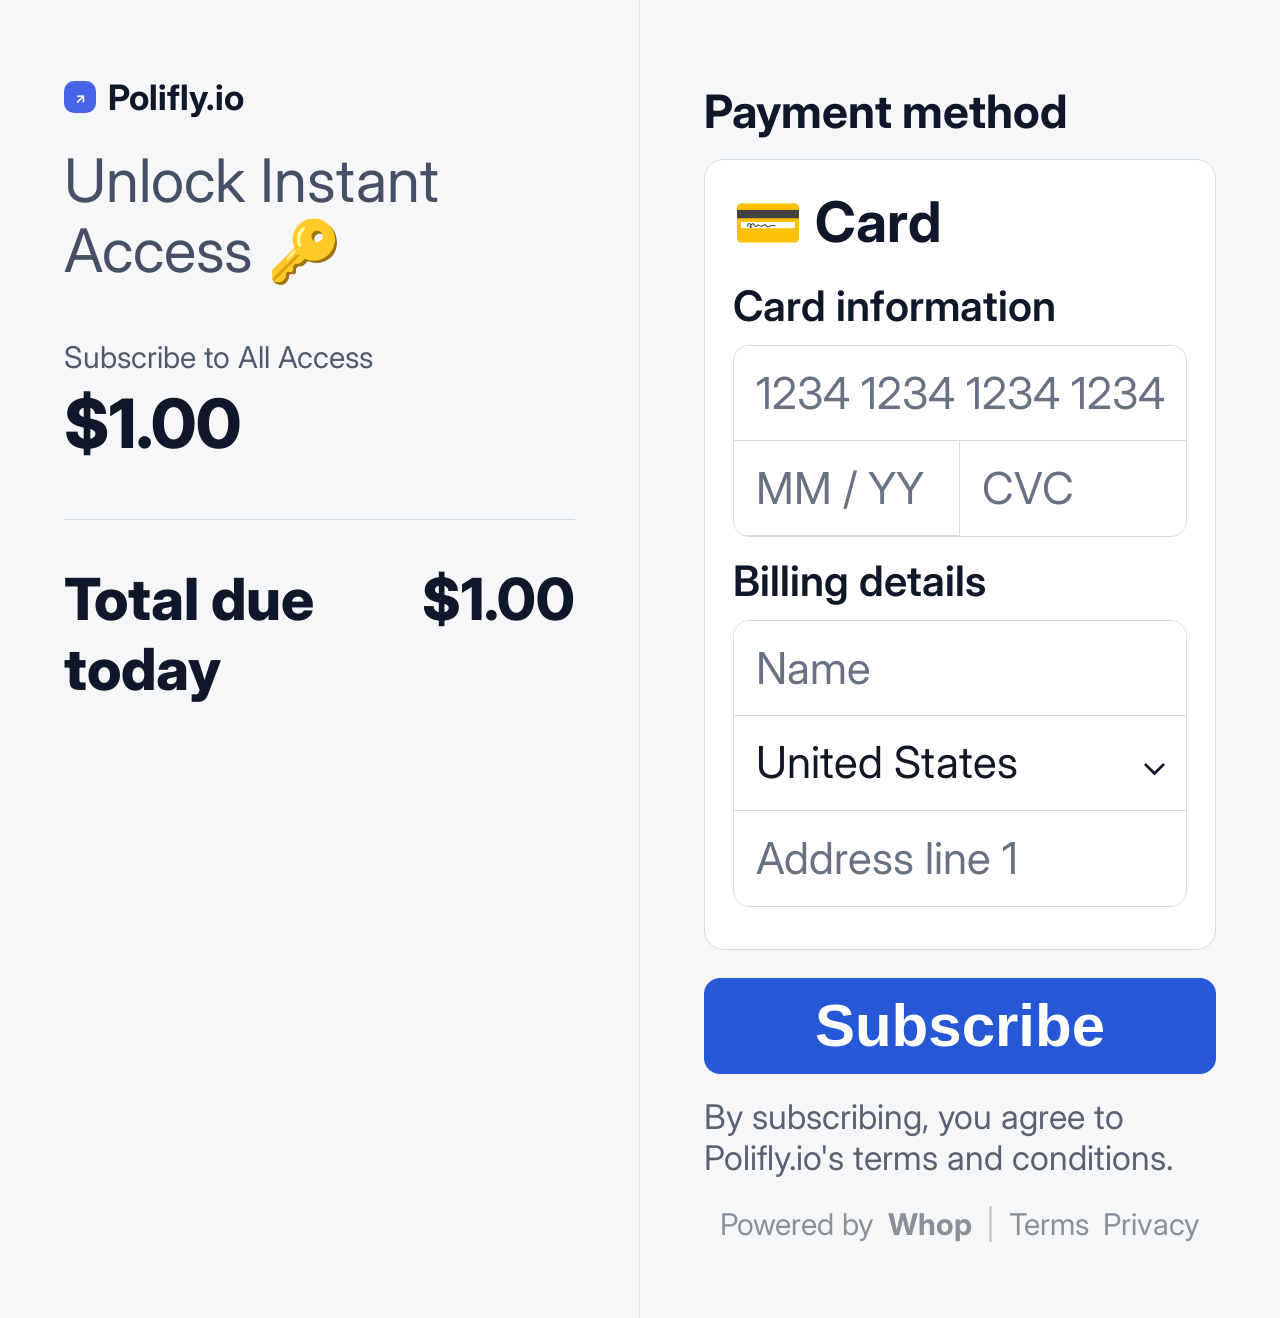
==== index.html @ 09185054 "Refine checkout clone to closely match provided screenshot" ====
<!doctype html>
<html lang="en">
  <head>
    <meta charset="UTF-8" />
    <meta name="viewport" content="width=device-width, initial-scale=1.0" />
    <title>Checkout Page</title>
    <link rel="preconnect" href="https://fonts.googleapis.com" />
    <link rel="preconnect" href="https://fonts.gstatic.com" crossorigin />
    <link
      href="https://fonts.googleapis.com/css2?family=Inter:wght@400;500;600;700;800&display=swap"
      rel="stylesheet"
    />
    <link rel="stylesheet" href="styles.css" />
  </head>
  <body>
    <main class="page">
      <section class="left">
        <div class="summary-wrap">
          <div class="brand-row">
            <div class="brand-icon">↗</div>
            <div class="brand-text">Polifly.io</div>
          </div>

          <h1 class="headline">Unlock Instant Access 🔑</h1>

          <div class="price-area">
            <p class="label">Subscribe to All Access</p>
            <p class="price">$1.00</p>
          </div>

          <hr class="divider" />

          <div class="total-row">
            <span>Total due today</span>
            <span>$1.00</span>
          </div>
        </div>
      </section>

      <section class="right">
        <div class="checkout-wrap">
          <h2 class="section-title">Payment method</h2>

          <div class="panel">
            <div class="card-type">💳 <strong>Card</strong></div>

            <label class="field-label">Card information</label>
            <div class="field-box">
              <input type="text" placeholder="1234 1234 1234 1234" />
              <div class="split-row">
                <input type="text" placeholder="MM / YY" />
                <input type="text" placeholder="CVC" />
              </div>
            </div>

            <label class="field-label">Billing details</label>
            <div class="field-box">
              <input type="text" placeholder="Name" />
              <div class="select-wrap">
                <select>
                  <option>United States</option>
                  <option>Philippines</option>
                  <option>Canada</option>
                  <option>United Kingdom</option>
                </select>
                <span class="chevron">⌄</span>
              </div>
              <input type="text" placeholder="Address line 1" />
            </div>
          </div>

          <button class="subscribe">Subscribe</button>

          <p class="terms-text">
            By subscribing, you agree to Polifly.io's terms and conditions.
          </p>

          <div class="footer-row">
            <span>Powered by</span>
            <strong>Whop</strong>
            <span class="sep">|</span>
            <a href="#">Terms</a>
            <a href="#">Privacy</a>
          </div>
        </div>
      </section>
    </main>
  </body>
</html>
---- styles.css ----
* {
  box-sizing: border-box;
}

:root {
  --bg: #f6f7f9;
  --text: #0f172a;
  --muted: #5b6473;
  --line: #d5dbe4;
  --line-soft: #e6eaf0;
  --blue: #2557d6;
}

html,
body {
  margin: 0;
  padding: 0;
  font-family: 'Inter', -apple-system, BlinkMacSystemFont, 'Segoe UI', Roboto, Arial,
    sans-serif;
  background: var(--bg);
  color: var(--text);
}

.page {
  min-height: 100vh;
  display: grid;
  grid-template-columns: 1fr 1fr;
}

.left,
.right {
  padding: 76px 64px;
  display: flex;
  justify-content: center;
}

.left {
  border-right: 1px solid var(--line-soft);
}

.summary-wrap {
  width: 100%;
  max-width: 625px;
}

.brand-row {
  display: flex;
  align-items: center;
  gap: 12px;
}

.brand-icon {
  width: 32px;
  height: 32px;
  border-radius: 10px;
  background: #4763e6;
  color: #fff;
  display: grid;
  place-items: center;
  font-size: 14px;
  font-weight: 700;
}

.brand-text {
  font-size: 35px;
  font-weight: 700;
}

.headline {
  margin: 28px 0 54px;
  font-size: 60px;
  line-height: 1.16;
  font-weight: 400;
  color: #455066;
}

.price-area .label {
  margin: 0;
  font-size: 30px;
  color: #4f5a6d;
}

.price-area .price {
  margin: 14px 0 0;
  font-size: 68px;
  line-height: 1;
  font-weight: 800;
}

.divider {
  border: 0;
  border-top: 1px solid var(--line);
  margin: 62px 0 44px;
}

.total-row {
  display: flex;
  justify-content: space-between;
  align-items: baseline;
  font-size: 58px;
  font-weight: 800;
}

.checkout-wrap {
  width: 100%;
  max-width: 610px;
}

.section-title {
  margin: 10px 0 22px;
  font-size: 46px;
  line-height: 1.1;
  font-weight: 700;
}

.panel {
  border: 1px solid var(--line);
  border-radius: 20px;
  background: #fff;
  padding: 28px;
}

.card-type {
  font-size: 56px;
  display: flex;
  align-items: center;
  gap: 12px;
  margin-bottom: 24px;
}

.field-label {
  display: block;
  font-size: 42px;
  font-weight: 600;
  margin: 18px 0 14px;
}

.field-box {
  border: 1px solid var(--line);
  border-radius: 16px;
  overflow: hidden;
  margin-bottom: 14px;
}

input,
select {
  width: 100%;
  border: 0;
  border-bottom: 1px solid var(--line);
  background: #fff;
  font-size: 44px;
  color: #101828;
  height: 95px;
  padding: 0 22px;
  font-family: inherit;
}

input::placeholder {
  color: #677385;
}

.split-row {
  display: grid;
  grid-template-columns: 1fr 1fr;
}

.split-row input:first-child {
  border-right: 1px solid var(--line);
}

.field-box input:last-child {
  border-bottom: 0;
}

.select-wrap {
  position: relative;
}

.select-wrap select {
  appearance: none;
  border-bottom: 1px solid var(--line);
  padding-right: 56px;
}

.chevron {
  position: absolute;
  right: 18px;
  top: 50%;
  transform: translateY(-52%);
  font-size: 36px;
  color: #0f172a;
  pointer-events: none;
}

.subscribe {
  width: 100%;
  border: 0;
  background: var(--blue);
  color: #fff;
  height: 96px;
  border-radius: 16px;
  margin-top: 28px;
  font-size: 60px;
  font-weight: 700;
  cursor: pointer;
}

.terms-text {
  margin: 22px 0 0;
  color: #596274;
  font-size: 34px;
}

.footer-row {
  margin-top: 28px;
  display: flex;
  gap: 14px;
  align-items: center;
  justify-content: center;
  color: #8a909a;
  font-size: 30px;
}

.footer-row a {
  color: inherit;
  text-decoration: none;
}

.sep {
  opacity: 0.5;
}

@media (max-width: 1200px) {
  .page {
    grid-template-columns: 1fr;
  }

  .left {
    border-right: 0;
    border-bottom: 1px solid var(--line-soft);
  }
}
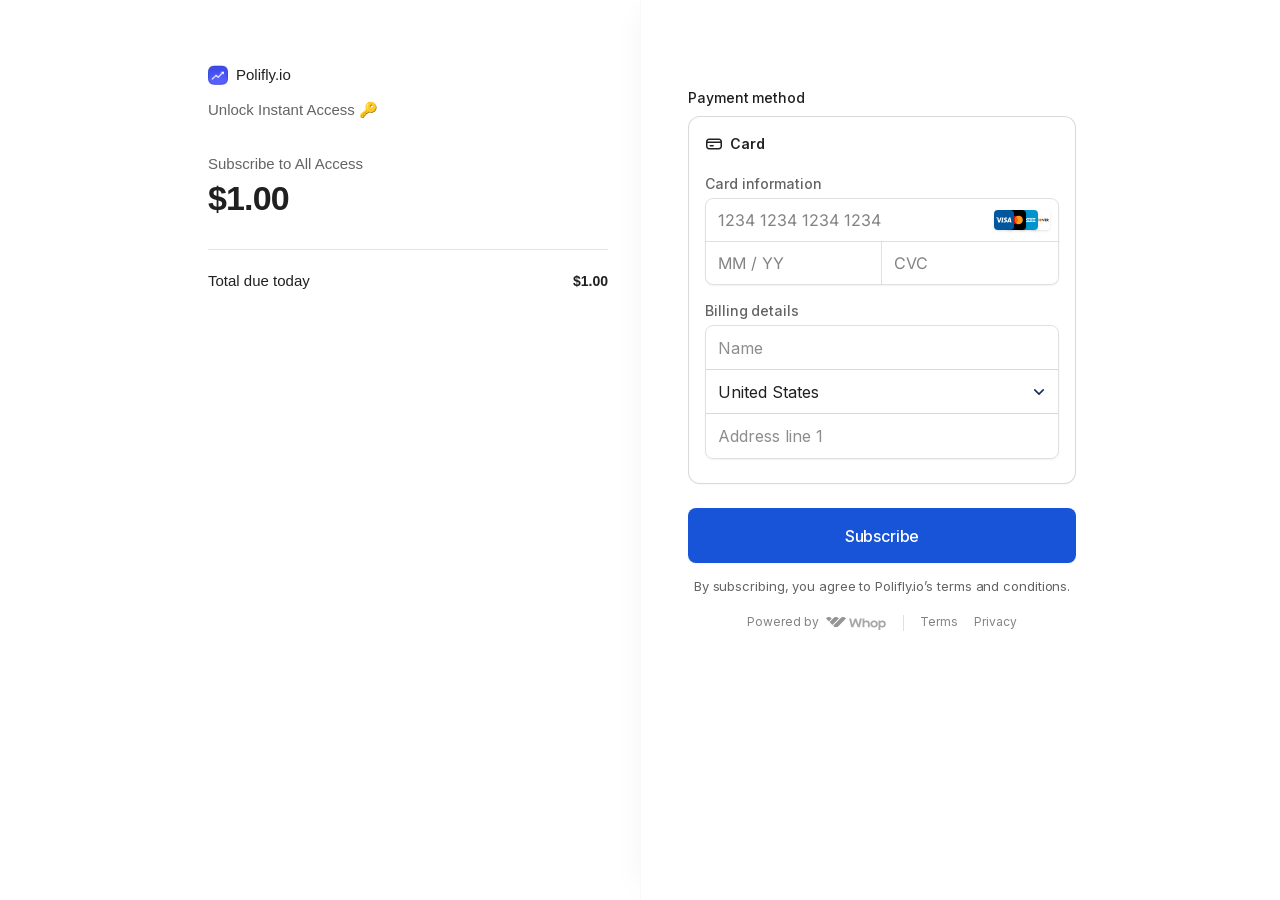
==== commit 1232032a: "Update index.html" ====
--- a/index.html
+++ b/index.html
@@ -1,89 +1,114 @@
-<!doctype html>
-<html lang="en">
-  <head>
-    <meta charset="UTF-8" />
-    <meta name="viewport" content="width=device-width, initial-scale=1.0" />
-    <title>Checkout Page</title>
-    <link rel="preconnect" href="https://fonts.googleapis.com" />
-    <link rel="preconnect" href="https://fonts.gstatic.com" crossorigin />
-    <link
-      href="https://fonts.googleapis.com/css2?family=Inter:wght@400;500;600;700;800&display=swap"
-      rel="stylesheet"
-    />
-    <link rel="stylesheet" href="styles.css" />
-  </head>
-  <body>
-    <main class="page">
-      <section class="left">
-        <div class="summary-wrap">
-          <div class="brand-row">
-            <div class="brand-icon">↗</div>
-            <div class="brand-text">Polifly.io</div>
-          </div>
-
-          <h1 class="headline">Unlock Instant Access 🔑</h1>
-
-          <div class="price-area">
-            <p class="label">Subscribe to All Access</p>
-            <p class="price">$1.00</p>
-          </div>
-
-          <hr class="divider" />
-
-          <div class="total-row">
-            <span>Total due today</span>
-            <span>$1.00</span>
-          </div>
-        </div>
-      </section>
-
-      <section class="right">
-        <div class="checkout-wrap">
-          <h2 class="section-title">Payment method</h2>
-
-          <div class="panel">
-            <div class="card-type">💳 <strong>Card</strong></div>
-
-            <label class="field-label">Card information</label>
-            <div class="field-box">
-              <input type="text" placeholder="1234 1234 1234 1234" />
-              <div class="split-row">
-                <input type="text" placeholder="MM / YY" />
-                <input type="text" placeholder="CVC" />
-              </div>
-            </div>
-
-            <label class="field-label">Billing details</label>
-            <div class="field-box">
-              <input type="text" placeholder="Name" />
-              <div class="select-wrap">
-                <select>
-                  <option>United States</option>
-                  <option>Philippines</option>
-                  <option>Canada</option>
-                  <option>United Kingdom</option>
-                </select>
-                <span class="chevron">⌄</span>
-              </div>
-              <input type="text" placeholder="Address line 1" />
-            </div>
-          </div>
-
-          <button class="subscribe">Subscribe</button>
-
-          <p class="terms-text">
-            By subscribing, you agree to Polifly.io's terms and conditions.
-          </p>
-
-          <div class="footer-row">
-            <span>Powered by</span>
-            <strong>Whop</strong>
-            <span class="sep">|</span>
-            <a href="#">Terms</a>
-            <a href="#">Privacy</a>
-          </div>
-        </div>
-      </section>
-    </main>
-  </body>
-</html>
+<!DOCTYPE html> <html lang=en><!--
+ Page saved with SingleFile 
+ url: https://polifly.io/checkout 
+ saved date: Thu Jun 25 2026 01:32:44 GMT+0800 (Singapore Standard Time)
+--><meta charset=utf-8><style>body{transition:opacity ease-in 0.2s}</style>
+<meta name=viewport content="width=device-width, initial-scale=1.0, viewport-fit=cover">
+<meta name=touch-action content=manipulation>
+<title>Checkout · Polifly</title>
+<meta name=title content="Polifly – AI Analyzer for Prediction Markets">
+<meta name=description content="AI analysis for Polymarket and Kalshi. Edge detection, whale tracking, copy trading, and daily picks. Start for $1.">
+<meta name=keywords content="Polifly, Polifly app, Polifly AI, Polifly.io, Polifly Polymarket, Polifly Kalshi, Polifly review, Polifly AI analyzer, Polifly bet analyzer, Polifly market analyzer, Polifly probability tool, Polifly edge detection, Polifly whale tracker, Polifly copy trading, Polifly handpicked picks, Polifly daily picks, Polifly AI coach, Polifly paper trading, Polifly blueprint, Polifly leaderboard, Polifly login, Polifly signup, Polifly free trial, Polifly $1, Polifly pricing, Polifly Polymarket bot, Polifly Kalshi bot, Polifly automation, Polifly trading tool, Polifly betting tool, Polifly probability calculator, Polifly vs PolyGun, Polifly vs Polyfactual, Polifly vs FactsAI, Polifly vs ChatGPT, Polymarket, Polymarket AI, Polymarket analyzer, Polymarket analysis, Polymarket bot, Polymarket signals, Polymarket strategy, Polymarket tips, Polymarket guide, how to win Polymarket, best Polymarket bets, Polymarket whale tracking, Polymarket copy trading, Polymarket portfolio tracker, Polymarket arbitrage, Polymarket alternative, Polymarket vs Kalshi, Polymarket review, Polymarket 2026, Polymarket election, Polymarket sports, Polymarket crypto, Polymarket paper trading, Kalshi, Kalshi AI, Kalshi analyzer, Kalshi bot, Kalshi signals, Kalshi strategy, Kalshi tips, best Kalshi markets, Kalshi vs Polymarket, Kalshi event contracts, Kalshi 2026, prediction markets, prediction market AI, prediction market tools, prediction market strategy, prediction market app, prediction market analysis, prediction market signals, prediction market arbitrage, prediction market copy trading, prediction market paper trading, prediction market whale tracking, AI prediction markets, AI Polymarket, AI Kalshi, AI bet analyzer, AI trading tool, AI market analysis, AI edge detection, event contracts, event contract trading, binary options, probability trading, election betting, sports prediction markets, crypto prediction markets, best prediction market app, best AI for Polymarket, best AI for Kalshi, PolyGun alternative, Polyfactual alternative, FactsAI alternative">
+<meta name=author content=Polifly>
+<meta name=robots content="index, follow, max-image-preview:large, max-snippet:-1, max-video-preview:-1">
+<meta name=language content=English>
+<meta name=geo.region content=US>
+<meta name=geo.placename content="United States">
+<meta name=coverage content=Worldwide>
+<meta name=target content=all>
+<meta name=audience content=all>
+<meta name=subject content="AI tool for Polymarket, Kalshi, and prediction markets">
+<meta name=topic content="Prediction Markets, Polymarket, Kalshi, AI, Event Contracts">
+<meta name=classification content="Finance, Prediction Markets, AI Tools">
+<meta name=msvalidate.01 content=polifly-bing-verify>
+<meta name=revisit-after content="3 days">
+<meta name=rating content=general>
+<meta name=distribution content=global>
+<link rel=alternate hreflang=en href=https://polifly.io/>
+<link rel=alternate hreflang=en-us href=https://polifly.io/>
+<link rel=alternate hreflang=x-default href=https://polifly.io/>
+<meta property=og:type content=website>
+<meta property=og:url content=https://polifly.io/>
+<meta property=og:image content=https://storage.googleapis.com/gpt-engineer-file-uploads/3JKkIEnGTHSoLG71LNy69gvQnrb2/social-images/social-1779367576695-26474a49-8e11-4486-b71f-202ebc66e32f.webp>
+<meta property=og:image:secure_url content=https://polifly.io/og-image.png>
+<meta property=og:image:type content=image/png>
+<meta property=og:image:width content=1512>
+<meta property=og:image:height content=756>
+<meta property=og:image:alt content="Polifly - AI-powered Polymarket and Kalshi analyzer. Start for $1.">
+<meta property=og:site_name content=Polifly>
+<meta property=og:locale content=en_US>
+<meta property=fb:app_id content=1203653795255293>
+<meta name=twitter:card content=summary_large_image>
+<meta name=twitter:site content=@poliflyapp>
+<meta name=twitter:creator content=@poliflyapp>
+<meta name=twitter:url content=https://polifly.io/>
+<meta name=twitter:image content=https://storage.googleapis.com/gpt-engineer-file-uploads/3JKkIEnGTHSoLG71LNy69gvQnrb2/social-images/social-1779367576695-26474a49-8e11-4486-b71f-202ebc66e32f.webp>
+<meta name=twitter:image:alt content="Polifly - AI-powered Polymarket and Kalshi analyzer. Start for $1.">
+<meta name=pinterest-rich-pin content=true>
+<meta name=format-detection content="telephone=no">
+<meta name=mobile-web-app-capable content=yes>
+<meta name=apple-mobile-web-app-capable content=yes>
+<meta name=apple-mobile-web-app-status-bar-style content=black-translucent>
+<meta name=color-scheme content=light>
+<meta name=theme-color content=#122368>
+<meta name=apple-mobile-web-app-title content=Polifly>
+<meta name=application-name content=Polifly>
+<script type=application/ld+json>{"@context":"https://schema.org","@type":"Organization","name":"Polifly","alternateName":["Polifly App","Polifly AI"],"legalName":"Polifly","url":"https://polifly.io","logo":"https://polifly.io/favicon.png","image":"https://polifly.io/og-image.png","description":"Polifly is the #1 AI-powered tool for analyzing Polymarket and Kalshi prediction markets. Get winning picks with smart probability analysis, whale tracking, copy trading, and edge detection.","foundingDate":"2024","slogan":"Beat prediction markets with AI","sameAs":["https://x.com/poliflyapp","https://www.tiktok.com/@poliflyapp","https://www.tiktok.com/@polifly","https://www.tiktok.com/@polifly.io","https://www.instagram.com/poliflyapp","https://www.instagram.com/polifly","https://www.instagram.com/polifly.io","https://www.youtube.com/@poliflyapp","https://www.reddit.com/r/polifly","https://discord.gg/polifly","https://t.me/poliflyapp"],"knowsAbout":["Polymarket","Polymarket AI","Polymarket strategy","Polymarket whale tracking","Polymarket copy trading","Polymarket arbitrage","Polymarket sentiment analysis","Polymarket bots","Polymarket API","Kalshi","Kalshi AI","Kalshi strategy","Kalshi event contracts","Kalshi vs Polymarket","prediction markets","prediction market AI","prediction market strategy","prediction market arbitrage","prediction market portfolio","prediction market psychology","event contracts","event contract trading","binary options","probability trading","probability calibration","AI market analysis","AI bet analyzer","AI for Polymarket","AI for Kalshi","ChatGPT Polymarket","GPT prediction markets","election betting","political prediction markets","sports prediction markets","crypto prediction markets","copy trading","whale tracking","smart wallets","paper trading","limit orders","Kelly criterion"]}</script>
+<script type=application/ld+json>{"@context":"https://schema.org","@type":"WebSite","name":"Polifly","alternateName":["Polifly App","Polifly AI"],"url":"https://polifly.io","publisher":{"@type":"Organization","name":"Polifly"},"potentialAction":{"@type":"SearchAction","target":"https://polifly.io/blog?q={search_term_string}","query-input":"required name=search_term_string"}}</script>
+<script type=application/ld+json>{"@context":"https://schema.org","@type":"Brand","name":"Polifly","alternateName":["Polifly App","Polifly AI"],"url":"https://polifly.io","logo":"https://polifly.io/favicon.png","description":"Polifly is the #1 AI tool for Polymarket and Kalshi prediction markets. Analyze bets, track whales, copy top traders."}</script>
+<script type=application/ld+json>{"@context":"https://schema.org","@type":"SoftwareApplication","name":"Polifly - Polymarket & Kalshi AI Analyzer","alternateName":["Polifly App","Polifly AI"],"url":"https://polifly.io","description":"AI-powered analysis tool for Polymarket and Kalshi prediction markets. Analyze any bet, get probability insights, find edge, track whales, and copy top traders in seconds.","applicationCategory":"FinanceApplication","applicationSubCategory":"Prediction Markets, Event Contracts, AI Analysis","operatingSystem":"Web, iOS, Android","browserRequirements":"Requires modern browser (Chrome, Safari, Firefox, Edge)","softwareVersion":"2026","offers":{"@type":"Offer","price":"1","priceCurrency":"USD","description":"Start for $1 - Full access to AI market analysis"},"aggregateRating":{"@type":"AggregateRating","ratingValue":"4.8","ratingCount":"1247","bestRating":"5","worstRating":"1"},"creator":{"@type":"Organization","name":"Polifly"},"featureList":["AI-powered Polymarket analysis","AI-powered Kalshi analysis","Real-time probability calculations","Edge detection algorithms","Data-driven bet recommendations","Polymarket whale tracking","Polymarket copy trading","Prediction market portfolio tracker","Paper trading sandbox","AI Coach for prediction markets","News sentiment analysis","Handpicked daily bets","Kelly criterion position sizing"]}</script>
+<script type=application/ld+json>{"@context":"https://schema.org","@type":"ItemList","itemListElement":[{"@type":"SiteNavigationElement","position":1,"name":"Features","description":"AI Analyzer, Copy Trading, Whale Tracker, Handpicked Picks, AI Coach, Paper Trading and more.","url":"https://polifly.io/features"},{"@type":"SiteNavigationElement","position":2,"name":"Pricing","description":"Compare Polifly plans. Start for just $1 with full access to all AI prediction market tools.","url":"https://polifly.io/pricing"},{"@type":"SiteNavigationElement","position":3,"name":"Blog","description":"Prediction market strategies, Polymarket guides, Kalshi tips, and AI analysis insights.","url":"https://polifly.io/blog"},{"@type":"SiteNavigationElement","position":4,"name":"About","description":"Learn about Polifly, the team, and the mission behind the #1 AI prediction market tool.","url":"https://polifly.io/about"},{"@type":"SiteNavigationElement","position":5,"name":"Dashboard","description":"Your AI-powered prediction market command center. Analyze, track, and trade smarter.","url":"https://polifly.io/dashboard"}]}</script>
+<script type=application/ld+json>{"@context":"https://schema.org","@type":"FAQPage","mainEntity":[{"@type":"Question","name":"What is Polifly?","acceptedAnswer":{"@type":"Answer","text":"Polifly is an AI-powered analysis tool for prediction markets like Polymarket and Kalshi. It analyzes any market in seconds, providing probability insights, edge detection, whale tracking, and copy trading."}},{"@type":"Question","name":"What features does Polifly have?","acceptedAnswer":{"@type":"Answer","text":"Polifly includes AI Market Analyzer, Copy Trading, Wallet Tracker, Handpicked Daily Picks, AI Coach, Paper Trading, and a strategy Blueprint. All designed to help you find edge on Polymarket and Kalshi."}},{"@type":"Question","name":"How do I get started with Polifly?","acceptedAnswer":{"@type":"Answer","text":"Sign up at polifly.io, paste any Polymarket or Kalshi market link, and get instant AI analysis. Full access starts at just $1 for the first month."}},{"@type":"Question","name":"Is Polifly the best AI tool for Polymarket?","acceptedAnswer":{"@type":"Answer","text":"Polifly is the leading AI tool for Polymarket, used by thousands of traders. It analyzes any Polymarket market in seconds with probability estimates, edge detection, news sentiment, and whale tracking — features no other Polymarket AI tool combines."}},{"@type":"Question","name":"Does Polifly work with Kalshi?","acceptedAnswer":{"@type":"Answer","text":"Yes. Polifly fully supports Kalshi event contracts in addition to Polymarket. Paste any Kalshi market link and get instant AI analysis with probability estimates and recommendations."}},{"@type":"Question","name":"How does Polifly compare to PolyGun, Polyfactual, and FactsAI?","acceptedAnswer":{"@type":"Answer","text":"Polifly combines AI bet analysis, whale tracking, copy trading, paper trading, and an AI Coach in one app. PolyGun, Polyfactual, and FactsAI focus on narrower features. Polifly is the most complete Polymarket AI suite."}},{"@type":"Question","name":"Can AI actually beat prediction markets?","acceptedAnswer":{"@type":"Answer","text":"AI gives you a real edge by analyzing markets faster than humans can — pulling news, base rates, and probability calibration in seconds. Polifly users report better decisions and improved results using AI-driven analysis."}},{"@type":"Question","name":"How does Polifly analyze Polymarket bets?","acceptedAnswer":{"@type":"Answer","text":"Polifly uses advanced AI to analyze market data, news sources, and historical patterns. Paste any Polymarket or Kalshi URL and get instant probability estimates, risk assessment, and recommended positions."}},{"@type":"Question","name":"Does Polifly support Polymarket whale tracking?","acceptedAnswer":{"@type":"Answer","text":"Yes. Polifly's Wallet Tracker monitors top Polymarket traders in real time so you can see what whales are betting on and copy their trades automatically."}},{"@type":"Question","name":"Can I copy top Polymarket traders with Polifly?","acceptedAnswer":{"@type":"Answer","text":"Yes. Polifly's copy trading feature lets you mirror top Polymarket traders automatically with proportional position sizing."}},{"@type":"Question","name":"How much does Polifly cost?","acceptedAnswer":{"@type":"Answer","text":"Polifly starts at just $1 for the first month, with full access to AI market analysis, daily picks, whale tracking, copy trading, and the AI Coach. No hidden fees."}},{"@type":"Question","name":"Is Polifly better than ChatGPT for Polymarket?","acceptedAnswer":{"@type":"Answer","text":"Polifly is purpose-built for Polymarket and Kalshi with live market data, news sentiment, and probability calibration baked in. ChatGPT lacks live market context. Polifly gives you a true edge ChatGPT cannot."}},{"@type":"Question","name":"Can Polifly help me win on prediction markets?","acceptedAnswer":{"@type":"Answer","text":"Polifly provides AI-driven analysis to help you find edge. While no tool guarantees wins, users report better decision-making and improved results using our probability analysis and recommendations."}}]}</script>
+<script type=application/ld+json>{"@context":"https://schema.org","@type":"BreadcrumbList","itemListElement":[{"@type":"ListItem","position":1,"name":"Home","item":"https://polifly.io/"},{"@type":"ListItem","position":2,"name":"Pricing","item":"https://polifly.io/pricing"},{"@type":"ListItem","position":3,"name":"Blog","item":"https://polifly.io/blog"},{"@type":"ListItem","position":4,"name":"Dashboard","item":"https://polifly.io/dashboard"}]}</script>
+<script type=application/ld+json>{"@context":"https://schema.org","@type":"HowTo","name":"How to analyze a Polymarket bet with Polifly","description":"Use Polifly's AI to analyze any prediction market in seconds.","totalTime":"PT30S","step":[{"@type":"HowToStep","position":1,"name":"Paste market URL","text":"Copy any Polymarket or Kalshi market link and paste it into Polifly."},{"@type":"HowToStep","position":2,"name":"Get AI analysis","text":"Polifly's AI analyzes the market in seconds, returning probability estimates and edge."},{"@type":"HowToStep","position":3,"name":"Place your bet","text":"Use the data-driven recommendation to place a smarter bet on your platform of choice."}]}</script>
+<script type=application/ld+json>{"@context":"https://schema.org","@type":"VideoObject","name":"Polifly AI Analyzer Demo - Analyze any Polymarket or Kalshi bet in seconds","description":"Watch the Polifly AI Analyzer break down a real Polymarket bet in seconds with probability, edge, and risk scoring.","thumbnailUrl":"https://polifly.io/og-image.png","uploadDate":"2026-01-01","contentUrl":"https://polifly.io/","embedUrl":"https://polifly.io/","publisher":{"@type":"Organization","name":"Polifly","logo":{"@type":"ImageObject","url":"https://polifly.io/favicon.png"}}}</script>
+<script type=application/ld+json>{"@context":"https://schema.org","@type":"ItemList","name":"Polifly Social Profiles","itemListElement":[{"@type":"ListItem","position":1,"url":"https://www.tiktok.com/@poliflyapp","name":"Polifly on TikTok"},{"@type":"ListItem","position":2,"url":"https://www.tiktok.com/@polifly","name":"Polifly TikTok"},{"@type":"ListItem","position":3,"url":"https://www.tiktok.com/@polifly.io","name":"Polifly.io TikTok"},{"@type":"ListItem","position":4,"url":"https://www.instagram.com/poliflyapp","name":"Polifly on Instagram"},{"@type":"ListItem","position":5,"url":"https://www.instagram.com/polifly","name":"Polifly Instagram"},{"@type":"ListItem","position":6,"url":"https://www.instagram.com/polifly.io","name":"Polifly.io Instagram"},{"@type":"ListItem","position":7,"url":"https://x.com/poliflyapp","name":"Polifly on X"},{"@type":"ListItem","position":8,"url":"https://www.youtube.com/@poliflyapp","name":"Polifly on YouTube"},{"@type":"ListItem","position":9,"url":"https://www.reddit.com/r/polifly","name":"Polifly on Reddit"},{"@type":"ListItem","position":10,"url":"https://discord.gg/polifly","name":"Polifly on Discord"},{"@type":"ListItem","position":11,"url":"https://t.me/poliflyapp","name":"Polifly on Telegram"}]}</script>
+<script type=application/ld+json>{"@context":"https://schema.org","@type":"FAQPage","mainEntity":[{"@type":"Question","name":"What is the Polifly AI Analyzer?","acceptedAnswer":{"@type":"Answer","text":"The Polifly AI Analyzer breaks down any Polymarket or Kalshi bet in seconds with smart probability, edge detection, news sentiment, and risk scoring."}},{"@type":"Question","name":"Where can I find Polifly on TikTok?","acceptedAnswer":{"@type":"Answer","text":"Polifly is on TikTok at @poliflyapp with daily Polymarket and Kalshi bet breakdowns and Polifly AI Analyzer demos."}},{"@type":"Question","name":"Where can I find Polifly on Instagram?","acceptedAnswer":{"@type":"Answer","text":"Polifly is on Instagram at @poliflyapp with daily reels covering AI Analyzer breakdowns, whale tracker alerts, and copy trading wins."}},{"@type":"Question","name":"What platforms does Polifly support?","acceptedAnswer":{"@type":"Answer","text":"Polifly supports Polymarket and Kalshi. Paste any market URL or upload a screenshot and the AI Analyzer breaks it down in seconds."}},{"@type":"Question","name":"Does Polifly have a YouTube channel?","acceptedAnswer":{"@type":"Answer","text":"Yes. Polifly is on YouTube at @poliflyapp with Polifly AI Analyzer walkthroughs, Polymarket strategy, and Kalshi tutorials."}},{"@type":"Question","name":"Is the Polifly AI Analyzer accurate?","acceptedAnswer":{"@type":"Answer","text":"The Polifly AI Analyzer pulls live news, base rates, and probability calibration for high-confidence reads on Polymarket and Kalshi."}},{"@type":"Question","name":"Can I use Polifly on mobile?","acceptedAnswer":{"@type":"Answer","text":"Yes. Polifly is fully mobile-first on iOS and Android browsers, built for fast bet analysis on the go."}}]}</script>
+<meta property=og:title content="Polifly – AI Analyzer for Prediction Markets">
+<meta name=twitter:title content="Polifly – AI Analyzer for Prediction Markets">
+<meta property=og:description content="AI analysis for Polymarket and Kalshi. Edge detection, whale tracking, copy trading, and daily picks. Start for $1.">
+<meta name=twitter:description content="AI analysis for Polymarket and Kalshi. Edge detection, whale tracking, copy trading, and daily picks. Start for $1.">
+<style>*,:before,:after{--tw-border-spacing-x:0;--tw-border-spacing-y:0;--tw-translate-x:0;--tw-translate-y:0;--tw-rotate:0;--tw-skew-x:0;--tw-skew-y:0;--tw-scale-x:1;--tw-scale-y:1;--tw-pan-x: ;--tw-pan-y: ;--tw-pinch-zoom: ;--tw-scroll-snap-strictness:proximity;--tw-gradient-from-position: ;--tw-gradient-via-position: ;--tw-gradient-to-position: ;--tw-ordinal: ;--tw-slashed-zero: ;--tw-numeric-figure: ;--tw-numeric-spacing: ;--tw-numeric-fraction: ;--tw-ring-inset: ;--tw-ring-offset-width:0px;--tw-ring-offset-color:#fff;--tw-ring-color:rgb(59 130 246/.5);--tw-ring-offset-shadow:0 0#0000;--tw-ring-shadow:0 0#0000;--tw-shadow:0 0#0000;--tw-shadow-colored:0 0#0000;--tw-blur: ;--tw-brightness: ;--tw-contrast: ;--tw-grayscale: ;--tw-hue-rotate: ;--tw-invert: ;--tw-saturate: ;--tw-sepia: ;--tw-drop-shadow: ;--tw-backdrop-blur: ;--tw-backdrop-brightness: ;--tw-backdrop-contrast: ;--tw-backdrop-grayscale: ;--tw-backdrop-hue-rotate: ;--tw-backdrop-invert: ;--tw-backdrop-opacity: ;--tw-backdrop-saturate: ;--tw-backdrop-sepia: ;--tw-contain-size: ;--tw-contain-layout: ;--tw-contain-paint: ;--tw-contain-style: }::backdrop{--tw-border-spacing-x:0;--tw-border-spacing-y:0;--tw-translate-x:0;--tw-translate-y:0;--tw-rotate:0;--tw-skew-x:0;--tw-skew-y:0;--tw-scale-x:1;--tw-scale-y:1;--tw-pan-x: ;--tw-pan-y: ;--tw-pinch-zoom: ;--tw-scroll-snap-strictness:proximity;--tw-gradient-from-position: ;--tw-gradient-via-position: ;--tw-gradient-to-position: ;--tw-ordinal: ;--tw-slashed-zero: ;--tw-numeric-figure: ;--tw-numeric-spacing: ;--tw-numeric-fraction: ;--tw-ring-inset: ;--tw-ring-offset-width:0px;--tw-ring-offset-color:#fff;--tw-ring-color:rgb(59 130 246/.5);--tw-ring-offset-shadow:0 0#0000;--tw-ring-shadow:0 0#0000;--tw-shadow:0 0#0000;--tw-shadow-colored:0 0#0000;--tw-blur: ;--tw-brightness: ;--tw-contrast: ;--tw-grayscale: ;--tw-hue-rotate: ;--tw-invert: ;--tw-saturate: ;--tw-sepia: ;--tw-drop-shadow: ;--tw-backdrop-blur: ;--tw-backdrop-brightness: ;--tw-backdrop-contrast: ;--tw-backdrop-grayscale: ;--tw-backdrop-hue-rotate: ;--tw-backdrop-invert: ;--tw-backdrop-opacity: ;--tw-backdrop-saturate: ;--tw-backdrop-sepia: ;--tw-contain-size: ;--tw-contain-layout: ;--tw-contain-paint: ;--tw-contain-style: }*,:before,:after{box-sizing:border-box;border-width:0;border-style:solid;border-color:#e5e7eb}:before,:after{--tw-content:""}html,:host{line-height:1.5;-webkit-text-size-adjust:100%;-moz-tab-size:4;-o-tab-size:4;tab-size:4;font-family:OpenSauceOne,-apple-system,BlinkMacSystemFont,Segoe UI,Roboto,sans-serif;font-feature-settings:normal;font-variation-settings:normal;-webkit-tap-highlight-color:transparent}body{margin:0;line-height:inherit}:-moz-focusring{outline:auto}:-moz-ui-invalid{box-shadow:none}::-webkit-inner-spin-button,::-webkit-outer-spin-button{height:auto}::-webkit-search-decoration{-webkit-appearance:none}::-webkit-file-upload-button{-webkit-appearance:button;font:inherit}p{margin:0}input::-moz-placeholder,textarea::-moz-placeholder{opacity:1;color:#9ca3af}input::placeholder,textarea::placeholder{opacity:1;color:#9ca3af}:disabled{cursor:default}img,iframe{display:block;vertical-align:middle}:root{--background:0 0% 100%;--foreground:220 20% 10%;--card:0 0% 100%;--card-foreground:220 20% 10%;--surface:220 14% 96%;--primary:221 83% 53%;--primary-foreground:0 0% 100%;--primary-light:221 83% 63%;--secondary:220 14% 96%;--secondary-foreground:221 83% 53%;--muted:220 14% 96%;--muted-foreground:220 9% 46%;--accent:220 14% 96%;--accent-foreground:221 83% 53%;--border:220 13% 91%;--input:220 13% 91%;--ring:221 83% 53%;--destructive:0 84% 60%;--destructive-foreground:0 0% 100%;--popover:0 0% 100%;--popover-foreground:220 20% 10%;--radius:.875rem;--badge-bg:103 85% 84%;--badge-text:107 83% 24%;--badge-border:87 82% 71%;--badge-error-bg:0 86% 90%;--badge-error-text:0 72% 44%;--badge-no-bg:0 72% 51%;--badge-no-text:0 0% 100%;--badge-no-border:0 72% 44%;--money-green:142 71% 45%;--money-green-light:142 76% 96%;--premium-bg:203 100% 92%;--premium-border:206 100% 65%;--premium-glow:221 100% 83%;--premium-inner-glow:221 83% 53%;--premium-pink-bg:330 80% 93%;--premium-pink-border:330 70% 60%;--premium-pink-glow:330 80% 80%;--urgency-bg:27 92% 95%;--urgency-border:20 100% 87%;--urgency-text:22 85% 42%;--shadow-card:0 8px 32px -8px hsl(221 83% 53%/.12)}*{border-color:hsl(var(--border));scrollbar-width:none;-webkit-tap-highlight-color:transparent}*::-webkit-scrollbar{display:none}html{-webkit-text-size-adjust:100%;-moz-text-size-adjust:100%;text-size-adjust:100%}body{background-color:hsl(var(--background));color:hsl(var(--foreground));font-family:OpenSauceOne,-apple-system,BlinkMacSystemFont,Segoe UI,Roboto,sans-serif;-webkit-font-smoothing:antialiased;-moz-osx-font-smoothing:grayscale;overflow-x:hidden;overscroll-behavior-x:none;-webkit-overflow-scrolling:touch;padding-left:env(safe-area-inset-left);padding-right:env(safe-area-inset-right)}*:focus-visible{outline:2px solid transparent;outline-offset:2px;--tw-ring-offset-shadow:var(--tw-ring-inset)0 0 0 var(--tw-ring-offset-width) var(--tw-ring-offset-color);--tw-ring-shadow:var(--tw-ring-inset)0 0 0 calc(2px + var(--tw-ring-offset-width)) var(--tw-ring-color);box-shadow:var(--tw-ring-offset-shadow),var(--tw-ring-shadow),var(--tw-shadow,0 0#0000);--tw-ring-color:hsl(var(--primary)/.5);--tw-ring-offset-width:2px;--tw-ring-offset-color:hsl(var(--background))}img{max-width:100%}.relative{position:relative}.mx-auto{margin-left:auto;margin-right:auto}.mb-5{margin-bottom:1.25rem}.mt-1{margin-top:.25rem}.mt-3{margin-top:.75rem}.mt-5{margin-top:1.25rem}.mt-8{margin-top:2rem}.flex{display:flex}.hidden{display:none}.h-5{height:1.25rem}.h-px{height:1px}.min-h-\[560px\]{min-height:560px}.min-h-screen{min-height:100vh}.w-5{width:1.25rem}.w-full{width:100%}.max-w-\[1200px\]{max-width:1200px}.max-w-\[400px\]{max-width:400px}.max-w-none{max-width:none}@keyframes blink{0%,to{opacity:1}50%{opacity:0}}@keyframes fade-in{0%{opacity:0;transform:translateY(10px)}to{opacity:1;transform:translateY(0)}}@keyframes fade-out{0%{opacity:1;transform:translateY(0)}to{opacity:0;transform:translateY(10px)}}@keyframes modal-card-out{0%{opacity:1;transform:translate(-50%,-50%) scale(1)}to{opacity:0;transform:translate(-50%,-50%) scale(.97)}}@keyframes modal-crossfade-in{0%{opacity:0;transform:translate(-50%,-50%) scale(.97)}to{opacity:1;transform:translate(-50%,-50%) scale(1)}}@keyframes ping{75%,to{transform:scale(2);opacity:0}}@keyframes pulse{50%{opacity:.5}}@keyframes scale-in{0%{transform:scale(.95);opacity:0}to{transform:scale(1);opacity:1}}@keyframes spin{to{transform:rotate(360deg)}}.flex-col{flex-direction:column}.items-center{align-items:center}.justify-start{justify-content:flex-start}.justify-between{justify-content:space-between}.gap-2{gap:.5rem}.bg-\[rgb\(229\,229\,229\)\]{--tw-bg-opacity:1;background-color:rgb(229 229 229/var(--tw-bg-opacity,1))}.bg-white{--tw-bg-opacity:1;background-color:rgb(255 255 255/var(--tw-bg-opacity,1))}.object-contain{-o-object-fit:contain;object-fit:contain}.px-0{padding-left:0;padding-right:0}.px-4{padding-left:1rem;padding-right:1rem}.pb-12{padding-bottom:3rem}.pb-4{padding-bottom:1rem}.pt-2{padding-top:.5rem}.pt-5{padding-top:1.25rem}.text-left{text-align:left}.text-center{text-align:center}.text-\[14px\]{font-size:14px}.text-\[15px\]{font-size:15px}.text-\[34px\]{font-size:34px}.font-medium{font-weight:500}.font-semibold{font-weight:600}.leading-\[1\.1\]{line-height:1.1}.tracking-tight{letter-spacing:-.025em}.text-\[rgb\(100\,100\,100\)\]{--tw-text-opacity:1;color:rgb(100 100 100/var(--tw-text-opacity,1))}.text-\[rgb\(32\,32\,32\)\]{--tw-text-opacity:1;color:rgb(32 32 32/var(--tw-text-opacity,1))}.text-black{--tw-text-opacity:1;color:rgb(0 0 0/var(--tw-text-opacity,1))}@keyframes enter{0%{opacity:var(--tw-enter-opacity,1);transform:translate3d(var(--tw-enter-translate-x,0),var(--tw-enter-translate-y,0),0) scale3d(var(--tw-enter-scale,1),var(--tw-enter-scale,1),var(--tw-enter-scale,1)) rotate(var(--tw-enter-rotate,0))}}@keyframes exit{to{opacity:var(--tw-exit-opacity,1);transform:translate3d(var(--tw-exit-translate-x,0),var(--tw-exit-translate-y,0),0) scale3d(var(--tw-exit-scale,1),var(--tw-exit-scale,1),var(--tw-exit-scale,1)) rotate(var(--tw-exit-rotate,0))}}@media (hover:none){button:active,a:active,[role=button]:active{opacity:.85;transition:opacity 80ms ease-out}}@keyframes contentAppear{0%{opacity:0;transform:translate3d(0,6px,0)}to{opacity:1;transform:translateZ(0)}}@media (max-width:640px){@keyframes viewSlideIn{0%{opacity:0;transform:translate3d(0,18px,0)}to{opacity:1;transform:translateZ(0)}}}.blue-shimmer:after{content:"";position:absolute;top:0;right:0;bottom:0;left:0;background:linear-gradient(120deg,transparent 0%,transparent 42%,rgba(255,255,255,.25) 50%,transparent 58%,transparent 100%);transform:translate(-120%);animation:shimmerSweep 8s infinite ease-in-out;pointer-events:none;mix-blend-mode:screen}@keyframes shimmerSweep{0%,40%{transform:translate(-120%)}70%,to{transform:translate(120%)}}.button-shimmer:before{content:"";position:absolute;top:0;right:0;bottom:0;left:0;background-image:linear-gradient(125deg,transparent 0%,transparent 42%,rgba(255,255,255,.5) 50%,transparent 58%,transparent 100%);background-size:250% 100%;background-position:150%0;animation:buttonShimmer 10s infinite linear;pointer-events:none;z-index:1}@keyframes buttonShimmer{0%,70%{background-position:150%0}to{background-position:-150%0}}@keyframes arrowNudge{0%,to{transform:translate(0)}15%{transform:translate(5px)}30%{transform:translate(0)}45%{transform:translate(5px)}60%{transform:translate(0)}}@keyframes dopaminePulse{0%,to{transform:scale(1);box-shadow:0 0#3b82f68c,0 0 0 1px hsl(var(--primary)),inset 0-1px 8px 2px #ebf4ff4d}50%{transform:scale(1.025);box-shadow:0 0 0 14px #3b82f600,0 0 28px 4px #3b82f68c,0 0 0 1px hsl(var(--primary)),inset 0-1px 8px 2px #ebf4ff73}}@keyframes marqueeScroll{0%{transform:translate(0)}to{transform:translate(-50%)}}@keyframes toast-slide-in{0%{opacity:0;transform:translate3d(0,8px,0) scale(.97)}to{opacity:1;transform:translateZ(0) scale(1)}}@keyframes toast-slide-out{0%{opacity:1;transform:translateZ(0) scale(1)}to{opacity:0;transform:translate3d(0,6px,0) scale(.97)}}@keyframes message-appear{0%{opacity:0;transform:translate3d(0,4px,0)}to{opacity:1;transform:translateZ(0)}}@keyframes thinking-dot{0%,to{transform:scale(.7);opacity:.5}50%{transform:scale(1);opacity:.85}}@keyframes cursor-blink{0%,50%{opacity:1}51%,to{opacity:0}}@keyframes textFadeIn{0%{opacity:0;transform:translate3d(0,4px,0)}to{opacity:1;transform:translateZ(0)}}@font-face{font-family:OpenSauceOne;src:url([data-uri])format("woff2");font-weight:400;font-style:normal}:root{--ease-flow:cubic-bezier(.22,1,.36,1);--ease-snap:cubic-bezier(.4,0,.2,1);--dur-fast:.18s;--dur-base:.24s;--dur-slow:.32s}@keyframes viewSlideIn{0%{opacity:0;transform:translate3d(0,8px,0)}to{opacity:1;transform:translateZ(0)}}@keyframes componentReveal{0%{opacity:0;transform:translate3d(0,6px,0)}to{opacity:1;transform:translateZ(0)}}@media (max-width:767px){#root{overflow-x:hidden;max-width:100vw}}@media (prefers-reduced-motion:reduce){html{scroll-behavior:auto}*,*:before,*:after{animation-duration:.01ms!important;animation-iteration-count:1!important;transition-duration:.01ms!important}}@keyframes cancelReveal{0%{opacity:0;transform:translate(24px)}to{opacity:1;transform:translate(0)}}@media (min-width:1024px){.checkout-main{box-shadow:-12px 0 32px -16px #0000000f}.checkout-main:before{content:"";position:absolute;top:0;left:0;width:1px;height:100%;background:#f8f8f8;pointer-events:none}}@keyframes rolling-in-up{0%{transform:translate3d(0,100%,0);opacity:0}to{transform:translateZ(0);opacity:1}}@keyframes rolling-in-down{0%{transform:translate3d(0,-100%,0);opacity:0}to{transform:translateZ(0);opacity:1}}@keyframes rolling-out-up{0%{transform:translateZ(0);opacity:1}to{transform:translate3d(0,-100%,0);opacity:0}}@keyframes rolling-out-down{0%{transform:translateZ(0);opacity:1}to{transform:translate3d(0,100%,0);opacity:0}}.checkout-skel-bar:after{content:"";position:absolute;top:0;right:0;bottom:0;left:0;transform:translate(-100%);background:linear-gradient(90deg,#fff0,#ffffff59,#fff0);animation:checkoutShimmer 1.6s infinite ease-in-out}@keyframes checkoutShimmer{to{transform:translate(100%)}}@keyframes checkoutSkelOut{0%{opacity:1}to{opacity:0}}@keyframes checkoutSummaryIn{0%{opacity:0}to{opacity:1}}@keyframes digit-roll{0%{opacity:0;transform:translateY(45%)}60%{opacity:1}to{opacity:1;transform:translateY(0)}}@keyframes checkoutReveal{0%{opacity:0}to{opacity:1}}.checkout-reveal{opacity:0;will-change:opacity;animation:checkoutReveal .7s cubic-bezier(.22,1,.36,1) both}@media (prefers-reduced-motion:reduce){.checkout-reveal{animation:none;opacity:1}}.file\:border-0::file-selector-button{border-width:0px}.file\:bg-transparent::file-selector-button{background-color:transparent}.file\:text-sm::file-selector-button{font-size:.875rem;line-height:1.25rem}.file\:font-medium::file-selector-button{font-weight:500}.file\:text-foreground::file-selector-button{color:hsl(var(--foreground))}.placeholder\:leading-relaxed::-moz-placeholder{line-height:1.625}.placeholder\:leading-relaxed::placeholder{line-height:1.625}.placeholder\:text-black\/30::-moz-placeholder{color:#0000004d}.placeholder\:text-black\/30::placeholder{color:#0000004d}.placeholder\:text-black\/40::-moz-placeholder{color:#0006}.placeholder\:text-black\/40::placeholder{color:#0006}.placeholder\:text-muted-foreground::-moz-placeholder{color:hsl(var(--muted-foreground))}.placeholder\:text-muted-foreground::placeholder{color:hsl(var(--muted-foreground))}.placeholder\:text-muted-foreground\/40::-moz-placeholder{color:hsl(var(--muted-foreground)/.4)}.placeholder\:text-muted-foreground\/40::placeholder{color:hsl(var(--muted-foreground)/.4)}.placeholder\:text-muted-foreground\/50::-moz-placeholder{color:hsl(var(--muted-foreground)/.5)}.placeholder\:text-muted-foreground\/50::placeholder{color:hsl(var(--muted-foreground)/.5)}.placeholder\:text-muted-foreground\/60::-moz-placeholder{color:hsl(var(--muted-foreground)/.6)}.placeholder\:text-muted-foreground\/60::placeholder{color:hsl(var(--muted-foreground)/.6)}.focus-within\:border-border:focus-within{border-color:hsl(var(--border))}.focus-within\:shadow-md:focus-within{--tw-shadow:0 4px 6px -1px rgb(0 0 0/.1),0 2px 4px -2px rgb(0 0 0/.1);--tw-shadow-colored:0 4px 6px -1px var(--tw-shadow-color),0 2px 4px -2px var(--tw-shadow-color);box-shadow:var(--tw-ring-offset-shadow,0 0#0000),var(--tw-ring-shadow,0 0#0000),var(--tw-shadow)}.hover\:border-\[hsl\(187\,100\%\,44\%\)\]:hover{--tw-border-opacity:1;border-color:hsl(187 100% 44%/var(--tw-border-opacity,1))}.hover\:border-\[hsl\(260\,80\%\,60\%\)\]:hover{--tw-border-opacity:1;border-color:hsl(260 80% 60%/var(--tw-border-opacity,1))}.hover\:border-\[hsl\(330\,80\%\,60\%\)\]:hover{--tw-border-opacity:1;border-color:hsl(330 80% 60%/var(--tw-border-opacity,1))}.hover\:border-\[hsl\(87\,82\%\,50\%\)\]:hover{--tw-border-opacity:1;border-color:hsl(87 82% 50%/var(--tw-border-opacity,1))}.hover\:border-black\/25:hover{border-color:#00000040}.hover\:border-black\/30:hover{border-color:#0000004d}.hover\:border-border\/80:hover{border-color:hsl(var(--border)/.8)}.hover\:border-destructive\/50:hover{border-color:hsl(var(--destructive)/.5)}.hover\:border-foreground\/20:hover{border-color:hsl(var(--foreground)/.2)}.hover\:border-money\/50:hover{border-color:hsl(var(--money-green)/.5)}.hover\:border-primary\/30:hover{border-color:hsl(var(--primary)/.3)}.hover\:border-primary\/40:hover{border-color:hsl(var(--primary)/.4)}.hover\:border-primary\/50:hover{border-color:hsl(var(--primary)/.5)}.hover\:bg-accent:hover{background-color:hsl(var(--accent))}.hover\:bg-accent\/30:hover{background-color:hsl(var(--accent)/.3)}.hover\:bg-accent\/50:hover{background-color:hsl(var(--accent)/.5)}.hover\:bg-black\/85:hover{background-color:#000000d9}.hover\:bg-black\/\[0\.06\]:hover{background-color:#0000000f}.hover\:bg-destructive\/10:hover{background-color:hsl(var(--destructive)/.1)}.hover\:bg-destructive\/20:hover{background-color:hsl(var(--destructive)/.2)}.hover\:bg-destructive\/5:hover{background-color:hsl(var(--destructive)/.05)}.hover\:bg-foreground\/90:hover{background-color:hsl(var(--foreground)/.9)}.hover\:bg-money\/10:hover{background-color:hsl(var(--money-green)/.1)}.hover\:bg-muted:hover{background-color:hsl(var(--muted))}.hover\:bg-muted\/20:hover{background-color:hsl(var(--muted)/.2)}.hover\:bg-muted\/30:hover{background-color:hsl(var(--muted)/.3)}.hover\:bg-muted\/40:hover{background-color:hsl(var(--muted)/.4)}.hover\:bg-muted\/50:hover{background-color:hsl(var(--muted)/.5)}.hover\:bg-muted\/60:hover{background-color:hsl(var(--muted)/.6)}.hover\:bg-muted\/70:hover{background-color:hsl(var(--muted)/.7)}.hover\:bg-muted\/80:hover{background-color:hsl(var(--muted)/.8)}.hover\:bg-primary\/10:hover{background-color:hsl(var(--primary)/.1)}.hover\:bg-primary\/5:hover{background-color:hsl(var(--primary)/.05)}.hover\:bg-primary\/90:hover{background-color:hsl(var(--primary)/.9)}.hover\:bg-surface:hover{background-color:hsl(var(--surface))}.hover\:bg-white\/10:hover{background-color:#ffffff1a}.hover\:text-\[rgb\(32\,32\,32\)\]:hover{--tw-text-opacity:1;color:rgb(32 32 32/var(--tw-text-opacity,1))}.hover\:text-\[rgb\(60\,60\,60\)\]:hover{--tw-text-opacity:1;color:rgb(60 60 60/var(--tw-text-opacity,1))}.hover\:text-black:hover{--tw-text-opacity:1;color:rgb(0 0 0/var(--tw-text-opacity,1))}.hover\:text-black\/60:hover{color:#0009}.hover\:text-black\/70:hover{color:#000000b3}.hover\:text-destructive:hover{color:hsl(var(--destructive))}.hover\:text-foreground:hover{color:hsl(var(--foreground))}.hover\:text-foreground\/80:hover{color:hsl(var(--foreground)/.8)}.hover\:text-money:hover{color:hsl(var(--money-green))}.hover\:text-muted-foreground:hover{color:hsl(var(--muted-foreground))}.hover\:text-muted-foreground\/60:hover{color:hsl(var(--muted-foreground)/.6)}.hover\:text-primary:hover{color:hsl(var(--primary))}.hover\:text-red-300:hover{--tw-text-opacity:1;color:rgb(252 165 165/var(--tw-text-opacity,1))}.hover\:text-red-600:hover{--tw-text-opacity:1;color:rgb(220 38 38/var(--tw-text-opacity,1))}.hover\:text-white:hover{--tw-text-opacity:1;color:rgb(255 255 255/var(--tw-text-opacity,1))}.hover\:underline:hover{text-decoration-line:underline}.hover\:opacity-100:hover{opacity:1}.hover\:opacity-80:hover{opacity:.8}.hover\:opacity-85:hover{opacity:.85}.hover\:opacity-90:hover{opacity:.9}.hover\:shadow-lg:hover{--tw-shadow:0 10px 15px -3px rgb(0 0 0/.1),0 4px 6px -4px rgb(0 0 0/.1);--tw-shadow-colored:0 10px 15px -3px var(--tw-shadow-color),0 4px 6px -4px var(--tw-shadow-color);box-shadow:var(--tw-ring-offset-shadow,0 0#0000),var(--tw-ring-shadow,0 0#0000),var(--tw-shadow)}.hover\:shadow-md:hover{--tw-shadow:0 4px 6px -1px rgb(0 0 0/.1),0 2px 4px -2px rgb(0 0 0/.1);--tw-shadow-colored:0 4px 6px -1px var(--tw-shadow-color),0 2px 4px -2px var(--tw-shadow-color);box-shadow:var(--tw-ring-offset-shadow,0 0#0000),var(--tw-ring-shadow,0 0#0000),var(--tw-shadow)}.hover\:shadow-\[var\(--shadow-card\)\]:hover{--tw-shadow-color:var(--shadow-card);--tw-shadow:var(--tw-shadow-colored)}.hover\:shadow-primary\/10:hover{--tw-shadow-color:hsl(var(--primary)/.1);--tw-shadow:var(--tw-shadow-colored)}.hover\:shadow-primary\/5:hover{--tw-shadow-color:hsl(var(--primary)/.05);--tw-shadow:var(--tw-shadow-colored)}.focus\:border-black\/25:focus{border-color:#00000040}.focus\:border-foreground\/40:focus{border-color:hsl(var(--foreground)/.4)}.focus\:border-primary\/30:focus{border-color:hsl(var(--primary)/.3)}.focus\:bg-accent:focus{background-color:hsl(var(--accent))}.focus\:bg-destructive\/10:focus{background-color:hsl(var(--destructive)/.1)}.focus\:bg-muted:focus{background-color:hsl(var(--muted))}.focus\:bg-muted\/50:focus{background-color:hsl(var(--muted)/.5)}.focus\:text-accent-foreground:focus{color:hsl(var(--accent-foreground))}.focus\:text-destructive:focus{color:hsl(var(--destructive))}.focus\:text-muted-foreground:focus{color:hsl(var(--muted-foreground))}.focus\:outline-none:focus{outline:2px solid transparent;outline-offset:2px}.focus\:ring-0:focus{--tw-ring-offset-shadow:var(--tw-ring-inset)0 0 0 var(--tw-ring-offset-width) var(--tw-ring-offset-color);--tw-ring-shadow:var(--tw-ring-inset)0 0 0 calc(0px + var(--tw-ring-offset-width)) var(--tw-ring-color);box-shadow:var(--tw-ring-offset-shadow),var(--tw-ring-shadow),var(--tw-shadow,0 0#0000)}.focus\:ring-1:focus{--tw-ring-offset-shadow:var(--tw-ring-inset)0 0 0 var(--tw-ring-offset-width) var(--tw-ring-offset-color);--tw-ring-shadow:var(--tw-ring-inset)0 0 0 calc(1px + var(--tw-ring-offset-width)) var(--tw-ring-color);box-shadow:var(--tw-ring-offset-shadow),var(--tw-ring-shadow),var(--tw-shadow,0 0#0000)}.focus\:ring-2:focus{--tw-ring-offset-shadow:var(--tw-ring-inset)0 0 0 var(--tw-ring-offset-width) var(--tw-ring-offset-color);--tw-ring-shadow:var(--tw-ring-inset)0 0 0 calc(2px + var(--tw-ring-offset-width)) var(--tw-ring-color);box-shadow:var(--tw-ring-offset-shadow),var(--tw-ring-shadow),var(--tw-shadow,0 0#0000)}.focus\:ring-primary\/30:focus{--tw-ring-color:hsl(var(--primary)/.3)}.focus\:ring-ring:focus{--tw-ring-color:hsl(var(--ring))}.focus\:ring-offset-2:focus{--tw-ring-offset-width:2px}.focus-visible\:outline-none:focus-visible{outline:2px solid transparent;outline-offset:2px}.focus-visible\:ring-0:focus-visible{--tw-ring-offset-shadow:var(--tw-ring-inset)0 0 0 var(--tw-ring-offset-width) var(--tw-ring-offset-color);--tw-ring-shadow:var(--tw-ring-inset)0 0 0 calc(0px + var(--tw-ring-offset-width)) var(--tw-ring-color);box-shadow:var(--tw-ring-offset-shadow),var(--tw-ring-shadow),var(--tw-shadow,0 0#0000)}.focus-visible\:ring-2:focus-visible{--tw-ring-offset-shadow:var(--tw-ring-inset)0 0 0 var(--tw-ring-offset-width) var(--tw-ring-offset-color);--tw-ring-shadow:var(--tw-ring-inset)0 0 0 calc(2px + var(--tw-ring-offset-width)) var(--tw-ring-color);box-shadow:var(--tw-ring-offset-shadow),var(--tw-ring-shadow),var(--tw-shadow,0 0#0000)}.focus-visible\:ring-ring:focus-visible{--tw-ring-color:hsl(var(--ring))}.focus-visible\:ring-offset-0:focus-visible{--tw-ring-offset-width:0px}.focus-visible\:ring-offset-2:focus-visible{--tw-ring-offset-width:2px}.active\:text-muted-foreground:active{color:hsl(var(--muted-foreground))}.disabled\:pointer-events-none:disabled{pointer-events:none}.disabled\:cursor-not-allowed:disabled{cursor:not-allowed}.disabled\:bg-foreground\/20:disabled{background-color:hsl(var(--foreground)/.2)}.disabled\:opacity-40:disabled{opacity:.4}.disabled\:opacity-50:disabled{opacity:.5}.disabled\:opacity-60:disabled{opacity:.6}.disabled\:hover\:bg-secondary:hover:disabled{background-color:hsl(var(--secondary))}.disabled\:hover\:brightness-100:hover:disabled{--tw-brightness:brightness(1);filter:var(--tw-blur) var(--tw-brightness) var(--tw-contrast) var(--tw-grayscale) var(--tw-hue-rotate) var(--tw-invert) var(--tw-saturate) var(--tw-sepia) var(--tw-drop-shadow)}.group:hover .group-hover\:inline{display:inline}.group:hover .group-hover\:-translate-x-0\.5{--tw-translate-x:-.125rem;transform:translate(var(--tw-translate-x),var(--tw-translate-y)) rotate(var(--tw-rotate)) skew(var(--tw-skew-x)) skewY(var(--tw-skew-y)) scaleX(var(--tw-scale-x)) scaleY(var(--tw-scale-y))}.group:hover .group-hover\:translate-x-1{--tw-translate-x:.25rem;transform:translate(var(--tw-translate-x),var(--tw-translate-y)) rotate(var(--tw-rotate)) skew(var(--tw-skew-x)) skewY(var(--tw-skew-y)) scaleX(var(--tw-scale-x)) scaleY(var(--tw-scale-y))}.group:hover .group-hover\:gap-2{gap:.5rem}.group:hover .group-hover\:text-foreground{color:hsl(var(--foreground))}.group:hover .group-hover\:text-primary{color:hsl(var(--primary))}.group:hover .group-hover\:underline{text-decoration-line:underline}.peer:disabled~.peer-disabled\:cursor-not-allowed{cursor:not-allowed}.peer:disabled~.peer-disabled\:opacity-70{opacity:.7}@keyframes dialog-mobile-out{0%{opacity:1;transform:translate(-50%,-50%) scale(1)}to{opacity:0;transform:translate(-50%,calc(-50% + 24px)) scale(.94)}}@keyframes dropdown-out{0%{opacity:1;transform:translateY(0) scale(1)}to{opacity:0;transform:translateY(4px) scale(.98)}}@keyframes overlay-out{0%{opacity:1}to{opacity:0}}@keyframes dialog-mobile-in{0%{opacity:0;transform:translate(-50%,calc(-50% + 20px)) scale(.95)}to{opacity:1;transform:translate(-50%,-50%) scale(1)}}@keyframes dropdown-in{0%{opacity:0;transform:translateY(4px) scale(.98)}to{opacity:1;transform:translateY(0) scale(1)}}@keyframes overlay-in{0%{opacity:0}to{opacity:1}}@media (max-width:640px){@keyframes viewSlideIn{0%{opacity:0;transform:translate3d(0,18px,0)}to{opacity:1;transform:translateZ(0)}}}@media (min-width:640px){.sm\:max-w-\[420px\]{max-width:420px}.sm\:px-10{padding-left:2.5rem;padding-right:2.5rem}.sm\:py-10{padding-top:2.5rem;padding-bottom:2.5rem}.sm\:pb-6{padding-bottom:1.5rem}.sm\:pt-10{padding-top:2.5rem}@keyframes dialog-out{0%{opacity:1;transform:translate(-50%,-50%) scale(1)}to{opacity:0;transform:translate(-50%,calc(-50% + 20px)) scale(.95)}}@keyframes dialog-in{0%{opacity:0;transform:translate(-50%,calc(-50% + 16px)) scale(.96)}to{opacity:1;transform:translate(-50%,-50%) scale(1)}}@media (max-width:640px){@keyframes viewSlideIn{0%{opacity:0;transform:translate3d(0,18px,0)}to{opacity:1;transform:translateZ(0)}}}}@media (min-width:1024px){.lg\:ml-0{margin-left:0}.lg\:ml-auto{margin-left:auto}.lg\:mr-0{margin-right:0}.lg\:mr-auto{margin-right:auto}.lg\:mt-8{margin-top:2rem}.lg\:block{display:block}.lg\:flex{display:flex}.lg\:w-1\/2{width:50%}.lg\:flex-row{flex-direction:row}.lg\:px-12{padding-left:3rem;padding-right:3rem}.lg\:py-16{padding-top:4rem;padding-bottom:4rem}.lg\:pl-8{padding-left:2rem}.lg\:pr-8{padding-right:2rem}.lg\:text-left{text-align:left}}.\[\&\:\:-moz-range-thumb\]\:h-4::-moz-range-thumb{height:1rem}.\[\&\:\:-moz-range-thumb\]\:w-6::-moz-range-thumb{width:1.5rem}.\[\&\:\:-moz-range-thumb\]\:cursor-pointer::-moz-range-thumb{cursor:pointer}.\[\&\:\:-moz-range-thumb\]\:rounded-full::-moz-range-thumb{border-radius:9999px}.\[\&\:\:-moz-range-thumb\]\:border::-moz-range-thumb{border-width:1px}.\[\&\:\:-moz-range-thumb\]\:border-gray-200::-moz-range-thumb{--tw-border-opacity:1;border-color:rgb(229 231 235/var(--tw-border-opacity,1))}.\[\&\:\:-moz-range-thumb\]\:bg-white::-moz-range-thumb{--tw-bg-opacity:1;background-color:rgb(255 255 255/var(--tw-bg-opacity,1))}.\[\&\:\:-moz-range-thumb\]\:shadow-\[0_1px_4px_rgba\(0\,0\,0\,0\.2\)\]::-moz-range-thumb{--tw-shadow:0 1px 4px rgba(0,0,0,.2);--tw-shadow-colored:0 1px 4px var(--tw-shadow-color);box-shadow:var(--tw-ring-offset-shadow,0 0#0000),var(--tw-ring-shadow,0 0#0000),var(--tw-shadow)}.\[\&\:\:-webkit-inner-spin-button\]\:appearance-none::-webkit-inner-spin-button{-webkit-appearance:none;-moz-appearance:none;appearance:none}.\[\&\:\:-webkit-outer-spin-button\]\:appearance-none::-webkit-outer-spin-button{-webkit-appearance:none;-moz-appearance:none;appearance:none}.\[\&\:\:-webkit-slider-thumb\]\:h-4::-webkit-slider-thumb{height:1rem}.\[\&\:\:-webkit-slider-thumb\]\:w-6::-webkit-slider-thumb{width:1.5rem}.\[\&\:\:-webkit-slider-thumb\]\:cursor-pointer::-webkit-slider-thumb{cursor:pointer}.\[\&\:\:-webkit-slider-thumb\]\:appearance-none::-webkit-slider-thumb{-webkit-appearance:none;-moz-appearance:none;appearance:none}.\[\&\:\:-webkit-slider-thumb\]\:rounded-full::-webkit-slider-thumb{border-radius:9999px}.\[\&\:\:-webkit-slider-thumb\]\:border::-webkit-slider-thumb{border-width:1px}.\[\&\:\:-webkit-slider-thumb\]\:border-gray-200::-webkit-slider-thumb{--tw-border-opacity:1;border-color:rgb(229 231 235/var(--tw-border-opacity,1))}.\[\&\:\:-webkit-slider-thumb\]\:bg-white::-webkit-slider-thumb{--tw-bg-opacity:1;background-color:rgb(255 255 255/var(--tw-bg-opacity,1))}.\[\&\:\:-webkit-slider-thumb\]\:shadow-\[0_1px_4px_rgba\(0\,0\,0\,0\.2\)\]::-webkit-slider-thumb{--tw-shadow:0 1px 4px rgba(0,0,0,.2);--tw-shadow-colored:0 1px 4px var(--tw-shadow-color);box-shadow:var(--tw-ring-offset-shadow,0 0#0000),var(--tw-ring-shadow,0 0#0000),var(--tw-shadow)}@media (hover:hover) and (pointer:fine){.\[\@media\(hover\:hover\)_and_\(pointer\:fine\)\]\:hover\:scale-\[1\.02\]:hover{--tw-scale-x:1.02;--tw-scale-y:1.02;transform:translate(var(--tw-translate-x),var(--tw-translate-y)) rotate(var(--tw-rotate)) skew(var(--tw-skew-x)) skewY(var(--tw-skew-y)) scaleX(var(--tw-scale-x)) scaleY(var(--tw-scale-y))}.\[\@media\(hover\:hover\)_and_\(pointer\:fine\)\]\:hover\:scale-\[1\.03\]:hover{--tw-scale-x:1.03;--tw-scale-y:1.03;transform:translate(var(--tw-translate-x),var(--tw-translate-y)) rotate(var(--tw-rotate)) skew(var(--tw-skew-x)) skewY(var(--tw-skew-y)) scaleX(var(--tw-scale-x)) scaleY(var(--tw-scale-y))}.\[\@media\(hover\:hover\)_and_\(pointer\:fine\)\]\:hover\:bg-destructive\/90:hover{background-color:hsl(var(--destructive)/.9)}.\[\@media\(hover\:hover\)_and_\(pointer\:fine\)\]\:hover\:bg-muted\/60:hover{background-color:hsl(var(--muted)/.6)}.\[\@media\(hover\:hover\)_and_\(pointer\:fine\)\]\:hover\:bg-primary\/90:hover{background-color:hsl(var(--primary)/.9)}.\[\@media\(hover\:hover\)_and_\(pointer\:fine\)\]\:hover\:bg-secondary\/80:hover{background-color:hsl(var(--secondary)/.8)}.\[\@media\(hover\:hover\)_and_\(pointer\:fine\)\]\:hover\:text-foreground:hover{color:hsl(var(--foreground))}.\[\@media\(hover\:hover\)_and_\(pointer\:fine\)\]\:hover\:underline:hover{text-decoration-line:underline}.\[\@media\(hover\:hover\)_and_\(pointer\:fine\)\]\:hover\:opacity-80:hover{opacity:.8}.\[\@media\(hover\:hover\)_and_\(pointer\:fine\)\]\:hover\:brightness-110:hover{--tw-brightness:brightness(1.1);filter:var(--tw-blur) var(--tw-brightness) var(--tw-contrast) var(--tw-grayscale) var(--tw-hue-rotate) var(--tw-invert) var(--tw-saturate) var(--tw-sepia) var(--tw-drop-shadow)}}</style>
+<style>:where([data-sonner-toast]:focus-visible){box-shadow:0 4px 12px #0000001a,0 0 0 2px #0003}:where([data-sonner-toast]) :where([data-button]):focus-visible{box-shadow:0 0 0 2px #0006}:where([data-sonner-toast]) :where([data-close-button]):focus-visible{box-shadow:0 4px 12px #0000001a,0 0 0 2px #0003}:where([data-sonner-toast]):hover :where([data-close-button]):hover{background:var(--gray2);border-color:var(--gray5)}:where([data-sonner-toast][data-swiping="true"]):before{content:"";position:absolute;left:-50%;right:-50%;height:100%;z-index:-1}:where([data-sonner-toast][data-y-position="top"][data-swiping="true"]):before{bottom:50%;transform:scaleY(3) translateY(50%)}:where([data-sonner-toast][data-y-position="bottom"][data-swiping="true"]):before{top:50%;transform:scaleY(3) translateY(-50%)}:where([data-sonner-toast][data-swiping="false"][data-removed="true"]):before{content:"";position:absolute;inset:0;transform:scaleY(2)}:where([data-sonner-toast]):after{content:"";position:absolute;left:0;height:calc(var(--gap) + 1px);bottom:100%;width:100%}:where([data-sonner-toast][data-removed="true"][data-front="false"]):before{height:calc(var(--initial-height) + 20%)}@keyframes swipe-out-left{0%{transform:var(--y) translate(var(--swipe-amount-x));opacity:1}to{transform:var(--y) translate(calc(var(--swipe-amount-x) - 100%));opacity:0}}@keyframes swipe-out-right{0%{transform:var(--y) translate(var(--swipe-amount-x));opacity:1}to{transform:var(--y) translate(calc(var(--swipe-amount-x) + 100%));opacity:0}}@keyframes swipe-out-up{0%{transform:var(--y) translateY(var(--swipe-amount-y));opacity:1}to{transform:var(--y) translateY(calc(var(--swipe-amount-y) - 100%));opacity:0}}@keyframes swipe-out-down{0%{transform:var(--y) translateY(var(--swipe-amount-y));opacity:1}to{transform:var(--y) translateY(calc(var(--swipe-amount-y) + 100%));opacity:0}}[data-sonner-toaster][data-theme=dark] [data-sonner-toast] [data-close-button]:hover{background:var(--normal-bg-hover);border-color:var(--normal-border-hover)}@keyframes sonner-fade-in{0%{opacity:0;transform:scale(.8)}to{opacity:1;transform:scale(1)}}@keyframes sonner-fade-out{0%{opacity:1;transform:scale(1)}to{opacity:0;transform:scale(.8)}}@keyframes sonner-spin{0%{opacity:1}to{opacity:.15}}</style><meta name=robots content=noindex data-rh=true><meta name=referrer content=no-referrer><link type=image/x-icon rel="shortcut icon" href="[data-uri]"><style>.sf-hidden{display:none!important}</style><link rel=canonical href=https://polifly.io/checkout><meta http-equiv=content-security-policy content="default-src 'none'; font-src 'self' data:; img-src 'self' data:; style-src 'unsafe-inline'; media-src 'self' data:; script-src 'unsafe-inline' data:; object-src 'self' data:; frame-src 'self' data:;"></head>
+ <body>
+ 
+ <div id=root><section aria-label="Notifications alt+T" tabindex=-1 aria-live=polite aria-relevant="additions text" aria-atomic=false></section><div class="min-h-screen w-full bg-white text-black"><div class="mx-auto flex min-h-screen w-full max-w-[1200px] flex-col lg:flex-row"><aside class="w-full px-4 pt-5 pb-4 sm:px-10 sm:pt-10 sm:pb-6 lg:w-1/2 lg:px-12 lg:py-16 lg:pr-8"><div class="mx-auto w-full max-w-[400px] text-center lg:ml-auto lg:mr-0 lg:text-left" style='font-family:-apple-system,BlinkMacSystemFont,"Segoe UI",Roboto,sans-serif'><div class="relative checkout-reveal"><div class="flex items-center justify-start gap-2 text-left"><img src=[data-uri] alt=Polifly class="h-5 w-5 object-contain"><span class="text-[15px] font-medium text-[rgb(32,32,32)]">Polifly.io</span></div><p class="mt-3 text-left text-[15px] text-[rgb(100,100,100)]">Unlock Instant Access <span aria-hidden=true>🔑</span><div class="mt-5 text-center lg:mt-8 lg:text-left"><p class="text-[15px] text-[rgb(100,100,100)]">Subscribe to All Access<p class="mt-1 text-[34px] font-semibold leading-[1.1] tracking-tight text-[rgb(32,32,32)]">$1.00</p></div><div class="mt-8 mb-5 hidden h-px w-full bg-[rgb(229,229,229)] lg:block"></div><div class="hidden items-center justify-between lg:flex"><span class="text-[15px] text-[rgb(32,32,32)] font-medium">Total due today</span><span class="text-[14px] font-semibold text-[rgb(32,32,32)]">$1.00</span></div></div></div></aside><main class="checkout-main relative w-full px-0 pt-2 pb-12 sm:px-10 sm:py-10 lg:w-1/2 lg:px-12 lg:py-16 lg:pl-8"><div class="mx-auto w-full max-w-none sm:max-w-[420px] min-h-[560px] lg:ml-0 lg:mr-auto"><iframe allow="document-domain; execution-while-not-rendered; execution-while-out-of-viewport; payment; paymentRequest; sync-script;" sandbox="allow-popups allow-top-navigation-by-user-activation allow-scripts allow-modals allow-popups allow-downloads allow-pointer-lock allow-presentation" title="Whop Embedded Checkout" style=border-width:medium;border-style:none;border-color:currentcolor;border-image:initial;height:589.188px;width:100%;overflow:hidden srcdoc="<!DOCTYPE html> <html class=&quot;inter_a0fdbfab-module__gl8ltq__variable acidgroteskfont_8713d007-module__aNI1Qa__variable frosted-ui min-h-full w-full overflow-x-hidden light&quot; lang=en translate=no style=color-scheme:light><meta charset=utf-8><meta name=viewport content=&quot;width=device-width, initial-scale=1, viewport-fit=cover&quot;><style>@layer properties{@supports (((-webkit-hyphens:none)) and (not (margin-trim:inline))) or ((-moz-orient:inline) and (not (color:rgb(from red r g b)))){*,:before,:after,::backdrop{--tw-translate-x:0;--tw-translate-y:0;--tw-translate-z:0;--tw-scale-x:1;--tw-scale-y:1;--tw-scale-z:1;--tw-rotate-x:initial;--tw-rotate-y:initial;--tw-rotate-z:initial;--tw-skew-x:initial;--tw-skew-y:initial;--tw-pan-x:initial;--tw-pan-y:initial;--tw-pinch-zoom:initial;--tw-scroll-snap-strictness:proximity;--tw-space-y-reverse:0;--tw-space-x-reverse:0;--tw-divide-y-reverse:0;--tw-border-style:solid;--tw-gradient-position:initial;--tw-gradient-from:#0000;--tw-gradient-via:#0000;--tw-gradient-to:#0000;--tw-gradient-stops:initial;--tw-gradient-via-stops:initial;--tw-gradient-from-position:0%;--tw-gradient-via-position:50%;--tw-gradient-to-position:100%;--tw-mask-linear:linear-gradient(#fff,#fff);--tw-mask-radial:linear-gradient(#fff,#fff);--tw-mask-conic:linear-gradient(#fff,#fff);--tw-mask-linear-position:0deg;--tw-mask-linear-from-position:0%;--tw-mask-linear-to-position:100%;--tw-mask-linear-from-color:black;--tw-mask-linear-to-color:transparent;--tw-leading:initial;--tw-font-weight:initial;--tw-tracking:initial;--tw-ordinal:initial;--tw-slashed-zero:initial;--tw-numeric-figure:initial;--tw-numeric-spacing:initial;--tw-numeric-fraction:initial;--tw-shadow:0 0#0000;--tw-shadow-color:initial;--tw-shadow-alpha:100%;--tw-inset-shadow:0 0#0000;--tw-inset-shadow-color:initial;--tw-inset-shadow-alpha:100%;--tw-ring-color:initial;--tw-ring-shadow:0 0#0000;--tw-inset-ring-color:initial;--tw-inset-ring-shadow:0 0#0000;--tw-ring-inset:initial;--tw-ring-offset-width:0px;--tw-ring-offset-color:#fff;--tw-ring-offset-shadow:0 0#0000;--tw-outline-style:solid;--tw-blur:initial;--tw-brightness:initial;--tw-contrast:initial;--tw-grayscale:initial;--tw-hue-rotate:initial;--tw-invert:initial;--tw-opacity:initial;--tw-saturate:initial;--tw-sepia:initial;--tw-drop-shadow:initial;--tw-drop-shadow-color:initial;--tw-drop-shadow-alpha:100%;--tw-drop-shadow-size:initial;--tw-backdrop-blur:initial;--tw-backdrop-brightness:initial;--tw-backdrop-contrast:initial;--tw-backdrop-grayscale:initial;--tw-backdrop-hue-rotate:initial;--tw-backdrop-invert:initial;--tw-backdrop-opacity:initial;--tw-backdrop-saturate:initial;--tw-backdrop-sepia:initial;--tw-duration:initial;--tw-ease:initial;--tw-contain-size:initial;--tw-contain-layout:initial;--tw-contain-paint:initial;--tw-contain-style:initial;--tw-content:&quot;&quot;;--tw-divide-x-reverse:0}}}@layer theme{:root,:host{--font-mono:var(--font-geist-mono);--spacing:.25rem;--container-xs:20rem;--container-sm:24rem;--container-md:28rem;--container-lg:32rem;--container-xl:36rem;--container-2xl:42rem;--container-3xl:48rem;--container-4xl:56rem;--container-5xl:64rem;--container-6xl:72rem;--container-7xl:80rem;--radius-xs:.125rem;--radius-sm:.25rem;--radius-md:.375rem;--radius-lg:.5rem;--radius-xl:.75rem;--radius-2xl:1rem;--radius-3xl:1.5rem;--radius-4xl:2rem;--drop-shadow-xs:0 1px 1px #0000000d;--drop-shadow-sm:0 1px 2px #00000026;--drop-shadow-md:0 3px 3px #0000001f;--drop-shadow-lg:0 4px 4px #00000026;--ease-out:cubic-bezier(0,0,.2,1);--ease-in-out:cubic-bezier(.4,0,.2,1);--animate-spin:spin 1s linear infinite;--animate-ping:ping 1s cubic-bezier(0,0,.2,1) infinite;--animate-pulse:pulse 2s cubic-bezier(.4,0,.6,1) infinite;--blur-xs:4px;--blur-sm:8px;--blur-md:12px;--blur-lg:16px;--blur-xl:24px;--blur-2xl:40px;--blur-3xl:64px;--aspect-video:16/9;--default-transition-duration:.15s;--default-transition-timing-function:cubic-bezier(.4,0,.2,1);--default-font-family:var(--default-font-family);--default-mono-font-family:var(--font-mono);--font-acid:var(--whop-font-acid-grotesk);--animate-grow-in:grow-in .15s ease-out;--animate-grow-in-from-95:grow-in-from-95 .2s cubic-bezier(.165,.84,.44,1);--animate-fade-in:fade-in .15s ease-out;--animate-slide-up-and-fade:slide-up-and-fade .4s cubic-bezier(.16,1,.3,1);--animate-fade-in-from-105:fade-in-from-105 .3s cubic-bezier(.34,1.56,.64,1);--animate-grow-height-to-40_5:grow-height-to-40_5 .2s ease-out;--animate-dot:dot-animation 2s ease-out infinite;--animate-dot-hidden-when-off:dot-animation-hidden-when-off 2s ease-out infinite;--animate-token-balance-increase-float:token-balance-increase-float 1.2s ease-out forwards;--animate-cashback-marquee-left:cashback-marquee-left 38s linear infinite;--animate-cashback-marquee-right:cashback-marquee-right 42s linear infinite;--animate-cpr-glow-pulse:cpr-glow-pulse 3.5s ease-in-out infinite;--animate-scale-y-from-0-to-100:scale-y-from-0-to-100 .3s ease-out}}@layer base{*,:after,:before,::backdrop{box-sizing:border-box;border:0 solid;margin:0;padding:0}::file-selector-button{box-sizing:border-box;border:0 solid;margin:0;padding:0}html,:host{-webkit-text-size-adjust:100%;tab-size:4;line-height:1.5;font-family:var(--default-font-family,ui-sans-serif,system-ui,sans-serif,&quot;Apple Color Emoji&quot;,&quot;Segoe UI Emoji&quot;,&quot;Segoe UI Symbol&quot;,&quot;Noto Color Emoji&quot;);font-feature-settings:normal;font-variation-settings:normal;-webkit-tap-highlight-color:transparent}a{color:inherit;-webkit-text-decoration:inherit;text-decoration:inherit}:-moz-focusring{outline:auto}button,input,select{font:inherit;font-feature-settings:inherit;font-variation-settings:inherit;letter-spacing:inherit;color:inherit;opacity:1;background-color:#0000;border-radius:0}::file-selector-button{font:inherit;font-feature-settings:inherit;font-variation-settings:inherit;letter-spacing:inherit;color:inherit;opacity:1;background-color:#0000;border-radius:0}::file-selector-button{margin-inline-end:4px}::placeholder{opacity:1}@supports (not ((-webkit-appearance:-apple-pay-button))) or (contain-intrinsic-size:1px){::placeholder{color:currentColor}@supports (color:color-mix(in lab,red,red)){::placeholder{color:color-mix(in oklab,currentcolor 50%,transparent)}}}::-webkit-search-decoration{-webkit-appearance:none}::-webkit-date-and-time-value{min-height:1lh;text-align:inherit}::-webkit-datetime-edit{display:inline-flex}::-webkit-datetime-edit-fields-wrapper{padding:0}::-webkit-datetime-edit{padding-block:0}::-webkit-datetime-edit-year-field{padding-block:0}::-webkit-datetime-edit-month-field{padding-block:0}::-webkit-datetime-edit-day-field{padding-block:0}::-webkit-datetime-edit-hour-field{padding-block:0}::-webkit-datetime-edit-minute-field{padding-block:0}::-webkit-datetime-edit-second-field{padding-block:0}::-webkit-datetime-edit-millisecond-field{padding-block:0}::-webkit-datetime-edit-meridiem-field{padding-block:0}::-webkit-calendar-picker-indicator{line-height:1}:-moz-ui-invalid{box-shadow:none}button{appearance:button}::file-selector-button{appearance:button}::-webkit-inner-spin-button{height:auto}::-webkit-outer-spin-button{height:auto}[hidden]:where(:not([hidden=until-found])){display:none!important}*{outline-color:currentColor}html,body{-webkit-font-smoothing:antialiased;-moz-osx-font-smoothing:grayscale}}@layer frosted_ui{@keyframes fui-fade-in{0%{opacity:0}to{opacity:1}}@keyframes fui-fade-out{0%{opacity:1}to{opacity:0}}@keyframes fui-slide-from-top{0%{transform:translateY(4px) scale(.97)}to{transform:translateY(0) scale(1)}}@keyframes fui-slide-to-top{0%{transform:translateY(0) scale(1)}to{transform:translateY(4px) scale(.97)}}@keyframes fui-slide-from-bottom{0%{transform:translateY(-4px) scale(.97)}to{transform:translateY(0) scale(1)}}@keyframes fui-slide-to-bottom{0%{transform:translateY(0) scale(1)}to{transform:translateY(-4px) scale(.97)}}@keyframes fui-slide-from-left{0%{transform:translate(4px) scale(.97)}to{transform:translate(0) scale(1)}}@keyframes fui-slide-to-left{0%{transform:translate(0) scale(1)}to{transform:translate(4px) scale(.97)}}@keyframes fui-slide-from-right{0%{transform:translate(-4px) scale(.97)}to{transform:translate(0) scale(1)}}@keyframes fui-slide-to-right{0%{transform:translate(0) scale(1)}to{transform:translate(-4px) scale(.97)}}.frosted-ui:where([data-is-root-theme=true]){z-index:0;position:relative}.fui-reset:where(a){outline:none;text-decoration:none}.fui-reset:where(button){appearance:none;cursor:var(--cursor-button);font-family:inherit;text-align:initial;-webkit-tap-highlight-color:transparent;border:none;outline:none;margin:0;padding:0}*,:before,:after{box-sizing:border-box;border-style:solid;border-width:0}img,svg,iframe{vertical-align:middle;display:block}img{max-width:100%;height:auto}::-webkit-scrollbar{width:var(--space-1);height:var(--space-1)}::-webkit-scrollbar-track{background-color:var(--gray-a3)}::-webkit-scrollbar-corner{background-color:var(--gray-a3)}::-webkit-scrollbar-thumb{border-radius:var(--space-1);background-color:var(--gray-a8)}@media (hover:hover){:hover::-webkit-scrollbar-thumb:hover{background-color:var(--gray-a9)}}:root,.light{--tomato-1:#fffcfc;--tomato-2:#fff8f7;--tomato-3:#feebe7;--tomato-4:#ffdcd3;--tomato-5:#ffcdc2;--tomato-6:#fdbdaf;--tomato-7:#f5a898;--tomato-8:#ec8e7b;--tomato-9:#e54d2e;--tomato-10:#dd4425;--tomato-11:#d13415;--tomato-12:#5c271f;--tomato-a1:#ff000003;--tomato-a2:#ff200008;--tomato-a3:#f52b0018;--tomato-a4:#ff35002c;--tomato-a5:#ff2e003d;--tomato-a6:#f92d0050;--tomato-a7:#e7280067;--tomato-a8:#db250084;--tomato-a9:#df2600d1;--tomato-a10:#d72400da;--tomato-a11:#cd2200ea;--tomato-a12:#460900e0;--red-1:#fffcfb;--red-2:#fff7f6;--red-3:#ffeae6;--red-4:#ffd9d1;--red-5:#ffc9bf;--red-6:#ffb7ac;--red-7:#ffa194;--red-8:#fb8475;--red-9:#fd1d1d;--red-10:#e00;--red-11:#e30000;--red-12:#691511;--red-a1:#ff400004;--red-a2:#ff1d0009;--red-a3:#ff290019;--red-a4:#ff2d002e;--red-a5:#ff280040;--red-a6:#ff220053;--red-a7:#ff1f016b;--red-a8:#f81c008a;--red-a9:#fd0000e2;--red-a10:#e00;--red-a11:#e30000;--red-a12:#5e0400ee;--ruby-1:#fffcfd;--ruby-2:#fff7f8;--ruby-3:#feeaed;--ruby-4:#ffdce1;--ruby-5:#ffced6;--ruby-6:#f8bfc8;--ruby-7:#efacb8;--ruby-8:#e592a3;--ruby-9:#e54666;--ruby-10:#dc3b5d;--ruby-11:#ca244d;--ruby-12:#64172b;--ruby-a1:#ff005503;--ruby-a2:#ff002008;--ruby-a3:#f3002515;--ruby-a4:#ff002523;--ruby-a5:#ff002a31;--ruby-a6:#e4002440;--ruby-a7:#ce002553;--ruby-a8:#c300286d;--ruby-a9:#db002cb9;--ruby-a10:#d2002cc4;--ruby-a11:#c10030db;--ruby-a12:#550016e8;--crimson-1:#fffcfd;--crimson-2:#fef7f9;--crimson-3:#ffe9f0;--crimson-4:#fedce7;--crimson-5:#facedd;--crimson-6:#f3bed1;--crimson-7:#eaacc3;--crimson-8:#e093b2;--crimson-9:#e93d82;--crimson-10:#df3478;--crimson-11:#cb1d63;--crimson-12:#621639;--crimson-a1:#ff005503;--crimson-a2:#e0004008;--crimson-a3:#ff005216;--crimson-a4:#f8005123;--crimson-a5:#e5004f31;--crimson-a6:#d0004b41;--crimson-a7:#bf004753;--crimson-a8:#b6004a6c;--crimson-a9:#e2005bc2;--crimson-a10:#d70056cb;--crimson-a11:#c4004fe2;--crimson-a12:#530026e9;--pink-1:#fffcfe;--pink-2:#fef7fb;--pink-3:#fee9f5;--pink-4:#fbdcef;--pink-5:#f6cee7;--pink-6:#efbfdd;--pink-7:#e7acd0;--pink-8:#dd93c2;--pink-9:#d6409f;--pink-10:#cf3897;--pink-11:#c2298a;--pink-12:#651249;--pink-a1:#ff00aa03;--pink-a2:#e0008008;--pink-a3:#f4008c16;--pink-a4:#e2008b23;--pink-a5:#d1008331;--pink-a6:#c0007840;--pink-a7:#b6006f53;--pink-a8:#af006f6c;--pink-a9:#c8007fbf;--pink-a10:#c2007ac7;--pink-a11:#b60074d6;--pink-a12:#59003bed;--plum-1:#fefcff;--plum-2:#fdf7fd;--plum-3:#fbebfb;--plum-4:#f7def8;--plum-5:#f2d1f3;--plum-6:#e9c2ec;--plum-7:#deade3;--plum-8:#cf91d8;--plum-9:#ab4aba;--plum-10:#a144af;--plum-11:#953ea3;--plum-12:#53195d;--plum-a1:#aa00ff03;--plum-a2:#c000c008;--plum-a3:#cc00cc14;--plum-a4:#c200c921;--plum-a5:#b700bd2e;--plum-a6:#a400b03d;--plum-a7:#9900a852;--plum-a8:#9000a56e;--plum-a9:#89009eb5;--plum-a10:#7f0092bb;--plum-a11:#730086c1;--plum-a12:#40004be6;--purple-1:#fefcfe;--purple-2:#fbf7fe;--purple-3:#f7edfe;--purple-4:#f2e2fc;--purple-5:#ead5f9;--purple-6:#e0c4f4;--purple-7:#d1afec;--purple-8:#be93e4;--purple-9:#8e4ec6;--purple-10:#8347b9;--purple-11:#8145b5;--purple-12:#402060;--purple-a1:#aa00aa03;--purple-a2:#8000e008;--purple-a3:#8e00f112;--purple-a4:#8d00e51d;--purple-a5:#8000db2a;--purple-a6:#7a01d03b;--purple-a7:#6d00c350;--purple-a8:#6600c06c;--purple-a9:#5c00adb1;--purple-a10:#53009eb8;--purple-a11:#52009aba;--purple-a12:#250049df;--violet-1:#fdfcfe;--violet-2:#faf8ff;--violet-3:#f4f0fe;--violet-4:#ebe4ff;--violet-5:#e1d9ff;--violet-6:#d4cafe;--violet-7:#c2b5f5;--violet-8:#aa99ec;--violet-9:#6e56cf;--violet-10:#654dc4;--violet-11:#6550b9;--violet-12:#2f265f;--violet-a1:#5500aa03;--violet-a2:#4900ff07;--violet-a3:#4400ee0f;--violet-a4:#4300ff1b;--violet-a5:#3600ff26;--violet-a6:#3100fb35;--violet-a7:#2d01dd4a;--violet-a8:#2b00d066;--violet-a9:#2400b7a9;--violet-a10:#2300abb2;--violet-a11:#1f0099af;--violet-a12:#0b0043d9;--iris-1:#fdfdff;--iris-2:#f8f8ff;--iris-3:#f0f1fe;--iris-4:#e6e7ff;--iris-5:#dadcff;--iris-6:#cbcdff;--iris-7:#b8baf8;--iris-8:#9b9ef0;--iris-9:#5b5bd6;--iris-10:#5151cd;--iris-11:#5753c6;--iris-12:#272962;--iris-a1:#0000ff02;--iris-a2:#0000ff07;--iris-a3:#0011ee0f;--iris-a4:#000bff19;--iris-a5:#000eff25;--iris-a6:#000aff34;--iris-a7:#0008e647;--iris-a8:#0008d964;--iris-a9:#0000c0a4;--iris-a10:#0000b6ae;--iris-a11:#0600abac;--iris-a12:#000246d8;--cyan-1:#fafdfe;--cyan-2:#f2fafb;--cyan-3:#def7f9;--cyan-4:#caf1f6;--cyan-5:#b5e9f0;--cyan-6:#9ddde7;--cyan-7:#7dcedc;--cyan-8:#3db9cf;--cyan-9:#00a2c7;--cyan-10:#0797b9;--cyan-11:#107d98;--cyan-12:#0d3c48;--cyan-a1:#0099cc05;--cyan-a2:#009db10d;--cyan-a3:#00c2d121;--cyan-a4:#00bcd435;--cyan-a5:#01b4cc4a;--cyan-a6:#00a7c162;--cyan-a7:#009fbb82;--cyan-a8:#00a3c0c2;--cyan-a9:#00a2c7;--cyan-a10:#0094b7f8;--cyan-a11:#007491ef;--cyan-a12:#00323ef2;--teal-1:#fafefd;--teal-2:#f3fbf9;--teal-3:#e0f8f3;--teal-4:#ccf3ea;--teal-5:#b8eae0;--teal-6:#a1ded2;--teal-7:#83cdc1;--teal-8:#53b9ab;--teal-9:#12a594;--teal-10:#0d9b8a;--teal-11:#008573;--teal-12:#0d3d38;--teal-a1:#00cc9905;--teal-a2:#00aa800c;--teal-a3:#00c69d1f;--teal-a4:#00c39633;--teal-a5:#00b49047;--teal-a6:#00a6855e;--teal-a7:#0099807c;--teal-a8:#009783ac;--teal-a9:#009e8ced;--teal-a10:#009684f2;--teal-a11:#008573;--teal-a12:#00332df2;--jade-1:#fbfefd;--jade-2:#f4fbf7;--jade-3:#e6f7ed;--jade-4:#d6f1e3;--jade-5:#c3e9d7;--jade-6:#acdec8;--jade-7:#8bceb6;--jade-8:#56ba9f;--jade-9:#29a383;--jade-10:#26997b;--jade-11:#208368;--jade-12:#1d3b31;--jade-a1:#00c08004;--jade-a2:#00a3460b;--jade-a3:#00ae4819;--jade-a4:#00a85129;--jade-a5:#00a2553c;--jade-a6:#009a5753;--jade-a7:#00945f74;--jade-a8:#00976ea9;--jade-a9:#00916bd6;--jade-a10:#008764d9;--jade-a11:#007152df;--jade-a12:#002217e2;--green-1:#fbfefc;--green-2:#f4fbf6;--green-3:#e6f6eb;--green-4:#d6f1df;--green-5:#c4e8d1;--green-6:#adddc0;--green-7:#8eceaa;--green-8:#5bb98b;--green-9:#30a46c;--green-10:#2b9a66;--green-11:#218358;--green-12:#193b2d;--green-a1:#00c04004;--green-a2:#00a32f0b;--green-a3:#00a43319;--green-a4:#00a83829;--green-a5:#019c393b;--green-a6:#00963c52;--green-a7:#00914071;--green-a8:#00924ba4;--green-a9:#008f4acf;--green-a10:#008647d4;--green-a11:#00713fde;--green-a12:#002616e6;--grass-1:#fbfefb;--grass-2:#f5fbf5;--grass-3:#e9f6e9;--grass-4:#daf1db;--grass-5:#c9e8ca;--grass-6:#b2ddb5;--grass-7:#94ce9a;--grass-8:#65ba74;--grass-9:#46a758;--grass-10:#3e9b4f;--grass-11:#2a7e3b;--grass-12:#203c25;--grass-a1:#00c00004;--grass-a2:#0099000a;--grass-a3:#00970016;--grass-a4:#009f0725;--grass-a5:#00930536;--grass-a6:#008f0a4d;--grass-a7:#018b0f6b;--grass-a8:#008d199a;--grass-a9:#008619b9;--grass-a10:#007b17c1;--grass-a11:#006514d5;--grass-a12:#002006df;--brown-1:#fefdfc;--brown-2:#fcf9f6;--brown-3:#f6eee7;--brown-4:#f0e4d9;--brown-5:#ebdaca;--brown-6:#e4cdb7;--brown-7:#dcbc9f;--brown-8:#cea37e;--brown-9:#ad7f58;--brown-10:#a07553;--brown-11:#815e46;--brown-12:#3e332e;--brown-a1:#aa550003;--brown-a2:#aa550009;--brown-a3:#a04b0018;--brown-a4:#9b4a0026;--brown-a5:#9f4d0035;--brown-a6:#a04e0048;--brown-a7:#a34e0060;--brown-a8:#9f4a0081;--brown-a9:#823c00a7;--brown-a10:#723300ac;--brown-a11:#522100b9;--brown-a12:#140600d1;--sky-1:#f9feff;--sky-2:#f1fafd;--sky-3:#e1f6fd;--sky-4:#d1f0fa;--sky-5:#bee7f5;--sky-6:#a9daed;--sky-7:#8dcae3;--sky-8:#60b3d7;--sky-9:#7ce2fe;--sky-10:#74daf8;--sky-11:#00749e;--sky-12:#1d3e56;--sky-a1:#00d5ff06;--sky-a2:#00a4db0e;--sky-a3:#00b3ee1e;--sky-a4:#00ace42e;--sky-a5:#00a1d841;--sky-a6:#0092ca56;--sky-a7:#0089c172;--sky-a8:#0085bf9f;--sky-a9:#00c7fe83;--sky-a10:#00bcf38b;--sky-a11:#00749e;--sky-a12:#002540e2;--mint-1:#f9fefd;--mint-2:#f2fbf9;--mint-3:#ddf9f2;--mint-4:#c8f4e9;--mint-5:#b3ecde;--mint-6:#9ce0d0;--mint-7:#7ecfbd;--mint-8:#4cbba5;--mint-9:#86ead4;--mint-10:#7de0cb;--mint-11:#027864;--mint-12:#16433c;--mint-a1:#00d5aa06;--mint-a2:#00b18a0d;--mint-a3:#00d29e22;--mint-a4:#00cc9937;--mint-a5:#00c0914c;--mint-a6:#00b08663;--mint-a7:#00a17d81;--mint-a8:#009e7fb3;--mint-a9:#00d3a579;--mint-a10:#00c39982;--mint-a11:#007763fd;--mint-a12:#00312ae9;--yellow-1:#fdfdf9;--yellow-2:#fefce9;--yellow-3:#fffab8;--yellow-4:#fff394;--yellow-5:#ffe770;--yellow-6:#f3d768;--yellow-7:#e4c767;--yellow-8:#d5ae39;--yellow-9:#ffe629;--yellow-10:#ffdc00;--yellow-11:#9e6c00;--yellow-12:#473b1f;--yellow-a1:#aaaa0006;--yellow-a2:#f4dd0016;--yellow-a3:#ffee0047;--yellow-a4:#ffe3016b;--yellow-a5:#ffd5008f;--yellow-a6:#ebbc0097;--yellow-a7:#d2a10098;--yellow-a8:#c99700c6;--yellow-a9:#ffe100d6;--yellow-a10:#ffdc00;--yellow-a11:#9e6c00;--yellow-a12:#2e2000e0;--amber-1:#fefdfb;--amber-2:#fefbe9;--amber-3:#fff7c2;--amber-4:#ffee9c;--amber-5:#fbe577;--amber-6:#f3d673;--amber-7:#e9c162;--amber-8:#e2a336;--amber-9:#ffc53d;--amber-10:#ffba18;--amber-11:#ab6400;--amber-12:#4f3422;--amber-a1:#c0800004;--amber-a2:#f4d10016;--amber-a3:#ffde003d;--amber-a4:#ffd40063;--amber-a5:#f8cf0088;--amber-a6:#eab5008c;--amber-a7:#dc9b009d;--amber-a8:#da8a00c9;--amber-a9:#ffb300c2;--amber-a10:#ffb300e7;--amber-a11:#ab6400;--amber-a12:#341500dd;--gold-1:#fdfdfc;--gold-2:#faf9f2;--gold-3:#f2f0e7;--gold-4:#eae6db;--gold-5:#e1dccf;--gold-6:#d8d0bf;--gold-7:#cbc0aa;--gold-8:#b9a88d;--gold-9:#978365;--gold-10:#8c7a5e;--gold-11:#71624b;--gold-12:#3b352b;--gold-a1:#55550003;--gold-a2:#9d8a000d;--gold-a3:#75600018;--gold-a4:#6b4e0024;--gold-a5:#60460030;--gold-a6:#64440040;--gold-a7:#63420055;--gold-a8:#633d0072;--gold-a9:#5332009a;--gold-a10:#492d00a1;--gold-a11:#362100b4;--gold-a12:#130c00d4;--bronze-1:#fdfcfc;--bronze-2:#fdf7f5;--bronze-3:#f6edea;--bronze-4:#efe4df;--bronze-5:#e7d9d3;--bronze-6:#dfcdc5;--bronze-7:#d3bcb3;--bronze-8:#c2a499;--bronze-9:#a18072;--bronze-10:#957468;--bronze-11:#7d5e54;--bronze-12:#43302b;--bronze-a1:#55000003;--bronze-a2:#cc33000a;--bronze-a3:#92250015;--bronze-a4:#80280020;--bronze-a5:#7423002c;--bronze-a6:#7324003a;--bronze-a7:#6c1f004c;--bronze-a8:#671c0066;--bronze-a9:#551a008d;--bronze-a10:#4c150097;--bronze-a11:#3d0f00ab;--bronze-a12:#1d0600d4;--gray-1:#fcfcfc;--gray-2:#f9f9f9;--gray-3:#f0f0f0;--gray-4:#e8e8e8;--gray-5:#e0e0e0;--gray-6:#d9d9d9;--gray-7:#cecece;--gray-8:#bbb;--gray-9:#8d8d8d;--gray-10:#838383;--gray-11:#646464;--gray-12:#202020;--gray-a1:#00000003;--gray-a2:#00000006;--gray-a3:#0000000f;--gray-a4:#00000017;--gray-a5:#0000001f;--gray-a6:#00000026;--gray-a7:#00000031;--gray-a8:#0004;--gray-a9:#00000072;--gray-a10:#0000007c;--gray-a11:#0000009b;--gray-a12:#000000df;--mauve-1:#fdfcfd;--mauve-2:#faf9fb;--mauve-3:#f2eff3;--mauve-4:#eae7ec;--mauve-5:#e3dfe6;--mauve-6:#dbd8e0;--mauve-7:#d0cdd7;--mauve-8:#bcbac7;--mauve-9:#8e8c99;--mauve-10:#84828e;--mauve-11:#65636d;--mauve-12:#211f26;--mauve-a1:#55005503;--mauve-a2:#2b005506;--mauve-a3:#30004010;--mauve-a4:#20003618;--mauve-a5:#20003820;--mauve-a6:#14003527;--mauve-a7:#10003332;--mauve-a8:#08003145;--mauve-a9:#05001d73;--mauve-a10:#0500197d;--mauve-a11:#0400119c;--mauve-a12:#020008e0;--slate-1:#fcfcfd;--slate-2:#f9f9fb;--slate-3:#f0f0f3;--slate-4:#e8e8ec;--slate-5:#e0e1e6;--slate-6:#d9d9e0;--slate-7:#cdced6;--slate-8:#b9bbc6;--slate-9:#8b8d98;--slate-10:#80838d;--slate-11:#60646c;--slate-12:#1c2024;--slate-a1:#00005503;--slate-a2:#00005506;--slate-a3:#0000330f;--slate-a4:#00002d17;--slate-a5:#0009321f;--slate-a6:#00002f26;--slate-a7:#00062e32;--slate-a8:#00083046;--slate-a9:#00051d74;--slate-a10:#00071b7f;--slate-a11:#0007149f;--slate-a12:#000509e3;--sage-1:#fbfdfc;--sage-2:#f7f9f8;--sage-3:#eef1f0;--sage-4:#e6e9e8;--sage-5:#dfe2e0;--sage-6:#d7dad9;--sage-7:#cbcfcd;--sage-8:#b8bcba;--sage-9:#868e8b;--sage-10:#7c8481;--sage-11:#5f6563;--sage-12:#1a211e;--sage-a1:#00804004;--sage-a2:#00402008;--sage-a3:#002d1e11;--sage-a4:#001f1519;--sage-a5:#00180820;--sage-a6:#00140d28;--sage-a7:#00140a34;--sage-a8:#000f0847;--sage-a9:#00110b79;--sage-a10:#00100a83;--sage-a11:#000a07a0;--sage-a12:#000805e5;--olive-1:#fcfdfc;--olive-2:#f8faf8;--olive-3:#eff1ef;--olive-4:#e7e9e7;--olive-5:#dfe2df;--olive-6:#d7dad7;--olive-7:#cccfcc;--olive-8:#b9bcb8;--olive-9:#898e87;--olive-10:#7f847d;--olive-11:#60655f;--olive-12:#1d211c;--olive-a1:#00550003;--olive-a2:#00490007;--olive-a3:#00200010;--olive-a4:#00160018;--olive-a5:#00180020;--olive-a6:#00140028;--olive-a7:#000f0033;--olive-a8:#040f0047;--olive-a9:#050f0078;--olive-a10:#040e0082;--olive-a11:#020a00a0;--olive-a12:#010600e3;--sand-1:#fdfdfc;--sand-2:#f9f9f8;--sand-3:#f1f0ef;--sand-4:#e9e8e6;--sand-5:#e2e1de;--sand-6:#dad9d6;--sand-7:#cfceca;--sand-8:#bcbbb5;--sand-9:#8d8d86;--sand-10:#82827c;--sand-11:#63635e;--sand-12:#21201c;--sand-a1:#55550003;--sand-a2:#25250007;--sand-a3:#20100010;--sand-a4:#1f150019;--sand-a5:#1f180021;--sand-a6:#19130029;--sand-a7:#19140035;--sand-a8:#1915014a;--sand-a9:#0f0f0079;--sand-a10:#0c0c0083;--sand-a11:#080800a1;--sand-a12:#060500e3;--blue-1:#fdfdfe;--blue-2:#f6faff;--blue-3:#ebf2ff;--blue-4:#ddeaff;--blue-5:#cce0ff;--blue-6:#b7d3ff;--blue-7:#a0c0fd;--blue-8:#7ea7f5;--blue-9:#1754d8;--blue-10:#0543c7;--blue-11:#265ccf;--blue-12:#162e5f;--blue-a1:#00008002;--blue-a2:#0072ff09;--blue-a3:#005aff14;--blue-a4:#0062ff22;--blue-a5:#0064ff33;--blue-a6:#0064ff48;--blue-a7:#0056fa5f;--blue-a8:#0052ec81;--blue-a9:#0043d4e8;--blue-a10:#003fc6fa;--blue-a11:#0040c7d9;--blue-a12:#001a50e9;--orange-1:#fffcfb;--orange-2:#fff7f4;--orange-3:#ffeae4;--orange-4:#ffd8cb;--orange-5:#ffc9b8;--orange-6:#ffb8a3;--orange-7:#ffa38d;--orange-8:#f7886e;--orange-9:#fa4616;--orange-10:#ec3400;--orange-11:#dd2400;--orange-12:#5f2518;--orange-a1:#ff400004;--orange-a2:#ff46000b;--orange-a3:#ff39001b;--orange-a4:#ff400034;--orange-a5:#ff3e0047;--orange-a6:#ff3b005c;--orange-a7:#ff320072;--orange-a8:#f12e0091;--orange-a9:#fa3500e9;--orange-a10:#ec3400;--orange-a11:#dd2400;--orange-a12:#4e0e00e7;--lemon-1:#fcfdf9;--lemon-2:#f9fcee;--lemon-3:#f0fbc5;--lemon-4:#e6f6a6;--lemon-5:#dbed8a;--lemon-6:#cdde7b;--lemon-7:#bdcd6d;--lemon-8:#a6b842;--lemon-9:#d7f100;--lemon-10:#cee610;--lemon-11:#6f7d00;--lemon-12:#3a401d;--lemon-a1:#80aa0006;--lemon-a2:#a5d20011;--lemon-a3:#beee003a;--lemon-a4:#b8e60059;--lemon-a5:#b1d80075;--lemon-a6:#9fc00084;--lemon-a7:#8ca80092;--lemon-a8:#879f00bd;--lemon-a9:#d7f100;--lemon-a10:#cbe400ef;--lemon-a11:#6f7d00;--lemon-a12:#212800e2;--indigo-1:#fdfdff;--indigo-2:#f7f8ff;--indigo-3:#f0f0ff;--indigo-4:#e5e5ff;--indigo-5:#dadaff;--indigo-6:#cbcbff;--indigo-7:#b8b5ff;--indigo-8:#9e95ff;--indigo-9:#6318f8;--indigo-10:#5800e6;--indigo-11:#642ef1;--indigo-12:#2f1978;--indigo-a1:#0000ff02;--indigo-a2:#0020ff08;--indigo-a3:#0000ff0f;--indigo-a4:#0000ff1a;--indigo-a5:#0000ff25;--indigo-a6:#0000ff34;--indigo-a7:#0b01ff4a;--indigo-a8:#1601ff6a;--indigo-a9:#5300f7e7;--indigo-a10:#5800e6;--indigo-a11:#4200eed1;--indigo-a12:#180069e6;--lime-1:#fafefa;--lime-2:#f4fcf3;--lime-3:#dffbdc;--lime-4:#caf8c6;--lime-5:#b4f1af;--lime-6:#9be696;--lime-7:#7bd676;--lime-8:#42c340;--lime-9:#06d718;--lime-10:#00cb00;--lime-11:#008600;--lime-12:#194318;--lime-a1:#00cc0005;--lime-a2:#16c0000c;--lime-a3:#16e20023;--lime-a4:#12e00039;--lime-a5:#10d30050;--lime-a6:#0dc30069;--lime-a7:#0ab30089;--lime-a8:#03af00bf;--lime-a9:#00d612f9;--lime-a10:#00cb00;--lime-a11:#008600;--lime-a12:#013000e7;--magenta-1:#fffcfd;--magenta-2:#fff6f9;--magenta-3:#ffe7ef;--magenta-4:#ffd9e6;--magenta-5:#ffcadb;--magenta-6:#fcbacf;--magenta-7:#f4a6bf;--magenta-8:#ec8cad;--magenta-9:#ff008d;--magenta-10:#ef0081;--magenta-11:#d40070;--magenta-12:#6b0037;--magenta-a1:#ff005503;--magenta-a2:#ff005509;--magenta-a3:#ff005518;--magenta-a4:#ff005826;--magenta-a5:#ff005235;--magenta-a6:#f4004e45;--magenta-a7:#e0004859;--magenta-a8:#d5004a73;--magenta-a9:#ff008d;--magenta-a10:#ef0081;--magenta-a11:#d40070;--magenta-a12:#6b0037;--gray-surface:#fffc;--mauve-surface:#fffc;--slate-surface:#fffc;--sage-surface:#fffc;--olive-surface:#fffc;--sand-surface:#fffc;--tomato-surface:#fff6f5cc;--red-surface:#fff5f4cc;--ruby-surface:#fff5f6cc;--crimson-surface:#fef5f8cc;--pink-surface:#fef5facc;--plum-surface:#fdf5fdcc;--purple-surface:#faf5fecc;--violet-surface:#f9f6ffcc;--iris-surface:#f6f6ffcc;--cyan-surface:#eff9facc;--teal-surface:#f0faf8cc;--jade-surface:#f1faf5cc;--green-surface:#f1faf4cc;--grass-surface:#f3faf3cc;--brown-surface:#fbf8f4cc;--bronze-surface:#fdf5f3cc;--gold-surface:#f9f8efcc;--sky-surface:#eef9fdcc;--mint-surface:#effaf8cc;--yellow-surface:#fefbe4cc;--amber-surface:#fefae4cc;--blue-surface:#f4f9ffcc;--orange-surface:#fff5f1cc;--indigo-surface:#f5f6ffcc;--magenta-surface:#fff4f8cc;--lemon-surface:#f8fbeacc;--lime-surface:#f1fbf0cc}@supports (color:color(display-p3 1 1 1)){@media (color-gamut:p3){:root,.light{--tomato-1:color(display-p3 .998 .989 .988);--tomato-2:color(display-p3 .994 .974 .969);--tomato-3:color(display-p3 .985 .924 .909);--tomato-4:color(display-p3 .996 .868 .835);--tomato-5:color(display-p3 .98 .812 .77);--tomato-6:color(display-p3 .953 .75 .698);--tomato-7:color(display-p3 .917 .673 .611);--tomato-8:color(display-p3 .875 .575 .502);--tomato-9:color(display-p3 .831 .345 .231);--tomato-10:color(display-p3 .802 .313 .2);--tomato-11:color(display-p3 .755 .259 .152);--tomato-12:color(display-p3 .335 .165 .132);--tomato-a1:color(display-p3 .675 .024 .024/.012);--tomato-a2:color(display-p3 .757 .145 .02/.032);--tomato-a3:color(display-p3 .831 .184 .012/.091);--tomato-a4:color(display-p3 .976 .192 .004/.165);--tomato-a5:color(display-p3 .918 .192 .004/.232);--tomato-a6:color(display-p3 .847 .173 .004/.302);--tomato-a7:color(display-p3 .788 .165 .004/.389);--tomato-a8:color(display-p3 .749 .153 .004/.499);--tomato-a9:color(display-p3 .78 .149 0/.769);--tomato-a10:color(display-p3 .757 .141 0/.8);--tomato-a11:color(display-p3 .755 .259 .152);--tomato-a12:color(display-p3 .335 .165 .132);--red-1:color(display-p3 1 .9891 .9867);--red-2:color(display-p3 .9992 .9716 .966);--red-3:color(display-p3 .9969 .92 .9046);--red-4:color(display-p3 1 .8572 .8251);--red-5:color(display-p3 1 .7981 .7574);--red-6:color(display-p3 .9905 .7317 .6841);--red-7:color(display-p3 .9595 .6505 .5962);--red-8:color(display-p3 .9245 .5413 .48);--red-9:color(display-p3 .911 .2331 .1855);--red-10:color(display-p3 .8563 .1522 .1222);--red-11:color(display-p3 .8131 .0938 .0807);--red-12:color(display-p3 .3762 .1117 .085);--red-a1:color(display-p3 .7569 .2667 .0235/.016);--red-a2:color(display-p3 .8941 .1294 .0235/.036);--red-a3:color(display-p3 .8353 .1765 .0118/.095);--red-a4:color(display-p3 .8706 .1804 .0039/.177);--red-a5:color(display-p3 .8745 .1647 .0039/.244);--red-a6:color(display-p3 .8627 .1412 .0039/.314);--red-a7:color(display-p3 .8745 .1294 .0039/.404);--red-a8:color(display-p3 .851 .1216 0/.522);--red-a9:color(display-p3 .8902 .0627 0/.816);--red-a10:color(display-p3 .8353 .0667 0/.875);--red-a11:color(display-p3 .7922 .0627 0/.883);--red-a12:color(display-p3 .3176 .0275 0/.914);--ruby-1:color(display-p3 .998 .989 .992);--ruby-2:color(display-p3 .995 .971 .974);--ruby-3:color(display-p3 .983 .92 .928);--ruby-4:color(display-p3 .987 .869 .885);--ruby-5:color(display-p3 .968 .817 .839);--ruby-6:color(display-p3 .937 .758 .786);--ruby-7:color(display-p3 .897 .685 .721);--ruby-8:color(display-p3 .851 .588 .639);--ruby-9:color(display-p3 .83 .323 .408);--ruby-10:color(display-p3 .795 .286 .375);--ruby-11:color(display-p3 .728 .211 .311);--ruby-12:color(display-p3 .36 .115 .171);--ruby-a1:color(display-p3 .675 .024 .349/.012);--ruby-a2:color(display-p3 .863 .024 .024/.028);--ruby-a3:color(display-p3 .804 .008 .11/.079);--ruby-a4:color(display-p3 .91 .008 .125/.13);--ruby-a5:color(display-p3 .831 .004 .133/.185);--ruby-a6:color(display-p3 .745 .004 .118/.244);--ruby-a7:color(display-p3 .678 .004 .114/.314);--ruby-a8:color(display-p3 .639 .004 .125/.412);--ruby-a9:color(display-p3 .753 0 .129/.679);--ruby-a10:color(display-p3 .714 0 .125/.714);--ruby-a11:color(display-p3 .728 .211 .311);--ruby-a12:color(display-p3 .36 .115 .171);--crimson-1:color(display-p3 .998 .989 .992);--crimson-2:color(display-p3 .991 .969 .976);--crimson-3:color(display-p3 .987 .917 .941);--crimson-4:color(display-p3 .975 .866 .904);--crimson-5:color(display-p3 .953 .813 .864);--crimson-6:color(display-p3 .921 .755 .817);--crimson-7:color(display-p3 .88 .683 .761);--crimson-8:color(display-p3 .834 .592 .694);--crimson-9:color(display-p3 .843 .298 .507);--crimson-10:color(display-p3 .807 .266 .468);--crimson-11:color(display-p3 .731 .195 .388);--crimson-12:color(display-p3 .352 .111 .221);--crimson-a1:color(display-p3 .675 .024 .349/.012);--crimson-a2:color(display-p3 .757 .02 .267/.032);--crimson-a3:color(display-p3 .859 .008 .294/.083);--crimson-a4:color(display-p3 .827 .008 .298/.134);--crimson-a5:color(display-p3 .753 .008 .275/.189);--crimson-a6:color(display-p3 .682 .004 .247/.244);--crimson-a7:color(display-p3 .62 .004 .251/.318);--crimson-a8:color(display-p3 .6 .004 .251/.408);--crimson-a9:color(display-p3 .776 0 .298/.702);--crimson-a10:color(display-p3 .737 0 .275/.734);--crimson-a11:color(display-p3 .731 .195 .388);--crimson-a12:color(display-p3 .352 .111 .221);--pink-1:color(display-p3 .998 .989 .996);--pink-2:color(display-p3 .992 .97 .985);--pink-3:color(display-p3 .981 .917 .96);--pink-4:color(display-p3 .963 .867 .932);--pink-5:color(display-p3 .939 .815 .899);--pink-6:color(display-p3 .907 .756 .859);--pink-7:color(display-p3 .869 .683 .81);--pink-8:color(display-p3 .825 .59 .751);--pink-9:color(display-p3 .775 .297 .61);--pink-10:color(display-p3 .748 .27 .581);--pink-11:color(display-p3 .698 .219 .528);--pink-12:color(display-p3 .363 .101 .279);--pink-a1:color(display-p3 .675 .024 .675/.012);--pink-a2:color(display-p3 .757 .02 .51/.032);--pink-a3:color(display-p3 .765 .008 .529/.083);--pink-a4:color(display-p3 .737 .008 .506/.134);--pink-a5:color(display-p3 .663 .004 .451/.185);--pink-a6:color(display-p3 .616 .004 .424/.244);--pink-a7:color(display-p3 .596 .004 .412/.318);--pink-a8:color(display-p3 .573 .004 .404/.412);--pink-a9:color(display-p3 .682 0 .447/.702);--pink-a10:color(display-p3 .655 0 .424/.73);--pink-a11:color(display-p3 .698 .219 .528);--pink-a12:color(display-p3 .363 .101 .279);--plum-1:color(display-p3 .995 .988 .999);--plum-2:color(display-p3 .988 .971 .99);--plum-3:color(display-p3 .973 .923 .98);--plum-4:color(display-p3 .953 .875 .966);--plum-5:color(display-p3 .926 .825 .945);--plum-6:color(display-p3 .89 .765 .916);--plum-7:color(display-p3 .84 .686 .877);--plum-8:color(display-p3 .775 .58 .832);--plum-9:color(display-p3 .624 .313 .708);--plum-10:color(display-p3 .587 .29 .667);--plum-11:color(display-p3 .543 .263 .619);--plum-12:color(display-p3 .299 .114 .352);--plum-a1:color(display-p3 .675 .024 1/.012);--plum-a2:color(display-p3 .58 .024 .58/.028);--plum-a3:color(display-p3 .655 .008 .753/.079);--plum-a4:color(display-p3 .627 .008 .722/.126);--plum-a5:color(display-p3 .58 .004 .69/.177);--plum-a6:color(display-p3 .537 .004 .655/.236);--plum-a7:color(display-p3 .49 .004 .616/.314);--plum-a8:color(display-p3 .471 .004 .6/.42);--plum-a9:color(display-p3 .451 0 .576/.687);--plum-a10:color(display-p3 .42 0 .529/.71);--plum-a11:color(display-p3 .543 .263 .619);--plum-a12:color(display-p3 .299 .114 .352);--purple-1:color(display-p3 .995 .988 .996);--purple-2:color(display-p3 .983 .971 .993);--purple-3:color(display-p3 .963 .931 .989);--purple-4:color(display-p3 .937 .888 .981);--purple-5:color(display-p3 .904 .837 .966);--purple-6:color(display-p3 .86 .774 .942);--purple-7:color(display-p3 .799 .69 .91);--purple-8:color(display-p3 .719 .583 .874);--purple-9:color(display-p3 .523 .318 .751);--purple-10:color(display-p3 .483 .289 .7);--purple-11:color(display-p3 .473 .281 .687);--purple-12:color(display-p3 .234 .132 .363);--purple-a1:color(display-p3 .675 .024 .675/.012);--purple-a2:color(display-p3 .443 .024 .722/.028);--purple-a3:color(display-p3 .506 .008 .835/.071);--purple-a4:color(display-p3 .451 .004 .831/.114);--purple-a5:color(display-p3 .431 .004 .788/.165);--purple-a6:color(display-p3 .384 .004 .745/.228);--purple-a7:color(display-p3 .357 .004 .71/.31);--purple-a8:color(display-p3 .322 .004 .702/.416);--purple-a9:color(display-p3 .298 0 .639/.683);--purple-a10:color(display-p3 .271 0 .58/.71);--purple-a11:color(display-p3 .473 .281 .687);--purple-a12:color(display-p3 .234 .132 .363);--violet-1:color(display-p3 .991 .988 .995);--violet-2:color(display-p3 .978 .974 .998);--violet-3:color(display-p3 .953 .943 .993);--violet-4:color(display-p3 .916 .897 1);--violet-5:color(display-p3 .876 .851 1);--violet-6:color(display-p3 .825 .793 .981);--violet-7:color(display-p3 .752 .712 .943);--violet-8:color(display-p3 .654 .602 .902);--violet-9:color(display-p3 .417 .341 .784);--violet-10:color(display-p3 .381 .306 .741);--violet-11:color(display-p3 .383 .317 .702);--violet-12:color(display-p3 .179 .15 .359);--violet-a1:color(display-p3 .349 .024 .675/.012);--violet-a2:color(display-p3 .161 .024 .863/.028);--violet-a3:color(display-p3 .204 .004 .871/.059);--violet-a4:color(display-p3 .196 .004 1/.102);--violet-a5:color(display-p3 .165 .008 1/.15);--violet-a6:color(display-p3 .153 .004 .906/.208);--violet-a7:color(display-p3 .141 .004 .796/.287);--violet-a8:color(display-p3 .133 .004 .753/.397);--violet-a9:color(display-p3 .114 0 .675/.659);--violet-a10:color(display-p3 .11 0 .627/.695);--violet-a11:color(display-p3 .383 .317 .702);--violet-a12:color(display-p3 .179 .15 .359);--iris-1:color(display-p3 .992 .992 .999);--iris-2:color(display-p3 .972 .973 .998);--iris-3:color(display-p3 .943 .945 .992);--iris-4:color(display-p3 .902 .906 1);--iris-5:color(display-p3 .857 .861 1);--iris-6:color(display-p3 .799 .805 .987);--iris-7:color(display-p3 .721 .727 .955);--iris-8:color(display-p3 .61 .619 .918);--iris-9:color(display-p3 .357 .357 .81);--iris-10:color(display-p3 .318 .318 .774);--iris-11:color(display-p3 .337 .326 .748);--iris-12:color(display-p3 .154 .161 .371);--iris-a1:color(display-p3 .02 .02 1/.008);--iris-a2:color(display-p3 .024 .024 .863/.028);--iris-a3:color(display-p3 .004 .071 .871/.059);--iris-a4:color(display-p3 .012 .051 1/.099);--iris-a5:color(display-p3 .008 .035 1/.142);--iris-a6:color(display-p3 0 .02 .941/.2);--iris-a7:color(display-p3 .004 .02 .847/.279);--iris-a8:color(display-p3 .004 .024 .788/.389);--iris-a9:color(display-p3 0 0 .706/.644);--iris-a10:color(display-p3 0 0 .667/.683);--iris-a11:color(display-p3 .337 .326 .748);--iris-a12:color(display-p3 .154 .161 .371);--cyan-1:color(display-p3 .982 .992 .996);--cyan-2:color(display-p3 .955 .981 .984);--cyan-3:color(display-p3 .888 .965 .975);--cyan-4:color(display-p3 .821 .941 .959);--cyan-5:color(display-p3 .751 .907 .935);--cyan-6:color(display-p3 .671 .862 .9);--cyan-7:color(display-p3 .564 .8 .854);--cyan-8:color(display-p3 .388 .715 .798);--cyan-9:color(display-p3 .282 .627 .765);--cyan-10:color(display-p3 .264 .583 .71);--cyan-11:color(display-p3 .08 .48 .63);--cyan-12:color(display-p3 .108 .232 .277);--cyan-a1:color(display-p3 .02 .608 .804/.02);--cyan-a2:color(display-p3 .02 .557 .647/.044);--cyan-a3:color(display-p3 .004 .694 .796/.114);--cyan-a4:color(display-p3 .004 .678 .784/.181);--cyan-a5:color(display-p3 .004 .624 .733/.248);--cyan-a6:color(display-p3 .004 .584 .706/.33);--cyan-a7:color(display-p3 .004 .541 .667/.436);--cyan-a8:color(display-p3 0 .533 .667/.612);--cyan-a9:color(display-p3 0 .482 .675/.718);--cyan-a10:color(display-p3 0 .435 .608/.738);--cyan-a11:color(display-p3 .08 .48 .63);--cyan-a12:color(display-p3 .108 .232 .277);--teal-1:color(display-p3 .983 .996 .992);--teal-2:color(display-p3 .958 .983 .976);--teal-3:color(display-p3 .895 .971 .952);--teal-4:color(display-p3 .831 .949 .92);--teal-5:color(display-p3 .761 .914 .878);--teal-6:color(display-p3 .682 .864 .825);--teal-7:color(display-p3 .581 .798 .756);--teal-8:color(display-p3 .433 .716 .671);--teal-9:color(display-p3 .297 .637 .581);--teal-10:color(display-p3 .275 .599 .542);--teal-11:color(display-p3 .08 .5 .43);--teal-12:color(display-p3 .11 .235 .219);--teal-a1:color(display-p3 .024 .757 .514/.016);--teal-a2:color(display-p3 .02 .647 .467/.044);--teal-a3:color(display-p3 .004 .741 .557/.106);--teal-a4:color(display-p3 .004 .702 .537/.169);--teal-a5:color(display-p3 .004 .643 .494/.24);--teal-a6:color(display-p3 .004 .569 .447/.318);--teal-a7:color(display-p3 .004 .518 .424/.42);--teal-a8:color(display-p3 0 .506 .424/.569);--teal-a9:color(display-p3 0 .482 .404/.702);--teal-a10:color(display-p3 0 .451 .369/.726);--teal-a11:color(display-p3 .08 .5 .43);--teal-a12:color(display-p3 .11 .235 .219);--jade-1:color(display-p3 .986 .996 .992);--jade-2:color(display-p3 .962 .983 .969);--jade-3:color(display-p3 .912 .965 .932);--jade-4:color(display-p3 .858 .941 .893);--jade-5:color(display-p3 .795 .909 .847);--jade-6:color(display-p3 .715 .864 .791);--jade-7:color(display-p3 .603 .802 .718);--jade-8:color(display-p3 .44 .72 .629);--jade-9:color(display-p3 .319 .63 .521);--jade-10:color(display-p3 .299 .592 .488);--jade-11:color(display-p3 .15 .5 .37);--jade-12:color(display-p3 .142 .229 .194);--jade-a1:color(display-p3 .024 .757 .514/.016);--jade-a2:color(display-p3 .024 .612 .22/.04);--jade-a3:color(display-p3 .012 .596 .235/.087);--jade-a4:color(display-p3 .008 .588 .255/.142);--jade-a5:color(display-p3 .004 .561 .251/.204);--jade-a6:color(display-p3 .004 .525 .278/.287);--jade-a7:color(display-p3 .004 .506 .29/.397);--jade-a8:color(display-p3 0 .506 .337/.561);--jade-a9:color(display-p3 0 .459 .298/.683);--jade-a10:color(display-p3 0 .42 .271/.702);--jade-a11:color(display-p3 .15 .5 .37);--jade-a12:color(display-p3 .142 .229 .194);--green-1:color(display-p3 .986 .996 .989);--green-2:color(display-p3 .963 .983 .967);--green-3:color(display-p3 .913 .964 .925);--green-4:color(display-p3 .859 .94 .879);--green-5:color(display-p3 .796 .907 .826);--green-6:color(display-p3 .718 .863 .761);--green-7:color(display-p3 .61 .801 .675);--green-8:color(display-p3 .451 .715 .559);--green-9:color(display-p3 .332 .634 .442);--green-10:color(display-p3 .308 .595 .417);--green-11:color(display-p3 .19 .5 .32);--green-12:color(display-p3 .132 .228 .18);--green-a1:color(display-p3 .024 .757 .267/.016);--green-a2:color(display-p3 .024 .565 .129/.036);--green-a3:color(display-p3 .012 .596 .145/.087);--green-a4:color(display-p3 .008 .588 .145/.142);--green-a5:color(display-p3 .004 .541 .157/.204);--green-a6:color(display-p3 .004 .518 .157/.283);--green-a7:color(display-p3 .004 .486 .165/.389);--green-a8:color(display-p3 0 .478 .2/.55);--green-a9:color(display-p3 0 .455 .165/.667);--green-a10:color(display-p3 0 .416 .153/.691);--green-a11:color(display-p3 .19 .5 .32);--green-a12:color(display-p3 .132 .228 .18);--grass-1:color(display-p3 .986 .996 .985);--grass-2:color(display-p3 .966 .983 .964);--grass-3:color(display-p3 .923 .965 .917);--grass-4:color(display-p3 .872 .94 .865);--grass-5:color(display-p3 .811 .908 .802);--grass-6:color(display-p3 .733 .864 .724);--grass-7:color(display-p3 .628 .803 .622);--grass-8:color(display-p3 .477 .72 .482);--grass-9:color(display-p3 .38 .647 .378);--grass-10:color(display-p3 .344 .598 .342);--grass-11:color(display-p3 .263 .488 .261);--grass-12:color(display-p3 .151 .233 .153);--grass-a1:color(display-p3 .024 .757 .024/.016);--grass-a2:color(display-p3 .024 .565 .024/.036);--grass-a3:color(display-p3 .059 .576 .008/.083);--grass-a4:color(display-p3 .035 .565 .008/.134);--grass-a5:color(display-p3 .047 .545 .008/.197);--grass-a6:color(display-p3 .031 .502 .004/.275);--grass-a7:color(display-p3 .012 .482 .004/.377);--grass-a8:color(display-p3 0 .467 .008/.522);--grass-a9:color(display-p3 .008 .435 0/.624);--grass-a10:color(display-p3 .008 .388 0/.659);--grass-a11:color(display-p3 .263 .488 .261);--grass-a12:color(display-p3 .151 .233 .153);--brown-1:color(display-p3 .995 .992 .989);--brown-2:color(display-p3 .987 .976 .964);--brown-3:color(display-p3 .959 .936 .909);--brown-4:color(display-p3 .934 .897 .855);--brown-5:color(display-p3 .909 .856 .798);--brown-6:color(display-p3 .88 .808 .73);--brown-7:color(display-p3 .841 .742 .639);--brown-8:color(display-p3 .782 .647 .514);--brown-9:color(display-p3 .651 .505 .368);--brown-10:color(display-p3 .601 .465 .344);--brown-11:color(display-p3 .485 .374 .288);--brown-12:color(display-p3 .236 .202 .183);--brown-a1:color(display-p3 .675 .349 .024/.012);--brown-a2:color(display-p3 .675 .349 .024/.036);--brown-a3:color(display-p3 .573 .314 .012/.091);--brown-a4:color(display-p3 .545 .302 .008/.146);--brown-a5:color(display-p3 .561 .29 .004/.204);--brown-a6:color(display-p3 .553 .294 .004/.271);--brown-a7:color(display-p3 .557 .286 .004/.361);--brown-a8:color(display-p3 .549 .275 .004/.487);--brown-a9:color(display-p3 .447 .22 0/.632);--brown-a10:color(display-p3 .388 .188 0/.655);--brown-a11:color(display-p3 .485 .374 .288);--brown-a12:color(display-p3 .236 .202 .183);--sky-1:color(display-p3 .98 .995 .999);--sky-2:color(display-p3 .953 .98 .99);--sky-3:color(display-p3 .899 .963 .989);--sky-4:color(display-p3 .842 .937 .977);--sky-5:color(display-p3 .777 .9 .954);--sky-6:color(display-p3 .701 .851 .921);--sky-7:color(display-p3 .604 .785 .879);--sky-8:color(display-p3 .457 .696 .829);--sky-9:color(display-p3 .585 .877 .983);--sky-10:color(display-p3 .555 .845 .959);--sky-11:color(display-p3 .193 .448 .605);--sky-12:color(display-p3 .145 .241 .329);--sky-a1:color(display-p3 .02 .804 1/.02);--sky-a2:color(display-p3 .024 .592 .757/.048);--sky-a3:color(display-p3 .004 .655 .886/.102);--sky-a4:color(display-p3 .004 .604 .851/.157);--sky-a5:color(display-p3 .004 .565 .792/.224);--sky-a6:color(display-p3 .004 .502 .737/.299);--sky-a7:color(display-p3 .004 .459 .694/.397);--sky-a8:color(display-p3 0 .435 .682/.542);--sky-a9:color(display-p3 .004 .71 .965/.416);--sky-a10:color(display-p3 .004 .647 .914/.444);--sky-a11:color(display-p3 .193 .448 .605);--sky-a12:color(display-p3 .145 .241 .329);--mint-1:color(display-p3 .98 .995 .992);--mint-2:color(display-p3 .957 .985 .977);--mint-3:color(display-p3 .888 .972 .95);--mint-4:color(display-p3 .819 .951 .916);--mint-5:color(display-p3 .747 .918 .873);--mint-6:color(display-p3 .668 .87 .818);--mint-7:color(display-p3 .567 .805 .744);--mint-8:color(display-p3 .42 .724 .649);--mint-9:color(display-p3 .62 .908 .834);--mint-10:color(display-p3 .585 .871 .797);--mint-11:color(display-p3 .203 .463 .397);--mint-12:color(display-p3 .136 .259 .236);--mint-a1:color(display-p3 .02 .804 .608/.02);--mint-a2:color(display-p3 .02 .647 .467/.044);--mint-a3:color(display-p3 .004 .761 .553/.114);--mint-a4:color(display-p3 .004 .741 .545/.181);--mint-a5:color(display-p3 .004 .678 .51/.255);--mint-a6:color(display-p3 .004 .616 .463/.334);--mint-a7:color(display-p3 .004 .549 .412/.432);--mint-a8:color(display-p3 0 .529 .392/.581);--mint-a9:color(display-p3 .004 .765 .569/.381);--mint-a10:color(display-p3 .004 .69 .51/.416);--mint-a11:color(display-p3 .203 .463 .397);--mint-a12:color(display-p3 .136 .259 .236);--yellow-1:color(display-p3 .992 .992 .978);--yellow-2:color(display-p3 .995 .99 .922);--yellow-3:color(display-p3 .997 .982 .749);--yellow-4:color(display-p3 .992 .953 .627);--yellow-5:color(display-p3 .984 .91 .51);--yellow-6:color(display-p3 .934 .847 .474);--yellow-7:color(display-p3 .876 .785 .46);--yellow-8:color(display-p3 .811 .689 .313);--yellow-9:color(display-p3 1 .92 .22);--yellow-10:color(display-p3 .977 .868 .291);--yellow-11:color(display-p3 .6 .44 0);--yellow-12:color(display-p3 .271 .233 .137);--yellow-a1:color(display-p3 .675 .675 .024/.024);--yellow-a2:color(display-p3 .953 .855 .008/.079);--yellow-a3:color(display-p3 .988 .925 .004/.251);--yellow-a4:color(display-p3 .98 .875 .004/.373);--yellow-a5:color(display-p3 .969 .816 .004/.491);--yellow-a6:color(display-p3 .875 .71 0/.526);--yellow-a7:color(display-p3 .769 .604 0/.542);--yellow-a8:color(display-p3 .725 .549 0/.687);--yellow-a9:color(display-p3 1 .898 0/.781);--yellow-a10:color(display-p3 .969 .812 0/.71);--yellow-a11:color(display-p3 .6 .44 0);--yellow-a12:color(display-p3 .271 .233 .137);--amber-1:color(display-p3 .995 .992 .985);--amber-2:color(display-p3 .994 .986 .921);--amber-3:color(display-p3 .994 .969 .782);--amber-4:color(display-p3 .989 .937 .65);--amber-5:color(display-p3 .97 .902 .527);--amber-6:color(display-p3 .936 .844 .506);--amber-7:color(display-p3 .89 .762 .443);--amber-8:color(display-p3 .85 .65 .3);--amber-9:color(display-p3 1 .77 .26);--amber-10:color(display-p3 .959 .741 .274);--amber-11:color(display-p3 .64 .4 0);--amber-12:color(display-p3 .294 .208 .145);--amber-a1:color(display-p3 .757 .514 .024/.016);--amber-a2:color(display-p3 .902 .804 .008/.079);--amber-a3:color(display-p3 .965 .859 .004/.22);--amber-a4:color(display-p3 .969 .82 .004/.35);--amber-a5:color(display-p3 .933 .796 .004/.475);--amber-a6:color(display-p3 .875 .682 .004/.495);--amber-a7:color(display-p3 .804 .573 0/.557);--amber-a8:color(display-p3 .788 .502 0/.699);--amber-a9:color(display-p3 1 .686 0/.742);--amber-a10:color(display-p3 .945 .643 0/.726);--amber-a11:color(display-p3 .64 .4 0);--amber-a12:color(display-p3 .294 .208 .145);--gold-1:color(display-p3 .992 .992 .989);--gold-2:color(display-p3 .98 .976 .953);--gold-3:color(display-p3 .947 .94 .909);--gold-4:color(display-p3 .914 .904 .865);--gold-5:color(display-p3 .88 .865 .816);--gold-6:color(display-p3 .84 .818 .756);--gold-7:color(display-p3 .788 .753 .677);--gold-8:color(display-p3 .715 .66 .565);--gold-9:color(display-p3 .579 .517 .41);--gold-10:color(display-p3 .538 .479 .38);--gold-11:color(display-p3 .433 .386 .305);--gold-12:color(display-p3 .227 .209 .173);--gold-a1:color(display-p3 .349 .349 .024/.012);--gold-a2:color(display-p3 .592 .514 .024/.048);--gold-a3:color(display-p3 .4 .357 .012/.091);--gold-a4:color(display-p3 .357 .298 .008/.134);--gold-a5:color(display-p3 .345 .282 .004/.185);--gold-a6:color(display-p3 .341 .263 .004/.244);--gold-a7:color(display-p3 .345 .235 .004/.322);--gold-a8:color(display-p3 .345 .22 .004/.436);--gold-a9:color(display-p3 .286 .18 0/.589);--gold-a10:color(display-p3 .255 .161 0/.62);--gold-a11:color(display-p3 .433 .386 .305);--gold-a12:color(display-p3 .227 .209 .173);--bronze-1:color(display-p3 .991 .988 .988);--bronze-2:color(display-p3 .989 .97 .961);--bronze-3:color(display-p3 .958 .932 .919);--bronze-4:color(display-p3 .929 .894 .877);--bronze-5:color(display-p3 .898 .853 .832);--bronze-6:color(display-p3 .861 .805 .778);--bronze-7:color(display-p3 .812 .739 .706);--bronze-8:color(display-p3 .741 .647 .606);--bronze-9:color(display-p3 .611 .507 .455);--bronze-10:color(display-p3 .563 .461 .414);--bronze-11:color(display-p3 .471 .373 .336);--bronze-12:color(display-p3 .251 .191 .172);--bronze-a1:color(display-p3 .349 .024 .024/.012);--bronze-a2:color(display-p3 .71 .22 .024/.04);--bronze-a3:color(display-p3 .482 .2 .008/.083);--bronze-a4:color(display-p3 .424 .133 .004/.122);--bronze-a5:color(display-p3 .4 .145 .004/.169);--bronze-a6:color(display-p3 .388 .125 .004/.224);--bronze-a7:color(display-p3 .365 .11 .004/.295);--bronze-a8:color(display-p3 .341 .102 .004/.393);--bronze-a9:color(display-p3 .29 .094 0/.546);--bronze-a10:color(display-p3 .255 .082 0/.585);--bronze-a11:color(display-p3 .471 .373 .336);--bronze-a12:color(display-p3 .251 .191 .172);--gray-1:color(display-p3 .988 .988 .988);--gray-2:color(display-p3 .975 .975 .975);--gray-3:color(display-p3 .939 .939 .939);--gray-4:color(display-p3 .908 .908 .908);--gray-5:color(display-p3 .88 .88 .88);--gray-6:color(display-p3 .849 .849 .849);--gray-7:color(display-p3 .807 .807 .807);--gray-8:color(display-p3 .732 .732 .732);--gray-9:color(display-p3 .553 .553 .553);--gray-10:color(display-p3 .512 .512 .512);--gray-11:color(display-p3 .392 .392 .392);--gray-12:color(display-p3 .125 .125 .125);--gray-a1:color(display-p3 0 0 0/.012);--gray-a2:color(display-p3 0 0 0/.024);--gray-a3:color(display-p3 0 0 0/.063);--gray-a4:color(display-p3 0 0 0/.09);--gray-a5:color(display-p3 0 0 0/.122);--gray-a6:color(display-p3 0 0 0/.153);--gray-a7:color(display-p3 0 0 0/.192);--gray-a8:color(display-p3 0 0 0/.267);--gray-a9:color(display-p3 0 0 0/.447);--gray-a10:color(display-p3 0 0 0/.486);--gray-a11:color(display-p3 0 0 0/.608);--gray-a12:color(display-p3 0 0 0/.875);--mauve-1:color(display-p3 .991 .988 .992);--mauve-2:color(display-p3 .98 .976 .984);--mauve-3:color(display-p3 .946 .938 .952);--mauve-4:color(display-p3 .915 .906 .925);--mauve-5:color(display-p3 .886 .876 .901);--mauve-6:color(display-p3 .856 .846 .875);--mauve-7:color(display-p3 .814 .804 .84);--mauve-8:color(display-p3 .735 .728 .777);--mauve-9:color(display-p3 .555 .549 .596);--mauve-10:color(display-p3 .514 .508 .552);--mauve-11:color(display-p3 .395 .388 .424);--mauve-12:color(display-p3 .128 .122 .147);--mauve-a1:color(display-p3 .349 .024 .349/.012);--mauve-a2:color(display-p3 .184 .024 .349/.024);--mauve-a3:color(display-p3 .129 .008 .255/.063);--mauve-a4:color(display-p3 .094 .012 .216/.095);--mauve-a5:color(display-p3 .098 .008 .224/.126);--mauve-a6:color(display-p3 .055 .004 .18/.153);--mauve-a7:color(display-p3 .067 .008 .184/.197);--mauve-a8:color(display-p3 .02 .004 .176/.271);--mauve-a9:color(display-p3 .02 .004 .106/.451);--mauve-a10:color(display-p3 .012 .004 .09/.491);--mauve-a11:color(display-p3 .016 0 .059/.612);--mauve-a12:color(display-p3 .008 0 .027/.879);--slate-1:color(display-p3 .988 .988 .992);--slate-2:color(display-p3 .976 .976 .984);--slate-3:color(display-p3 .94 .941 .953);--slate-4:color(display-p3 .908 .909 .925);--slate-5:color(display-p3 .88 .881 .901);--slate-6:color(display-p3 .85 .852 .876);--slate-7:color(display-p3 .805 .808 .838);--slate-8:color(display-p3 .727 .733 .773);--slate-9:color(display-p3 .547 .553 .592);--slate-10:color(display-p3 .503 .512 .549);--slate-11:color(display-p3 .379 .392 .421);--slate-12:color(display-p3 .113 .125 .14);--slate-a1:color(display-p3 .024 .024 .349/.012);--slate-a2:color(display-p3 .024 .024 .349/.024);--slate-a3:color(display-p3 .004 .004 .204/.059);--slate-a4:color(display-p3 .012 .012 .184/.091);--slate-a5:color(display-p3 .004 .039 .2/.122);--slate-a6:color(display-p3 .008 .008 .165/.15);--slate-a7:color(display-p3 .008 .027 .184/.197);--slate-a8:color(display-p3 .004 .031 .176/.275);--slate-a9:color(display-p3 .004 .02 .106/.455);--slate-a10:color(display-p3 .004 .027 .098/.499);--slate-a11:color(display-p3 0 .02 .063/.62);--slate-a12:color(display-p3 0 .012 .031/.887);--sage-1:color(display-p3 .986 .992 .988);--sage-2:color(display-p3 .97 .977 .974);--sage-3:color(display-p3 .935 .944 .94);--sage-4:color(display-p3 .904 .913 .909);--sage-5:color(display-p3 .875 .885 .88);--sage-6:color(display-p3 .844 .854 .849);--sage-7:color(display-p3 .8 .811 .806);--sage-8:color(display-p3 .725 .738 .732);--sage-9:color(display-p3 .531 .556 .546);--sage-10:color(display-p3 .492 .515 .506);--sage-11:color(display-p3 .377 .395 .389);--sage-12:color(display-p3 .107 .129 .118);--sage-a1:color(display-p3 .024 .514 .267/.016);--sage-a2:color(display-p3 .02 .267 .145/.032);--sage-a3:color(display-p3 .008 .184 .125/.067);--sage-a4:color(display-p3 .012 .094 .051/.095);--sage-a5:color(display-p3 .008 .098 .035/.126);--sage-a6:color(display-p3 .004 .078 .027/.157);--sage-a7:color(display-p3 0 .059 .039/.2);--sage-a8:color(display-p3 .004 .047 .031/.275);--sage-a9:color(display-p3 .004 .059 .035/.471);--sage-a10:color(display-p3 0 .047 .031/.51);--sage-a11:color(display-p3 0 .031 .02/.624);--sage-a12:color(display-p3 0 .027 .012/.895);--olive-1:color(display-p3 .989 .992 .989);--olive-2:color(display-p3 .974 .98 .973);--olive-3:color(display-p3 .939 .945 .937);--olive-4:color(display-p3 .907 .914 .905);--olive-5:color(display-p3 .878 .885 .875);--olive-6:color(display-p3 .846 .855 .843);--olive-7:color(display-p3 .803 .812 .8);--olive-8:color(display-p3 .727 .738 .723);--olive-9:color(display-p3 .541 .556 .532);--olive-10:color(display-p3 .5 .515 .491);--olive-11:color(display-p3 .38 .395 .374);--olive-12:color(display-p3 .117 .129 .111);--olive-a1:color(display-p3 .024 .349 .024/.012);--olive-a2:color(display-p3 .024 .302 .024/.028);--olive-a3:color(display-p3 .008 .129 .008/.063);--olive-a4:color(display-p3 .012 .094 .012/.095);--olive-a5:color(display-p3 .035 .098 .008/.126);--olive-a6:color(display-p3 .027 .078 .004/.157);--olive-a7:color(display-p3 .02 .059 0/.2);--olive-a8:color(display-p3 .02 .059 .004/.279);--olive-a9:color(display-p3 .02 .051 .004/.467);--olive-a10:color(display-p3 .024 .047 0/.51);--olive-a11:color(display-p3 .012 .039 0/.628);--olive-a12:color(display-p3 .008 .024 0/.891);--sand-1:color(display-p3 .992 .992 .989);--sand-2:color(display-p3 .977 .977 .973);--sand-3:color(display-p3 .943 .942 .936);--sand-4:color(display-p3 .913 .912 .903);--sand-5:color(display-p3 .885 .883 .873);--sand-6:color(display-p3 .854 .852 .839);--sand-7:color(display-p3 .813 .81 .794);--sand-8:color(display-p3 .738 .734 .713);--sand-9:color(display-p3 .553 .553 .528);--sand-10:color(display-p3 .511 .511 .488);--sand-11:color(display-p3 .388 .388 .37);--sand-12:color(display-p3 .129 .126 .111);--sand-a1:color(display-p3 .349 .349 .024/.012);--sand-a2:color(display-p3 .161 .161 .024/.028);--sand-a3:color(display-p3 .067 .067 .008/.063);--sand-a4:color(display-p3 .129 .129 .012/.099);--sand-a5:color(display-p3 .098 .067 .008/.126);--sand-a6:color(display-p3 .102 .075 .004/.161);--sand-a7:color(display-p3 .098 .098 .004/.208);--sand-a8:color(display-p3 .086 .075 .004/.287);--sand-a9:color(display-p3 .051 .051 .004/.471);--sand-a10:color(display-p3 .047 .047 0/.514);--sand-a11:color(display-p3 .031 .031 0/.632);--sand-a12:color(display-p3 .024 .02 0/.891);--blue-1:color(display-p3 .9907 .9925 .9965);--blue-2:color(display-p3 .9679 .9781 .9997);--blue-3:color(display-p3 .9281 .9496 .9956);--blue-4:color(display-p3 .8754 .9169 1);--blue-5:color(display-p3 .8137 .8753 1);--blue-6:color(display-p3 .7387 .8226 1);--blue-7:color(display-p3 .6508 .7498 .9743);--blue-8:color(display-p3 .5268 .6493 .9375);--blue-9:color(display-p3 .1632 .3246 .8163);--blue-10:color(display-p3 .108 .2592 .7498);--blue-11:color(display-p3 .2053 .3558 .7842);--blue-12:color(display-p3 .1088 .1781 .3608);--blue-a1:color(display-p3 .0196 .0196 .5098/.008);--blue-a2:color(display-p3 .0196 .3882 .8784/.032);--blue-a3:color(display-p3 .0078 .3216 .949/.075);--blue-a4:color(display-p3 .0078 .349 .9412/.126);--blue-a5:color(display-p3 .0039 .3255 .9373/.185);--blue-a6:color(display-p3 .0039 .3294 .9412/.263);--blue-a7:color(display-p3 .0039 .2824 .9216/.35);--blue-a8:color(display-p3 .0039 .2667 .8706/.475);--blue-a9:color(display-p3 0 .1922 .7804/.836);--blue-a10:color(display-p3 0 .1725 .7216/.895);--blue-a11:color(display-p3 0 .1922 .7294/.797);--blue-a12:color(display-p3 0 .0745 .2824/.891);--orange-1:color(display-p3 .9978 .9885 .9856);--orange-2:color(display-p3 .9992 .9689 .9596);--orange-3:color(display-p3 1 .9209 .8965);--orange-4:color(display-p3 1 .8524 .8);--orange-5:color(display-p3 1 .7925 .724);--orange-6:color(display-p3 .9936 .7338 .6567);--orange-7:color(display-p3 .9501 .6574 .572);--orange-8:color(display-p3 .9107 .5559 .4555);--orange-9:color(display-p3 .9049 .3335 .1831);--orange-10:color(display-p3 .8535 .2731 .1143);--orange-11:color(display-p3 .7978 .2236 .0507);--orange-12:color(display-p3 .3453 .1605 .1105);--orange-a1:color(display-p3 .7569 .2667 .0235/.016);--orange-a2:color(display-p3 .9137 .2902 .0196/.044);--orange-a3:color(display-p3 .8471 .2314 .0039/.102);--orange-a4:color(display-p3 .8824 .2471 .0078/.197);--orange-a5:color(display-p3 .8863 .2392 .0039/.267);--orange-a6:color(display-p3 .8745 .2314 .0039/.346);--orange-a7:color(display-p3 .8824 .1961 .0039/.428);--orange-a8:color(display-p3 .8353 .1882 0/.546);--orange-a9:color(display-p3 .8863 .1843 0/.816);--orange-a10:color(display-p3 .8275 .1608 0/.863);--orange-a11:color(display-p3 .7686 .1176 0/.879);--orange-a12:color(display-p3 .2627 .0549 0/.891);--lemon-1:color(display-p3 .9897 .9925 .9788);--lemon-2:color(display-p3 .9782 .9885 .9371);--lemon-3:color(display-p3 .9489 .9835 .7941);--lemon-4:color(display-p3 .9146 .9617 .6859);--lemon-5:color(display-p3 .8728 .9274 .5873);--lemon-6:color(display-p3 .8164 .8701 .5296);--lemon-7:color(display-p3 .7518 .8027 .4756);--lemon-8:color(display-p3 .6642 .7184 .3325);--lemon-9:color(display-p3 .8632 .9421 .2941);--lemon-10:color(display-p3 .8258 .9005 .2994);--lemon-11:color(display-p3 .4463 .4898 .1262);--lemon-12:color(display-p3 .231 .2493 .1314);--lemon-a1:color(display-p3 .5137 .6745 .0235/.024);--lemon-a2:color(display-p3 .6902 .8157 .0078/.063);--lemon-a3:color(display-p3 .7569 .9255 .0039/.208);--lemon-a4:color(display-p3 .7255 .8784 .0039/.314);--lemon-a5:color(display-p3 .6863 .8196 .0039/.412);--lemon-a6:color(display-p3 .6118 .7176 .0039/.471);--lemon-a7:color(display-p3 .5294 .6196 0/.526);--lemon-a8:color(display-p3 .4941 .5765 0/.667);--lemon-a9:color(display-p3 .8039 .9137 0/.695);--lemon-a10:color(display-p3 .7569 .8549 0/.702);--lemon-a11:color(display-p3 .3569 .4078 0/.859);--lemon-a12:color(display-p3 .1137 .1373 0/.867);--indigo-1:color(display-p3 .9914 .9917 1);--indigo-2:color(display-p3 .9707 .9716 1);--indigo-3:color(display-p3 .9408 .9422 1);--indigo-4:color(display-p3 .8983 .8995 1);--indigo-5:color(display-p3 .8524 .8522 1);--indigo-6:color(display-p3 .7953 .7919 1);--indigo-7:color(display-p3 .7161 .7042 1);--indigo-8:color(display-p3 .6117 .5789 1);--indigo-9:color(display-p3 .3562 .1176 .9345);--indigo-10:color(display-p3 .309 0 .8658);--indigo-11:color(display-p3 .3639 .1927 .9095);--indigo-12:color(display-p3 .1733 .1009 .451);--indigo-a1:color(display-p3 .0196 .0196 1/.008);--indigo-a2:color(display-p3 .0196 .1451 .8784/.032);--indigo-a3:color(display-p3 .0039 .0039 .9373/.059);--indigo-a4:color(display-p3 .0039 .0039 .9255/.102);--indigo-a5:color(display-p3 .0078 .0078 .9216/.146);--indigo-a6:color(display-p3 .0039 .0039 .9255/.204);--indigo-a7:color(display-p3 .0314 .0039 .9333/.291);--indigo-a8:color(display-p3 .0706 .0039 .9373/.416);--indigo-a9:color(display-p3 .2706 0 .9255/.883);--indigo-a10:color(display-p3 .2824 0 .8588/.957);--indigo-a11:color(display-p3 .2157 0 .8902/.808);--indigo-a12:color(display-p3 .0784 0 .3882/.899);--lime-1:color(display-p3 .9836 .9961 .9805);--lime-2:color(display-p3 .9614 .9862 .9553);--lime-3:color(display-p3 .8945 .9821 .8729);--lime-4:color(display-p3 .8269 .9657 .7927);--lime-5:color(display-p3 .7545 .9369 .7099);--lime-6:color(display-p3 .6723 .8927 .6185);--lime-7:color(display-p3 .5673 .8305 .5032);--lime-8:color(display-p3 .4126 .7539 .3277);--lime-9:color(display-p3 .3843 .8306 .2661);--lime-10:color(display-p3 .3386 .7852 .2155);--lime-11:color(display-p3 .2169 .5168 .1352);--lime-12:color(display-p3 .1424 .2578 .1142);--lime-a1:color(display-p3 .2157 .8039 .0196/.02);--lime-a2:color(display-p3 .1098 .7333 .0196/.044);--lime-a3:color(display-p3 .1882 .851 .0078/.13);--lime-a4:color(display-p3 .1725 .851 .0039/.208);--lime-a5:color(display-p3 .1647 .7882 .0039/.291);--lime-a6:color(display-p3 .149 .7255 .0039/.381);--lime-a7:color(display-p3 .1373 .6627 .0039/.499);--lime-a8:color(display-p3 .1294 .6353 0/.675);--lime-a9:color(display-p3 .1608 .7686 0/.734);--lime-a10:color(display-p3 .1686 .7216 0/.769);--lime-a11:color(display-p3 .102 .4392 0/.859);--lime-a12:color(display-p3 .0314 .1647 0/.887);--magenta-1:color(display-p3 .9996 .9883 .9916);--magenta-2:color(display-p3 .9948 .9673 .9755);--magenta-3:color(display-p3 .9991 .9113 .9382);--magenta-4:color(display-p3 .9933 .8568 .8996);--magenta-5:color(display-p3 .9765 .8008 .8571);--magenta-6:color(display-p3 .9485 .7399 .8082);--magenta-7:color(display-p3 .9129 .664 .7479);--magenta-8:color(display-p3 .8739 .5664 .6751);--magenta-9:color(display-p3 .9175 .2003 .5465);--magenta-10:color(display-p3 .8588 .1293 .4997);--magenta-11:color(display-p3 .7746 0 .4344);--magenta-12:color(display-p3 .3807 .0555 .2136);--magenta-a1:color(display-p3 .6745 .0235 .349/.012);--magenta-a2:color(display-p3 .7843 .0235 .349/.036);--magenta-a3:color(display-p3 .8314 .0118 .3137/.091);--magenta-a4:color(display-p3 .8392 .0078 .3294/.146);--magenta-a5:color(display-p3 .8431 0 .2941/.2);--magenta-a6:color(display-p3 .8039 .0039 .2588/.259);--magenta-a7:color(display-p3 .7451 .0039 .2471/.338);--magenta-a8:color(display-p3 .7098 .0039 .2471/.432);--magenta-a9:color(display-p3 .898 0 .4314/.8);--magenta-a10:color(display-p3 .8275 0 .3882/.816);--magenta-a11:color(display-p3 .7137 0 .3255/.84);--magenta-a12:color(display-p3 .3451 0 .1608/.942);--gray-surface:color(display-p3 1 1 1/.8);--mauve-surface:color(display-p3 1 1 1/.8);--slate-surface:color(display-p3 1 1 1/.8);--sage-surface:color(display-p3 1 1 1/.8);--olive-surface:color(display-p3 1 1 1/.8);--sand-surface:color(display-p3 1 1 1/.8);--tomato-surface:color(display-p3 .9922 .9647 .9608/.8);--red-surface:color(display-p3 1 .9647 .9569/.8);--ruby-surface:color(display-p3 .9961 .9647 .9647/.8);--crimson-surface:color(display-p3 .9922 .9608 .9725/.8);--pink-surface:color(display-p3 .9922 .9608 .9804/.8);--plum-surface:color(display-p3 .9843 .9647 .9843/.8);--purple-surface:color(display-p3 .9804 .9647 .9922/.8);--violet-surface:color(display-p3 .9725 .9647 .9961/.8);--iris-surface:color(display-p3 .9647 .9647 .9961/.8);--cyan-surface:color(display-p3 .9412 .9765 .9804/.8);--teal-surface:color(display-p3 .9451 .9804 .9725/.8);--jade-surface:color(display-p3 .9529 .9804 .9608/.8);--green-surface:color(display-p3 .9569 .9804 .9608/.8);--grass-surface:color(display-p3 .9569 .9804 .9569/.8);--brown-surface:color(display-p3 .9843 .9725 .9569/.8);--bronze-surface:color(display-p3 .9843 .9608 .9529/.8);--gold-surface:color(display-p3 .9765 .9725 .9412/.8);--sky-surface:color(display-p3 .9412 .9765 .9843/.8);--mint-surface:color(display-p3 .9451 .9804 .9725/.8);--yellow-surface:color(display-p3 .9961 .9922 .902/.8);--amber-surface:color(display-p3 .9922 .9843 .902/.8);--blue-surface:color(display-p3 .9608 .9725 1/.8);--orange-surface:color(display-p3 1 .9608 .9529/.8);--indigo-surface:color(display-p3 .9647 .9647 1/.8);--magenta-surface:color(display-p3 .9961 .9608 .9725/.8);--lemon-surface:color(display-p3 .9725 .9843 .9216/.8);--lime-surface:color(display-p3 .9529 .9804 .9451/.8)}}}:root{--black-a1:#0000000d;--black-a2:#0000001a;--black-a3:#00000026;--black-a4:#0003;--black-a5:#0000004d;--black-a6:#0006;--black-a7:#00000080;--black-a8:#0009;--black-a9:#000000b3;--black-a10:#000c;--black-a11:#000000e6;--black-a12:#000000f2;--white-a1:#ffffff0d;--white-a2:#ffffff1a;--white-a3:#ffffff26;--white-a4:#fff3;--white-a5:#ffffff4d;--white-a6:#fff6;--white-a7:#ffffff80;--white-a8:#fff9;--white-a9:#ffffffb3;--white-a10:#fffc;--white-a11:#ffffffe6;--white-a12:#fffffff2;--tomato-9-contrast:white;--red-9-contrast:white;--ruby-9-contrast:white;--crimson-9-contrast:white;--pink-9-contrast:white;--plum-9-contrast:white;--purple-9-contrast:white;--violet-9-contrast:white;--iris-9-contrast:white;--cyan-9-contrast:white;--teal-9-contrast:white;--jade-9-contrast:white;--green-9-contrast:white;--grass-9-contrast:white;--brown-9-contrast:white;--sky-9-contrast:#1c2024;--mint-9-contrast:#1a211e;--yellow-9-contrast:#21201c;--amber-9-contrast:#21201c;--gold-9-contrast:white;--bronze-9-contrast:white;--gray-9-contrast:white;--blue-9-contrast:white;--orange-9-contrast:white;--indigo-9-contrast:white;--magenta-9-contrast:#141212;--lemon-9-contrast:#20240d;--lime-9-contrast:#162715;--radius-factor:1;--radius-full:0px;--radius-thumb:9999px;--radius-1:3px;--radius-2:4px;--radius-3:6px;--radius-4:8px;--radius-5:12px;--radius-6:16px}@supports (color:color(display-p3 1 1 1)){@media (color-gamut:p3){:root{--black-a1:color(display-p3 0 0 0/.05);--black-a2:color(display-p3 0 0 0/.1);--black-a3:color(display-p3 0 0 0/.15);--black-a4:color(display-p3 0 0 0/.2);--black-a5:color(display-p3 0 0 0/.3);--black-a6:color(display-p3 0 0 0/.4);--black-a7:color(display-p3 0 0 0/.5);--black-a8:color(display-p3 0 0 0/.6);--black-a9:color(display-p3 0 0 0/.7);--black-a10:color(display-p3 0 0 0/.8);--black-a11:color(display-p3 0 0 0/.9);--black-a12:color(display-p3 0 0 0/.95);--white-a1:color(display-p3 1 1 1/.05);--white-a2:color(display-p3 1 1 1/.1);--white-a3:color(display-p3 1 1 1/.15);--white-a4:color(display-p3 1 1 1/.2);--white-a5:color(display-p3 1 1 1/.3);--white-a6:color(display-p3 1 1 1/.4);--white-a7:color(display-p3 1 1 1/.5);--white-a8:color(display-p3 1 1 1/.6);--white-a9:color(display-p3 1 1 1/.7);--white-a10:color(display-p3 1 1 1/.8);--white-a11:color(display-p3 1 1 1/.9);--white-a12:color(display-p3 1 1 1/.95)}}}:where(.frosted-ui){--color-background:white;--color-overlay:var(--black-a6);--color-panel-solid:white;--color-panel-translucent:#ffffffd9;--color-surface:#ffffffe6;--backdrop-filter-panel:blur(20px) saturate(190%) contrast(50%) brightness(130%);--color-stroke:var(--gray-a5);--color-panel-elevation-a1:#ffffff03;--color-panel-elevation-a2:#ffffff04;--color-panel-elevation-a3:#ffffff07;--color-panel-elevation-a4:#ffffff0b;--color-panel-elevation-a5:#fff1;--color-panel-elevation-a6:#ffffff17;--color-panel-elevation-a7:#ffffff1e;--color-panel-elevation-a8:#ffffff24;--color-panel-elevation-a9:#ffffff2a;--color-panel-elevation-a10:#ffffff2f;--color-panel-elevation-a11:#ffffff32;--color-panel-elevation-a12:#fff3;--color-transparent:#0000;--shadow-1:inset 0 0 0 1px var(--gray-a5),inset 0 1.5px 2px 0 var(--gray-a2),inset 0 1.5px 2px 0 var(--black-a2);--shadow-2:0 0 0 1px var(--gray-a3),0 0 0 .5px var(--black-a1),0 1px 1px 0 var(--gray-a4),0 2px 1px -1px var(--black-a1),0 1px 3px 0 var(--black-a1);--shadow-3:0 0 0 1px var(--gray-a3),0 2px 3px -2px var(--gray-a3),0 3px 12px -4px var(--black-a2),0 4px 16px -8px var(--black-a2);--shadow-4:0 0 0 1px var(--gray-a6),0 8px 40px var(--black-a1),0 12px 32px -16px var(--gray-a3);--shadow-5:0 0 0 1px var(--gray-a5),0 12px 60px var(--black-a3),0 12px 32px -16px var(--gray-a5);--shadow-6:0 0 0 1px var(--gray-a3),0 12px 60px var(--black-a3),0 16px 64px var(--gray-a2),0 16px 36px -20px var(--gray-a7);--base-button-classic-active-filter:brightness(.92) saturate(1.1);--base-button-classic-high-contrast-hover-filter:contrast(.88) saturate(1.1) brightness(1.1);--base-button-classic-high-contrast-active-filter:contrast(.82) saturate(1.2) brightness(1.16);--base-button-solid-active-filter:brightness(.92) saturate(1.1);--base-button-solid-high-contrast-hover-filter:contrast(.88) saturate(1.1) brightness(1.1);--base-button-solid-high-contrast-active-filter:contrast(.82) saturate(1.2) brightness(1.16);--color-base-menu-outline:transparent;--kbd-box-shadow:inset 0-.05em .5em var(--gray-a2),inset 0 .05em var(--white-a12),inset 0 .25em .5em var(--gray-a2),inset 0-.05em var(--gray-a6),0 0 0 .05em var(--gray-a5),0 .08em .17em var(--gray-a7);--color-popover-outline:transparent;--color-segmented-control-thumb:var(--color-panel-solid);--select-trigger-classic-box-shadow:inset 0 0 0 1px var(--gray-a5),inset 0 2px 1px var(--white-a11),inset 0-2px 1px var(--gray-a4);--color-select-outline:transparent;--slider-range-high-contrast-background-image:linear-gradient(var(--black-a8),var(--black-a8));--slider-disabled-blend-mode:multiply;--switch-disabled-blend-mode:multiply;--switch-button-high-contrast-checked-color-overlay:var(--black-a8);--switch-button-high-contrast-checked-active-before-filter:contrast(.82) saturate(1.2) brightness(1.16);--switch-button-surface-checked-active-filter:brightness(.92) saturate(1.1);--data-table-border-color:color-mix(in oklab,var(--gray-a5),var(--gray-6));--color-tooltip-outline:transparent}@media (prefers-reduced-transparency:reduce){:where(.frosted-ui){--color-panel-translucent:var(--color-panel-solid)}}@supports (color:color(display-p3 1 1 1)){@media (color-gamut:p3){.frosted-ui{--color-transparent:color(display-p3 0 0 0/0)}}}.frosted-ui:where(.light,.light-theme){--lightningcss-light:initial;--lightningcss-dark: }.frosted-ui,[data-accent-color]:where(:not([data-accent-color=gray])){--color-selection-root:var(--accent-a5);--color-focus-root:var(--accent-8)}::selection{background-color:var(--color-selection-root)}[data-accent-color=gray]{--color-surface-accent:var(--gray-surface);--accent-1:var(--gray-1);--accent-2:var(--gray-2);--accent-3:var(--gray-3);--accent-4:var(--gray-4);--accent-5:var(--gray-5);--accent-6:var(--gray-6);--accent-7:var(--gray-7);--accent-8:var(--gray-8);--accent-9:var(--gray-9);--accent-9-contrast:var(--gray-9-contrast);--accent-10:var(--gray-10);--accent-11:var(--gray-11);--accent-12:var(--gray-12);--accent-a1:var(--gray-a1);--accent-a2:var(--gray-a2);--accent-a3:var(--gray-a3);--accent-a4:var(--gray-a4);--accent-a5:var(--gray-a5);--accent-a6:var(--gray-a6);--accent-a7:var(--gray-a7);--accent-a8:var(--gray-a8);--accent-a9:var(--gray-a9);--accent-a10:var(--gray-a10);--accent-a11:var(--gray-a11);--accent-a12:var(--gray-a12)}[data-accent-color=blue]{--color-surface-accent:var(--blue-surface);--accent-1:var(--blue-1);--accent-2:var(--blue-2);--accent-3:var(--blue-3);--accent-4:var(--blue-4);--accent-5:var(--blue-5);--accent-6:var(--blue-6);--accent-7:var(--blue-7);--accent-8:var(--blue-8);--accent-9:var(--blue-9);--accent-9-contrast:var(--blue-9-contrast);--accent-10:var(--blue-10);--accent-11:var(--blue-11);--accent-12:var(--blue-12);--accent-a1:var(--blue-a1);--accent-a2:var(--blue-a2);--accent-a3:var(--blue-a3);--accent-a4:var(--blue-a4);--accent-a5:var(--blue-a5);--accent-a6:var(--blue-a6);--accent-a7:var(--blue-a7);--accent-a8:var(--blue-a8);--accent-a9:var(--blue-a9);--accent-a10:var(--blue-a10);--accent-a11:var(--blue-a11);--accent-a12:var(--blue-a12)}:root,[data-danger-color=red]{--color-surface-danger:var(--red-surface);--danger-1:var(--red-1);--danger-2:var(--red-2);--danger-3:var(--red-3);--danger-4:var(--red-4);--danger-5:var(--red-5);--danger-6:var(--red-6);--danger-7:var(--red-7);--danger-8:var(--red-8);--danger-9:var(--red-9);--danger-9-contrast:var(--red-9-contrast);--danger-10:var(--red-10);--danger-11:var(--red-11);--danger-12:var(--red-12);--danger-a1:var(--red-a1);--danger-a2:var(--red-a2);--danger-a3:var(--red-a3);--danger-a4:var(--red-a4);--danger-a5:var(--red-a5);--danger-a6:var(--red-a6);--danger-a7:var(--red-a7);--danger-a8:var(--red-a8);--danger-a9:var(--red-a9);--danger-a10:var(--red-a10);--danger-a11:var(--red-a11);--danger-a12:var(--red-a12)}:root,[data-warning-color=amber]{--color-surface-warning:var(--amber-surface);--warning-1:var(--amber-1);--warning-2:var(--amber-2);--warning-3:var(--amber-3);--warning-4:var(--amber-4);--warning-5:var(--amber-5);--warning-6:var(--amber-6);--warning-7:var(--amber-7);--warning-8:var(--amber-8);--warning-9:var(--amber-9);--warning-9-contrast:var(--amber-9-contrast);--warning-10:var(--amber-10);--warning-11:var(--amber-11);--warning-12:var(--amber-12);--warning-a1:var(--amber-a1);--warning-a2:var(--amber-a2);--warning-a3:var(--amber-a3);--warning-a4:var(--amber-a4);--warning-a5:var(--amber-a5);--warning-a6:var(--amber-a6);--warning-a7:var(--amber-a7);--warning-a8:var(--amber-a8);--warning-a9:var(--amber-a9);--warning-a10:var(--amber-a10);--warning-a11:var(--amber-a11);--warning-a12:var(--amber-a12)}:root,[data-success-color=green]{--color-surface-success:var(--green-surface);--success-1:var(--green-1);--success-2:var(--green-2);--success-3:var(--green-3);--success-4:var(--green-4);--success-5:var(--green-5);--success-6:var(--green-6);--success-7:var(--green-7);--success-8:var(--green-8);--success-9:var(--green-9);--success-9-contrast:var(--green-9-contrast);--success-10:var(--green-10);--success-11:var(--green-11);--success-12:var(--green-12);--success-a1:var(--green-a1);--success-a2:var(--green-a2);--success-a3:var(--green-a3);--success-a4:var(--green-a4);--success-a5:var(--green-a5);--success-a6:var(--green-a6);--success-a7:var(--green-a7);--success-a8:var(--green-a8);--success-a9:var(--green-a9);--success-a10:var(--green-a10);--success-a11:var(--green-a11);--success-a12:var(--green-a12)}:root,[data-info-color=sky]{--color-surface-info:var(--sky-surface);--info-1:var(--sky-1);--info-2:var(--sky-2);--info-3:var(--sky-3);--info-4:var(--sky-4);--info-5:var(--sky-5);--info-6:var(--sky-6);--info-7:var(--sky-7);--info-8:var(--sky-8);--info-9:var(--sky-9);--info-9-contrast:var(--sky-9-contrast);--info-10:var(--sky-10);--info-11:var(--sky-11);--info-12:var(--sky-12);--info-a1:var(--sky-a1);--info-a2:var(--sky-a2);--info-a3:var(--sky-a3);--info-a4:var(--sky-a4);--info-a5:var(--sky-a5);--info-a6:var(--sky-a6);--info-a7:var(--sky-a7);--info-a8:var(--sky-a8);--info-a9:var(--sky-a9);--info-a10:var(--sky-a10);--info-a11:var(--sky-a11);--info-a12:var(--sky-a12)}.frosted-ui{--cursor-button:pointer;--cursor-checkbox:pointer;--cursor-disabled:not-allowed;--cursor-link:pointer;--cursor-menu-item:pointer;--cursor-radio:pointer;--cursor-slider-thumb:pointer;--cursor-slider-thumb-active:pointer;--cursor-switch:pointer;--space-1:4px;--space-2:8px;--space-3:12px;--space-4:16px;--space-5:24px;--space-6:32px;--space-7:40px;--space-8:48px;--space-9:64px;--font-size-0:10px;--font-size-1:12px;--font-size-2:14px;--font-size-3:16px;--font-size-4:18px;--font-size-5:20px;--font-size-6:24px;--font-size-7:28px;--font-size-8:32px;--font-size-9:40px;--font-weight-light:300;--font-weight-regular:400;--font-weight-medium:500;--font-weight-semi-bold:600;--font-weight-bold:700;--line-height-0:12px;--line-height-1:16px;--line-height-2:20px;--line-height-3:24px;--line-height-4:26px;--line-height-5:28px;--line-height-6:30px;--line-height-7:34px;--line-height-8:38px;--line-height-9:48px;--letter-spacing-0:.01em;--letter-spacing-1:.01em;--letter-spacing-2:.01em;--letter-spacing-3:.01em;--letter-spacing-4:.01em;--letter-spacing-5:.01em;--letter-spacing-6:.01em;--letter-spacing-7:.005em;--letter-spacing-8:0em;--letter-spacing-9:0em;--default-font-family:-apple-system,BlinkMacSystemFont,&quot;Segoe UI (Custom)&quot;,Roboto,&quot;Helvetica Neue&quot;,&quot;Open Sans (Custom)&quot;,system-ui,sans-serif,&quot;Apple Color Emoji&quot;,&quot;Segoe UI Emoji&quot;;--default-font-size:var(--font-size-3);--default-font-style:normal;--default-font-weight:var(--font-weight-regular);--default-line-height:1.5;--default-letter-spacing:0em;--default-leading-trim-start:.42em;--default-leading-trim-end:.36em;--heading-font-family:var(--default-font-family);--heading-font-size-adjust:1;--heading-font-style:normal;--heading-leading-trim-start:var(--default-leading-trim-start);--heading-leading-trim-end:var(--default-leading-trim-end);--heading-letter-spacing:0em;--heading-line-height-1:16px;--heading-line-height-2:18px;--heading-line-height-3:22px;--heading-line-height-4:24px;--heading-line-height-5:26px;--heading-line-height-6:30px;--heading-line-height-7:36px;--heading-line-height-8:40px;--heading-line-height-9:60px;--code-font-family:&quot;Menlo&quot;,&quot;Consolas (Custom)&quot;,&quot;Bitstream Vera Sans Mono&quot;,monospace,&quot;Apple Color Emoji&quot;,&quot;Segoe UI Emoji&quot;;--code-font-size-adjust:.95;--code-font-style:normal;--code-font-weight:inherit;--code-letter-spacing:-.007em;--code-padding-top:.1em;--code-padding-bottom:.1em;--strong-font-family:var(--default-font-family);--strong-font-size-adjust:1;--strong-font-style:inherit;--strong-font-weight:var(--font-weight-bold);--strong-letter-spacing:0em;--em-font-family:&quot;Times New Roman&quot;,&quot;Times&quot;,serif;--em-font-size-adjust:1.18;--em-font-style:italic;--em-font-weight:inherit;--em-letter-spacing:-.025em;--quote-font-family:&quot;Times New Roman&quot;,&quot;Times&quot;,serif;--quote-font-size-adjust:1.18;--quote-font-style:italic;--quote-font-weight:inherit;--quote-letter-spacing:-.025em;--tabs-trigger-active-letter-spacing:-.01em;--tabs-trigger-active-word-spacing:0em;--tabs-trigger-inactive-letter-spacing:0em;--tabs-trigger-inactive-word-spacing:0em;overflow-wrap:break-word;font-family:var(--default-font-family);font-size:var(--default-font-size);font-weight:var(--default-font-weight);font-style:var(--default-font-style);line-height:var(--default-line-height);letter-spacing:var(--default-letter-spacing);-moz-text-size-adjust:none;text-size-adjust:none;-webkit-font-smoothing:antialiased;-moz-osx-font-smoothing:grayscale;--scrollarea-scrollbar-horizontal-margin-top:var(--space-1);--scrollarea-scrollbar-horizontal-margin-bottom:var(--space-1);--scrollarea-scrollbar-horizontal-margin-left:var(--space-1);--scrollarea-scrollbar-horizontal-margin-right:var(--space-1);--scrollarea-scrollbar-vertical-margin-top:var(--space-1);--scrollarea-scrollbar-vertical-margin-bottom:var(--space-1);--scrollarea-scrollbar-vertical-margin-left:var(--space-1);--scrollarea-scrollbar-vertical-margin-right:var(--space-1);--spinner-opacity:.65;color:var(--gray-12)}@font-face{font-family:&quot;Segoe UI (Custom)&quot;;font-weight:300;size-adjust:103%;descent-override:35%;ascent-override:105%;src:local(Segoe UI Semilight),local(Segoe UI)}@font-face{font-family:&quot;Segoe UI (Custom)&quot;;font-weight:300;font-style:italic;size-adjust:103%;descent-override:35%;ascent-override:105%;src:local(Segoe UI Semilight Italic),local(Segoe UI Italic)}@font-face{font-family:&quot;Segoe UI (Custom)&quot;;font-weight:400;size-adjust:103%;descent-override:35%;ascent-override:105%;src:local(Segoe UI)}@font-face{font-family:&quot;Segoe UI (Custom)&quot;;font-weight:400;font-style:italic;size-adjust:103%;descent-override:35%;ascent-override:105%;src:local(Segoe UI Italic)}@font-face{font-family:&quot;Segoe UI (Custom)&quot;;font-weight:500;size-adjust:103%;descent-override:35%;ascent-override:105%;src:local(Segoe UI Semibold),local(Segoe UI)}@font-face{font-family:&quot;Segoe UI (Custom)&quot;;font-weight:500;font-style:italic;size-adjust:103%;descent-override:35%;ascent-override:105%;src:local(Segoe UI Semibold Italic),local(Segoe UI Italic)}@font-face{font-family:&quot;Segoe UI (Custom)&quot;;font-weight:700;size-adjust:103%;descent-override:35%;ascent-override:105%;src:local(Segoe UI Bold)}@font-face{font-family:&quot;Segoe UI (Custom)&quot;;font-weight:700;font-style:italic;size-adjust:103%;descent-override:35%;ascent-override:105%;src:local(Segoe UI Bold Italic)}@font-face{font-family:&quot;Open Sans (Custom)&quot;;font-weight:300;descent-override:35%;src:local(Open Sans Light),local(Open Sans Regular)}@font-face{font-family:&quot;Open Sans (Custom)&quot;;font-weight:300;font-style:italic;descent-override:35%;src:local(Open Sans Light Italic),local(Open Sans Italic)}@font-face{font-family:&quot;Open Sans (Custom)&quot;;font-weight:400;descent-override:35%;src:local(Open Sans Regular)}@font-face{font-family:&quot;Open Sans (Custom)&quot;;font-weight:400;font-style:italic;descent-override:35%;src:local(Open Sans Italic)}@font-face{font-family:&quot;Open Sans (Custom)&quot;;font-weight:500;descent-override:35%;src:local(Open Sans Medium),local(Open Sans Regular)}@font-face{font-family:&quot;Open Sans (Custom)&quot;;font-weight:500;font-style:italic;descent-override:35%;src:local(Open Sans Medium Italic),local(Open Sans Italic)}@font-face{font-family:&quot;Open Sans (Custom)&quot;;font-weight:700;descent-override:35%;src:local(Open Sans Bold)}@font-face{font-family:&quot;Open Sans (Custom)&quot;;font-weight:700;font-style:italic;descent-override:35%;src:local(Open Sans Bold Italic)}@font-face{font-family:&quot;Consolas (Custom)&quot;;font-weight:400;size-adjust:110%;ascent-override:85%;descent-override:22%;src:local(Consolas)}@font-face{font-family:&quot;Consolas (Custom)&quot;;font-weight:400;font-style:italic;size-adjust:110%;ascent-override:85%;descent-override:22%;src:local(Consolas Italic)}@font-face{font-family:&quot;Consolas (Custom)&quot;;font-weight:700;size-adjust:110%;ascent-override:85%;descent-override:22%;src:local(Consolas Bold)}@font-face{font-family:&quot;Consolas (Custom)&quot;;font-weight:700;font-style:italic;size-adjust:110%;ascent-override:85%;descent-override:22%;src:local(Consolas Bold Italic)}.fui-Text{line-height:var(--line-height,var(--default-line-height));letter-spacing:var(--letter-spacing,inherit);margin:0}.fui-Text:where(.fui-r-size-1){font-size:var(--font-size-1);--line-height:var(--line-height-1);--letter-spacing:var(--letter-spacing-1)}.fui-Text:where(.fui-r-size-2){font-size:var(--font-size-2);--line-height:var(--line-height-2);--letter-spacing:var(--letter-spacing-2)}.fui-SheetContent:focus,.fui-SheetContent:focus-visible{outline:none}.fui-SheetContent[vaul-drawer][vaul-drawer-direction=bottom]:after{border-left:1px solid var(--sheet-border-color);border-right:1px solid var(--sheet-border-color);-webkit-user-select:none;user-select:none;left:-1px;right:-1px}.fui-AccordionItem:focus-within{z-index:1;box-shadow:0 0 0 2px var(--color-focus-root) inset;border-radius:var(--radius-4);position:relative}.fui-BreadcrumbsItem:not(:hover){color:var(--accent-a10)}.fui-BaseButton{box-sizing:border-box;-webkit-user-select:none;user-select:none;vertical-align:top;flex-shrink:0;justify-content:center;align-items:center;display:inline-flex}.fui-BaseButton:where(.fui-r-size-3){--base-button-classic-active-padding-top:2px;--base-button-height:var(--space-7);--base-button-spinner-size:18px}.fui-BaseButton:where(.fui-variant-classic):where(:focus-visible){outline:2px solid var(--color-focus-root);outline-offset:2px}@media (hover:hover){.fui-BaseButton:where(.fui-variant-classic):where(:hover){background-color:var(--accent-10)}.fui-BaseButton:where(.fui-variant-classic):where(:hover):where(.fui-high-contrast){background-color:var(--accent-12);filter:var(--base-button-classic-high-contrast-hover-filter)}}.fui-BaseButton:where(.fui-variant-classic):where([data-pressed]):after,.fui-BaseButton:where(.fui-variant-classic):where([data-state=open]):after{background-color:var(--accent-10)}.fui-BaseButton:where(.fui-variant-classic):where(:active:not([data-state=open],[data-disabled])){background:var(--accent-9) linear-gradient(to bottom,transparent,var(--white-a4));padding-top:var(--base-button-classic-active-padding-top);box-shadow:inset 0 3px 4px #0003}.fui-BaseButton:where(.fui-variant-classic):where(:active:not([data-state=open],[data-disabled])):where(.fui-high-contrast){background-color:var(--accent-12);filter:var(--base-button-classic-high-contrast-active-filter)}.fui-BaseButton:where(.fui-variant-solid){background-color:var(--accent-9);color:var(--accent-9-contrast)}@media (hover:hover){.fui-BaseButton:where(.fui-variant-solid):where(:hover){background-color:var(--accent-10)}}.fui-BaseButton:where(.fui-variant-solid):where(:active:not([data-state=open])){background-color:var(--accent-10);filter:var(--base-button-solid-active-filter)}.fui-BaseButton:where(.fui-variant-solid):where(:focus-visible){outline:2px solid var(--color-focus-root);outline-offset:2px}@media (hover:hover){.fui-BaseButton:where(.fui-variant-solid):where(.fui-high-contrast):where(:hover){background-color:var(--accent-12);filter:var(--base-button-solid-high-contrast-hover-filter)}}.fui-BaseButton:where(.fui-variant-solid):where(.fui-high-contrast):where(:active:not([data-state=open])){background-color:var(--accent-12);filter:var(--base-button-solid-high-contrast-active-filter)}.fui-BaseButton:where(.fui-variant-soft):where(:focus-visible){outline:2px solid var(--accent-8);outline-offset:-1px}@media (hover:hover){.fui-BaseButton:where(.fui-variant-soft):where(:hover){background-color:var(--accent-a4)}}.fui-BaseButton:where(.fui-variant-soft):where(:active:not([data-state=open])){background-color:var(--accent-a5)}@media (hover:hover){.fui-BaseButton:where(.fui-variant-ghost):where(:hover){background-color:var(--accent-a3)}}.fui-BaseButton:where(.fui-variant-ghost):where(:focus-visible){outline:2px solid var(--color-focus-root);outline-offset:-1px}.fui-BaseButton:where(.fui-variant-ghost):where(:active:not([data-state=open])){background-color:var(--accent-a4)}@media (hover:hover){.fui-BaseButton:where(.fui-variant-surface):where(:hover){box-shadow:inset 0 0 0 1px var(--gray-a7),0px 1px 2px 0px #0000000d}}.fui-BaseButton:where(.fui-variant-surface):where(:active){background-color:var(--gray-3);box-shadow:inset 0 0 0 1px var(--gray-a6)}.fui-BaseButton:where(.fui-variant-surface):where(:focus-visible){outline:2px solid var(--color-focus-root);outline-offset:-1px}.fui-Button:where(.fui-r-size-3){font-size:var(--font-size-3);line-height:var(--line-height-3);letter-spacing:var(--letter-spacing-3);gap:10px;padding-left:16px;padding-right:16px}.fui-Button:where(:not(.fui-variant-ghost)){font-weight:var(--font-weight-medium)}.fui-CalendarGridCellInner:before{content:&quot;&quot;;z-index:-1;position:absolute;inset:0}.fui-CalendarGridCellInner[data-selection-state]:before{background:var(--accent-a4);border-top-right-radius:inherit;border-bottom-right-radius:inherit;border-top-left-radius:inherit;border-bottom-left-radius:inherit}.fui-CalendarGridCellInner:where(:not([aria-disabled]):hover){background:var(--gray-a3);border-radius:6px}.fui-CalendarGridCellInner[data-selection-state=range]:before{border-radius:0}.fui-CalendarGridCellInner:where([aria-disabled]:hover){cursor:var(--cursor-disabled)}.fui-CalendarGridCellInner[data-rounded=left]:before{border-top-left-radius:6px;border-bottom-left-radius:6px}.fui-CalendarGridCellInner[data-rounded=right]:before{border-top-right-radius:6px;border-bottom-right-radius:6px}.fui-CalendarGridCellInner[data-selection-state=end]:before{border-top-left-radius:unset;border-bottom-left-radius:unset}.fui-CalendarGridCellInner[data-selection-state=start]:before{border-top-right-radius:unset;border-bottom-right-radius:unset}.fui-CalendarGridCellInner.fui-CalendarGridCell-focusRing:focus-visible:after{content:&quot;&quot;;z-index:-1;outline:2px solid var(--accent-9);outline-offset:2px;z-index:1;mix-blend-mode:screen;border-radius:6px;position:absolute;inset:0}.fui-Card:where(:focus-visible){outline:2px solid var(--color-focus-root);outline-offset:0px}.fui-Card:where(.fui-variant-surface,.fui-variant-outline):after{content:&quot;&quot;;border-radius:inherit;pointer-events:none;position:absolute;inset:0}.fui-Card:where(.fui-variant-surface):after{box-shadow:inset 0 0 0 1px var(--gray-a5)}@media (hover:hover){.fui-Card:where(.fui-variant-surface):where(button,[href],[type=button]):where(:hover):after{box-shadow:inset 0 0 0 1px var(--gray-a7)}}.fui-Card:where(.fui-variant-surface):where(button,[href],[type=button]):where(:active:not([data-state=open])):where(:focus-visible){background-color:var(--gray-a3)}.fui-Card:where(.fui-variant-surface):where(button,[href],[type=button]):where(:active){box-shadow:none;background-color:var(--gray-3)}.fui-Card:where(.fui-variant-surface):where(button,[href],[type=button]):where([data-pressed]):after,.fui-Card:where(.fui-variant-surface):where(button,[href],[type=button]):where([data-state=open]):after,.fui-Card:where(.fui-variant-surface):where(button,[href],[type=button]):where(:active):after{box-shadow:inset 0 0 0 1px var(--gray-a6)}.fui-Card:where(.fui-variant-outline):after{box-shadow:inset 0 0 0 1px var(--color-stroke)}@media (hover:hover){.fui-Card:where(.fui-variant-outline):where(button,[href],[type=button]):where(:hover):after{box-shadow:inset 0 0 0 1px var(--gray-a7)}}.fui-Card:where(.fui-variant-outline):where(button,[href],[type=button]):where(:active:not([data-state=open])):where(:focus-visible){background-color:var(--gray-a3)}.fui-Card:where(.fui-variant-outline):where(button,[href],[type=button]):where(:active){background-color:var(--gray-3)}.fui-Card:where(.fui-variant-outline):where(button,[href],[type=button]):where([data-pressed]):after,.fui-Card:where(.fui-variant-outline):where(button,[href],[type=button]):where([data-state=open]):after,.fui-Card:where(.fui-variant-outline):where(button,[href],[type=button]):where(:active):after{box-shadow:inset 0 0 0 1px var(--gray-a6)}@media (hover:hover){.fui-Card:where(.fui-variant-ghost):where(button,[href],[type=button]):where(:hover){background-color:var(--gray-a3)}}.fui-Card:where(.fui-variant-ghost):where(button,[href],[type=button]):where(:active){background-color:var(--gray-a3)}.fui-Card:where(.fui-variant-ghost):where(button,[href],[type=button]):where(:active:not([data-state=open])){background-color:var(--gray-a4)}@media (hover:hover){.fui-Card:where(.fui-variant-soft):where(button,[href],[type=button]):where(:hover){background-color:var(--gray-a4)}}.fui-Card:where(.fui-variant-soft):where(button,[href],[type=button]):where(:active){background-color:var(--gray-a4)}.fui-Card:where(.fui-variant-soft):where(button,[href],[type=button]):where(:active:not([data-state=open])){background-color:var(--gray-a5)}.fui-CheckboxButton:where(:focus-visible){outline:2px solid var(--color-focus-root);outline-offset:2px}@media (hover:hover){.fui-CheckboxButton:where([data-unchecked]):not([data-disabled]):hover{box-shadow:inset 0 0 0 1px var(--gray-a8)}.fui-CheckboxButton:where([data-unchecked]):not([data-disabled]):active{box-shadow:inset 0 0 0 1px var(--gray-a9)}.fui-CheckboxButton:where([data-checked],[data-indeterminate]):not([data-disabled]):not(.fui-high-contrast):hover{background-color:var(--accent-10)}.fui-CheckboxButton:where([data-checked],[data-indeterminate]):not([data-disabled]):not(.fui-high-contrast):active{background-color:var(--accent-11)}}:where(.fui-Link:has(.fui-Code:where(.fui-variant-ghost):only-child)):where(:focus-visible) .fui-Code{outline:2px solid var(--color-focus-root);outline-offset:2px;text-decoration:none}.fui-Code:where(.fui-variant-solid)::selection{background-color:var(--accent-7);color:var(--accent-12)}@media (hover:hover){:where(.fui-Link:has(.fui-Code:where(.fui-variant-solid):only-child)) .fui-Code:where(:hover){background-color:var(--accent-10)}:where(.fui-Link:has(.fui-Code:where(.fui-variant-solid):only-child)) .fui-Code:where(.fui-high-contrast:hover){background-color:var(--accent-12);filter:var(--base-button-solid-high-contrast-hover-filter)}}:where(.fui-Link:has(.fui-Code:where(.fui-variant-solid):only-child)):where(:focus-visible) .fui-Code{outline:2px solid var(--color-focus-root);outline-offset:2px}@media (hover:hover){:where(.fui-Link:has(.fui-Code:where(.fui-variant-soft):only-child)) .fui-Code:where(:hover){background-color:var(--accent-a4)}}:where(.fui-Link:has(.fui-Code:where(.fui-variant-soft):only-child)):where(:focus-visible) .fui-Code{outline:2px solid var(--accent-8);outline-offset:-1px}@media (hover:hover){:where(.fui-Link:has(.fui-Code:where(.fui-variant-outline):only-child)) .fui-Code:where(:hover){background-color:var(--accent-a2)}}:where(.fui-Link:has(.fui-Code:where(.fui-variant-outline):only-child)):where(:focus-visible) .fui-Code{outline:2px solid var(--color-focus-root);outline-offset:-1px}.fui-DataListLabel:before,.fui-DataListValue:before{content:&quot;‍&quot;}.fui-BaseChip:where([data-unchecked]):where(:hover){background-color:var(--gray-a2)}.fui-BaseChip:where([data-unchecked]):where(:active){background-color:var(--gray-a3)}.fui-BaseChip:where([data-unchecked]):where(:focus-visible){outline:2px solid var(--color-focus-root);outline-offset:-1px}.fui-BaseChip:where([data-checked]):where(:focus-visible){outline:2px solid var(--accent-8);outline-offset:-1px}@media (hover:hover){.fui-BaseChip:where([data-checked]):where(:hover){background-color:var(--accent-a4)}}.fui-BaseChip:where([data-checked]):where(:active){background-color:var(--accent-a5)}.fui-Link{cursor:var(--cursor-link);border-radius:calc(.07em*var(--radius-factor));text-decoration-line:none;text-decoration-thickness:min(2px,max(1px,.05em));-webkit-text-decoration-color:var(--accent-a7);text-decoration-color:var(--accent-a7)}@supports (color:color-mix(in oklab,white,black)){.fui-Link{-webkit-text-decoration-color:var(--accent-a7);text-decoration-color:var(--accent-a7)}@supports (color:color-mix(in lab,red,red)){.fui-Link{-webkit-text-decoration-color:color-mix(in oklab,var(--accent-a7),var(--gray-a7));text-decoration-color:color-mix(in oklab,var(--accent-a7),var(--gray-a7))}}}@media (hover:hover){.fui-Link:where(.fui-underline-auto):where(:hover){text-decoration-line:underline}}@media (hover:hover){.fui-Link:where(.fui-underline-hover):where(:hover){text-decoration-line:underline}}.fui-Link:where(:focus-visible){outline-color:var(--color-focus-root);outline-offset:2px;outline-width:2px;outline-style:solid;text-decoration-line:none}@keyframes fui-lightbox-fade-in{0%{opacity:0}to{opacity:1}}:root[data-lightbox-view-transition]::view-transition-old(root){animation-duration:.34s;animation-timing-function:cubic-bezier(.16,1,.3,1)}:root[data-lightbox-view-transition]::view-transition-new(root){animation-duration:.34s;animation-timing-function:cubic-bezier(.16,1,.3,1)}@keyframes fui-morph-border-radius{0%{border-radius:var(--fui-morph-border-radius-from,0px)}to{border-radius:var(--fui-morph-border-radius-to,0px)}}::view-transition-group(fui-lightbox-morph){z-index:2;animation-name:-ua-view-transition-group-anim-fui-lightbox-morph,fui-morph-border-radius;animation-duration:.34s;animation-timing-function:cubic-bezier(.32,.72,0,1);animation-fill-mode:both;overflow:hidden}::view-transition-old(fui-lightbox-morph){object-fit:cover;mix-blend-mode:plus-lighter;width:100%;height:100%}::view-transition-new(fui-lightbox-morph){object-fit:cover;mix-blend-mode:plus-lighter;width:100%;height:100%}:root[data-lightbox-no-crossfade]::view-transition-old(fui-lightbox-morph){mix-blend-mode:normal;animation:none!important}:root[data-lightbox-no-crossfade]::view-transition-new(fui-lightbox-morph){mix-blend-mode:normal;animation:none!important}:root[data-lightbox-no-crossfade]::view-transition-old(fui-lightbox-morph){opacity:var(--fui-morph-old-opacity,1)}:root[data-lightbox-no-crossfade]::view-transition-new(fui-lightbox-morph){opacity:var(--fui-morph-new-opacity,0)}.fui-RadioGroupButton:where(:focus-visible){outline:2px solid var(--color-focus-root);outline-offset:2px}.fui-RadioButtonGroupRoot :where(.fui-RadioButtonGroupButton:focus-visible){outline:2px solid var(--accent-a6);outline-offset:2px}.fui-RadioButtonGroupRoot :where(.fui-RadioButtonGroupButton.fui-Card):after{outline:none}.fui-ScrollAreaViewport:where(:focus-visible){outline:2px solid var(--color-focus-root);outline-offset:-2px}.fui-ScrollAreaThumb:before{content:&quot;&quot;;width:100%;height:100%;min-width:var(--space-4);min-height:var(--space-4);position:absolute;top:50%;left:50%;transform:translate(-50%,-50%)}@media (hover:hover){.fui-ScrollAreaThumb:where(:hover){background-color:var(--gray-a9)}}.fui-BaseSegmentedControlList::-webkit-scrollbar{display:none}@media (hover:hover){.fui-BaseSegmentedControlTrigger:where(:hover){color:var(--gray-a11)}}.fui-BaseSegmentedControlTrigger:before{box-sizing:border-box;content:&quot;&quot;;border-radius:inherit;position:absolute;inset:0}.fui-BaseSegmentedControlTrigger:where(:focus-visible):before{outline:2px solid var(--color-focus-root);outline-offset:2px}.fui-BaseSegmentedControlTrigger:has(:focus-visible):before{outline:2px solid var(--color-focus-root);outline-offset:2px}.fui-BaseSegmentedControlTrigger:where([data-selected],[data-active],[data-checked]):before{background:var(--color-segmented-control-thumb);background-image:linear-gradient(var(--white-a3),var(--white-a3));box-shadow:0 1px 1px #0000000d,0 2px 4px #0000000d}.fui-SegmentedControlContent:where(:focus-visible){outline:2px solid var(--color-focus-root)}.fui-SelectTrigger:where(:focus-visible){outline:2px solid var(--color-focus-root);outline-offset:-1px}.fui-SelectIcon{flex-shrink:0}.fui-SelectIcon:where(:not(.fui-SelectTrigger[data-disabled] .fui-SelectIcon)){color:var(--accent-a12)}@media (hover:hover){.fui-SelectTrigger:where(.fui-variant-surface):where(:not(:disabled):hover){box-shadow:inset 0 0 0 1px var(--gray-a7),0px 1px 2px 0px #0000000d}}.fui-SelectTrigger:where(.fui-variant-surface):where(:disabled){cursor:var(--cursor-disabled);color:var(--gray-a8);background-image:linear-gradient(var(--gray-a3),var(--gray-a3))}.fui-SelectTrigger:where(.fui-variant-classic):before{content:&quot;&quot;;z-index:-1;border-radius:inherit;pointer-events:none;background-clip:content-box;background-image:linear-gradient(var(--black-a1) -20%,transparent,var(--white-a1) 130%),linear-gradient(var(--color-surface),transparent);border:2px solid #0000;position:absolute;inset:0}@media (hover:hover){.fui-SelectTrigger:where(.fui-variant-classic):where(:hover){box-shadow:inset 0 0 0 1px var(--gray-a3),var(--select-trigger-classic-box-shadow)}.fui-SelectTrigger:where(.fui-variant-classic):where(:hover):before{background-image:linear-gradient(var(--black-a1) -15%,transparent,var(--white-a1) 120%),linear-gradient(var(--gray-2),var(--gray-1))}}.fui-SelectTrigger:where(.fui-variant-classic):where([data-popup-open]):before{background-image:linear-gradient(var(--black-a1) -15%,transparent,var(--white-a1) 120%),linear-gradient(var(--gray-2),var(--gray-1))}.fui-SelectTrigger:where(.fui-variant-classic):where(:disabled){cursor:var(--cursor-disabled);color:var(--gray-a8);box-shadow:var(--base-button-classic-disabled-box-shadow)}.fui-SelectTrigger:where(.fui-variant-classic):where(:disabled):before{background-image:linear-gradient(var(--black-a1) -20%,transparent,var(--white-a1) 130%),linear-gradient(var(--color-surface),transparent)}@media (hover:hover){.fui-SelectTrigger:where(.fui-variant-soft):where(:hover){background-color:var(--accent-a4)}}.fui-SelectTrigger:where(.fui-variant-soft):where(:focus-visible){outline-color:var(--accent-8)}.fui-SelectTrigger:where(.fui-variant-soft):where(:disabled){cursor:var(--cursor-disabled);color:var(--gray-a8);background-color:var(--gray-a3)}@media (hover:hover){.fui-SelectTrigger:where(.fui-variant-ghost):where(:hover){background-color:var(--accent-a3)}}.fui-SelectTrigger:where(.fui-variant-ghost):where(:disabled){cursor:var(--cursor-disabled);color:var(--gray-a8);background-color:#0000}.fui-SkeletonText:after{content:&quot;&quot;;width:100%;height:var(--skeleton-text-size);background:var(--skeleton-background-color);border-radius:var(--skeleton-text-border-radius)}@media (prefers-reduced-motion:no-preference){@keyframes fui-skeleton-pulse{50%{opacity:.5}}.fui-SkeletonText:after{animation:2s cubic-bezier(.45,0,.55,1) infinite fui-skeleton-pulse;animation-delay:var(--fui-skeleton-animation-delay,0)}}.fui-SliderRoot :where(.fui-SliderThumb):where([data-disabled]):after{background-color:var(--gray-1);box-shadow:0 0 0 1px var(--gray-5)}.fui-SliderThumb:before{content:&quot;&quot;;z-index:-1;width:calc(var(--slider-thumb-size)*3);height:calc(var(--slider-thumb-size)*3);position:absolute;top:50%;left:50%;transform:translate(-50%,-50%)}.fui-SliderThumb:after{content:&quot;&quot;;inset:calc(-.25*var(--slider-track-size));border-radius:max(var(--radius-1),var(--radius-thumb));box-shadow:var(--slider-thumb-box-shadow);cursor:var(--cursor-slider-thumb);background-color:#fff;position:absolute}.fui-SliderThumb:where(:focus-visible):after{box-shadow:var(--slider-thumb-box-shadow),0 0 0 3px var(--accent-3),0 0 0 5px var(--color-focus-root)}.fui-SliderThumb:has(:focus-visible):after{box-shadow:var(--slider-thumb-box-shadow),0 0 0 3px var(--accent-3),0 0 0 5px var(--color-focus-root)}.fui-SliderThumb:where(:active){cursor:var(--cursor-slider-thumb-active)}.fui-SpinnerLeaf:before{content:&quot;&quot;;border-radius:var(--radius-1);background-color:currentColor;width:100%;height:30%;display:block}@keyframes fui-spinner-leaf-fade{0%{opacity:1}to{opacity:.25}}.fui-StackedHorizontalBarChartTooltip:after{content:&quot;&quot;;border-radius:inherit;background:linear-gradient(to bottom,transparent,transparent,var(--accent-a4));mix-blend-mode:overlay;pointer-events:none;position:absolute;inset:-1px}.fui-SwitchButton:before{content:&quot;&quot;;pointer-events:none;border-radius:inherit;background-repeat:no-repeat;background-size:calc(var(--switch-width)*2 + var(--switch-height)) 100%;transition:background-position linear,background-color ease-in-out,box-shadow ease-in-out,filter ease-in-out;position:absolute;inset:0}.fui-SwitchButton:where([data-unchecked]):before{background-position-x:100%;transition-duration:.12s,.14s,.14s,.14s}.fui-SwitchButton:where([data-checked]):before{background-position:0%;transition-duration:.16s,.14s,.14s,.14s}.fui-SwitchButton:where(:active):before{transition-duration:30ms}.fui-SwitchButton:where(:focus-visible){outline:2px solid var(--color-focus-root);outline-offset:2px}.fui-SwitchRoot :where(.fui-SwitchButton):before{background-image:linear-gradient(to right,var(--accent-9) 40%,transparent 60%);background-color:var(--gray-a4);box-shadow:var(--shadow-1)}.fui-SwitchRoot :where(.fui-SwitchButton):where([data-unchecked]:active):before{background-color:var(--gray-a5)}.fui-SwitchRoot :where(.fui-SwitchButton):where([data-checked]):before{box-shadow:inset 0 0 0 1px var(--gray-a3),inset 0 0 0 1px var(--accent-a4),inset 0 0 0 1px var(--black-a1),inset 0 1.5px 2px 0 var(--black-a2)}.fui-SwitchRoot :where(.fui-SwitchButton):where([data-checked]:active):before{filter:var(--switch-button-surface-checked-active-filter)}.fui-SwitchRoot :where(.fui-SwitchButton):where(.fui-high-contrast):before{box-shadow:inset 0 0 0 1px var(--gray-a3),inset 0 0 0 1px var(--black-a2),inset 0 1.5px 2px 0 var(--black-a2);background-image:linear-gradient(to right,var(--switch-button-high-contrast-checked-color-overlay) 40%,transparent 60%),linear-gradient(to right,var(--accent-9) 40%,transparent 60%)}.fui-SwitchRoot :where(.fui-SwitchButton):where(.fui-high-contrast):where([data-checked]:active):before{filter:var(--switch-button-high-contrast-checked-active-before-filter)}.fui-SwitchRoot :where(.fui-SwitchButton):where([data-disabled]):before{filter:none;box-shadow:var(--shadow-1);opacity:.5;background-color:#0000;background-image:none}.fui-BaseTabsList::-webkit-scrollbar{display:none}@media (hover:hover){.fui-BaseTabsTrigger:where(:hover){color:var(--gray-12)}.fui-BaseTabsTrigger:where(:hover) :where(.fui-BaseTabsTriggerInner){background-color:var(--gray-a3)}}.fui-BaseTabsTrigger:where(:focus-visible) :where(.fui-BaseTabsTriggerInner){outline:2px solid var(--color-focus-root);outline-offset:-2px}.fui-BaseTabsTrigger:where([data-selected],[data-active]):before{box-sizing:border-box;content:&quot;&quot;;background-color:var(--active-tab-indicator-color);height:2px;position:absolute;bottom:0;left:0;right:0}.fui-BaseTabsContent:where(:focus-visible){outline:2px solid var(--color-focus-root)}.fui-TabsContent:where(:focus-visible){outline:2px solid var(--color-focus-root)}.fui-TextAreaInput:where(:focus){outline:2px solid var(--color-focus-root);outline-offset:-1px}.fui-TextAreaInput::-webkit-scrollbar{width:var(--space-3);height:var(--space-3)}.fui-TextAreaInput::-webkit-scrollbar-track{border:var(--space-1) solid transparent;border-radius:var(--space-3);background-clip:content-box}.fui-TextAreaInput::-webkit-scrollbar-thumb{border:var(--space-1) solid transparent;border-radius:var(--space-3);background-clip:content-box}.fui-TextAreaInput::-webkit-scrollbar-track{background-color:var(--gray-a3)}.fui-TextAreaInput::-webkit-scrollbar-thumb{background-color:var(--gray-a8)}@media (hover:hover){:where(.fui-TextAreaInput:not(:disabled))::-webkit-scrollbar-thumb:hover{background-color:var(--gray-a9)}}.fui-TextAreaRoot:where(.fui-variant-surface) :where(.fui-TextAreaInput)::placeholder{color:var(--gray-a10);opacity:1}.fui-TextAreaRoot:where(.fui-variant-surface) :where(.fui-TextAreaInput):where(:autofill,[data-com-onepassword-filled]){-webkit-text-fill-color:var(--gray-12);-webkit-background-clip:text;background-clip:text}:is(.fui-TextAreaRoot:where(.fui-variant-surface) :where(.fui-TextAreaInput):where(:autofill,[data-com-onepassword-filled]))+:where(.fui-TextAreaChrome){background-color:var(--accent-a4)}:is(.fui-TextAreaRoot:where(.fui-variant-surface) :where(.fui-TextAreaInput):where(:disabled,:read-only))+:where(.fui-TextAreaChrome){background-image:linear-gradient(var(--gray-a3),var(--gray-a3))}.fui-TextAreaRoot:where(.fui-variant-soft) :where(.fui-TextAreaInput)::selection{background-color:var(--accent-a5)}.fui-TextAreaRoot:where(.fui-variant-soft) :where(.fui-TextAreaInput)::placeholder{color:var(--accent-12);opacity:.65}.fui-TextAreaRoot:where(.fui-variant-soft) :where(.fui-TextAreaInput):where(:autofill,[data-com-onepassword-filled]){-webkit-text-fill-color:var(--accent-12);-webkit-background-clip:text;background-clip:text}:is(.fui-TextAreaRoot:where(.fui-variant-soft) :where(.fui-TextAreaInput):where(:autofill,[data-com-onepassword-filled]))+:where(.fui-TextAreaChrome){background-color:var(--accent-a5)}.fui-TextAreaRoot:where(.fui-variant-soft) :where(.fui-TextAreaInput):where(:focus){outline-color:var(--accent-8)}:is(.fui-TextAreaRoot:where(.fui-variant-soft) :where(.fui-TextAreaInput):where(:disabled,:read-only))+:where(.fui-TextAreaChrome){background-color:var(--gray-a4)}.fui-TextAreaInput:where(:disabled,:read-only){cursor:text;color:var(--gray-a11);-webkit-text-fill-color:var(--gray-a11)}.fui-TextAreaInput:where(:disabled,:read-only):where(:focus){outline:2px solid var(--gray-8)}.fui-TextAreaInput:where(:disabled,:read-only)::placeholder{opacity:.5}.fui-TextAreaInput:where(:disabled,:read-only):where(:placeholder-shown){cursor:default}.fui-TextAreaInput:where(:disabled,:read-only)::selection{background-color:var(--gray-a5)}.fui-TextFieldRoot:where(:has(.fui-TextFieldInput:focus)){outline:2px solid var(--color-focus-root);outline-offset:-1px}@media (hover:hover){.fui-TextFieldRoot:where(.fui-variant-surface):where(:hover:has(.fui-TextFieldInput:not(:disabled))){box-shadow:inset 0 0 0 1px var(--gray-a7),0px 1px 2px 0px #0000000d}}.fui-TextFieldRoot:where(.fui-variant-surface):where(:has(.fui-TextFieldInput:autofill),:has(.fui-TextFieldInput[data-com-onepassword-filled])){background-color:var(--accent-a3);box-shadow:inset 0 0 0 1px var(--gray-a7),inset 0 0 0 1px var(--accent-a4)}.fui-TextFieldRoot:where(.fui-variant-surface):where(:has(.fui-TextFieldInput:disabled),:has(.fui-TextFieldInput:read-only)){background-image:linear-gradient(var(--gray-a3),var(--gray-a3))}.fui-TextFieldInput:where(.fui-variant-surface)::placeholder{color:var(--gray-a10);opacity:1}.fui-TextFieldInput:where(.fui-variant-surface):where(:autofill,[data-com-onepassword-filled]){-webkit-text-fill-color:var(--gray-12);-webkit-background-clip:text;background-clip:text}.fui-TextFieldRoot:where(.fui-variant-soft):where(:has(.fui-TextFieldInput:autofill),:has(.fui-TextFieldInput[data-com-onepassword-filled])){background-color:var(--accent-a4);box-shadow:inset 0 0 0 1px var(--accent-a7)}.fui-TextFieldRoot:where(.fui-variant-soft):where(:has(.fui-TextFieldInput:focus)){outline-color:var(--accent-8)}.fui-TextFieldRoot:where(.fui-variant-soft):where(:has(.fui-TextFieldInput:disabled),:has(.fui-TextFieldInput:read-only)){background-color:var(--gray-a4)}.fui-TextFieldInput:where(.fui-variant-soft)::placeholder{color:var(--accent-12);opacity:.6}.fui-TextFieldInput:where(.fui-variant-soft):where(:autofill,[data-com-onepassword-filled]){-webkit-text-fill-color:var(--accent-12);-webkit-background-clip:text;background-clip:text}.fui-TextFieldInput:where(.fui-variant-soft)::selection{background-color:var(--accent-a5)}.fui-TextFieldInput:where(:disabled,:read-only){cursor:text;color:var(--gray-a11);-webkit-text-fill-color:var(--gray-a11)}.fui-TextFieldInput:where(:disabled,:read-only)::placeholder{opacity:.5}.fui-TextFieldInput:where(:disabled,:read-only):where(:placeholder-shown){cursor:default}.fui-TextFieldInput:where(:disabled,:read-only)::selection{background-color:var(--gray-a5)}.fui-TextFieldRoot:where(:has(.fui-TextFieldInput:disabled:focus),:has(.fui-TextFieldInput:read-only:focus)){outline:2px solid var(--gray-8)}.fui-TextFieldRoot:where(:has(.fui-TextFieldInput:disabled),:has(.fui-TextFieldInput:read-only)){cursor:text}.fui-TextFieldRoot:where(:has(.fui-TextFieldInput:disabled:placeholder-shown),:has(.fui-TextFieldInput:read-only:placeholder-shown)){cursor:default}.fui-NumberFieldInput::-webkit-outer-spin-button{-webkit-appearance:none;margin:0}.fui-NumberFieldInput::-webkit-inner-spin-button{-webkit-appearance:none;margin:0}.fui-NumberFieldInput:focus{z-index:4}.fui-NumberFieldButton:hover{z-index:2}.fui-NumberFieldButton:focus-visible{z-index:3}@media (hover:hover){:where(.fui-NumberFieldRoot.fui-variant-soft) .fui-NumberFieldButton:where(:hover:not(:disabled):not([data-readonly])){background:var(--accent-a3)}:where(.fui-NumberFieldRoot.fui-variant-soft) .fui-NumberFieldButton:where(:active:not(:disabled):not([data-readonly])){background:var(--accent-a4)}}:where(.fui-NumberFieldRoot.fui-variant-soft) .fui-NumberFieldButton:where(:disabled),:where(.fui-NumberFieldRoot.fui-variant-soft:has(.fui-NumberFieldInput:read-only)) .fui-NumberFieldButton{box-shadow:-1px 0 0 0 var(--gray-a5)}:where(.fui-NumberFieldRoot.fui-variant-soft.fui-button-layout-split) .fui-NumberFieldDecrement:where(:disabled),:where(.fui-NumberFieldRoot.fui-variant-soft.fui-button-layout-split:has(.fui-NumberFieldInput:read-only)) .fui-NumberFieldDecrement{box-shadow:1px 0 0 0 var(--gray-a5)}.fui-OTPFieldCaret:before{content:&quot;&quot;;background-color:var(--gray-a10);border-radius:1px;width:1px;height:16px;animation:1.25s ease-out infinite fui-otp-caret-blink}@keyframes fui-otp-caret-blink{0%,70%,to{opacity:1}20%,50%{opacity:0}}.fui-OTPFieldSeparator:before{content:&quot;&quot;;width:10px;height:4px;box-shadow:var(--shadow-1);border-radius:2px}.fui-ToastViewport{z-index:9999;outline:none;width:340px;max-width:calc(100vw - 3rem);margin:0 auto;position:fixed}.fui-ToastViewport[data-position=bottom-right]{inset:auto 1.5rem 1.5rem auto}.fui-ToastViewport[data-position=bottom-left]{inset:auto auto 1.5rem 1.5rem}.fui-ToastViewport[data-position=bottom-center]{inset:auto auto 1.5rem 50%;transform:translate(-50%)}.fui-ToastViewport[data-position=top-right]{inset:1.5rem 1.5rem auto auto}.fui-ToastViewport[data-position=top-left]{inset:1.5rem auto auto 1.5rem}.fui-ToastViewport[data-position=top-center]{inset:1.5rem auto auto 50%;transform:translate(-50%)}.fui-ToastRoot:before{content:&quot;&quot;;z-index:-1;position:absolute;inset:0}.fui-ToastRoot:after{content:&quot;&quot;;width:100%;height:calc(var(--gap) + 1px);position:absolute;top:100%;left:0}.fui-ToastRoot:focus-visible{outline:2px solid var(--color-focus-root)}.fui-ToastRoot:where([data-position=top-right],[data-position=top-left],[data-position=top-center]):after{height:calc(var(--gap) + 1px);top:auto;bottom:100%}@media (hover:hover){.fui-ToastClose:where(.fui-ToastRoot[data-expanded]:not([data-ending-style],[data-swiping]):hover .fui-ToastClose){visibility:visible;color:var(--gray-12)}}.fui-WidgetStackScrollArea:where(:not(:has(.fui-WidgetStackItem:first-child:last-child)):hover){clip-path:inset(0 0 0 0 round calc(var(--widget-stack-radius) + var(--widget-stack-gutter)))}.fui-WidgetStackScrollArea::-webkit-scrollbar{-ms-overflow-style:none;scrollbar-width:none;display:none}@media (hover:hover){.fui-ComboboxTriggerButton:where(:hover:not([data-disabled])),.fui-ComboboxClearButton:where(:hover:not([data-disabled])){color:var(--gray-12)}}.fui-ComboboxClearButton:disabled{display:none}@media (hover:hover){.fui-ComboboxClear:where(:hover:not([data-disabled])){color:var(--gray-12)}}.fui-ComboboxChip:focus-visible{outline:2px solid var(--color-focus-root)}.fui-ComboboxChip:where(.fui-variant-solid):focus-visible{outline-offset:2px}@media (hover:hover){.fui-ComboboxChipRemove:where(:hover:not([data-disabled])){color:var(--chip-remove-icon-hover-color,var(--accent-12))}}.fui-r-weight-medium{font-weight:var(--font-weight-medium)}.fui-r-lt-normal:before,.fui-r-lt-end:before,.fui-r-lt-normal:after,.fui-r-lt-start:after{content:none}.fui-r-lt-start:before,.fui-r-lt-both:before,.fui-r-lt-end:after,.fui-r-lt-both:after{content:&quot;&quot;;display:table}.fui-r-lt-start:before,.fui-r-lt-both:before{margin-bottom:calc(var(--leading-trim-start,var(--default-leading-trim-start)) - var(--line-height,calc(1em*var(--default-line-height)))/2)}.fui-r-lt-end:after,.fui-r-lt-both:after{margin-top:calc(var(--leading-trim-end,var(--default-leading-trim-end)) - var(--line-height,calc(1em*var(--default-line-height)))/2)}.fui-ThemePanelShortcut:where(:focus-visible){outline-offset:2px;outline-width:2px;outline-style:solid;outline-color:var(--accent-9)}.fui-ThemePanelSwatchInput:where(:checked){outline-style:solid;outline-color:var(--gray-12)}.fui-ThemePanelSwatchInput:where(:focus-visible){outline-style:solid;outline-color:var(--accent-9)}.fui-ThemePanelRadioCardInput:where(:checked){outline-style:solid;outline-color:var(--gray-12)}.fui-ThemePanelRadioCardInput:where(:focus-visible){background-color:var(--accent-a3);outline-style:solid;outline-color:var(--accent-9)}}@layer utilities{.pointer-events-none{pointer-events:none}.sr-only{clip-path:inset(50%);white-space:nowrap;border-width:0;width:1px;height:1px;margin:-1px;padding:0;position:absolute;overflow:hidden}.absolute{position:absolute}.relative{position:relative}.inset-0{inset:calc(var(--spacing)*0)}.top-1\/2{top:50%}.-right-6{right:calc(var(--spacing)*-6)}.right-3\.5{right:calc(var(--spacing)*3.5)}.m-\[-1px\]{margin:-1px}.-mt-px{margin-top:-1px}.mt-2{margin-top:calc(var(--spacing)*2)}.mt-3{margin-top:calc(var(--spacing)*3)}.mr-2{margin-right:calc(var(--spacing)*2)}.mb-0{margin-bottom:calc(var(--spacing)*0)}.mb-1{margin-bottom:calc(var(--spacing)*1)}.-ml-px{margin-left:-1px}.ml-1{margin-left:calc(var(--spacing)*1)}.ml-auto{margin-left:auto}.box-border{box-sizing:border-box}.contents{display:contents}.flex{display:flex}.grid{display:grid}.inline-flex{display:inline-flex}.size-5{width:calc(var(--spacing)*5);height:calc(var(--spacing)*5)}.size-\[16px\]{width:16px;height:16px}.size-full{width:100%;height:100%}.h-4{height:calc(var(--spacing)*4)}.h-\[1\.1em\]{height:1.1em}.h-\[44px\]{height:44px}.h-\[55px\]{height:55px}.h-fit{height:fit-content}.h-full{height:100%}.h-screen{height:100vh}.max-h-screen{max-height:100vh}.min-h-full{min-height:100%}.w-\[1px\]{width:1px}.w-auto{width:auto}.w-full{width:100%}.w-px{width:1px}.flex-1{flex:1}.shrink-0{flex-shrink:0}.-translate-y-1\/2{--tw-translate-y:calc(calc(1/2*100%)*-1);translate:var(--tw-translate-x) var(--tw-translate-y)}.cursor-pointer{cursor:pointer}.appearance-none{appearance:none}.grid-rows-\[1fr\]{grid-template-rows:1fr}.flex-col{flex-direction:column}.flex-wrap{flex-wrap:wrap}.items-center{align-items:center}.justify-center{justify-content:center}.gap-0{gap:calc(var(--spacing)*0)}.gap-1{gap:calc(var(--spacing)*1)}.gap-1\.5{gap:calc(var(--spacing)*1.5)}.gap-2{gap:calc(var(--spacing)*2)}.gap-4{gap:calc(var(--spacing)*4)}.gap-6{gap:calc(var(--spacing)*6)}.overflow-hidden{overflow:hidden}.overflow-visible{overflow:visible}.overflow-x-hidden{overflow-x:hidden}.overflow-y-hidden{overflow-y:hidden}.rounded-\[4px\]{border-radius:4px}.rounded-lg{border-radius:var(--radius-lg)}.rounded-none{border-radius:0}.rounded-xl{border-radius:var(--radius-xl)}.rounded-t-lg{border-top-left-radius:var(--radius-lg);border-top-right-radius:var(--radius-lg)}.rounded-b-lg{border-bottom-right-radius:var(--radius-lg);border-bottom-left-radius:var(--radius-lg)}.rounded-br-lg{border-bottom-right-radius:var(--radius-lg)}.rounded-bl-lg{border-bottom-left-radius:var(--radius-lg)}.border{border-style:var(--tw-border-style);border-width:1px}.border-0{border-style:var(--tw-border-style);border-width:0}.border-x-0{border-inline-style:var(--tw-border-style);border-inline-width:0}.border-t{border-top-style:var(--tw-border-style);border-top-width:1px}.border-t-0{border-top-style:var(--tw-border-style);border-top-width:0}.border-r{border-right-style:var(--tw-border-style);border-right-width:1px}.border-b{border-bottom-style:var(--tw-border-style);border-bottom-width:1px}.border-none{--tw-border-style:none;border-style:none}.border-gray-6{border-color:var(--gray-6)}.border-gray-a6{border-color:var(--gray-a6)}.border-stroke{border-color:var(--color-stroke)}.border-t-transparent{border-top-color:#0000}.border-l-transparent{border-left-color:#0000}.bg-background{background-color:var(--color-background)}.bg-panel-solid{background-color:var(--color-panel-solid)}.bg-transparent{background-color:#0000}.object-cover{object-fit:cover}.p-0{padding:calc(var(--spacing)*0)}.px-3{padding-inline:calc(var(--spacing)*3)}.px-4{padding-inline:calc(var(--spacing)*4)}.py-2{padding-block:calc(var(--spacing)*2)}.pt-\[1px\]{padding-top:1px}.pt-\[3px\]{padding-top:3px}.pb-2\.5{padding-bottom:calc(var(--spacing)*2.5)}.text-center{text-align:center}.text-start{text-align:start}.align-middle{vertical-align:middle}.\!text-\[13px\]{font-size:13px!important}.text-\[16px\]{font-size:16px}.\!leading-\[1\.2\]{--tw-leading:1.2!important;line-height:1.2!important}.leading-6{--tw-leading:var(--line-height-6);line-height:var(--line-height-6)}.leading-\[1\.2\]{--tw-leading:1.2;line-height:1.2}.font-medium{--tw-font-weight:var(--font-weight-medium);font-weight:var(--font-weight-medium)}.font-semibold{--tw-font-weight:600;font-weight:600}.\!tracking-\[-0\.09px\]{--tw-tracking:-.09px!important;letter-spacing:-.09px!important}.whitespace-nowrap{white-space:nowrap}.\!text-gray-10{color:var(--gray-10)!important}.text-accent-a11{color:var(--accent-a11)}.text-gray-10{color:var(--gray-10)}.text-gray-11{color:var(--gray-11)}.decoration-dotted{text-decoration-style:dotted}.underline-offset-2{text-underline-offset:2px}.antialiased{-webkit-font-smoothing:antialiased;-moz-osx-font-smoothing:grayscale}.placeholder-gray-9::placeholder{color:var(--gray-9)}.placeholder-transparent::placeholder{color:#0000}.\[color-scheme\:normal\]{color-scheme:normal}.opacity-0{opacity:0}.opacity-70{opacity:.7}.opacity-100{opacity:1}.shadow{--tw-shadow:0 1px 3px 0 var(--tw-shadow-color,#0000001a),0 1px 2px -1px var(--tw-shadow-color,#0000001a);box-shadow:var(--tw-inset-shadow),var(--tw-inset-ring-shadow),var(--tw-ring-offset-shadow),var(--tw-ring-shadow),var(--tw-shadow)}.shadow-\[0_1px_3px_-1px_rgba\(0\,0\,0\,0\.05\)\,0_1px_1px_-1px_rgba\(0\,0\,0\,0\.03\)\]{--tw-shadow:0 1px 3px -1px var(--tw-shadow-color,#0000000d),0 1px 1px -1px var(--tw-shadow-color,#00000008);box-shadow:var(--tw-inset-shadow),var(--tw-inset-ring-shadow),var(--tw-ring-offset-shadow),var(--tw-ring-shadow),var(--tw-shadow)}.shadow-\[0_1px_3px_-1px_rgba\(0\,0\,0\,0\.08\)\,0_1px_1px_-1px_rgba\(0\,0\,0\,0\.05\)\]{--tw-shadow:0 1px 3px -1px var(--tw-shadow-color,#00000014),0 1px 1px -1px var(--tw-shadow-color,#0000000d);box-shadow:var(--tw-inset-shadow),var(--tw-inset-ring-shadow),var(--tw-ring-offset-shadow),var(--tw-ring-shadow),var(--tw-shadow)}.shadow-none\!{--tw-shadow:0 0#0000!important;box-shadow:var(--tw-inset-shadow),var(--tw-inset-ring-shadow),var(--tw-ring-offset-shadow),var(--tw-ring-shadow),var(--tw-shadow)!important}.shadow-xs{--tw-shadow:0 1px 2px 0 var(--tw-shadow-color,#0000000d);box-shadow:var(--tw-inset-shadow),var(--tw-inset-ring-shadow),var(--tw-ring-offset-shadow),var(--tw-ring-shadow),var(--tw-shadow)}.shadow-black-a1{--tw-shadow-color:var(--black-a1)}@supports (color:color-mix(in lab,red,red)){.shadow-black-a1{--tw-shadow-color:color-mix(in oklab,var(--black-a1) var(--tw-shadow-alpha),transparent)}}.grayscale{--tw-grayscale:grayscale(100%);filter:var(--tw-blur,) var(--tw-brightness,) var(--tw-contrast,) var(--tw-grayscale,) var(--tw-hue-rotate,) var(--tw-invert,) var(--tw-saturate,) var(--tw-sepia,) var(--tw-drop-shadow,)}.transition-\[box-shadow\,border-color\]{transition-property:box-shadow,border-color;transition-timing-function:var(--tw-ease,var(--default-transition-timing-function));transition-duration:var(--tw-duration,var(--default-transition-duration))}.transition-\[height\]{transition-property:height;transition-timing-function:var(--tw-ease,var(--default-transition-timing-function))}.transition-all{transition-property:all;transition-timing-function:var(--tw-ease,var(--default-transition-timing-function))}.transition-colors{transition-property:color,background-color,border-color,outline-color,text-decoration-color,fill,stroke,--tw-gradient-from,--tw-gradient-via,--tw-gradient-to;transition-timing-function:var(--tw-ease,var(--default-transition-timing-function));transition-duration:var(--tw-duration,var(--default-transition-duration))}.transition-opacity{transition-property:opacity;transition-timing-function:var(--tw-ease,var(--default-transition-timing-function))}.duration-150{--tw-duration:.15s;transition-duration:.15s}.duration-200{--tw-duration:.2s;transition-duration:.2s}.duration-300{--tw-duration:.3s;transition-duration:.3s}.duration-\[250ms\]{--tw-duration:.25s;transition-duration:.25s}.outline-none{--tw-outline-style:none;outline-style:none}.\[clip-path\:inset\(50\%\)\]{clip-path:inset(50%)}.group-open\:rotate-180:is(:where(.group):is([open],:popover-open,:open) *){rotate:180deg}.group-focus-within\:visible:is(:where(.group):focus-within *){visibility:visible}.group-focus-within\:relative:is(:where(.group):focus-within *){position:relative}.group-focus-within\:top-auto:is(:where(.group):focus-within *){top:auto}.group-focus-within\:right-auto:is(:where(.group):focus-within *){right:auto}.group-focus-within\:hidden:is(:where(.group):focus-within *){display:none}.group-focus-within\:opacity-100:is(:where(.group):focus-within *){opacity:1}@media (hover:hover){.group-hover\:pointer-events-auto:is(:where(.group):hover *){pointer-events:auto}.group-hover\:invisible:is(:where(.group):hover *){visibility:hidden}.group-hover\:visible:is(:where(.group):hover *){visibility:visible}.group-hover\:relative:is(:where(.group):hover *){position:relative}.group-hover\:top-0:is(:where(.group):hover *){top:calc(var(--spacing)*0)}.group-hover\:right-0:is(:where(.group):hover *){right:calc(var(--spacing)*0)}.group-hover\:block:is(:where(.group):hover *){display:block}.group-hover\:flex:is(:where(.group):hover *){display:flex}.group-hover\:hidden:is(:where(.group):hover *){display:none}.group-hover\:-translate-x-1:is(:where(.group):hover *){--tw-translate-x:calc(var(--spacing)*-1);translate:var(--tw-translate-x) var(--tw-translate-y)}.group-hover\:translate-x-0\.5:is(:where(.group):hover *){--tw-translate-x:calc(var(--spacing)*.5);translate:var(--tw-translate-x) var(--tw-translate-y)}.group-hover\:translate-x-1:is(:where(.group):hover *){--tw-translate-x:calc(var(--spacing)*1);translate:var(--tw-translate-x) var(--tw-translate-y)}.group-hover\:scale-105:is(:where(.group):hover *){--tw-scale-x:105%;--tw-scale-y:105%;--tw-scale-z:105%;scale:var(--tw-scale-x) var(--tw-scale-y)}.group-hover\:scale-110:is(:where(.group):hover *){--tw-scale-x:110%;--tw-scale-y:110%;--tw-scale-z:110%;scale:var(--tw-scale-x) var(--tw-scale-y)}.group-hover\:scale-\[1\.02\]:is(:where(.group):hover *){scale:1.02}.group-hover\:border-blue-9:is(:where(.group):hover *){border-color:var(--blue-9)}.group-hover\:border-gray-a10:is(:where(.group):hover *){border-color:var(--gray-a10)}.group-hover\:bg-\[\#9C8B7A\]\/20:is(:where(.group):hover *){background-color:#9c8b7a33;background-color:lab(59.0533%4.50847 11.5856/.2)}.group-hover\:bg-\[\#fe5a2e\]:is(:where(.group):hover *){background-color:#fe5a2e}.group-hover\:bg-\[var\(--network-orange-light\)\]:is(:where(.group):hover *){background-color:var(--network-orange-light)}.group-hover\:bg-accent-a3:is(:where(.group):hover *){background-color:var(--accent-a3)}.group-hover\:bg-amber-3:is(:where(.group):hover *){background-color:var(--amber-3)}.group-hover\:bg-blue-3:is(:where(.group):hover *){background-color:var(--blue-3)}.group-hover\:bg-gray-2:is(:where(.group):hover *){background-color:var(--gray-2)}.group-hover\:bg-gray-3:is(:where(.group):hover *){background-color:var(--gray-3)}.group-hover\:bg-white\/20:is(:where(.group):hover *){background-color:#fff3;background-color:lab(100% -.0000298023 .0000119209/.2)}.group-hover\:bg-white\/95:is(:where(.group):hover *){background-color:#fffffff2;background-color:lab(100% -.0000298023 .0000119209/.95)}.group-hover\:from-blue-3:is(:where(.group):hover *){--tw-gradient-from:var(--blue-3);--tw-gradient-stops:var(--tw-gradient-via-stops,var(--tw-gradient-position),var(--tw-gradient-from) var(--tw-gradient-from-position),var(--tw-gradient-to) var(--tw-gradient-to-position))}.group-hover\:from-gray-2:is(:where(.group):hover *){--tw-gradient-from:var(--gray-2);--tw-gradient-stops:var(--tw-gradient-via-stops,var(--tw-gradient-position),var(--tw-gradient-from) var(--tw-gradient-from-position),var(--tw-gradient-to) var(--tw-gradient-to-position))}.group-hover\:via-blue-3:is(:where(.group):hover *){--tw-gradient-via:var(--blue-3);--tw-gradient-via-stops:var(--tw-gradient-position),var(--tw-gradient-from) var(--tw-gradient-from-position),var(--tw-gradient-via) var(--tw-gradient-via-position),var(--tw-gradient-to) var(--tw-gradient-to-position);--tw-gradient-stops:var(--tw-gradient-via-stops)}.group-hover\:via-gray-2:is(:where(.group):hover *){--tw-gradient-via:var(--gray-2);--tw-gradient-via-stops:var(--tw-gradient-position),var(--tw-gradient-from) var(--tw-gradient-from-position),var(--tw-gradient-via) var(--tw-gradient-via-position),var(--tw-gradient-to) var(--tw-gradient-to-position);--tw-gradient-stops:var(--tw-gradient-via-stops)}.group-hover\:stroke-\[var\(--gray-12\)\]:is(:where(.group):hover *){stroke:var(--gray-12)}.group-hover\:text-accent-11:is(:where(.group):hover *){color:var(--accent-11)}.group-hover\:text-accent-12:is(:where(.group):hover *){color:var(--accent-12)}.group-hover\:text-gray-11:is(:where(.group):hover *){color:var(--gray-11)}.group-hover\:text-gray-12:is(:where(.group):hover *),.group-hover\:text-gray-12\/80:is(:where(.group):hover *){color:var(--gray-12)}@supports (color:color-mix(in lab,red,red)){.group-hover\:text-gray-12\/80:is(:where(.group):hover *){color:color-mix(in oklab,var(--gray-12) 80%,transparent)}}.group-hover\:text-gray-a12:is(:where(.group):hover *){color:var(--gray-a12)}.group-hover\:underline:is(:where(.group):hover *){text-decoration-line:underline}.group-hover\:opacity-0:is(:where(.group):hover *){opacity:0}.group-hover\:opacity-100:is(:where(.group):hover *){opacity:1}.group-hover\:shadow-lg:is(:where(.group):hover *){--tw-shadow:0 10px 15px -3px var(--tw-shadow-color,#0000001a),0 4px 6px -4px var(--tw-shadow-color,#0000001a);box-shadow:var(--tw-inset-shadow),var(--tw-inset-ring-shadow),var(--tw-ring-offset-shadow),var(--tw-ring-shadow),var(--tw-shadow)}.group-hover\:shadow-md:is(:where(.group):hover *){--tw-shadow:0 4px 6px -1px var(--tw-shadow-color,#0000001a),0 2px 4px -2px var(--tw-shadow-color,#0000001a);box-shadow:var(--tw-inset-shadow),var(--tw-inset-ring-shadow),var(--tw-ring-offset-shadow),var(--tw-ring-shadow),var(--tw-shadow)}.group-hover\:ring-8:is(:where(.group):hover *){--tw-ring-shadow:var(--tw-ring-inset,)0 0 0 calc(8px + var(--tw-ring-offset-width)) var(--tw-ring-color,currentcolor);box-shadow:var(--tw-inset-shadow),var(--tw-inset-ring-shadow),var(--tw-ring-offset-shadow),var(--tw-ring-shadow),var(--tw-shadow)}.group-hover\:ring-gray-2:is(:where(.group):hover *){--tw-ring-color:var(--gray-2)}.group-hover\:brightness-110:is(:where(.group):hover *){--tw-brightness:brightness(110%);filter:var(--tw-blur,) var(--tw-brightness,) var(--tw-contrast,) var(--tw-grayscale,) var(--tw-hue-rotate,) var(--tw-invert,) var(--tw-saturate,) var(--tw-sepia,) var(--tw-drop-shadow,)}.group-hover\/attachment\:bg-black\/20:is(:where(.group\/attachment):hover *){background-color:#0003;background-color:lab(0%0 0/.2)}.group-hover\/banner\:opacity-100:is(:where(.group\/banner):hover *){opacity:1}.group-hover\/card\:scale-\[1\.03\]:is(:where(.group\/card):hover *){scale:1.03}.group-hover\/card\:opacity-100:is(:where(.group\/card):hover *){opacity:1}.group-hover\/detail\:scale-\[1\.02\]:is(:where(.group\/detail):hover *){scale:1.02}.group-hover\/detail\:scale-\[1\.04\]:is(:where(.group\/detail):hover *){scale:1.04}.group-hover\/filter\:visible:is(:where(.group\/filter):hover *){visibility:visible}.group-hover\/filter\:text-gray-12:is(:where(.group\/filter):hover *){color:var(--gray-12)}.group-hover\/image\:opacity-100:is(:where(.group\/image):hover *){opacity:1}.group-hover\/import-button\:opacity-50:is(:where(.group\/import-button):hover *){opacity:.5}.group-hover\/item\:opacity-100:is(:where(.group\/item):hover *),.group-hover\/logo\:opacity-100:is(:where(.group\/logo):hover *){opacity:1}.group-hover\/member-item\:text-gray-11:is(:where(.group\/member-item):hover *){color:var(--gray-11)}.group-hover\/member-item\:text-gray-12:is(:where(.group\/member-item):hover *){color:var(--gray-12)}.group-hover\/member-item\:outline-gray-3:is(:where(.group\/member-item):hover *){outline-color:var(--gray-3)}.group-hover\/post-row\:bg-gray-a4:is(:where(.group\/post-row):hover *){background-color:var(--gray-a4)}.group-hover\/result\:outline-gray-3:is(:where(.group\/result):hover *){outline-color:var(--gray-3)}.group-hover\/row\:bg-gray-2:is(:where(.group\/row):hover *){background-color:var(--gray-2)}.group-hover\/row\:underline:is(:where(.group\/row):hover *){text-decoration-line:underline}.group-hover\/thumb\:opacity-100:is(:where(.group\/thumb):hover *){opacity:1}.group-hover\/wallet\:top-\[3\.33\%\]:is(:where(.group\/wallet):hover *){top:3.33%}.group-hover\/wallet\:-bottom-\[3\.33\%\]:is(:where(.group\/wallet):hover *){bottom:-3.33%}.group-hover\/withdraw-selection\:border-gray-7:is(:where(.group\/withdraw-selection):hover *){border-color:var(--gray-7)}}.group-focus-visible\:visible:is(:where(.group):focus-visible *){visibility:visible}.group-focus-visible\:relative:is(:where(.group):focus-visible *){position:relative}.group-focus-visible\:top-auto:is(:where(.group):focus-visible *){top:auto}.group-focus-visible\:right-auto:is(:where(.group):focus-visible *){right:auto}.group-focus-visible\:hidden:is(:where(.group):focus-visible *){display:none}.group-focus-visible\:opacity-100:is(:where(.group):focus-visible *){opacity:1}.group-focus-visible\:ring-8:is(:where(.group):focus-visible *){--tw-ring-shadow:var(--tw-ring-inset,)0 0 0 calc(8px + var(--tw-ring-offset-width)) var(--tw-ring-color,currentcolor);box-shadow:var(--tw-inset-shadow),var(--tw-inset-ring-shadow),var(--tw-ring-offset-shadow),var(--tw-ring-shadow),var(--tw-shadow)}.group-active\:translate-y-\[3px\]:is(:where(.group):active *){--tw-translate-y:3px;translate:var(--tw-translate-x) var(--tw-translate-y)}.group-active\:scale-95:is(:where(.group):active *){--tw-scale-x:95%;--tw-scale-y:95%;--tw-scale-z:95%;scale:var(--tw-scale-x) var(--tw-scale-y)}.group-active\:bg-\[\#fe5a2e\]:is(:where(.group):active *){background-color:#fe5a2e}.group-active\:bg-gray-2:is(:where(.group):active *){background-color:var(--gray-2)}.group-active\:bg-white\/95:is(:where(.group):active *){background-color:#fffffff2;background-color:lab(100% -.0000298023 .0000119209/.95)}.group-active\:shadow-none:is(:where(.group):active *){--tw-shadow:0 0#0000;box-shadow:var(--tw-inset-shadow),var(--tw-inset-ring-shadow),var(--tw-ring-offset-shadow),var(--tw-ring-shadow),var(--tw-shadow)}.first-letter\:lowercase:first-letter{text-transform:lowercase}.selection\:bg-blue-a5 ::selection,.selection\:bg-blue-a5::selection{background-color:var(--blue-a5)}.selection\:text-gray-12 ::selection,.selection\:text-gray-12::selection{color:var(--gray-12)}.placeholder\:truncate::placeholder{text-overflow:ellipsis;white-space:nowrap;overflow:hidden}.placeholder\:font-medium::placeholder{--tw-font-weight:var(--font-weight-medium);font-weight:var(--font-weight-medium)}.placeholder\:font-normal::placeholder{--tw-font-weight:var(--font-weight-regular);font-weight:var(--font-weight-regular)}.placeholder\:text-\[\#d1d5db\]::placeholder{color:#d1d5db}.placeholder\:text-\[var\(--network-text-tertiary\)\]::placeholder{color:var(--network-text-tertiary)}.placeholder\:text-gray-9::placeholder{color:var(--gray-9)}.placeholder\:text-gray-10::placeholder{color:var(--gray-10)}.placeholder\:text-gray-11::placeholder{color:var(--gray-11)}.placeholder\:text-gray-12::placeholder{color:var(--gray-12)}.placeholder\:text-gray-a8::placeholder{color:var(--gray-a8)}.placeholder\:capitalize::placeholder{text-transform:capitalize}.placeholder\:opacity-75::placeholder{opacity:.75}.placeholder\:opacity-80::placeholder{opacity:.8}.placeholder\:opacity-100::placeholder{opacity:1}.before\:pointer-events-none:before{content:var(--tw-content);pointer-events:none}.before\:absolute:before{content:var(--tw-content);position:absolute}.before\:-inset-1:before{content:var(--tw-content);inset:calc(var(--spacing)*-1)}.before\:inset-0:before{content:var(--tw-content);inset:calc(var(--spacing)*0)}.before\:inset-x-0:before{content:var(--tw-content);inset-inline:calc(var(--spacing)*0)}.before\:top-0:before{content:var(--tw-content);top:calc(var(--spacing)*0)}.before\:top-\[1px\]:before{content:var(--tw-content);top:1px}.before\:right-0:before{content:var(--tw-content);right:calc(var(--spacing)*0)}.before\:right-2:before{content:var(--tw-content);right:calc(var(--spacing)*2)}.before\:bottom-0:before{content:var(--tw-content);bottom:calc(var(--spacing)*0)}.before\:bottom-\[1px\]:before{content:var(--tw-content);bottom:1px}.before\:bottom-\[calc\(100\%_-_12px\)\]:before{content:var(--tw-content);bottom:calc(100% - 12px)}.before\:bottom-\[calc\(100\%_-_16px\)\]:before{content:var(--tw-content);bottom:calc(100% - 16px)}.before\:left-0:before{content:var(--tw-content);left:calc(var(--spacing)*0)}.before\:left-2:before{content:var(--tw-content);left:calc(var(--spacing)*2)}.before\:z-\[-1\]:before{content:var(--tw-content);z-index:-1}.before\:mr-4:before{content:var(--tw-content);margin-right:calc(var(--spacing)*4)}.before\:\!hidden:before{content:var(--tw-content);display:none!important}.before\:block:before{content:var(--tw-content);display:block}.before\:inline-block:before{content:var(--tw-content);display:inline-block}.before\:size-\[5px\]:before{content:var(--tw-content);width:5px;height:5px}.before\:h-0\.5:before{content:var(--tw-content);height:calc(var(--spacing)*.5)}.before\:h-\[50px\]:before{content:var(--tw-content);height:50px}.before\:h-\[88px\]:before{content:var(--tw-content);height:88px}.before\:w-6:before{content:var(--tw-content);width:calc(var(--spacing)*6)}.before\:flex-1:before{content:var(--tw-content);flex:1}.before\:-translate-x-full:before{content:var(--tw-content);--tw-translate-x:-100%;translate:var(--tw-translate-x) var(--tw-translate-y)}.before\:scale-0:before{content:var(--tw-content);--tw-scale-x:0%;--tw-scale-y:0%;--tw-scale-z:0%;scale:var(--tw-scale-x) var(--tw-scale-y)}.before\:scale-100:before{content:var(--tw-content);--tw-scale-x:100%;--tw-scale-y:100%;--tw-scale-z:100%;scale:var(--tw-scale-x) var(--tw-scale-y)}.before\:animate-\[shimmer_1\.5s_ease-in-out_infinite\]:before{content:var(--tw-content);animation:1.5s ease-in-out infinite shimmer}.before\:rounded-\[9px\]:before{content:var(--tw-content);border-radius:9px}.before\:rounded-full:before{content:var(--tw-content);border-radius:3.40282e38px}.before\:rounded-lg:before{content:var(--tw-content);border-radius:var(--radius-lg)}.before\:rounded-md:before{content:var(--tw-content);border-radius:var(--radius-md)}.before\:rounded-xl:before{content:var(--tw-content);border-radius:var(--radius-xl)}.before\:border:before{content:var(--tw-content);border-style:var(--tw-border-style);border-width:1px}.before\:border-\(--success-a3\):before{content:var(--tw-content);border-color:var(--success-a3)}.before\:border-\(--warning-a3\):before{content:var(--tw-content);border-color:var(--warning-a3)}.before\:border-gray-5:before{content:var(--tw-content);border-color:var(--gray-5)}.before\:border-stroke:before{content:var(--tw-content);border-color:var(--color-stroke)}.before\:bg-accent-a3:before{content:var(--tw-content);background-color:var(--accent-a3)}.before\:bg-gray-1:before{content:var(--tw-content);background-color:var(--gray-1)}.before\:bg-gray-3:before{content:var(--tw-content);background-color:var(--gray-3)}.before\:bg-gray-a2:before{content:var(--tw-content);background-color:var(--gray-a2)}.before\:bg-panel-solid:before{content:var(--tw-content);background-color:var(--color-panel-solid)}.before\:bg-panel-translucent:before{content:var(--tw-content);background-color:var(--color-panel-translucent)}.before\:bg-transparent:before{content:var(--tw-content);background-color:#0000}.before\:bg-gradient-to-r:before{content:var(--tw-content);--tw-gradient-position:to right in oklab;background-image:linear-gradient(var(--tw-gradient-stops))}.before\:from-transparent:before{content:var(--tw-content);--tw-gradient-from:transparent;--tw-gradient-stops:var(--tw-gradient-via-stops,var(--tw-gradient-position),var(--tw-gradient-from) var(--tw-gradient-from-position),var(--tw-gradient-to) var(--tw-gradient-to-position))}.before\:via-gray-a4:before{content:var(--tw-content);--tw-gradient-via:var(--gray-a4);--tw-gradient-via-stops:var(--tw-gradient-position),var(--tw-gradient-from) var(--tw-gradient-from-position),var(--tw-gradient-via) var(--tw-gradient-via-position),var(--tw-gradient-to) var(--tw-gradient-to-position);--tw-gradient-stops:var(--tw-gradient-via-stops)}.before\:to-transparent:before{content:var(--tw-content);--tw-gradient-to:transparent;--tw-gradient-stops:var(--tw-gradient-via-stops,var(--tw-gradient-position),var(--tw-gradient-from) var(--tw-gradient-from-position),var(--tw-gradient-to) var(--tw-gradient-to-position))}.before\:\[mask-image\:linear-gradient\(to_top\,black\,black_12px\,transparent\)\]:before{content:var(--tw-content);-webkit-mask-image:linear-gradient(0deg,#000,#000 12px,#0000);mask-image:linear-gradient(0deg,#000,#000 12px,#0000)}.before\:\[mask-image\:linear-gradient\(to_top\,black\,black_16px\,transparent\)\]:before{content:var(--tw-content);-webkit-mask-image:linear-gradient(0deg,#000,#000 16px,#0000);mask-image:linear-gradient(0deg,#000,#000 16px,#0000)}.before\:text-right:before{content:var(--tw-content);text-align:right}.before\:font-mono:before{content:var(--tw-content);font-family:var(--font-mono)}.before\:text-\[13px\]:before{content:var(--tw-content);font-size:13px}.before\:opacity-80:before{content:var(--tw-content);opacity:.8}.before\:shadow-lg:before{content:var(--tw-content);--tw-shadow:0 10px 15px -3px var(--tw-shadow-color,#0000001a),0 4px 6px -4px var(--tw-shadow-color,#0000001a);box-shadow:var(--tw-inset-shadow),var(--tw-inset-ring-shadow),var(--tw-ring-offset-shadow),var(--tw-ring-shadow),var(--tw-shadow)}.before\:shadow-none:before{content:var(--tw-content);--tw-shadow:0 0#0000;box-shadow:var(--tw-inset-shadow),var(--tw-inset-ring-shadow),var(--tw-ring-offset-shadow),var(--tw-ring-shadow),var(--tw-shadow)}.before\:blur-\[40px\]:before{content:var(--tw-content);--tw-blur:blur(40px);filter:var(--tw-blur,) var(--tw-brightness,) var(--tw-contrast,) var(--tw-grayscale,) var(--tw-hue-rotate,) var(--tw-invert,) var(--tw-saturate,) var(--tw-sepia,) var(--tw-drop-shadow,)}.before\:backdrop-blur-xs:before{content:var(--tw-content);--tw-backdrop-blur:blur(var(--blur-xs));-webkit-backdrop-filter:var(--tw-backdrop-blur,) v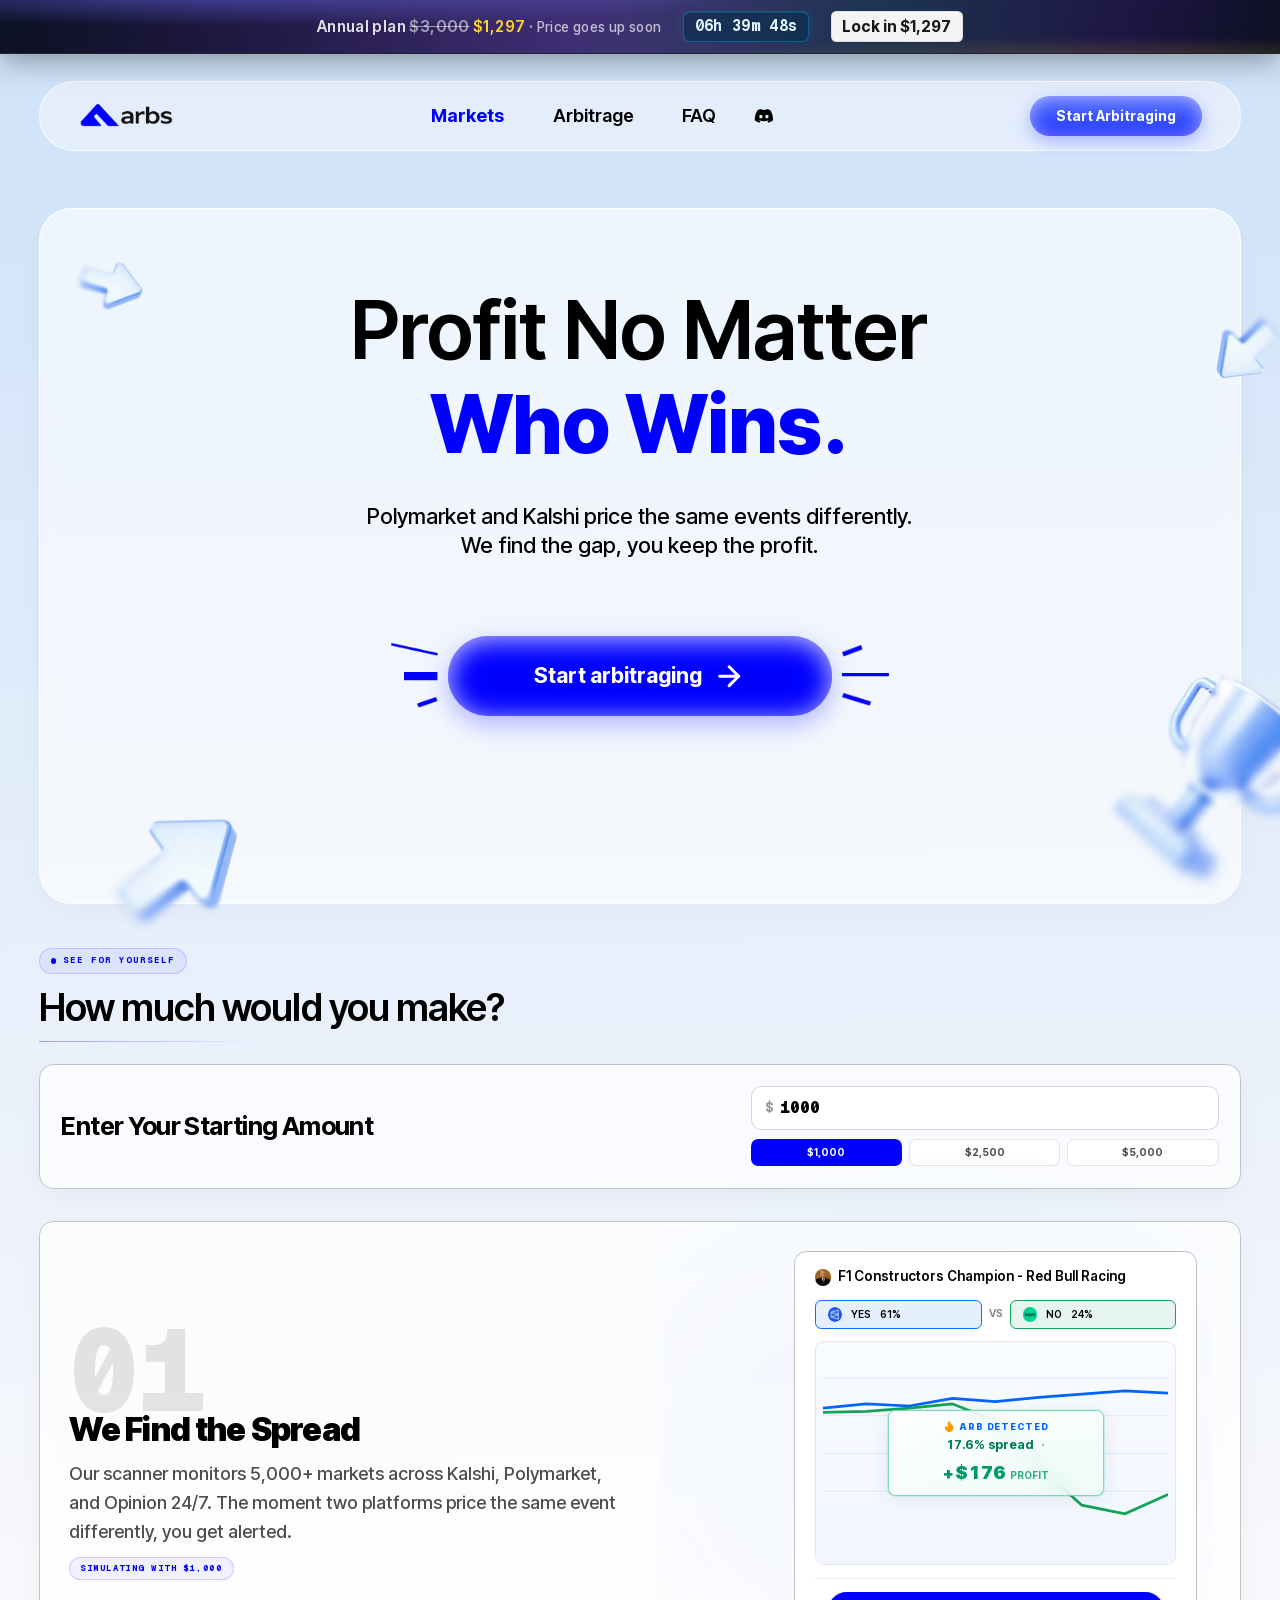
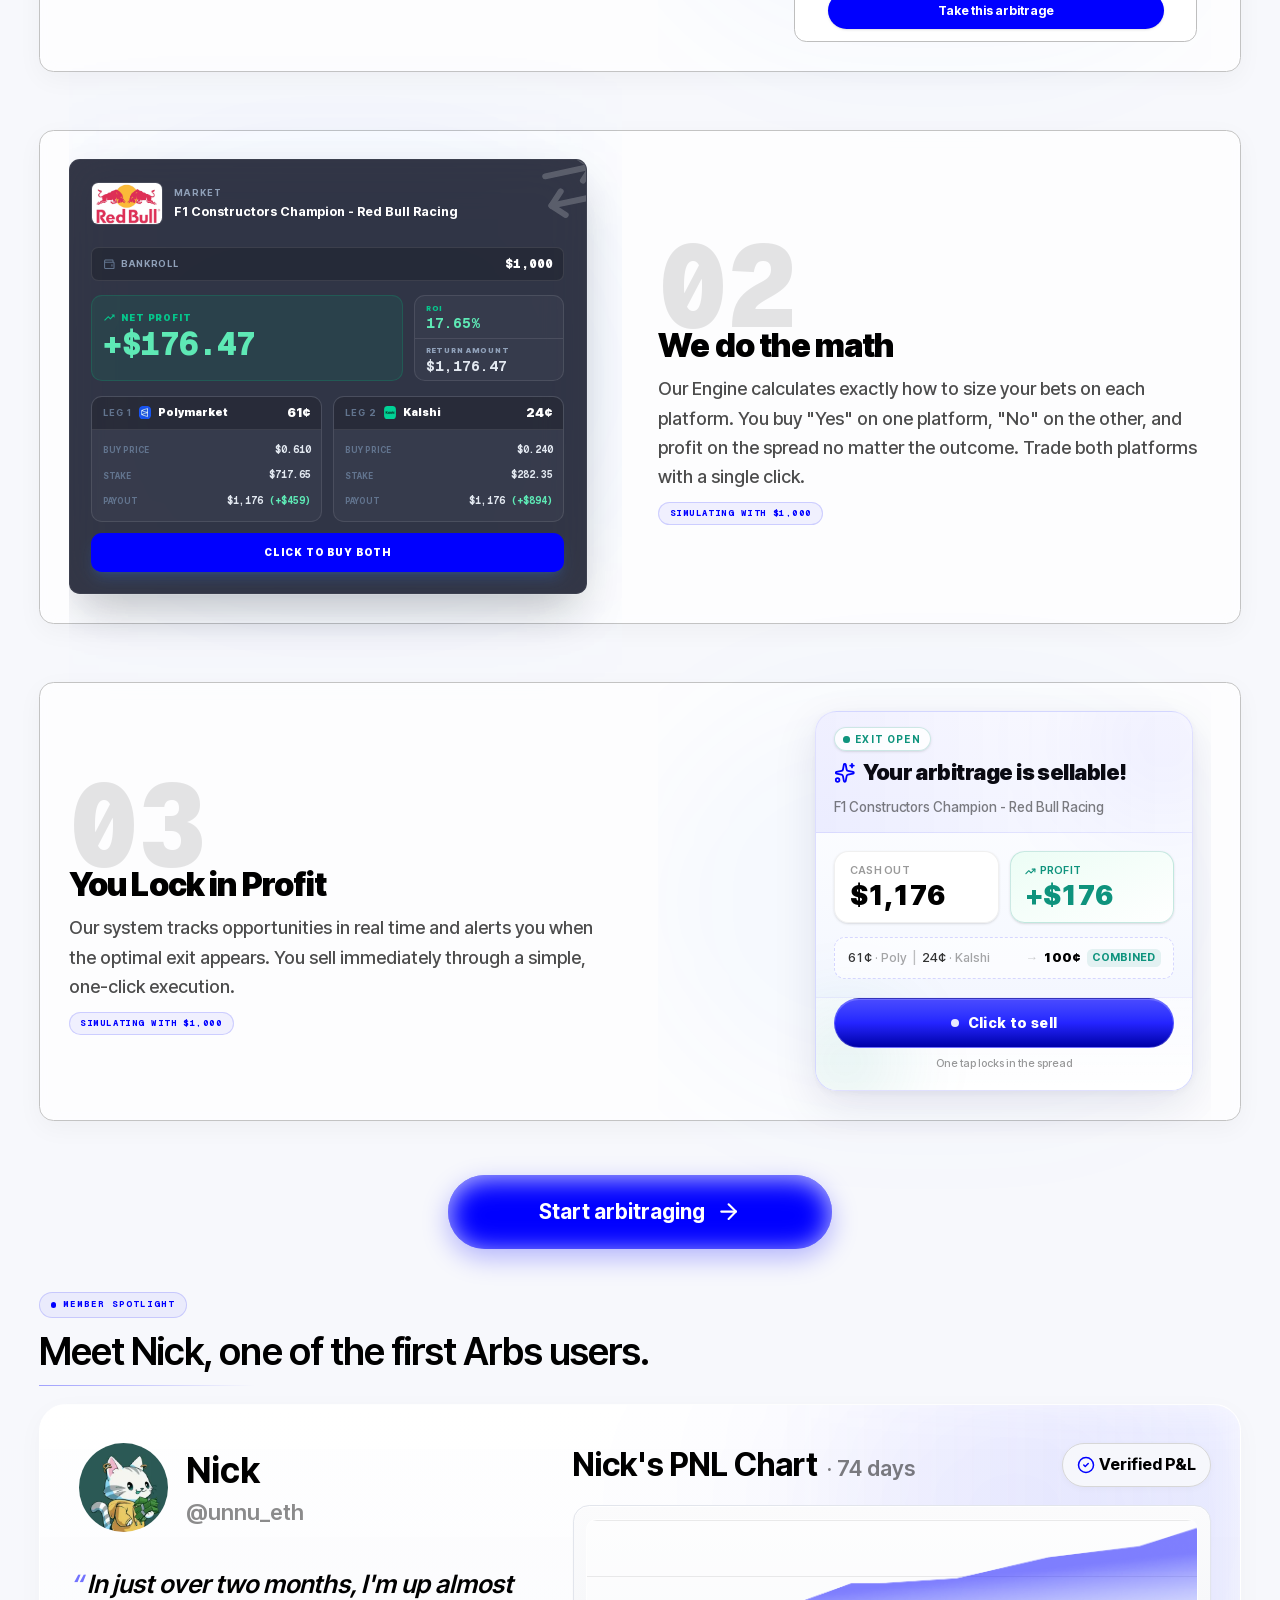
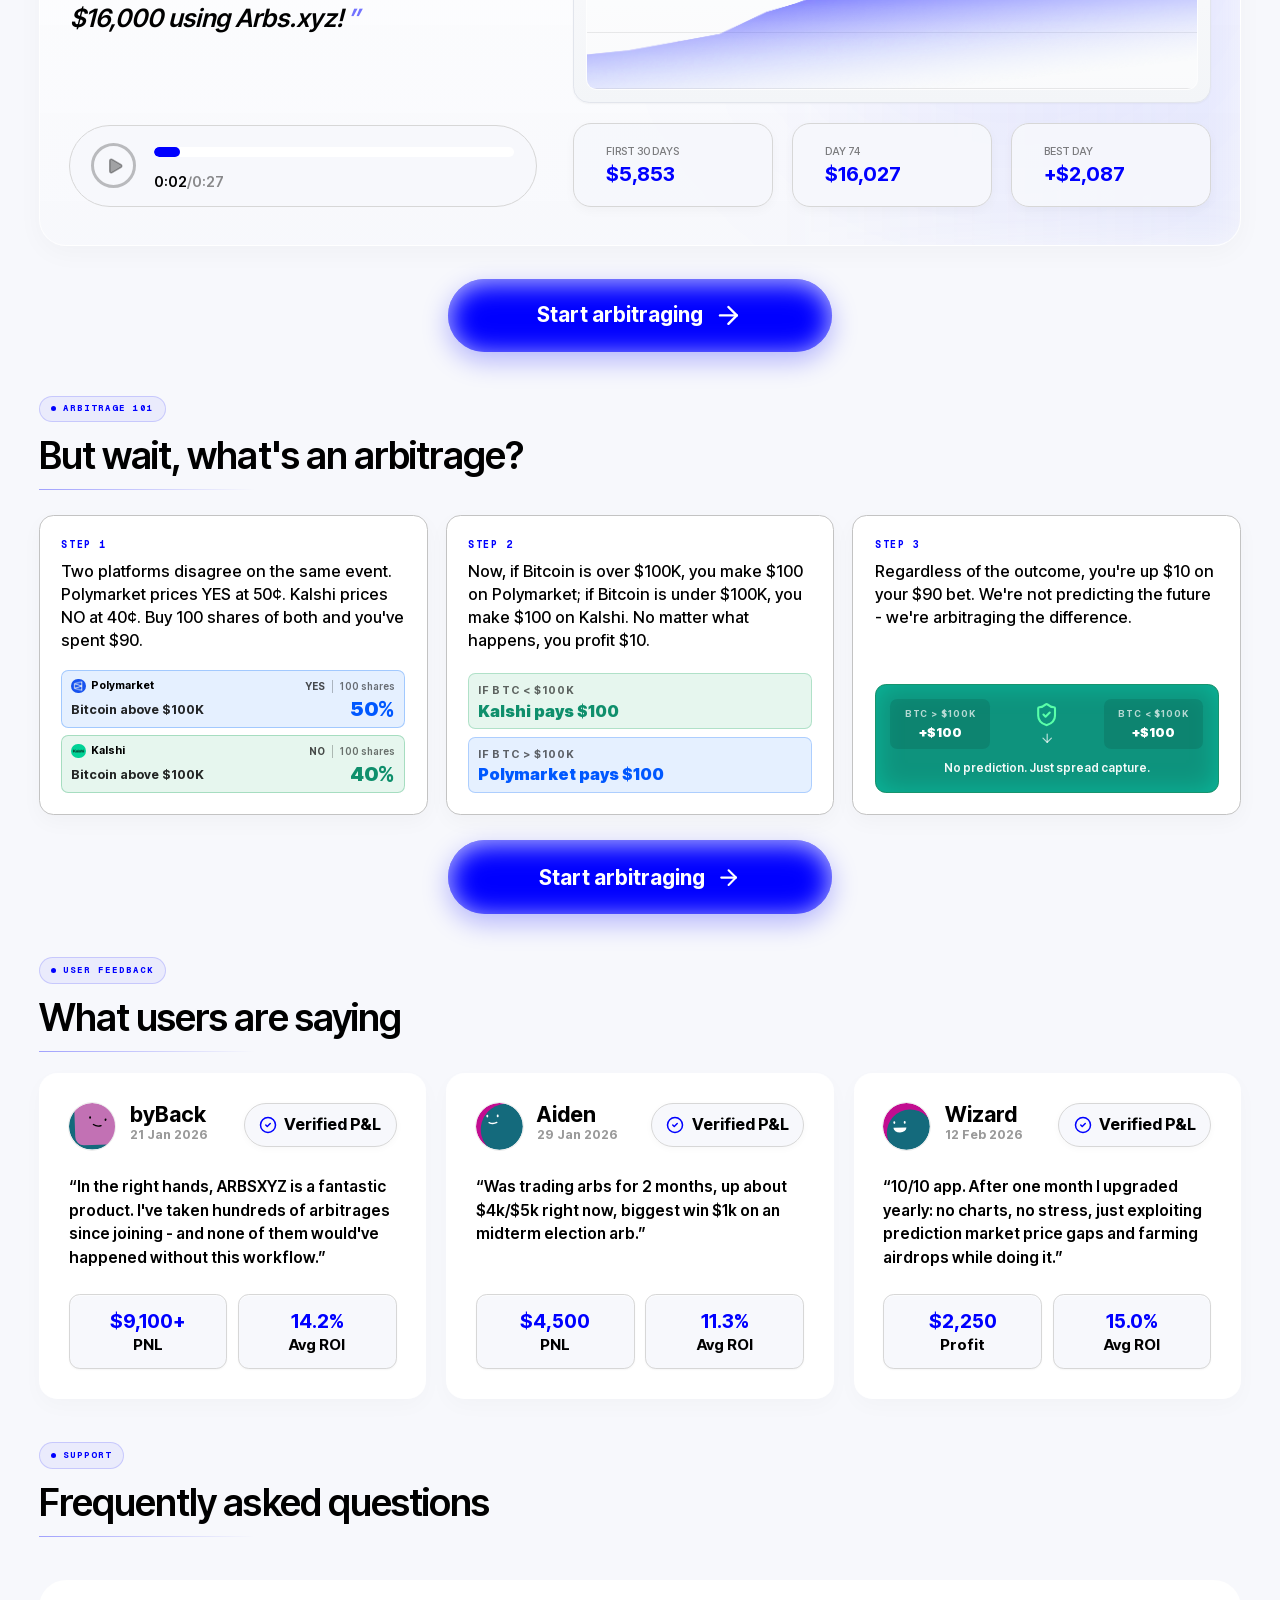
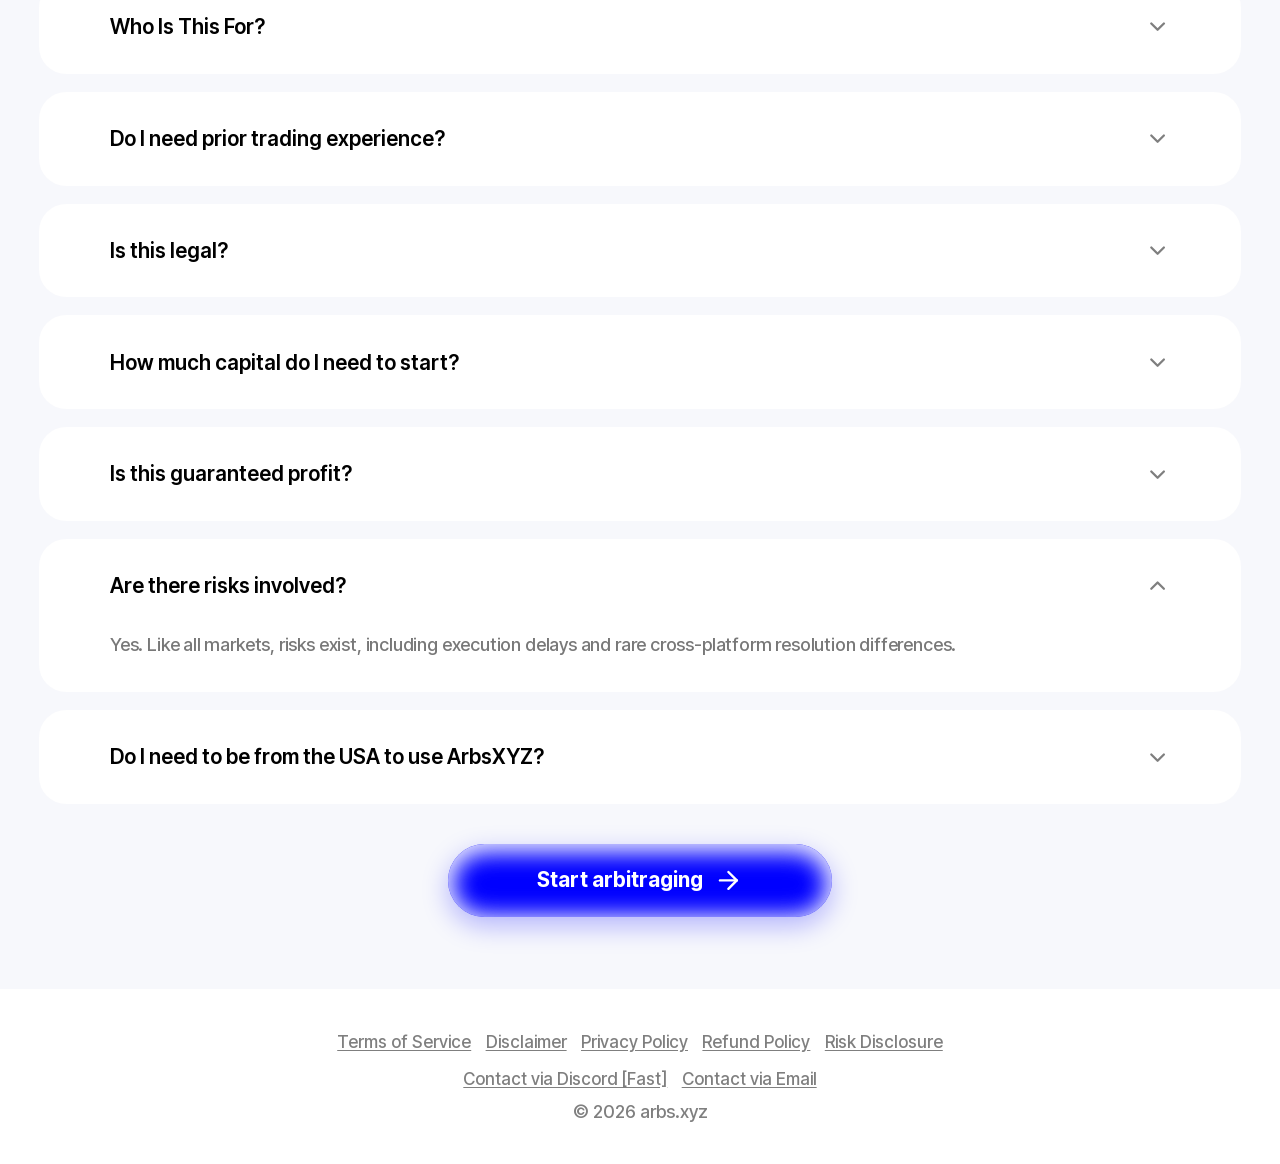
==== commit 4de91669: "Update index.html" ====
--- a/index.html
+++ b/index.html
@@ -1,114 +1,5 @@
-<!DOCTYPE html> <html lang=en><!--
- Page saved with SingleFile 
- url: https://polifly.io/checkout 
- saved date: Thu Jun 25 2026 01:32:44 GMT+0800 (Singapore Standard Time)
---><meta charset=utf-8><style>body{transition:opacity ease-in 0.2s}</style>
-<meta name=viewport content="width=device-width, initial-scale=1.0, viewport-fit=cover">
-<meta name=touch-action content=manipulation>
-<title>Checkout · Polifly</title>
-<meta name=title content="Polifly – AI Analyzer for Prediction Markets">
-<meta name=description content="AI analysis for Polymarket and Kalshi. Edge detection, whale tracking, copy trading, and daily picks. Start for $1.">
-<meta name=keywords content="Polifly, Polifly app, Polifly AI, Polifly.io, Polifly Polymarket, Polifly Kalshi, Polifly review, Polifly AI analyzer, Polifly bet analyzer, Polifly market analyzer, Polifly probability tool, Polifly edge detection, Polifly whale tracker, Polifly copy trading, Polifly handpicked picks, Polifly daily picks, Polifly AI coach, Polifly paper trading, Polifly blueprint, Polifly leaderboard, Polifly login, Polifly signup, Polifly free trial, Polifly $1, Polifly pricing, Polifly Polymarket bot, Polifly Kalshi bot, Polifly automation, Polifly trading tool, Polifly betting tool, Polifly probability calculator, Polifly vs PolyGun, Polifly vs Polyfactual, Polifly vs FactsAI, Polifly vs ChatGPT, Polymarket, Polymarket AI, Polymarket analyzer, Polymarket analysis, Polymarket bot, Polymarket signals, Polymarket strategy, Polymarket tips, Polymarket guide, how to win Polymarket, best Polymarket bets, Polymarket whale tracking, Polymarket copy trading, Polymarket portfolio tracker, Polymarket arbitrage, Polymarket alternative, Polymarket vs Kalshi, Polymarket review, Polymarket 2026, Polymarket election, Polymarket sports, Polymarket crypto, Polymarket paper trading, Kalshi, Kalshi AI, Kalshi analyzer, Kalshi bot, Kalshi signals, Kalshi strategy, Kalshi tips, best Kalshi markets, Kalshi vs Polymarket, Kalshi event contracts, Kalshi 2026, prediction markets, prediction market AI, prediction market tools, prediction market strategy, prediction market app, prediction market analysis, prediction market signals, prediction market arbitrage, prediction market copy trading, prediction market paper trading, prediction market whale tracking, AI prediction markets, AI Polymarket, AI Kalshi, AI bet analyzer, AI trading tool, AI market analysis, AI edge detection, event contracts, event contract trading, binary options, probability trading, election betting, sports prediction markets, crypto prediction markets, best prediction market app, best AI for Polymarket, best AI for Kalshi, PolyGun alternative, Polyfactual alternative, FactsAI alternative">
-<meta name=author content=Polifly>
-<meta name=robots content="index, follow, max-image-preview:large, max-snippet:-1, max-video-preview:-1">
-<meta name=language content=English>
-<meta name=geo.region content=US>
-<meta name=geo.placename content="United States">
-<meta name=coverage content=Worldwide>
-<meta name=target content=all>
-<meta name=audience content=all>
-<meta name=subject content="AI tool for Polymarket, Kalshi, and prediction markets">
-<meta name=topic content="Prediction Markets, Polymarket, Kalshi, AI, Event Contracts">
-<meta name=classification content="Finance, Prediction Markets, AI Tools">
-<meta name=msvalidate.01 content=polifly-bing-verify>
-<meta name=revisit-after content="3 days">
-<meta name=rating content=general>
-<meta name=distribution content=global>
-<link rel=alternate hreflang=en href=https://polifly.io/>
-<link rel=alternate hreflang=en-us href=https://polifly.io/>
-<link rel=alternate hreflang=x-default href=https://polifly.io/>
-<meta property=og:type content=website>
-<meta property=og:url content=https://polifly.io/>
-<meta property=og:image content=https://storage.googleapis.com/gpt-engineer-file-uploads/3JKkIEnGTHSoLG71LNy69gvQnrb2/social-images/social-1779367576695-26474a49-8e11-4486-b71f-202ebc66e32f.webp>
-<meta property=og:image:secure_url content=https://polifly.io/og-image.png>
-<meta property=og:image:type content=image/png>
-<meta property=og:image:width content=1512>
-<meta property=og:image:height content=756>
-<meta property=og:image:alt content="Polifly - AI-powered Polymarket and Kalshi analyzer. Start for $1.">
-<meta property=og:site_name content=Polifly>
-<meta property=og:locale content=en_US>
-<meta property=fb:app_id content=1203653795255293>
-<meta name=twitter:card content=summary_large_image>
-<meta name=twitter:site content=@poliflyapp>
-<meta name=twitter:creator content=@poliflyapp>
-<meta name=twitter:url content=https://polifly.io/>
-<meta name=twitter:image content=https://storage.googleapis.com/gpt-engineer-file-uploads/3JKkIEnGTHSoLG71LNy69gvQnrb2/social-images/social-1779367576695-26474a49-8e11-4486-b71f-202ebc66e32f.webp>
-<meta name=twitter:image:alt content="Polifly - AI-powered Polymarket and Kalshi analyzer. Start for $1.">
-<meta name=pinterest-rich-pin content=true>
-<meta name=format-detection content="telephone=no">
-<meta name=mobile-web-app-capable content=yes>
-<meta name=apple-mobile-web-app-capable content=yes>
-<meta name=apple-mobile-web-app-status-bar-style content=black-translucent>
-<meta name=color-scheme content=light>
-<meta name=theme-color content=#122368>
-<meta name=apple-mobile-web-app-title content=Polifly>
-<meta name=application-name content=Polifly>
-<script type=application/ld+json>{"@context":"https://schema.org","@type":"Organization","name":"Polifly","alternateName":["Polifly App","Polifly AI"],"legalName":"Polifly","url":"https://polifly.io","logo":"https://polifly.io/favicon.png","image":"https://polifly.io/og-image.png","description":"Polifly is the #1 AI-powered tool for analyzing Polymarket and Kalshi prediction markets. Get winning picks with smart probability analysis, whale tracking, copy trading, and edge detection.","foundingDate":"2024","slogan":"Beat prediction markets with AI","sameAs":["https://x.com/poliflyapp","https://www.tiktok.com/@poliflyapp","https://www.tiktok.com/@polifly","https://www.tiktok.com/@polifly.io","https://www.instagram.com/poliflyapp","https://www.instagram.com/polifly","https://www.instagram.com/polifly.io","https://www.youtube.com/@poliflyapp","https://www.reddit.com/r/polifly","https://discord.gg/polifly","https://t.me/poliflyapp"],"knowsAbout":["Polymarket","Polymarket AI","Polymarket strategy","Polymarket whale tracking","Polymarket copy trading","Polymarket arbitrage","Polymarket sentiment analysis","Polymarket bots","Polymarket API","Kalshi","Kalshi AI","Kalshi strategy","Kalshi event contracts","Kalshi vs Polymarket","prediction markets","prediction market AI","prediction market strategy","prediction market arbitrage","prediction market portfolio","prediction market psychology","event contracts","event contract trading","binary options","probability trading","probability calibration","AI market analysis","AI bet analyzer","AI for Polymarket","AI for Kalshi","ChatGPT Polymarket","GPT prediction markets","election betting","political prediction markets","sports prediction markets","crypto prediction markets","copy trading","whale tracking","smart wallets","paper trading","limit orders","Kelly criterion"]}</script>
-<script type=application/ld+json>{"@context":"https://schema.org","@type":"WebSite","name":"Polifly","alternateName":["Polifly App","Polifly AI"],"url":"https://polifly.io","publisher":{"@type":"Organization","name":"Polifly"},"potentialAction":{"@type":"SearchAction","target":"https://polifly.io/blog?q={search_term_string}","query-input":"required name=search_term_string"}}</script>
-<script type=application/ld+json>{"@context":"https://schema.org","@type":"Brand","name":"Polifly","alternateName":["Polifly App","Polifly AI"],"url":"https://polifly.io","logo":"https://polifly.io/favicon.png","description":"Polifly is the #1 AI tool for Polymarket and Kalshi prediction markets. Analyze bets, track whales, copy top traders."}</script>
-<script type=application/ld+json>{"@context":"https://schema.org","@type":"SoftwareApplication","name":"Polifly - Polymarket & Kalshi AI Analyzer","alternateName":["Polifly App","Polifly AI"],"url":"https://polifly.io","description":"AI-powered analysis tool for Polymarket and Kalshi prediction markets. Analyze any bet, get probability insights, find edge, track whales, and copy top traders in seconds.","applicationCategory":"FinanceApplication","applicationSubCategory":"Prediction Markets, Event Contracts, AI Analysis","operatingSystem":"Web, iOS, Android","browserRequirements":"Requires modern browser (Chrome, Safari, Firefox, Edge)","softwareVersion":"2026","offers":{"@type":"Offer","price":"1","priceCurrency":"USD","description":"Start for $1 - Full access to AI market analysis"},"aggregateRating":{"@type":"AggregateRating","ratingValue":"4.8","ratingCount":"1247","bestRating":"5","worstRating":"1"},"creator":{"@type":"Organization","name":"Polifly"},"featureList":["AI-powered Polymarket analysis","AI-powered Kalshi analysis","Real-time probability calculations","Edge detection algorithms","Data-driven bet recommendations","Polymarket whale tracking","Polymarket copy trading","Prediction market portfolio tracker","Paper trading sandbox","AI Coach for prediction markets","News sentiment analysis","Handpicked daily bets","Kelly criterion position sizing"]}</script>
-<script type=application/ld+json>{"@context":"https://schema.org","@type":"ItemList","itemListElement":[{"@type":"SiteNavigationElement","position":1,"name":"Features","description":"AI Analyzer, Copy Trading, Whale Tracker, Handpicked Picks, AI Coach, Paper Trading and more.","url":"https://polifly.io/features"},{"@type":"SiteNavigationElement","position":2,"name":"Pricing","description":"Compare Polifly plans. Start for just $1 with full access to all AI prediction market tools.","url":"https://polifly.io/pricing"},{"@type":"SiteNavigationElement","position":3,"name":"Blog","description":"Prediction market strategies, Polymarket guides, Kalshi tips, and AI analysis insights.","url":"https://polifly.io/blog"},{"@type":"SiteNavigationElement","position":4,"name":"About","description":"Learn about Polifly, the team, and the mission behind the #1 AI prediction market tool.","url":"https://polifly.io/about"},{"@type":"SiteNavigationElement","position":5,"name":"Dashboard","description":"Your AI-powered prediction market command center. Analyze, track, and trade smarter.","url":"https://polifly.io/dashboard"}]}</script>
-<script type=application/ld+json>{"@context":"https://schema.org","@type":"FAQPage","mainEntity":[{"@type":"Question","name":"What is Polifly?","acceptedAnswer":{"@type":"Answer","text":"Polifly is an AI-powered analysis tool for prediction markets like Polymarket and Kalshi. It analyzes any market in seconds, providing probability insights, edge detection, whale tracking, and copy trading."}},{"@type":"Question","name":"What features does Polifly have?","acceptedAnswer":{"@type":"Answer","text":"Polifly includes AI Market Analyzer, Copy Trading, Wallet Tracker, Handpicked Daily Picks, AI Coach, Paper Trading, and a strategy Blueprint. All designed to help you find edge on Polymarket and Kalshi."}},{"@type":"Question","name":"How do I get started with Polifly?","acceptedAnswer":{"@type":"Answer","text":"Sign up at polifly.io, paste any Polymarket or Kalshi market link, and get instant AI analysis. Full access starts at just $1 for the first month."}},{"@type":"Question","name":"Is Polifly the best AI tool for Polymarket?","acceptedAnswer":{"@type":"Answer","text":"Polifly is the leading AI tool for Polymarket, used by thousands of traders. It analyzes any Polymarket market in seconds with probability estimates, edge detection, news sentiment, and whale tracking — features no other Polymarket AI tool combines."}},{"@type":"Question","name":"Does Polifly work with Kalshi?","acceptedAnswer":{"@type":"Answer","text":"Yes. Polifly fully supports Kalshi event contracts in addition to Polymarket. Paste any Kalshi market link and get instant AI analysis with probability estimates and recommendations."}},{"@type":"Question","name":"How does Polifly compare to PolyGun, Polyfactual, and FactsAI?","acceptedAnswer":{"@type":"Answer","text":"Polifly combines AI bet analysis, whale tracking, copy trading, paper trading, and an AI Coach in one app. PolyGun, Polyfactual, and FactsAI focus on narrower features. Polifly is the most complete Polymarket AI suite."}},{"@type":"Question","name":"Can AI actually beat prediction markets?","acceptedAnswer":{"@type":"Answer","text":"AI gives you a real edge by analyzing markets faster than humans can — pulling news, base rates, and probability calibration in seconds. Polifly users report better decisions and improved results using AI-driven analysis."}},{"@type":"Question","name":"How does Polifly analyze Polymarket bets?","acceptedAnswer":{"@type":"Answer","text":"Polifly uses advanced AI to analyze market data, news sources, and historical patterns. Paste any Polymarket or Kalshi URL and get instant probability estimates, risk assessment, and recommended positions."}},{"@type":"Question","name":"Does Polifly support Polymarket whale tracking?","acceptedAnswer":{"@type":"Answer","text":"Yes. Polifly's Wallet Tracker monitors top Polymarket traders in real time so you can see what whales are betting on and copy their trades automatically."}},{"@type":"Question","name":"Can I copy top Polymarket traders with Polifly?","acceptedAnswer":{"@type":"Answer","text":"Yes. Polifly's copy trading feature lets you mirror top Polymarket traders automatically with proportional position sizing."}},{"@type":"Question","name":"How much does Polifly cost?","acceptedAnswer":{"@type":"Answer","text":"Polifly starts at just $1 for the first month, with full access to AI market analysis, daily picks, whale tracking, copy trading, and the AI Coach. No hidden fees."}},{"@type":"Question","name":"Is Polifly better than ChatGPT for Polymarket?","acceptedAnswer":{"@type":"Answer","text":"Polifly is purpose-built for Polymarket and Kalshi with live market data, news sentiment, and probability calibration baked in. ChatGPT lacks live market context. Polifly gives you a true edge ChatGPT cannot."}},{"@type":"Question","name":"Can Polifly help me win on prediction markets?","acceptedAnswer":{"@type":"Answer","text":"Polifly provides AI-driven analysis to help you find edge. While no tool guarantees wins, users report better decision-making and improved results using our probability analysis and recommendations."}}]}</script>
-<script type=application/ld+json>{"@context":"https://schema.org","@type":"BreadcrumbList","itemListElement":[{"@type":"ListItem","position":1,"name":"Home","item":"https://polifly.io/"},{"@type":"ListItem","position":2,"name":"Pricing","item":"https://polifly.io/pricing"},{"@type":"ListItem","position":3,"name":"Blog","item":"https://polifly.io/blog"},{"@type":"ListItem","position":4,"name":"Dashboard","item":"https://polifly.io/dashboard"}]}</script>
-<script type=application/ld+json>{"@context":"https://schema.org","@type":"HowTo","name":"How to analyze a Polymarket bet with Polifly","description":"Use Polifly's AI to analyze any prediction market in seconds.","totalTime":"PT30S","step":[{"@type":"HowToStep","position":1,"name":"Paste market URL","text":"Copy any Polymarket or Kalshi market link and paste it into Polifly."},{"@type":"HowToStep","position":2,"name":"Get AI analysis","text":"Polifly's AI analyzes the market in seconds, returning probability estimates and edge."},{"@type":"HowToStep","position":3,"name":"Place your bet","text":"Use the data-driven recommendation to place a smarter bet on your platform of choice."}]}</script>
-<script type=application/ld+json>{"@context":"https://schema.org","@type":"VideoObject","name":"Polifly AI Analyzer Demo - Analyze any Polymarket or Kalshi bet in seconds","description":"Watch the Polifly AI Analyzer break down a real Polymarket bet in seconds with probability, edge, and risk scoring.","thumbnailUrl":"https://polifly.io/og-image.png","uploadDate":"2026-01-01","contentUrl":"https://polifly.io/","embedUrl":"https://polifly.io/","publisher":{"@type":"Organization","name":"Polifly","logo":{"@type":"ImageObject","url":"https://polifly.io/favicon.png"}}}</script>
-<script type=application/ld+json>{"@context":"https://schema.org","@type":"ItemList","name":"Polifly Social Profiles","itemListElement":[{"@type":"ListItem","position":1,"url":"https://www.tiktok.com/@poliflyapp","name":"Polifly on TikTok"},{"@type":"ListItem","position":2,"url":"https://www.tiktok.com/@polifly","name":"Polifly TikTok"},{"@type":"ListItem","position":3,"url":"https://www.tiktok.com/@polifly.io","name":"Polifly.io TikTok"},{"@type":"ListItem","position":4,"url":"https://www.instagram.com/poliflyapp","name":"Polifly on Instagram"},{"@type":"ListItem","position":5,"url":"https://www.instagram.com/polifly","name":"Polifly Instagram"},{"@type":"ListItem","position":6,"url":"https://www.instagram.com/polifly.io","name":"Polifly.io Instagram"},{"@type":"ListItem","position":7,"url":"https://x.com/poliflyapp","name":"Polifly on X"},{"@type":"ListItem","position":8,"url":"https://www.youtube.com/@poliflyapp","name":"Polifly on YouTube"},{"@type":"ListItem","position":9,"url":"https://www.reddit.com/r/polifly","name":"Polifly on Reddit"},{"@type":"ListItem","position":10,"url":"https://discord.gg/polifly","name":"Polifly on Discord"},{"@type":"ListItem","position":11,"url":"https://t.me/poliflyapp","name":"Polifly on Telegram"}]}</script>
-<script type=application/ld+json>{"@context":"https://schema.org","@type":"FAQPage","mainEntity":[{"@type":"Question","name":"What is the Polifly AI Analyzer?","acceptedAnswer":{"@type":"Answer","text":"The Polifly AI Analyzer breaks down any Polymarket or Kalshi bet in seconds with smart probability, edge detection, news sentiment, and risk scoring."}},{"@type":"Question","name":"Where can I find Polifly on TikTok?","acceptedAnswer":{"@type":"Answer","text":"Polifly is on TikTok at @poliflyapp with daily Polymarket and Kalshi bet breakdowns and Polifly AI Analyzer demos."}},{"@type":"Question","name":"Where can I find Polifly on Instagram?","acceptedAnswer":{"@type":"Answer","text":"Polifly is on Instagram at @poliflyapp with daily reels covering AI Analyzer breakdowns, whale tracker alerts, and copy trading wins."}},{"@type":"Question","name":"What platforms does Polifly support?","acceptedAnswer":{"@type":"Answer","text":"Polifly supports Polymarket and Kalshi. Paste any market URL or upload a screenshot and the AI Analyzer breaks it down in seconds."}},{"@type":"Question","name":"Does Polifly have a YouTube channel?","acceptedAnswer":{"@type":"Answer","text":"Yes. Polifly is on YouTube at @poliflyapp with Polifly AI Analyzer walkthroughs, Polymarket strategy, and Kalshi tutorials."}},{"@type":"Question","name":"Is the Polifly AI Analyzer accurate?","acceptedAnswer":{"@type":"Answer","text":"The Polifly AI Analyzer pulls live news, base rates, and probability calibration for high-confidence reads on Polymarket and Kalshi."}},{"@type":"Question","name":"Can I use Polifly on mobile?","acceptedAnswer":{"@type":"Answer","text":"Yes. Polifly is fully mobile-first on iOS and Android browsers, built for fast bet analysis on the go."}}]}</script>
-<meta property=og:title content="Polifly – AI Analyzer for Prediction Markets">
-<meta name=twitter:title content="Polifly – AI Analyzer for Prediction Markets">
-<meta property=og:description content="AI analysis for Polymarket and Kalshi. Edge detection, whale tracking, copy trading, and daily picks. Start for $1.">
-<meta name=twitter:description content="AI analysis for Polymarket and Kalshi. Edge detection, whale tracking, copy trading, and daily picks. Start for $1.">
-<style>*,:before,:after{--tw-border-spacing-x:0;--tw-border-spacing-y:0;--tw-translate-x:0;--tw-translate-y:0;--tw-rotate:0;--tw-skew-x:0;--tw-skew-y:0;--tw-scale-x:1;--tw-scale-y:1;--tw-pan-x: ;--tw-pan-y: ;--tw-pinch-zoom: ;--tw-scroll-snap-strictness:proximity;--tw-gradient-from-position: ;--tw-gradient-via-position: ;--tw-gradient-to-position: ;--tw-ordinal: ;--tw-slashed-zero: ;--tw-numeric-figure: ;--tw-numeric-spacing: ;--tw-numeric-fraction: ;--tw-ring-inset: ;--tw-ring-offset-width:0px;--tw-ring-offset-color:#fff;--tw-ring-color:rgb(59 130 246/.5);--tw-ring-offset-shadow:0 0#0000;--tw-ring-shadow:0 0#0000;--tw-shadow:0 0#0000;--tw-shadow-colored:0 0#0000;--tw-blur: ;--tw-brightness: ;--tw-contrast: ;--tw-grayscale: ;--tw-hue-rotate: ;--tw-invert: ;--tw-saturate: ;--tw-sepia: ;--tw-drop-shadow: ;--tw-backdrop-blur: ;--tw-backdrop-brightness: ;--tw-backdrop-contrast: ;--tw-backdrop-grayscale: ;--tw-backdrop-hue-rotate: ;--tw-backdrop-invert: ;--tw-backdrop-opacity: ;--tw-backdrop-saturate: ;--tw-backdrop-sepia: ;--tw-contain-size: ;--tw-contain-layout: ;--tw-contain-paint: ;--tw-contain-style: }::backdrop{--tw-border-spacing-x:0;--tw-border-spacing-y:0;--tw-translate-x:0;--tw-translate-y:0;--tw-rotate:0;--tw-skew-x:0;--tw-skew-y:0;--tw-scale-x:1;--tw-scale-y:1;--tw-pan-x: ;--tw-pan-y: ;--tw-pinch-zoom: ;--tw-scroll-snap-strictness:proximity;--tw-gradient-from-position: ;--tw-gradient-via-position: ;--tw-gradient-to-position: ;--tw-ordinal: ;--tw-slashed-zero: ;--tw-numeric-figure: ;--tw-numeric-spacing: ;--tw-numeric-fraction: ;--tw-ring-inset: ;--tw-ring-offset-width:0px;--tw-ring-offset-color:#fff;--tw-ring-color:rgb(59 130 246/.5);--tw-ring-offset-shadow:0 0#0000;--tw-ring-shadow:0 0#0000;--tw-shadow:0 0#0000;--tw-shadow-colored:0 0#0000;--tw-blur: ;--tw-brightness: ;--tw-contrast: ;--tw-grayscale: ;--tw-hue-rotate: ;--tw-invert: ;--tw-saturate: ;--tw-sepia: ;--tw-drop-shadow: ;--tw-backdrop-blur: ;--tw-backdrop-brightness: ;--tw-backdrop-contrast: ;--tw-backdrop-grayscale: ;--tw-backdrop-hue-rotate: ;--tw-backdrop-invert: ;--tw-backdrop-opacity: ;--tw-backdrop-saturate: ;--tw-backdrop-sepia: ;--tw-contain-size: ;--tw-contain-layout: ;--tw-contain-paint: ;--tw-contain-style: }*,:before,:after{box-sizing:border-box;border-width:0;border-style:solid;border-color:#e5e7eb}:before,:after{--tw-content:""}html,:host{line-height:1.5;-webkit-text-size-adjust:100%;-moz-tab-size:4;-o-tab-size:4;tab-size:4;font-family:OpenSauceOne,-apple-system,BlinkMacSystemFont,Segoe UI,Roboto,sans-serif;font-feature-settings:normal;font-variation-settings:normal;-webkit-tap-highlight-color:transparent}body{margin:0;line-height:inherit}:-moz-focusring{outline:auto}:-moz-ui-invalid{box-shadow:none}::-webkit-inner-spin-button,::-webkit-outer-spin-button{height:auto}::-webkit-search-decoration{-webkit-appearance:none}::-webkit-file-upload-button{-webkit-appearance:button;font:inherit}p{margin:0}input::-moz-placeholder,textarea::-moz-placeholder{opacity:1;color:#9ca3af}input::placeholder,textarea::placeholder{opacity:1;color:#9ca3af}:disabled{cursor:default}img,iframe{display:block;vertical-align:middle}:root{--background:0 0% 100%;--foreground:220 20% 10%;--card:0 0% 100%;--card-foreground:220 20% 10%;--surface:220 14% 96%;--primary:221 83% 53%;--primary-foreground:0 0% 100%;--primary-light:221 83% 63%;--secondary:220 14% 96%;--secondary-foreground:221 83% 53%;--muted:220 14% 96%;--muted-foreground:220 9% 46%;--accent:220 14% 96%;--accent-foreground:221 83% 53%;--border:220 13% 91%;--input:220 13% 91%;--ring:221 83% 53%;--destructive:0 84% 60%;--destructive-foreground:0 0% 100%;--popover:0 0% 100%;--popover-foreground:220 20% 10%;--radius:.875rem;--badge-bg:103 85% 84%;--badge-text:107 83% 24%;--badge-border:87 82% 71%;--badge-error-bg:0 86% 90%;--badge-error-text:0 72% 44%;--badge-no-bg:0 72% 51%;--badge-no-text:0 0% 100%;--badge-no-border:0 72% 44%;--money-green:142 71% 45%;--money-green-light:142 76% 96%;--premium-bg:203 100% 92%;--premium-border:206 100% 65%;--premium-glow:221 100% 83%;--premium-inner-glow:221 83% 53%;--premium-pink-bg:330 80% 93%;--premium-pink-border:330 70% 60%;--premium-pink-glow:330 80% 80%;--urgency-bg:27 92% 95%;--urgency-border:20 100% 87%;--urgency-text:22 85% 42%;--shadow-card:0 8px 32px -8px hsl(221 83% 53%/.12)}*{border-color:hsl(var(--border));scrollbar-width:none;-webkit-tap-highlight-color:transparent}*::-webkit-scrollbar{display:none}html{-webkit-text-size-adjust:100%;-moz-text-size-adjust:100%;text-size-adjust:100%}body{background-color:hsl(var(--background));color:hsl(var(--foreground));font-family:OpenSauceOne,-apple-system,BlinkMacSystemFont,Segoe UI,Roboto,sans-serif;-webkit-font-smoothing:antialiased;-moz-osx-font-smoothing:grayscale;overflow-x:hidden;overscroll-behavior-x:none;-webkit-overflow-scrolling:touch;padding-left:env(safe-area-inset-left);padding-right:env(safe-area-inset-right)}*:focus-visible{outline:2px solid transparent;outline-offset:2px;--tw-ring-offset-shadow:var(--tw-ring-inset)0 0 0 var(--tw-ring-offset-width) var(--tw-ring-offset-color);--tw-ring-shadow:var(--tw-ring-inset)0 0 0 calc(2px + var(--tw-ring-offset-width)) var(--tw-ring-color);box-shadow:var(--tw-ring-offset-shadow),var(--tw-ring-shadow),var(--tw-shadow,0 0#0000);--tw-ring-color:hsl(var(--primary)/.5);--tw-ring-offset-width:2px;--tw-ring-offset-color:hsl(var(--background))}img{max-width:100%}.relative{position:relative}.mx-auto{margin-left:auto;margin-right:auto}.mb-5{margin-bottom:1.25rem}.mt-1{margin-top:.25rem}.mt-3{margin-top:.75rem}.mt-5{margin-top:1.25rem}.mt-8{margin-top:2rem}.flex{display:flex}.hidden{display:none}.h-5{height:1.25rem}.h-px{height:1px}.min-h-\[560px\]{min-height:560px}.min-h-screen{min-height:100vh}.w-5{width:1.25rem}.w-full{width:100%}.max-w-\[1200px\]{max-width:1200px}.max-w-\[400px\]{max-width:400px}.max-w-none{max-width:none}@keyframes blink{0%,to{opacity:1}50%{opacity:0}}@keyframes fade-in{0%{opacity:0;transform:translateY(10px)}to{opacity:1;transform:translateY(0)}}@keyframes fade-out{0%{opacity:1;transform:translateY(0)}to{opacity:0;transform:translateY(10px)}}@keyframes modal-card-out{0%{opacity:1;transform:translate(-50%,-50%) scale(1)}to{opacity:0;transform:translate(-50%,-50%) scale(.97)}}@keyframes modal-crossfade-in{0%{opacity:0;transform:translate(-50%,-50%) scale(.97)}to{opacity:1;transform:translate(-50%,-50%) scale(1)}}@keyframes ping{75%,to{transform:scale(2);opacity:0}}@keyframes pulse{50%{opacity:.5}}@keyframes scale-in{0%{transform:scale(.95);opacity:0}to{transform:scale(1);opacity:1}}@keyframes spin{to{transform:rotate(360deg)}}.flex-col{flex-direction:column}.items-center{align-items:center}.justify-start{justify-content:flex-start}.justify-between{justify-content:space-between}.gap-2{gap:.5rem}.bg-\[rgb\(229\,229\,229\)\]{--tw-bg-opacity:1;background-color:rgb(229 229 229/var(--tw-bg-opacity,1))}.bg-white{--tw-bg-opacity:1;background-color:rgb(255 255 255/var(--tw-bg-opacity,1))}.object-contain{-o-object-fit:contain;object-fit:contain}.px-0{padding-left:0;padding-right:0}.px-4{padding-left:1rem;padding-right:1rem}.pb-12{padding-bottom:3rem}.pb-4{padding-bottom:1rem}.pt-2{padding-top:.5rem}.pt-5{padding-top:1.25rem}.text-left{text-align:left}.text-center{text-align:center}.text-\[14px\]{font-size:14px}.text-\[15px\]{font-size:15px}.text-\[34px\]{font-size:34px}.font-medium{font-weight:500}.font-semibold{font-weight:600}.leading-\[1\.1\]{line-height:1.1}.tracking-tight{letter-spacing:-.025em}.text-\[rgb\(100\,100\,100\)\]{--tw-text-opacity:1;color:rgb(100 100 100/var(--tw-text-opacity,1))}.text-\[rgb\(32\,32\,32\)\]{--tw-text-opacity:1;color:rgb(32 32 32/var(--tw-text-opacity,1))}.text-black{--tw-text-opacity:1;color:rgb(0 0 0/var(--tw-text-opacity,1))}@keyframes enter{0%{opacity:var(--tw-enter-opacity,1);transform:translate3d(var(--tw-enter-translate-x,0),var(--tw-enter-translate-y,0),0) scale3d(var(--tw-enter-scale,1),var(--tw-enter-scale,1),var(--tw-enter-scale,1)) rotate(var(--tw-enter-rotate,0))}}@keyframes exit{to{opacity:var(--tw-exit-opacity,1);transform:translate3d(var(--tw-exit-translate-x,0),var(--tw-exit-translate-y,0),0) scale3d(var(--tw-exit-scale,1),var(--tw-exit-scale,1),var(--tw-exit-scale,1)) rotate(var(--tw-exit-rotate,0))}}@media (hover:none){button:active,a:active,[role=button]:active{opacity:.85;transition:opacity 80ms ease-out}}@keyframes contentAppear{0%{opacity:0;transform:translate3d(0,6px,0)}to{opacity:1;transform:translateZ(0)}}@media (max-width:640px){@keyframes viewSlideIn{0%{opacity:0;transform:translate3d(0,18px,0)}to{opacity:1;transform:translateZ(0)}}}.blue-shimmer:after{content:"";position:absolute;top:0;right:0;bottom:0;left:0;background:linear-gradient(120deg,transparent 0%,transparent 42%,rgba(255,255,255,.25) 50%,transparent 58%,transparent 100%);transform:translate(-120%);animation:shimmerSweep 8s infinite ease-in-out;pointer-events:none;mix-blend-mode:screen}@keyframes shimmerSweep{0%,40%{transform:translate(-120%)}70%,to{transform:translate(120%)}}.button-shimmer:before{content:"";position:absolute;top:0;right:0;bottom:0;left:0;background-image:linear-gradient(125deg,transparent 0%,transparent 42%,rgba(255,255,255,.5) 50%,transparent 58%,transparent 100%);background-size:250% 100%;background-position:150%0;animation:buttonShimmer 10s infinite linear;pointer-events:none;z-index:1}@keyframes buttonShimmer{0%,70%{background-position:150%0}to{background-position:-150%0}}@keyframes arrowNudge{0%,to{transform:translate(0)}15%{transform:translate(5px)}30%{transform:translate(0)}45%{transform:translate(5px)}60%{transform:translate(0)}}@keyframes dopaminePulse{0%,to{transform:scale(1);box-shadow:0 0#3b82f68c,0 0 0 1px hsl(var(--primary)),inset 0-1px 8px 2px #ebf4ff4d}50%{transform:scale(1.025);box-shadow:0 0 0 14px #3b82f600,0 0 28px 4px #3b82f68c,0 0 0 1px hsl(var(--primary)),inset 0-1px 8px 2px #ebf4ff73}}@keyframes marqueeScroll{0%{transform:translate(0)}to{transform:translate(-50%)}}@keyframes toast-slide-in{0%{opacity:0;transform:translate3d(0,8px,0) scale(.97)}to{opacity:1;transform:translateZ(0) scale(1)}}@keyframes toast-slide-out{0%{opacity:1;transform:translateZ(0) scale(1)}to{opacity:0;transform:translate3d(0,6px,0) scale(.97)}}@keyframes message-appear{0%{opacity:0;transform:translate3d(0,4px,0)}to{opacity:1;transform:translateZ(0)}}@keyframes thinking-dot{0%,to{transform:scale(.7);opacity:.5}50%{transform:scale(1);opacity:.85}}@keyframes cursor-blink{0%,50%{opacity:1}51%,to{opacity:0}}@keyframes textFadeIn{0%{opacity:0;transform:translate3d(0,4px,0)}to{opacity:1;transform:translateZ(0)}}@font-face{font-family:OpenSauceOne;src:url([data-uri])format("woff2");font-weight:400;font-style:normal}:root{--ease-flow:cubic-bezier(.22,1,.36,1);--ease-snap:cubic-bezier(.4,0,.2,1);--dur-fast:.18s;--dur-base:.24s;--dur-slow:.32s}@keyframes viewSlideIn{0%{opacity:0;transform:translate3d(0,8px,0)}to{opacity:1;transform:translateZ(0)}}@keyframes componentReveal{0%{opacity:0;transform:translate3d(0,6px,0)}to{opacity:1;transform:translateZ(0)}}@media (max-width:767px){#root{overflow-x:hidden;max-width:100vw}}@media (prefers-reduced-motion:reduce){html{scroll-behavior:auto}*,*:before,*:after{animation-duration:.01ms!important;animation-iteration-count:1!important;transition-duration:.01ms!important}}@keyframes cancelReveal{0%{opacity:0;transform:translate(24px)}to{opacity:1;transform:translate(0)}}@media (min-width:1024px){.checkout-main{box-shadow:-12px 0 32px -16px #0000000f}.checkout-main:before{content:"";position:absolute;top:0;left:0;width:1px;height:100%;background:#f8f8f8;pointer-events:none}}@keyframes rolling-in-up{0%{transform:translate3d(0,100%,0);opacity:0}to{transform:translateZ(0);opacity:1}}@keyframes rolling-in-down{0%{transform:translate3d(0,-100%,0);opacity:0}to{transform:translateZ(0);opacity:1}}@keyframes rolling-out-up{0%{transform:translateZ(0);opacity:1}to{transform:translate3d(0,-100%,0);opacity:0}}@keyframes rolling-out-down{0%{transform:translateZ(0);opacity:1}to{transform:translate3d(0,100%,0);opacity:0}}.checkout-skel-bar:after{content:"";position:absolute;top:0;right:0;bottom:0;left:0;transform:translate(-100%);background:linear-gradient(90deg,#fff0,#ffffff59,#fff0);animation:checkoutShimmer 1.6s infinite ease-in-out}@keyframes checkoutShimmer{to{transform:translate(100%)}}@keyframes checkoutSkelOut{0%{opacity:1}to{opacity:0}}@keyframes checkoutSummaryIn{0%{opacity:0}to{opacity:1}}@keyframes digit-roll{0%{opacity:0;transform:translateY(45%)}60%{opacity:1}to{opacity:1;transform:translateY(0)}}@keyframes checkoutReveal{0%{opacity:0}to{opacity:1}}.checkout-reveal{opacity:0;will-change:opacity;animation:checkoutReveal .7s cubic-bezier(.22,1,.36,1) both}@media (prefers-reduced-motion:reduce){.checkout-reveal{animation:none;opacity:1}}.file\:border-0::file-selector-button{border-width:0px}.file\:bg-transparent::file-selector-button{background-color:transparent}.file\:text-sm::file-selector-button{font-size:.875rem;line-height:1.25rem}.file\:font-medium::file-selector-button{font-weight:500}.file\:text-foreground::file-selector-button{color:hsl(var(--foreground))}.placeholder\:leading-relaxed::-moz-placeholder{line-height:1.625}.placeholder\:leading-relaxed::placeholder{line-height:1.625}.placeholder\:text-black\/30::-moz-placeholder{color:#0000004d}.placeholder\:text-black\/30::placeholder{color:#0000004d}.placeholder\:text-black\/40::-moz-placeholder{color:#0006}.placeholder\:text-black\/40::placeholder{color:#0006}.placeholder\:text-muted-foreground::-moz-placeholder{color:hsl(var(--muted-foreground))}.placeholder\:text-muted-foreground::placeholder{color:hsl(var(--muted-foreground))}.placeholder\:text-muted-foreground\/40::-moz-placeholder{color:hsl(var(--muted-foreground)/.4)}.placeholder\:text-muted-foreground\/40::placeholder{color:hsl(var(--muted-foreground)/.4)}.placeholder\:text-muted-foreground\/50::-moz-placeholder{color:hsl(var(--muted-foreground)/.5)}.placeholder\:text-muted-foreground\/50::placeholder{color:hsl(var(--muted-foreground)/.5)}.placeholder\:text-muted-foreground\/60::-moz-placeholder{color:hsl(var(--muted-foreground)/.6)}.placeholder\:text-muted-foreground\/60::placeholder{color:hsl(var(--muted-foreground)/.6)}.focus-within\:border-border:focus-within{border-color:hsl(var(--border))}.focus-within\:shadow-md:focus-within{--tw-shadow:0 4px 6px -1px rgb(0 0 0/.1),0 2px 4px -2px rgb(0 0 0/.1);--tw-shadow-colored:0 4px 6px -1px var(--tw-shadow-color),0 2px 4px -2px var(--tw-shadow-color);box-shadow:var(--tw-ring-offset-shadow,0 0#0000),var(--tw-ring-shadow,0 0#0000),var(--tw-shadow)}.hover\:border-\[hsl\(187\,100\%\,44\%\)\]:hover{--tw-border-opacity:1;border-color:hsl(187 100% 44%/var(--tw-border-opacity,1))}.hover\:border-\[hsl\(260\,80\%\,60\%\)\]:hover{--tw-border-opacity:1;border-color:hsl(260 80% 60%/var(--tw-border-opacity,1))}.hover\:border-\[hsl\(330\,80\%\,60\%\)\]:hover{--tw-border-opacity:1;border-color:hsl(330 80% 60%/var(--tw-border-opacity,1))}.hover\:border-\[hsl\(87\,82\%\,50\%\)\]:hover{--tw-border-opacity:1;border-color:hsl(87 82% 50%/var(--tw-border-opacity,1))}.hover\:border-black\/25:hover{border-color:#00000040}.hover\:border-black\/30:hover{border-color:#0000004d}.hover\:border-border\/80:hover{border-color:hsl(var(--border)/.8)}.hover\:border-destructive\/50:hover{border-color:hsl(var(--destructive)/.5)}.hover\:border-foreground\/20:hover{border-color:hsl(var(--foreground)/.2)}.hover\:border-money\/50:hover{border-color:hsl(var(--money-green)/.5)}.hover\:border-primary\/30:hover{border-color:hsl(var(--primary)/.3)}.hover\:border-primary\/40:hover{border-color:hsl(var(--primary)/.4)}.hover\:border-primary\/50:hover{border-color:hsl(var(--primary)/.5)}.hover\:bg-accent:hover{background-color:hsl(var(--accent))}.hover\:bg-accent\/30:hover{background-color:hsl(var(--accent)/.3)}.hover\:bg-accent\/50:hover{background-color:hsl(var(--accent)/.5)}.hover\:bg-black\/85:hover{background-color:#000000d9}.hover\:bg-black\/\[0\.06\]:hover{background-color:#0000000f}.hover\:bg-destructive\/10:hover{background-color:hsl(var(--destructive)/.1)}.hover\:bg-destructive\/20:hover{background-color:hsl(var(--destructive)/.2)}.hover\:bg-destructive\/5:hover{background-color:hsl(var(--destructive)/.05)}.hover\:bg-foreground\/90:hover{background-color:hsl(var(--foreground)/.9)}.hover\:bg-money\/10:hover{background-color:hsl(var(--money-green)/.1)}.hover\:bg-muted:hover{background-color:hsl(var(--muted))}.hover\:bg-muted\/20:hover{background-color:hsl(var(--muted)/.2)}.hover\:bg-muted\/30:hover{background-color:hsl(var(--muted)/.3)}.hover\:bg-muted\/40:hover{background-color:hsl(var(--muted)/.4)}.hover\:bg-muted\/50:hover{background-color:hsl(var(--muted)/.5)}.hover\:bg-muted\/60:hover{background-color:hsl(var(--muted)/.6)}.hover\:bg-muted\/70:hover{background-color:hsl(var(--muted)/.7)}.hover\:bg-muted\/80:hover{background-color:hsl(var(--muted)/.8)}.hover\:bg-primary\/10:hover{background-color:hsl(var(--primary)/.1)}.hover\:bg-primary\/5:hover{background-color:hsl(var(--primary)/.05)}.hover\:bg-primary\/90:hover{background-color:hsl(var(--primary)/.9)}.hover\:bg-surface:hover{background-color:hsl(var(--surface))}.hover\:bg-white\/10:hover{background-color:#ffffff1a}.hover\:text-\[rgb\(32\,32\,32\)\]:hover{--tw-text-opacity:1;color:rgb(32 32 32/var(--tw-text-opacity,1))}.hover\:text-\[rgb\(60\,60\,60\)\]:hover{--tw-text-opacity:1;color:rgb(60 60 60/var(--tw-text-opacity,1))}.hover\:text-black:hover{--tw-text-opacity:1;color:rgb(0 0 0/var(--tw-text-opacity,1))}.hover\:text-black\/60:hover{color:#0009}.hover\:text-black\/70:hover{color:#000000b3}.hover\:text-destructive:hover{color:hsl(var(--destructive))}.hover\:text-foreground:hover{color:hsl(var(--foreground))}.hover\:text-foreground\/80:hover{color:hsl(var(--foreground)/.8)}.hover\:text-money:hover{color:hsl(var(--money-green))}.hover\:text-muted-foreground:hover{color:hsl(var(--muted-foreground))}.hover\:text-muted-foreground\/60:hover{color:hsl(var(--muted-foreground)/.6)}.hover\:text-primary:hover{color:hsl(var(--primary))}.hover\:text-red-300:hover{--tw-text-opacity:1;color:rgb(252 165 165/var(--tw-text-opacity,1))}.hover\:text-red-600:hover{--tw-text-opacity:1;color:rgb(220 38 38/var(--tw-text-opacity,1))}.hover\:text-white:hover{--tw-text-opacity:1;color:rgb(255 255 255/var(--tw-text-opacity,1))}.hover\:underline:hover{text-decoration-line:underline}.hover\:opacity-100:hover{opacity:1}.hover\:opacity-80:hover{opacity:.8}.hover\:opacity-85:hover{opacity:.85}.hover\:opacity-90:hover{opacity:.9}.hover\:shadow-lg:hover{--tw-shadow:0 10px 15px -3px rgb(0 0 0/.1),0 4px 6px -4px rgb(0 0 0/.1);--tw-shadow-colored:0 10px 15px -3px var(--tw-shadow-color),0 4px 6px -4px var(--tw-shadow-color);box-shadow:var(--tw-ring-offset-shadow,0 0#0000),var(--tw-ring-shadow,0 0#0000),var(--tw-shadow)}.hover\:shadow-md:hover{--tw-shadow:0 4px 6px -1px rgb(0 0 0/.1),0 2px 4px -2px rgb(0 0 0/.1);--tw-shadow-colored:0 4px 6px -1px var(--tw-shadow-color),0 2px 4px -2px var(--tw-shadow-color);box-shadow:var(--tw-ring-offset-shadow,0 0#0000),var(--tw-ring-shadow,0 0#0000),var(--tw-shadow)}.hover\:shadow-\[var\(--shadow-card\)\]:hover{--tw-shadow-color:var(--shadow-card);--tw-shadow:var(--tw-shadow-colored)}.hover\:shadow-primary\/10:hover{--tw-shadow-color:hsl(var(--primary)/.1);--tw-shadow:var(--tw-shadow-colored)}.hover\:shadow-primary\/5:hover{--tw-shadow-color:hsl(var(--primary)/.05);--tw-shadow:var(--tw-shadow-colored)}.focus\:border-black\/25:focus{border-color:#00000040}.focus\:border-foreground\/40:focus{border-color:hsl(var(--foreground)/.4)}.focus\:border-primary\/30:focus{border-color:hsl(var(--primary)/.3)}.focus\:bg-accent:focus{background-color:hsl(var(--accent))}.focus\:bg-destructive\/10:focus{background-color:hsl(var(--destructive)/.1)}.focus\:bg-muted:focus{background-color:hsl(var(--muted))}.focus\:bg-muted\/50:focus{background-color:hsl(var(--muted)/.5)}.focus\:text-accent-foreground:focus{color:hsl(var(--accent-foreground))}.focus\:text-destructive:focus{color:hsl(var(--destructive))}.focus\:text-muted-foreground:focus{color:hsl(var(--muted-foreground))}.focus\:outline-none:focus{outline:2px solid transparent;outline-offset:2px}.focus\:ring-0:focus{--tw-ring-offset-shadow:var(--tw-ring-inset)0 0 0 var(--tw-ring-offset-width) var(--tw-ring-offset-color);--tw-ring-shadow:var(--tw-ring-inset)0 0 0 calc(0px + var(--tw-ring-offset-width)) var(--tw-ring-color);box-shadow:var(--tw-ring-offset-shadow),var(--tw-ring-shadow),var(--tw-shadow,0 0#0000)}.focus\:ring-1:focus{--tw-ring-offset-shadow:var(--tw-ring-inset)0 0 0 var(--tw-ring-offset-width) var(--tw-ring-offset-color);--tw-ring-shadow:var(--tw-ring-inset)0 0 0 calc(1px + var(--tw-ring-offset-width)) var(--tw-ring-color);box-shadow:var(--tw-ring-offset-shadow),var(--tw-ring-shadow),var(--tw-shadow,0 0#0000)}.focus\:ring-2:focus{--tw-ring-offset-shadow:var(--tw-ring-inset)0 0 0 var(--tw-ring-offset-width) var(--tw-ring-offset-color);--tw-ring-shadow:var(--tw-ring-inset)0 0 0 calc(2px + var(--tw-ring-offset-width)) var(--tw-ring-color);box-shadow:var(--tw-ring-offset-shadow),var(--tw-ring-shadow),var(--tw-shadow,0 0#0000)}.focus\:ring-primary\/30:focus{--tw-ring-color:hsl(var(--primary)/.3)}.focus\:ring-ring:focus{--tw-ring-color:hsl(var(--ring))}.focus\:ring-offset-2:focus{--tw-ring-offset-width:2px}.focus-visible\:outline-none:focus-visible{outline:2px solid transparent;outline-offset:2px}.focus-visible\:ring-0:focus-visible{--tw-ring-offset-shadow:var(--tw-ring-inset)0 0 0 var(--tw-ring-offset-width) var(--tw-ring-offset-color);--tw-ring-shadow:var(--tw-ring-inset)0 0 0 calc(0px + var(--tw-ring-offset-width)) var(--tw-ring-color);box-shadow:var(--tw-ring-offset-shadow),var(--tw-ring-shadow),var(--tw-shadow,0 0#0000)}.focus-visible\:ring-2:focus-visible{--tw-ring-offset-shadow:var(--tw-ring-inset)0 0 0 var(--tw-ring-offset-width) var(--tw-ring-offset-color);--tw-ring-shadow:var(--tw-ring-inset)0 0 0 calc(2px + var(--tw-ring-offset-width)) var(--tw-ring-color);box-shadow:var(--tw-ring-offset-shadow),var(--tw-ring-shadow),var(--tw-shadow,0 0#0000)}.focus-visible\:ring-ring:focus-visible{--tw-ring-color:hsl(var(--ring))}.focus-visible\:ring-offset-0:focus-visible{--tw-ring-offset-width:0px}.focus-visible\:ring-offset-2:focus-visible{--tw-ring-offset-width:2px}.active\:text-muted-foreground:active{color:hsl(var(--muted-foreground))}.disabled\:pointer-events-none:disabled{pointer-events:none}.disabled\:cursor-not-allowed:disabled{cursor:not-allowed}.disabled\:bg-foreground\/20:disabled{background-color:hsl(var(--foreground)/.2)}.disabled\:opacity-40:disabled{opacity:.4}.disabled\:opacity-50:disabled{opacity:.5}.disabled\:opacity-60:disabled{opacity:.6}.disabled\:hover\:bg-secondary:hover:disabled{background-color:hsl(var(--secondary))}.disabled\:hover\:brightness-100:hover:disabled{--tw-brightness:brightness(1);filter:var(--tw-blur) var(--tw-brightness) var(--tw-contrast) var(--tw-grayscale) var(--tw-hue-rotate) var(--tw-invert) var(--tw-saturate) var(--tw-sepia) var(--tw-drop-shadow)}.group:hover .group-hover\:inline{display:inline}.group:hover .group-hover\:-translate-x-0\.5{--tw-translate-x:-.125rem;transform:translate(var(--tw-translate-x),var(--tw-translate-y)) rotate(var(--tw-rotate)) skew(var(--tw-skew-x)) skewY(var(--tw-skew-y)) scaleX(var(--tw-scale-x)) scaleY(var(--tw-scale-y))}.group:hover .group-hover\:translate-x-1{--tw-translate-x:.25rem;transform:translate(var(--tw-translate-x),var(--tw-translate-y)) rotate(var(--tw-rotate)) skew(var(--tw-skew-x)) skewY(var(--tw-skew-y)) scaleX(var(--tw-scale-x)) scaleY(var(--tw-scale-y))}.group:hover .group-hover\:gap-2{gap:.5rem}.group:hover .group-hover\:text-foreground{color:hsl(var(--foreground))}.group:hover .group-hover\:text-primary{color:hsl(var(--primary))}.group:hover .group-hover\:underline{text-decoration-line:underline}.peer:disabled~.peer-disabled\:cursor-not-allowed{cursor:not-allowed}.peer:disabled~.peer-disabled\:opacity-70{opacity:.7}@keyframes dialog-mobile-out{0%{opacity:1;transform:translate(-50%,-50%) scale(1)}to{opacity:0;transform:translate(-50%,calc(-50% + 24px)) scale(.94)}}@keyframes dropdown-out{0%{opacity:1;transform:translateY(0) scale(1)}to{opacity:0;transform:translateY(4px) scale(.98)}}@keyframes overlay-out{0%{opacity:1}to{opacity:0}}@keyframes dialog-mobile-in{0%{opacity:0;transform:translate(-50%,calc(-50% + 20px)) scale(.95)}to{opacity:1;transform:translate(-50%,-50%) scale(1)}}@keyframes dropdown-in{0%{opacity:0;transform:translateY(4px) scale(.98)}to{opacity:1;transform:translateY(0) scale(1)}}@keyframes overlay-in{0%{opacity:0}to{opacity:1}}@media (max-width:640px){@keyframes viewSlideIn{0%{opacity:0;transform:translate3d(0,18px,0)}to{opacity:1;transform:translateZ(0)}}}@media (min-width:640px){.sm\:max-w-\[420px\]{max-width:420px}.sm\:px-10{padding-left:2.5rem;padding-right:2.5rem}.sm\:py-10{padding-top:2.5rem;padding-bottom:2.5rem}.sm\:pb-6{padding-bottom:1.5rem}.sm\:pt-10{padding-top:2.5rem}@keyframes dialog-out{0%{opacity:1;transform:translate(-50%,-50%) scale(1)}to{opacity:0;transform:translate(-50%,calc(-50% + 20px)) scale(.95)}}@keyframes dialog-in{0%{opacity:0;transform:translate(-50%,calc(-50% + 16px)) scale(.96)}to{opacity:1;transform:translate(-50%,-50%) scale(1)}}@media (max-width:640px){@keyframes viewSlideIn{0%{opacity:0;transform:translate3d(0,18px,0)}to{opacity:1;transform:translateZ(0)}}}}@media (min-width:1024px){.lg\:ml-0{margin-left:0}.lg\:ml-auto{margin-left:auto}.lg\:mr-0{margin-right:0}.lg\:mr-auto{margin-right:auto}.lg\:mt-8{margin-top:2rem}.lg\:block{display:block}.lg\:flex{display:flex}.lg\:w-1\/2{width:50%}.lg\:flex-row{flex-direction:row}.lg\:px-12{padding-left:3rem;padding-right:3rem}.lg\:py-16{padding-top:4rem;padding-bottom:4rem}.lg\:pl-8{padding-left:2rem}.lg\:pr-8{padding-right:2rem}.lg\:text-left{text-align:left}}.\[\&\:\:-moz-range-thumb\]\:h-4::-moz-range-thumb{height:1rem}.\[\&\:\:-moz-range-thumb\]\:w-6::-moz-range-thumb{width:1.5rem}.\[\&\:\:-moz-range-thumb\]\:cursor-pointer::-moz-range-thumb{cursor:pointer}.\[\&\:\:-moz-range-thumb\]\:rounded-full::-moz-range-thumb{border-radius:9999px}.\[\&\:\:-moz-range-thumb\]\:border::-moz-range-thumb{border-width:1px}.\[\&\:\:-moz-range-thumb\]\:border-gray-200::-moz-range-thumb{--tw-border-opacity:1;border-color:rgb(229 231 235/var(--tw-border-opacity,1))}.\[\&\:\:-moz-range-thumb\]\:bg-white::-moz-range-thumb{--tw-bg-opacity:1;background-color:rgb(255 255 255/var(--tw-bg-opacity,1))}.\[\&\:\:-moz-range-thumb\]\:shadow-\[0_1px_4px_rgba\(0\,0\,0\,0\.2\)\]::-moz-range-thumb{--tw-shadow:0 1px 4px rgba(0,0,0,.2);--tw-shadow-colored:0 1px 4px var(--tw-shadow-color);box-shadow:var(--tw-ring-offset-shadow,0 0#0000),var(--tw-ring-shadow,0 0#0000),var(--tw-shadow)}.\[\&\:\:-webkit-inner-spin-button\]\:appearance-none::-webkit-inner-spin-button{-webkit-appearance:none;-moz-appearance:none;appearance:none}.\[\&\:\:-webkit-outer-spin-button\]\:appearance-none::-webkit-outer-spin-button{-webkit-appearance:none;-moz-appearance:none;appearance:none}.\[\&\:\:-webkit-slider-thumb\]\:h-4::-webkit-slider-thumb{height:1rem}.\[\&\:\:-webkit-slider-thumb\]\:w-6::-webkit-slider-thumb{width:1.5rem}.\[\&\:\:-webkit-slider-thumb\]\:cursor-pointer::-webkit-slider-thumb{cursor:pointer}.\[\&\:\:-webkit-slider-thumb\]\:appearance-none::-webkit-slider-thumb{-webkit-appearance:none;-moz-appearance:none;appearance:none}.\[\&\:\:-webkit-slider-thumb\]\:rounded-full::-webkit-slider-thumb{border-radius:9999px}.\[\&\:\:-webkit-slider-thumb\]\:border::-webkit-slider-thumb{border-width:1px}.\[\&\:\:-webkit-slider-thumb\]\:border-gray-200::-webkit-slider-thumb{--tw-border-opacity:1;border-color:rgb(229 231 235/var(--tw-border-opacity,1))}.\[\&\:\:-webkit-slider-thumb\]\:bg-white::-webkit-slider-thumb{--tw-bg-opacity:1;background-color:rgb(255 255 255/var(--tw-bg-opacity,1))}.\[\&\:\:-webkit-slider-thumb\]\:shadow-\[0_1px_4px_rgba\(0\,0\,0\,0\.2\)\]::-webkit-slider-thumb{--tw-shadow:0 1px 4px rgba(0,0,0,.2);--tw-shadow-colored:0 1px 4px var(--tw-shadow-color);box-shadow:var(--tw-ring-offset-shadow,0 0#0000),var(--tw-ring-shadow,0 0#0000),var(--tw-shadow)}@media (hover:hover) and (pointer:fine){.\[\@media\(hover\:hover\)_and_\(pointer\:fine\)\]\:hover\:scale-\[1\.02\]:hover{--tw-scale-x:1.02;--tw-scale-y:1.02;transform:translate(var(--tw-translate-x),var(--tw-translate-y)) rotate(var(--tw-rotate)) skew(var(--tw-skew-x)) skewY(var(--tw-skew-y)) scaleX(var(--tw-scale-x)) scaleY(var(--tw-scale-y))}.\[\@media\(hover\:hover\)_and_\(pointer\:fine\)\]\:hover\:scale-\[1\.03\]:hover{--tw-scale-x:1.03;--tw-scale-y:1.03;transform:translate(var(--tw-translate-x),var(--tw-translate-y)) rotate(var(--tw-rotate)) skew(var(--tw-skew-x)) skewY(var(--tw-skew-y)) scaleX(var(--tw-scale-x)) scaleY(var(--tw-scale-y))}.\[\@media\(hover\:hover\)_and_\(pointer\:fine\)\]\:hover\:bg-destructive\/90:hover{background-color:hsl(var(--destructive)/.9)}.\[\@media\(hover\:hover\)_and_\(pointer\:fine\)\]\:hover\:bg-muted\/60:hover{background-color:hsl(var(--muted)/.6)}.\[\@media\(hover\:hover\)_and_\(pointer\:fine\)\]\:hover\:bg-primary\/90:hover{background-color:hsl(var(--primary)/.9)}.\[\@media\(hover\:hover\)_and_\(pointer\:fine\)\]\:hover\:bg-secondary\/80:hover{background-color:hsl(var(--secondary)/.8)}.\[\@media\(hover\:hover\)_and_\(pointer\:fine\)\]\:hover\:text-foreground:hover{color:hsl(var(--foreground))}.\[\@media\(hover\:hover\)_and_\(pointer\:fine\)\]\:hover\:underline:hover{text-decoration-line:underline}.\[\@media\(hover\:hover\)_and_\(pointer\:fine\)\]\:hover\:opacity-80:hover{opacity:.8}.\[\@media\(hover\:hover\)_and_\(pointer\:fine\)\]\:hover\:brightness-110:hover{--tw-brightness:brightness(1.1);filter:var(--tw-blur) var(--tw-brightness) var(--tw-contrast) var(--tw-grayscale) var(--tw-hue-rotate) var(--tw-invert) var(--tw-saturate) var(--tw-sepia) var(--tw-drop-shadow)}}</style>
-<style>:where([data-sonner-toast]:focus-visible){box-shadow:0 4px 12px #0000001a,0 0 0 2px #0003}:where([data-sonner-toast]) :where([data-button]):focus-visible{box-shadow:0 0 0 2px #0006}:where([data-sonner-toast]) :where([data-close-button]):focus-visible{box-shadow:0 4px 12px #0000001a,0 0 0 2px #0003}:where([data-sonner-toast]):hover :where([data-close-button]):hover{background:var(--gray2);border-color:var(--gray5)}:where([data-sonner-toast][data-swiping="true"]):before{content:"";position:absolute;left:-50%;right:-50%;height:100%;z-index:-1}:where([data-sonner-toast][data-y-position="top"][data-swiping="true"]):before{bottom:50%;transform:scaleY(3) translateY(50%)}:where([data-sonner-toast][data-y-position="bottom"][data-swiping="true"]):before{top:50%;transform:scaleY(3) translateY(-50%)}:where([data-sonner-toast][data-swiping="false"][data-removed="true"]):before{content:"";position:absolute;inset:0;transform:scaleY(2)}:where([data-sonner-toast]):after{content:"";position:absolute;left:0;height:calc(var(--gap) + 1px);bottom:100%;width:100%}:where([data-sonner-toast][data-removed="true"][data-front="false"]):before{height:calc(var(--initial-height) + 20%)}@keyframes swipe-out-left{0%{transform:var(--y) translate(var(--swipe-amount-x));opacity:1}to{transform:var(--y) translate(calc(var(--swipe-amount-x) - 100%));opacity:0}}@keyframes swipe-out-right{0%{transform:var(--y) translate(var(--swipe-amount-x));opacity:1}to{transform:var(--y) translate(calc(var(--swipe-amount-x) + 100%));opacity:0}}@keyframes swipe-out-up{0%{transform:var(--y) translateY(var(--swipe-amount-y));opacity:1}to{transform:var(--y) translateY(calc(var(--swipe-amount-y) - 100%));opacity:0}}@keyframes swipe-out-down{0%{transform:var(--y) translateY(var(--swipe-amount-y));opacity:1}to{transform:var(--y) translateY(calc(var(--swipe-amount-y) + 100%));opacity:0}}[data-sonner-toaster][data-theme=dark] [data-sonner-toast] [data-close-button]:hover{background:var(--normal-bg-hover);border-color:var(--normal-border-hover)}@keyframes sonner-fade-in{0%{opacity:0;transform:scale(.8)}to{opacity:1;transform:scale(1)}}@keyframes sonner-fade-out{0%{opacity:1;transform:scale(1)}to{opacity:0;transform:scale(.8)}}@keyframes sonner-spin{0%{opacity:1}to{opacity:.15}}</style><meta name=robots content=noindex data-rh=true><meta name=referrer content=no-referrer><link type=image/x-icon rel="shortcut icon" href="[data-uri]"><style>.sf-hidden{display:none!important}</style><link rel=canonical href=https://polifly.io/checkout><meta http-equiv=content-security-policy content="default-src 'none'; font-src 'self' data:; img-src 'self' data:; style-src 'unsafe-inline'; media-src 'self' data:; script-src 'unsafe-inline' data:; object-src 'self' data:; frame-src 'self' data:;"></head>
- <body>
- 
- <div id=root><section aria-label="Notifications alt+T" tabindex=-1 aria-live=polite aria-relevant="additions text" aria-atomic=false></section><div class="min-h-screen w-full bg-white text-black"><div class="mx-auto flex min-h-screen w-full max-w-[1200px] flex-col lg:flex-row"><aside class="w-full px-4 pt-5 pb-4 sm:px-10 sm:pt-10 sm:pb-6 lg:w-1/2 lg:px-12 lg:py-16 lg:pr-8"><div class="mx-auto w-full max-w-[400px] text-center lg:ml-auto lg:mr-0 lg:text-left" style='font-family:-apple-system,BlinkMacSystemFont,"Segoe UI",Roboto,sans-serif'><div class="relative checkout-reveal"><div class="flex items-center justify-start gap-2 text-left"><img src=[data-uri] alt=Polifly class="h-5 w-5 object-contain"><span class="text-[15px] font-medium text-[rgb(32,32,32)]">Polifly.io</span></div><p class="mt-3 text-left text-[15px] text-[rgb(100,100,100)]">Unlock Instant Access <span aria-hidden=true>🔑</span><div class="mt-5 text-center lg:mt-8 lg:text-left"><p class="text-[15px] text-[rgb(100,100,100)]">Subscribe to All Access<p class="mt-1 text-[34px] font-semibold leading-[1.1] tracking-tight text-[rgb(32,32,32)]">$1.00</p></div><div class="mt-8 mb-5 hidden h-px w-full bg-[rgb(229,229,229)] lg:block"></div><div class="hidden items-center justify-between lg:flex"><span class="text-[15px] text-[rgb(32,32,32)] font-medium">Total due today</span><span class="text-[14px] font-semibold text-[rgb(32,32,32)]">$1.00</span></div></div></div></aside><main class="checkout-main relative w-full px-0 pt-2 pb-12 sm:px-10 sm:py-10 lg:w-1/2 lg:px-12 lg:py-16 lg:pl-8"><div class="mx-auto w-full max-w-none sm:max-w-[420px] min-h-[560px] lg:ml-0 lg:mr-auto"><iframe allow="document-domain; execution-while-not-rendered; execution-while-out-of-viewport; payment; paymentRequest; sync-script;" sandbox="allow-popups allow-top-navigation-by-user-activation allow-scripts allow-modals allow-popups allow-downloads allow-pointer-lock allow-presentation" title="Whop Embedded Checkout" style=border-width:medium;border-style:none;border-color:currentcolor;border-image:initial;height:589.188px;width:100%;overflow:hidden srcdoc="<!DOCTYPE html> <html class=&quot;inter_a0fdbfab-module__gl8ltq__variable acidgroteskfont_8713d007-module__aNI1Qa__variable frosted-ui min-h-full w-full overflow-x-hidden light&quot; lang=en translate=no style=color-scheme:light><meta charset=utf-8><meta name=viewport content=&quot;width=device-width, initial-scale=1, viewport-fit=cover&quot;><style>@layer properties{@supports (((-webkit-hyphens:none)) and (not (margin-trim:inline))) or ((-moz-orient:inline) and (not (color:rgb(from red r g b)))){*,:before,:after,::backdrop{--tw-translate-x:0;--tw-translate-y:0;--tw-translate-z:0;--tw-scale-x:1;--tw-scale-y:1;--tw-scale-z:1;--tw-rotate-x:initial;--tw-rotate-y:initial;--tw-rotate-z:initial;--tw-skew-x:initial;--tw-skew-y:initial;--tw-pan-x:initial;--tw-pan-y:initial;--tw-pinch-zoom:initial;--tw-scroll-snap-strictness:proximity;--tw-space-y-reverse:0;--tw-space-x-reverse:0;--tw-divide-y-reverse:0;--tw-border-style:solid;--tw-gradient-position:initial;--tw-gradient-from:#0000;--tw-gradient-via:#0000;--tw-gradient-to:#0000;--tw-gradient-stops:initial;--tw-gradient-via-stops:initial;--tw-gradient-from-position:0%;--tw-gradient-via-position:50%;--tw-gradient-to-position:100%;--tw-mask-linear:linear-gradient(#fff,#fff);--tw-mask-radial:linear-gradient(#fff,#fff);--tw-mask-conic:linear-gradient(#fff,#fff);--tw-mask-linear-position:0deg;--tw-mask-linear-from-position:0%;--tw-mask-linear-to-position:100%;--tw-mask-linear-from-color:black;--tw-mask-linear-to-color:transparent;--tw-leading:initial;--tw-font-weight:initial;--tw-tracking:initial;--tw-ordinal:initial;--tw-slashed-zero:initial;--tw-numeric-figure:initial;--tw-numeric-spacing:initial;--tw-numeric-fraction:initial;--tw-shadow:0 0#0000;--tw-shadow-color:initial;--tw-shadow-alpha:100%;--tw-inset-shadow:0 0#0000;--tw-inset-shadow-color:initial;--tw-inset-shadow-alpha:100%;--tw-ring-color:initial;--tw-ring-shadow:0 0#0000;--tw-inset-ring-color:initial;--tw-inset-ring-shadow:0 0#0000;--tw-ring-inset:initial;--tw-ring-offset-width:0px;--tw-ring-offset-color:#fff;--tw-ring-offset-shadow:0 0#0000;--tw-outline-style:solid;--tw-blur:initial;--tw-brightness:initial;--tw-contrast:initial;--tw-grayscale:initial;--tw-hue-rotate:initial;--tw-invert:initial;--tw-opacity:initial;--tw-saturate:initial;--tw-sepia:initial;--tw-drop-shadow:initial;--tw-drop-shadow-color:initial;--tw-drop-shadow-alpha:100%;--tw-drop-shadow-size:initial;--tw-backdrop-blur:initial;--tw-backdrop-brightness:initial;--tw-backdrop-contrast:initial;--tw-backdrop-grayscale:initial;--tw-backdrop-hue-rotate:initial;--tw-backdrop-invert:initial;--tw-backdrop-opacity:initial;--tw-backdrop-saturate:initial;--tw-backdrop-sepia:initial;--tw-duration:initial;--tw-ease:initial;--tw-contain-size:initial;--tw-contain-layout:initial;--tw-contain-paint:initial;--tw-contain-style:initial;--tw-content:&quot;&quot;;--tw-divide-x-reverse:0}}}@layer theme{:root,:host{--font-mono:var(--font-geist-mono);--spacing:.25rem;--container-xs:20rem;--container-sm:24rem;--container-md:28rem;--container-lg:32rem;--container-xl:36rem;--container-2xl:42rem;--container-3xl:48rem;--container-4xl:56rem;--container-5xl:64rem;--container-6xl:72rem;--container-7xl:80rem;--radius-xs:.125rem;--radius-sm:.25rem;--radius-md:.375rem;--radius-lg:.5rem;--radius-xl:.75rem;--radius-2xl:1rem;--radius-3xl:1.5rem;--radius-4xl:2rem;--drop-shadow-xs:0 1px 1px #0000000d;--drop-shadow-sm:0 1px 2px #00000026;--drop-shadow-md:0 3px 3px #0000001f;--drop-shadow-lg:0 4px 4px #00000026;--ease-out:cubic-bezier(0,0,.2,1);--ease-in-out:cubic-bezier(.4,0,.2,1);--animate-spin:spin 1s linear infinite;--animate-ping:ping 1s cubic-bezier(0,0,.2,1) infinite;--animate-pulse:pulse 2s cubic-bezier(.4,0,.6,1) infinite;--blur-xs:4px;--blur-sm:8px;--blur-md:12px;--blur-lg:16px;--blur-xl:24px;--blur-2xl:40px;--blur-3xl:64px;--aspect-video:16/9;--default-transition-duration:.15s;--default-transition-timing-function:cubic-bezier(.4,0,.2,1);--default-font-family:var(--default-font-family);--default-mono-font-family:var(--font-mono);--font-acid:var(--whop-font-acid-grotesk);--animate-grow-in:grow-in .15s ease-out;--animate-grow-in-from-95:grow-in-from-95 .2s cubic-bezier(.165,.84,.44,1);--animate-fade-in:fade-in .15s ease-out;--animate-slide-up-and-fade:slide-up-and-fade .4s cubic-bezier(.16,1,.3,1);--animate-fade-in-from-105:fade-in-from-105 .3s cubic-bezier(.34,1.56,.64,1);--animate-grow-height-to-40_5:grow-height-to-40_5 .2s ease-out;--animate-dot:dot-animation 2s ease-out infinite;--animate-dot-hidden-when-off:dot-animation-hidden-when-off 2s ease-out infinite;--animate-token-balance-increase-float:token-balance-increase-float 1.2s ease-out forwards;--animate-cashback-marquee-left:cashback-marquee-left 38s linear infinite;--animate-cashback-marquee-right:cashback-marquee-right 42s linear infinite;--animate-cpr-glow-pulse:cpr-glow-pulse 3.5s ease-in-out infinite;--animate-scale-y-from-0-to-100:scale-y-from-0-to-100 .3s ease-out}}@layer base{*,:after,:before,::backdrop{box-sizing:border-box;border:0 solid;margin:0;padding:0}::file-selector-button{box-sizing:border-box;border:0 solid;margin:0;padding:0}html,:host{-webkit-text-size-adjust:100%;tab-size:4;line-height:1.5;font-family:var(--default-font-family,ui-sans-serif,system-ui,sans-serif,&quot;Apple Color Emoji&quot;,&quot;Segoe UI Emoji&quot;,&quot;Segoe UI Symbol&quot;,&quot;Noto Color Emoji&quot;);font-feature-settings:normal;font-variation-settings:normal;-webkit-tap-highlight-color:transparent}a{color:inherit;-webkit-text-decoration:inherit;text-decoration:inherit}:-moz-focusring{outline:auto}button,input,select{font:inherit;font-feature-settings:inherit;font-variation-settings:inherit;letter-spacing:inherit;color:inherit;opacity:1;background-color:#0000;border-radius:0}::file-selector-button{font:inherit;font-feature-settings:inherit;font-variation-settings:inherit;letter-spacing:inherit;color:inherit;opacity:1;background-color:#0000;border-radius:0}::file-selector-button{margin-inline-end:4px}::placeholder{opacity:1}@supports (not ((-webkit-appearance:-apple-pay-button))) or (contain-intrinsic-size:1px){::placeholder{color:currentColor}@supports (color:color-mix(in lab,red,red)){::placeholder{color:color-mix(in oklab,currentcolor 50%,transparent)}}}::-webkit-search-decoration{-webkit-appearance:none}::-webkit-date-and-time-value{min-height:1lh;text-align:inherit}::-webkit-datetime-edit{display:inline-flex}::-webkit-datetime-edit-fields-wrapper{padding:0}::-webkit-datetime-edit{padding-block:0}::-webkit-datetime-edit-year-field{padding-block:0}::-webkit-datetime-edit-month-field{padding-block:0}::-webkit-datetime-edit-day-field{padding-block:0}::-webkit-datetime-edit-hour-field{padding-block:0}::-webkit-datetime-edit-minute-field{padding-block:0}::-webkit-datetime-edit-second-field{padding-block:0}::-webkit-datetime-edit-millisecond-field{padding-block:0}::-webkit-datetime-edit-meridiem-field{padding-block:0}::-webkit-calendar-picker-indicator{line-height:1}:-moz-ui-invalid{box-shadow:none}button{appearance:button}::file-selector-button{appearance:button}::-webkit-inner-spin-button{height:auto}::-webkit-outer-spin-button{height:auto}[hidden]:where(:not([hidden=until-found])){display:none!important}*{outline-color:currentColor}html,body{-webkit-font-smoothing:antialiased;-moz-osx-font-smoothing:grayscale}}@layer frosted_ui{@keyframes fui-fade-in{0%{opacity:0}to{opacity:1}}@keyframes fui-fade-out{0%{opacity:1}to{opacity:0}}@keyframes fui-slide-from-top{0%{transform:translateY(4px) scale(.97)}to{transform:translateY(0) scale(1)}}@keyframes fui-slide-to-top{0%{transform:translateY(0) scale(1)}to{transform:translateY(4px) scale(.97)}}@keyframes fui-slide-from-bottom{0%{transform:translateY(-4px) scale(.97)}to{transform:translateY(0) scale(1)}}@keyframes fui-slide-to-bottom{0%{transform:translateY(0) scale(1)}to{transform:translateY(-4px) scale(.97)}}@keyframes fui-slide-from-left{0%{transform:translate(4px) scale(.97)}to{transform:translate(0) scale(1)}}@keyframes fui-slide-to-left{0%{transform:translate(0) scale(1)}to{transform:translate(4px) scale(.97)}}@keyframes fui-slide-from-right{0%{transform:translate(-4px) scale(.97)}to{transform:translate(0) scale(1)}}@keyframes fui-slide-to-right{0%{transform:translate(0) scale(1)}to{transform:translate(-4px) scale(.97)}}.frosted-ui:where([data-is-root-theme=true]){z-index:0;position:relative}.fui-reset:where(a){outline:none;text-decoration:none}.fui-reset:where(button){appearance:none;cursor:var(--cursor-button);font-family:inherit;text-align:initial;-webkit-tap-highlight-color:transparent;border:none;outline:none;margin:0;padding:0}*,:before,:after{box-sizing:border-box;border-style:solid;border-width:0}img,svg,iframe{vertical-align:middle;display:block}img{max-width:100%;height:auto}::-webkit-scrollbar{width:var(--space-1);height:var(--space-1)}::-webkit-scrollbar-track{background-color:var(--gray-a3)}::-webkit-scrollbar-corner{background-color:var(--gray-a3)}::-webkit-scrollbar-thumb{border-radius:var(--space-1);background-color:var(--gray-a8)}@media (hover:hover){:hover::-webkit-scrollbar-thumb:hover{background-color:var(--gray-a9)}}:root,.light{--tomato-1:#fffcfc;--tomato-2:#fff8f7;--tomato-3:#feebe7;--tomato-4:#ffdcd3;--tomato-5:#ffcdc2;--tomato-6:#fdbdaf;--tomato-7:#f5a898;--tomato-8:#ec8e7b;--tomato-9:#e54d2e;--tomato-10:#dd4425;--tomato-11:#d13415;--tomato-12:#5c271f;--tomato-a1:#ff000003;--tomato-a2:#ff200008;--tomato-a3:#f52b0018;--tomato-a4:#ff35002c;--tomato-a5:#ff2e003d;--tomato-a6:#f92d0050;--tomato-a7:#e7280067;--tomato-a8:#db250084;--tomato-a9:#df2600d1;--tomato-a10:#d72400da;--tomato-a11:#cd2200ea;--tomato-a12:#460900e0;--red-1:#fffcfb;--red-2:#fff7f6;--red-3:#ffeae6;--red-4:#ffd9d1;--red-5:#ffc9bf;--red-6:#ffb7ac;--red-7:#ffa194;--red-8:#fb8475;--red-9:#fd1d1d;--red-10:#e00;--red-11:#e30000;--red-12:#691511;--red-a1:#ff400004;--red-a2:#ff1d0009;--red-a3:#ff290019;--red-a4:#ff2d002e;--red-a5:#ff280040;--red-a6:#ff220053;--red-a7:#ff1f016b;--red-a8:#f81c008a;--red-a9:#fd0000e2;--red-a10:#e00;--red-a11:#e30000;--red-a12:#5e0400ee;--ruby-1:#fffcfd;--ruby-2:#fff7f8;--ruby-3:#feeaed;--ruby-4:#ffdce1;--ruby-5:#ffced6;--ruby-6:#f8bfc8;--ruby-7:#efacb8;--ruby-8:#e592a3;--ruby-9:#e54666;--ruby-10:#dc3b5d;--ruby-11:#ca244d;--ruby-12:#64172b;--ruby-a1:#ff005503;--ruby-a2:#ff002008;--ruby-a3:#f3002515;--ruby-a4:#ff002523;--ruby-a5:#ff002a31;--ruby-a6:#e4002440;--ruby-a7:#ce002553;--ruby-a8:#c300286d;--ruby-a9:#db002cb9;--ruby-a10:#d2002cc4;--ruby-a11:#c10030db;--ruby-a12:#550016e8;--crimson-1:#fffcfd;--crimson-2:#fef7f9;--crimson-3:#ffe9f0;--crimson-4:#fedce7;--crimson-5:#facedd;--crimson-6:#f3bed1;--crimson-7:#eaacc3;--crimson-8:#e093b2;--crimson-9:#e93d82;--crimson-10:#df3478;--crimson-11:#cb1d63;--crimson-12:#621639;--crimson-a1:#ff005503;--crimson-a2:#e0004008;--crimson-a3:#ff005216;--crimson-a4:#f8005123;--crimson-a5:#e5004f31;--crimson-a6:#d0004b41;--crimson-a7:#bf004753;--crimson-a8:#b6004a6c;--crimson-a9:#e2005bc2;--crimson-a10:#d70056cb;--crimson-a11:#c4004fe2;--crimson-a12:#530026e9;--pink-1:#fffcfe;--pink-2:#fef7fb;--pink-3:#fee9f5;--pink-4:#fbdcef;--pink-5:#f6cee7;--pink-6:#efbfdd;--pink-7:#e7acd0;--pink-8:#dd93c2;--pink-9:#d6409f;--pink-10:#cf3897;--pink-11:#c2298a;--pink-12:#651249;--pink-a1:#ff00aa03;--pink-a2:#e0008008;--pink-a3:#f4008c16;--pink-a4:#e2008b23;--pink-a5:#d1008331;--pink-a6:#c0007840;--pink-a7:#b6006f53;--pink-a8:#af006f6c;--pink-a9:#c8007fbf;--pink-a10:#c2007ac7;--pink-a11:#b60074d6;--pink-a12:#59003bed;--plum-1:#fefcff;--plum-2:#fdf7fd;--plum-3:#fbebfb;--plum-4:#f7def8;--plum-5:#f2d1f3;--plum-6:#e9c2ec;--plum-7:#deade3;--plum-8:#cf91d8;--plum-9:#ab4aba;--plum-10:#a144af;--plum-11:#953ea3;--plum-12:#53195d;--plum-a1:#aa00ff03;--plum-a2:#c000c008;--plum-a3:#cc00cc14;--plum-a4:#c200c921;--plum-a5:#b700bd2e;--plum-a6:#a400b03d;--plum-a7:#9900a852;--plum-a8:#9000a56e;--plum-a9:#89009eb5;--plum-a10:#7f0092bb;--plum-a11:#730086c1;--plum-a12:#40004be6;--purple-1:#fefcfe;--purple-2:#fbf7fe;--purple-3:#f7edfe;--purple-4:#f2e2fc;--purple-5:#ead5f9;--purple-6:#e0c4f4;--purple-7:#d1afec;--purple-8:#be93e4;--purple-9:#8e4ec6;--purple-10:#8347b9;--purple-11:#8145b5;--purple-12:#402060;--purple-a1:#aa00aa03;--purple-a2:#8000e008;--purple-a3:#8e00f112;--purple-a4:#8d00e51d;--purple-a5:#8000db2a;--purple-a6:#7a01d03b;--purple-a7:#6d00c350;--purple-a8:#6600c06c;--purple-a9:#5c00adb1;--purple-a10:#53009eb8;--purple-a11:#52009aba;--purple-a12:#250049df;--violet-1:#fdfcfe;--violet-2:#faf8ff;--violet-3:#f4f0fe;--violet-4:#ebe4ff;--violet-5:#e1d9ff;--violet-6:#d4cafe;--violet-7:#c2b5f5;--violet-8:#aa99ec;--violet-9:#6e56cf;--violet-10:#654dc4;--violet-11:#6550b9;--violet-12:#2f265f;--violet-a1:#5500aa03;--violet-a2:#4900ff07;--violet-a3:#4400ee0f;--violet-a4:#4300ff1b;--violet-a5:#3600ff26;--violet-a6:#3100fb35;--violet-a7:#2d01dd4a;--violet-a8:#2b00d066;--violet-a9:#2400b7a9;--violet-a10:#2300abb2;--violet-a11:#1f0099af;--violet-a12:#0b0043d9;--iris-1:#fdfdff;--iris-2:#f8f8ff;--iris-3:#f0f1fe;--iris-4:#e6e7ff;--iris-5:#dadcff;--iris-6:#cbcdff;--iris-7:#b8baf8;--iris-8:#9b9ef0;--iris-9:#5b5bd6;--iris-10:#5151cd;--iris-11:#5753c6;--iris-12:#272962;--iris-a1:#0000ff02;--iris-a2:#0000ff07;--iris-a3:#0011ee0f;--iris-a4:#000bff19;--iris-a5:#000eff25;--iris-a6:#000aff34;--iris-a7:#0008e647;--iris-a8:#0008d964;--iris-a9:#0000c0a4;--iris-a10:#0000b6ae;--iris-a11:#0600abac;--iris-a12:#000246d8;--cyan-1:#fafdfe;--cyan-2:#f2fafb;--cyan-3:#def7f9;--cyan-4:#caf1f6;--cyan-5:#b5e9f0;--cyan-6:#9ddde7;--cyan-7:#7dcedc;--cyan-8:#3db9cf;--cyan-9:#00a2c7;--cyan-10:#0797b9;--cyan-11:#107d98;--cyan-12:#0d3c48;--cyan-a1:#0099cc05;--cyan-a2:#009db10d;--cyan-a3:#00c2d121;--cyan-a4:#00bcd435;--cyan-a5:#01b4cc4a;--cyan-a6:#00a7c162;--cyan-a7:#009fbb82;--cyan-a8:#00a3c0c2;--cyan-a9:#00a2c7;--cyan-a10:#0094b7f8;--cyan-a11:#007491ef;--cyan-a12:#00323ef2;--teal-1:#fafefd;--teal-2:#f3fbf9;--teal-3:#e0f8f3;--teal-4:#ccf3ea;--teal-5:#b8eae0;--teal-6:#a1ded2;--teal-7:#83cdc1;--teal-8:#53b9ab;--teal-9:#12a594;--teal-10:#0d9b8a;--teal-11:#008573;--teal-12:#0d3d38;--teal-a1:#00cc9905;--teal-a2:#00aa800c;--teal-a3:#00c69d1f;--teal-a4:#00c39633;--teal-a5:#00b49047;--teal-a6:#00a6855e;--teal-a7:#0099807c;--teal-a8:#009783ac;--teal-a9:#009e8ced;--teal-a10:#009684f2;--teal-a11:#008573;--teal-a12:#00332df2;--jade-1:#fbfefd;--jade-2:#f4fbf7;--jade-3:#e6f7ed;--jade-4:#d6f1e3;--jade-5:#c3e9d7;--jade-6:#acdec8;--jade-7:#8bceb6;--jade-8:#56ba9f;--jade-9:#29a383;--jade-10:#26997b;--jade-11:#208368;--jade-12:#1d3b31;--jade-a1:#00c08004;--jade-a2:#00a3460b;--jade-a3:#00ae4819;--jade-a4:#00a85129;--jade-a5:#00a2553c;--jade-a6:#009a5753;--jade-a7:#00945f74;--jade-a8:#00976ea9;--jade-a9:#00916bd6;--jade-a10:#008764d9;--jade-a11:#007152df;--jade-a12:#002217e2;--green-1:#fbfefc;--green-2:#f4fbf6;--green-3:#e6f6eb;--green-4:#d6f1df;--green-5:#c4e8d1;--green-6:#adddc0;--green-7:#8eceaa;--green-8:#5bb98b;--green-9:#30a46c;--green-10:#2b9a66;--green-11:#218358;--green-12:#193b2d;--green-a1:#00c04004;--green-a2:#00a32f0b;--green-a3:#00a43319;--green-a4:#00a83829;--green-a5:#019c393b;--green-a6:#00963c52;--green-a7:#00914071;--green-a8:#00924ba4;--green-a9:#008f4acf;--green-a10:#008647d4;--green-a11:#00713fde;--green-a12:#002616e6;--grass-1:#fbfefb;--grass-2:#f5fbf5;--grass-3:#e9f6e9;--grass-4:#daf1db;--grass-5:#c9e8ca;--grass-6:#b2ddb5;--grass-7:#94ce9a;--grass-8:#65ba74;--grass-9:#46a758;--grass-10:#3e9b4f;--grass-11:#2a7e3b;--grass-12:#203c25;--grass-a1:#00c00004;--grass-a2:#0099000a;--grass-a3:#00970016;--grass-a4:#009f0725;--grass-a5:#00930536;--grass-a6:#008f0a4d;--grass-a7:#018b0f6b;--grass-a8:#008d199a;--grass-a9:#008619b9;--grass-a10:#007b17c1;--grass-a11:#006514d5;--grass-a12:#002006df;--brown-1:#fefdfc;--brown-2:#fcf9f6;--brown-3:#f6eee7;--brown-4:#f0e4d9;--brown-5:#ebdaca;--brown-6:#e4cdb7;--brown-7:#dcbc9f;--brown-8:#cea37e;--brown-9:#ad7f58;--brown-10:#a07553;--brown-11:#815e46;--brown-12:#3e332e;--brown-a1:#aa550003;--brown-a2:#aa550009;--brown-a3:#a04b0018;--brown-a4:#9b4a0026;--brown-a5:#9f4d0035;--brown-a6:#a04e0048;--brown-a7:#a34e0060;--brown-a8:#9f4a0081;--brown-a9:#823c00a7;--brown-a10:#723300ac;--brown-a11:#522100b9;--brown-a12:#140600d1;--sky-1:#f9feff;--sky-2:#f1fafd;--sky-3:#e1f6fd;--sky-4:#d1f0fa;--sky-5:#bee7f5;--sky-6:#a9daed;--sky-7:#8dcae3;--sky-8:#60b3d7;--sky-9:#7ce2fe;--sky-10:#74daf8;--sky-11:#00749e;--sky-12:#1d3e56;--sky-a1:#00d5ff06;--sky-a2:#00a4db0e;--sky-a3:#00b3ee1e;--sky-a4:#00ace42e;--sky-a5:#00a1d841;--sky-a6:#0092ca56;--sky-a7:#0089c172;--sky-a8:#0085bf9f;--sky-a9:#00c7fe83;--sky-a10:#00bcf38b;--sky-a11:#00749e;--sky-a12:#002540e2;--mint-1:#f9fefd;--mint-2:#f2fbf9;--mint-3:#ddf9f2;--mint-4:#c8f4e9;--mint-5:#b3ecde;--mint-6:#9ce0d0;--mint-7:#7ecfbd;--mint-8:#4cbba5;--mint-9:#86ead4;--mint-10:#7de0cb;--mint-11:#027864;--mint-12:#16433c;--mint-a1:#00d5aa06;--mint-a2:#00b18a0d;--mint-a3:#00d29e22;--mint-a4:#00cc9937;--mint-a5:#00c0914c;--mint-a6:#00b08663;--mint-a7:#00a17d81;--mint-a8:#009e7fb3;--mint-a9:#00d3a579;--mint-a10:#00c39982;--mint-a11:#007763fd;--mint-a12:#00312ae9;--yellow-1:#fdfdf9;--yellow-2:#fefce9;--yellow-3:#fffab8;--yellow-4:#fff394;--yellow-5:#ffe770;--yellow-6:#f3d768;--yellow-7:#e4c767;--yellow-8:#d5ae39;--yellow-9:#ffe629;--yellow-10:#ffdc00;--yellow-11:#9e6c00;--yellow-12:#473b1f;--yellow-a1:#aaaa0006;--yellow-a2:#f4dd0016;--yellow-a3:#ffee0047;--yellow-a4:#ffe3016b;--yellow-a5:#ffd5008f;--yellow-a6:#ebbc0097;--yellow-a7:#d2a10098;--yellow-a8:#c99700c6;--yellow-a9:#ffe100d6;--yellow-a10:#ffdc00;--yellow-a11:#9e6c00;--yellow-a12:#2e2000e0;--amber-1:#fefdfb;--amber-2:#fefbe9;--amber-3:#fff7c2;--amber-4:#ffee9c;--amber-5:#fbe577;--amber-6:#f3d673;--amber-7:#e9c162;--amber-8:#e2a336;--amber-9:#ffc53d;--amber-10:#ffba18;--amber-11:#ab6400;--amber-12:#4f3422;--amber-a1:#c0800004;--amber-a2:#f4d10016;--amber-a3:#ffde003d;--amber-a4:#ffd40063;--amber-a5:#f8cf0088;--amber-a6:#eab5008c;--amber-a7:#dc9b009d;--amber-a8:#da8a00c9;--amber-a9:#ffb300c2;--amber-a10:#ffb300e7;--amber-a11:#ab6400;--amber-a12:#341500dd;--gold-1:#fdfdfc;--gold-2:#faf9f2;--gold-3:#f2f0e7;--gold-4:#eae6db;--gold-5:#e1dccf;--gold-6:#d8d0bf;--gold-7:#cbc0aa;--gold-8:#b9a88d;--gold-9:#978365;--gold-10:#8c7a5e;--gold-11:#71624b;--gold-12:#3b352b;--gold-a1:#55550003;--gold-a2:#9d8a000d;--gold-a3:#75600018;--gold-a4:#6b4e0024;--gold-a5:#60460030;--gold-a6:#64440040;--gold-a7:#63420055;--gold-a8:#633d0072;--gold-a9:#5332009a;--gold-a10:#492d00a1;--gold-a11:#362100b4;--gold-a12:#130c00d4;--bronze-1:#fdfcfc;--bronze-2:#fdf7f5;--bronze-3:#f6edea;--bronze-4:#efe4df;--bronze-5:#e7d9d3;--bronze-6:#dfcdc5;--bronze-7:#d3bcb3;--bronze-8:#c2a499;--bronze-9:#a18072;--bronze-10:#957468;--bronze-11:#7d5e54;--bronze-12:#43302b;--bronze-a1:#55000003;--bronze-a2:#cc33000a;--bronze-a3:#92250015;--bronze-a4:#80280020;--bronze-a5:#7423002c;--bronze-a6:#7324003a;--bronze-a7:#6c1f004c;--bronze-a8:#671c0066;--bronze-a9:#551a008d;--bronze-a10:#4c150097;--bronze-a11:#3d0f00ab;--bronze-a12:#1d0600d4;--gray-1:#fcfcfc;--gray-2:#f9f9f9;--gray-3:#f0f0f0;--gray-4:#e8e8e8;--gray-5:#e0e0e0;--gray-6:#d9d9d9;--gray-7:#cecece;--gray-8:#bbb;--gray-9:#8d8d8d;--gray-10:#838383;--gray-11:#646464;--gray-12:#202020;--gray-a1:#00000003;--gray-a2:#00000006;--gray-a3:#0000000f;--gray-a4:#00000017;--gray-a5:#0000001f;--gray-a6:#00000026;--gray-a7:#00000031;--gray-a8:#0004;--gray-a9:#00000072;--gray-a10:#0000007c;--gray-a11:#0000009b;--gray-a12:#000000df;--mauve-1:#fdfcfd;--mauve-2:#faf9fb;--mauve-3:#f2eff3;--mauve-4:#eae7ec;--mauve-5:#e3dfe6;--mauve-6:#dbd8e0;--mauve-7:#d0cdd7;--mauve-8:#bcbac7;--mauve-9:#8e8c99;--mauve-10:#84828e;--mauve-11:#65636d;--mauve-12:#211f26;--mauve-a1:#55005503;--mauve-a2:#2b005506;--mauve-a3:#30004010;--mauve-a4:#20003618;--mauve-a5:#20003820;--mauve-a6:#14003527;--mauve-a7:#10003332;--mauve-a8:#08003145;--mauve-a9:#05001d73;--mauve-a10:#0500197d;--mauve-a11:#0400119c;--mauve-a12:#020008e0;--slate-1:#fcfcfd;--slate-2:#f9f9fb;--slate-3:#f0f0f3;--slate-4:#e8e8ec;--slate-5:#e0e1e6;--slate-6:#d9d9e0;--slate-7:#cdced6;--slate-8:#b9bbc6;--slate-9:#8b8d98;--slate-10:#80838d;--slate-11:#60646c;--slate-12:#1c2024;--slate-a1:#00005503;--slate-a2:#00005506;--slate-a3:#0000330f;--slate-a4:#00002d17;--slate-a5:#0009321f;--slate-a6:#00002f26;--slate-a7:#00062e32;--slate-a8:#00083046;--slate-a9:#00051d74;--slate-a10:#00071b7f;--slate-a11:#0007149f;--slate-a12:#000509e3;--sage-1:#fbfdfc;--sage-2:#f7f9f8;--sage-3:#eef1f0;--sage-4:#e6e9e8;--sage-5:#dfe2e0;--sage-6:#d7dad9;--sage-7:#cbcfcd;--sage-8:#b8bcba;--sage-9:#868e8b;--sage-10:#7c8481;--sage-11:#5f6563;--sage-12:#1a211e;--sage-a1:#00804004;--sage-a2:#00402008;--sage-a3:#002d1e11;--sage-a4:#001f1519;--sage-a5:#00180820;--sage-a6:#00140d28;--sage-a7:#00140a34;--sage-a8:#000f0847;--sage-a9:#00110b79;--sage-a10:#00100a83;--sage-a11:#000a07a0;--sage-a12:#000805e5;--olive-1:#fcfdfc;--olive-2:#f8faf8;--olive-3:#eff1ef;--olive-4:#e7e9e7;--olive-5:#dfe2df;--olive-6:#d7dad7;--olive-7:#cccfcc;--olive-8:#b9bcb8;--olive-9:#898e87;--olive-10:#7f847d;--olive-11:#60655f;--olive-12:#1d211c;--olive-a1:#00550003;--olive-a2:#00490007;--olive-a3:#00200010;--olive-a4:#00160018;--olive-a5:#00180020;--olive-a6:#00140028;--olive-a7:#000f0033;--olive-a8:#040f0047;--olive-a9:#050f0078;--olive-a10:#040e0082;--olive-a11:#020a00a0;--olive-a12:#010600e3;--sand-1:#fdfdfc;--sand-2:#f9f9f8;--sand-3:#f1f0ef;--sand-4:#e9e8e6;--sand-5:#e2e1de;--sand-6:#dad9d6;--sand-7:#cfceca;--sand-8:#bcbbb5;--sand-9:#8d8d86;--sand-10:#82827c;--sand-11:#63635e;--sand-12:#21201c;--sand-a1:#55550003;--sand-a2:#25250007;--sand-a3:#20100010;--sand-a4:#1f150019;--sand-a5:#1f180021;--sand-a6:#19130029;--sand-a7:#19140035;--sand-a8:#1915014a;--sand-a9:#0f0f0079;--sand-a10:#0c0c0083;--sand-a11:#080800a1;--sand-a12:#060500e3;--blue-1:#fdfdfe;--blue-2:#f6faff;--blue-3:#ebf2ff;--blue-4:#ddeaff;--blue-5:#cce0ff;--blue-6:#b7d3ff;--blue-7:#a0c0fd;--blue-8:#7ea7f5;--blue-9:#1754d8;--blue-10:#0543c7;--blue-11:#265ccf;--blue-12:#162e5f;--blue-a1:#00008002;--blue-a2:#0072ff09;--blue-a3:#005aff14;--blue-a4:#0062ff22;--blue-a5:#0064ff33;--blue-a6:#0064ff48;--blue-a7:#0056fa5f;--blue-a8:#0052ec81;--blue-a9:#0043d4e8;--blue-a10:#003fc6fa;--blue-a11:#0040c7d9;--blue-a12:#001a50e9;--orange-1:#fffcfb;--orange-2:#fff7f4;--orange-3:#ffeae4;--orange-4:#ffd8cb;--orange-5:#ffc9b8;--orange-6:#ffb8a3;--orange-7:#ffa38d;--orange-8:#f7886e;--orange-9:#fa4616;--orange-10:#ec3400;--orange-11:#dd2400;--orange-12:#5f2518;--orange-a1:#ff400004;--orange-a2:#ff46000b;--orange-a3:#ff39001b;--orange-a4:#ff400034;--orange-a5:#ff3e0047;--orange-a6:#ff3b005c;--orange-a7:#ff320072;--orange-a8:#f12e0091;--orange-a9:#fa3500e9;--orange-a10:#ec3400;--orange-a11:#dd2400;--orange-a12:#4e0e00e7;--lemon-1:#fcfdf9;--lemon-2:#f9fcee;--lemon-3:#f0fbc5;--lemon-4:#e6f6a6;--lemon-5:#dbed8a;--lemon-6:#cdde7b;--lemon-7:#bdcd6d;--lemon-8:#a6b842;--lemon-9:#d7f100;--lemon-10:#cee610;--lemon-11:#6f7d00;--lemon-12:#3a401d;--lemon-a1:#80aa0006;--lemon-a2:#a5d20011;--lemon-a3:#beee003a;--lemon-a4:#b8e60059;--lemon-a5:#b1d80075;--lemon-a6:#9fc00084;--lemon-a7:#8ca80092;--lemon-a8:#879f00bd;--lemon-a9:#d7f100;--lemon-a10:#cbe400ef;--lemon-a11:#6f7d00;--lemon-a12:#212800e2;--indigo-1:#fdfdff;--indigo-2:#f7f8ff;--indigo-3:#f0f0ff;--indigo-4:#e5e5ff;--indigo-5:#dadaff;--indigo-6:#cbcbff;--indigo-7:#b8b5ff;--indigo-8:#9e95ff;--indigo-9:#6318f8;--indigo-10:#5800e6;--indigo-11:#642ef1;--indigo-12:#2f1978;--indigo-a1:#0000ff02;--indigo-a2:#0020ff08;--indigo-a3:#0000ff0f;--indigo-a4:#0000ff1a;--indigo-a5:#0000ff25;--indigo-a6:#0000ff34;--indigo-a7:#0b01ff4a;--indigo-a8:#1601ff6a;--indigo-a9:#5300f7e7;--indigo-a10:#5800e6;--indigo-a11:#4200eed1;--indigo-a12:#180069e6;--lime-1:#fafefa;--lime-2:#f4fcf3;--lime-3:#dffbdc;--lime-4:#caf8c6;--lime-5:#b4f1af;--lime-6:#9be696;--lime-7:#7bd676;--lime-8:#42c340;--lime-9:#06d718;--lime-10:#00cb00;--lime-11:#008600;--lime-12:#194318;--lime-a1:#00cc0005;--lime-a2:#16c0000c;--lime-a3:#16e20023;--lime-a4:#12e00039;--lime-a5:#10d30050;--lime-a6:#0dc30069;--lime-a7:#0ab30089;--lime-a8:#03af00bf;--lime-a9:#00d612f9;--lime-a10:#00cb00;--lime-a11:#008600;--lime-a12:#013000e7;--magenta-1:#fffcfd;--magenta-2:#fff6f9;--magenta-3:#ffe7ef;--magenta-4:#ffd9e6;--magenta-5:#ffcadb;--magenta-6:#fcbacf;--magenta-7:#f4a6bf;--magenta-8:#ec8cad;--magenta-9:#ff008d;--magenta-10:#ef0081;--magenta-11:#d40070;--magenta-12:#6b0037;--magenta-a1:#ff005503;--magenta-a2:#ff005509;--magenta-a3:#ff005518;--magenta-a4:#ff005826;--magenta-a5:#ff005235;--magenta-a6:#f4004e45;--magenta-a7:#e0004859;--magenta-a8:#d5004a73;--magenta-a9:#ff008d;--magenta-a10:#ef0081;--magenta-a11:#d40070;--magenta-a12:#6b0037;--gray-surface:#fffc;--mauve-surface:#fffc;--slate-surface:#fffc;--sage-surface:#fffc;--olive-surface:#fffc;--sand-surface:#fffc;--tomato-surface:#fff6f5cc;--red-surface:#fff5f4cc;--ruby-surface:#fff5f6cc;--crimson-surface:#fef5f8cc;--pink-surface:#fef5facc;--plum-surface:#fdf5fdcc;--purple-surface:#faf5fecc;--violet-surface:#f9f6ffcc;--iris-surface:#f6f6ffcc;--cyan-surface:#eff9facc;--teal-surface:#f0faf8cc;--jade-surface:#f1faf5cc;--green-surface:#f1faf4cc;--grass-surface:#f3faf3cc;--brown-surface:#fbf8f4cc;--bronze-surface:#fdf5f3cc;--gold-surface:#f9f8efcc;--sky-surface:#eef9fdcc;--mint-surface:#effaf8cc;--yellow-surface:#fefbe4cc;--amber-surface:#fefae4cc;--blue-surface:#f4f9ffcc;--orange-surface:#fff5f1cc;--indigo-surface:#f5f6ffcc;--magenta-surface:#fff4f8cc;--lemon-surface:#f8fbeacc;--lime-surface:#f1fbf0cc}@supports (color:color(display-p3 1 1 1)){@media (color-gamut:p3){:root,.light{--tomato-1:color(display-p3 .998 .989 .988);--tomato-2:color(display-p3 .994 .974 .969);--tomato-3:color(display-p3 .985 .924 .909);--tomato-4:color(display-p3 .996 .868 .835);--tomato-5:color(display-p3 .98 .812 .77);--tomato-6:color(display-p3 .953 .75 .698);--tomato-7:color(display-p3 .917 .673 .611);--tomato-8:color(display-p3 .875 .575 .502);--tomato-9:color(display-p3 .831 .345 .231);--tomato-10:color(display-p3 .802 .313 .2);--tomato-11:color(display-p3 .755 .259 .152);--tomato-12:color(display-p3 .335 .165 .132);--tomato-a1:color(display-p3 .675 .024 .024/.012);--tomato-a2:color(display-p3 .757 .145 .02/.032);--tomato-a3:color(display-p3 .831 .184 .012/.091);--tomato-a4:color(display-p3 .976 .192 .004/.165);--tomato-a5:color(display-p3 .918 .192 .004/.232);--tomato-a6:color(display-p3 .847 .173 .004/.302);--tomato-a7:color(display-p3 .788 .165 .004/.389);--tomato-a8:color(display-p3 .749 .153 .004/.499);--tomato-a9:color(display-p3 .78 .149 0/.769);--tomato-a10:color(display-p3 .757 .141 0/.8);--tomato-a11:color(display-p3 .755 .259 .152);--tomato-a12:color(display-p3 .335 .165 .132);--red-1:color(display-p3 1 .9891 .9867);--red-2:color(display-p3 .9992 .9716 .966);--red-3:color(display-p3 .9969 .92 .9046);--red-4:color(display-p3 1 .8572 .8251);--red-5:color(display-p3 1 .7981 .7574);--red-6:color(display-p3 .9905 .7317 .6841);--red-7:color(display-p3 .9595 .6505 .5962);--red-8:color(display-p3 .9245 .5413 .48);--red-9:color(display-p3 .911 .2331 .1855);--red-10:color(display-p3 .8563 .1522 .1222);--red-11:color(display-p3 .8131 .0938 .0807);--red-12:color(display-p3 .3762 .1117 .085);--red-a1:color(display-p3 .7569 .2667 .0235/.016);--red-a2:color(display-p3 .8941 .1294 .0235/.036);--red-a3:color(display-p3 .8353 .1765 .0118/.095);--red-a4:color(display-p3 .8706 .1804 .0039/.177);--red-a5:color(display-p3 .8745 .1647 .0039/.244);--red-a6:color(display-p3 .8627 .1412 .0039/.314);--red-a7:color(display-p3 .8745 .1294 .0039/.404);--red-a8:color(display-p3 .851 .1216 0/.522);--red-a9:color(display-p3 .8902 .0627 0/.816);--red-a10:color(display-p3 .8353 .0667 0/.875);--red-a11:color(display-p3 .7922 .0627 0/.883);--red-a12:color(display-p3 .3176 .0275 0/.914);--ruby-1:color(display-p3 .998 .989 .992);--ruby-2:color(display-p3 .995 .971 .974);--ruby-3:color(display-p3 .983 .92 .928);--ruby-4:color(display-p3 .987 .869 .885);--ruby-5:color(display-p3 .968 .817 .839);--ruby-6:color(display-p3 .937 .758 .786);--ruby-7:color(display-p3 .897 .685 .721);--ruby-8:color(display-p3 .851 .588 .639);--ruby-9:color(display-p3 .83 .323 .408);--ruby-10:color(display-p3 .795 .286 .375);--ruby-11:color(display-p3 .728 .211 .311);--ruby-12:color(display-p3 .36 .115 .171);--ruby-a1:color(display-p3 .675 .024 .349/.012);--ruby-a2:color(display-p3 .863 .024 .024/.028);--ruby-a3:color(display-p3 .804 .008 .11/.079);--ruby-a4:color(display-p3 .91 .008 .125/.13);--ruby-a5:color(display-p3 .831 .004 .133/.185);--ruby-a6:color(display-p3 .745 .004 .118/.244);--ruby-a7:color(display-p3 .678 .004 .114/.314);--ruby-a8:color(display-p3 .639 .004 .125/.412);--ruby-a9:color(display-p3 .753 0 .129/.679);--ruby-a10:color(display-p3 .714 0 .125/.714);--ruby-a11:color(display-p3 .728 .211 .311);--ruby-a12:color(display-p3 .36 .115 .171);--crimson-1:color(display-p3 .998 .989 .992);--crimson-2:color(display-p3 .991 .969 .976);--crimson-3:color(display-p3 .987 .917 .941);--crimson-4:color(display-p3 .975 .866 .904);--crimson-5:color(display-p3 .953 .813 .864);--crimson-6:color(display-p3 .921 .755 .817);--crimson-7:color(display-p3 .88 .683 .761);--crimson-8:color(display-p3 .834 .592 .694);--crimson-9:color(display-p3 .843 .298 .507);--crimson-10:color(display-p3 .807 .266 .468);--crimson-11:color(display-p3 .731 .195 .388);--crimson-12:color(display-p3 .352 .111 .221);--crimson-a1:color(display-p3 .675 .024 .349/.012);--crimson-a2:color(display-p3 .757 .02 .267/.032);--crimson-a3:color(display-p3 .859 .008 .294/.083);--crimson-a4:color(display-p3 .827 .008 .298/.134);--crimson-a5:color(display-p3 .753 .008 .275/.189);--crimson-a6:color(display-p3 .682 .004 .247/.244);--crimson-a7:color(display-p3 .62 .004 .251/.318);--crimson-a8:color(display-p3 .6 .004 .251/.408);--crimson-a9:color(display-p3 .776 0 .298/.702);--crimson-a10:color(display-p3 .737 0 .275/.734);--crimson-a11:color(display-p3 .731 .195 .388);--crimson-a12:color(display-p3 .352 .111 .221);--pink-1:color(display-p3 .998 .989 .996);--pink-2:color(display-p3 .992 .97 .985);--pink-3:color(display-p3 .981 .917 .96);--pink-4:color(display-p3 .963 .867 .932);--pink-5:color(display-p3 .939 .815 .899);--pink-6:color(display-p3 .907 .756 .859);--pink-7:color(display-p3 .869 .683 .81);--pink-8:color(display-p3 .825 .59 .751);--pink-9:color(display-p3 .775 .297 .61);--pink-10:color(display-p3 .748 .27 .581);--pink-11:color(display-p3 .698 .219 .528);--pink-12:color(display-p3 .363 .101 .279);--pink-a1:color(display-p3 .675 .024 .675/.012);--pink-a2:color(display-p3 .757 .02 .51/.032);--pink-a3:color(display-p3 .765 .008 .529/.083);--pink-a4:color(display-p3 .737 .008 .506/.134);--pink-a5:color(display-p3 .663 .004 .451/.185);--pink-a6:color(display-p3 .616 .004 .424/.244);--pink-a7:color(display-p3 .596 .004 .412/.318);--pink-a8:color(display-p3 .573 .004 .404/.412);--pink-a9:color(display-p3 .682 0 .447/.702);--pink-a10:color(display-p3 .655 0 .424/.73);--pink-a11:color(display-p3 .698 .219 .528);--pink-a12:color(display-p3 .363 .101 .279);--plum-1:color(display-p3 .995 .988 .999);--plum-2:color(display-p3 .988 .971 .99);--plum-3:color(display-p3 .973 .923 .98);--plum-4:color(display-p3 .953 .875 .966);--plum-5:color(display-p3 .926 .825 .945);--plum-6:color(display-p3 .89 .765 .916);--plum-7:color(display-p3 .84 .686 .877);--plum-8:color(display-p3 .775 .58 .832);--plum-9:color(display-p3 .624 .313 .708);--plum-10:color(display-p3 .587 .29 .667);--plum-11:color(display-p3 .543 .263 .619);--plum-12:color(display-p3 .299 .114 .352);--plum-a1:color(display-p3 .675 .024 1/.012);--plum-a2:color(display-p3 .58 .024 .58/.028);--plum-a3:color(display-p3 .655 .008 .753/.079);--plum-a4:color(display-p3 .627 .008 .722/.126);--plum-a5:color(display-p3 .58 .004 .69/.177);--plum-a6:color(display-p3 .537 .004 .655/.236);--plum-a7:color(display-p3 .49 .004 .616/.314);--plum-a8:color(display-p3 .471 .004 .6/.42);--plum-a9:color(display-p3 .451 0 .576/.687);--plum-a10:color(display-p3 .42 0 .529/.71);--plum-a11:color(display-p3 .543 .263 .619);--plum-a12:color(display-p3 .299 .114 .352);--purple-1:color(display-p3 .995 .988 .996);--purple-2:color(display-p3 .983 .971 .993);--purple-3:color(display-p3 .963 .931 .989);--purple-4:color(display-p3 .937 .888 .981);--purple-5:color(display-p3 .904 .837 .966);--purple-6:color(display-p3 .86 .774 .942);--purple-7:color(display-p3 .799 .69 .91);--purple-8:color(display-p3 .719 .583 .874);--purple-9:color(display-p3 .523 .318 .751);--purple-10:color(display-p3 .483 .289 .7);--purple-11:color(display-p3 .473 .281 .687);--purple-12:color(display-p3 .234 .132 .363);--purple-a1:color(display-p3 .675 .024 .675/.012);--purple-a2:color(display-p3 .443 .024 .722/.028);--purple-a3:color(display-p3 .506 .008 .835/.071);--purple-a4:color(display-p3 .451 .004 .831/.114);--purple-a5:color(display-p3 .431 .004 .788/.165);--purple-a6:color(display-p3 .384 .004 .745/.228);--purple-a7:color(display-p3 .357 .004 .71/.31);--purple-a8:color(display-p3 .322 .004 .702/.416);--purple-a9:color(display-p3 .298 0 .639/.683);--purple-a10:color(display-p3 .271 0 .58/.71);--purple-a11:color(display-p3 .473 .281 .687);--purple-a12:color(display-p3 .234 .132 .363);--violet-1:color(display-p3 .991 .988 .995);--violet-2:color(display-p3 .978 .974 .998);--violet-3:color(display-p3 .953 .943 .993);--violet-4:color(display-p3 .916 .897 1);--violet-5:color(display-p3 .876 .851 1);--violet-6:color(display-p3 .825 .793 .981);--violet-7:color(display-p3 .752 .712 .943);--violet-8:color(display-p3 .654 .602 .902);--violet-9:color(display-p3 .417 .341 .784);--violet-10:color(display-p3 .381 .306 .741);--violet-11:color(display-p3 .383 .317 .702);--violet-12:color(display-p3 .179 .15 .359);--violet-a1:color(display-p3 .349 .024 .675/.012);--violet-a2:color(display-p3 .161 .024 .863/.028);--violet-a3:color(display-p3 .204 .004 .871/.059);--violet-a4:color(display-p3 .196 .004 1/.102);--violet-a5:color(display-p3 .165 .008 1/.15);--violet-a6:color(display-p3 .153 .004 .906/.208);--violet-a7:color(display-p3 .141 .004 .796/.287);--violet-a8:color(display-p3 .133 .004 .753/.397);--violet-a9:color(display-p3 .114 0 .675/.659);--violet-a10:color(display-p3 .11 0 .627/.695);--violet-a11:color(display-p3 .383 .317 .702);--violet-a12:color(display-p3 .179 .15 .359);--iris-1:color(display-p3 .992 .992 .999);--iris-2:color(display-p3 .972 .973 .998);--iris-3:color(display-p3 .943 .945 .992);--iris-4:color(display-p3 .902 .906 1);--iris-5:color(display-p3 .857 .861 1);--iris-6:color(display-p3 .799 .805 .987);--iris-7:color(display-p3 .721 .727 .955);--iris-8:color(display-p3 .61 .619 .918);--iris-9:color(display-p3 .357 .357 .81);--iris-10:color(display-p3 .318 .318 .774);--iris-11:color(display-p3 .337 .326 .748);--iris-12:color(display-p3 .154 .161 .371);--iris-a1:color(display-p3 .02 .02 1/.008);--iris-a2:color(display-p3 .024 .024 .863/.028);--iris-a3:color(display-p3 .004 .071 .871/.059);--iris-a4:color(display-p3 .012 .051 1/.099);--iris-a5:color(display-p3 .008 .035 1/.142);--iris-a6:color(display-p3 0 .02 .941/.2);--iris-a7:color(display-p3 .004 .02 .847/.279);--iris-a8:color(display-p3 .004 .024 .788/.389);--iris-a9:color(display-p3 0 0 .706/.644);--iris-a10:color(display-p3 0 0 .667/.683);--iris-a11:color(display-p3 .337 .326 .748);--iris-a12:color(display-p3 .154 .161 .371);--cyan-1:color(display-p3 .982 .992 .996);--cyan-2:color(display-p3 .955 .981 .984);--cyan-3:color(display-p3 .888 .965 .975);--cyan-4:color(display-p3 .821 .941 .959);--cyan-5:color(display-p3 .751 .907 .935);--cyan-6:color(display-p3 .671 .862 .9);--cyan-7:color(display-p3 .564 .8 .854);--cyan-8:color(display-p3 .388 .715 .798);--cyan-9:color(display-p3 .282 .627 .765);--cyan-10:color(display-p3 .264 .583 .71);--cyan-11:color(display-p3 .08 .48 .63);--cyan-12:color(display-p3 .108 .232 .277);--cyan-a1:color(display-p3 .02 .608 .804/.02);--cyan-a2:color(display-p3 .02 .557 .647/.044);--cyan-a3:color(display-p3 .004 .694 .796/.114);--cyan-a4:color(display-p3 .004 .678 .784/.181);--cyan-a5:color(display-p3 .004 .624 .733/.248);--cyan-a6:color(display-p3 .004 .584 .706/.33);--cyan-a7:color(display-p3 .004 .541 .667/.436);--cyan-a8:color(display-p3 0 .533 .667/.612);--cyan-a9:color(display-p3 0 .482 .675/.718);--cyan-a10:color(display-p3 0 .435 .608/.738);--cyan-a11:color(display-p3 .08 .48 .63);--cyan-a12:color(display-p3 .108 .232 .277);--teal-1:color(display-p3 .983 .996 .992);--teal-2:color(display-p3 .958 .983 .976);--teal-3:color(display-p3 .895 .971 .952);--teal-4:color(display-p3 .831 .949 .92);--teal-5:color(display-p3 .761 .914 .878);--teal-6:color(display-p3 .682 .864 .825);--teal-7:color(display-p3 .581 .798 .756);--teal-8:color(display-p3 .433 .716 .671);--teal-9:color(display-p3 .297 .637 .581);--teal-10:color(display-p3 .275 .599 .542);--teal-11:color(display-p3 .08 .5 .43);--teal-12:color(display-p3 .11 .235 .219);--teal-a1:color(display-p3 .024 .757 .514/.016);--teal-a2:color(display-p3 .02 .647 .467/.044);--teal-a3:color(display-p3 .004 .741 .557/.106);--teal-a4:color(display-p3 .004 .702 .537/.169);--teal-a5:color(display-p3 .004 .643 .494/.24);--teal-a6:color(display-p3 .004 .569 .447/.318);--teal-a7:color(display-p3 .004 .518 .424/.42);--teal-a8:color(display-p3 0 .506 .424/.569);--teal-a9:color(display-p3 0 .482 .404/.702);--teal-a10:color(display-p3 0 .451 .369/.726);--teal-a11:color(display-p3 .08 .5 .43);--teal-a12:color(display-p3 .11 .235 .219);--jade-1:color(display-p3 .986 .996 .992);--jade-2:color(display-p3 .962 .983 .969);--jade-3:color(display-p3 .912 .965 .932);--jade-4:color(display-p3 .858 .941 .893);--jade-5:color(display-p3 .795 .909 .847);--jade-6:color(display-p3 .715 .864 .791);--jade-7:color(display-p3 .603 .802 .718);--jade-8:color(display-p3 .44 .72 .629);--jade-9:color(display-p3 .319 .63 .521);--jade-10:color(display-p3 .299 .592 .488);--jade-11:color(display-p3 .15 .5 .37);--jade-12:color(display-p3 .142 .229 .194);--jade-a1:color(display-p3 .024 .757 .514/.016);--jade-a2:color(display-p3 .024 .612 .22/.04);--jade-a3:color(display-p3 .012 .596 .235/.087);--jade-a4:color(display-p3 .008 .588 .255/.142);--jade-a5:color(display-p3 .004 .561 .251/.204);--jade-a6:color(display-p3 .004 .525 .278/.287);--jade-a7:color(display-p3 .004 .506 .29/.397);--jade-a8:color(display-p3 0 .506 .337/.561);--jade-a9:color(display-p3 0 .459 .298/.683);--jade-a10:color(display-p3 0 .42 .271/.702);--jade-a11:color(display-p3 .15 .5 .37);--jade-a12:color(display-p3 .142 .229 .194);--green-1:color(display-p3 .986 .996 .989);--green-2:color(display-p3 .963 .983 .967);--green-3:color(display-p3 .913 .964 .925);--green-4:color(display-p3 .859 .94 .879);--green-5:color(display-p3 .796 .907 .826);--green-6:color(display-p3 .718 .863 .761);--green-7:color(display-p3 .61 .801 .675);--green-8:color(display-p3 .451 .715 .559);--green-9:color(display-p3 .332 .634 .442);--green-10:color(display-p3 .308 .595 .417);--green-11:color(display-p3 .19 .5 .32);--green-12:color(display-p3 .132 .228 .18);--green-a1:color(display-p3 .024 .757 .267/.016);--green-a2:color(display-p3 .024 .565 .129/.036);--green-a3:color(display-p3 .012 .596 .145/.087);--green-a4:color(display-p3 .008 .588 .145/.142);--green-a5:color(display-p3 .004 .541 .157/.204);--green-a6:color(display-p3 .004 .518 .157/.283);--green-a7:color(display-p3 .004 .486 .165/.389);--green-a8:color(display-p3 0 .478 .2/.55);--green-a9:color(display-p3 0 .455 .165/.667);--green-a10:color(display-p3 0 .416 .153/.691);--green-a11:color(display-p3 .19 .5 .32);--green-a12:color(display-p3 .132 .228 .18);--grass-1:color(display-p3 .986 .996 .985);--grass-2:color(display-p3 .966 .983 .964);--grass-3:color(display-p3 .923 .965 .917);--grass-4:color(display-p3 .872 .94 .865);--grass-5:color(display-p3 .811 .908 .802);--grass-6:color(display-p3 .733 .864 .724);--grass-7:color(display-p3 .628 .803 .622);--grass-8:color(display-p3 .477 .72 .482);--grass-9:color(display-p3 .38 .647 .378);--grass-10:color(display-p3 .344 .598 .342);--grass-11:color(display-p3 .263 .488 .261);--grass-12:color(display-p3 .151 .233 .153);--grass-a1:color(display-p3 .024 .757 .024/.016);--grass-a2:color(display-p3 .024 .565 .024/.036);--grass-a3:color(display-p3 .059 .576 .008/.083);--grass-a4:color(display-p3 .035 .565 .008/.134);--grass-a5:color(display-p3 .047 .545 .008/.197);--grass-a6:color(display-p3 .031 .502 .004/.275);--grass-a7:color(display-p3 .012 .482 .004/.377);--grass-a8:color(display-p3 0 .467 .008/.522);--grass-a9:color(display-p3 .008 .435 0/.624);--grass-a10:color(display-p3 .008 .388 0/.659);--grass-a11:color(display-p3 .263 .488 .261);--grass-a12:color(display-p3 .151 .233 .153);--brown-1:color(display-p3 .995 .992 .989);--brown-2:color(display-p3 .987 .976 .964);--brown-3:color(display-p3 .959 .936 .909);--brown-4:color(display-p3 .934 .897 .855);--brown-5:color(display-p3 .909 .856 .798);--brown-6:color(display-p3 .88 .808 .73);--brown-7:color(display-p3 .841 .742 .639);--brown-8:color(display-p3 .782 .647 .514);--brown-9:color(display-p3 .651 .505 .368);--brown-10:color(display-p3 .601 .465 .344);--brown-11:color(display-p3 .485 .374 .288);--brown-12:color(display-p3 .236 .202 .183);--brown-a1:color(display-p3 .675 .349 .024/.012);--brown-a2:color(display-p3 .675 .349 .024/.036);--brown-a3:color(display-p3 .573 .314 .012/.091);--brown-a4:color(display-p3 .545 .302 .008/.146);--brown-a5:color(display-p3 .561 .29 .004/.204);--brown-a6:color(display-p3 .553 .294 .004/.271);--brown-a7:color(display-p3 .557 .286 .004/.361);--brown-a8:color(display-p3 .549 .275 .004/.487);--brown-a9:color(display-p3 .447 .22 0/.632);--brown-a10:color(display-p3 .388 .188 0/.655);--brown-a11:color(display-p3 .485 .374 .288);--brown-a12:color(display-p3 .236 .202 .183);--sky-1:color(display-p3 .98 .995 .999);--sky-2:color(display-p3 .953 .98 .99);--sky-3:color(display-p3 .899 .963 .989);--sky-4:color(display-p3 .842 .937 .977);--sky-5:color(display-p3 .777 .9 .954);--sky-6:color(display-p3 .701 .851 .921);--sky-7:color(display-p3 .604 .785 .879);--sky-8:color(display-p3 .457 .696 .829);--sky-9:color(display-p3 .585 .877 .983);--sky-10:color(display-p3 .555 .845 .959);--sky-11:color(display-p3 .193 .448 .605);--sky-12:color(display-p3 .145 .241 .329);--sky-a1:color(display-p3 .02 .804 1/.02);--sky-a2:color(display-p3 .024 .592 .757/.048);--sky-a3:color(display-p3 .004 .655 .886/.102);--sky-a4:color(display-p3 .004 .604 .851/.157);--sky-a5:color(display-p3 .004 .565 .792/.224);--sky-a6:color(display-p3 .004 .502 .737/.299);--sky-a7:color(display-p3 .004 .459 .694/.397);--sky-a8:color(display-p3 0 .435 .682/.542);--sky-a9:color(display-p3 .004 .71 .965/.416);--sky-a10:color(display-p3 .004 .647 .914/.444);--sky-a11:color(display-p3 .193 .448 .605);--sky-a12:color(display-p3 .145 .241 .329);--mint-1:color(display-p3 .98 .995 .992);--mint-2:color(display-p3 .957 .985 .977);--mint-3:color(display-p3 .888 .972 .95);--mint-4:color(display-p3 .819 .951 .916);--mint-5:color(display-p3 .747 .918 .873);--mint-6:color(display-p3 .668 .87 .818);--mint-7:color(display-p3 .567 .805 .744);--mint-8:color(display-p3 .42 .724 .649);--mint-9:color(display-p3 .62 .908 .834);--mint-10:color(display-p3 .585 .871 .797);--mint-11:color(display-p3 .203 .463 .397);--mint-12:color(display-p3 .136 .259 .236);--mint-a1:color(display-p3 .02 .804 .608/.02);--mint-a2:color(display-p3 .02 .647 .467/.044);--mint-a3:color(display-p3 .004 .761 .553/.114);--mint-a4:color(display-p3 .004 .741 .545/.181);--mint-a5:color(display-p3 .004 .678 .51/.255);--mint-a6:color(display-p3 .004 .616 .463/.334);--mint-a7:color(display-p3 .004 .549 .412/.432);--mint-a8:color(display-p3 0 .529 .392/.581);--mint-a9:color(display-p3 .004 .765 .569/.381);--mint-a10:color(display-p3 .004 .69 .51/.416);--mint-a11:color(display-p3 .203 .463 .397);--mint-a12:color(display-p3 .136 .259 .236);--yellow-1:color(display-p3 .992 .992 .978);--yellow-2:color(display-p3 .995 .99 .922);--yellow-3:color(display-p3 .997 .982 .749);--yellow-4:color(display-p3 .992 .953 .627);--yellow-5:color(display-p3 .984 .91 .51);--yellow-6:color(display-p3 .934 .847 .474);--yellow-7:color(display-p3 .876 .785 .46);--yellow-8:color(display-p3 .811 .689 .313);--yellow-9:color(display-p3 1 .92 .22);--yellow-10:color(display-p3 .977 .868 .291);--yellow-11:color(display-p3 .6 .44 0);--yellow-12:color(display-p3 .271 .233 .137);--yellow-a1:color(display-p3 .675 .675 .024/.024);--yellow-a2:color(display-p3 .953 .855 .008/.079);--yellow-a3:color(display-p3 .988 .925 .004/.251);--yellow-a4:color(display-p3 .98 .875 .004/.373);--yellow-a5:color(display-p3 .969 .816 .004/.491);--yellow-a6:color(display-p3 .875 .71 0/.526);--yellow-a7:color(display-p3 .769 .604 0/.542);--yellow-a8:color(display-p3 .725 .549 0/.687);--yellow-a9:color(display-p3 1 .898 0/.781);--yellow-a10:color(display-p3 .969 .812 0/.71);--yellow-a11:color(display-p3 .6 .44 0);--yellow-a12:color(display-p3 .271 .233 .137);--amber-1:color(display-p3 .995 .992 .985);--amber-2:color(display-p3 .994 .986 .921);--amber-3:color(display-p3 .994 .969 .782);--amber-4:color(display-p3 .989 .937 .65);--amber-5:color(display-p3 .97 .902 .527);--amber-6:color(display-p3 .936 .844 .506);--amber-7:color(display-p3 .89 .762 .443);--amber-8:color(display-p3 .85 .65 .3);--amber-9:color(display-p3 1 .77 .26);--amber-10:color(display-p3 .959 .741 .274);--amber-11:color(display-p3 .64 .4 0);--amber-12:color(display-p3 .294 .208 .145);--amber-a1:color(display-p3 .757 .514 .024/.016);--amber-a2:color(display-p3 .902 .804 .008/.079);--amber-a3:color(display-p3 .965 .859 .004/.22);--amber-a4:color(display-p3 .969 .82 .004/.35);--amber-a5:color(display-p3 .933 .796 .004/.475);--amber-a6:color(display-p3 .875 .682 .004/.495);--amber-a7:color(display-p3 .804 .573 0/.557);--amber-a8:color(display-p3 .788 .502 0/.699);--amber-a9:color(display-p3 1 .686 0/.742);--amber-a10:color(display-p3 .945 .643 0/.726);--amber-a11:color(display-p3 .64 .4 0);--amber-a12:color(display-p3 .294 .208 .145);--gold-1:color(display-p3 .992 .992 .989);--gold-2:color(display-p3 .98 .976 .953);--gold-3:color(display-p3 .947 .94 .909);--gold-4:color(display-p3 .914 .904 .865);--gold-5:color(display-p3 .88 .865 .816);--gold-6:color(display-p3 .84 .818 .756);--gold-7:color(display-p3 .788 .753 .677);--gold-8:color(display-p3 .715 .66 .565);--gold-9:color(display-p3 .579 .517 .41);--gold-10:color(display-p3 .538 .479 .38);--gold-11:color(display-p3 .433 .386 .305);--gold-12:color(display-p3 .227 .209 .173);--gold-a1:color(display-p3 .349 .349 .024/.012);--gold-a2:color(display-p3 .592 .514 .024/.048);--gold-a3:color(display-p3 .4 .357 .012/.091);--gold-a4:color(display-p3 .357 .298 .008/.134);--gold-a5:color(display-p3 .345 .282 .004/.185);--gold-a6:color(display-p3 .341 .263 .004/.244);--gold-a7:color(display-p3 .345 .235 .004/.322);--gold-a8:color(display-p3 .345 .22 .004/.436);--gold-a9:color(display-p3 .286 .18 0/.589);--gold-a10:color(display-p3 .255 .161 0/.62);--gold-a11:color(display-p3 .433 .386 .305);--gold-a12:color(display-p3 .227 .209 .173);--bronze-1:color(display-p3 .991 .988 .988);--bronze-2:color(display-p3 .989 .97 .961);--bronze-3:color(display-p3 .958 .932 .919);--bronze-4:color(display-p3 .929 .894 .877);--bronze-5:color(display-p3 .898 .853 .832);--bronze-6:color(display-p3 .861 .805 .778);--bronze-7:color(display-p3 .812 .739 .706);--bronze-8:color(display-p3 .741 .647 .606);--bronze-9:color(display-p3 .611 .507 .455);--bronze-10:color(display-p3 .563 .461 .414);--bronze-11:color(display-p3 .471 .373 .336);--bronze-12:color(display-p3 .251 .191 .172);--bronze-a1:color(display-p3 .349 .024 .024/.012);--bronze-a2:color(display-p3 .71 .22 .024/.04);--bronze-a3:color(display-p3 .482 .2 .008/.083);--bronze-a4:color(display-p3 .424 .133 .004/.122);--bronze-a5:color(display-p3 .4 .145 .004/.169);--bronze-a6:color(display-p3 .388 .125 .004/.224);--bronze-a7:color(display-p3 .365 .11 .004/.295);--bronze-a8:color(display-p3 .341 .102 .004/.393);--bronze-a9:color(display-p3 .29 .094 0/.546);--bronze-a10:color(display-p3 .255 .082 0/.585);--bronze-a11:color(display-p3 .471 .373 .336);--bronze-a12:color(display-p3 .251 .191 .172);--gray-1:color(display-p3 .988 .988 .988);--gray-2:color(display-p3 .975 .975 .975);--gray-3:color(display-p3 .939 .939 .939);--gray-4:color(display-p3 .908 .908 .908);--gray-5:color(display-p3 .88 .88 .88);--gray-6:color(display-p3 .849 .849 .849);--gray-7:color(display-p3 .807 .807 .807);--gray-8:color(display-p3 .732 .732 .732);--gray-9:color(display-p3 .553 .553 .553);--gray-10:color(display-p3 .512 .512 .512);--gray-11:color(display-p3 .392 .392 .392);--gray-12:color(display-p3 .125 .125 .125);--gray-a1:color(display-p3 0 0 0/.012);--gray-a2:color(display-p3 0 0 0/.024);--gray-a3:color(display-p3 0 0 0/.063);--gray-a4:color(display-p3 0 0 0/.09);--gray-a5:color(display-p3 0 0 0/.122);--gray-a6:color(display-p3 0 0 0/.153);--gray-a7:color(display-p3 0 0 0/.192);--gray-a8:color(display-p3 0 0 0/.267);--gray-a9:color(display-p3 0 0 0/.447);--gray-a10:color(display-p3 0 0 0/.486);--gray-a11:color(display-p3 0 0 0/.608);--gray-a12:color(display-p3 0 0 0/.875);--mauve-1:color(display-p3 .991 .988 .992);--mauve-2:color(display-p3 .98 .976 .984);--mauve-3:color(display-p3 .946 .938 .952);--mauve-4:color(display-p3 .915 .906 .925);--mauve-5:color(display-p3 .886 .876 .901);--mauve-6:color(display-p3 .856 .846 .875);--mauve-7:color(display-p3 .814 .804 .84);--mauve-8:color(display-p3 .735 .728 .777);--mauve-9:color(display-p3 .555 .549 .596);--mauve-10:color(display-p3 .514 .508 .552);--mauve-11:color(display-p3 .395 .388 .424);--mauve-12:color(display-p3 .128 .122 .147);--mauve-a1:color(display-p3 .349 .024 .349/.012);--mauve-a2:color(display-p3 .184 .024 .349/.024);--mauve-a3:color(display-p3 .129 .008 .255/.063);--mauve-a4:color(display-p3 .094 .012 .216/.095);--mauve-a5:color(display-p3 .098 .008 .224/.126);--mauve-a6:color(display-p3 .055 .004 .18/.153);--mauve-a7:color(display-p3 .067 .008 .184/.197);--mauve-a8:color(display-p3 .02 .004 .176/.271);--mauve-a9:color(display-p3 .02 .004 .106/.451);--mauve-a10:color(display-p3 .012 .004 .09/.491);--mauve-a11:color(display-p3 .016 0 .059/.612);--mauve-a12:color(display-p3 .008 0 .027/.879);--slate-1:color(display-p3 .988 .988 .992);--slate-2:color(display-p3 .976 .976 .984);--slate-3:color(display-p3 .94 .941 .953);--slate-4:color(display-p3 .908 .909 .925);--slate-5:color(display-p3 .88 .881 .901);--slate-6:color(display-p3 .85 .852 .876);--slate-7:color(display-p3 .805 .808 .838);--slate-8:color(display-p3 .727 .733 .773);--slate-9:color(display-p3 .547 .553 .592);--slate-10:color(display-p3 .503 .512 .549);--slate-11:color(display-p3 .379 .392 .421);--slate-12:color(display-p3 .113 .125 .14);--slate-a1:color(display-p3 .024 .024 .349/.012);--slate-a2:color(display-p3 .024 .024 .349/.024);--slate-a3:color(display-p3 .004 .004 .204/.059);--slate-a4:color(display-p3 .012 .012 .184/.091);--slate-a5:color(display-p3 .004 .039 .2/.122);--slate-a6:color(display-p3 .008 .008 .165/.15);--slate-a7:color(display-p3 .008 .027 .184/.197);--slate-a8:color(display-p3 .004 .031 .176/.275);--slate-a9:color(display-p3 .004 .02 .106/.455);--slate-a10:color(display-p3 .004 .027 .098/.499);--slate-a11:color(display-p3 0 .02 .063/.62);--slate-a12:color(display-p3 0 .012 .031/.887);--sage-1:color(display-p3 .986 .992 .988);--sage-2:color(display-p3 .97 .977 .974);--sage-3:color(display-p3 .935 .944 .94);--sage-4:color(display-p3 .904 .913 .909);--sage-5:color(display-p3 .875 .885 .88);--sage-6:color(display-p3 .844 .854 .849);--sage-7:color(display-p3 .8 .811 .806);--sage-8:color(display-p3 .725 .738 .732);--sage-9:color(display-p3 .531 .556 .546);--sage-10:color(display-p3 .492 .515 .506);--sage-11:color(display-p3 .377 .395 .389);--sage-12:color(display-p3 .107 .129 .118);--sage-a1:color(display-p3 .024 .514 .267/.016);--sage-a2:color(display-p3 .02 .267 .145/.032);--sage-a3:color(display-p3 .008 .184 .125/.067);--sage-a4:color(display-p3 .012 .094 .051/.095);--sage-a5:color(display-p3 .008 .098 .035/.126);--sage-a6:color(display-p3 .004 .078 .027/.157);--sage-a7:color(display-p3 0 .059 .039/.2);--sage-a8:color(display-p3 .004 .047 .031/.275);--sage-a9:color(display-p3 .004 .059 .035/.471);--sage-a10:color(display-p3 0 .047 .031/.51);--sage-a11:color(display-p3 0 .031 .02/.624);--sage-a12:color(display-p3 0 .027 .012/.895);--olive-1:color(display-p3 .989 .992 .989);--olive-2:color(display-p3 .974 .98 .973);--olive-3:color(display-p3 .939 .945 .937);--olive-4:color(display-p3 .907 .914 .905);--olive-5:color(display-p3 .878 .885 .875);--olive-6:color(display-p3 .846 .855 .843);--olive-7:color(display-p3 .803 .812 .8);--olive-8:color(display-p3 .727 .738 .723);--olive-9:color(display-p3 .541 .556 .532);--olive-10:color(display-p3 .5 .515 .491);--olive-11:color(display-p3 .38 .395 .374);--olive-12:color(display-p3 .117 .129 .111);--olive-a1:color(display-p3 .024 .349 .024/.012);--olive-a2:color(display-p3 .024 .302 .024/.028);--olive-a3:color(display-p3 .008 .129 .008/.063);--olive-a4:color(display-p3 .012 .094 .012/.095);--olive-a5:color(display-p3 .035 .098 .008/.126);--olive-a6:color(display-p3 .027 .078 .004/.157);--olive-a7:color(display-p3 .02 .059 0/.2);--olive-a8:color(display-p3 .02 .059 .004/.279);--olive-a9:color(display-p3 .02 .051 .004/.467);--olive-a10:color(display-p3 .024 .047 0/.51);--olive-a11:color(display-p3 .012 .039 0/.628);--olive-a12:color(display-p3 .008 .024 0/.891);--sand-1:color(display-p3 .992 .992 .989);--sand-2:color(display-p3 .977 .977 .973);--sand-3:color(display-p3 .943 .942 .936);--sand-4:color(display-p3 .913 .912 .903);--sand-5:color(display-p3 .885 .883 .873);--sand-6:color(display-p3 .854 .852 .839);--sand-7:color(display-p3 .813 .81 .794);--sand-8:color(display-p3 .738 .734 .713);--sand-9:color(display-p3 .553 .553 .528);--sand-10:color(display-p3 .511 .511 .488);--sand-11:color(display-p3 .388 .388 .37);--sand-12:color(display-p3 .129 .126 .111);--sand-a1:color(display-p3 .349 .349 .024/.012);--sand-a2:color(display-p3 .161 .161 .024/.028);--sand-a3:color(display-p3 .067 .067 .008/.063);--sand-a4:color(display-p3 .129 .129 .012/.099);--sand-a5:color(display-p3 .098 .067 .008/.126);--sand-a6:color(display-p3 .102 .075 .004/.161);--sand-a7:color(display-p3 .098 .098 .004/.208);--sand-a8:color(display-p3 .086 .075 .004/.287);--sand-a9:color(display-p3 .051 .051 .004/.471);--sand-a10:color(display-p3 .047 .047 0/.514);--sand-a11:color(display-p3 .031 .031 0/.632);--sand-a12:color(display-p3 .024 .02 0/.891);--blue-1:color(display-p3 .9907 .9925 .9965);--blue-2:color(display-p3 .9679 .9781 .9997);--blue-3:color(display-p3 .9281 .9496 .9956);--blue-4:color(display-p3 .8754 .9169 1);--blue-5:color(display-p3 .8137 .8753 1);--blue-6:color(display-p3 .7387 .8226 1);--blue-7:color(display-p3 .6508 .7498 .9743);--blue-8:color(display-p3 .5268 .6493 .9375);--blue-9:color(display-p3 .1632 .3246 .8163);--blue-10:color(display-p3 .108 .2592 .7498);--blue-11:color(display-p3 .2053 .3558 .7842);--blue-12:color(display-p3 .1088 .1781 .3608);--blue-a1:color(display-p3 .0196 .0196 .5098/.008);--blue-a2:color(display-p3 .0196 .3882 .8784/.032);--blue-a3:color(display-p3 .0078 .3216 .949/.075);--blue-a4:color(display-p3 .0078 .349 .9412/.126);--blue-a5:color(display-p3 .0039 .3255 .9373/.185);--blue-a6:color(display-p3 .0039 .3294 .9412/.263);--blue-a7:color(display-p3 .0039 .2824 .9216/.35);--blue-a8:color(display-p3 .0039 .2667 .8706/.475);--blue-a9:color(display-p3 0 .1922 .7804/.836);--blue-a10:color(display-p3 0 .1725 .7216/.895);--blue-a11:color(display-p3 0 .1922 .7294/.797);--blue-a12:color(display-p3 0 .0745 .2824/.891);--orange-1:color(display-p3 .9978 .9885 .9856);--orange-2:color(display-p3 .9992 .9689 .9596);--orange-3:color(display-p3 1 .9209 .8965);--orange-4:color(display-p3 1 .8524 .8);--orange-5:color(display-p3 1 .7925 .724);--orange-6:color(display-p3 .9936 .7338 .6567);--orange-7:color(display-p3 .9501 .6574 .572);--orange-8:color(display-p3 .9107 .5559 .4555);--orange-9:color(display-p3 .9049 .3335 .1831);--orange-10:color(display-p3 .8535 .2731 .1143);--orange-11:color(display-p3 .7978 .2236 .0507);--orange-12:color(display-p3 .3453 .1605 .1105);--orange-a1:color(display-p3 .7569 .2667 .0235/.016);--orange-a2:color(display-p3 .9137 .2902 .0196/.044);--orange-a3:color(display-p3 .8471 .2314 .0039/.102);--orange-a4:color(display-p3 .8824 .2471 .0078/.197);--orange-a5:color(display-p3 .8863 .2392 .0039/.267);--orange-a6:color(display-p3 .8745 .2314 .0039/.346);--orange-a7:color(display-p3 .8824 .1961 .0039/.428);--orange-a8:color(display-p3 .8353 .1882 0/.546);--orange-a9:color(display-p3 .8863 .1843 0/.816);--orange-a10:color(display-p3 .8275 .1608 0/.863);--orange-a11:color(display-p3 .7686 .1176 0/.879);--orange-a12:color(display-p3 .2627 .0549 0/.891);--lemon-1:color(display-p3 .9897 .9925 .9788);--lemon-2:color(display-p3 .9782 .9885 .9371);--lemon-3:color(display-p3 .9489 .9835 .7941);--lemon-4:color(display-p3 .9146 .9617 .6859);--lemon-5:color(display-p3 .8728 .9274 .5873);--lemon-6:color(display-p3 .8164 .8701 .5296);--lemon-7:color(display-p3 .7518 .8027 .4756);--lemon-8:color(display-p3 .6642 .7184 .3325);--lemon-9:color(display-p3 .8632 .9421 .2941);--lemon-10:color(display-p3 .8258 .9005 .2994);--lemon-11:color(display-p3 .4463 .4898 .1262);--lemon-12:color(display-p3 .231 .2493 .1314);--lemon-a1:color(display-p3 .5137 .6745 .0235/.024);--lemon-a2:color(display-p3 .6902 .8157 .0078/.063);--lemon-a3:color(display-p3 .7569 .9255 .0039/.208);--lemon-a4:color(display-p3 .7255 .8784 .0039/.314);--lemon-a5:color(display-p3 .6863 .8196 .0039/.412);--lemon-a6:color(display-p3 .6118 .7176 .0039/.471);--lemon-a7:color(display-p3 .5294 .6196 0/.526);--lemon-a8:color(display-p3 .4941 .5765 0/.667);--lemon-a9:color(display-p3 .8039 .9137 0/.695);--lemon-a10:color(display-p3 .7569 .8549 0/.702);--lemon-a11:color(display-p3 .3569 .4078 0/.859);--lemon-a12:color(display-p3 .1137 .1373 0/.867);--indigo-1:color(display-p3 .9914 .9917 1);--indigo-2:color(display-p3 .9707 .9716 1);--indigo-3:color(display-p3 .9408 .9422 1);--indigo-4:color(display-p3 .8983 .8995 1);--indigo-5:color(display-p3 .8524 .8522 1);--indigo-6:color(display-p3 .7953 .7919 1);--indigo-7:color(display-p3 .7161 .7042 1);--indigo-8:color(display-p3 .6117 .5789 1);--indigo-9:color(display-p3 .3562 .1176 .9345);--indigo-10:color(display-p3 .309 0 .8658);--indigo-11:color(display-p3 .3639 .1927 .9095);--indigo-12:color(display-p3 .1733 .1009 .451);--indigo-a1:color(display-p3 .0196 .0196 1/.008);--indigo-a2:color(display-p3 .0196 .1451 .8784/.032);--indigo-a3:color(display-p3 .0039 .0039 .9373/.059);--indigo-a4:color(display-p3 .0039 .0039 .9255/.102);--indigo-a5:color(display-p3 .0078 .0078 .9216/.146);--indigo-a6:color(display-p3 .0039 .0039 .9255/.204);--indigo-a7:color(display-p3 .0314 .0039 .9333/.291);--indigo-a8:color(display-p3 .0706 .0039 .9373/.416);--indigo-a9:color(display-p3 .2706 0 .9255/.883);--indigo-a10:color(display-p3 .2824 0 .8588/.957);--indigo-a11:color(display-p3 .2157 0 .8902/.808);--indigo-a12:color(display-p3 .0784 0 .3882/.899);--lime-1:color(display-p3 .9836 .9961 .9805);--lime-2:color(display-p3 .9614 .9862 .9553);--lime-3:color(display-p3 .8945 .9821 .8729);--lime-4:color(display-p3 .8269 .9657 .7927);--lime-5:color(display-p3 .7545 .9369 .7099);--lime-6:color(display-p3 .6723 .8927 .6185);--lime-7:color(display-p3 .5673 .8305 .5032);--lime-8:color(display-p3 .4126 .7539 .3277);--lime-9:color(display-p3 .3843 .8306 .2661);--lime-10:color(display-p3 .3386 .7852 .2155);--lime-11:color(display-p3 .2169 .5168 .1352);--lime-12:color(display-p3 .1424 .2578 .1142);--lime-a1:color(display-p3 .2157 .8039 .0196/.02);--lime-a2:color(display-p3 .1098 .7333 .0196/.044);--lime-a3:color(display-p3 .1882 .851 .0078/.13);--lime-a4:color(display-p3 .1725 .851 .0039/.208);--lime-a5:color(display-p3 .1647 .7882 .0039/.291);--lime-a6:color(display-p3 .149 .7255 .0039/.381);--lime-a7:color(display-p3 .1373 .6627 .0039/.499);--lime-a8:color(display-p3 .1294 .6353 0/.675);--lime-a9:color(display-p3 .1608 .7686 0/.734);--lime-a10:color(display-p3 .1686 .7216 0/.769);--lime-a11:color(display-p3 .102 .4392 0/.859);--lime-a12:color(display-p3 .0314 .1647 0/.887);--magenta-1:color(display-p3 .9996 .9883 .9916);--magenta-2:color(display-p3 .9948 .9673 .9755);--magenta-3:color(display-p3 .9991 .9113 .9382);--magenta-4:color(display-p3 .9933 .8568 .8996);--magenta-5:color(display-p3 .9765 .8008 .8571);--magenta-6:color(display-p3 .9485 .7399 .8082);--magenta-7:color(display-p3 .9129 .664 .7479);--magenta-8:color(display-p3 .8739 .5664 .6751);--magenta-9:color(display-p3 .9175 .2003 .5465);--magenta-10:color(display-p3 .8588 .1293 .4997);--magenta-11:color(display-p3 .7746 0 .4344);--magenta-12:color(display-p3 .3807 .0555 .2136);--magenta-a1:color(display-p3 .6745 .0235 .349/.012);--magenta-a2:color(display-p3 .7843 .0235 .349/.036);--magenta-a3:color(display-p3 .8314 .0118 .3137/.091);--magenta-a4:color(display-p3 .8392 .0078 .3294/.146);--magenta-a5:color(display-p3 .8431 0 .2941/.2);--magenta-a6:color(display-p3 .8039 .0039 .2588/.259);--magenta-a7:color(display-p3 .7451 .0039 .2471/.338);--magenta-a8:color(display-p3 .7098 .0039 .2471/.432);--magenta-a9:color(display-p3 .898 0 .4314/.8);--magenta-a10:color(display-p3 .8275 0 .3882/.816);--magenta-a11:color(display-p3 .7137 0 .3255/.84);--magenta-a12:color(display-p3 .3451 0 .1608/.942);--gray-surface:color(display-p3 1 1 1/.8);--mauve-surface:color(display-p3 1 1 1/.8);--slate-surface:color(display-p3 1 1 1/.8);--sage-surface:color(display-p3 1 1 1/.8);--olive-surface:color(display-p3 1 1 1/.8);--sand-surface:color(display-p3 1 1 1/.8);--tomato-surface:color(display-p3 .9922 .9647 .9608/.8);--red-surface:color(display-p3 1 .9647 .9569/.8);--ruby-surface:color(display-p3 .9961 .9647 .9647/.8);--crimson-surface:color(display-p3 .9922 .9608 .9725/.8);--pink-surface:color(display-p3 .9922 .9608 .9804/.8);--plum-surface:color(display-p3 .9843 .9647 .9843/.8);--purple-surface:color(display-p3 .9804 .9647 .9922/.8);--violet-surface:color(display-p3 .9725 .9647 .9961/.8);--iris-surface:color(display-p3 .9647 .9647 .9961/.8);--cyan-surface:color(display-p3 .9412 .9765 .9804/.8);--teal-surface:color(display-p3 .9451 .9804 .9725/.8);--jade-surface:color(display-p3 .9529 .9804 .9608/.8);--green-surface:color(display-p3 .9569 .9804 .9608/.8);--grass-surface:color(display-p3 .9569 .9804 .9569/.8);--brown-surface:color(display-p3 .9843 .9725 .9569/.8);--bronze-surface:color(display-p3 .9843 .9608 .9529/.8);--gold-surface:color(display-p3 .9765 .9725 .9412/.8);--sky-surface:color(display-p3 .9412 .9765 .9843/.8);--mint-surface:color(display-p3 .9451 .9804 .9725/.8);--yellow-surface:color(display-p3 .9961 .9922 .902/.8);--amber-surface:color(display-p3 .9922 .9843 .902/.8);--blue-surface:color(display-p3 .9608 .9725 1/.8);--orange-surface:color(display-p3 1 .9608 .9529/.8);--indigo-surface:color(display-p3 .9647 .9647 1/.8);--magenta-surface:color(display-p3 .9961 .9608 .9725/.8);--lemon-surface:color(display-p3 .9725 .9843 .9216/.8);--lime-surface:color(display-p3 .9529 .9804 .9451/.8)}}}:root{--black-a1:#0000000d;--black-a2:#0000001a;--black-a3:#00000026;--black-a4:#0003;--black-a5:#0000004d;--black-a6:#0006;--black-a7:#00000080;--black-a8:#0009;--black-a9:#000000b3;--black-a10:#000c;--black-a11:#000000e6;--black-a12:#000000f2;--white-a1:#ffffff0d;--white-a2:#ffffff1a;--white-a3:#ffffff26;--white-a4:#fff3;--white-a5:#ffffff4d;--white-a6:#fff6;--white-a7:#ffffff80;--white-a8:#fff9;--white-a9:#ffffffb3;--white-a10:#fffc;--white-a11:#ffffffe6;--white-a12:#fffffff2;--tomato-9-contrast:white;--red-9-contrast:white;--ruby-9-contrast:white;--crimson-9-contrast:white;--pink-9-contrast:white;--plum-9-contrast:white;--purple-9-contrast:white;--violet-9-contrast:white;--iris-9-contrast:white;--cyan-9-contrast:white;--teal-9-contrast:white;--jade-9-contrast:white;--green-9-contrast:white;--grass-9-contrast:white;--brown-9-contrast:white;--sky-9-contrast:#1c2024;--mint-9-contrast:#1a211e;--yellow-9-contrast:#21201c;--amber-9-contrast:#21201c;--gold-9-contrast:white;--bronze-9-contrast:white;--gray-9-contrast:white;--blue-9-contrast:white;--orange-9-contrast:white;--indigo-9-contrast:white;--magenta-9-contrast:#141212;--lemon-9-contrast:#20240d;--lime-9-contrast:#162715;--radius-factor:1;--radius-full:0px;--radius-thumb:9999px;--radius-1:3px;--radius-2:4px;--radius-3:6px;--radius-4:8px;--radius-5:12px;--radius-6:16px}@supports (color:color(display-p3 1 1 1)){@media (color-gamut:p3){:root{--black-a1:color(display-p3 0 0 0/.05);--black-a2:color(display-p3 0 0 0/.1);--black-a3:color(display-p3 0 0 0/.15);--black-a4:color(display-p3 0 0 0/.2);--black-a5:color(display-p3 0 0 0/.3);--black-a6:color(display-p3 0 0 0/.4);--black-a7:color(display-p3 0 0 0/.5);--black-a8:color(display-p3 0 0 0/.6);--black-a9:color(display-p3 0 0 0/.7);--black-a10:color(display-p3 0 0 0/.8);--black-a11:color(display-p3 0 0 0/.9);--black-a12:color(display-p3 0 0 0/.95);--white-a1:color(display-p3 1 1 1/.05);--white-a2:color(display-p3 1 1 1/.1);--white-a3:color(display-p3 1 1 1/.15);--white-a4:color(display-p3 1 1 1/.2);--white-a5:color(display-p3 1 1 1/.3);--white-a6:color(display-p3 1 1 1/.4);--white-a7:color(display-p3 1 1 1/.5);--white-a8:color(display-p3 1 1 1/.6);--white-a9:color(display-p3 1 1 1/.7);--white-a10:color(display-p3 1 1 1/.8);--white-a11:color(display-p3 1 1 1/.9);--white-a12:color(display-p3 1 1 1/.95)}}}:where(.frosted-ui){--color-background:white;--color-overlay:var(--black-a6);--color-panel-solid:white;--color-panel-translucent:#ffffffd9;--color-surface:#ffffffe6;--backdrop-filter-panel:blur(20px) saturate(190%) contrast(50%) brightness(130%);--color-stroke:var(--gray-a5);--color-panel-elevation-a1:#ffffff03;--color-panel-elevation-a2:#ffffff04;--color-panel-elevation-a3:#ffffff07;--color-panel-elevation-a4:#ffffff0b;--color-panel-elevation-a5:#fff1;--color-panel-elevation-a6:#ffffff17;--color-panel-elevation-a7:#ffffff1e;--color-panel-elevation-a8:#ffffff24;--color-panel-elevation-a9:#ffffff2a;--color-panel-elevation-a10:#ffffff2f;--color-panel-elevation-a11:#ffffff32;--color-panel-elevation-a12:#fff3;--color-transparent:#0000;--shadow-1:inset 0 0 0 1px var(--gray-a5),inset 0 1.5px 2px 0 var(--gray-a2),inset 0 1.5px 2px 0 var(--black-a2);--shadow-2:0 0 0 1px var(--gray-a3),0 0 0 .5px var(--black-a1),0 1px 1px 0 var(--gray-a4),0 2px 1px -1px var(--black-a1),0 1px 3px 0 var(--black-a1);--shadow-3:0 0 0 1px var(--gray-a3),0 2px 3px -2px var(--gray-a3),0 3px 12px -4px var(--black-a2),0 4px 16px -8px var(--black-a2);--shadow-4:0 0 0 1px var(--gray-a6),0 8px 40px var(--black-a1),0 12px 32px -16px var(--gray-a3);--shadow-5:0 0 0 1px var(--gray-a5),0 12px 60px var(--black-a3),0 12px 32px -16px var(--gray-a5);--shadow-6:0 0 0 1px var(--gray-a3),0 12px 60px var(--black-a3),0 16px 64px var(--gray-a2),0 16px 36px -20px var(--gray-a7);--base-button-classic-active-filter:brightness(.92) saturate(1.1);--base-button-classic-high-contrast-hover-filter:contrast(.88) saturate(1.1) brightness(1.1);--base-button-classic-high-contrast-active-filter:contrast(.82) saturate(1.2) brightness(1.16);--base-button-solid-active-filter:brightness(.92) saturate(1.1);--base-button-solid-high-contrast-hover-filter:contrast(.88) saturate(1.1) brightness(1.1);--base-button-solid-high-contrast-active-filter:contrast(.82) saturate(1.2) brightness(1.16);--color-base-menu-outline:transparent;--kbd-box-shadow:inset 0-.05em .5em var(--gray-a2),inset 0 .05em var(--white-a12),inset 0 .25em .5em var(--gray-a2),inset 0-.05em var(--gray-a6),0 0 0 .05em var(--gray-a5),0 .08em .17em var(--gray-a7);--color-popover-outline:transparent;--color-segmented-control-thumb:var(--color-panel-solid);--select-trigger-classic-box-shadow:inset 0 0 0 1px var(--gray-a5),inset 0 2px 1px var(--white-a11),inset 0-2px 1px var(--gray-a4);--color-select-outline:transparent;--slider-range-high-contrast-background-image:linear-gradient(var(--black-a8),var(--black-a8));--slider-disabled-blend-mode:multiply;--switch-disabled-blend-mode:multiply;--switch-button-high-contrast-checked-color-overlay:var(--black-a8);--switch-button-high-contrast-checked-active-before-filter:contrast(.82) saturate(1.2) brightness(1.16);--switch-button-surface-checked-active-filter:brightness(.92) saturate(1.1);--data-table-border-color:color-mix(in oklab,var(--gray-a5),var(--gray-6));--color-tooltip-outline:transparent}@media (prefers-reduced-transparency:reduce){:where(.frosted-ui){--color-panel-translucent:var(--color-panel-solid)}}@supports (color:color(display-p3 1 1 1)){@media (color-gamut:p3){.frosted-ui{--color-transparent:color(display-p3 0 0 0/0)}}}.frosted-ui:where(.light,.light-theme){--lightningcss-light:initial;--lightningcss-dark: }.frosted-ui,[data-accent-color]:where(:not([data-accent-color=gray])){--color-selection-root:var(--accent-a5);--color-focus-root:var(--accent-8)}::selection{background-color:var(--color-selection-root)}[data-accent-color=gray]{--color-surface-accent:var(--gray-surface);--accent-1:var(--gray-1);--accent-2:var(--gray-2);--accent-3:var(--gray-3);--accent-4:var(--gray-4);--accent-5:var(--gray-5);--accent-6:var(--gray-6);--accent-7:var(--gray-7);--accent-8:var(--gray-8);--accent-9:var(--gray-9);--accent-9-contrast:var(--gray-9-contrast);--accent-10:var(--gray-10);--accent-11:var(--gray-11);--accent-12:var(--gray-12);--accent-a1:var(--gray-a1);--accent-a2:var(--gray-a2);--accent-a3:var(--gray-a3);--accent-a4:var(--gray-a4);--accent-a5:var(--gray-a5);--accent-a6:var(--gray-a6);--accent-a7:var(--gray-a7);--accent-a8:var(--gray-a8);--accent-a9:var(--gray-a9);--accent-a10:var(--gray-a10);--accent-a11:var(--gray-a11);--accent-a12:var(--gray-a12)}[data-accent-color=blue]{--color-surface-accent:var(--blue-surface);--accent-1:var(--blue-1);--accent-2:var(--blue-2);--accent-3:var(--blue-3);--accent-4:var(--blue-4);--accent-5:var(--blue-5);--accent-6:var(--blue-6);--accent-7:var(--blue-7);--accent-8:var(--blue-8);--accent-9:var(--blue-9);--accent-9-contrast:var(--blue-9-contrast);--accent-10:var(--blue-10);--accent-11:var(--blue-11);--accent-12:var(--blue-12);--accent-a1:var(--blue-a1);--accent-a2:var(--blue-a2);--accent-a3:var(--blue-a3);--accent-a4:var(--blue-a4);--accent-a5:var(--blue-a5);--accent-a6:var(--blue-a6);--accent-a7:var(--blue-a7);--accent-a8:var(--blue-a8);--accent-a9:var(--blue-a9);--accent-a10:var(--blue-a10);--accent-a11:var(--blue-a11);--accent-a12:var(--blue-a12)}:root,[data-danger-color=red]{--color-surface-danger:var(--red-surface);--danger-1:var(--red-1);--danger-2:var(--red-2);--danger-3:var(--red-3);--danger-4:var(--red-4);--danger-5:var(--red-5);--danger-6:var(--red-6);--danger-7:var(--red-7);--danger-8:var(--red-8);--danger-9:var(--red-9);--danger-9-contrast:var(--red-9-contrast);--danger-10:var(--red-10);--danger-11:var(--red-11);--danger-12:var(--red-12);--danger-a1:var(--red-a1);--danger-a2:var(--red-a2);--danger-a3:var(--red-a3);--danger-a4:var(--red-a4);--danger-a5:var(--red-a5);--danger-a6:var(--red-a6);--danger-a7:var(--red-a7);--danger-a8:var(--red-a8);--danger-a9:var(--red-a9);--danger-a10:var(--red-a10);--danger-a11:var(--red-a11);--danger-a12:var(--red-a12)}:root,[data-warning-color=amber]{--color-surface-warning:var(--amber-surface);--warning-1:var(--amber-1);--warning-2:var(--amber-2);--warning-3:var(--amber-3);--warning-4:var(--amber-4);--warning-5:var(--amber-5);--warning-6:var(--amber-6);--warning-7:var(--amber-7);--warning-8:var(--amber-8);--warning-9:var(--amber-9);--warning-9-contrast:var(--amber-9-contrast);--warning-10:var(--amber-10);--warning-11:var(--amber-11);--warning-12:var(--amber-12);--warning-a1:var(--amber-a1);--warning-a2:var(--amber-a2);--warning-a3:var(--amber-a3);--warning-a4:var(--amber-a4);--warning-a5:var(--amber-a5);--warning-a6:var(--amber-a6);--warning-a7:var(--amber-a7);--warning-a8:var(--amber-a8);--warning-a9:var(--amber-a9);--warning-a10:var(--amber-a10);--warning-a11:var(--amber-a11);--warning-a12:var(--amber-a12)}:root,[data-success-color=green]{--color-surface-success:var(--green-surface);--success-1:var(--green-1);--success-2:var(--green-2);--success-3:var(--green-3);--success-4:var(--green-4);--success-5:var(--green-5);--success-6:var(--green-6);--success-7:var(--green-7);--success-8:var(--green-8);--success-9:var(--green-9);--success-9-contrast:var(--green-9-contrast);--success-10:var(--green-10);--success-11:var(--green-11);--success-12:var(--green-12);--success-a1:var(--green-a1);--success-a2:var(--green-a2);--success-a3:var(--green-a3);--success-a4:var(--green-a4);--success-a5:var(--green-a5);--success-a6:var(--green-a6);--success-a7:var(--green-a7);--success-a8:var(--green-a8);--success-a9:var(--green-a9);--success-a10:var(--green-a10);--success-a11:var(--green-a11);--success-a12:var(--green-a12)}:root,[data-info-color=sky]{--color-surface-info:var(--sky-surface);--info-1:var(--sky-1);--info-2:var(--sky-2);--info-3:var(--sky-3);--info-4:var(--sky-4);--info-5:var(--sky-5);--info-6:var(--sky-6);--info-7:var(--sky-7);--info-8:var(--sky-8);--info-9:var(--sky-9);--info-9-contrast:var(--sky-9-contrast);--info-10:var(--sky-10);--info-11:var(--sky-11);--info-12:var(--sky-12);--info-a1:var(--sky-a1);--info-a2:var(--sky-a2);--info-a3:var(--sky-a3);--info-a4:var(--sky-a4);--info-a5:var(--sky-a5);--info-a6:var(--sky-a6);--info-a7:var(--sky-a7);--info-a8:var(--sky-a8);--info-a9:var(--sky-a9);--info-a10:var(--sky-a10);--info-a11:var(--sky-a11);--info-a12:var(--sky-a12)}.frosted-ui{--cursor-button:pointer;--cursor-checkbox:pointer;--cursor-disabled:not-allowed;--cursor-link:pointer;--cursor-menu-item:pointer;--cursor-radio:pointer;--cursor-slider-thumb:pointer;--cursor-slider-thumb-active:pointer;--cursor-switch:pointer;--space-1:4px;--space-2:8px;--space-3:12px;--space-4:16px;--space-5:24px;--space-6:32px;--space-7:40px;--space-8:48px;--space-9:64px;--font-size-0:10px;--font-size-1:12px;--font-size-2:14px;--font-size-3:16px;--font-size-4:18px;--font-size-5:20px;--font-size-6:24px;--font-size-7:28px;--font-size-8:32px;--font-size-9:40px;--font-weight-light:300;--font-weight-regular:400;--font-weight-medium:500;--font-weight-semi-bold:600;--font-weight-bold:700;--line-height-0:12px;--line-height-1:16px;--line-height-2:20px;--line-height-3:24px;--line-height-4:26px;--line-height-5:28px;--line-height-6:30px;--line-height-7:34px;--line-height-8:38px;--line-height-9:48px;--letter-spacing-0:.01em;--letter-spacing-1:.01em;--letter-spacing-2:.01em;--letter-spacing-3:.01em;--letter-spacing-4:.01em;--letter-spacing-5:.01em;--letter-spacing-6:.01em;--letter-spacing-7:.005em;--letter-spacing-8:0em;--letter-spacing-9:0em;--default-font-family:-apple-system,BlinkMacSystemFont,&quot;Segoe UI (Custom)&quot;,Roboto,&quot;Helvetica Neue&quot;,&quot;Open Sans (Custom)&quot;,system-ui,sans-serif,&quot;Apple Color Emoji&quot;,&quot;Segoe UI Emoji&quot;;--default-font-size:var(--font-size-3);--default-font-style:normal;--default-font-weight:var(--font-weight-regular);--default-line-height:1.5;--default-letter-spacing:0em;--default-leading-trim-start:.42em;--default-leading-trim-end:.36em;--heading-font-family:var(--default-font-family);--heading-font-size-adjust:1;--heading-font-style:normal;--heading-leading-trim-start:var(--default-leading-trim-start);--heading-leading-trim-end:var(--default-leading-trim-end);--heading-letter-spacing:0em;--heading-line-height-1:16px;--heading-line-height-2:18px;--heading-line-height-3:22px;--heading-line-height-4:24px;--heading-line-height-5:26px;--heading-line-height-6:30px;--heading-line-height-7:36px;--heading-line-height-8:40px;--heading-line-height-9:60px;--code-font-family:&quot;Menlo&quot;,&quot;Consolas (Custom)&quot;,&quot;Bitstream Vera Sans Mono&quot;,monospace,&quot;Apple Color Emoji&quot;,&quot;Segoe UI Emoji&quot;;--code-font-size-adjust:.95;--code-font-style:normal;--code-font-weight:inherit;--code-letter-spacing:-.007em;--code-padding-top:.1em;--code-padding-bottom:.1em;--strong-font-family:var(--default-font-family);--strong-font-size-adjust:1;--strong-font-style:inherit;--strong-font-weight:var(--font-weight-bold);--strong-letter-spacing:0em;--em-font-family:&quot;Times New Roman&quot;,&quot;Times&quot;,serif;--em-font-size-adjust:1.18;--em-font-style:italic;--em-font-weight:inherit;--em-letter-spacing:-.025em;--quote-font-family:&quot;Times New Roman&quot;,&quot;Times&quot;,serif;--quote-font-size-adjust:1.18;--quote-font-style:italic;--quote-font-weight:inherit;--quote-letter-spacing:-.025em;--tabs-trigger-active-letter-spacing:-.01em;--tabs-trigger-active-word-spacing:0em;--tabs-trigger-inactive-letter-spacing:0em;--tabs-trigger-inactive-word-spacing:0em;overflow-wrap:break-word;font-family:var(--default-font-family);font-size:var(--default-font-size);font-weight:var(--default-font-weight);font-style:var(--default-font-style);line-height:var(--default-line-height);letter-spacing:var(--default-letter-spacing);-moz-text-size-adjust:none;text-size-adjust:none;-webkit-font-smoothing:antialiased;-moz-osx-font-smoothing:grayscale;--scrollarea-scrollbar-horizontal-margin-top:var(--space-1);--scrollarea-scrollbar-horizontal-margin-bottom:var(--space-1);--scrollarea-scrollbar-horizontal-margin-left:var(--space-1);--scrollarea-scrollbar-horizontal-margin-right:var(--space-1);--scrollarea-scrollbar-vertical-margin-top:var(--space-1);--scrollarea-scrollbar-vertical-margin-bottom:var(--space-1);--scrollarea-scrollbar-vertical-margin-left:var(--space-1);--scrollarea-scrollbar-vertical-margin-right:var(--space-1);--spinner-opacity:.65;color:var(--gray-12)}@font-face{font-family:&quot;Segoe UI (Custom)&quot;;font-weight:300;size-adjust:103%;descent-override:35%;ascent-override:105%;src:local(Segoe UI Semilight),local(Segoe UI)}@font-face{font-family:&quot;Segoe UI (Custom)&quot;;font-weight:300;font-style:italic;size-adjust:103%;descent-override:35%;ascent-override:105%;src:local(Segoe UI Semilight Italic),local(Segoe UI Italic)}@font-face{font-family:&quot;Segoe UI (Custom)&quot;;font-weight:400;size-adjust:103%;descent-override:35%;ascent-override:105%;src:local(Segoe UI)}@font-face{font-family:&quot;Segoe UI (Custom)&quot;;font-weight:400;font-style:italic;size-adjust:103%;descent-override:35%;ascent-override:105%;src:local(Segoe UI Italic)}@font-face{font-family:&quot;Segoe UI (Custom)&quot;;font-weight:500;size-adjust:103%;descent-override:35%;ascent-override:105%;src:local(Segoe UI Semibold),local(Segoe UI)}@font-face{font-family:&quot;Segoe UI (Custom)&quot;;font-weight:500;font-style:italic;size-adjust:103%;descent-override:35%;ascent-override:105%;src:local(Segoe UI Semibold Italic),local(Segoe UI Italic)}@font-face{font-family:&quot;Segoe UI (Custom)&quot;;font-weight:700;size-adjust:103%;descent-override:35%;ascent-override:105%;src:local(Segoe UI Bold)}@font-face{font-family:&quot;Segoe UI (Custom)&quot;;font-weight:700;font-style:italic;size-adjust:103%;descent-override:35%;ascent-override:105%;src:local(Segoe UI Bold Italic)}@font-face{font-family:&quot;Open Sans (Custom)&quot;;font-weight:300;descent-override:35%;src:local(Open Sans Light),local(Open Sans Regular)}@font-face{font-family:&quot;Open Sans (Custom)&quot;;font-weight:300;font-style:italic;descent-override:35%;src:local(Open Sans Light Italic),local(Open Sans Italic)}@font-face{font-family:&quot;Open Sans (Custom)&quot;;font-weight:400;descent-override:35%;src:local(Open Sans Regular)}@font-face{font-family:&quot;Open Sans (Custom)&quot;;font-weight:400;font-style:italic;descent-override:35%;src:local(Open Sans Italic)}@font-face{font-family:&quot;Open Sans (Custom)&quot;;font-weight:500;descent-override:35%;src:local(Open Sans Medium),local(Open Sans Regular)}@font-face{font-family:&quot;Open Sans (Custom)&quot;;font-weight:500;font-style:italic;descent-override:35%;src:local(Open Sans Medium Italic),local(Open Sans Italic)}@font-face{font-family:&quot;Open Sans (Custom)&quot;;font-weight:700;descent-override:35%;src:local(Open Sans Bold)}@font-face{font-family:&quot;Open Sans (Custom)&quot;;font-weight:700;font-style:italic;descent-override:35%;src:local(Open Sans Bold Italic)}@font-face{font-family:&quot;Consolas (Custom)&quot;;font-weight:400;size-adjust:110%;ascent-override:85%;descent-override:22%;src:local(Consolas)}@font-face{font-family:&quot;Consolas (Custom)&quot;;font-weight:400;font-style:italic;size-adjust:110%;ascent-override:85%;descent-override:22%;src:local(Consolas Italic)}@font-face{font-family:&quot;Consolas (Custom)&quot;;font-weight:700;size-adjust:110%;ascent-override:85%;descent-override:22%;src:local(Consolas Bold)}@font-face{font-family:&quot;Consolas (Custom)&quot;;font-weight:700;font-style:italic;size-adjust:110%;ascent-override:85%;descent-override:22%;src:local(Consolas Bold Italic)}.fui-Text{line-height:var(--line-height,var(--default-line-height));letter-spacing:var(--letter-spacing,inherit);margin:0}.fui-Text:where(.fui-r-size-1){font-size:var(--font-size-1);--line-height:var(--line-height-1);--letter-spacing:var(--letter-spacing-1)}.fui-Text:where(.fui-r-size-2){font-size:var(--font-size-2);--line-height:var(--line-height-2);--letter-spacing:var(--letter-spacing-2)}.fui-SheetContent:focus,.fui-SheetContent:focus-visible{outline:none}.fui-SheetContent[vaul-drawer][vaul-drawer-direction=bottom]:after{border-left:1px solid var(--sheet-border-color);border-right:1px solid var(--sheet-border-color);-webkit-user-select:none;user-select:none;left:-1px;right:-1px}.fui-AccordionItem:focus-within{z-index:1;box-shadow:0 0 0 2px var(--color-focus-root) inset;border-radius:var(--radius-4);position:relative}.fui-BreadcrumbsItem:not(:hover){color:var(--accent-a10)}.fui-BaseButton{box-sizing:border-box;-webkit-user-select:none;user-select:none;vertical-align:top;flex-shrink:0;justify-content:center;align-items:center;display:inline-flex}.fui-BaseButton:where(.fui-r-size-3){--base-button-classic-active-padding-top:2px;--base-button-height:var(--space-7);--base-button-spinner-size:18px}.fui-BaseButton:where(.fui-variant-classic):where(:focus-visible){outline:2px solid var(--color-focus-root);outline-offset:2px}@media (hover:hover){.fui-BaseButton:where(.fui-variant-classic):where(:hover){background-color:var(--accent-10)}.fui-BaseButton:where(.fui-variant-classic):where(:hover):where(.fui-high-contrast){background-color:var(--accent-12);filter:var(--base-button-classic-high-contrast-hover-filter)}}.fui-BaseButton:where(.fui-variant-classic):where([data-pressed]):after,.fui-BaseButton:where(.fui-variant-classic):where([data-state=open]):after{background-color:var(--accent-10)}.fui-BaseButton:where(.fui-variant-classic):where(:active:not([data-state=open],[data-disabled])){background:var(--accent-9) linear-gradient(to bottom,transparent,var(--white-a4));padding-top:var(--base-button-classic-active-padding-top);box-shadow:inset 0 3px 4px #0003}.fui-BaseButton:where(.fui-variant-classic):where(:active:not([data-state=open],[data-disabled])):where(.fui-high-contrast){background-color:var(--accent-12);filter:var(--base-button-classic-high-contrast-active-filter)}.fui-BaseButton:where(.fui-variant-solid){background-color:var(--accent-9);color:var(--accent-9-contrast)}@media (hover:hover){.fui-BaseButton:where(.fui-variant-solid):where(:hover){background-color:var(--accent-10)}}.fui-BaseButton:where(.fui-variant-solid):where(:active:not([data-state=open])){background-color:var(--accent-10);filter:var(--base-button-solid-active-filter)}.fui-BaseButton:where(.fui-variant-solid):where(:focus-visible){outline:2px solid var(--color-focus-root);outline-offset:2px}@media (hover:hover){.fui-BaseButton:where(.fui-variant-solid):where(.fui-high-contrast):where(:hover){background-color:var(--accent-12);filter:var(--base-button-solid-high-contrast-hover-filter)}}.fui-BaseButton:where(.fui-variant-solid):where(.fui-high-contrast):where(:active:not([data-state=open])){background-color:var(--accent-12);filter:var(--base-button-solid-high-contrast-active-filter)}.fui-BaseButton:where(.fui-variant-soft):where(:focus-visible){outline:2px solid var(--accent-8);outline-offset:-1px}@media (hover:hover){.fui-BaseButton:where(.fui-variant-soft):where(:hover){background-color:var(--accent-a4)}}.fui-BaseButton:where(.fui-variant-soft):where(:active:not([data-state=open])){background-color:var(--accent-a5)}@media (hover:hover){.fui-BaseButton:where(.fui-variant-ghost):where(:hover){background-color:var(--accent-a3)}}.fui-BaseButton:where(.fui-variant-ghost):where(:focus-visible){outline:2px solid var(--color-focus-root);outline-offset:-1px}.fui-BaseButton:where(.fui-variant-ghost):where(:active:not([data-state=open])){background-color:var(--accent-a4)}@media (hover:hover){.fui-BaseButton:where(.fui-variant-surface):where(:hover){box-shadow:inset 0 0 0 1px var(--gray-a7),0px 1px 2px 0px #0000000d}}.fui-BaseButton:where(.fui-variant-surface):where(:active){background-color:var(--gray-3);box-shadow:inset 0 0 0 1px var(--gray-a6)}.fui-BaseButton:where(.fui-variant-surface):where(:focus-visible){outline:2px solid var(--color-focus-root);outline-offset:-1px}.fui-Button:where(.fui-r-size-3){font-size:var(--font-size-3);line-height:var(--line-height-3);letter-spacing:var(--letter-spacing-3);gap:10px;padding-left:16px;padding-right:16px}.fui-Button:where(:not(.fui-variant-ghost)){font-weight:var(--font-weight-medium)}.fui-CalendarGridCellInner:before{content:&quot;&quot;;z-index:-1;position:absolute;inset:0}.fui-CalendarGridCellInner[data-selection-state]:before{background:var(--accent-a4);border-top-right-radius:inherit;border-bottom-right-radius:inherit;border-top-left-radius:inherit;border-bottom-left-radius:inherit}.fui-CalendarGridCellInner:where(:not([aria-disabled]):hover){background:var(--gray-a3);border-radius:6px}.fui-CalendarGridCellInner[data-selection-state=range]:before{border-radius:0}.fui-CalendarGridCellInner:where([aria-disabled]:hover){cursor:var(--cursor-disabled)}.fui-CalendarGridCellInner[data-rounded=left]:before{border-top-left-radius:6px;border-bottom-left-radius:6px}.fui-CalendarGridCellInner[data-rounded=right]:before{border-top-right-radius:6px;border-bottom-right-radius:6px}.fui-CalendarGridCellInner[data-selection-state=end]:before{border-top-left-radius:unset;border-bottom-left-radius:unset}.fui-CalendarGridCellInner[data-selection-state=start]:before{border-top-right-radius:unset;border-bottom-right-radius:unset}.fui-CalendarGridCellInner.fui-CalendarGridCell-focusRing:focus-visible:after{content:&quot;&quot;;z-index:-1;outline:2px solid var(--accent-9);outline-offset:2px;z-index:1;mix-blend-mode:screen;border-radius:6px;position:absolute;inset:0}.fui-Card:where(:focus-visible){outline:2px solid var(--color-focus-root);outline-offset:0px}.fui-Card:where(.fui-variant-surface,.fui-variant-outline):after{content:&quot;&quot;;border-radius:inherit;pointer-events:none;position:absolute;inset:0}.fui-Card:where(.fui-variant-surface):after{box-shadow:inset 0 0 0 1px var(--gray-a5)}@media (hover:hover){.fui-Card:where(.fui-variant-surface):where(button,[href],[type=button]):where(:hover):after{box-shadow:inset 0 0 0 1px var(--gray-a7)}}.fui-Card:where(.fui-variant-surface):where(button,[href],[type=button]):where(:active:not([data-state=open])):where(:focus-visible){background-color:var(--gray-a3)}.fui-Card:where(.fui-variant-surface):where(button,[href],[type=button]):where(:active){box-shadow:none;background-color:var(--gray-3)}.fui-Card:where(.fui-variant-surface):where(button,[href],[type=button]):where([data-pressed]):after,.fui-Card:where(.fui-variant-surface):where(button,[href],[type=button]):where([data-state=open]):after,.fui-Card:where(.fui-variant-surface):where(button,[href],[type=button]):where(:active):after{box-shadow:inset 0 0 0 1px var(--gray-a6)}.fui-Card:where(.fui-variant-outline):after{box-shadow:inset 0 0 0 1px var(--color-stroke)}@media (hover:hover){.fui-Card:where(.fui-variant-outline):where(button,[href],[type=button]):where(:hover):after{box-shadow:inset 0 0 0 1px var(--gray-a7)}}.fui-Card:where(.fui-variant-outline):where(button,[href],[type=button]):where(:active:not([data-state=open])):where(:focus-visible){background-color:var(--gray-a3)}.fui-Card:where(.fui-variant-outline):where(button,[href],[type=button]):where(:active){background-color:var(--gray-3)}.fui-Card:where(.fui-variant-outline):where(button,[href],[type=button]):where([data-pressed]):after,.fui-Card:where(.fui-variant-outline):where(button,[href],[type=button]):where([data-state=open]):after,.fui-Card:where(.fui-variant-outline):where(button,[href],[type=button]):where(:active):after{box-shadow:inset 0 0 0 1px var(--gray-a6)}@media (hover:hover){.fui-Card:where(.fui-variant-ghost):where(button,[href],[type=button]):where(:hover){background-color:var(--gray-a3)}}.fui-Card:where(.fui-variant-ghost):where(button,[href],[type=button]):where(:active){background-color:var(--gray-a3)}.fui-Card:where(.fui-variant-ghost):where(button,[href],[type=button]):where(:active:not([data-state=open])){background-color:var(--gray-a4)}@media (hover:hover){.fui-Card:where(.fui-variant-soft):where(button,[href],[type=button]):where(:hover){background-color:var(--gray-a4)}}.fui-Card:where(.fui-variant-soft):where(button,[href],[type=button]):where(:active){background-color:var(--gray-a4)}.fui-Card:where(.fui-variant-soft):where(button,[href],[type=button]):where(:active:not([data-state=open])){background-color:var(--gray-a5)}.fui-CheckboxButton:where(:focus-visible){outline:2px solid var(--color-focus-root);outline-offset:2px}@media (hover:hover){.fui-CheckboxButton:where([data-unchecked]):not([data-disabled]):hover{box-shadow:inset 0 0 0 1px var(--gray-a8)}.fui-CheckboxButton:where([data-unchecked]):not([data-disabled]):active{box-shadow:inset 0 0 0 1px var(--gray-a9)}.fui-CheckboxButton:where([data-checked],[data-indeterminate]):not([data-disabled]):not(.fui-high-contrast):hover{background-color:var(--accent-10)}.fui-CheckboxButton:where([data-checked],[data-indeterminate]):not([data-disabled]):not(.fui-high-contrast):active{background-color:var(--accent-11)}}:where(.fui-Link:has(.fui-Code:where(.fui-variant-ghost):only-child)):where(:focus-visible) .fui-Code{outline:2px solid var(--color-focus-root);outline-offset:2px;text-decoration:none}.fui-Code:where(.fui-variant-solid)::selection{background-color:var(--accent-7);color:var(--accent-12)}@media (hover:hover){:where(.fui-Link:has(.fui-Code:where(.fui-variant-solid):only-child)) .fui-Code:where(:hover){background-color:var(--accent-10)}:where(.fui-Link:has(.fui-Code:where(.fui-variant-solid):only-child)) .fui-Code:where(.fui-high-contrast:hover){background-color:var(--accent-12);filter:var(--base-button-solid-high-contrast-hover-filter)}}:where(.fui-Link:has(.fui-Code:where(.fui-variant-solid):only-child)):where(:focus-visible) .fui-Code{outline:2px solid var(--color-focus-root);outline-offset:2px}@media (hover:hover){:where(.fui-Link:has(.fui-Code:where(.fui-variant-soft):only-child)) .fui-Code:where(:hover){background-color:var(--accent-a4)}}:where(.fui-Link:has(.fui-Code:where(.fui-variant-soft):only-child)):where(:focus-visible) .fui-Code{outline:2px solid var(--accent-8);outline-offset:-1px}@media (hover:hover){:where(.fui-Link:has(.fui-Code:where(.fui-variant-outline):only-child)) .fui-Code:where(:hover){background-color:var(--accent-a2)}}:where(.fui-Link:has(.fui-Code:where(.fui-variant-outline):only-child)):where(:focus-visible) .fui-Code{outline:2px solid var(--color-focus-root);outline-offset:-1px}.fui-DataListLabel:before,.fui-DataListValue:before{content:&quot;‍&quot;}.fui-BaseChip:where([data-unchecked]):where(:hover){background-color:var(--gray-a2)}.fui-BaseChip:where([data-unchecked]):where(:active){background-color:var(--gray-a3)}.fui-BaseChip:where([data-unchecked]):where(:focus-visible){outline:2px solid var(--color-focus-root);outline-offset:-1px}.fui-BaseChip:where([data-checked]):where(:focus-visible){outline:2px solid var(--accent-8);outline-offset:-1px}@media (hover:hover){.fui-BaseChip:where([data-checked]):where(:hover){background-color:var(--accent-a4)}}.fui-BaseChip:where([data-checked]):where(:active){background-color:var(--accent-a5)}.fui-Link{cursor:var(--cursor-link);border-radius:calc(.07em*var(--radius-factor));text-decoration-line:none;text-decoration-thickness:min(2px,max(1px,.05em));-webkit-text-decoration-color:var(--accent-a7);text-decoration-color:var(--accent-a7)}@supports (color:color-mix(in oklab,white,black)){.fui-Link{-webkit-text-decoration-color:var(--accent-a7);text-decoration-color:var(--accent-a7)}@supports (color:color-mix(in lab,red,red)){.fui-Link{-webkit-text-decoration-color:color-mix(in oklab,var(--accent-a7),var(--gray-a7));text-decoration-color:color-mix(in oklab,var(--accent-a7),var(--gray-a7))}}}@media (hover:hover){.fui-Link:where(.fui-underline-auto):where(:hover){text-decoration-line:underline}}@media (hover:hover){.fui-Link:where(.fui-underline-hover):where(:hover){text-decoration-line:underline}}.fui-Link:where(:focus-visible){outline-color:var(--color-focus-root);outline-offset:2px;outline-width:2px;outline-style:solid;text-decoration-line:none}@keyframes fui-lightbox-fade-in{0%{opacity:0}to{opacity:1}}:root[data-lightbox-view-transition]::view-transition-old(root){animation-duration:.34s;animation-timing-function:cubic-bezier(.16,1,.3,1)}:root[data-lightbox-view-transition]::view-transition-new(root){animation-duration:.34s;animation-timing-function:cubic-bezier(.16,1,.3,1)}@keyframes fui-morph-border-radius{0%{border-radius:var(--fui-morph-border-radius-from,0px)}to{border-radius:var(--fui-morph-border-radius-to,0px)}}::view-transition-group(fui-lightbox-morph){z-index:2;animation-name:-ua-view-transition-group-anim-fui-lightbox-morph,fui-morph-border-radius;animation-duration:.34s;animation-timing-function:cubic-bezier(.32,.72,0,1);animation-fill-mode:both;overflow:hidden}::view-transition-old(fui-lightbox-morph){object-fit:cover;mix-blend-mode:plus-lighter;width:100%;height:100%}::view-transition-new(fui-lightbox-morph){object-fit:cover;mix-blend-mode:plus-lighter;width:100%;height:100%}:root[data-lightbox-no-crossfade]::view-transition-old(fui-lightbox-morph){mix-blend-mode:normal;animation:none!important}:root[data-lightbox-no-crossfade]::view-transition-new(fui-lightbox-morph){mix-blend-mode:normal;animation:none!important}:root[data-lightbox-no-crossfade]::view-transition-old(fui-lightbox-morph){opacity:var(--fui-morph-old-opacity,1)}:root[data-lightbox-no-crossfade]::view-transition-new(fui-lightbox-morph){opacity:var(--fui-morph-new-opacity,0)}.fui-RadioGroupButton:where(:focus-visible){outline:2px solid var(--color-focus-root);outline-offset:2px}.fui-RadioButtonGroupRoot :where(.fui-RadioButtonGroupButton:focus-visible){outline:2px solid var(--accent-a6);outline-offset:2px}.fui-RadioButtonGroupRoot :where(.fui-RadioButtonGroupButton.fui-Card):after{outline:none}.fui-ScrollAreaViewport:where(:focus-visible){outline:2px solid var(--color-focus-root);outline-offset:-2px}.fui-ScrollAreaThumb:before{content:&quot;&quot;;width:100%;height:100%;min-width:var(--space-4);min-height:var(--space-4);position:absolute;top:50%;left:50%;transform:translate(-50%,-50%)}@media (hover:hover){.fui-ScrollAreaThumb:where(:hover){background-color:var(--gray-a9)}}.fui-BaseSegmentedControlList::-webkit-scrollbar{display:none}@media (hover:hover){.fui-BaseSegmentedControlTrigger:where(:hover){color:var(--gray-a11)}}.fui-BaseSegmentedControlTrigger:before{box-sizing:border-box;content:&quot;&quot;;border-radius:inherit;position:absolute;inset:0}.fui-BaseSegmentedControlTrigger:where(:focus-visible):before{outline:2px solid var(--color-focus-root);outline-offset:2px}.fui-BaseSegmentedControlTrigger:has(:focus-visible):before{outline:2px solid var(--color-focus-root);outline-offset:2px}.fui-BaseSegmentedControlTrigger:where([data-selected],[data-active],[data-checked]):before{background:var(--color-segmented-control-thumb);background-image:linear-gradient(var(--white-a3),var(--white-a3));box-shadow:0 1px 1px #0000000d,0 2px 4px #0000000d}.fui-SegmentedControlContent:where(:focus-visible){outline:2px solid var(--color-focus-root)}.fui-SelectTrigger:where(:focus-visible){outline:2px solid var(--color-focus-root);outline-offset:-1px}.fui-SelectIcon{flex-shrink:0}.fui-SelectIcon:where(:not(.fui-SelectTrigger[data-disabled] .fui-SelectIcon)){color:var(--accent-a12)}@media (hover:hover){.fui-SelectTrigger:where(.fui-variant-surface):where(:not(:disabled):hover){box-shadow:inset 0 0 0 1px var(--gray-a7),0px 1px 2px 0px #0000000d}}.fui-SelectTrigger:where(.fui-variant-surface):where(:disabled){cursor:var(--cursor-disabled);color:var(--gray-a8);background-image:linear-gradient(var(--gray-a3),var(--gray-a3))}.fui-SelectTrigger:where(.fui-variant-classic):before{content:&quot;&quot;;z-index:-1;border-radius:inherit;pointer-events:none;background-clip:content-box;background-image:linear-gradient(var(--black-a1) -20%,transparent,var(--white-a1) 130%),linear-gradient(var(--color-surface),transparent);border:2px solid #0000;position:absolute;inset:0}@media (hover:hover){.fui-SelectTrigger:where(.fui-variant-classic):where(:hover){box-shadow:inset 0 0 0 1px var(--gray-a3),var(--select-trigger-classic-box-shadow)}.fui-SelectTrigger:where(.fui-variant-classic):where(:hover):before{background-image:linear-gradient(var(--black-a1) -15%,transparent,var(--white-a1) 120%),linear-gradient(var(--gray-2),var(--gray-1))}}.fui-SelectTrigger:where(.fui-variant-classic):where([data-popup-open]):before{background-image:linear-gradient(var(--black-a1) -15%,transparent,var(--white-a1) 120%),linear-gradient(var(--gray-2),var(--gray-1))}.fui-SelectTrigger:where(.fui-variant-classic):where(:disabled){cursor:var(--cursor-disabled);color:var(--gray-a8);box-shadow:var(--base-button-classic-disabled-box-shadow)}.fui-SelectTrigger:where(.fui-variant-classic):where(:disabled):before{background-image:linear-gradient(var(--black-a1) -20%,transparent,var(--white-a1) 130%),linear-gradient(var(--color-surface),transparent)}@media (hover:hover){.fui-SelectTrigger:where(.fui-variant-soft):where(:hover){background-color:var(--accent-a4)}}.fui-SelectTrigger:where(.fui-variant-soft):where(:focus-visible){outline-color:var(--accent-8)}.fui-SelectTrigger:where(.fui-variant-soft):where(:disabled){cursor:var(--cursor-disabled);color:var(--gray-a8);background-color:var(--gray-a3)}@media (hover:hover){.fui-SelectTrigger:where(.fui-variant-ghost):where(:hover){background-color:var(--accent-a3)}}.fui-SelectTrigger:where(.fui-variant-ghost):where(:disabled){cursor:var(--cursor-disabled);color:var(--gray-a8);background-color:#0000}.fui-SkeletonText:after{content:&quot;&quot;;width:100%;height:var(--skeleton-text-size);background:var(--skeleton-background-color);border-radius:var(--skeleton-text-border-radius)}@media (prefers-reduced-motion:no-preference){@keyframes fui-skeleton-pulse{50%{opacity:.5}}.fui-SkeletonText:after{animation:2s cubic-bezier(.45,0,.55,1) infinite fui-skeleton-pulse;animation-delay:var(--fui-skeleton-animation-delay,0)}}.fui-SliderRoot :where(.fui-SliderThumb):where([data-disabled]):after{background-color:var(--gray-1);box-shadow:0 0 0 1px var(--gray-5)}.fui-SliderThumb:before{content:&quot;&quot;;z-index:-1;width:calc(var(--slider-thumb-size)*3);height:calc(var(--slider-thumb-size)*3);position:absolute;top:50%;left:50%;transform:translate(-50%,-50%)}.fui-SliderThumb:after{content:&quot;&quot;;inset:calc(-.25*var(--slider-track-size));border-radius:max(var(--radius-1),var(--radius-thumb));box-shadow:var(--slider-thumb-box-shadow);cursor:var(--cursor-slider-thumb);background-color:#fff;position:absolute}.fui-SliderThumb:where(:focus-visible):after{box-shadow:var(--slider-thumb-box-shadow),0 0 0 3px var(--accent-3),0 0 0 5px var(--color-focus-root)}.fui-SliderThumb:has(:focus-visible):after{box-shadow:var(--slider-thumb-box-shadow),0 0 0 3px var(--accent-3),0 0 0 5px var(--color-focus-root)}.fui-SliderThumb:where(:active){cursor:var(--cursor-slider-thumb-active)}.fui-SpinnerLeaf:before{content:&quot;&quot;;border-radius:var(--radius-1);background-color:currentColor;width:100%;height:30%;display:block}@keyframes fui-spinner-leaf-fade{0%{opacity:1}to{opacity:.25}}.fui-StackedHorizontalBarChartTooltip:after{content:&quot;&quot;;border-radius:inherit;background:linear-gradient(to bottom,transparent,transparent,var(--accent-a4));mix-blend-mode:overlay;pointer-events:none;position:absolute;inset:-1px}.fui-SwitchButton:before{content:&quot;&quot;;pointer-events:none;border-radius:inherit;background-repeat:no-repeat;background-size:calc(var(--switch-width)*2 + var(--switch-height)) 100%;transition:background-position linear,background-color ease-in-out,box-shadow ease-in-out,filter ease-in-out;position:absolute;inset:0}.fui-SwitchButton:where([data-unchecked]):before{background-position-x:100%;transition-duration:.12s,.14s,.14s,.14s}.fui-SwitchButton:where([data-checked]):before{background-position:0%;transition-duration:.16s,.14s,.14s,.14s}.fui-SwitchButton:where(:active):before{transition-duration:30ms}.fui-SwitchButton:where(:focus-visible){outline:2px solid var(--color-focus-root);outline-offset:2px}.fui-SwitchRoot :where(.fui-SwitchButton):before{background-image:linear-gradient(to right,var(--accent-9) 40%,transparent 60%);background-color:var(--gray-a4);box-shadow:var(--shadow-1)}.fui-SwitchRoot :where(.fui-SwitchButton):where([data-unchecked]:active):before{background-color:var(--gray-a5)}.fui-SwitchRoot :where(.fui-SwitchButton):where([data-checked]):before{box-shadow:inset 0 0 0 1px var(--gray-a3),inset 0 0 0 1px var(--accent-a4),inset 0 0 0 1px var(--black-a1),inset 0 1.5px 2px 0 var(--black-a2)}.fui-SwitchRoot :where(.fui-SwitchButton):where([data-checked]:active):before{filter:var(--switch-button-surface-checked-active-filter)}.fui-SwitchRoot :where(.fui-SwitchButton):where(.fui-high-contrast):before{box-shadow:inset 0 0 0 1px var(--gray-a3),inset 0 0 0 1px var(--black-a2),inset 0 1.5px 2px 0 var(--black-a2);background-image:linear-gradient(to right,var(--switch-button-high-contrast-checked-color-overlay) 40%,transparent 60%),linear-gradient(to right,var(--accent-9) 40%,transparent 60%)}.fui-SwitchRoot :where(.fui-SwitchButton):where(.fui-high-contrast):where([data-checked]:active):before{filter:var(--switch-button-high-contrast-checked-active-before-filter)}.fui-SwitchRoot :where(.fui-SwitchButton):where([data-disabled]):before{filter:none;box-shadow:var(--shadow-1);opacity:.5;background-color:#0000;background-image:none}.fui-BaseTabsList::-webkit-scrollbar{display:none}@media (hover:hover){.fui-BaseTabsTrigger:where(:hover){color:var(--gray-12)}.fui-BaseTabsTrigger:where(:hover) :where(.fui-BaseTabsTriggerInner){background-color:var(--gray-a3)}}.fui-BaseTabsTrigger:where(:focus-visible) :where(.fui-BaseTabsTriggerInner){outline:2px solid var(--color-focus-root);outline-offset:-2px}.fui-BaseTabsTrigger:where([data-selected],[data-active]):before{box-sizing:border-box;content:&quot;&quot;;background-color:var(--active-tab-indicator-color);height:2px;position:absolute;bottom:0;left:0;right:0}.fui-BaseTabsContent:where(:focus-visible){outline:2px solid var(--color-focus-root)}.fui-TabsContent:where(:focus-visible){outline:2px solid var(--color-focus-root)}.fui-TextAreaInput:where(:focus){outline:2px solid var(--color-focus-root);outline-offset:-1px}.fui-TextAreaInput::-webkit-scrollbar{width:var(--space-3);height:var(--space-3)}.fui-TextAreaInput::-webkit-scrollbar-track{border:var(--space-1) solid transparent;border-radius:var(--space-3);background-clip:content-box}.fui-TextAreaInput::-webkit-scrollbar-thumb{border:var(--space-1) solid transparent;border-radius:var(--space-3);background-clip:content-box}.fui-TextAreaInput::-webkit-scrollbar-track{background-color:var(--gray-a3)}.fui-TextAreaInput::-webkit-scrollbar-thumb{background-color:var(--gray-a8)}@media (hover:hover){:where(.fui-TextAreaInput:not(:disabled))::-webkit-scrollbar-thumb:hover{background-color:var(--gray-a9)}}.fui-TextAreaRoot:where(.fui-variant-surface) :where(.fui-TextAreaInput)::placeholder{color:var(--gray-a10);opacity:1}.fui-TextAreaRoot:where(.fui-variant-surface) :where(.fui-TextAreaInput):where(:autofill,[data-com-onepassword-filled]){-webkit-text-fill-color:var(--gray-12);-webkit-background-clip:text;background-clip:text}:is(.fui-TextAreaRoot:where(.fui-variant-surface) :where(.fui-TextAreaInput):where(:autofill,[data-com-onepassword-filled]))+:where(.fui-TextAreaChrome){background-color:var(--accent-a4)}:is(.fui-TextAreaRoot:where(.fui-variant-surface) :where(.fui-TextAreaInput):where(:disabled,:read-only))+:where(.fui-TextAreaChrome){background-image:linear-gradient(var(--gray-a3),var(--gray-a3))}.fui-TextAreaRoot:where(.fui-variant-soft) :where(.fui-TextAreaInput)::selection{background-color:var(--accent-a5)}.fui-TextAreaRoot:where(.fui-variant-soft) :where(.fui-TextAreaInput)::placeholder{color:var(--accent-12);opacity:.65}.fui-TextAreaRoot:where(.fui-variant-soft) :where(.fui-TextAreaInput):where(:autofill,[data-com-onepassword-filled]){-webkit-text-fill-color:var(--accent-12);-webkit-background-clip:text;background-clip:text}:is(.fui-TextAreaRoot:where(.fui-variant-soft) :where(.fui-TextAreaInput):where(:autofill,[data-com-onepassword-filled]))+:where(.fui-TextAreaChrome){background-color:var(--accent-a5)}.fui-TextAreaRoot:where(.fui-variant-soft) :where(.fui-TextAreaInput):where(:focus){outline-color:var(--accent-8)}:is(.fui-TextAreaRoot:where(.fui-variant-soft) :where(.fui-TextAreaInput):where(:disabled,:read-only))+:where(.fui-TextAreaChrome){background-color:var(--gray-a4)}.fui-TextAreaInput:where(:disabled,:read-only){cursor:text;color:var(--gray-a11);-webkit-text-fill-color:var(--gray-a11)}.fui-TextAreaInput:where(:disabled,:read-only):where(:focus){outline:2px solid var(--gray-8)}.fui-TextAreaInput:where(:disabled,:read-only)::placeholder{opacity:.5}.fui-TextAreaInput:where(:disabled,:read-only):where(:placeholder-shown){cursor:default}.fui-TextAreaInput:where(:disabled,:read-only)::selection{background-color:var(--gray-a5)}.fui-TextFieldRoot:where(:has(.fui-TextFieldInput:focus)){outline:2px solid var(--color-focus-root);outline-offset:-1px}@media (hover:hover){.fui-TextFieldRoot:where(.fui-variant-surface):where(:hover:has(.fui-TextFieldInput:not(:disabled))){box-shadow:inset 0 0 0 1px var(--gray-a7),0px 1px 2px 0px #0000000d}}.fui-TextFieldRoot:where(.fui-variant-surface):where(:has(.fui-TextFieldInput:autofill),:has(.fui-TextFieldInput[data-com-onepassword-filled])){background-color:var(--accent-a3);box-shadow:inset 0 0 0 1px var(--gray-a7),inset 0 0 0 1px var(--accent-a4)}.fui-TextFieldRoot:where(.fui-variant-surface):where(:has(.fui-TextFieldInput:disabled),:has(.fui-TextFieldInput:read-only)){background-image:linear-gradient(var(--gray-a3),var(--gray-a3))}.fui-TextFieldInput:where(.fui-variant-surface)::placeholder{color:var(--gray-a10);opacity:1}.fui-TextFieldInput:where(.fui-variant-surface):where(:autofill,[data-com-onepassword-filled]){-webkit-text-fill-color:var(--gray-12);-webkit-background-clip:text;background-clip:text}.fui-TextFieldRoot:where(.fui-variant-soft):where(:has(.fui-TextFieldInput:autofill),:has(.fui-TextFieldInput[data-com-onepassword-filled])){background-color:var(--accent-a4);box-shadow:inset 0 0 0 1px var(--accent-a7)}.fui-TextFieldRoot:where(.fui-variant-soft):where(:has(.fui-TextFieldInput:focus)){outline-color:var(--accent-8)}.fui-TextFieldRoot:where(.fui-variant-soft):where(:has(.fui-TextFieldInput:disabled),:has(.fui-TextFieldInput:read-only)){background-color:var(--gray-a4)}.fui-TextFieldInput:where(.fui-variant-soft)::placeholder{color:var(--accent-12);opacity:.6}.fui-TextFieldInput:where(.fui-variant-soft):where(:autofill,[data-com-onepassword-filled]){-webkit-text-fill-color:var(--accent-12);-webkit-background-clip:text;background-clip:text}.fui-TextFieldInput:where(.fui-variant-soft)::selection{background-color:var(--accent-a5)}.fui-TextFieldInput:where(:disabled,:read-only){cursor:text;color:var(--gray-a11);-webkit-text-fill-color:var(--gray-a11)}.fui-TextFieldInput:where(:disabled,:read-only)::placeholder{opacity:.5}.fui-TextFieldInput:where(:disabled,:read-only):where(:placeholder-shown){cursor:default}.fui-TextFieldInput:where(:disabled,:read-only)::selection{background-color:var(--gray-a5)}.fui-TextFieldRoot:where(:has(.fui-TextFieldInput:disabled:focus),:has(.fui-TextFieldInput:read-only:focus)){outline:2px solid var(--gray-8)}.fui-TextFieldRoot:where(:has(.fui-TextFieldInput:disabled),:has(.fui-TextFieldInput:read-only)){cursor:text}.fui-TextFieldRoot:where(:has(.fui-TextFieldInput:disabled:placeholder-shown),:has(.fui-TextFieldInput:read-only:placeholder-shown)){cursor:default}.fui-NumberFieldInput::-webkit-outer-spin-button{-webkit-appearance:none;margin:0}.fui-NumberFieldInput::-webkit-inner-spin-button{-webkit-appearance:none;margin:0}.fui-NumberFieldInput:focus{z-index:4}.fui-NumberFieldButton:hover{z-index:2}.fui-NumberFieldButton:focus-visible{z-index:3}@media (hover:hover){:where(.fui-NumberFieldRoot.fui-variant-soft) .fui-NumberFieldButton:where(:hover:not(:disabled):not([data-readonly])){background:var(--accent-a3)}:where(.fui-NumberFieldRoot.fui-variant-soft) .fui-NumberFieldButton:where(:active:not(:disabled):not([data-readonly])){background:var(--accent-a4)}}:where(.fui-NumberFieldRoot.fui-variant-soft) .fui-NumberFieldButton:where(:disabled),:where(.fui-NumberFieldRoot.fui-variant-soft:has(.fui-NumberFieldInput:read-only)) .fui-NumberFieldButton{box-shadow:-1px 0 0 0 var(--gray-a5)}:where(.fui-NumberFieldRoot.fui-variant-soft.fui-button-layout-split) .fui-NumberFieldDecrement:where(:disabled),:where(.fui-NumberFieldRoot.fui-variant-soft.fui-button-layout-split:has(.fui-NumberFieldInput:read-only)) .fui-NumberFieldDecrement{box-shadow:1px 0 0 0 var(--gray-a5)}.fui-OTPFieldCaret:before{content:&quot;&quot;;background-color:var(--gray-a10);border-radius:1px;width:1px;height:16px;animation:1.25s ease-out infinite fui-otp-caret-blink}@keyframes fui-otp-caret-blink{0%,70%,to{opacity:1}20%,50%{opacity:0}}.fui-OTPFieldSeparator:before{content:&quot;&quot;;width:10px;height:4px;box-shadow:var(--shadow-1);border-radius:2px}.fui-ToastViewport{z-index:9999;outline:none;width:340px;max-width:calc(100vw - 3rem);margin:0 auto;position:fixed}.fui-ToastViewport[data-position=bottom-right]{inset:auto 1.5rem 1.5rem auto}.fui-ToastViewport[data-position=bottom-left]{inset:auto auto 1.5rem 1.5rem}.fui-ToastViewport[data-position=bottom-center]{inset:auto auto 1.5rem 50%;transform:translate(-50%)}.fui-ToastViewport[data-position=top-right]{inset:1.5rem 1.5rem auto auto}.fui-ToastViewport[data-position=top-left]{inset:1.5rem auto auto 1.5rem}.fui-ToastViewport[data-position=top-center]{inset:1.5rem auto auto 50%;transform:translate(-50%)}.fui-ToastRoot:before{content:&quot;&quot;;z-index:-1;position:absolute;inset:0}.fui-ToastRoot:after{content:&quot;&quot;;width:100%;height:calc(var(--gap) + 1px);position:absolute;top:100%;left:0}.fui-ToastRoot:focus-visible{outline:2px solid var(--color-focus-root)}.fui-ToastRoot:where([data-position=top-right],[data-position=top-left],[data-position=top-center]):after{height:calc(var(--gap) + 1px);top:auto;bottom:100%}@media (hover:hover){.fui-ToastClose:where(.fui-ToastRoot[data-expanded]:not([data-ending-style],[data-swiping]):hover .fui-ToastClose){visibility:visible;color:var(--gray-12)}}.fui-WidgetStackScrollArea:where(:not(:has(.fui-WidgetStackItem:first-child:last-child)):hover){clip-path:inset(0 0 0 0 round calc(var(--widget-stack-radius) + var(--widget-stack-gutter)))}.fui-WidgetStackScrollArea::-webkit-scrollbar{-ms-overflow-style:none;scrollbar-width:none;display:none}@media (hover:hover){.fui-ComboboxTriggerButton:where(:hover:not([data-disabled])),.fui-ComboboxClearButton:where(:hover:not([data-disabled])){color:var(--gray-12)}}.fui-ComboboxClearButton:disabled{display:none}@media (hover:hover){.fui-ComboboxClear:where(:hover:not([data-disabled])){color:var(--gray-12)}}.fui-ComboboxChip:focus-visible{outline:2px solid var(--color-focus-root)}.fui-ComboboxChip:where(.fui-variant-solid):focus-visible{outline-offset:2px}@media (hover:hover){.fui-ComboboxChipRemove:where(:hover:not([data-disabled])){color:var(--chip-remove-icon-hover-color,var(--accent-12))}}.fui-r-weight-medium{font-weight:var(--font-weight-medium)}.fui-r-lt-normal:before,.fui-r-lt-end:before,.fui-r-lt-normal:after,.fui-r-lt-start:after{content:none}.fui-r-lt-start:before,.fui-r-lt-both:before,.fui-r-lt-end:after,.fui-r-lt-both:after{content:&quot;&quot;;display:table}.fui-r-lt-start:before,.fui-r-lt-both:before{margin-bottom:calc(var(--leading-trim-start,var(--default-leading-trim-start)) - var(--line-height,calc(1em*var(--default-line-height)))/2)}.fui-r-lt-end:after,.fui-r-lt-both:after{margin-top:calc(var(--leading-trim-end,var(--default-leading-trim-end)) - var(--line-height,calc(1em*var(--default-line-height)))/2)}.fui-ThemePanelShortcut:where(:focus-visible){outline-offset:2px;outline-width:2px;outline-style:solid;outline-color:var(--accent-9)}.fui-ThemePanelSwatchInput:where(:checked){outline-style:solid;outline-color:var(--gray-12)}.fui-ThemePanelSwatchInput:where(:focus-visible){outline-style:solid;outline-color:var(--accent-9)}.fui-ThemePanelRadioCardInput:where(:checked){outline-style:solid;outline-color:var(--gray-12)}.fui-ThemePanelRadioCardInput:where(:focus-visible){background-color:var(--accent-a3);outline-style:solid;outline-color:var(--accent-9)}}@layer utilities{.pointer-events-none{pointer-events:none}.sr-only{clip-path:inset(50%);white-space:nowrap;border-width:0;width:1px;height:1px;margin:-1px;padding:0;position:absolute;overflow:hidden}.absolute{position:absolute}.relative{position:relative}.inset-0{inset:calc(var(--spacing)*0)}.top-1\/2{top:50%}.-right-6{right:calc(var(--spacing)*-6)}.right-3\.5{right:calc(var(--spacing)*3.5)}.m-\[-1px\]{margin:-1px}.-mt-px{margin-top:-1px}.mt-2{margin-top:calc(var(--spacing)*2)}.mt-3{margin-top:calc(var(--spacing)*3)}.mr-2{margin-right:calc(var(--spacing)*2)}.mb-0{margin-bottom:calc(var(--spacing)*0)}.mb-1{margin-bottom:calc(var(--spacing)*1)}.-ml-px{margin-left:-1px}.ml-1{margin-left:calc(var(--spacing)*1)}.ml-auto{margin-left:auto}.box-border{box-sizing:border-box}.contents{display:contents}.flex{display:flex}.grid{display:grid}.inline-flex{display:inline-flex}.size-5{width:calc(var(--spacing)*5);height:calc(var(--spacing)*5)}.size-\[16px\]{width:16px;height:16px}.size-full{width:100%;height:100%}.h-4{height:calc(var(--spacing)*4)}.h-\[1\.1em\]{height:1.1em}.h-\[44px\]{height:44px}.h-\[55px\]{height:55px}.h-fit{height:fit-content}.h-full{height:100%}.h-screen{height:100vh}.max-h-screen{max-height:100vh}.min-h-full{min-height:100%}.w-\[1px\]{width:1px}.w-auto{width:auto}.w-full{width:100%}.w-px{width:1px}.flex-1{flex:1}.shrink-0{flex-shrink:0}.-translate-y-1\/2{--tw-translate-y:calc(calc(1/2*100%)*-1);translate:var(--tw-translate-x) var(--tw-translate-y)}.cursor-pointer{cursor:pointer}.appearance-none{appearance:none}.grid-rows-\[1fr\]{grid-template-rows:1fr}.flex-col{flex-direction:column}.flex-wrap{flex-wrap:wrap}.items-center{align-items:center}.justify-center{justify-content:center}.gap-0{gap:calc(var(--spacing)*0)}.gap-1{gap:calc(var(--spacing)*1)}.gap-1\.5{gap:calc(var(--spacing)*1.5)}.gap-2{gap:calc(var(--spacing)*2)}.gap-4{gap:calc(var(--spacing)*4)}.gap-6{gap:calc(var(--spacing)*6)}.overflow-hidden{overflow:hidden}.overflow-visible{overflow:visible}.overflow-x-hidden{overflow-x:hidden}.overflow-y-hidden{overflow-y:hidden}.rounded-\[4px\]{border-radius:4px}.rounded-lg{border-radius:var(--radius-lg)}.rounded-none{border-radius:0}.rounded-xl{border-radius:var(--radius-xl)}.rounded-t-lg{border-top-left-radius:var(--radius-lg);border-top-right-radius:var(--radius-lg)}.rounded-b-lg{border-bottom-right-radius:var(--radius-lg);border-bottom-left-radius:var(--radius-lg)}.rounded-br-lg{border-bottom-right-radius:var(--radius-lg)}.rounded-bl-lg{border-bottom-left-radius:var(--radius-lg)}.border{border-style:var(--tw-border-style);border-width:1px}.border-0{border-style:var(--tw-border-style);border-width:0}.border-x-0{border-inline-style:var(--tw-border-style);border-inline-width:0}.border-t{border-top-style:var(--tw-border-style);border-top-width:1px}.border-t-0{border-top-style:var(--tw-border-style);border-top-width:0}.border-r{border-right-style:var(--tw-border-style);border-right-width:1px}.border-b{border-bottom-style:var(--tw-border-style);border-bottom-width:1px}.border-none{--tw-border-style:none;border-style:none}.border-gray-6{border-color:var(--gray-6)}.border-gray-a6{border-color:var(--gray-a6)}.border-stroke{border-color:var(--color-stroke)}.border-t-transparent{border-top-color:#0000}.border-l-transparent{border-left-color:#0000}.bg-background{background-color:var(--color-background)}.bg-panel-solid{background-color:var(--color-panel-solid)}.bg-transparent{background-color:#0000}.object-cover{object-fit:cover}.p-0{padding:calc(var(--spacing)*0)}.px-3{padding-inline:calc(var(--spacing)*3)}.px-4{padding-inline:calc(var(--spacing)*4)}.py-2{padding-block:calc(var(--spacing)*2)}.pt-\[1px\]{padding-top:1px}.pt-\[3px\]{padding-top:3px}.pb-2\.5{padding-bottom:calc(var(--spacing)*2.5)}.text-center{text-align:center}.text-start{text-align:start}.align-middle{vertical-align:middle}.\!text-\[13px\]{font-size:13px!important}.text-\[16px\]{font-size:16px}.\!leading-\[1\.2\]{--tw-leading:1.2!important;line-height:1.2!important}.leading-6{--tw-leading:var(--line-height-6);line-height:var(--line-height-6)}.leading-\[1\.2\]{--tw-leading:1.2;line-height:1.2}.font-medium{--tw-font-weight:var(--font-weight-medium);font-weight:var(--font-weight-medium)}.font-semibold{--tw-font-weight:600;font-weight:600}.\!tracking-\[-0\.09px\]{--tw-tracking:-.09px!important;letter-spacing:-.09px!important}.whitespace-nowrap{white-space:nowrap}.\!text-gray-10{color:var(--gray-10)!important}.text-accent-a11{color:var(--accent-a11)}.text-gray-10{color:var(--gray-10)}.text-gray-11{color:var(--gray-11)}.decoration-dotted{text-decoration-style:dotted}.underline-offset-2{text-underline-offset:2px}.antialiased{-webkit-font-smoothing:antialiased;-moz-osx-font-smoothing:grayscale}.placeholder-gray-9::placeholder{color:var(--gray-9)}.placeholder-transparent::placeholder{color:#0000}.\[color-scheme\:normal\]{color-scheme:normal}.opacity-0{opacity:0}.opacity-70{opacity:.7}.opacity-100{opacity:1}.shadow{--tw-shadow:0 1px 3px 0 var(--tw-shadow-color,#0000001a),0 1px 2px -1px var(--tw-shadow-color,#0000001a);box-shadow:var(--tw-inset-shadow),var(--tw-inset-ring-shadow),var(--tw-ring-offset-shadow),var(--tw-ring-shadow),var(--tw-shadow)}.shadow-\[0_1px_3px_-1px_rgba\(0\,0\,0\,0\.05\)\,0_1px_1px_-1px_rgba\(0\,0\,0\,0\.03\)\]{--tw-shadow:0 1px 3px -1px var(--tw-shadow-color,#0000000d),0 1px 1px -1px var(--tw-shadow-color,#00000008);box-shadow:var(--tw-inset-shadow),var(--tw-inset-ring-shadow),var(--tw-ring-offset-shadow),var(--tw-ring-shadow),var(--tw-shadow)}.shadow-\[0_1px_3px_-1px_rgba\(0\,0\,0\,0\.08\)\,0_1px_1px_-1px_rgba\(0\,0\,0\,0\.05\)\]{--tw-shadow:0 1px 3px -1px var(--tw-shadow-color,#00000014),0 1px 1px -1px var(--tw-shadow-color,#0000000d);box-shadow:var(--tw-inset-shadow),var(--tw-inset-ring-shadow),var(--tw-ring-offset-shadow),var(--tw-ring-shadow),var(--tw-shadow)}.shadow-none\!{--tw-shadow:0 0#0000!important;box-shadow:var(--tw-inset-shadow),var(--tw-inset-ring-shadow),var(--tw-ring-offset-shadow),var(--tw-ring-shadow),var(--tw-shadow)!important}.shadow-xs{--tw-shadow:0 1px 2px 0 var(--tw-shadow-color,#0000000d);box-shadow:var(--tw-inset-shadow),var(--tw-inset-ring-shadow),var(--tw-ring-offset-shadow),var(--tw-ring-shadow),var(--tw-shadow)}.shadow-black-a1{--tw-shadow-color:var(--black-a1)}@supports (color:color-mix(in lab,red,red)){.shadow-black-a1{--tw-shadow-color:color-mix(in oklab,var(--black-a1) var(--tw-shadow-alpha),transparent)}}.grayscale{--tw-grayscale:grayscale(100%);filter:var(--tw-blur,) var(--tw-brightness,) var(--tw-contrast,) var(--tw-grayscale,) var(--tw-hue-rotate,) var(--tw-invert,) var(--tw-saturate,) var(--tw-sepia,) var(--tw-drop-shadow,)}.transition-\[box-shadow\,border-color\]{transition-property:box-shadow,border-color;transition-timing-function:var(--tw-ease,var(--default-transition-timing-function));transition-duration:var(--tw-duration,var(--default-transition-duration))}.transition-\[height\]{transition-property:height;transition-timing-function:var(--tw-ease,var(--default-transition-timing-function))}.transition-all{transition-property:all;transition-timing-function:var(--tw-ease,var(--default-transition-timing-function))}.transition-colors{transition-property:color,background-color,border-color,outline-color,text-decoration-color,fill,stroke,--tw-gradient-from,--tw-gradient-via,--tw-gradient-to;transition-timing-function:var(--tw-ease,var(--default-transition-timing-function));transition-duration:var(--tw-duration,var(--default-transition-duration))}.transition-opacity{transition-property:opacity;transition-timing-function:var(--tw-ease,var(--default-transition-timing-function))}.duration-150{--tw-duration:.15s;transition-duration:.15s}.duration-200{--tw-duration:.2s;transition-duration:.2s}.duration-300{--tw-duration:.3s;transition-duration:.3s}.duration-\[250ms\]{--tw-duration:.25s;transition-duration:.25s}.outline-none{--tw-outline-style:none;outline-style:none}.\[clip-path\:inset\(50\%\)\]{clip-path:inset(50%)}.group-open\:rotate-180:is(:where(.group):is([open],:popover-open,:open) *){rotate:180deg}.group-focus-within\:visible:is(:where(.group):focus-within *){visibility:visible}.group-focus-within\:relative:is(:where(.group):focus-within *){position:relative}.group-focus-within\:top-auto:is(:where(.group):focus-within *){top:auto}.group-focus-within\:right-auto:is(:where(.group):focus-within *){right:auto}.group-focus-within\:hidden:is(:where(.group):focus-within *){display:none}.group-focus-within\:opacity-100:is(:where(.group):focus-within *){opacity:1}@media (hover:hover){.group-hover\:pointer-events-auto:is(:where(.group):hover *){pointer-events:auto}.group-hover\:invisible:is(:where(.group):hover *){visibility:hidden}.group-hover\:visible:is(:where(.group):hover *){visibility:visible}.group-hover\:relative:is(:where(.group):hover *){position:relative}.group-hover\:top-0:is(:where(.group):hover *){top:calc(var(--spacing)*0)}.group-hover\:right-0:is(:where(.group):hover *){right:calc(var(--spacing)*0)}.group-hover\:block:is(:where(.group):hover *){display:block}.group-hover\:flex:is(:where(.group):hover *){display:flex}.group-hover\:hidden:is(:where(.group):hover *){display:none}.group-hover\:-translate-x-1:is(:where(.group):hover *){--tw-translate-x:calc(var(--spacing)*-1);translate:var(--tw-translate-x) var(--tw-translate-y)}.group-hover\:translate-x-0\.5:is(:where(.group):hover *){--tw-translate-x:calc(var(--spacing)*.5);translate:var(--tw-translate-x) var(--tw-translate-y)}.group-hover\:translate-x-1:is(:where(.group):hover *){--tw-translate-x:calc(var(--spacing)*1);translate:var(--tw-translate-x) var(--tw-translate-y)}.group-hover\:scale-105:is(:where(.group):hover *){--tw-scale-x:105%;--tw-scale-y:105%;--tw-scale-z:105%;scale:var(--tw-scale-x) var(--tw-scale-y)}.group-hover\:scale-110:is(:where(.group):hover *){--tw-scale-x:110%;--tw-scale-y:110%;--tw-scale-z:110%;scale:var(--tw-scale-x) var(--tw-scale-y)}.group-hover\:scale-\[1\.02\]:is(:where(.group):hover *){scale:1.02}.group-hover\:border-blue-9:is(:where(.group):hover *){border-color:var(--blue-9)}.group-hover\:border-gray-a10:is(:where(.group):hover *){border-color:var(--gray-a10)}.group-hover\:bg-\[\#9C8B7A\]\/20:is(:where(.group):hover *){background-color:#9c8b7a33;background-color:lab(59.0533%4.50847 11.5856/.2)}.group-hover\:bg-\[\#fe5a2e\]:is(:where(.group):hover *){background-color:#fe5a2e}.group-hover\:bg-\[var\(--network-orange-light\)\]:is(:where(.group):hover *){background-color:var(--network-orange-light)}.group-hover\:bg-accent-a3:is(:where(.group):hover *){background-color:var(--accent-a3)}.group-hover\:bg-amber-3:is(:where(.group):hover *){background-color:var(--amber-3)}.group-hover\:bg-blue-3:is(:where(.group):hover *){background-color:var(--blue-3)}.group-hover\:bg-gray-2:is(:where(.group):hover *){background-color:var(--gray-2)}.group-hover\:bg-gray-3:is(:where(.group):hover *){background-color:var(--gray-3)}.group-hover\:bg-white\/20:is(:where(.group):hover *){background-color:#fff3;background-color:lab(100% -.0000298023 .0000119209/.2)}.group-hover\:bg-white\/95:is(:where(.group):hover *){background-color:#fffffff2;background-color:lab(100% -.0000298023 .0000119209/.95)}.group-hover\:from-blue-3:is(:where(.group):hover *){--tw-gradient-from:var(--blue-3);--tw-gradient-stops:var(--tw-gradient-via-stops,var(--tw-gradient-position),var(--tw-gradient-from) var(--tw-gradient-from-position),var(--tw-gradient-to) var(--tw-gradient-to-position))}.group-hover\:from-gray-2:is(:where(.group):hover *){--tw-gradient-from:var(--gray-2);--tw-gradient-stops:var(--tw-gradient-via-stops,var(--tw-gradient-position),var(--tw-gradient-from) var(--tw-gradient-from-position),var(--tw-gradient-to) var(--tw-gradient-to-position))}.group-hover\:via-blue-3:is(:where(.group):hover *){--tw-gradient-via:var(--blue-3);--tw-gradient-via-stops:var(--tw-gradient-position),var(--tw-gradient-from) var(--tw-gradient-from-position),var(--tw-gradient-via) var(--tw-gradient-via-position),var(--tw-gradient-to) var(--tw-gradient-to-position);--tw-gradient-stops:var(--tw-gradient-via-stops)}.group-hover\:via-gray-2:is(:where(.group):hover *){--tw-gradient-via:var(--gray-2);--tw-gradient-via-stops:var(--tw-gradient-position),var(--tw-gradient-from) var(--tw-gradient-from-position),var(--tw-gradient-via) var(--tw-gradient-via-position),var(--tw-gradient-to) var(--tw-gradient-to-position);--tw-gradient-stops:var(--tw-gradient-via-stops)}.group-hover\:stroke-\[var\(--gray-12\)\]:is(:where(.group):hover *){stroke:var(--gray-12)}.group-hover\:text-accent-11:is(:where(.group):hover *){color:var(--accent-11)}.group-hover\:text-accent-12:is(:where(.group):hover *){color:var(--accent-12)}.group-hover\:text-gray-11:is(:where(.group):hover *){color:var(--gray-11)}.group-hover\:text-gray-12:is(:where(.group):hover *),.group-hover\:text-gray-12\/80:is(:where(.group):hover *){color:var(--gray-12)}@supports (color:color-mix(in lab,red,red)){.group-hover\:text-gray-12\/80:is(:where(.group):hover *){color:color-mix(in oklab,var(--gray-12) 80%,transparent)}}.group-hover\:text-gray-a12:is(:where(.group):hover *){color:var(--gray-a12)}.group-hover\:underline:is(:where(.group):hover *){text-decoration-line:underline}.group-hover\:opacity-0:is(:where(.group):hover *){opacity:0}.group-hover\:opacity-100:is(:where(.group):hover *){opacity:1}.group-hover\:shadow-lg:is(:where(.group):hover *){--tw-shadow:0 10px 15px -3px var(--tw-shadow-color,#0000001a),0 4px 6px -4px var(--tw-shadow-color,#0000001a);box-shadow:var(--tw-inset-shadow),var(--tw-inset-ring-shadow),var(--tw-ring-offset-shadow),var(--tw-ring-shadow),var(--tw-shadow)}.group-hover\:shadow-md:is(:where(.group):hover *){--tw-shadow:0 4px 6px -1px var(--tw-shadow-color,#0000001a),0 2px 4px -2px var(--tw-shadow-color,#0000001a);box-shadow:var(--tw-inset-shadow),var(--tw-inset-ring-shadow),var(--tw-ring-offset-shadow),var(--tw-ring-shadow),var(--tw-shadow)}.group-hover\:ring-8:is(:where(.group):hover *){--tw-ring-shadow:var(--tw-ring-inset,)0 0 0 calc(8px + var(--tw-ring-offset-width)) var(--tw-ring-color,currentcolor);box-shadow:var(--tw-inset-shadow),var(--tw-inset-ring-shadow),var(--tw-ring-offset-shadow),var(--tw-ring-shadow),var(--tw-shadow)}.group-hover\:ring-gray-2:is(:where(.group):hover *){--tw-ring-color:var(--gray-2)}.group-hover\:brightness-110:is(:where(.group):hover *){--tw-brightness:brightness(110%);filter:var(--tw-blur,) var(--tw-brightness,) var(--tw-contrast,) var(--tw-grayscale,) var(--tw-hue-rotate,) var(--tw-invert,) var(--tw-saturate,) var(--tw-sepia,) var(--tw-drop-shadow,)}.group-hover\/attachment\:bg-black\/20:is(:where(.group\/attachment):hover *){background-color:#0003;background-color:lab(0%0 0/.2)}.group-hover\/banner\:opacity-100:is(:where(.group\/banner):hover *){opacity:1}.group-hover\/card\:scale-\[1\.03\]:is(:where(.group\/card):hover *){scale:1.03}.group-hover\/card\:opacity-100:is(:where(.group\/card):hover *){opacity:1}.group-hover\/detail\:scale-\[1\.02\]:is(:where(.group\/detail):hover *){scale:1.02}.group-hover\/detail\:scale-\[1\.04\]:is(:where(.group\/detail):hover *){scale:1.04}.group-hover\/filter\:visible:is(:where(.group\/filter):hover *){visibility:visible}.group-hover\/filter\:text-gray-12:is(:where(.group\/filter):hover *){color:var(--gray-12)}.group-hover\/image\:opacity-100:is(:where(.group\/image):hover *){opacity:1}.group-hover\/import-button\:opacity-50:is(:where(.group\/import-button):hover *){opacity:.5}.group-hover\/item\:opacity-100:is(:where(.group\/item):hover *),.group-hover\/logo\:opacity-100:is(:where(.group\/logo):hover *){opacity:1}.group-hover\/member-item\:text-gray-11:is(:where(.group\/member-item):hover *){color:var(--gray-11)}.group-hover\/member-item\:text-gray-12:is(:where(.group\/member-item):hover *){color:var(--gray-12)}.group-hover\/member-item\:outline-gray-3:is(:where(.group\/member-item):hover *){outline-color:var(--gray-3)}.group-hover\/post-row\:bg-gray-a4:is(:where(.group\/post-row):hover *){background-color:var(--gray-a4)}.group-hover\/result\:outline-gray-3:is(:where(.group\/result):hover *){outline-color:var(--gray-3)}.group-hover\/row\:bg-gray-2:is(:where(.group\/row):hover *){background-color:var(--gray-2)}.group-hover\/row\:underline:is(:where(.group\/row):hover *){text-decoration-line:underline}.group-hover\/thumb\:opacity-100:is(:where(.group\/thumb):hover *){opacity:1}.group-hover\/wallet\:top-\[3\.33\%\]:is(:where(.group\/wallet):hover *){top:3.33%}.group-hover\/wallet\:-bottom-\[3\.33\%\]:is(:where(.group\/wallet):hover *){bottom:-3.33%}.group-hover\/withdraw-selection\:border-gray-7:is(:where(.group\/withdraw-selection):hover *){border-color:var(--gray-7)}}.group-focus-visible\:visible:is(:where(.group):focus-visible *){visibility:visible}.group-focus-visible\:relative:is(:where(.group):focus-visible *){position:relative}.group-focus-visible\:top-auto:is(:where(.group):focus-visible *){top:auto}.group-focus-visible\:right-auto:is(:where(.group):focus-visible *){right:auto}.group-focus-visible\:hidden:is(:where(.group):focus-visible *){display:none}.group-focus-visible\:opacity-100:is(:where(.group):focus-visible *){opacity:1}.group-focus-visible\:ring-8:is(:where(.group):focus-visible *){--tw-ring-shadow:var(--tw-ring-inset,)0 0 0 calc(8px + var(--tw-ring-offset-width)) var(--tw-ring-color,currentcolor);box-shadow:var(--tw-inset-shadow),var(--tw-inset-ring-shadow),var(--tw-ring-offset-shadow),var(--tw-ring-shadow),var(--tw-shadow)}.group-active\:translate-y-\[3px\]:is(:where(.group):active *){--tw-translate-y:3px;translate:var(--tw-translate-x) var(--tw-translate-y)}.group-active\:scale-95:is(:where(.group):active *){--tw-scale-x:95%;--tw-scale-y:95%;--tw-scale-z:95%;scale:var(--tw-scale-x) var(--tw-scale-y)}.group-active\:bg-\[\#fe5a2e\]:is(:where(.group):active *){background-color:#fe5a2e}.group-active\:bg-gray-2:is(:where(.group):active *){background-color:var(--gray-2)}.group-active\:bg-white\/95:is(:where(.group):active *){background-color:#fffffff2;background-color:lab(100% -.0000298023 .0000119209/.95)}.group-active\:shadow-none:is(:where(.group):active *){--tw-shadow:0 0#0000;box-shadow:var(--tw-inset-shadow),var(--tw-inset-ring-shadow),var(--tw-ring-offset-shadow),var(--tw-ring-shadow),var(--tw-shadow)}.first-letter\:lowercase:first-letter{text-transform:lowercase}.selection\:bg-blue-a5 ::selection,.selection\:bg-blue-a5::selection{background-color:var(--blue-a5)}.selection\:text-gray-12 ::selection,.selection\:text-gray-12::selection{color:var(--gray-12)}.placeholder\:truncate::placeholder{text-overflow:ellipsis;white-space:nowrap;overflow:hidden}.placeholder\:font-medium::placeholder{--tw-font-weight:var(--font-weight-medium);font-weight:var(--font-weight-medium)}.placeholder\:font-normal::placeholder{--tw-font-weight:var(--font-weight-regular);font-weight:var(--font-weight-regular)}.placeholder\:text-\[\#d1d5db\]::placeholder{color:#d1d5db}.placeholder\:text-\[var\(--network-text-tertiary\)\]::placeholder{color:var(--network-text-tertiary)}.placeholder\:text-gray-9::placeholder{color:var(--gray-9)}.placeholder\:text-gray-10::placeholder{color:var(--gray-10)}.placeholder\:text-gray-11::placeholder{color:var(--gray-11)}.placeholder\:text-gray-12::placeholder{color:var(--gray-12)}.placeholder\:text-gray-a8::placeholder{color:var(--gray-a8)}.placeholder\:capitalize::placeholder{text-transform:capitalize}.placeholder\:opacity-75::placeholder{opacity:.75}.placeholder\:opacity-80::placeholder{opacity:.8}.placeholder\:opacity-100::placeholder{opacity:1}.before\:pointer-events-none:before{content:var(--tw-content);pointer-events:none}.before\:absolute:before{content:var(--tw-content);position:absolute}.before\:-inset-1:before{content:var(--tw-content);inset:calc(var(--spacing)*-1)}.before\:inset-0:before{content:var(--tw-content);inset:calc(var(--spacing)*0)}.before\:inset-x-0:before{content:var(--tw-content);inset-inline:calc(var(--spacing)*0)}.before\:top-0:before{content:var(--tw-content);top:calc(var(--spacing)*0)}.before\:top-\[1px\]:before{content:var(--tw-content);top:1px}.before\:right-0:before{content:var(--tw-content);right:calc(var(--spacing)*0)}.before\:right-2:before{content:var(--tw-content);right:calc(var(--spacing)*2)}.before\:bottom-0:before{content:var(--tw-content);bottom:calc(var(--spacing)*0)}.before\:bottom-\[1px\]:before{content:var(--tw-content);bottom:1px}.before\:bottom-\[calc\(100\%_-_12px\)\]:before{content:var(--tw-content);bottom:calc(100% - 12px)}.before\:bottom-\[calc\(100\%_-_16px\)\]:before{content:var(--tw-content);bottom:calc(100% - 16px)}.before\:left-0:before{content:var(--tw-content);left:calc(var(--spacing)*0)}.before\:left-2:before{content:var(--tw-content);left:calc(var(--spacing)*2)}.before\:z-\[-1\]:before{content:var(--tw-content);z-index:-1}.before\:mr-4:before{content:var(--tw-content);margin-right:calc(var(--spacing)*4)}.before\:\!hidden:before{content:var(--tw-content);display:none!important}.before\:block:before{content:var(--tw-content);display:block}.before\:inline-block:before{content:var(--tw-content);display:inline-block}.before\:size-\[5px\]:before{content:var(--tw-content);width:5px;height:5px}.before\:h-0\.5:before{content:var(--tw-content);height:calc(var(--spacing)*.5)}.before\:h-\[50px\]:before{content:var(--tw-content);height:50px}.before\:h-\[88px\]:before{content:var(--tw-content);height:88px}.before\:w-6:before{content:var(--tw-content);width:calc(var(--spacing)*6)}.before\:flex-1:before{content:var(--tw-content);flex:1}.before\:-translate-x-full:before{content:var(--tw-content);--tw-translate-x:-100%;translate:var(--tw-translate-x) var(--tw-translate-y)}.before\:scale-0:before{content:var(--tw-content);--tw-scale-x:0%;--tw-scale-y:0%;--tw-scale-z:0%;scale:var(--tw-scale-x) var(--tw-scale-y)}.before\:scale-100:before{content:var(--tw-content);--tw-scale-x:100%;--tw-scale-y:100%;--tw-scale-z:100%;scale:var(--tw-scale-x) var(--tw-scale-y)}.before\:animate-\[shimmer_1\.5s_ease-in-out_infinite\]:before{content:var(--tw-content);animation:1.5s ease-in-out infinite shimmer}.before\:rounded-\[9px\]:before{content:var(--tw-content);border-radius:9px}.before\:rounded-full:before{content:var(--tw-content);border-radius:3.40282e38px}.before\:rounded-lg:before{content:var(--tw-content);border-radius:var(--radius-lg)}.before\:rounded-md:before{content:var(--tw-content);border-radius:var(--radius-md)}.before\:rounded-xl:before{content:var(--tw-content);border-radius:var(--radius-xl)}.before\:border:before{content:var(--tw-content);border-style:var(--tw-border-style);border-width:1px}.before\:border-\(--success-a3\):before{content:var(--tw-content);border-color:var(--success-a3)}.before\:border-\(--warning-a3\):before{content:var(--tw-content);border-color:var(--warning-a3)}.before\:border-gray-5:before{content:var(--tw-content);border-color:var(--gray-5)}.before\:border-stroke:before{content:var(--tw-content);border-color:var(--color-stroke)}.before\:bg-accent-a3:before{content:var(--tw-content);background-color:var(--accent-a3)}.before\:bg-gray-1:before{content:var(--tw-content);background-color:var(--gray-1)}.before\:bg-gray-3:before{content:var(--tw-content);background-color:var(--gray-3)}.before\:bg-gray-a2:before{content:var(--tw-content);background-color:var(--gray-a2)}.before\:bg-panel-solid:before{content:var(--tw-content);background-color:var(--color-panel-solid)}.before\:bg-panel-translucent:before{content:var(--tw-content);background-color:var(--color-panel-translucent)}.before\:bg-transparent:before{content:var(--tw-content);background-color:#0000}.before\:bg-gradient-to-r:before{content:var(--tw-content);--tw-gradient-position:to right in oklab;background-image:linear-gradient(var(--tw-gradient-stops))}.before\:from-transparent:before{content:var(--tw-content);--tw-gradient-from:transparent;--tw-gradient-stops:var(--tw-gradient-via-stops,var(--tw-gradient-position),var(--tw-gradient-from) var(--tw-gradient-from-position),var(--tw-gradient-to) var(--tw-gradient-to-position))}.before\:via-gray-a4:before{content:var(--tw-content);--tw-gradient-via:var(--gray-a4);--tw-gradient-via-stops:var(--tw-gradient-position),var(--tw-gradient-from) var(--tw-gradient-from-position),var(--tw-gradient-via) var(--tw-gradient-via-position),var(--tw-gradient-to) var(--tw-gradient-to-position);--tw-gradient-stops:var(--tw-gradient-via-stops)}.before\:to-transparent:before{content:var(--tw-content);--tw-gradient-to:transparent;--tw-gradient-stops:var(--tw-gradient-via-stops,var(--tw-gradient-position),var(--tw-gradient-from) var(--tw-gradient-from-position),var(--tw-gradient-to) var(--tw-gradient-to-position))}.before\:\[mask-image\:linear-gradient\(to_top\,black\,black_12px\,transparent\)\]:before{content:var(--tw-content);-webkit-mask-image:linear-gradient(0deg,#000,#000 12px,#0000);mask-image:linear-gradient(0deg,#000,#000 12px,#0000)}.before\:\[mask-image\:linear-gradient\(to_top\,black\,black_16px\,transparent\)\]:before{content:var(--tw-content);-webkit-mask-image:linear-gradient(0deg,#000,#000 16px,#0000);mask-image:linear-gradient(0deg,#000,#000 16px,#0000)}.before\:text-right:before{content:var(--tw-content);text-align:right}.before\:font-mono:before{content:var(--tw-content);font-family:var(--font-mono)}.before\:text-\[13px\]:before{content:var(--tw-content);font-size:13px}.before\:opacity-80:before{content:var(--tw-content);opacity:.8}.before\:shadow-lg:before{content:var(--tw-content);--tw-shadow:0 10px 15px -3px var(--tw-shadow-color,#0000001a),0 4px 6px -4px var(--tw-shadow-color,#0000001a);box-shadow:var(--tw-inset-shadow),var(--tw-inset-ring-shadow),var(--tw-ring-offset-shadow),var(--tw-ring-shadow),var(--tw-shadow)}.before\:shadow-none:before{content:var(--tw-content);--tw-shadow:0 0#0000;box-shadow:var(--tw-inset-shadow),var(--tw-inset-ring-shadow),var(--tw-ring-offset-shadow),var(--tw-ring-shadow),var(--tw-shadow)}.before\:blur-\[40px\]:before{content:var(--tw-content);--tw-blur:blur(40px);filter:var(--tw-blur,) var(--tw-brightness,) var(--tw-contrast,) var(--tw-grayscale,) var(--tw-hue-rotate,) var(--tw-invert,) var(--tw-saturate,) var(--tw-sepia,) var(--tw-drop-shadow,)}.before\:backdrop-blur-xs:before{content:var(--tw-content);--tw-backdrop-blur:blur(var(--blur-xs));-webkit-backdrop-filter:var(--tw-backdrop-blur,) var(--tw-backdrop-brightness,) var(--tw-backdrop-contrast,) var(--tw-backdrop-grayscale,) var(--tw-backdrop-hue-rotate,) var(--tw-backdrop-invert,) var(--tw-backdrop-opacity,) var(--tw-backdrop-saturate,) var(--tw-backdrop-sepia,);backdrop-filter:var(--tw-backdrop-blur,) var(--tw-backdrop-brightness,) var(--tw-backdrop-contrast,) var(--tw-backdrop-grayscale,) var(--tw-backdrop-hue-rotate,) var(--tw-backdrop-invert,) var(--tw-backdrop-opacity,) var(--tw-backdrop-saturate,) var(--tw-backdrop-sepia,)}.before\:transition-colors:before{content:var(--tw-content);transition-property:color,background-color,border-color,outline-color,text-decoration-color,fill,stroke,--tw-gradient-from,--tw-gradient-via,--tw-gradient-to;transition-timing-function:var(--tw-ease,var(--default-transition-timing-function));transition-duration:var(--tw-duration,var(--default-transition-duration))}.before\:transition-transform:before{content:var(--tw-content);transition-property:transform,translate,scale,rotate;transition-timing-function:var(--tw-ease,var(--default-transition-timing-function));transition-duration:var(--tw-duration,var(--default-transition-duration))}.before\:duration-300:before{content:var(--tw-content);--tw-duration:.3s;transition-duration:.3s}.before\:ease-\[cubic-bezier\(0\.34\,1\.56\,0\.64\,1\)\]:before{content:var(--tw-content);--tw-ease:cubic-bezier(.34,1.56,.64,1);transition-timing-function:cubic-bezier(.34,1.56,.64,1)}.before\:content-\[counter\(line\)\]:before{--tw-content:counter(line);content:var(--tw-content)}.before\:content-\[var\(--emoji\)\]:before{--tw-content:var(--emoji);content:var(--tw-content)}.before\:select-none:before{content:var(--tw-content);-webkit-user-select:none;user-select:none}.before\:\[counter-increment\:line\]:before{content:var(--tw-content);counter-increment:line}.after\:pointer-events-none:after{content:var(--tw-content);pointer-events:none}.after\:absolute:after{content:var(--tw-content);position:absolute}.after\:inset-0:after{content:var(--tw-content);inset:calc(var(--spacing)*0)}.after\:inset-2:after{content:var(--tw-content);inset:calc(var(--spacing)*2)}.after\:-inset-x-1:after{content:var(--tw-content);inset-inline:calc(var(--spacing)*-1)}.after\:inset-x-0:after{content:var(--tw-content);inset-inline:calc(var(--spacing)*0)}.after\:-inset-y-0\.5:after{content:var(--tw-content);inset-block:calc(var(--spacing)*-.5)}.after\:top-0:after{content:var(--tw-content);top:calc(var(--spacing)*0)}.after\:bottom-0:after{content:var(--tw-content);bottom:calc(var(--spacing)*0)}.after\:left-full:after{content:var(--tw-content);left:100%}.after\:\!hidden:after{content:var(--tw-content);display:none!important}.after\:hidden:after{content:var(--tw-content);display:none}.after\:h-0\.5:after{content:var(--tw-content);height:calc(var(--spacing)*.5)}.after\:h-24:after{content:var(--tw-content);height:calc(var(--spacing)*24)}.after\:h-full:after{content:var(--t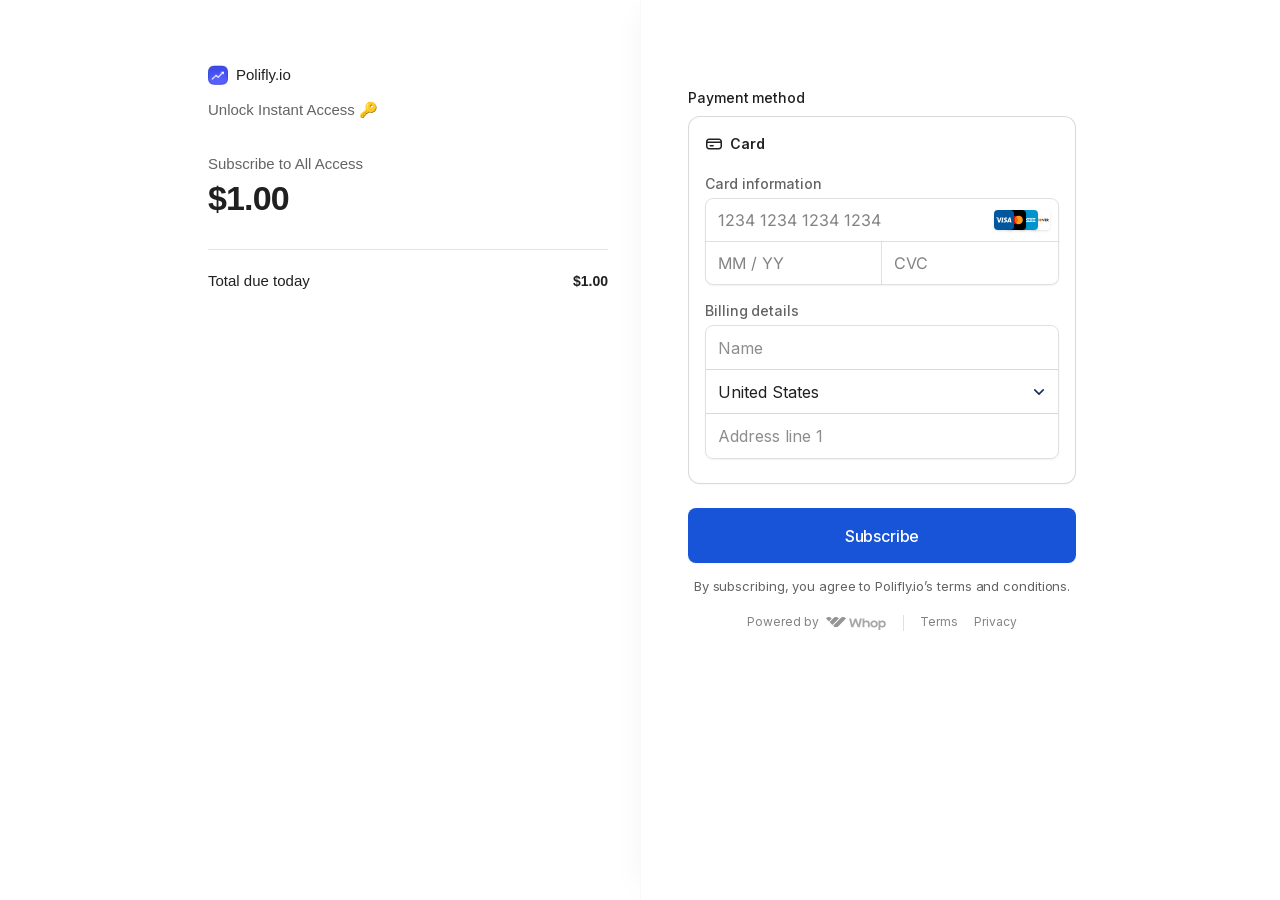
==== commit d1055a22: "Update index.html" ====
--- a/index.html
+++ b/index.html
@@ -1,5 +1,114 @@
-<!DOCTYPE html> <html lang=en class=dark style=color-scheme:dark;--promo-banner-h:60px><!--
+<!DOCTYPE html> <html lang=en><!--
  Page saved with SingleFile 
- url: https://www.arbs.xyz/ 
- saved date: Thu Jun 25 2026 01:20:13 GMT+0800 (Singapore Standard Time)
---><meta charset=utf-8><style>:root{--sf-img-16: url("[data-uri]");--sf-img-6: url("[data-uri]")}</style><style>body{transition:opacity ease-in 0.2s}</style><style>@font-face{font-family:Geist;font-style:normal;font-weight:100 900;src:url([data-uri])format("woff2");unicode-range:U+??,U+131,U+152-153,U+2BB-2BC,U+2C6,U+2DA,U+2DC,U+304,U+308,U+329,U+2000-206F,U+20AC,U+2122,U+2191,U+2193,U+2212,U+2215,U+FEFF,U+FFFD}@font-face{font-family:Geist Fallback;src:local(Arial);ascent-override:95.94%;descent-override:28.16%;line-gap-override:0.0%;size-adjust:104.76%}.geist_a71539c9-module__T19VSG__variable{--font-geist-sans:"Geist","Geist Fallback"}@font-face{font-family:Geist Mono;font-style:normal;font-weight:100 900;src:url([data-uri])format("woff2");unicode-range:U+??,U+131,U+152-153,U+2BB-2BC,U+2C6,U+2DA,U+2DC,U+304,U+308,U+329,U+2000-206F,U+20AC,U+2122,U+2191,U+2193,U+2212,U+2215,U+FEFF,U+FFFD}@font-face{font-family:Geist Mono Fallback;src:local(Arial);ascent-override:74.67%;descent-override:21.92%;line-gap-override:0.0%;size-adjust:134.59%}.geist_mono_8d43a2aa-module__8Li5zG__variable{--font-geist-mono:"Geist Mono","Geist Mono Fallback"}@font-face{font-family:Inter Tight;font-style:normal;font-weight:100 900;src:url([data-uri])format("woff2");unicode-range:U+??,U+131,U+152-153,U+2BB-2BC,U+2C6,U+2DA,U+2DC,U+304,U+308,U+329,U+2000-206F,U+20AC,U+2122,U+2191,U+2193,U+2212,U+2215,U+FEFF,U+FFFD}@font-face{font-family:Inter Tight Fallback;src:local(Arial);ascent-override:100.51%;descent-override:25.03%;line-gap-override:0.0%;size-adjust:96.39%}.inter_tight_ed89226f-module__bxlwaG__variable{--font-inter-tight:"Inter Tight","Inter Tight Fallback"}</style><style>@layer properties{@supports (((-webkit-hyphens:none)) and (not (margin-trim:inline))) or ((-moz-orient:inline) and (not (color:rgb(from red r g b)))){*,:before,:after,::backdrop{--tw-translate-x:0;--tw-translate-y:0;--tw-translate-z:0;--tw-scale-x:1;--tw-scale-y:1;--tw-scale-z:1;--tw-rotate-x:initial;--tw-rotate-y:initial;--tw-rotate-z:initial;--tw-skew-x:initial;--tw-skew-y:initial;--tw-space-y-reverse:0;--tw-space-x-reverse:0;--tw-divide-x-reverse:0;--tw-border-style:solid;--tw-divide-y-reverse:0;--tw-gradient-position:initial;--tw-gradient-from:#0000;--tw-gradient-via:#0000;--tw-gradient-to:#0000;--tw-gradient-stops:initial;--tw-gradient-via-stops:initial;--tw-gradient-from-position:0%;--tw-gradient-via-position:50%;--tw-gradient-to-position:100%;--tw-leading:initial;--tw-font-weight:initial;--tw-tracking:initial;--tw-ordinal:initial;--tw-slashed-zero:initial;--tw-numeric-figure:initial;--tw-numeric-spacing:initial;--tw-numeric-fraction:initial;--tw-shadow:0 0#0000;--tw-shadow-color:initial;--tw-shadow-alpha:100%;--tw-inset-shadow:0 0#0000;--tw-inset-shadow-color:initial;--tw-inset-shadow-alpha:100%;--tw-ring-color:initial;--tw-ring-shadow:0 0#0000;--tw-inset-ring-color:initial;--tw-inset-ring-shadow:0 0#0000;--tw-ring-inset:initial;--tw-ring-offset-width:0px;--tw-ring-offset-color:#fff;--tw-ring-offset-shadow:0 0#0000;--tw-outline-style:solid;--tw-blur:initial;--tw-brightness:initial;--tw-contrast:initial;--tw-grayscale:initial;--tw-hue-rotate:initial;--tw-invert:initial;--tw-opacity:initial;--tw-saturate:initial;--tw-sepia:initial;--tw-drop-shadow:initial;--tw-drop-shadow-color:initial;--tw-drop-shadow-alpha:100%;--tw-drop-shadow-size:initial;--tw-backdrop-blur:initial;--tw-backdrop-brightness:initial;--tw-backdrop-contrast:initial;--tw-backdrop-grayscale:initial;--tw-backdrop-hue-rotate:initial;--tw-backdrop-invert:initial;--tw-backdrop-opacity:initial;--tw-backdrop-saturate:initial;--tw-backdrop-sepia:initial;--tw-duration:initial;--tw-ease:initial}}}@layer theme{:root,:host{--font-sans:var(--font-geist-sans);--font-serif:ui-serif,Georgia,Cambria,"Times New Roman",Times,serif;--color-red-50:#fef2f2;--color-red-100:#ffe2e2;--color-red-200:#ffcaca;--color-red-300:#ffa3a3;--color-red-400:#ff6568;--color-red-500:#fb2c36;--color-red-600:#e40014;--color-red-700:#bf000f;--color-red-800:#9f0712;--color-red-900:#82181a;--color-red-950:#460809;--color-orange-50:#fff7ed;--color-orange-100:#ffedd5;--color-orange-200:#ffd7a8;--color-orange-300:#ffb96d;--color-orange-400:#ff8b1a;--color-orange-500:#fe6e00;--color-orange-600:#f05100;--color-orange-700:#c53c00;--color-orange-800:#9f2d00;--color-orange-900:#7e2a0c;--color-orange-950:#441306;--color-amber-50:#fffbeb;--color-amber-100:#fef3c6;--color-amber-200:#fee685;--color-amber-300:#ffd236;--color-amber-400:#fcbb00;--color-amber-500:#f99c00;--color-amber-600:#dd7400;--color-amber-700:#b75000;--color-amber-800:#953d00;--color-amber-900:#7b3306;--color-amber-950:#461901;--color-yellow-50:#fefce8;--color-yellow-100:#fef9c2;--color-yellow-200:#fff085;--color-yellow-400:#fac800;--color-yellow-500:#edb200;--color-yellow-600:#cd8900;--color-yellow-700:#a36100;--color-yellow-950:#432004;--color-lime-300:#bbf451;--color-lime-400:#9de500;--color-lime-500:#80cd00;--color-lime-600:#62a400;--color-lime-700:#4b7d00;--color-lime-800:#3d6300;--color-lime-950:#192e03;--color-green-200:#b9f8cf;--color-green-300:#7bf1a8;--color-green-400:#05df72;--color-green-500:#00c758;--color-green-900:#0d542b;--color-emerald-50:#ecfdf5;--color-emerald-100:#d0fae5;--color-emerald-200:#a4f4cf;--color-emerald-300:#5ee9b5;--color-emerald-400:#00d294;--color-emerald-500:#00bb7f;--color-emerald-600:#009767;--color-emerald-700:#007956;--color-emerald-800:#005f46;--color-emerald-900:#004e3b;--color-emerald-950:#002c22;--color-teal-200:#96f7e4;--color-teal-300:#46ecd5;--color-teal-400:#00d3bd;--color-teal-500:#00baa7;--color-teal-600:#009588;--color-teal-700:#00776e;--color-cyan-50:#ecfeff;--color-cyan-100:#cefafe;--color-cyan-300:#53eafd;--color-cyan-400:#00d2ef;--color-cyan-500:#00b7d7;--color-cyan-600:#0092b5;--color-sky-50:#f0f9ff;--color-sky-100:#dff2fe;--color-sky-200:#b8e6fe;--color-sky-300:#77d4ff;--color-sky-400:#00bcfe;--color-sky-500:#00a5ef;--color-sky-600:#0084cc;--color-sky-700:#0069a4;--color-sky-800:#005986;--color-sky-900:#024a70;--color-sky-950:#052f4a;--color-blue-50:#eff6ff;--color-blue-100:#dbeafe;--color-blue-200:#bedbff;--color-blue-300:#90c5ff;--color-blue-400:#54a2ff;--color-blue-500:#3080ff;--color-blue-600:#155dfc;--color-blue-700:#1447e6;--color-blue-800:#193cb8;--color-blue-900:#1c398e;--color-blue-950:#162456;--color-indigo-50:#eef2ff;--color-indigo-100:#e0e7ff;--color-indigo-200:#c7d2ff;--color-indigo-300:#a4b3ff;--color-indigo-400:#7d87ff;--color-indigo-500:#625fff;--color-indigo-600:#4f39f6;--color-indigo-700:#432dd7;--color-indigo-800:#372aac;--color-indigo-900:#312c85;--color-violet-50:#f5f3ff;--color-violet-100:#ede9fe;--color-violet-200:#ddd6ff;--color-violet-300:#c4b4ff;--color-violet-400:#a685ff;--color-violet-500:#8d54ff;--color-violet-600:#7f22fe;--color-violet-700:#7008e7;--color-violet-800:#5d0ec0;--color-violet-900:#4d179a;--color-violet-950:#2f0d68;--color-purple-50:#faf5ff;--color-purple-200:#e9d5ff;--color-purple-400:#c07eff;--color-purple-500:#ac4bff;--color-purple-600:#9810fa;--color-purple-700:#8200da;--color-purple-900:#59168b;--color-purple-950:#3c0366;--color-rose-50:#fff1f2;--color-rose-300:#ffa2ae;--color-rose-400:#ff667f;--color-rose-500:#ff2357;--color-rose-600:#e70044;--color-rose-900:#8b0836;--color-rose-950:#4d0218;--color-slate-50:#f8fafc;--color-slate-100:#f1f5f9;--color-slate-200:#e2e8f0;--color-slate-300:#cad5e2;--color-slate-400:#90a1b9;--color-slate-500:#62748e;--color-slate-600:#45556c;--color-slate-700:#314158;--color-slate-800:#1d293d;--color-slate-900:#0f172b;--color-slate-950:#020618;--color-gray-300:#d1d5dc;--color-gray-400:#99a1af;--color-gray-500:#6a7282;--color-gray-700:#364153;--color-gray-800:#1e2939;--color-zinc-50:#fafafa;--color-zinc-100:#f4f4f5;--color-zinc-200:#e4e4e7;--color-zinc-300:#d4d4d8;--color-zinc-400:#9f9fa9;--color-zinc-500:#71717b;--color-zinc-600:#52525c;--color-zinc-700:#3f3f46;--color-zinc-800:#27272a;--color-zinc-900:#18181b;--color-zinc-950:#09090b;--color-neutral-100:#f5f5f5;--color-neutral-200:#e5e5e5;--color-neutral-800:#262626;--color-neutral-950:#0a0a0a;--color-stone-800:#292524;--color-stone-900:#1c1917;--color-stone-950:#0c0a09;--color-black:#000;--color-white:#fff;--spacing:.25rem;--container-xs:20rem;--container-sm:24rem;--container-md:28rem;--container-lg:32rem;--container-xl:36rem;--container-2xl:42rem;--container-3xl:48rem;--container-4xl:56rem;--container-5xl:64rem;--container-6xl:72rem;--container-7xl:80rem;--text-xs:.75rem;--text-xs--line-height:calc(1/.75);--text-sm:.875rem;--text-sm--line-height:calc(1.25/.875);--text-base:1rem;--text-base--line-height:calc(1.5/1);--text-lg:1.125rem;--text-lg--line-height:calc(1.75/1.125);--text-xl:1.25rem;--text-xl--line-height:calc(1.75/1.25);--text-2xl:1.5rem;--text-2xl--line-height:calc(2/1.5);--text-3xl:1.875rem;--text-3xl--line-height:calc(2.25/1.875);--text-4xl:2.25rem;--text-4xl--line-height:calc(2.5/2.25);--text-5xl:3rem;--text-5xl--line-height:1;--text-6xl:3.75rem;--text-6xl--line-height:1;--text-7xl:4.5rem;--text-7xl--line-height:1;--text-8xl:6rem;--text-8xl--line-height:1;--text-9xl:8rem;--text-9xl--line-height:1;--font-weight-normal:400;--font-weight-medium:500;--font-weight-semibold:600;--font-weight-bold:700;--font-weight-extrabold:800;--font-weight-black:900;--tracking-tighter:-.05em;--tracking-tight:-.025em;--tracking-normal:0em;--tracking-wide:.025em;--tracking-wider:.05em;--tracking-widest:.1em;--leading-tight:1.25;--leading-snug:1.375;--leading-normal:1.5;--leading-relaxed:1.625;--radius-sm:.25rem;--radius-md:.375rem;--radius-lg:.5rem;--radius-xl:.75rem;--radius-2xl:1rem;--radius-3xl:1.5rem;--drop-shadow-sm:0 1px 2px #00000026;--drop-shadow-md:0 3px 3px #0000001f;--drop-shadow-lg:0 4px 4px #00000026;--drop-shadow-xl:0 9px 7px #0000001a;--drop-shadow-2xl:0 25px 25px #00000026;--ease-in:cubic-bezier(.4,0,1,1);--ease-out:cubic-bezier(0,0,.2,1);--ease-in-out:cubic-bezier(.4,0,.2,1);--animate-spin:spin 1s linear infinite;--animate-ping:ping 1s cubic-bezier(0,0,.2,1) infinite;--animate-pulse:pulse 2s cubic-bezier(.4,0,.6,1) infinite;--animate-bounce:bounce 1s infinite;--blur-sm:8px;--blur-md:12px;--blur-xl:24px;--blur-2xl:40px;--blur-3xl:64px;--aspect-video:16/9;--default-transition-duration:.15s;--default-transition-timing-function:cubic-bezier(.4,0,.2,1);--default-font-family:var(--font-geist-sans);--default-mono-font-family:var(--font-geist-mono)}@supports (color:lab(0%0 0)){:root,:host{--color-red-50:lab(96.5005%4.18508 1.52328);--color-red-100:lab(92.243%10.2865 3.83865);--color-red-200:lab(86.017%19.8815 7.75869);--color-red-300:lab(76.5514%36.422 15.5335);--color-red-400:lab(63.7053%60.745 31.3109);--color-red-500:lab(55.4814%75.0732 48.8528);--color-red-600:lab(48.4493%77.4328 61.5452);--color-red-700:lab(40.4273%67.2623 53.7441);--color-red-800:lab(33.7174%55.8993 41.0293);--color-red-900:lab(28.5139%44.5539 29.0463);--color-red-950:lab(13.003%29.04 16.7519);--color-orange-50:lab(97.7008%1.53735 5.90649);--color-orange-100:lab(94.7127%3.58394 14.3151);--color-orange-200:lab(88.4871%9.94918 28.8378);--color-orange-300:lab(80.8059%21.7313 50.4455);--color-orange-400:lab(70.0429%42.5156 75.8207);--color-orange-500:lab(64.272%57.1788 90.3583);--color-orange-600:lab(57.1026%64.2584 89.8886);--color-orange-700:lab(46.4615%57.7275 70.8507);--color-orange-800:lab(37.1566%46.6433 50.5562);--color-orange-900:lab(30.2951%36.0434 37.671);--color-orange-950:lab(14.1747%23.4515 19.4461);--color-amber-50:lab(98.6252% -.635922 8.42309);--color-amber-100:lab(95.916% -1.21653 23.111);--color-amber-200:lab(91.7203% -.505269 49.9084);--color-amber-300:lab(86.4156%6.13147 78.3961);--color-amber-400:lab(80.1641%16.6016 99.2089);--color-amber-500:lab(72.7183%31.8672 97.9407);--color-amber-600:lab(60.3514%40.5624 87.1228);--color-amber-700:lab(47.2709%42.9082 69.2966);--color-amber-800:lab(37.8822%37.1699 52.2718);--color-amber-900:lab(31.2288%30.2627 40.0378);--color-amber-950:lab(15.8111%20.9107 23.3752);--color-yellow-50:lab(98.6846% -1.79055 9.7766);--color-yellow-100:lab(97.3564% -4.51407 27.344);--color-yellow-200:lab(94.3433% -5.00429 52.9663);--color-yellow-400:lab(83.2664%8.65132 106.895);--color-yellow-500:lab(76.3898%14.5258 98.4589);--color-yellow-600:lab(62.7799%22.4197 86.1544);--color-yellow-700:lab(47.8202%25.2426 66.5015);--color-yellow-950:lab(16.8146%15.7422 23.1133);--color-lime-300:lab(89.9218% -35.6546 68.5254);--color-lime-400:lab(83.7876% -45.0447 88.4738);--color-lime-500:lab(75.3197% -46.6547 86.1778);--color-lime-600:lab(61.1055% -41.0235 73.1483);--color-lime-700:lab(47.246% -32.2589 55.8249);--color-lime-800:lab(37.7655% -25.1694 43.0683);--color-lime-950:lab(16.5113% -15.1841 22.0145);--color-green-200:lab(92.4222% -26.4702 12.9427);--color-green-300:lab(86.9953% -47.2691 25.0054);--color-green-400:lab(78.503% -64.9265 39.7492);--color-green-500:lab(70.5521% -66.5147 45.8073);--color-green-900:lab(30.797% -29.6927 17.382);--color-emerald-50:lab(97.8462% -6.94966 1.85487);--color-emerald-100:lab(94.9004% -17.0769 5.63836);--color-emerald-200:lab(90.2247% -31.039 9.47084);--color-emerald-300:lab(83.9203% -48.7124 13.8849);--color-emerald-400:lab(75.0771% -60.7313 19.4147);--color-emerald-500:lab(66.9756% -58.27 19.5419);--color-emerald-600:lab(55.0481% -49.9246 15.93);--color-emerald-700:lab(44.4871% -41.0396 11.0361);--color-emerald-800:lab(35.3675% -33.1188 8.04002);--color-emerald-900:lab(28.8637% -26.9249 5.45986);--color-emerald-950:lab(15.0582% -17.9507 2.38369);--color-teal-200:lab(90.7612% -33.1343-.542295);--color-teal-300:lab(84.8977% -48.1516-1.3321);--color-teal-400:lab(76.0109% -53.3483-2.27906);--color-teal-500:lab(67.3859% -49.0983-2.63511);--color-teal-600:lab(55.0223% -41.0774-3.90277);--color-teal-700:lab(44.4134% -33.1436-4.22149);--color-cyan-50:lab(98.3304% -5.97432-2.62108);--color-cyan-100:lab(95.3146% -13.8285-6.84732);--color-cyan-300:lab(85.3886% -36.7636-21.5716);--color-cyan-400:lab(76.6045% -40.9406-29.6231);--color-cyan-500:lab(67.805% -35.3952-30.2018);--color-cyan-600:lab(55.1767% -26.7496-30.5139);--color-sky-50:lab(97.3623% -2.33802-4.13098);--color-sky-100:lab(94.3709% -4.56053-8.23453);--color-sky-200:lab(88.6983% -11.3978-16.8488);--color-sky-300:lab(80.3307% -20.2945-31.385);--color-sky-400:lab(70.687% -23.6078-45.9483);--color-sky-500:lab(63.3038% -18.433-51.0407);--color-sky-600:lab(51.7754% -11.4712-49.8349);--color-sky-700:lab(41.6013% -9.10804-42.5647);--color-sky-800:lab(35.164% -9.57692-34.4068);--color-sky-900:lab(29.1959% -8.34689-28.2453);--color-sky-950:lab(17.8299% -5.31271-21.1584);--color-blue-50:lab(96.492% -1.14644-5.11479);--color-blue-100:lab(92.0301% -2.24757-11.6453);--color-blue-200:lab(86.15% -4.04379-21.0797);--color-blue-300:lab(77.5052% -6.4629-36.42);--color-blue-400:lab(65.0361% -1.42065-56.9802);--color-blue-500:lab(54.1736%13.3369-74.6839);--color-blue-600:lab(44.0605%29.0279-86.0352);--color-blue-700:lab(36.9089%35.0961-85.6872);--color-blue-800:lab(30.2514%27.7853-70.2699);--color-blue-900:lab(26.1542%15.7545-51.5504);--color-blue-950:lab(15.6723%8.86232-32.2945);--color-indigo-50:lab(95.4818%.411302-6.78529);--color-indigo-100:lab(91.6577%1.04591-12.7199);--color-indigo-200:lab(84.4329%3.18977-23.9688);--color-indigo-300:lab(74.0235%8.54138-41.6075);--color-indigo-400:lab(59.866%22.4834-64.4485);--color-indigo-500:lab(48.295%38.3129-81.9673);--color-indigo-600:lab(38.4009%52.6132-92.3857);--color-indigo-700:lab(32.4486%49.2217-84.6695);--color-indigo-800:lab(26.6645%37.9804-68.6402);--color-indigo-900:lab(23.3911%24.6978-50.4718);--color-violet-50:lab(96.2416%2.28849-5.51657);--color-violet-100:lab(93.0838%4.35197-9.88284);--color-violet-200:lab(87.0888%8.53688-19.4189);--color-violet-300:lab(76.7419%18.3911-37.0706);--color-violet-400:lab(62.8239%34.9159-60.0512);--color-violet-500:lab(49.9355%55.1776-81.8963);--color-violet-600:lab(41.088%68.9966-91.995);--color-violet-700:lab(35.2783%67.9912-88.793);--color-violet-800:lab(29.3188%57.7986-76.1493);--color-violet-900:lab(24.3783%45.7525-61.4902);--color-violet-950:lab(14.0706%33.3353-46.7553);--color-purple-50:lab(97.1627%2.99937-4.13398);--color-purple-200:lab(87.8405%13.4282-18.7159);--color-purple-400:lab(63.6946%47.6127-59.2066);--color-purple-500:lab(52.0183%66.11-78.2316);--color-purple-600:lab(43.0295%75.21-86.5669);--color-purple-700:lab(36.1758%69.8525-80.0381);--color-purple-900:lab(24.9401%45.2703-51.2728);--color-purple-950:lab(14.8253%38.9005-44.5861);--color-rose-50:lab(96.2369%4.94155 1.28011);--color-rose-300:lab(76.6339%38.3549 9.68835);--color-rose-400:lab(64.4125%63.0291 19.2068);--color-rose-500:lab(56.101%79.4328 31.4532);--color-rose-600:lab(49.1882%81.577 36.0311);--color-rose-900:lab(29.7104%51.514 12.6253);--color-rose-950:lab(14.2323%34.0086 9.80922);--color-slate-50:lab(98.1434% -.369519-1.05966);--color-slate-100:lab(96.286% -.852436-2.46847);--color-slate-200:lab(91.7353% -.998765-4.76968);--color-slate-300:lab(84.7652% -1.94535-7.93337);--color-slate-400:lab(65.5349% -2.25151-14.5072);--color-slate-500:lab(48.0876% -2.03595-16.5814);--color-slate-600:lab(35.5623% -1.74978-15.4316);--color-slate-700:lab(26.9569% -1.47016-15.6993);--color-slate-800:lab(16.132% -.318035-14.6672);--color-slate-900:lab(7.78673%1.82345-15.0537);--color-slate-950:lab(1.76974%1.32743-9.28855);--color-gray-300:lab(85.1236% -.612259-3.7138);--color-gray-400:lab(65.9269% -.832707-8.17473);--color-gray-500:lab(47.7841% -.393182-10.0268);--color-gray-700:lab(27.1134% -.956401-12.3224);--color-gray-800:lab(16.1051% -1.18239-11.7533);--color-zinc-50:lab(98.26%0 0);--color-zinc-100:lab(96.1634%.0993311-.364041);--color-zinc-200:lab(90.6853%.399232-1.45452);--color-zinc-300:lab(84.9837%.601262-2.17986);--color-zinc-400:lab(65.6464%1.53497-5.42429);--color-zinc-500:lab(47.8878%1.65477-5.77283);--color-zinc-600:lab(35.1166%1.78212-6.1173);--color-zinc-700:lab(26.8019%1.35387-4.68303);--color-zinc-800:lab(15.7305%.613764-2.16959);--color-zinc-900:lab(8.30603%.618205-2.16572);--color-zinc-950:lab(2.51107%.242703-.886115);--color-neutral-100:lab(96.52% -.0000298023 .0000119209);--color-neutral-200:lab(90.952%0-.0000119209);--color-neutral-800:lab(15.204%0-.00000596046);--color-neutral-950:lab(2.75381%0 0);--color-stone-800:lab(15.0353%1.96067 1.53427);--color-stone-900:lab(9.03835%1.15298 1.92955);--color-stone-950:lab(2.86037%.455312 .568903)}}}@layer base{*,:after,:before,::backdrop{box-sizing:border-box;border:0 solid;margin:0;padding:0}::file-selector-button{box-sizing:border-box;border:0 solid;margin:0;padding:0}html,:host{-webkit-text-size-adjust:100%;tab-size:4;line-height:1.5;font-family:var(--default-font-family,ui-sans-serif,system-ui,sans-serif,"Apple Color Emoji","Segoe UI Emoji","Segoe UI Symbol","Noto Color Emoji");font-feature-settings:var(--default-font-feature-settings,normal);font-variation-settings:var(--default-font-variation-settings,normal);-webkit-tap-highlight-color:transparent}a{color:inherit;-webkit-text-decoration:inherit;text-decoration:inherit}:-moz-focusring{outline:auto}img,svg,audio{vertical-align:middle;display:block}img{max-width:100%;height:auto}button,input{font:inherit;font-feature-settings:inherit;font-variation-settings:inherit;letter-spacing:inherit;color:inherit;opacity:1;background-color:#0000;border-radius:0}::file-selector-button{font:inherit;font-feature-settings:inherit;font-variation-settings:inherit;letter-spacing:inherit;color:inherit;opacity:1;background-color:#0000;border-radius:0}::file-selector-button{margin-inline-end:4px}::placeholder{opacity:1}@supports (not ((-webkit-appearance:-apple-pay-button))) or (contain-intrinsic-size:1px){::placeholder{color:currentColor}@supports (color:color-mix(in lab,red,red)){::placeholder{color:color-mix(in oklab,currentcolor 50%,transparent)}}}::-webkit-search-decoration{-webkit-appearance:none}::-webkit-date-and-time-value{min-height:1lh;text-align:inherit}::-webkit-datetime-edit{display:inline-flex}::-webkit-datetime-edit-fields-wrapper{padding:0}::-webkit-datetime-edit{padding-block:0}::-webkit-datetime-edit-year-field{padding-block:0}::-webkit-datetime-edit-month-field{padding-block:0}::-webkit-datetime-edit-day-field{padding-block:0}::-webkit-datetime-edit-hour-field{padding-block:0}::-webkit-datetime-edit-minute-field{padding-block:0}::-webkit-datetime-edit-second-field{padding-block:0}::-webkit-datetime-edit-millisecond-field{padding-block:0}::-webkit-datetime-edit-meridiem-field{padding-block:0}::-webkit-calendar-picker-indicator{line-height:1}:-moz-ui-invalid{box-shadow:none}button{appearance:button}::file-selector-button{appearance:button}::-webkit-inner-spin-button{height:auto}::-webkit-outer-spin-button{height:auto}[hidden]:where(:not([hidden=until-found])){display:none!important}}@layer components;@layer utilities{.pointer-events-none{pointer-events:none}.absolute{position:absolute}.fixed{position:fixed}.relative{position:relative}.-inset-2{inset:calc(var(--spacing)*-2)}.-inset-4{inset:calc(var(--spacing)*-4)}.inset-0{inset:calc(var(--spacing)*0)}.inset-x-0{inset-inline:calc(var(--spacing)*0)}.inset-y-0{inset-block:calc(var(--spacing)*0)}.-top-12{top:calc(var(--spacing)*-12)}.top-0{top:calc(var(--spacing)*0)}.top-\[-80px\]{top:-80px}.top-\[4\.6\%\]{top:4.6%}.top-\[13\%\]{top:13%}.top-\[calc\(1\.75rem\+var\(--promo-banner-h\,0px\)\)\]{top:calc(1.75rem + var(--promo-banner-h,0px))}.-right-12{right:calc(var(--spacing)*-12)}.right-0{right:calc(var(--spacing)*0)}.right-\[-4\.8\%\]{right:-4.8%}.right-\[-9\.4\%\]{right:-9.4%}.right-\[40px\]{right:40px}.-bottom-8{bottom:calc(var(--spacing)*-8)}.bottom-\[-9\%\]{bottom:-9%}.bottom-\[-10\.5\%\]{bottom:-10.5%}.-left-8{left:calc(var(--spacing)*-8)}.left-0{left:calc(var(--spacing)*0)}.left-1\/2{left:50%}.left-4{left:calc(var(--spacing)*4)}.left-\[2\.2\%\]{left:2.2%}.left-\[3\.5\%\]{left:3.5%}.z-0{z-index:0}.z-10{z-index:10}.z-20{z-index:20}.z-30{z-index:30}.z-\[-1\]{z-index:-1}.z-\[100\]{z-index:100}.mx-1\.5{margin-inline:calc(var(--spacing)*1.5)}.mx-auto{margin-inline:auto}.mt-0{margin-top:calc(var(--spacing)*0)}.mt-0\.5{margin-top:calc(var(--spacing)*.5)}.mt-1{margin-top:calc(var(--spacing)*1)}.mt-1\.5{margin-top:calc(var(--spacing)*1.5)}.mt-2{margin-top:calc(var(--spacing)*2)}.mt-2\.5{margin-top:calc(var(--spacing)*2.5)}.mt-3{margin-top:calc(var(--spacing)*3)}.mt-3\.5{margin-top:calc(var(--spacing)*3.5)}.mt-4{margin-top:calc(var(--spacing)*4)}.mt-5{margin-top:calc(var(--spacing)*5)}.mt-8{margin-top:calc(var(--spacing)*8)}.mt-\[-12px\]{margin-top:-12px}.mr-0{margin-right:calc(var(--spacing)*0)}.mr-1{margin-right:calc(var(--spacing)*1)}.mb-0\.5{margin-bottom:calc(var(--spacing)*.5)}.mb-1{margin-bottom:calc(var(--spacing)*1)}.mb-2{margin-bottom:calc(var(--spacing)*2)}.mb-6{margin-bottom:calc(var(--spacing)*6)}.ml-0\.5{margin-left:calc(var(--spacing)*.5)}.ml-1{margin-left:calc(var(--spacing)*1)}.ml-auto{margin-left:auto}.\[box-sizing\:border-box\],.box-border{box-sizing:border-box}.block{display:block}.flex{display:flex}.grid{display:grid}.hidden{display:none}.inline-block{display:inline-block}.inline-flex{display:inline-flex}.size-3\.5{width:calc(var(--spacing)*3.5);height:calc(var(--spacing)*3.5)}.size-\[28\.41px\]{width:28.41px;height:28.41px}.h-1\.5{height:calc(var(--spacing)*1.5)}.h-2{height:calc(var(--spacing)*2)}.h-3{height:calc(var(--spacing)*3)}.h-3\.5{height:calc(var(--spacing)*3.5)}.h-4{height:calc(var(--spacing)*4)}.h-5{height:calc(var(--spacing)*5)}.h-6{height:calc(var(--spacing)*6)}.h-7{height:calc(var(--spacing)*7)}.h-8{height:calc(var(--spacing)*8)}.h-12{height:calc(var(--spacing)*12)}.h-20{height:calc(var(--spacing)*20)}.h-32{height:calc(var(--spacing)*32)}.h-40{height:calc(var(--spacing)*40)}.h-\[6px\]{height:6px}.h-\[34px\]{height:34px}.h-\[44px\]{height:44px}.h-\[52px\]{height:52px}.h-\[68px\]{height:68px}.h-\[76px\]{height:76px}.h-\[84px\]{height:84px}.h-\[88px\]{height:88px}.h-\[186\.14px\]{height:186.14px}.h-\[190px\]{height:190px}.h-\[420px\]{height:420px}.h-auto{height:auto}.h-full{height:100%}.h-px{height:1px}.max-h-\[34px\]{max-height:34px}.min-h-0{min-height:calc(var(--spacing)*0)}.min-h-\[34px\]{min-height:34px}.min-h-\[36px\]{min-height:36px}.min-h-\[52px\]{min-height:52px}.min-h-\[88px\]{min-height:88px}.min-h-\[194px\]{min-height:194px}.min-h-\[360px\]{min-height:360px}.min-h-\[420px\]{min-height:420px}.min-h-px{min-height:1px}.min-h-screen{min-height:100vh}.\[width\:clamp\(88px\,7\.6vw\,122px\)\]{width:clamp(88px,7.6vw,122px)}.\[width\:clamp\(98px\,8\.8vw\,146px\)\]{width:clamp(98px,8.8vw,146px)}.\[width\:clamp\(192px\,16\.4vw\,262px\)\]{width:clamp(192px,16.4vw,262px)}.\[width\:clamp\(258px\,26\.4vw\,410px\)\]{width:clamp(258px,26.4vw,410px)}.w-1\.5{width:calc(var(--spacing)*1.5)}.w-1\/3{width:33.3333%}.w-2{width:calc(var(--spacing)*2)}.w-3{width:calc(var(--spacing)*3)}.w-3\.5{width:calc(var(--spacing)*3.5)}.w-4{width:calc(var(--spacing)*4)}.w-5{width:calc(var(--spacing)*5)}.w-6{width:calc(var(--spacing)*6)}.w-7{width:calc(var(--spacing)*7)}.w-8{width:calc(var(--spacing)*8)}.w-20{width:calc(var(--spacing)*20)}.w-32{width:calc(var(--spacing)*32)}.w-40{width:calc(var(--spacing)*40)}.w-\[12px\]{width:12px}.w-\[14px\]{width:14px}.w-\[16px\]{width:16px}.w-\[18px\]{width:18px}.w-\[24px\]{width:24px}.w-\[28px\]{width:28px}.w-\[30px\]{width:30px}.w-\[38\%\]{width:38%}.w-\[52px\]{width:52px}.w-\[84px\]{width:84px}.w-\[192px\]{width:192px}.w-\[320px\]{width:320px}.w-\[420px\]{width:420px}.w-\[426px\]{width:426px}.w-auto{width:auto}.w-fit{width:fit-content}.w-full{width:100%}.max-w-\[40\%\]{max-width:40%}.max-w-\[240px\]{max-width:240px}.max-w-\[350px\]{max-width:350px}.max-w-\[463\.28px\]{max-width:463.28px}.max-w-\[520px\]{max-width:520px}.max-w-\[1100px\]{max-width:1100px}.max-w-\[1198px\]{max-width:1198px}.max-w-\[min\(100\%\,12\.5rem\)\]{max-width:min(100%,12.5rem)}.max-w-\[min\(100\%\,76rem\)\]{max-width:min(100%,76rem)}.max-w-\[min\(100\%\,87\.5rem\)\]{max-width:min(100%,87.5rem)}.max-w-\[min\(100\%\,100rem\)\]{max-width:min(100%,100rem)}.max-w-\[min\(100\%\,340px\)\]{max-width:min(100%,340px)}.max-w-\[min\(100\%\,420px\)\]{max-width:min(100%,420px)}.max-w-\[min\(100\%\,430px\)\]{max-width:min(100%,430px)}.max-w-full{max-width:100%}.max-w-xl{max-width:var(--container-xl)}.min-w-0{min-width:calc(var(--spacing)*0)}.flex-1{flex:1}.flex-none{flex:none}.shrink{flex-shrink:1}.shrink-0{flex-shrink:0}.-translate-x-1\/2{--tw-translate-x:calc(calc(1/2*100%)*-1);translate:var(--tw-translate-x) var(--tw-translate-y)}.translate-x-8{--tw-translate-x:calc(var(--spacing)*8)}.-translate-y-5{--tw-translate-y:calc(var(--spacing)*-5);translate:var(--tw-translate-x) var(--tw-translate-y)}.-rotate-12{rotate:-12deg}.rotate-90{rotate:90deg}.rotate-\[10deg\]{rotate:10deg}.rotate-\[18\.84deg\]{rotate:18.84deg}.rotate-\[64deg\]{rotate:64deg}.rotate-\[184deg\]{rotate:184deg}.transform{transform:var(--tw-rotate-x,) var(--tw-rotate-y,) var(--tw-rotate-z,) var(--tw-skew-x,) var(--tw-skew-y,)}.animate-ping{animation:var(--animate-ping)}.cursor-pointer{cursor:pointer}.\[touch-action\:manipulation\]{touch-action:manipulation}.scroll-mt-28{scroll-margin-top:calc(var(--spacing)*28)}.\[appearance\:textfield\]{appearance:textfield}.appearance-none{appearance:none}.auto-rows-fr{grid-auto-rows:minmax(0,1fr)}.grid-cols-1{grid-template-columns:repeat(1,minmax(0,1fr))}.grid-cols-2{grid-template-columns:repeat(2,minmax(0,1fr))}.grid-cols-3{grid-template-columns:repeat(3,minmax(0,1fr))}.grid-cols-\[1fr_auto_1fr\]{grid-template-columns:1fr auto 1fr}.flex-col{flex-direction:column}.flex-row{flex-direction:row}.flex-nowrap{flex-wrap:nowrap}.flex-wrap{flex-wrap:wrap}.items-baseline{align-items:baseline}.items-center{align-items:center}.items-end{align-items:flex-end}.items-start{align-items:flex-start}.items-stretch{align-items:stretch}.justify-between{justify-content:space-between}.justify-center{justify-content:center}.justify-end{justify-content:flex-end}.justify-start{justify-content:flex-start}.gap-0\.5{gap:calc(var(--spacing)*.5)}.gap-1{gap:calc(var(--spacing)*1)}.gap-1\.5{gap:calc(var(--spacing)*1.5)}.gap-2{gap:calc(var(--spacing)*2)}.gap-2\.5{gap:calc(var(--spacing)*2.5)}.gap-3{gap:calc(var(--spacing)*3)}.gap-4{gap:calc(var(--spacing)*4)}.gap-5{gap:calc(var(--spacing)*5)}.gap-6{gap:calc(var(--spacing)*6)}.gap-8{gap:calc(var(--spacing)*8)}.gap-9{gap:calc(var(--spacing)*9)}.gap-12{gap:calc(var(--spacing)*12)}.gap-\[4\.24px\]{gap:4.24px}.gap-\[22px\]{gap:22px}.gap-\[42px\]{gap:42px}.gap-\[54px\]{gap:54px}:where(.space-y-1>:not(:last-child)){--tw-space-y-reverse:0;margin-block-start:calc(calc(var(--spacing)*1)*var(--tw-space-y-reverse));margin-block-end:calc(calc(var(--spacing)*1)*calc(1 - var(--tw-space-y-reverse)))}:where(.space-y-2>:not(:last-child)){--tw-space-y-reverse:0;margin-block-start:calc(calc(var(--spacing)*2)*var(--tw-space-y-reverse));margin-block-end:calc(calc(var(--spacing)*2)*calc(1 - var(--tw-space-y-reverse)))}:where(.space-y-3>:not(:last-child)){--tw-space-y-reverse:0;margin-block-start:calc(calc(var(--spacing)*3)*var(--tw-space-y-reverse));margin-block-end:calc(calc(var(--spacing)*3)*calc(1 - var(--tw-space-y-reverse)))}:where(.space-y-4>:not(:last-child)){--tw-space-y-reverse:0;margin-block-start:calc(calc(var(--spacing)*4)*var(--tw-space-y-reverse));margin-block-end:calc(calc(var(--spacing)*4)*calc(1 - var(--tw-space-y-reverse)))}.gap-x-1\.5{column-gap:calc(var(--spacing)*1.5)}.gap-x-2{column-gap:calc(var(--spacing)*2)}.gap-x-3{column-gap:calc(var(--spacing)*3)}.gap-x-4{column-gap:calc(var(--spacing)*4)}.gap-y-0\.5{row-gap:calc(var(--spacing)*.5)}.gap-y-1{row-gap:calc(var(--spacing)*1)}.gap-y-2{row-gap:calc(var(--spacing)*2)}.gap-y-5{row-gap:calc(var(--spacing)*5)}:where(.divide-y>:not(:last-child)){--tw-divide-y-reverse:0;border-bottom-style:var(--tw-border-style);border-top-style:var(--tw-border-style);border-top-width:calc(1px*var(--tw-divide-y-reverse));border-bottom-width:calc(1px*calc(1 - var(--tw-divide-y-reverse)))}:where(.divide-white\/10>:not(:last-child)){border-color:#ffffff1a}@supports (color:color-mix(in lab,red,red)){:where(.divide-white\/10>:not(:last-child)){border-color:color-mix(in oklab,var(--color-white) 10%,transparent)}}.self-center{align-self:center}.justify-self-start{justify-self:flex-start}.truncate{text-overflow:ellipsis;white-space:nowrap;overflow:hidden}.overflow-hidden{overflow:hidden}.overflow-visible{overflow:visible}.overflow-x-auto{overflow-x:auto}.overflow-x-clip{overflow-x:clip}.rounded-2xl{border-radius:var(--radius-2xl)}.rounded-\[1\.25rem\]{border-radius:1.25rem}.rounded-\[5\.1px\]{border-radius:5.1px}.rounded-\[8px\]{border-radius:8px}.rounded-\[12px\]{border-radius:12px}.rounded-\[13\.5933px\]{border-radius:13.5933px}.rounded-\[20\.47px\]{border-radius:20.47px}.rounded-\[20px\]{border-radius:20px}.rounded-\[24px\]{border-radius:24px}.rounded-\[30\.7px\]{border-radius:30.7px}.rounded-\[30px\]{border-radius:30px}.rounded-\[300px\]{border-radius:300px}.rounded-\[999px\]{border-radius:999px}.rounded-\[3000px\]{border-radius:3000px}.rounded-full{border-radius:3.40282e38px}.rounded-lg{border-radius:var(--radius-lg)}.rounded-md{border-radius:var(--radius-md)}.rounded-sm{border-radius:var(--radius-sm)}.rounded-xl{border-radius:var(--radius-xl)}.border{border-style:var(--tw-border-style);border-width:1px}.border-2{border-style:var(--tw-border-style);border-width:2px}.border-t{border-top-style:var(--tw-border-style);border-top-width:1px}.border-b{border-bottom-style:var(--tw-border-style);border-bottom-width:1px}.border-dashed{--tw-border-style:dashed;border-style:dashed}.border-\[\#0e937d\]\/20{border-color:lab(54.2992% -37.9698 1.97111/.2)}.border-\[\#0000FF\]\/15{border-color:lab(29.5683%68.2873-112.03/.15)}.border-\[\#0000FF\]\/40{border-color:lab(29.5683%68.2873-112.03/.4)}.border-\[\#0000ff\]\/8{border-color:lab(29.5683%68.2873-112.03/.08)}.border-\[\#0000ff\]\/12{border-color:lab(29.5683%68.2873-112.03/.12)}.border-\[\#0000ff\]\/15{border-color:lab(29.5683%68.2873-112.03/.15)}.border-\[\#11A458\]{border-color:#11a458}.border-\[\#11A458\]\/25{border-color:lab(59.2783% -50.0743 28.9356/.25)}.border-\[\#11A458\]\/30{border-color:lab(59.2783% -50.0743 28.9356/.3)}.border-\[\#086efc\]{border-color:#086efc}.border-\[\#086efc\]\/25{border-color:lab(48.4274%18.4565-79.1761/.25)}.border-\[\#086efc\]\/30{border-color:lab(48.4274%18.4565-79.1761/.3)}.border-\[\#17946D\]{border-color:#17946d}.border-\[\#C3C3C3\]{border-color:#c3c3c3}.border-\[\#D7D7D7\]{border-color:#d7d7d7}.border-\[\#bebebe\]{border-color:#bebebe}.border-\[\#d7d7d7\]{border-color:#d7d7d7}.border-\[\#e2e5ec\]{border-color:#e2e5ec}.border-\[\#e6e6e6\]{border-color:#e6e6e6}.border-\[\#ebebeb\]{border-color:#ebebeb}.border-black\/10{border-color:#0000001a}@supports (color:color-mix(in lab,red,red)){.border-black\/10{border-color:color-mix(in oklab,var(--color-black) 10%,transparent)}}.border-black\/15{border-color:#00000026}@supports (color:color-mix(in lab,red,red)){.border-black\/15{border-color:color-mix(in oklab,var(--color-black) 15%,transparent)}}.border-black\/25{border-color:#00000040}@supports (color:color-mix(in lab,red,red)){.border-black\/25{border-color:color-mix(in oklab,var(--color-black) 25%,transparent)}}.border-black\/\[0\.06\]{border-color:#0000000f}@supports (color:color-mix(in lab,red,red)){.border-black\/\[0\.06\]{border-color:color-mix(in oklab,var(--color-black) 6%,transparent)}}.border-emerald-500\/20{border-color:#00bb7f33}@supports (color:color-mix(in lab,red,red)){.border-emerald-500\/20{border-color:color-mix(in oklab,var(--color-emerald-500) 20%,transparent)}}.border-emerald-500\/50{border-color:#00bb7f80}@supports (color:color-mix(in lab,red,red)){.border-emerald-500\/50{border-color:color-mix(in oklab,var(--color-emerald-500) 50%,transparent)}}.border-sky-400\/35{border-color:#00bcfe59}@supports (color:color-mix(in lab,red,red)){.border-sky-400\/35{border-color:color-mix(in oklab,var(--color-sky-400) 35%,transparent)}}.border-white\/5{border-color:#ffffff0d}@supports (color:color-mix(in lab,red,red)){.border-white\/5{border-color:color-mix(in oklab,var(--color-white) 5%,transparent)}}.border-white\/10{border-color:#ffffff1a}@supports (color:color-mix(in lab,red,red)){.border-white\/10{border-color:color-mix(in oklab,var(--color-white) 10%,transparent)}}.border-white\/20{border-color:#fff3}@supports (color:color-mix(in lab,red,red)){.border-white\/20{border-color:color-mix(in oklab,var(--color-white) 20%,transparent)}}.border-white\/60{border-color:#fff9}@supports (color:color-mix(in lab,red,red)){.border-white\/60{border-color:color-mix(in oklab,var(--color-white) 60%,transparent)}}.border-white\/70{border-color:#ffffffb3}@supports (color:color-mix(in lab,red,red)){.border-white\/70{border-color:color-mix(in oklab,var(--color-white) 70%,transparent)}}.border-white\/80{border-color:#fffc}@supports (color:color-mix(in lab,red,red)){.border-white\/80{border-color:color-mix(in oklab,var(--color-white) 80%,transparent)}}.border-white\/90{border-color:#ffffffe6}@supports (color:color-mix(in lab,red,red)){.border-white\/90{border-color:color-mix(in oklab,var(--color-white) 90%,transparent)}}.border-zinc-300\/70{border-color:#d4d4d8b3}@supports (color:color-mix(in lab,red,red)){.border-zinc-300\/70{border-color:color-mix(in oklab,var(--color-zinc-300) 70%,transparent)}}.bg-\[\#0E937D\]{background-color:#0e937d}.bg-\[\#0e937d\]{background-color:#0e937d}.bg-\[\#0e937d\]\/10{background-color:lab(54.2992% -37.9698 1.97111/.1)}.bg-\[\#0000FF\]{background-color:#00f}.bg-\[\#0000FF\]\/5{background-color:lab(29.5683%68.2873-112.03/.05)}.bg-\[\#0000ff\]{background-color:#00f}.bg-\[\#0000ff\]\/8{background-color:lab(29.5683%68.2873-112.03/.08)}.bg-\[\#11A458\]\/10{background-color:lab(59.2783% -50.0743 28.9356/.1)}.bg-\[\#070a12\]{background-color:#070a12}.bg-\[\#086efc\]\/10{background-color:lab(48.4274%18.4565-79.1761/.1)}.bg-\[\#F7F8FC\]{background-color:#f7f8fc}.bg-\[\#f7f8fc\]\/92{background-color:lab(97.587%.187725-2.04629/.92)}.bg-\[\#f7f8fc\]\/95{background-color:lab(97.587%.187725-2.04629/.95)}.bg-\[rgba\(0\,0\,0\,0\.08\)\]{background-color:#00000014}.bg-\[rgba\(234\,241\,252\,0\.72\)\]{background-color:#eaf1fcb8}.bg-\[rgba\(255\,255\,255\,0\.68\)\]{background-color:#ffffffad}.bg-\[rgba\(255\,255\,255\,0\.92\)\]{background-color:#ffffffeb}.bg-black\/10{background-color:#0000001a}@supports (color:color-mix(in lab,red,red)){.bg-black\/10{background-color:color-mix(in oklab,var(--color-black) 10%,transparent)}}.bg-black\/20{background-color:#0003}@supports (color:color-mix(in lab,red,red)){.bg-black\/20{background-color:color-mix(in oklab,var(--color-black) 20%,transparent)}}.bg-black\/25{background-color:#00000040}@supports (color:color-mix(in lab,red,red)){.bg-black\/25{background-color:color-mix(in oklab,var(--color-black) 25%,transparent)}}.bg-blue-500\/5{background-color:#3080ff0d}@supports (color:color-mix(in lab,red,red)){.bg-blue-500\/5{background-color:color-mix(in oklab,var(--color-blue-500) 5%,transparent)}}.bg-blue-500\/\[0\.03\]{background-color:#3080ff08}@supports (color:color-mix(in lab,red,red)){.bg-blue-500\/\[0\.03\]{background-color:color-mix(in oklab,var(--color-blue-500) 3%,transparent)}}.bg-emerald-500\/10{background-color:#00bb7f1a}@supports (color:color-mix(in lab,red,red)){.bg-emerald-500\/10{background-color:color-mix(in oklab,var(--color-emerald-500) 10%,transparent)}}.bg-sky-950\/55{background-color:#052f4a8c}@supports (color:color-mix(in lab,red,red)){.bg-sky-950\/55{background-color:color-mix(in oklab,var(--color-sky-950) 55%,transparent)}}.bg-slate-950\/80{background-color:#020618cc}@supports (color:color-mix(in lab,red,red)){.bg-slate-950\/80{background-color:color-mix(in oklab,var(--color-slate-950) 80%,transparent)}}.bg-transparent{background-color:#0000}.bg-white{background-color:var(--color-white)}.bg-white\/50{background-color:#ffffff80}@supports (color:color-mix(in lab,red,red)){.bg-white\/50{background-color:color-mix(in oklab,var(--color-white) 50%,transparent)}}.bg-white\/60{background-color:#fff9}@supports (color:color-mix(in lab,red,red)){.bg-white\/60{background-color:color-mix(in oklab,var(--color-white) 60%,transparent)}}.bg-white\/70{background-color:#ffffffb3}@supports (color:color-mix(in lab,red,red)){.bg-white\/70{background-color:color-mix(in oklab,var(--color-white) 70%,transparent)}}.bg-white\/80{background-color:#fffc}@supports (color:color-mix(in lab,red,red)){.bg-white\/80{background-color:color-mix(in oklab,var(--color-white) 80%,transparent)}}.bg-white\/90{background-color:#ffffffe6}@supports (color:color-mix(in lab,red,red)){.bg-white\/90{background-color:color-mix(in oklab,var(--color-white) 90%,transparent)}}.bg-white\/\[0\.03\]{background-color:#ffffff08}@supports (color:color-mix(in lab,red,red)){.bg-white\/\[0\.03\]{background-color:color-mix(in oklab,var(--color-white) 3%,transparent)}}.bg-zinc-100{background-color:var(--color-zinc-100)}.bg-gradient-to-b{--tw-gradient-position:to bottom in oklab;background-image:linear-gradient(var(--tw-gradient-stops))}.bg-gradient-to-br{--tw-gradient-position:to bottom right in oklab;background-image:linear-gradient(var(--tw-gradient-stops))}.bg-gradient-to-l{--tw-gradient-position:to left in oklab;background-image:linear-gradient(var(--tw-gradient-stops))}.bg-gradient-to-r{--tw-gradient-position:to right in oklab;background-image:linear-gradient(var(--tw-gradient-stops))}.bg-\[linear-gradient\(180deg\,\#f8fbff_0\%\,\#f2f7ff_100\%\)\]{background-image:linear-gradient(#f8fbff 0%,#f2f7ff 100%)}.bg-\[linear-gradient\(180deg\,rgba\(255\,255\,255\,0\.92\)_0\%\,rgba\(247\,248\,252\,0\.94\)_100\%\)\]{background-image:linear-gradient(#ffffffeb 0%,#f7f8fcf0 100%)}.bg-\[linear-gradient\(359\.37deg\,\#F7F8FC_73\.96\%\,\#D0E3F9_98\.3\%\)\]{background-image:linear-gradient(359.37deg,#f7f8fc 73.96%,#d0e3f9 98.3%)}.from-\[\#0000FF\]\/35{--tw-gradient-from:#002cea59;--tw-gradient-stops:var(--tw-gradient-via-stops,var(--tw-gradient-position),var(--tw-gradient-from) var(--tw-gradient-from-position),var(--tw-gradient-to) var(--tw-gradient-to-position))}@supports (color:lab(0%0 0)){.from-\[\#0000FF\]\/35{--tw-gradient-from:lab(29.5683%68.2873-112.03/.35)}}.from-\[\#0000ff\]\/\[0\.06\]{--tw-gradient-from:#002cea0f;--tw-gradient-stops:var(--tw-gradient-via-stops,var(--tw-gradient-position),var(--tw-gradient-from) var(--tw-gradient-from-position),var(--tw-gradient-to) var(--tw-gradient-to-position))}@supports (color:lab(0%0 0)){.from-\[\#0000ff\]\/\[0\.06\]{--tw-gradient-from:lab(29.5683%68.2873-112.03/.06)}}.from-\[\#4a4aff\]{--tw-gradient-from:#4a4aff;--tw-gradient-stops:var(--tw-gradient-via-stops,var(--tw-gradient-position),var(--tw-gradient-from) var(--tw-gradient-from-position),var(--tw-gradient-to) var(--tw-gradient-to-position))}.from-\[\#5c6cff\]\/10{--tw-gradient-from:#5c6cff1a;--tw-gradient-stops:var(--tw-gradient-via-stops,var(--tw-gradient-position),var(--tw-gradient-from) var(--tw-gradient-from-position),var(--tw-gradient-to) var(--tw-gradient-to-position))}@supports (color:lab(0%0 0)){.from-\[\#5c6cff\]\/10{--tw-gradient-from:lab(50.9129%29.3388-76.646/.1)}}.from-\[\#5d72ff\]{--tw-gradient-from:#5d72ff;--tw-gradient-stops:var(--tw-gradient-via-stops,var(--tw-gradient-position),var(--tw-gradient-from) var(--tw-gradient-from-position),var(--tw-gradient-to) var(--tw-gradient-to-position))}.from-\[\#ecfdf5\]{--tw-gradient-from:#ecfdf5;--tw-gradient-stops:var(--tw-gradient-via-stops,var(--tw-gradient-position),var(--tw-gradient-from) var(--tw-gradient-from-position),var(--tw-gradient-to) var(--tw-gradient-to-position))}.from-\[\#fbfbfc\]{--tw-gradient-from:#fbfbfc;--tw-gradient-stops:var(--tw-gradient-via-stops,var(--tw-gradient-position),var(--tw-gradient-from) var(--tw-gradient-from-position),var(--tw-gradient-to) var(--tw-gradient-to-position))}.from-transparent{--tw-gradient-from:transparent;--tw-gradient-stops:var(--tw-gradient-via-stops,var(--tw-gradient-position),var(--tw-gradient-from) var(--tw-gradient-from-position),var(--tw-gradient-to) var(--tw-gradient-to-position))}.from-white{--tw-gradient-from:var(--color-white);--tw-gradient-stops:var(--tw-gradient-via-stops,var(--tw-gradient-position),var(--tw-gradient-from) var(--tw-gradient-from-position),var(--tw-gradient-to) var(--tw-gradient-to-position))}.from-white\/60{--tw-gradient-from:#fff9}@supports (color:color-mix(in lab,red,red)){.from-white\/60{--tw-gradient-from:color-mix(in oklab,var(--color-white) 60%,transparent)}}.from-white\/60{--tw-gradient-stops:var(--tw-gradient-via-stops,var(--tw-gradient-position),var(--tw-gradient-from) var(--tw-gradient-from-position),var(--tw-gradient-to) var(--tw-gradient-to-position))}.from-white\/80{--tw-gradient-from:#fffc}@supports (color:color-mix(in lab,red,red)){.from-white\/80{--tw-gradient-from:color-mix(in oklab,var(--color-white) 80%,transparent)}}.from-white\/80{--tw-gradient-stops:var(--tw-gradient-via-stops,var(--tw-gradient-position),var(--tw-gradient-from) var(--tw-gradient-from-position),var(--tw-gradient-to) var(--tw-gradient-to-position))}.via-\[\#2424ff\]{--tw-gradient-via:#2424ff;--tw-gradient-via-stops:var(--tw-gradient-position),var(--tw-gradient-from) var(--tw-gradient-from-position),var(--tw-gradient-via) var(--tw-gradient-via-position),var(--tw-gradient-to) var(--tw-gradient-to-position);--tw-gradient-stops:var(--tw-gradient-via-stops)}.via-\[\#f8faff\]{--tw-gradient-via:#f8faff;--tw-gradient-via-stops:var(--tw-gradient-position),var(--tw-gradient-from) var(--tw-gradient-from-position),var(--tw-gradient-via) var(--tw-gradient-via-position),var(--tw-gradient-to) var(--tw-gradient-to-position);--tw-gradient-stops:var(--tw-gradient-via-stops)}.via-white\/10{--tw-gradient-via:#ffffff1a}@supports (color:color-mix(in lab,red,red)){.via-white\/10{--tw-gradient-via:color-mix(in oklab,var(--color-white) 10%,transparent)}}.via-white\/10{--tw-gradient-via-stops:var(--tw-gradient-position),var(--tw-gradient-from) var(--tw-gradient-from-position),var(--tw-gradient-via) var(--tw-gradient-via-position),var(--tw-gradient-to) var(--tw-gradient-to-position);--tw-gradient-stops:var(--tw-gradient-via-stops)}.via-white\/25{--tw-gradient-via:#ffffff40}@supports (color:color-mix(in lab,red,red)){.via-white\/25{--tw-gradient-via:color-mix(in oklab,var(--color-white) 25%,transparent)}}.via-white\/25{--tw-gradient-via-stops:var(--tw-gradient-position),var(--tw-gradient-from) var(--tw-gradient-from-position),var(--tw-gradient-via) var(--tw-gradient-via-position),var(--tw-gradient-to) var(--tw-gradient-to-position);--tw-gradient-stops:var(--tw-gradient-via-stops)}.to-\[\#0000a8\]{--tw-gradient-to:#0000a8;--tw-gradient-stops:var(--tw-gradient-via-stops,var(--tw-gradient-position),var(--tw-gradient-from) var(--tw-gradient-from-position),var(--tw-gradient-to) var(--tw-gradient-to-position))}.to-\[\#1a22ff\]{--tw-gradient-to:#1a22ff;--tw-gradient-stops:var(--tw-gradient-via-stops,var(--tw-gradient-position),var(--tw-gradient-from) var(--tw-gradient-from-position),var(--tw-gradient-to) var(--tw-gradient-to-position))}.to-\[\#f0f4ff\]{--tw-gradient-to:#f0f4ff;--tw-gradient-stops:var(--tw-gradient-via-stops,var(--tw-gradient-position),var(--tw-gradient-from) var(--tw-gradient-from-position),var(--tw-gradient-to) var(--tw-gradient-to-position))}.to-\[\#f3f5f8\]{--tw-gradient-to:#f3f5f8;--tw-gradient-stops:var(--tw-gradient-via-stops,var(--tw-gradient-position),var(--tw-gradient-from) var(--tw-gradient-from-position),var(--tw-gradient-to) var(--tw-gradient-to-position))}.to-emerald-50\/70{--tw-gradient-to:#ecfdf5b3}@supports (color:color-mix(in lab,red,red)){.to-emerald-50\/70{--tw-gradient-to:color-mix(in oklab,var(--color-emerald-50) 70%,transparent)}}.to-emerald-50\/70{--tw-gradient-stops:var(--tw-gradient-via-stops,var(--tw-gradient-position),var(--tw-gradient-from) var(--tw-gradient-from-position),var(--tw-gradient-to) var(--tw-gradient-to-position))}.to-transparent{--tw-gradient-to:transparent;--tw-gradient-stops:var(--tw-gradient-via-stops,var(--tw-gradient-position),var(--tw-gradient-from) var(--tw-gradient-from-position),var(--tw-gradient-to) var(--tw-gradient-to-position))}.to-white{--tw-gradient-to:var(--color-white);--tw-gradient-stops:var(--tw-gradient-via-stops,var(--tw-gradient-position),var(--tw-gradient-from) var(--tw-gradient-from-position),var(--tw-gradient-to) var(--tw-gradient-to-position))}.fill-amber-500{fill:var(--color-amber-500)}.fill-current{fill:currentColor}.object-contain{object-fit:contain}.object-cover{object-fit:cover}.object-bottom{object-position:bottom}.object-left{object-position:left}.object-right{object-position:right}.p-0{padding:calc(var(--spacing)*0)}.p-1\.5{padding:calc(var(--spacing)*1.5)}.p-2{padding:calc(var(--spacing)*2)}.p-2\.5{padding:calc(var(--spacing)*2.5)}.p-3{padding:calc(var(--spacing)*3)}.p-4{padding:calc(var(--spacing)*4)}.p-5{padding:calc(var(--spacing)*5)}.p-6{padding:calc(var(--spacing)*6)}.px-1\.5{padding-inline:calc(var(--spacing)*1.5)}.px-2{padding-inline:calc(var(--spacing)*2)}.px-2\.5{padding-inline:calc(var(--spacing)*2.5)}.px-3{padding-inline:calc(var(--spacing)*3)}.px-4{padding-inline:calc(var(--spacing)*4)}.px-6{padding-inline:calc(var(--spacing)*6)}.px-7{padding-inline:calc(var(--spacing)*7)}.px-8{padding-inline:calc(var(--spacing)*8)}.px-\[42px\]{padding-inline:42px}.py-0\.5{padding-block:calc(var(--spacing)*.5)}.py-1{padding-block:calc(var(--spacing)*1)}.py-1\.5{padding-block:calc(var(--spacing)*1.5)}.py-2{padding-block:calc(var(--spacing)*2)}.py-2\.5{padding-block:calc(var(--spacing)*2.5)}.py-3{padding-block:calc(var(--spacing)*3)}.py-3\.5{padding-block:calc(var(--spacing)*3.5)}.py-4{padding-block:calc(var(--spacing)*4)}.py-5{padding-block:calc(var(--spacing)*5)}.py-6{padding-block:calc(var(--spacing)*6)}.py-8{padding-block:calc(var(--spacing)*8)}.pt-0{padding-top:calc(var(--spacing)*0)}.pt-1{padding-top:calc(var(--spacing)*1)}.pt-2\.5{padding-top:calc(var(--spacing)*2.5)}.pt-\[calc\(4rem\+var\(--promo-banner-h\,0px\)\)\]{padding-top:calc(4rem + var(--promo-banner-h,0px))}.pr-0\.5{padding-right:calc(var(--spacing)*.5)}.pr-1{padding-right:calc(var(--spacing)*1)}.pr-2{padding-right:calc(var(--spacing)*2)}.pr-3{padding-right:calc(var(--spacing)*3)}.pb-4{padding-bottom:calc(var(--spacing)*4)}.pb-6{padding-bottom:calc(var(--spacing)*6)}.pb-10{padding-bottom:calc(var(--spacing)*10)}.pb-16{padding-bottom:calc(var(--spacing)*16)}.pl-0\.5{padding-left:calc(var(--spacing)*.5)}.pl-2{padding-left:calc(var(--spacing)*2)}.pl-8{padding-left:calc(var(--spacing)*8)}.text-center{text-align:center}.text-left{text-align:left}.\[font-family\:\'Inter_Tight\'\,Inter\,sans-serif\]{font-family:Inter Tight,Inter,sans-serif}.\[font-family\:var\(--font-inter-tight\)\,var\(--font-geist-sans\)\,sans-serif\]{font-family:var(--font-inter-tight),var(--font-geist-sans),sans-serif}.font-mono{font-family:var(--font-geist-mono)}.text-2xl{font-size:var(--text-2xl);line-height:var(--tw-leading,var(--text-2xl--line-height))}.text-4xl{font-size:var(--text-4xl)}.text-6xl{font-size:var(--text-6xl);line-height:var(--tw-leading,var(--text-6xl--line-height))}.text-base{font-size:var(--text-base);line-height:var(--tw-leading,var(--text-base--line-height))}.text-lg{font-size:var(--text-lg)}.text-sm{font-size:var(--text-sm);line-height:var(--tw-leading,var(--text-sm--line-height))}.text-xs{font-size:var(--text-xs);line-height:var(--tw-leading,var(--text-xs--line-height))}.text-\[0\.8rem\]{font-size:.8rem}.text-\[0\.9rem\]{font-size:.9rem}.text-\[1\.1rem\]{font-size:1.1rem}.text-\[1\.6rem\]{font-size:1.6rem}.text-\[8\.5px\]{font-size:8.5px}.text-\[8\.47px\]{font-size:8.47px}.text-\[8px\]{font-size:8px}.text-\[9\.18px\]{font-size:9.18px}.text-\[9px\]{font-size:9px}.text-\[10\.5px\]{font-size:10.5px}.text-\[10px\]{font-size:10px}.text-\[11\.22px\]{font-size:11.22px}.text-\[11px\]{font-size:11px}.text-\[12px\]{font-size:12px}.text-\[13px\]{font-size:13px}.text-\[14px\]{font-size:14px}.text-\[15px\]{font-size:15px}.text-\[16px\]{font-size:16px}.text-\[17px\]{font-size:17px}.text-\[18px\]{font-size:18px}.text-\[20px\]{font-size:20px}.text-\[21px\]{font-size:21px}.text-\[22px\]{font-size:22px}.text-\[23px\]{font-size:23px}.text-\[30px\]{font-size:30px}.text-\[34px\]{font-size:34px}.text-\[clamp\(0\.75rem\,0\.15rem\+2\.1vw\,1\.05rem\)\]{font-size:clamp(.75rem,.15rem + 2.1vw,1.05rem)}.text-\[clamp\(0\.95rem\,0\.2rem\+3\.5vw\,1\.35rem\)\]{font-size:clamp(.95rem,.2rem + 3.5vw,1.35rem)}.leading-2\.5{--tw-leading:calc(var(--spacing)*2.5);line-height:calc(var(--spacing)*2.5)}.leading-3{--tw-leading:calc(var(--spacing)*3);line-height:calc(var(--spacing)*3)}.leading-\[0\.938\]{--tw-leading:.938;line-height:.938}.leading-\[1\.1\]{--tw-leading:1.1;line-height:1.1}.leading-\[1\.02\]{--tw-leading:1.02;line-height:1.02}.leading-\[1\.2\]{--tw-leading:1.2;line-height:1.2}.leading-\[1\.3\]{--tw-leading:1.3;line-height:1.3}.leading-\[1\.4\]{--tw-leading:1.4;line-height:1.4}.leading-\[1\.05\]{--tw-leading:1.05;line-height:1.05}.leading-\[1\.5\]{--tw-leading:1.5;line-height:1.5}.leading-\[1\.12\]{--tw-leading:1.12;line-height:1.12}.leading-\[1\.15\]{--tw-leading:1.15;line-height:1.15}.leading-\[1\.24\]{--tw-leading:1.24;line-height:1.24}.leading-\[1\.42\]{--tw-leading:1.42;line-height:1.42}.leading-\[14px\]{--tw-leading:14px;line-height:14px}.leading-\[110\%\]{--tw-leading:110%;line-height:110%}.leading-none{--tw-leading:1;line-height:1}.leading-relaxed{--tw-leading:var(--leading-relaxed);line-height:var(--leading-relaxed)}.leading-snug{--tw-leading:var(--leading-snug);line-height:var(--leading-snug)}.leading-tight{--tw-leading:var(--leading-tight);line-height:var(--leading-tight)}.font-black{--tw-font-weight:var(--font-weight-black);font-weight:var(--font-weight-black)}.font-bold{--tw-font-weight:var(--font-weight-bold);font-weight:var(--font-weight-bold)}.font-extrabold{--tw-font-weight:var(--font-weight-extrabold);font-weight:var(--font-weight-extrabold)}.font-medium{--tw-font-weight:var(--font-weight-medium);font-weight:var(--font-weight-medium)}.font-normal{--tw-font-weight:var(--font-weight-normal);font-weight:var(--font-weight-normal)}.font-semibold{--tw-font-weight:var(--font-weight-semibold);font-weight:var(--font-weight-semibold)}.tracking-\[-0\.01em\]{--tw-tracking:-.01em;letter-spacing:-.01em}.tracking-\[0\.1em\]{--tw-tracking:.1em;letter-spacing:.1em}.tracking-\[0\.02em\]{--tw-tracking:.02em;letter-spacing:.02em}.tracking-\[0\.12em\]{--tw-tracking:.12em;letter-spacing:.12em}.tracking-\[0\.14em\]{--tw-tracking:.14em;letter-spacing:.14em}.tracking-\[0\.16em\]{--tw-tracking:.16em;letter-spacing:.16em}.tracking-\[0\.22em\]{--tw-tracking:.22em;letter-spacing:.22em}.tracking-tight{--tw-tracking:var(--tracking-tight);letter-spacing:var(--tracking-tight)}.tracking-wide{--tw-tracking:var(--tracking-wide);letter-spacing:var(--tracking-wide)}.tracking-wider{--tw-tracking:var(--tracking-wider);letter-spacing:var(--tracking-wider)}.tracking-widest{--tw-tracking:var(--tracking-widest);letter-spacing:var(--tracking-widest)}.text-balance{text-wrap:balance}.text-pretty{text-wrap:pretty}.\[overflow-wrap\:anywhere\]{overflow-wrap:anywhere}.break-words{overflow-wrap:break-word}.whitespace-nowrap{white-space:nowrap}.text-\[\#0a0a12\]{color:#0a0a12}.text-\[\#0e937d\]{color:#0e937d}.text-\[\#0f8f6c\]{color:#0f8f6c}.text-\[\#0000FF\]{color:#00f}.text-\[\#0000FF\]\/55{color:lab(29.5683%68.2873-112.03/.55)}.text-\[\#0000ff\]{color:#00f}.text-\[\#0058ff\]{color:#0058ff}.text-\[\#59FFA9\]{color:#59ffa9}.text-\[\#0064ff\]{color:#0064ff}.text-\[\#787878\]{color:#787878}.text-amber-300{color:var(--color-amber-300)}.text-amber-500{color:var(--color-amber-500)}.text-black{color:var(--color-black)}.text-black\/10{color:#0000001a}@supports (color:color-mix(in lab,red,red)){.text-black\/10{color:color-mix(in oklab,var(--color-black) 10%,transparent)}}.text-black\/20{color:#0003}@supports (color:color-mix(in lab,red,red)){.text-black\/20{color:color-mix(in oklab,var(--color-black) 20%,transparent)}}.text-black\/25{color:#00000040}@supports (color:color-mix(in lab,red,red)){.text-black\/25{color:color-mix(in oklab,var(--color-black) 25%,transparent)}}.text-black\/30{color:#0000004d}@supports (color:color-mix(in lab,red,red)){.text-black\/30{color:color-mix(in oklab,var(--color-black) 30%,transparent)}}.text-black\/35{color:#00000059}@supports (color:color-mix(in lab,red,red)){.text-black\/35{color:color-mix(in oklab,var(--color-black) 35%,transparent)}}.text-black\/40{color:#0006}@supports (color:color-mix(in lab,red,red)){.text-black\/40{color:color-mix(in oklab,var(--color-black) 40%,transparent)}}.text-black\/45{color:#00000073}@supports (color:color-mix(in lab,red,red)){.text-black\/45{color:color-mix(in oklab,var(--color-black) 45%,transparent)}}.text-black\/50{color:#00000080}@supports (color:color-mix(in lab,red,red)){.text-black\/50{color:color-mix(in oklab,var(--color-black) 50%,transparent)}}.text-black\/55{color:#0000008c}@supports (color:color-mix(in lab,red,red)){.text-black\/55{color:color-mix(in oklab,var(--color-black) 55%,transparent)}}.text-black\/60{color:#0009}@supports (color:color-mix(in lab,red,red)){.text-black\/60{color:color-mix(in oklab,var(--color-black) 60%,transparent)}}.text-black\/70{color:#000000b3}@supports (color:color-mix(in lab,red,red)){.text-black\/70{color:color-mix(in oklab,var(--color-black) 70%,transparent)}}.text-black\/80{color:#000c}@supports (color:color-mix(in lab,red,red)){.text-black\/80{color:color-mix(in oklab,var(--color-black) 80%,transparent)}}.text-black\/85{color:#000000d9}@supports (color:color-mix(in lab,red,red)){.text-black\/85{color:color-mix(in oklab,var(--color-black) 85%,transparent)}}.text-emerald-300{color:var(--color-emerald-300)}.text-emerald-400\/90{color:#00d294e6}@supports (color:color-mix(in lab,red,red)){.text-emerald-400\/90{color:color-mix(in oklab,var(--color-emerald-400) 90%,transparent)}}.text-emerald-600{color:var(--color-emerald-600)}.text-emerald-600\/80{color:#009767cc}@supports (color:color-mix(in lab,red,red)){.text-emerald-600\/80{color:color-mix(in oklab,var(--color-emerald-600) 80%,transparent)}}.text-emerald-700{color:var(--color-emerald-700)}.text-sky-100{color:var(--color-sky-100)}.text-slate-200{color:var(--color-slate-200)}.text-slate-300{color:var(--color-slate-300)}.text-slate-400{color:var(--color-slate-400)}.text-slate-500{color:var(--color-slate-500)}.text-slate-800{color:var(--color-slate-800)}.text-slate-900{color:var(--color-slate-900)}.text-white{color:var(--color-white)}.text-white\/55{color:#ffffff8c}@supports (color:color-mix(in lab,red,red)){.text-white\/55{color:color-mix(in oklab,var(--color-white) 55%,transparent)}}.text-white\/60{color:#fff9}@supports (color:color-mix(in lab,red,red)){.text-white\/60{color:color-mix(in oklab,var(--color-white) 60%,transparent)}}.text-white\/70{color:#ffffffb3}@supports (color:color-mix(in lab,red,red)){.text-white\/70{color:color-mix(in oklab,var(--color-white) 70%,transparent)}}.text-white\/85{color:#ffffffd9}@supports (color:color-mix(in lab,red,red)){.text-white\/85{color:color-mix(in oklab,var(--color-white) 85%,transparent)}}.text-white\/95{color:#fffffff2}@supports (color:color-mix(in lab,red,red)){.text-white\/95{color:color-mix(in oklab,var(--color-white) 95%,transparent)}}.text-zinc-900{color:var(--color-zinc-900)}.uppercase{text-transform:uppercase}.italic{font-style:italic}.tabular-nums{--tw-numeric-spacing:tabular-nums;font-variant-numeric:var(--tw-ordinal,) var(--tw-slashed-zero,) var(--tw-numeric-figure,) var(--tw-numeric-spacing,) var(--tw-numeric-fraction,)}.\[font-variant-numeric\:tabular-nums\]{font-variant-numeric:tabular-nums}.line-through{text-decoration-line:line-through}.no-underline{text-decoration-line:none}.underline{text-decoration-line:underline}.underline-offset-2{text-underline-offset:2px}.antialiased{-webkit-font-smoothing:antialiased;-moz-osx-font-smoothing:grayscale}.placeholder-zinc-400::placeholder{color:var(--color-zinc-400)}.placeholder-zinc-500::placeholder{color:var(--color-zinc-500)}.opacity-0{opacity:0}.opacity-20{opacity:.2}.opacity-40{opacity:.4}.opacity-\[0\.97\]{opacity:.97}.shadow-2xl{--tw-shadow:0 25px 50px -12px var(--tw-shadow-color,#00000040)}.shadow-\[0_1px_0_rgba\(255\,255\,255\,0\.6\)_inset\,0_1px_2px_rgba\(0\,0\,0\,0\.04\)\]{--tw-shadow:0 1px 0 var(--tw-shadow-color,#fff9) inset,0 1px 2px var(--tw-shadow-color,#0000000a);box-shadow:var(--tw-inset-shadow),var(--tw-inset-ring-shadow),var(--tw-ring-offset-shadow),var(--tw-ring-shadow),var(--tw-shadow)}.shadow-\[0_1px_0_rgba\(255\,255\,255\,0\.9\)_inset\,0_2px_9px_rgba\(0\,0\,0\,0\.11\)\]{--tw-shadow:0 1px 0 var(--tw-shadow-color,#ffffffe6) inset,0 2px 9px var(--tw-shadow-color,#0000001c);box-shadow:var(--tw-inset-shadow),var(--tw-inset-ring-shadow),var(--tw-ring-offset-shadow),var(--tw-ring-shadow),var(--tw-shadow)}.shadow-\[0_2px_8px_rgba\(0\,0\,0\,0\.03\)\]{--tw-shadow:0 2px 8px var(--tw-shadow-color,#00000008);box-shadow:var(--tw-inset-shadow),var(--tw-inset-ring-shadow),var(--tw-ring-offset-shadow),var(--tw-ring-shadow),var(--tw-shadow)}.shadow-\[0_4px_12px_rgba\(0\,0\,0\,0\.03\)\]{--tw-shadow:0 4px 12px var(--tw-shadow-color,#00000008);box-shadow:var(--tw-inset-shadow),var(--tw-inset-ring-shadow),var(--tw-ring-offset-shadow),var(--tw-ring-shadow),var(--tw-shadow)}.shadow-\[0_4px_24px_rgba\(0\,0\,0\,0\.08\)\]{--tw-shadow:0 4px 24px var(--tw-shadow-color,#00000014)}.shadow-\[0_6px_18px_rgba\(31\,47\,255\,0\.3\)\,inset_0_0_20px_rgba\(255\,255\,255\,0\.5\)\]{--tw-shadow:0 6px 18px var(--tw-shadow-color,#1f2fff4d),inset 0 0 20px var(--tw-shadow-color,#ffffff80);box-shadow:var(--tw-inset-shadow),var(--tw-inset-ring-shadow),var(--tw-ring-offset-shadow),var(--tw-ring-shadow),var(--tw-shadow)}.shadow-\[0_8px_24px_rgba\(0\,0\,0\,0\.03\)\]{--tw-shadow:0 8px 24px var(--tw-shadow-color,#00000008);box-shadow:var(--tw-inset-shadow),var(--tw-inset-ring-shadow),var(--tw-ring-offset-shadow),var(--tw-ring-shadow),var(--tw-shadow)}.shadow-\[0_8px_24px_rgba\(0\,0\,0\,0\.025\)\]{--tw-shadow:0 8px 24px var(--tw-shadow-color,#00000006);box-shadow:var(--tw-inset-shadow),var(--tw-inset-ring-shadow),var(--tw-ring-offset-shadow),var(--tw-ring-shadow),var(--tw-shadow)}.shadow-\[0_8px_28px_rgba\(0\,0\,0\,0\.04\)\]{--tw-shadow:0 8px 28px var(--tw-shadow-color,#0000000a);box-shadow:var(--tw-inset-shadow),var(--tw-inset-ring-shadow),var(--tw-ring-offset-shadow),var(--tw-ring-shadow),var(--tw-shadow)}.shadow-\[0_8px_30px_rgba\(0\,0\,0\,0\.03\)\]{--tw-shadow:0 8px 30px var(--tw-shadow-color,#00000008);box-shadow:var(--tw-inset-shadow),var(--tw-inset-ring-shadow),var(--tw-ring-offset-shadow),var(--tw-ring-shadow),var(--tw-shadow)}.shadow-\[0_8px_32px_rgba\(0\,0\,0\,0\.35\)\]{--tw-shadow:0 8px 32px var(--tw-shadow-color,#00000059);box-shadow:var(--tw-inset-shadow),var(--tw-inset-ring-shadow),var(--tw-ring-offset-shadow),var(--tw-ring-shadow),var(--tw-shadow)}.shadow-\[0_16px_48px_rgba\(0\,0\,90\,0\.1\)\,0_2px_8px_rgba\(0\,0\,0\,0\.04\)\]{--tw-shadow:0 16px 48px var(--tw-shadow-color,#00005a1a),0 2px 8px var(--tw-shadow-color,#0000000a);box-shadow:var(--tw-inset-shadow),var(--tw-inset-ring-shadow),var(--tw-ring-offset-shadow),var(--tw-ring-shadow),var(--tw-shadow)}.shadow-\[inset_0_0_30px_rgba\(0\,255\,213\,0\.35\)\]{--tw-shadow:inset 0 0 30px var(--tw-shadow-color,#00ffd559);box-shadow:var(--tw-inset-shadow),var(--tw-inset-ring-shadow),var(--tw-ring-offset-shadow),var(--tw-ring-shadow),var(--tw-shadow)}.shadow-\[inset_0_1px_0_rgba\(255\,255\,255\,0\.1\)\,0_0_18px_rgba\(56\,189\,248\,0\.11\)\]{--tw-shadow:inset 0 1px 0 var(--tw-shadow-color,#ffffff1a),0 0 18px var(--tw-shadow-color,#38bdf81c);box-shadow:var(--tw-inset-shadow),var(--tw-inset-ring-shadow),var(--tw-ring-offset-shadow),var(--tw-ring-shadow),var(--tw-shadow)}.shadow-\[inset_0_1px_0_rgba\(255\,255\,255\,0\.9\)\,0_1px_2px_rgba\(0\,0\,0\,0\.04\)\]{--tw-shadow:inset 0 1px 0 var(--tw-shadow-color,#ffffffe6),0 1px 2px var(--tw-shadow-color,#0000000a);box-shadow:var(--tw-inset-shadow),var(--tw-inset-ring-shadow),var(--tw-ring-offset-shadow),var(--tw-ring-shadow),var(--tw-shadow)}.shadow-lg{--tw-shadow:0 10px 15px -3px var(--tw-shadow-color,#0000001a),0 4px 6px -4px var(--tw-shadow-color,#0000001a);box-shadow:var(--tw-inset-shadow),var(--tw-inset-ring-shadow),var(--tw-ring-offset-shadow),var(--tw-ring-shadow),var(--tw-shadow)}.shadow-sm{--tw-shadow:0 1px 3px 0 var(--tw-shadow-color,#0000001a),0 1px 2px -1px var(--tw-shadow-color,#0000001a);box-shadow:var(--tw-inset-shadow),var(--tw-inset-ring-shadow),var(--tw-ring-offset-shadow),var(--tw-ring-shadow),var(--tw-shadow)}.ring-1{--tw-ring-shadow:var(--tw-ring-inset,)0 0 0 calc(1px + var(--tw-ring-offset-width)) var(--tw-ring-color,currentcolor);box-shadow:var(--tw-inset-shadow),var(--tw-inset-ring-shadow),var(--tw-ring-offset-shadow),var(--tw-ring-shadow),var(--tw-shadow)}.\[box-shadow\:0_8px_24px_rgba\(0\,0\,255\,0\.24\)\,inset_0_2px_16px_\#fff\]{box-shadow:0 8px 24px #0000ff3d,inset 0 2px 16px #fff}.\[box-shadow\:inset_0_1px_0_rgba\(255\,255\,255\,0\.2\)\]{box-shadow:inset 0 1px #fff3}.shadow-blue-500\/20{--tw-shadow-color:#3080ff33}@supports (color:color-mix(in lab,red,red)){.shadow-blue-500\/20{--tw-shadow-color:color-mix(in oklab,color-mix(in oklab,var(--color-blue-500) 20%,transparent) var(--tw-shadow-alpha),transparent)}}.ring-black\/\[0\.08\]{--tw-ring-color:#00000014}@supports (color:color-mix(in lab,red,red)){.ring-black\/\[0\.08\]{--tw-ring-color:color-mix(in oklab,var(--color-black) 8%,transparent)}}.ring-emerald-500\/15{--tw-ring-color:#00bb7f26}@supports (color:color-mix(in lab,red,red)){.ring-emerald-500\/15{--tw-ring-color:color-mix(in oklab,var(--color-emerald-500) 15%,transparent)}}.ring-white\/10{--tw-ring-color:#ffffff1a}@supports (color:color-mix(in lab,red,red)){.ring-white\/10{--tw-ring-color:color-mix(in oklab,var(--color-white) 10%,transparent)}}.blur-2xl{--tw-blur:blur(var(--blur-2xl));filter:var(--tw-blur,) var(--tw-brightness,) var(--tw-contrast,) var(--tw-grayscale,) var(--tw-hue-rotate,) var(--tw-invert,) var(--tw-saturate,) var(--tw-sepia,) var(--tw-drop-shadow,)}.blur-3xl{--tw-blur:blur(var(--blur-3xl));filter:var(--tw-blur,) var(--tw-brightness,) var(--tw-contrast,) var(--tw-grayscale,) var(--tw-hue-rotate,) var(--tw-invert,) var(--tw-saturate,) var(--tw-sepia,) var(--tw-drop-shadow,)}.blur-\[22px\]{--tw-blur:blur(22px);filter:var(--tw-blur,) var(--tw-brightness,) var(--tw-contrast,) var(--tw-grayscale,) var(--tw-hue-rotate,) var(--tw-invert,) var(--tw-saturate,) var(--tw-sepia,) var(--tw-drop-shadow,)}.blur-\[150px\]{--tw-blur:blur(150px);filter:var(--tw-blur,) var(--tw-brightness,) var(--tw-contrast,) var(--tw-grayscale,) var(--tw-hue-rotate,) var(--tw-invert,) var(--tw-saturate,) var(--tw-sepia,) var(--tw-drop-shadow,)}.saturate-125{--tw-saturate:saturate(125%);filter:var(--tw-blur,) var(--tw-brightness,) var(--tw-contrast,) var(--tw-grayscale,) var(--tw-hue-rotate,) var(--tw-invert,) var(--tw-saturate,) var(--tw-sepia,) var(--tw-drop-shadow,)}.backdrop-blur-\[8px\]{--tw-backdrop-blur:blur(8px);-webkit-backdrop-filter:var(--tw-backdrop-blur,) var(--tw-backdrop-brightness,) var(--tw-backdrop-contrast,) var(--tw-backdrop-grayscale,) var(--tw-backdrop-hue-rotate,) var(--tw-backdrop-invert,) var(--tw-backdrop-opacity,) var(--tw-backdrop-saturate,) var(--tw-backdrop-sepia,);backdrop-filter:var(--tw-backdrop-blur,) var(--tw-backdrop-brightness,) var(--tw-backdrop-contrast,) var(--tw-backdrop-grayscale,) var(--tw-backdrop-hue-rotate,) var(--tw-backdrop-invert,) var(--tw-backdrop-opacity,) var(--tw-backdrop-saturate,) var(--tw-backdrop-sepia,)}.backdrop-blur-\[10px\]{--tw-backdrop-blur:blur(10px);-webkit-backdrop-filter:var(--tw-backdrop-blur,) var(--tw-backdrop-brightness,) var(--tw-backdrop-contrast,) var(--tw-backdrop-grayscale,) var(--tw-backdrop-hue-rotate,) var(--tw-backdrop-invert,) var(--tw-backdrop-opacity,) var(--tw-backdrop-saturate,) var(--tw-backdrop-sepia,);backdrop-filter:var(--tw-backdrop-blur,) var(--tw-backdrop-brightness,) var(--tw-backdrop-contrast,) var(--tw-backdrop-grayscale,) var(--tw-backdrop-hue-rotate,) var(--tw-backdrop-invert,) var(--tw-backdrop-opacity,) var(--tw-backdrop-saturate,) var(--tw-backdrop-sepia,)}.backdrop-blur-sm{--tw-backdrop-blur:blur(var(--blur-sm));-webkit-backdrop-filter:var(--tw-backdrop-blur,) var(--tw-backdrop-brightness,) var(--tw-backdrop-contrast,) var(--tw-backdrop-grayscale,) var(--tw-backdrop-hue-rotate,) var(--tw-backdrop-invert,) var(--tw-backdrop-opacity,) var(--tw-backdrop-saturate,) var(--tw-backdrop-sepia,);backdrop-filter:var(--tw-backdrop-blur,) var(--tw-backdrop-brightness,) var(--tw-backdrop-contrast,) var(--tw-backdrop-grayscale,) var(--tw-backdrop-hue-rotate,) var(--tw-backdrop-invert,) var(--tw-backdrop-opacity,) var(--tw-backdrop-saturate,) var(--tw-backdrop-sepia,)}.backdrop-blur-xl{--tw-backdrop-blur:blur(var(--blur-xl));-webkit-backdrop-filter:var(--tw-backdrop-blur,) var(--tw-backdrop-brightness,) var(--tw-backdrop-contrast,) var(--tw-backdrop-grayscale,) var(--tw-backdrop-hue-rotate,) var(--tw-backdrop-invert,) var(--tw-backdrop-opacity,) var(--tw-backdrop-saturate,) var(--tw-backdrop-sepia,);backdrop-filter:var(--tw-backdrop-blur,) var(--tw-backdrop-brightness,) var(--tw-backdrop-contrast,) var(--tw-backdrop-grayscale,) var(--tw-backdrop-hue-rotate,) var(--tw-backdrop-invert,) var(--tw-backdrop-opacity,) var(--tw-backdrop-saturate,) var(--tw-backdrop-sepia,)}.transition{transition-property:color,background-color,border-color,outline-color,text-decoration-color,fill,stroke,--tw-gradient-from,--tw-gradient-via,--tw-gradient-to,opacity,box-shadow,transform,translate,scale,rotate,filter,-webkit-backdrop-filter,backdrop-filter,display,content-visibility,overlay,pointer-events;transition-timing-function:var(--tw-ease,var(--default-transition-timing-function));transition-duration:var(--tw-duration,var(--default-transition-duration))}.transition-\[transform\,box-shadow\,filter\]{transition-property:transform,box-shadow,filter}.transition-all{transition-property:all;transition-timing-function:var(--tw-ease,var(--default-transition-timing-function))}.transition-colors{transition-property:color,background-color,border-color,outline-color,text-decoration-color,fill,stroke,--tw-gradient-from,--tw-gradient-via,--tw-gradient-to;transition-timing-function:var(--tw-ease,var(--default-transition-timing-function));transition-duration:var(--tw-duration,var(--default-transition-duration))}.duration-200{--tw-duration:.2s;transition-duration:.2s}.duration-700{--tw-duration:.7s;transition-duration:.7s}.ease-out{--tw-ease:var(--ease-out);transition-timing-function:var(--ease-out)}.will-change-transform{will-change:transform}.outline-none{--tw-outline-style:none;outline-style:none}.select-none{-webkit-user-select:none;user-select:none}.\[font-feature-settings\:\'tnum\'\]{font-feature-settings:"tnum"}.\[font-kerning\:normal\]{font-kerning:normal}@media (hover:hover){.group-hover\:block:is(:where(.group):hover *){display:block}.group-hover\:-translate-x-0\.5:is(:where(.group):hover *){--tw-translate-x:calc(var(--spacing)*-.5);translate:var(--tw-translate-x) var(--tw-translate-y)}.group-hover\:translate-x-0\.5:is(:where(.group):hover *){--tw-translate-x:calc(var(--spacing)*.5);translate:var(--tw-translate-x) var(--tw-translate-y)}.group-hover\:translate-x-1:is(:where(.group):hover *){--tw-translate-x:calc(var(--spacing)*1);translate:var(--tw-translate-x) var(--tw-translate-y)}.group-hover\:translate-x-\[100\%\]:is(:where(.group):hover *){--tw-translate-x:100%;translate:var(--tw-translate-x) var(--tw-translate-y)}.group-hover\:translate-x-\[120\%\]:is(:where(.group):hover *){--tw-translate-x:120%;translate:var(--tw-translate-x) var(--tw-translate-y)}.group-hover\:scale-110:is(:where(.group):hover *){--tw-scale-x:110%;--tw-scale-y:110%;--tw-scale-z:110%;scale:var(--tw-scale-x) var(--tw-scale-y)}.group-hover\:rotate-90:is(:where(.group):hover *){rotate:90deg}.group-hover\:animate-pulse:is(:where(.group):hover *){animation:var(--animate-pulse)}.group-hover\:border-white\/10:is(:where(.group):hover *){border-color:#ffffff1a}@supports (color:color-mix(in lab,red,red)){.group-hover\:border-white\/10:is(:where(.group):hover *){border-color:color-mix(in oklab,var(--color-white) 10%,transparent)}}.group-hover\:border-zinc-200:is(:where(.group):hover *){border-color:var(--color-zinc-200)}.group-hover\:bg-emerald-500\/30:is(:where(.group):hover *){background-color:#00bb7f4d}@supports (color:color-mix(in lab,red,red)){.group-hover\:bg-emerald-500\/30:is(:where(.group):hover *){background-color:color-mix(in oklab,var(--color-emerald-500) 30%,transparent)}}.group-hover\:bg-white:is(:where(.group):hover *){background-color:var(--color-white)}.group-hover\:text-\[\#EEEDED\]:is(:where(.group):hover *){color:#eeeded}.group-hover\:text-blue-500:is(:where(.group):hover *){color:var(--color-blue-500)}.group-hover\:text-blue-700:is(:where(.group):hover *){color:var(--color-blue-700)}.group-hover\:text-blue-700\/90:is(:where(.group):hover *){color:#1447e6e6}@supports (color:color-mix(in lab,red,red)){.group-hover\:text-blue-700\/90:is(:where(.group):hover *){color:color-mix(in oklab,var(--color-blue-700) 90%,transparent)}}.group-hover\:text-cyan-400:is(:where(.group):hover *){color:var(--color-cyan-400)}.group-hover\:text-emerald-500:is(:where(.group):hover *){color:var(--color-emerald-500)}.group-hover\:text-emerald-800:is(:where(.group):hover *){color:var(--color-emerald-800)}.group-hover\:text-slate-400:is(:where(.group):hover *){color:var(--color-slate-400)}.group-hover\:text-white:is(:where(.group):hover *){color:var(--color-white)}.group-hover\:text-zinc-300:is(:where(.group):hover *){color:var(--color-zinc-300)}.group-hover\:text-zinc-400:is(:where(.group):hover *){color:var(--color-zinc-400)}.group-hover\:text-zinc-600:is(:where(.group):hover *){color:var(--color-zinc-600)}.group-hover\:text-zinc-700:is(:where(.group):hover *){color:var(--color-zinc-700)}.group-hover\:text-zinc-800:is(:where(.group):hover *){color:var(--color-zinc-800)}.group-hover\:text-zinc-900:is(:where(.group):hover *){color:var(--color-zinc-900)}.group-hover\:text-zinc-950:is(:where(.group):hover *){color:var(--color-zinc-950)}.group-hover\:decoration-blue-400:is(:where(.group):hover *){-webkit-text-decoration-color:var(--color-blue-400);-webkit-text-decoration-color:var(--color-blue-400);-webkit-text-decoration-color:var(--color-blue-400);text-decoration-color:var(--color-blue-400)}.group-hover\:opacity-100:is(:where(.group):hover *){opacity:1}.group-hover\:grayscale-0:is(:where(.group):hover *){--tw-grayscale:grayscale(0%);filter:var(--tw-blur,) var(--tw-brightness,) var(--tw-contrast,) var(--tw-grayscale,) var(--tw-hue-rotate,) var(--tw-invert,) var(--tw-saturate,) var(--tw-sepia,) var(--tw-drop-shadow,)}.group-hover\:\[animation-play-state\:paused\]:is(:where(.group):hover *){animation-play-state:paused}.group-hover\/identity\:scale-110:is(:where(.group\/identity):hover *){--tw-scale-x:110%;--tw-scale-y:110%;--tw-scale-z:110%;scale:var(--tw-scale-x) var(--tw-scale-y)}.group-hover\/identity\:opacity-100:is(:where(.group\/identity):hover *){opacity:1}.group-hover\/item\:text-zinc-700:is(:where(.group\/item):hover *){color:var(--color-zinc-700)}.group-hover\/row\:bg-zinc-100:is(:where(.group\/row):hover *){background-color:var(--color-zinc-100)}.group-hover\/row\:bg-zinc-300:is(:where(.group\/row):hover *){background-color:var(--color-zinc-300)}.group-hover\/row\:opacity-100:is(:where(.group\/row):hover *){opacity:1}}.marker\:hidden ::marker{display:none}.marker\:hidden::marker{display:none}.marker\:hidden ::-webkit-details-marker{display:none}.marker\:hidden::-webkit-details-marker{display:none}.marker\:font-semibold ::marker{--tw-font-weight:var(--font-weight-semibold);font-weight:var(--font-weight-semibold)}.marker\:font-semibold::marker{--tw-font-weight:var(--font-weight-semibold);font-weight:var(--font-weight-semibold)}.marker\:font-semibold ::-webkit-details-marker{--tw-font-weight:var(--font-weight-semibold);font-weight:var(--font-weight-semibold)}.marker\:font-semibold::-webkit-details-marker{--tw-font-weight:var(--font-weight-semibold);font-weight:var(--font-weight-semibold)}.marker\:text-amber-700 ::marker{color:var(--color-amber-700)}.marker\:text-amber-700::marker{color:var(--color-amber-700)}.marker\:text-amber-700 ::-webkit-details-marker{color:var(--color-amber-700)}.marker\:text-amber-700::-webkit-details-marker{color:var(--color-amber-700)}.marker\:text-emerald-500\/80 ::marker{color:#00bb7fcc}@supports (color:color-mix(in lab,red,red)){.marker\:text-emerald-500\/80 ::marker{color:color-mix(in oklab,var(--color-emerald-500) 80%,transparent)}}.marker\:text-emerald-500\/80::marker{color:#00bb7fcc}@supports (color:color-mix(in lab,red,red)){.marker\:text-emerald-500\/80::marker{color:color-mix(in oklab,var(--color-emerald-500) 80%,transparent)}}.marker\:text-emerald-500\/80 ::-webkit-details-marker{color:#00bb7fcc}@supports (color:color-mix(in lab,red,red)){.marker\:text-emerald-500\/80 ::-webkit-details-marker{color:color-mix(in oklab,var(--color-emerald-500) 80%,transparent)}}.marker\:text-emerald-500\/80::-webkit-details-marker{color:#00bb7fcc}@supports (color:color-mix(in lab,red,red)){.marker\:text-emerald-500\/80::-webkit-details-marker{color:color-mix(in oklab,var(--color-emerald-500) 80%,transparent)}}.selection\:bg-blue-500\/30 ::selection{background-color:#3080ff4d}@supports (color:color-mix(in lab,red,red)){.selection\:bg-blue-500\/30 ::selection{background-color:color-mix(in oklab,var(--color-blue-500) 30%,transparent)}}.selection\:bg-blue-500\/30::selection{background-color:#3080ff4d}@supports (color:color-mix(in lab,red,red)){.selection\:bg-blue-500\/30::selection{background-color:color-mix(in oklab,var(--color-blue-500) 30%,transparent)}}.selection\:bg-cyan-500\/30 ::selection{background-color:#00b7d74d}@supports (color:color-mix(in lab,red,red)){.selection\:bg-cyan-500\/30 ::selection{background-color:color-mix(in oklab,var(--color-cyan-500) 30%,transparent)}}.selection\:bg-cyan-500\/30::selection{background-color:#00b7d74d}@supports (color:color-mix(in lab,red,red)){.selection\:bg-cyan-500\/30::selection{background-color:color-mix(in oklab,var(--color-cyan-500) 30%,transparent)}}.selection\:bg-emerald-500\/30 ::selection{background-color:#00bb7f4d}@supports (color:color-mix(in lab,red,red)){.selection\:bg-emerald-500\/30 ::selection{background-color:color-mix(in oklab,var(--color-emerald-500) 30%,transparent)}}.selection\:bg-emerald-500\/30::selection{background-color:#00bb7f4d}@supports (color:color-mix(in lab,red,red)){.selection\:bg-emerald-500\/30::selection{background-color:color-mix(in oklab,var(--color-emerald-500) 30%,transparent)}}.selection\:text-emerald-700 ::selection,.selection\:text-emerald-700::selection{color:var(--color-emerald-700)}.file\:border-0::file-selector-button{border-style:var(--tw-border-style);border-width:0}.file\:bg-transparent::file-selector-button{background-color:#0000}.file\:text-sm::file-selector-button{font-size:var(--text-sm);line-height:var(--tw-leading,var(--text-sm--line-height))}.file\:font-medium::file-selector-button{--tw-font-weight:var(--font-weight-medium);font-weight:var(--font-weight-medium)}.file\:text-foreground::file-selector-button{color:var(--foreground)}.placeholder\:text-black\/35::placeholder{color:#00000059}@supports (color:color-mix(in lab,red,red)){.placeholder\:text-black\/35::placeholder{color:color-mix(in oklab,var(--color-black) 35%,transparent)}}.placeholder\:text-slate-400::placeholder{color:var(--color-slate-400)}.placeholder\:text-zinc-400::placeholder{color:var(--color-zinc-400)}.placeholder\:text-zinc-500::placeholder{color:var(--color-zinc-500)}.placeholder\:text-zinc-600::placeholder{color:var(--color-zinc-600)}.visited\:text-zinc-700:visited{color:var(--color-zinc-700)}.visited\:text-zinc-900:visited{color:var(--color-zinc-900)}.focus-within\:relative:focus-within{position:relative}.focus-within\:z-20:focus-within{z-index:20}.focus-within\:border-zinc-400:focus-within{border-color:var(--color-zinc-400)}@media (hover:hover){.hover\:-translate-y-0\.5:hover{--tw-translate-y:calc(var(--spacing)*-.5);translate:var(--tw-translate-x) var(--tw-translate-y)}.hover\:scale-\[1\.01\]:hover{scale:1.01}.hover\:scale-\[1\.02\]:hover{scale:1.02}.hover\:scale-\[1\.03\]:hover{scale:1.03}.hover\:scale-\[1\.04\]:hover{scale:1.04}.hover\:scale-\[1\.05\]:hover{scale:1.05}.hover\:border-\[\#00D988\]\/40:hover{border-color:#00d98866;border-color:lab(76.8212% -60.3661 26.9403/.4)}.hover\:border-\[\#5cbdb9\]:hover{border-color:#5cbdb9}.hover\:border-\[\#FF6467\]\/40:hover{border-color:#ff646766;border-color:lab(63.5139%60.1726 31.0032/.4)}.hover\:border-amber-400:hover{border-color:var(--color-amber-400)}.hover\:border-blue-500:hover{border-color:var(--color-blue-500)}.hover\:border-blue-500\/30:hover{border-color:#3080ff4d}@supports (color:color-mix(in lab,red,red)){.hover\:border-blue-500\/30:hover{border-color:color-mix(in oklab,var(--color-blue-500) 30%,transparent)}}.hover\:border-blue-500\/40:hover{border-color:#3080ff66}@supports (color:color-mix(in lab,red,red)){.hover\:border-blue-500\/40:hover{border-color:color-mix(in oklab,var(--color-blue-500) 40%,transparent)}}.hover\:border-emerald-500\/40:hover{border-color:#00bb7f66}@supports (color:color-mix(in lab,red,red)){.hover\:border-emerald-500\/40:hover{border-color:color-mix(in oklab,var(--color-emerald-500) 40%,transparent)}}.hover\:border-emerald-500\/45:hover{border-color:#00bb7f73}@supports (color:color-mix(in lab,red,red)){.hover\:border-emerald-500\/45:hover{border-color:color-mix(in oklab,var(--color-emerald-500) 45%,transparent)}}.hover\:border-orange-500\/40:hover{border-color:#fe6e0066}@supports (color:color-mix(in lab,red,red)){.hover\:border-orange-500\/40:hover{border-color:color-mix(in oklab,var(--color-orange-500) 40%,transparent)}}.hover\:border-purple-500\/40:hover{border-color:#ac4bff66}@supports (color:color-mix(in lab,red,red)){.hover\:border-purple-500\/40:hover{border-color:color-mix(in oklab,var(--color-purple-500) 40%,transparent)}}.hover\:border-red-500\/20:hover{border-color:#fb2c3633}@supports (color:color-mix(in lab,red,red)){.hover\:border-red-500\/20:hover{border-color:color-mix(in oklab,var(--color-red-500) 20%,transparent)}}.hover\:border-red-500\/50:hover{border-color:#fb2c3680}@supports (color:color-mix(in lab,red,red)){.hover\:border-red-500\/50:hover{border-color:color-mix(in oklab,var(--color-red-500) 50%,transparent)}}.hover\:border-sky-300:hover{border-color:var(--color-sky-300)}.hover\:border-slate-300:hover{border-color:var(--color-slate-300)}.hover\:border-violet-600\/55:hover{border-color:#7f22fe8c}@supports (color:color-mix(in lab,red,red)){.hover\:border-violet-600\/55:hover{border-color:color-mix(in oklab,var(--color-violet-600) 55%,transparent)}}.hover\:border-white\/10:hover{border-color:#ffffff1a}@supports (color:color-mix(in lab,red,red)){.hover\:border-white\/10:hover{border-color:color-mix(in oklab,var(--color-white) 10%,transparent)}}.hover\:border-white\/20:hover{border-color:#fff3}@supports (color:color-mix(in lab,red,red)){.hover\:border-white\/20:hover{border-color:color-mix(in oklab,var(--color-white) 20%,transparent)}}.hover\:border-zinc-300:hover{border-color:var(--color-zinc-300)}.hover\:border-zinc-400:hover{border-color:var(--color-zinc-400)}.hover\:bg-\[\#0b0c0f\]:hover{background-color:#0b0c0f}.hover\:bg-\[\#0000E6\]:hover{background-color:#0000e6}.hover\:bg-\[\#0000FF\]\/6:hover{background-color:#002cea0f;background-color:lab(29.5683%68.2873-112.03/.06)}.hover\:bg-\[\#0000FF\]\/8:hover{background-color:#002cea14;background-color:lab(29.5683%68.2873-112.03/.08)}.hover\:bg-\[\#0000d6\]:hover{background-color:#0000d6}.hover\:bg-\[\#2DD4BF\]\/20:hover{background-color:#2dd4bf33;background-color:lab(76.6428% -46.243-2.00341/.2)}.hover\:bg-\[\#2DD4BF\]\/30:hover{background-color:#2dd4bf4d;background-color:lab(76.6428% -46.243-2.00341/.3)}.hover\:bg-\[\#2f2e2d\]:hover{background-color:#2f2e2d}.hover\:bg-\[\#4A4947\]:hover{background-color:#4a4947}.hover\:bg-\[\#4a9d99\]:hover{background-color:#4a9d99}.hover\:bg-\[\#7c6bff\]:hover{background-color:#7c6bff}.hover\:bg-\[\#17d78f\]:hover{background-color:#17d78f}.hover\:bg-\[\#19b87d\]:hover{background-color:#19b87d}.hover\:bg-\[\#403F3D\]:hover{background-color:#403f3d}.hover\:bg-\[\#4752C4\]:hover,.hover\:bg-\[\#4752c4\]:hover{background-color:#4752c4}.hover\:bg-\[\#252423\]:hover{background-color:#252423}.hover\:bg-\[\#DCF496\]\/20:hover{background-color:#dcf49633;background-color:lab(92.8507% -18.9309 42.4968/.2)}.hover\:bg-\[\#DCF496\]\/90:hover{background-color:#dcf496e6;background-color:lab(92.8507% -18.9309 42.4968/.9)}.hover\:bg-\[\#FD621D\]\/20:hover{background-color:#fd621d33;background-color:lab(62.2407%58.223 65.61/.2)}.hover\:bg-\[\#FD621D\]\/90:hover{background-color:#fd621de6;background-color:lab(62.2407%58.223 65.61/.9)}.hover\:bg-\[\#f3f4f6\]:hover{background-color:#f3f4f6}.hover\:bg-amber-100:hover{background-color:var(--color-amber-100)}.hover\:bg-amber-100\/80:hover{background-color:#fef3c6cc}@supports (color:color-mix(in lab,red,red)){.hover\:bg-amber-100\/80:hover{background-color:color-mix(in oklab,var(--color-amber-100) 80%,transparent)}}.hover\:bg-amber-200\/60:hover{background-color:#fee68599}@supports (color:color-mix(in lab,red,red)){.hover\:bg-amber-200\/60:hover{background-color:color-mix(in oklab,var(--color-amber-200) 60%,transparent)}}.hover\:bg-amber-400:hover{background-color:var(--color-amber-400)}.hover\:bg-amber-500:hover{background-color:var(--color-amber-500)}.hover\:bg-amber-500\/10:hover{background-color:#f99c001a}@supports (color:color-mix(in lab,red,red)){.hover\:bg-amber-500\/10:hover{background-color:color-mix(in oklab,var(--color-amber-500) 10%,transparent)}}.hover\:bg-amber-500\/25:hover{background-color:#f99c0040}@supports (color:color-mix(in lab,red,red)){.hover\:bg-amber-500\/25:hover{background-color:color-mix(in oklab,var(--color-amber-500) 25%,transparent)}}.hover\:bg-amber-600:hover{background-color:var(--color-amber-600)}.hover\:bg-black\/\[0\.04\]:hover{background-color:#0000000a}@supports (color:color-mix(in lab,red,red)){.hover\:bg-black\/\[0\.04\]:hover{background-color:color-mix(in oklab,var(--color-black) 4%,transparent)}}.hover\:bg-black\/\[0\.07\]:hover{background-color:#00000012}@supports (color:color-mix(in lab,red,red)){.hover\:bg-black\/\[0\.07\]:hover{background-color:color-mix(in oklab,var(--color-black) 7.0%,transparent)}}.hover\:bg-blue-50:hover{background-color:var(--color-blue-50)}.hover\:bg-blue-100:hover{background-color:var(--color-blue-100)}.hover\:bg-blue-400:hover{background-color:var(--color-blue-400)}.hover\:bg-blue-500:hover{background-color:var(--color-blue-500)}.hover\:bg-blue-500\/10:hover{background-color:#3080ff1a}@supports (color:color-mix(in lab,red,red)){.hover\:bg-blue-500\/10:hover{background-color:color-mix(in oklab,var(--color-blue-500) 10%,transparent)}}.hover\:bg-blue-500\/20:hover{background-color:#3080ff33}@supports (color:color-mix(in lab,red,red)){.hover\:bg-blue-500\/20:hover{background-color:color-mix(in oklab,var(--color-blue-500) 20%,transparent)}}.hover\:bg-blue-500\/50:hover{background-color:#3080ff80}@supports (color:color-mix(in lab,red,red)){.hover\:bg-blue-500\/50:hover{background-color:color-mix(in oklab,var(--color-blue-500) 50%,transparent)}}.hover\:bg-blue-700:hover{background-color:var(--color-blue-700)}.hover\:bg-cyan-300:hover{background-color:var(--color-cyan-300)}.hover\:bg-cyan-500\/10:hover{background-color:#00b7d71a}@supports (color:color-mix(in lab,red,red)){.hover\:bg-cyan-500\/10:hover{background-color:color-mix(in oklab,var(--color-cyan-500) 10%,transparent)}}.hover\:bg-emerald-50\/60:hover{background-color:#ecfdf599}@supports (color:color-mix(in lab,red,red)){.hover\:bg-emerald-50\/60:hover{background-color:color-mix(in oklab,var(--color-emerald-50) 60%,transparent)}}.hover\:bg-emerald-500:hover{background-color:var(--color-emerald-500)}.hover\:bg-emerald-500\/10:hover{background-color:#00bb7f1a}@supports (color:color-mix(in lab,red,red)){.hover\:bg-emerald-500\/10:hover{background-color:color-mix(in oklab,var(--color-emerald-500) 10%,transparent)}}.hover\:bg-emerald-500\/20:hover{background-color:#00bb7f33}@supports (color:color-mix(in lab,red,red)){.hover\:bg-emerald-500\/20:hover{background-color:color-mix(in oklab,var(--color-emerald-500) 20%,transparent)}}.hover\:bg-emerald-600:hover{background-color:var(--color-emerald-600)}.hover\:bg-gray-700:hover{background-color:var(--color-gray-700)}.hover\:bg-green-500\/10:hover{background-color:#00c7581a}@supports (color:color-mix(in lab,red,red)){.hover\:bg-green-500\/10:hover{background-color:color-mix(in oklab,var(--color-green-500) 10%,transparent)}}.hover\:bg-indigo-100:hover{background-color:var(--color-indigo-100)}.hover\:bg-indigo-500\/10:hover{background-color:#625fff1a}@supports (color:color-mix(in lab,red,red)){.hover\:bg-indigo-500\/10:hover{background-color:color-mix(in oklab,var(--color-indigo-500) 10%,transparent)}}.hover\:bg-indigo-500\/20:hover{background-color:#625fff33}@supports (color:color-mix(in lab,red,red)){.hover\:bg-indigo-500\/20:hover{background-color:color-mix(in oklab,var(--color-indigo-500) 20%,transparent)}}.hover\:bg-lime-500\/10:hover{background-color:#80cd001a}@supports (color:color-mix(in lab,red,red)){.hover\:bg-lime-500\/10:hover{background-color:color-mix(in oklab,var(--color-lime-500) 10%,transparent)}}.hover\:bg-lime-500\/25:hover{background-color:#80cd0040}@supports (color:color-mix(in lab,red,red)){.hover\:bg-lime-500\/25:hover{background-color:color-mix(in oklab,var(--color-lime-500) 25%,transparent)}}.hover\:bg-lime-600:hover{background-color:var(--color-lime-600)}.hover\:bg-neutral-100:hover{background-color:var(--color-neutral-100)}.hover\:bg-orange-50:hover{background-color:var(--color-orange-50)}.hover\:bg-orange-100\/80:hover{background-color:#ffedd5cc}@supports (color:color-mix(in lab,red,red)){.hover\:bg-orange-100\/80:hover{background-color:color-mix(in oklab,var(--color-orange-100) 80%,transparent)}}.hover\:bg-orange-500:hover{background-color:var(--color-orange-500)}.hover\:bg-orange-500\/10:hover{background-color:#fe6e001a}@supports (color:color-mix(in lab,red,red)){.hover\:bg-orange-500\/10:hover{background-color:color-mix(in oklab,var(--color-orange-500) 10%,transparent)}}.hover\:bg-orange-500\/20:hover{background-color:#fe6e0033}@supports (color:color-mix(in lab,red,red)){.hover\:bg-orange-500\/20:hover{background-color:color-mix(in oklab,var(--color-orange-500) 20%,transparent)}}.hover\:bg-orange-600:hover{background-color:var(--color-orange-600)}.hover\:bg-purple-500:hover{background-color:var(--color-purple-500)}.hover\:bg-purple-500\/10:hover{background-color:#ac4bff1a}@supports (color:color-mix(in lab,red,red)){.hover\:bg-purple-500\/10:hover{background-color:color-mix(in oklab,var(--color-purple-500) 10%,transparent)}}.hover\:bg-purple-500\/20:hover{background-color:#ac4bff33}@supports (color:color-mix(in lab,red,red)){.hover\:bg-purple-500\/20:hover{background-color:color-mix(in oklab,var(--color-purple-500) 20%,transparent)}}.hover\:bg-red-50:hover{background-color:var(--color-red-50)}.hover\:bg-red-100:hover{background-color:var(--color-red-100)}.hover\:bg-red-100\/80:hover{background-color:#ffe2e2cc}@supports (color:color-mix(in lab,red,red)){.hover\:bg-red-100\/80:hover{background-color:color-mix(in oklab,var(--color-red-100) 80%,transparent)}}.hover\:bg-red-500:hover{background-color:var(--color-red-500)}.hover\:bg-red-500\/10:hover{background-color:#fb2c361a}@supports (color:color-mix(in lab,red,red)){.hover\:bg-red-500\/10:hover{background-color:color-mix(in oklab,var(--color-red-500) 10%,transparent)}}.hover\:bg-red-500\/15:hover{background-color:#fb2c3626}@supports (color:color-mix(in lab,red,red)){.hover\:bg-red-500\/15:hover{background-color:color-mix(in oklab,var(--color-red-500) 15%,transparent)}}.hover\:bg-red-500\/20:hover{background-color:#fb2c3633}@supports (color:color-mix(in lab,red,red)){.hover\:bg-red-500\/20:hover{background-color:color-mix(in oklab,var(--color-red-500) 20%,transparent)}}.hover\:bg-red-700:hover{background-color:var(--color-red-700)}.hover\:bg-red-900\/30:hover{background-color:#82181a4d}@supports (color:color-mix(in lab,red,red)){.hover\:bg-red-900\/30:hover{background-color:color-mix(in oklab,var(--color-red-900) 30%,transparent)}}.hover\:bg-sky-100:hover{background-color:var(--color-sky-100)}.hover\:bg-sky-200\/70:hover{background-color:#b8e6feb3}@supports (color:color-mix(in lab,red,red)){.hover\:bg-sky-200\/70:hover{background-color:color-mix(in oklab,var(--color-sky-200) 70%,transparent)}}.hover\:bg-slate-50:hover{background-color:var(--color-slate-50)}.hover\:bg-slate-100:hover{background-color:var(--color-slate-100)}.hover\:bg-slate-200:hover{background-color:var(--color-slate-200)}.hover\:bg-slate-800:hover{background-color:var(--color-slate-800)}.hover\:bg-teal-600:hover{background-color:var(--color-teal-600)}.hover\:bg-violet-500\/28:hover{background-color:#8d54ff47}@supports (color:color-mix(in lab,red,red)){.hover\:bg-violet-500\/28:hover{background-color:color-mix(in oklab,var(--color-violet-500) 28%,transparent)}}.hover\:bg-white:hover{background-color:var(--color-white)}.hover\:bg-white\/3:hover{background-color:#ffffff08}@supports (color:color-mix(in lab,red,red)){.hover\:bg-white\/3:hover{background-color:color-mix(in oklab,var(--color-white) 3%,transparent)}}.hover\:bg-white\/5:hover{background-color:#ffffff0d}@supports (color:color-mix(in lab,red,red)){.hover\:bg-white\/5:hover{background-color:color-mix(in oklab,var(--color-white) 5%,transparent)}}.hover\:bg-white\/10:hover{background-color:#ffffff1a}@supports (color:color-mix(in lab,red,red)){.hover\:bg-white\/10:hover{background-color:color-mix(in oklab,var(--color-white) 10%,transparent)}}.hover\:bg-white\/75:hover{background-color:#ffffffbf}@supports (color:color-mix(in lab,red,red)){.hover\:bg-white\/75:hover{background-color:color-mix(in oklab,var(--color-white) 75%,transparent)}}.hover\:bg-white\/\[0\.02\]:hover{background-color:#ffffff05}@supports (color:color-mix(in lab,red,red)){.hover\:bg-white\/\[0\.02\]:hover{background-color:color-mix(in oklab,var(--color-white) 2%,transparent)}}.hover\:bg-white\/\[0\.06\]:hover{background-color:#ffffff0f}@supports (color:color-mix(in lab,red,red)){.hover\:bg-white\/\[0\.06\]:hover{background-color:color-mix(in oklab,var(--color-white) 6%,transparent)}}.hover\:bg-yellow-100:hover{background-color:var(--color-yellow-100)}.hover\:bg-yellow-500\/20:hover{background-color:#edb20033}@supports (color:color-mix(in lab,red,red)){.hover\:bg-yellow-500\/20:hover{background-color:color-mix(in oklab,var(--color-yellow-500) 20%,transparent)}}.hover\:bg-zinc-50:hover{background-color:var(--color-zinc-50)}.hover\:bg-zinc-50\/70:hover{background-color:#fafafab3}@supports (color:color-mix(in lab,red,red)){.hover\:bg-zinc-50\/70:hover{background-color:color-mix(in oklab,var(--color-zinc-50) 70%,transparent)}}.hover\:bg-zinc-50\/80:hover{background-color:#fafafacc}@supports (color:color-mix(in lab,red,red)){.hover\:bg-zinc-50\/80:hover{background-color:color-mix(in oklab,var(--color-zinc-50) 80%,transparent)}}.hover\:bg-zinc-100:hover{background-color:var(--color-zinc-100)}.hover\:bg-zinc-100\/70:hover{background-color:#f4f4f5b3}@supports (color:color-mix(in lab,red,red)){.hover\:bg-zinc-100\/70:hover{background-color:color-mix(in oklab,var(--color-zinc-100) 70%,transparent)}}.hover\:bg-zinc-100\/80:hover{background-color:#f4f4f5cc}@supports (color:color-mix(in lab,red,red)){.hover\:bg-zinc-100\/80:hover{background-color:color-mix(in oklab,var(--color-zinc-100) 80%,transparent)}}.hover\:bg-zinc-100\/90:hover{background-color:#f4f4f5e6}@supports (color:color-mix(in lab,red,red)){.hover\:bg-zinc-100\/90:hover{background-color:color-mix(in oklab,var(--color-zinc-100) 90%,transparent)}}.hover\:bg-zinc-200:hover{background-color:var(--color-zinc-200)}.hover\:bg-zinc-200\/50:hover{background-color:#e4e4e780}@supports (color:color-mix(in lab,red,red)){.hover\:bg-zinc-200\/50:hover{background-color:color-mix(in oklab,var(--color-zinc-200) 50%,transparent)}}.hover\:bg-zinc-200\/80:hover{background-color:#e4e4e7cc}@supports (color:color-mix(in lab,red,red)){.hover\:bg-zinc-200\/80:hover{background-color:color-mix(in oklab,var(--color-zinc-200) 80%,transparent)}}.hover\:bg-zinc-200\/90:hover{background-color:#e4e4e7e6}@supports (color:color-mix(in lab,red,red)){.hover\:bg-zinc-200\/90:hover{background-color:color-mix(in oklab,var(--color-zinc-200) 90%,transparent)}}.hover\:bg-zinc-300:hover{background-color:var(--color-zinc-300)}.hover\:bg-zinc-300\/80:hover{background-color:#d4d4d8cc}@supports (color:color-mix(in lab,red,red)){.hover\:bg-zinc-300\/80:hover{background-color:color-mix(in oklab,var(--color-zinc-300) 80%,transparent)}}.hover\:bg-zinc-500:hover{background-color:var(--color-zinc-500)}.hover\:bg-zinc-500\/20:hover{background-color:#71717b33}@supports (color:color-mix(in lab,red,red)){.hover\:bg-zinc-500\/20:hover{background-color:color-mix(in oklab,var(--color-zinc-500) 20%,transparent)}}.hover\:bg-zinc-600:hover{background-color:var(--color-zinc-600)}.hover\:bg-zinc-700:hover{background-color:var(--color-zinc-700)}.hover\:bg-zinc-800:hover{background-color:var(--color-zinc-800)}.hover\:bg-zinc-900\/40:hover{background-color:#18181b66}@supports (color:color-mix(in lab,red,red)){.hover\:bg-zinc-900\/40:hover{background-color:color-mix(in oklab,var(--color-zinc-900) 40%,transparent)}}.hover\:from-blue-500:hover{--tw-gradient-from:var(--color-blue-500);--tw-gradient-stops:var(--tw-gradient-via-stops,var(--tw-gradient-position),var(--tw-gradient-from) var(--tw-gradient-from-position),var(--tw-gradient-to) var(--tw-gradient-to-position))}.hover\:from-blue-500\/20:hover{--tw-gradient-from:#3080ff33}@supports (color:color-mix(in lab,red,red)){.hover\:from-blue-500\/20:hover{--tw-gradient-from:color-mix(in oklab,var(--color-blue-500) 20%,transparent)}}.hover\:from-blue-500\/20:hover{--tw-gradient-stops:var(--tw-gradient-via-stops,var(--tw-gradient-position),var(--tw-gradient-from) var(--tw-gradient-from-position),var(--tw-gradient-to) var(--tw-gradient-to-position))}.hover\:from-emerald-500\/20:hover{--tw-gradient-from:#00bb7f33}@supports (color:color-mix(in lab,red,red)){.hover\:from-emerald-500\/20:hover{--tw-gradient-from:color-mix(in oklab,var(--color-emerald-500) 20%,transparent)}}.hover\:from-emerald-500\/20:hover{--tw-gradient-stops:var(--tw-gradient-via-stops,var(--tw-gradient-position),var(--tw-gradient-from) var(--tw-gradient-from-position),var(--tw-gradient-to) var(--tw-gradient-to-position))}.hover\:from-orange-500\/20:hover{--tw-gradient-from:#fe6e0033}@supports (color:color-mix(in lab,red,red)){.hover\:from-orange-500\/20:hover{--tw-gradient-from:color-mix(in oklab,var(--color-orange-500) 20%,transparent)}}.hover\:from-orange-500\/20:hover{--tw-gradient-stops:var(--tw-gradient-via-stops,var(--tw-gradient-position),var(--tw-gradient-from) var(--tw-gradient-from-position),var(--tw-gradient-to) var(--tw-gradient-to-position))}.hover\:from-purple-500\/20:hover{--tw-gradient-from:#ac4bff33}@supports (color:color-mix(in lab,red,red)){.hover\:from-purple-500\/20:hover{--tw-gradient-from:color-mix(in oklab,var(--color-purple-500) 20%,transparent)}}.hover\:from-purple-500\/20:hover{--tw-gradient-stops:var(--tw-gradient-via-stops,var(--tw-gradient-position),var(--tw-gradient-from) var(--tw-gradient-from-position),var(--tw-gradient-to) var(--tw-gradient-to-position))}.hover\:to-indigo-500:hover{--tw-gradient-to:var(--color-indigo-500);--tw-gradient-stops:var(--tw-gradient-via-stops,var(--tw-gradient-position),var(--tw-gradient-from) var(--tw-gradient-from-position),var(--tw-gradient-to) var(--tw-gradient-to-position))}.hover\:text-\[\#0000FF\]:hover{color:#00f}.hover\:text-\[\#5cbdb9\]:hover{color:#5cbdb9}.hover\:text-\[\#FD621D\]:hover{color:#fd621d}.hover\:text-\[\#FD621D\]\/80:hover{color:#fd621dcc;color:lab(62.2407%58.223 65.61/.8)}.hover\:text-amber-500:hover{color:var(--color-amber-500)}.hover\:text-amber-600:hover{color:var(--color-amber-600)}.hover\:text-amber-950:hover{color:var(--color-amber-950)}.hover\:text-black:hover{color:var(--color-black)}.hover\:text-black\/70:hover{color:#000000b3}@supports (color:color-mix(in lab,red,red)){.hover\:text-black\/70:hover{color:color-mix(in oklab,var(--color-black) 70%,transparent)}}.hover\:text-blue-300:hover{color:var(--color-blue-300)}.hover\:text-blue-400:hover{color:var(--color-blue-400)}.hover\:text-blue-500:hover{color:var(--color-blue-500)}.hover\:text-blue-600:hover{color:var(--color-blue-600)}.hover\:text-blue-700:hover{color:var(--color-blue-700)}.hover\:text-blue-900:hover{color:var(--color-blue-900)}.hover\:text-emerald-300:hover{color:var(--color-emerald-300)}.hover\:text-emerald-600:hover{color:var(--color-emerald-600)}.hover\:text-emerald-700:hover{color:var(--color-emerald-700)}.hover\:text-emerald-800:hover{color:var(--color-emerald-800)}.hover\:text-indigo-500:hover{color:var(--color-indigo-500)}.hover\:text-indigo-600:hover{color:var(--color-indigo-600)}.hover\:text-indigo-700:hover{color:var(--color-indigo-700)}.hover\:text-indigo-900:hover{color:var(--color-indigo-900)}.hover\:text-lime-300:hover{color:var(--color-lime-300)}.hover\:text-lime-800:hover{color:var(--color-lime-800)}.hover\:text-orange-600:hover{color:var(--color-orange-600)}.hover\:text-orange-700:hover{color:var(--color-orange-700)}.hover\:text-purple-500:hover{color:var(--color-purple-500)}.hover\:text-purple-600:hover{color:var(--color-purple-600)}.hover\:text-purple-700:hover{color:var(--color-purple-700)}.hover\:text-red-300:hover{color:var(--color-red-300)}.hover\:text-red-400:hover{color:var(--color-red-400)}.hover\:text-red-600:hover{color:var(--color-red-600)}.hover\:text-sky-500:hover{color:var(--color-sky-500)}.hover\:text-sky-600:hover{color:var(--color-sky-600)}.hover\:text-slate-400:hover{color:var(--color-slate-400)}.hover\:text-slate-700:hover{color:var(--color-slate-700)}.hover\:text-slate-900:hover{color:var(--color-slate-900)}.hover\:text-white:hover{color:var(--color-white)}.hover\:text-zinc-100:hover{color:var(--color-zinc-100)}.hover\:text-zinc-200:hover{color:var(--color-zinc-200)}.hover\:text-zinc-300:hover{color:var(--color-zinc-300)}.hover\:text-zinc-600:hover{color:var(--color-zinc-600)}.hover\:text-zinc-700:hover{color:var(--color-zinc-700)}.hover\:text-zinc-800:hover{color:var(--color-zinc-800)}.hover\:text-zinc-900:hover{color:var(--color-zinc-900)}.hover\:no-underline:hover{text-decoration-line:none}.hover\:underline:hover{text-decoration-line:underline}.hover\:decoration-sky-500\/60:hover{text-decoration-color:#00a5ef99}@supports (color:color-mix(in lab,red,red)){.hover\:decoration-sky-500\/60:hover{-webkit-text-decoration-color:color-mix(in oklab,var(--color-sky-500) 60%,transparent);-webkit-text-decoration-color:color-mix(in oklab,var(--color-sky-500) 60%,transparent);-webkit-text-decoration-color:color-mix(in oklab,var(--color-sky-500) 60%,transparent);text-decoration-color:color-mix(in oklab,var(--color-sky-500) 60%,transparent)}}.hover\:decoration-zinc-500\/60:hover{text-decoration-color:#71717b99}@supports (color:color-mix(in lab,red,red)){.hover\:decoration-zinc-500\/60:hover{-webkit-text-decoration-color:color-mix(in oklab,var(--color-zinc-500) 60%,transparent);-webkit-text-decoration-color:color-mix(in oklab,var(--color-zinc-500) 60%,transparent);-webkit-text-decoration-color:color-mix(in oklab,var(--color-zinc-500) 60%,transparent);text-decoration-color:color-mix(in oklab,var(--color-zinc-500) 60%,transparent)}}.hover\:opacity-70:hover{opacity:.7}.hover\:opacity-80:hover{opacity:.8}.hover\:opacity-90:hover{opacity:.9}.hover\:opacity-100:hover{opacity:1}.hover\:shadow:hover{--tw-shadow:0 1px 3px 0 var(--tw-shadow-color,#0000001a),0 1px 2px -1px var(--tw-shadow-color,#0000001a);box-shadow:var(--tw-inset-shadow),var(--tw-inset-ring-shadow),var(--tw-ring-offset-shadow),var(--tw-ring-shadow),var(--tw-shadow)}.hover\:shadow-\[0_0_20px_-5px_rgba\(59\,130\,246\,0\.2\)\]:hover{--tw-shadow:0 0 20px -5px var(--tw-shadow-color,#3b82f633);box-shadow:var(--tw-inset-shadow),var(--tw-inset-ring-shadow),var(--tw-ring-offset-shadow),var(--tw-ring-shadow),var(--tw-shadow)}.hover\:shadow-\[0_0_25px_-5px_rgba\(16\,185\,129\,0\.4\)\]:hover{--tw-shadow:0 0 25px -5px var(--tw-shadow-color,#10b98166);box-shadow:var(--tw-inset-shadow),var(--tw-inset-ring-shadow),var(--tw-ring-offset-shadow),var(--tw-ring-shadow),var(--tw-shadow)}.hover\:shadow-\[0_10px_32px_rgba\(31\,47\,255\,0\.45\)\,inset_0_0_26px_rgba\(255\,255\,255\,0\.6\)\]:hover{--tw-shadow:0 10px 32px var(--tw-shadow-color,#1f2fff73),inset 0 0 26px var(--tw-shadow-color,#fff9);box-shadow:var(--tw-inset-shadow),var(--tw-inset-ring-shadow),var(--tw-ring-offset-shadow),var(--tw-ring-shadow),var(--tw-shadow)}.hover\:shadow-\[0_12px_28px_rgba\(18\,201\,133\,0\.4\)\]:hover{--tw-shadow:0 12px 28px var(--tw-shadow-color,#12c98566);box-shadow:var(--tw-inset-shadow),var(--tw-inset-ring-shadow),var(--tw-ring-offset-shadow),var(--tw-ring-shadow),var(--tw-shadow)}.hover\:shadow-\[0_12px_28px_rgba\(255\,255\,255\,0\.2\)\]:hover{--tw-shadow:0 12px 28px var(--tw-shadow-color,#fff3);box-shadow:var(--tw-inset-shadow),var(--tw-inset-ring-shadow),var(--tw-ring-offset-shadow),var(--tw-ring-shadow),var(--tw-shadow)}.hover\:shadow-\[0_14px_38px_rgba\(255\,255\,255\,0\.22\)\]:hover{--tw-shadow:0 14px 38px var(--tw-shadow-color,#ffffff38);box-shadow:var(--tw-inset-shadow),var(--tw-inset-ring-shadow),var(--tw-ring-offset-shadow),var(--tw-ring-shadow),var(--tw-shadow)}.hover\:shadow-\[0_25px_50px_-12px_rgba\(0\,0\,100\,0\.1\)\]:hover{--tw-shadow:0 25px 50px -12px var(--tw-shadow-color,#0000641a);box-shadow:var(--tw-inset-shadow),var(--tw-inset-ring-shadow),var(--tw-ring-offset-shadow),var(--tw-ring-shadow),var(--tw-shadow)}.hover\:shadow-lg:hover{--tw-shadow:0 10px 15px -3px var(--tw-shadow-color,#0000001a),0 4px 6px -4px var(--tw-shadow-color,#0000001a);box-shadow:var(--tw-inset-shadow),var(--tw-inset-ring-shadow),var(--tw-ring-offset-shadow),var(--tw-ring-shadow),var(--tw-shadow)}.hover\:shadow-xl:hover{--tw-shadow:0 20px 25px -5px var(--tw-shadow-color,#0000001a),0 8px 10px -6px var(--tw-shadow-color,#0000001a);box-shadow:var(--tw-inset-shadow),var(--tw-inset-ring-shadow),var(--tw-ring-offset-shadow),var(--tw-ring-shadow),var(--tw-shadow)}.hover\:ring-2:hover{--tw-ring-shadow:var(--tw-ring-inset,)0 0 0 calc(2px + var(--tw-ring-offset-width)) var(--tw-ring-color,currentcolor);box-shadow:var(--tw-inset-shadow),var(--tw-inset-ring-shadow),var(--tw-ring-offset-shadow),var(--tw-ring-shadow),var(--tw-shadow)}.hover\:ring-4:hover{--tw-ring-shadow:var(--tw-ring-inset,)0 0 0 calc(4px + var(--tw-ring-offset-width)) var(--tw-ring-color,currentcolor);box-shadow:var(--tw-inset-shadow),var(--tw-inset-ring-shadow),var(--tw-ring-offset-shadow),var(--tw-ring-shadow),var(--tw-shadow)}.hover\:shadow-amber-500\/20:hover{--tw-shadow-color:#f99c0033}@supports (color:color-mix(in lab,red,red)){.hover\:shadow-amber-500\/20:hover{--tw-shadow-color:color-mix(in oklab,color-mix(in oklab,var(--color-amber-500) 20%,transparent) var(--tw-shadow-alpha),transparent)}}.hover\:ring-blue-100:hover{--tw-ring-color:var(--color-blue-100)}.hover\:ring-blue-500\/30:hover{--tw-ring-color:#3080ff4d}@supports (color:color-mix(in lab,red,red)){.hover\:ring-blue-500\/30:hover{--tw-ring-color:color-mix(in oklab,var(--color-blue-500) 30%,transparent)}}.hover\:ring-blue-500\/50:hover{--tw-ring-color:#3080ff80}@supports (color:color-mix(in lab,red,red)){.hover\:ring-blue-500\/50:hover{--tw-ring-color:color-mix(in oklab,var(--color-blue-500) 50%,transparent)}}.hover\:brightness-95:hover{--tw-brightness:brightness(95%);filter:var(--tw-blur,) var(--tw-brightness,) var(--tw-contrast,) var(--tw-grayscale,) var(--tw-hue-rotate,) var(--tw-invert,) var(--tw-saturate,) var(--tw-sepia,) var(--tw-drop-shadow,)}.hover\:brightness-105:hover{--tw-brightness:brightness(105%);filter:var(--tw-blur,) var(--tw-brightness,) var(--tw-contrast,) var(--tw-grayscale,) var(--tw-hue-rotate,) var(--tw-invert,) var(--tw-saturate,) var(--tw-sepia,) var(--tw-drop-shadow,)}.hover\:brightness-110:hover{--tw-brightness:brightness(110%);filter:var(--tw-blur,) var(--tw-brightness,) var(--tw-contrast,) var(--tw-grayscale,) var(--tw-hue-rotate,) var(--tw-invert,) var(--tw-saturate,) var(--tw-sepia,) var(--tw-drop-shadow,)}.hover\:grayscale-0:hover{--tw-grayscale:grayscale(0%);filter:var(--tw-blur,) var(--tw-brightness,) var(--tw-contrast,) var(--tw-grayscale,) var(--tw-hue-rotate,) var(--tw-invert,) var(--tw-saturate,) var(--tw-sepia,) var(--tw-drop-shadow,)}}.focus\:border-\[\#0000FF\]\/40:focus{border-color:#002cea66;border-color:lab(29.5683%68.2873-112.03/.4)}.focus\:border-amber-500\/70:focus{border-color:#f99c00b3}@supports (color:color-mix(in lab,red,red)){.focus\:border-amber-500\/70:focus{border-color:color-mix(in oklab,var(--color-amber-500) 70%,transparent)}}.focus\:border-blue-500:focus{border-color:var(--color-blue-500)}.focus\:border-blue-500\/40:focus{border-color:#3080ff66}@supports (color:color-mix(in lab,red,red)){.focus\:border-blue-500\/40:focus{border-color:color-mix(in oklab,var(--color-blue-500) 40%,transparent)}}.focus\:border-blue-500\/50:focus{border-color:#3080ff80}@supports (color:color-mix(in lab,red,red)){.focus\:border-blue-500\/50:focus{border-color:color-mix(in oklab,var(--color-blue-500) 50%,transparent)}}.focus\:border-blue-600:focus{border-color:var(--color-blue-600)}.focus\:border-emerald-500:focus{border-color:var(--color-emerald-500)}.focus\:border-lime-500\/50:focus{border-color:#80cd0080}@supports (color:color-mix(in lab,red,red)){.focus\:border-lime-500\/50:focus{border-color:color-mix(in oklab,var(--color-lime-500) 50%,transparent)}}.focus\:border-orange-500\/50:focus{border-color:#fe6e0080}@supports (color:color-mix(in lab,red,red)){.focus\:border-orange-500\/50:focus{border-color:color-mix(in oklab,var(--color-orange-500) 50%,transparent)}}.focus\:border-zinc-400:focus{border-color:var(--color-zinc-400)}.focus\:bg-blue-500\/5:focus{background-color:#3080ff0d}@supports (color:color-mix(in lab,red,red)){.focus\:bg-blue-500\/5:focus{background-color:color-mix(in oklab,var(--color-blue-500) 5%,transparent)}}.focus\:bg-zinc-100:focus{background-color:var(--color-zinc-100)}.focus\:ring-0:focus{--tw-ring-shadow:var(--tw-ring-inset,)0 0 0 calc(0px + var(--tw-ring-offset-width)) var(--tw-ring-color,currentcolor);box-shadow:var(--tw-inset-shadow),var(--tw-inset-ring-shadow),var(--tw-ring-offset-shadow),var(--tw-ring-shadow),var(--tw-shadow)}.focus\:ring-1:focus{--tw-ring-shadow:var(--tw-ring-inset,)0 0 0 calc(1px + var(--tw-ring-offset-width)) var(--tw-ring-color,currentcolor);box-shadow:var(--tw-inset-shadow),var(--tw-inset-ring-shadow),var(--tw-ring-offset-shadow),var(--tw-ring-shadow),var(--tw-shadow)}.focus\:ring-2:focus{--tw-ring-shadow:var(--tw-ring-inset,)0 0 0 calc(2px + var(--tw-ring-offset-width)) var(--tw-ring-color,currentcolor);box-shadow:var(--tw-inset-shadow),var(--tw-inset-ring-shadow),var(--tw-ring-offset-shadow),var(--tw-ring-shadow),var(--tw-shadow)}.focus\:ring-4:focus{--tw-ring-shadow:var(--tw-ring-inset,)0 0 0 calc(4px + var(--tw-ring-offset-width)) var(--tw-ring-color,currentcolor);box-shadow:var(--tw-inset-shadow),var(--tw-inset-ring-shadow),var(--tw-ring-offset-shadow),var(--tw-ring-shadow),var(--tw-shadow)}.focus\:ring-\[\#0000FF\]\/50:focus{--tw-ring-color:#002cea80}@supports (color:lab(0%0 0)){.focus\:ring-\[\#0000FF\]\/50:focus{--tw-ring-color:lab(29.5683%68.2873-112.03/.5)}}.focus\:ring-\[\#0000ff\]:focus{--tw-ring-color:#00f}.focus\:ring-\[\#1dd18f\]\/50:focus{--tw-ring-color:#1dd18f80}@supports (color:lab(0%0 0)){.focus\:ring-\[\#1dd18f\]\/50:focus{--tw-ring-color:lab(74.6017% -55.4459 20.4239/.5)}}.focus\:ring-blue-500\/20:focus{--tw-ring-color:#3080ff33}@supports (color:color-mix(in lab,red,red)){.focus\:ring-blue-500\/20:focus{--tw-ring-color:color-mix(in oklab,var(--color-blue-500) 20%,transparent)}}.focus\:ring-blue-500\/30:focus{--tw-ring-color:#3080ff4d}@supports (color:color-mix(in lab,red,red)){.focus\:ring-blue-500\/30:focus{--tw-ring-color:color-mix(in oklab,var(--color-blue-500) 30%,transparent)}}.focus\:ring-blue-500\/40:focus{--tw-ring-color:#3080ff66}@supports (color:color-mix(in lab,red,red)){.focus\:ring-blue-500\/40:focus{--tw-ring-color:color-mix(in oklab,var(--color-blue-500) 40%,transparent)}}.focus\:ring-emerald-500:focus{--tw-ring-color:var(--color-emerald-500)}.focus\:ring-lime-500\/20:focus{--tw-ring-color:#80cd0033}@supports (color:color-mix(in lab,red,red)){.focus\:ring-lime-500\/20:focus{--tw-ring-color:color-mix(in oklab,var(--color-lime-500) 20%,transparent)}}.focus\:ring-lime-500\/30:focus{--tw-ring-color:#80cd004d}@supports (color:color-mix(in lab,red,red)){.focus\:ring-lime-500\/30:focus{--tw-ring-color:color-mix(in oklab,var(--color-lime-500) 30%,transparent)}}.focus\:ring-orange-500\/20:focus{--tw-ring-color:#fe6e0033}@supports (color:color-mix(in lab,red,red)){.focus\:ring-orange-500\/20:focus{--tw-ring-color:color-mix(in oklab,var(--color-orange-500) 20%,transparent)}}.focus\:ring-teal-400\/30:focus{--tw-ring-color:#00d3bd4d}@supports (color:color-mix(in lab,red,red)){.focus\:ring-teal-400\/30:focus{--tw-ring-color:color-mix(in oklab,var(--color-teal-400) 30%,transparent)}}.focus\:ring-offset-0:focus{--tw-ring-offset-width:0px;--tw-ring-offset-shadow:var(--tw-ring-inset,)0 0 0 var(--tw-ring-offset-width) var(--tw-ring-offset-color)}.focus\:ring-offset-1:focus{--tw-ring-offset-width:1px;--tw-ring-offset-shadow:var(--tw-ring-inset,)0 0 0 var(--tw-ring-offset-width) var(--tw-ring-offset-color)}.focus\:ring-offset-2:focus{--tw-ring-offset-width:2px;--tw-ring-offset-shadow:var(--tw-ring-inset,)0 0 0 var(--tw-ring-offset-width) var(--tw-ring-offset-color)}.focus\:ring-offset-slate-950:focus{--tw-ring-offset-color:var(--color-slate-950)}.focus\:outline-none:focus{--tw-outline-style:none;outline-style:none}.focus-visible\:ring-1:focus-visible{--tw-ring-shadow:var(--tw-ring-inset,)0 0 0 calc(1px + var(--tw-ring-offset-width)) var(--tw-ring-color,currentcolor);box-shadow:var(--tw-inset-shadow),var(--tw-inset-ring-shadow),var(--tw-ring-offset-shadow),var(--tw-ring-shadow),var(--tw-shadow)}.focus-visible\:ring-2:focus-visible{--tw-ring-shadow:var(--tw-ring-inset,)0 0 0 calc(2px + var(--tw-ring-offset-width)) var(--tw-ring-color,currentcolor);box-shadow:var(--tw-inset-shadow),var(--tw-inset-ring-shadow),var(--tw-ring-offset-shadow),var(--tw-ring-shadow),var(--tw-shadow)}.focus-visible\:ring-4:focus-visible{--tw-ring-shadow:var(--tw-ring-inset,)0 0 0 calc(4px + var(--tw-ring-offset-width)) var(--tw-ring-color,currentcolor);box-shadow:var(--tw-inset-shadow),var(--tw-inset-ring-shadow),var(--tw-ring-offset-shadow),var(--tw-ring-shadow),var(--tw-shadow)}.focus-visible\:ring-\[\#1dd18f\]\/70:focus-visible{--tw-ring-color:#1dd18fb3}@supports (color:lab(0%0 0)){.focus-visible\:ring-\[\#1dd18f\]\/70:focus-visible{--tw-ring-color:lab(74.6017% -55.4459 20.4239/.7)}}.focus-visible\:ring-amber-500\/50:focus-visible{--tw-ring-color:#f99c0080}@supports (color:color-mix(in lab,red,red)){.focus-visible\:ring-amber-500\/50:focus-visible{--tw-ring-color:color-mix(in oklab,var(--color-amber-500) 50%,transparent)}}.focus-visible\:ring-blue-500\/30:focus-visible{--tw-ring-color:#3080ff4d}@supports (color:color-mix(in lab,red,red)){.focus-visible\:ring-blue-500\/30:focus-visible{--tw-ring-color:color-mix(in oklab,var(--color-blue-500) 30%,transparent)}}.focus-visible\:ring-blue-500\/40:focus-visible{--tw-ring-color:#3080ff66}@supports (color:color-mix(in lab,red,red)){.focus-visible\:ring-blue-500\/40:focus-visible{--tw-ring-color:color-mix(in oklab,var(--color-blue-500) 40%,transparent)}}.focus-visible\:ring-emerald-500:focus-visible{--tw-ring-color:var(--color-emerald-500)}.focus-visible\:ring-emerald-500\/50:focus-visible{--tw-ring-color:#00bb7f80}@supports (color:color-mix(in lab,red,red)){.focus-visible\:ring-emerald-500\/50:focus-visible{--tw-ring-color:color-mix(in oklab,var(--color-emerald-500) 50%,transparent)}}.focus-visible\:ring-violet-500:focus-visible{--tw-ring-color:var(--color-violet-500)}.focus-visible\:ring-white\/60:focus-visible{--tw-ring-color:#fff9}@supports (color:color-mix(in lab,red,red)){.focus-visible\:ring-white\/60:focus-visible{--tw-ring-color:color-mix(in oklab,var(--color-white) 60%,transparent)}}.focus-visible\:ring-white\/70:focus-visible{--tw-ring-color:#ffffffb3}@supports (color:color-mix(in lab,red,red)){.focus-visible\:ring-white\/70:focus-visible{--tw-ring-color:color-mix(in oklab,var(--color-white) 70%,transparent)}}.focus-visible\:ring-zinc-400:focus-visible{--tw-ring-color:var(--color-zinc-400)}.focus-visible\:ring-offset-0:focus-visible{--tw-ring-offset-width:0px;--tw-ring-offset-shadow:var(--tw-ring-inset,)0 0 0 var(--tw-ring-offset-width) var(--tw-ring-offset-color)}.focus-visible\:ring-offset-1:focus-visible{--tw-ring-offset-width:1px;--tw-ring-offset-shadow:var(--tw-ring-inset,)0 0 0 var(--tw-ring-offset-width) var(--tw-ring-offset-color)}.focus-visible\:ring-offset-2:focus-visible{--tw-ring-offset-width:2px;--tw-ring-offset-shadow:var(--tw-ring-inset,)0 0 0 var(--tw-ring-offset-width) var(--tw-ring-offset-color)}.focus-visible\:ring-offset-\[\#25282a\]:focus-visible{--tw-ring-offset-color:#25282a}.focus-visible\:ring-offset-background:focus-visible{--tw-ring-offset-color:var(--background)}.focus-visible\:ring-offset-white:focus-visible{--tw-ring-offset-color:var(--color-white)}.focus-visible\:outline-hidden:focus-visible{--tw-outline-style:none;outline-style:none}@media (forced-colors:active){.focus-visible\:outline-hidden:focus-visible{outline-offset:2px;outline:2px solid #0000}}.focus-visible\:outline:focus-visible{outline-style:var(--tw-outline-style);outline-width:1px}.focus-visible\:outline-2:focus-visible{outline-style:var(--tw-outline-style);outline-width:2px}.focus-visible\:outline-offset-2:focus-visible{outline-offset:2px}.focus-visible\:outline-\[\#0000FF\]\/35:focus-visible{outline-color:#002cea59;outline-color:lab(29.5683%68.2873-112.03/.35)}.focus-visible\:outline-white\/70:focus-visible{outline-color:#ffffffb3}@supports (color:color-mix(in lab,red,red)){.focus-visible\:outline-white\/70:focus-visible{outline-color:color-mix(in oklab,var(--color-white) 70%,transparent)}}.focus-visible\:outline-none:focus-visible{--tw-outline-style:none;outline-style:none}.active\:translate-y-0:active{--tw-translate-y:calc(var(--spacing)*0);translate:var(--tw-translate-x) var(--tw-translate-y)}.active\:scale-95:active{--tw-scale-x:95%;--tw-scale-y:95%;--tw-scale-z:95%;scale:var(--tw-scale-x) var(--tw-scale-y)}.active\:scale-\[0\.98\]:active{scale:.98}.active\:scale-\[0\.99\]:active{scale:.99}.active\:bg-blue-800:active{background-color:var(--color-blue-800)}.active\:bg-emerald-700:active{background-color:var(--color-emerald-700)}.active\:bg-slate-950:active{background-color:var(--color-slate-950)}.active\:bg-zinc-100:active{background-color:var(--color-zinc-100)}.active\:bg-zinc-200:active{background-color:var(--color-zinc-200)}.active\:shadow-\[0_4px_14px_rgba\(31\,47\,255\,0\.25\)\,inset_0_0_16px_rgba\(255\,255\,255\,0\.45\)\]:active{--tw-shadow:0 4px 14px var(--tw-shadow-color,#1f2fff40),inset 0 0 16px var(--tw-shadow-color,#ffffff73);box-shadow:var(--tw-inset-shadow),var(--tw-inset-ring-shadow),var(--tw-ring-offset-shadow),var(--tw-ring-shadow),var(--tw-shadow)}.active\:shadow-\[0_5px_14px_rgba\(255\,255\,255\,0\.13\)\]:active{--tw-shadow:0 5px 14px var(--tw-shadow-color,#ffffff21);box-shadow:var(--tw-inset-shadow),var(--tw-inset-ring-shadow),var(--tw-ring-offset-shadow),var(--tw-ring-shadow),var(--tw-shadow)}.active\:shadow-\[0_6px_16px_rgba\(18\,201\,133\,0\.25\)\]:active{--tw-shadow:0 6px 16px var(--tw-shadow-color,#12c98540);box-shadow:var(--tw-inset-shadow),var(--tw-inset-ring-shadow),var(--tw-ring-offset-shadow),var(--tw-ring-shadow),var(--tw-shadow)}.active\:brightness-95:active{--tw-brightness:brightness(95%);filter:var(--tw-blur,) var(--tw-brightness,) var(--tw-contrast,) var(--tw-grayscale,) var(--tw-hue-rotate,) var(--tw-invert,) var(--tw-saturate,) var(--tw-sepia,) var(--tw-drop-shadow,)}.disabled\:pointer-events-none:disabled{pointer-events:none}.disabled\:cursor-not-allowed:disabled{cursor:not-allowed}.disabled\:cursor-wait:disabled{cursor:wait}.disabled\:opacity-35:disabled{opacity:.35}.disabled\:opacity-40:disabled{opacity:.4}.disabled\:opacity-50:disabled{opacity:.5}.disabled\:opacity-60:disabled{opacity:.6}.disabled\:opacity-75:disabled{opacity:.75}.disabled\:opacity-100:disabled{opacity:1}.disabled\:shadow-md:disabled{--tw-shadow:0 4px 6px -1px var(--tw-shadow-color,#0000001a),0 2px 4px -2px var(--tw-shadow-color,#0000001a);box-shadow:var(--tw-inset-shadow),var(--tw-inset-ring-shadow),var(--tw-ring-offset-shadow),var(--tw-ring-shadow),var(--tw-shadow)}@media (hover:hover){.disabled\:hover\:scale-100:disabled:hover{--tw-scale-x:100%;--tw-scale-y:100%;--tw-scale-z:100%;scale:var(--tw-scale-x) var(--tw-scale-y)}.disabled\:hover\:bg-white:disabled:hover{background-color:var(--color-white)}.disabled\:hover\:bg-zinc-100:disabled:hover{background-color:var(--color-zinc-100)}.disabled\:hover\:shadow-md:disabled:hover{--tw-shadow:0 4px 6px -1px var(--tw-shadow-color,#0000001a),0 2px 4px -2px var(--tw-shadow-color,#0000001a);box-shadow:var(--tw-inset-shadow),var(--tw-inset-ring-shadow),var(--tw-ring-offset-shadow),var(--tw-ring-shadow),var(--tw-shadow)}}.disabled\:active\:scale-100:disabled:active{--tw-scale-x:100%;--tw-scale-y:100%;--tw-scale-z:100%;scale:var(--tw-scale-x) var(--tw-scale-y)}@media (prefers-reduced-motion:reduce){.motion-reduce\:transform-none{transform:none}@media (hover:hover){.motion-reduce\:hover\:shadow-\[0_6px_18px_rgba\(31\,47\,255\,0\.3\)\,inset_0_0_20px_rgba\(255\,255\,255\,0\.5\)\]:hover{--tw-shadow:0 6px 18px var(--tw-shadow-color,#1f2fff4d),inset 0 0 20px var(--tw-shadow-color,#ffffff80);box-shadow:var(--tw-inset-shadow),var(--tw-inset-ring-shadow),var(--tw-ring-offset-shadow),var(--tw-ring-shadow),var(--tw-shadow)}}}@media not all and (min-width:64rem){@media (hover:hover){.max-lg\:hover\:bg-zinc-200\/70:hover{background-color:#e4e4e7b3}@supports (color:color-mix(in lab,red,red)){.max-lg\:hover\:bg-zinc-200\/70:hover{background-color:color-mix(in oklab,var(--color-zinc-200) 70%,transparent)}}}}@media not all and (min-width:48rem){.max-md\:top-\[-4rem\]{top:-4rem}.max-md\:right-\[-3rem\]{right:-3rem}.max-md\:col-span-2{grid-column:span 2/span 2}.max-md\:mx-auto{margin-inline:auto}.max-md\:mt-0\.5{margin-top:calc(var(--spacing)*.5)}.max-md\:mt-1{margin-top:calc(var(--spacing)*1)}.max-md\:mt-3{margin-top:calc(var(--spacing)*3)}.max-md\:mt-3\.5{margin-top:calc(var(--spacing)*3.5)}.max-md\:mt-4{margin-top:calc(var(--spacing)*4)}.max-md\:mt-px{margin-top:1px}.max-md\:box-border{box-sizing:border-box}.max-md\:hidden{display:none}.max-md\:h-3\.5{height:calc(var(--spacing)*3.5)}.max-md\:h-4{height:calc(var(--spacing)*4)}.max-md\:h-\[18px\]{height:18px}.max-md\:h-\[21px\]{height:21px}.max-md\:h-\[47\.14px\]{height:47.14px}.max-md\:h-\[52px\]{height:52px}.max-md\:h-\[88px\]{height:88px}.max-md\:h-\[234px\]{height:234px}.max-md\:h-auto{height:auto}.max-md\:max-h-\[52px\]{max-height:52px}.max-md\:min-h-0{min-height:calc(var(--spacing)*0)}.max-md\:min-h-\[3\.1rem\]{min-height:3.1rem}.max-md\:min-h-\[28px\]{min-height:28px}.max-md\:min-h-\[56px\]{min-height:56px}.max-md\:min-h-\[60px\]{min-height:60px}.max-md\:w-3\.5{width:calc(var(--spacing)*3.5)}.max-md\:w-4{width:calc(var(--spacing)*4)}.max-md\:w-\[18px\]{width:18px}.max-md\:w-\[21px\]{width:21px}.max-md\:w-\[47\.14px\]{width:47.14px}.max-md\:w-\[268\.19px\]{width:268.19px}.max-md\:w-full{width:100%}.max-md\:max-w-\[347\.65px\]{max-width:347.65px}.max-md\:max-w-\[min\(100\%\,320px\)\]{max-width:min(100%,320px)}.max-md\:max-w-full{max-width:100%}.max-md\:min-w-0{min-width:calc(var(--spacing)*0)}.max-md\:shrink-0{flex-shrink:0}.max-md\:grid-cols-2{grid-template-columns:repeat(2,minmax(0,1fr))}.max-md\:items-center{align-items:center}.max-md\:gap-0{gap:calc(var(--spacing)*0)}.max-md\:gap-1\.5{gap:calc(var(--spacing)*1.5)}.max-md\:gap-2{gap:calc(var(--spacing)*2)}.max-md\:gap-3{gap:calc(var(--spacing)*3)}.max-md\:gap-3\.5{gap:calc(var(--spacing)*3.5)}.max-md\:gap-4{gap:calc(var(--spacing)*4)}.max-md\:gap-8{gap:calc(var(--spacing)*8)}.max-md\:rounded-\[2\.1rem\]{border-radius:2.1rem}.max-md\:rounded-\[9\.53px\]{border-radius:9.53px}.max-md\:rounded-\[10\.2px\]{border-radius:10.2px}.max-md\:rounded-\[12px\]{border-radius:12px}.max-md\:rounded-\[14\.29px\]{border-radius:14.29px}.max-md\:rounded-\[14\.62px\]{border-radius:14.62px}.max-md\:rounded-\[14\.2916px\]{border-radius:14.2916px}.max-md\:rounded-full{border-radius:3.40282e38px}.max-md\:rounded-lg{border-radius:var(--radius-lg)}.max-md\:border{border-style:var(--tw-border-style)}.max-md\:border-\[0\.48px\]{border-style:var(--tw-border-style);border-width:.48px}.max-md\:border-\[0\.51px\]{border-style:var(--tw-border-style);border-width:.51px}.max-md\:border-\[0\.57px\]{border-style:var(--tw-border-style);border-width:.57px}.max-md\:\[border-width\:0\.476387px\]{border-width:.476387px}.max-md\:border-\[\#C3C3C3\]{border-color:#c3c3c3}.max-md\:bg-\[\#0000ff\]\/10{background-color:lab(29.5683%68.2873-112.03/.1)}.max-md\:bg-\[rgba\(0\,0\,0\,0\.1\)\]{background-color:#0000001a}.max-md\:bg-white{background-color:var(--color-white)}.max-md\:p-2{padding:calc(var(--spacing)*2)}.max-md\:px-2\.5{padding-inline:calc(var(--spacing)*2.5)}.max-md\:px-3{padding-inline:calc(var(--spacing)*3)}.max-md\:px-3\.5{padding-inline:calc(var(--spacing)*3.5)}.max-md\:px-4{padding-inline:calc(var(--spacing)*4)}.max-md\:px-5{padding-inline:calc(var(--spacing)*5)}.max-md\:py-0{padding-block:calc(var(--spacing)*0)}.max-md\:py-1\.5{padding-block:calc(var(--spacing)*1.5)}.max-md\:py-3{padding-block:calc(var(--spacing)*3)}.max-md\:pt-0{padding-top:calc(var(--spacing)*0)}.max-md\:pt-1{padding-top:calc(var(--spacing)*1)}.max-md\:pt-3{padding-top:calc(var(--spacing)*3)}.max-md\:pt-5{padding-top:calc(var(--spacing)*5)}.max-md\:pr-0\.5{padding-right:calc(var(--spacing)*.5)}.max-md\:pb-3\.5{padding-bottom:calc(var(--spacing)*3.5)}.max-md\:pb-4{padding-bottom:calc(var(--spacing)*4)}.max-md\:pb-5{padding-bottom:calc(var(--spacing)*5)}.max-md\:pl-0{padding-left:calc(var(--spacing)*0)}.max-md\:pl-1{padding-left:calc(var(--spacing)*1)}.max-md\:\[font-family\:\'Inter_Tight\'\,Inter\,sans-serif\]{font-family:Inter Tight,Inter,sans-serif}.max-md\:text-\[10px\]{font-size:10px}.max-md\:text-\[11px\]{font-size:11px}.max-md\:text-\[13px\]{font-size:13px}.max-md\:text-\[14px\]{font-size:14px}.max-md\:text-\[16px\]{font-size:16px}.max-md\:text-\[17px\]{font-size:17px}.max-md\:text-\[18px\]{font-size:18px}.max-md\:text-\[20px\]{font-size:20px}.max-md\:leading-\[1\.1\]{--tw-leading:1.1;line-height:1.1}.max-md\:leading-\[1\.2\]{--tw-leading:1.2;line-height:1.2}.max-md\:leading-\[1\.3\]{--tw-leading:1.3;line-height:1.3}.max-md\:leading-\[1\.15\]{--tw-leading:1.15;line-height:1.15}.max-md\:leading-\[1\.25\]{--tw-leading:1.25;line-height:1.25}.max-md\:leading-\[1\.34\]{--tw-leading:1.34;line-height:1.34}.max-md\:leading-\[1\.35\]{--tw-leading:1.35;line-height:1.35}.max-md\:leading-\[1\.45\]{--tw-leading:1.45;line-height:1.45}.max-md\:font-bold{--tw-font-weight:var(--font-weight-bold);font-weight:var(--font-weight-bold)}.max-md\:font-medium{--tw-font-weight:var(--font-weight-medium);font-weight:var(--font-weight-medium)}.max-md\:font-semibold{--tw-font-weight:var(--font-weight-semibold);font-weight:var(--font-weight-semibold)}.max-md\:tracking-tight{--tw-tracking:var(--tracking-tight);letter-spacing:var(--tracking-tight)}.max-md\:text-\[\#9D9D9D\]{color:#9d9d9d}.max-md\:opacity-60{opacity:.6}.max-md\:shadow-sm{--tw-shadow:0 1px 3px 0 var(--tw-shadow-color,#0000001a),0 1px 2px -1px var(--tw-shadow-color,#0000001a);box-shadow:var(--tw-inset-shadow),var(--tw-inset-ring-shadow),var(--tw-ring-offset-shadow),var(--tw-ring-shadow),var(--tw-shadow)}.max-md\:blur-\[107px\]{--tw-blur:blur(107px);filter:var(--tw-blur,) var(--tw-brightness,) var(--tw-contrast,) var(--tw-grayscale,) var(--tw-hue-rotate,) var(--tw-invert,) var(--tw-saturate,) var(--tw-sepia,) var(--tw-drop-shadow,)}@media (hover:hover){.max-md\:hover\:bg-zinc-50\/70:hover{background-color:#fafafab3}@supports (color:color-mix(in lab,red,red)){.max-md\:hover\:bg-zinc-50\/70:hover{background-color:color-mix(in oklab,var(--color-zinc-50) 70%,transparent)}}}}@media (min-width:400px){.min-\[400px\]\:flex-row{flex-direction:row}.min-\[400px\]\:items-start{align-items:flex-start}.min-\[400px\]\:justify-between{justify-content:space-between}.min-\[400px\]\:gap-4{gap:calc(var(--spacing)*4)}.min-\[400px\]\:text-\[10px\]{font-size:10px}}@media (min-width:480px){.min-\[480px\]\:h-2{height:calc(var(--spacing)*2)}.min-\[480px\]\:text-xs{font-size:var(--text-xs);line-height:var(--tw-leading,var(--text-xs--line-height))}}@media (min-width:500px){.min-\[500px\]\:mt-1{margin-top:calc(var(--spacing)*1)}.min-\[500px\]\:mt-7{margin-top:calc(var(--spacing)*7)}.min-\[500px\]\:h-5{height:calc(var(--spacing)*5)}.min-\[500px\]\:w-5{width:calc(var(--spacing)*5)}.min-\[500px\]\:gap-3{gap:calc(var(--spacing)*3)}.min-\[500px\]\:p-7{padding:calc(var(--spacing)*7)}.min-\[500px\]\:pb-6{padding-bottom:calc(var(--spacing)*6)}.min-\[500px\]\:text-sm{font-size:var(--text-sm)}.min-\[500px\]\:text-\[17\.4px\]{font-size:17.4px}.min-\[500px\]\:text-\[24\.89px\]{font-size:24.89px}.min-\[500px\]\:leading-\[1\.02\]{--tw-leading:1.02;line-height:1.02}.min-\[500px\]\:leading-\[1\.3\]{--tw-leading:1.3;line-height:1.3}.min-\[500px\]\:leading-\[1\.5\]{--tw-leading:1.5;line-height:1.5}}@media (min-width:40rem){.sm\:mt-1{margin-top:calc(var(--spacing)*1)}.sm\:mt-2\.5{margin-top:calc(var(--spacing)*2.5)}.sm\:mt-4{margin-top:calc(var(--spacing)*4)}.sm\:mt-6{margin-top:calc(var(--spacing)*6)}.sm\:mt-\[-18px\]{margin-top:-18px}.sm\:mt-\[13\.95px\]{margin-top:13.95px}.sm\:mt-\[15px\]{margin-top:15px}.sm\:mt-\[16\.23px\]{margin-top:16.23px}.sm\:mb-1{margin-bottom:calc(var(--spacing)*1)}.sm\:ml-0\.5{margin-left:calc(var(--spacing)*.5)}.sm\:hidden{display:none}.sm\:inline{display:inline}.sm\:size-4{width:calc(var(--spacing)*4);height:calc(var(--spacing)*4)}.sm\:size-10{width:calc(var(--spacing)*10);height:calc(var(--spacing)*10)}.sm\:h-2\.5{height:calc(var(--spacing)*2.5)}.sm\:h-3\.5{height:calc(var(--spacing)*3.5)}.sm\:h-6{height:calc(var(--spacing)*6)}.sm\:h-14{height:calc(var(--spacing)*14)}.sm\:h-\[16\.31px\]{height:16.31px}.sm\:h-\[18px\]{height:18px}.sm\:h-\[31\.94px\]{height:31.94px}.sm\:h-\[248\.06px\]{height:248.06px}.sm\:min-h-0{min-height:calc(var(--spacing)*0)}.sm\:min-h-\[390px\]{min-height:390px}.sm\:min-h-\[460px\]{min-height:460px}.sm\:w-3\.5{width:calc(var(--spacing)*3.5)}.sm\:w-6{width:calc(var(--spacing)*6)}.sm\:w-\[16\.31px\]{width:16.31px}.sm\:w-\[18px\]{width:18px}.sm\:w-\[24px\]{width:24px}.sm\:w-\[30px\]{width:30px}.sm\:w-\[40px\]{width:40px}.sm\:w-\[48px\]{width:48px}.sm\:w-\[52px\]{width:52px}.sm\:w-\[426px\]{width:426px}.sm\:max-w-\[15rem\]{max-width:15rem}.sm\:max-w-\[420px\]{max-width:420px}.sm\:max-w-none{max-width:none}.sm\:shrink-0{flex-shrink:0}.sm\:scroll-mt-32{scroll-margin-top:calc(var(--spacing)*32)}.sm\:grid-cols-2{grid-template-columns:repeat(2,minmax(0,1fr))}.sm\:gap-2{gap:calc(var(--spacing)*2)}.sm\:gap-2\.5{gap:calc(var(--spacing)*2.5)}.sm\:gap-3{gap:calc(var(--spacing)*3)}.sm\:gap-4{gap:calc(var(--spacing)*4)}.sm\:gap-6{gap:calc(var(--spacing)*6)}.sm\:gap-11{gap:calc(var(--spacing)*11)}.sm\:gap-\[10px\]{gap:10px}.sm\:gap-\[12px\]{gap:12px}.sm\:rounded-3xl{border-radius:var(--radius-3xl)}.sm\:rounded-\[6\.79667px\]{border-radius:6.79667px}.sm\:rounded-\[10px\]{border-radius:10px}.sm\:rounded-\[18px\]{border-radius:18px}.sm\:rounded-\[300px\]{border-radius:300px}.sm\:p-2{padding:calc(var(--spacing)*2)}.sm\:p-3{padding:calc(var(--spacing)*3)}.sm\:p-3\.5{padding:calc(var(--spacing)*3.5)}.sm\:p-6{padding:calc(var(--spacing)*6)}.sm\:p-7{padding:calc(var(--spacing)*7)}.sm\:px-3{padding-inline:calc(var(--spacing)*3)}.sm\:px-3\.5{padding-inline:calc(var(--spacing)*3.5)}.sm\:px-4{padding-inline:calc(var(--spacing)*4)}.sm\:px-5{padding-inline:calc(var(--spacing)*5)}.sm\:px-6{padding-inline:calc(var(--spacing)*6)}.sm\:px-\[12\.91px\]{padding-inline:12.91px}.sm\:px-\[21\.75px\]{padding-inline:21.75px}.sm\:py-2{padding-block:calc(var(--spacing)*2)}.sm\:py-2\.5{padding-block:calc(var(--spacing)*2.5)}.sm\:py-3{padding-block:calc(var(--spacing)*3)}.sm\:py-3\.5{padding-block:calc(var(--spacing)*3.5)}.sm\:py-4{padding-block:calc(var(--spacing)*4)}.sm\:py-5{padding-block:calc(var(--spacing)*5)}.sm\:py-8{padding-block:calc(var(--spacing)*8)}.sm\:pt-0{padding-top:calc(var(--spacing)*0)}.sm\:pt-\[17\.34px\]{padding-top:17.34px}.sm\:pt-\[calc\(5rem\+var\(--promo-banner-h\,0px\)\)\]{padding-top:calc(5rem + var(--promo-banner-h,0px))}.sm\:pr-3{padding-right:calc(var(--spacing)*3)}.sm\:pr-5{padding-right:calc(var(--spacing)*5)}.sm\:pb-0{padding-bottom:calc(var(--spacing)*0)}.sm\:pb-5{padding-bottom:calc(var(--spacing)*5)}.sm\:pb-6{padding-bottom:calc(var(--spacing)*6)}.sm\:pl-3{padding-left:calc(var(--spacing)*3)}.sm\:text-2xl{font-size:var(--text-2xl);line-height:var(--tw-leading,var(--text-2xl--line-height))}.sm\:text-3xl{font-size:var(--text-3xl);line-height:var(--tw-leading,var(--text-3xl--line-height))}.sm\:text-7xl{font-size:var(--text-7xl);line-height:var(--tw-leading,var(--text-7xl--line-height))}.sm\:text-base{font-size:var(--text-base);line-height:var(--tw-leading,var(--text-base--line-height))}.sm\:text-lg{font-size:var(--text-lg);line-height:var(--tw-leading,var(--text-lg--line-height))}.sm\:text-sm{font-size:var(--text-sm);line-height:var(--tw-leading,var(--text-sm--line-height))}.sm\:text-xl{font-size:var(--text-xl);line-height:var(--tw-leading,var(--text-xl--line-height))}.sm\:text-xs{font-size:var(--text-xs);line-height:var(--tw-leading,var(--text-xs--line-height))}.sm\:text-\[2rem\]{font-size:2rem}.sm\:text-\[10px\]{font-size:10px}.sm\:text-\[11\.29px\]{font-size:11.29px}.sm\:text-\[11px\]{font-size:11px}.sm\:text-\[13\.5px\]{font-size:13.5px}.sm\:text-\[14\.95px\]{font-size:14.95px}.sm\:text-\[15px\]{font-size:15px}.sm\:text-\[16px\]{font-size:16px}.sm\:text-\[17px\]{font-size:17px}.sm\:text-\[22px\]{font-size:22px}.sm\:text-\[24px\]{font-size:24px}.sm\:text-\[38px\]{font-size:38px}.sm\:leading-4{--tw-leading:calc(var(--spacing)*4);line-height:calc(var(--spacing)*4)}.sm\:leading-\[1\.45\]{--tw-leading:1.45;line-height:1.45}.sm\:leading-\[14px\]{--tw-leading:14px;line-height:14px}.sm\:leading-\[18px\]{--tw-leading:18px;line-height:18px}.sm\:leading-none{--tw-leading:1;line-height:1}.sm\:leading-normal{--tw-leading:var(--leading-normal);line-height:var(--leading-normal)}.sm\:leading-snug{--tw-leading:var(--leading-snug);line-height:var(--leading-snug)}.sm\:leading-tight{--tw-leading:var(--leading-tight);line-height:var(--leading-tight)}.sm\:tracking-widest{--tw-tracking:var(--tracking-widest);letter-spacing:var(--tracking-widest)}.sm\:text-pretty{text-wrap:pretty}.sm\:\[overflow-wrap\:normal\]{overflow-wrap:normal}.sm\:text-slate-400{color:var(--color-slate-400)}@media (hover:hover){.sm\:group-hover\:tracking-\[0\.16em\]:is(:where(.group):hover *){--tw-tracking:.16em;letter-spacing:.16em}}}@media (min-width:48rem){.md\:col-span-4{grid-column:span 4/span 4}.md\:col-span-8{grid-column:span 8/span 8}.md\:mt-2\.5{margin-top:calc(var(--spacing)*2.5)}.md\:size-5{width:calc(var(--spacing)*5);height:calc(var(--spacing)*5)}.md\:size-\[2\.6rem\]{width:2.6rem;height:2.6rem}.md\:min-h-\[5\.75rem\]{min-height:5.75rem}.md\:grid-cols-3{grid-template-columns:repeat(3,minmax(0,1fr))}.md\:grid-cols-12{grid-template-columns:repeat(12,minmax(0,1fr))}.md\:items-stretch{align-items:stretch}.md\:gap-4{gap:calc(var(--spacing)*4)}.md\:gap-10{gap:calc(var(--spacing)*10)}.md\:gap-16{gap:calc(var(--spacing)*16)}.md\:rounded-full{border-radius:3.40282e38px}.md\:p-6{padding:calc(var(--spacing)*6)}.md\:p-8{padding:calc(var(--spacing)*8)}.md\:px-5{padding-inline:calc(var(--spacing)*5)}.md\:py-1{padding-block:calc(var(--spacing)*1)}.md\:py-4{padding-block:calc(var(--spacing)*4)}.md\:pr-4{padding-right:calc(var(--spacing)*4)}.md\:text-4xl{font-size:var(--text-4xl);line-height:var(--tw-leading,var(--text-4xl--line-height))}.md\:text-9xl{font-size:var(--text-9xl);line-height:var(--tw-leading,var(--text-9xl--line-height))}.md\:text-sm{font-size:var(--text-sm)}.md\:text-xl{font-size:var(--text-xl);line-height:var(--tw-leading,var(--text-xl--line-height))}.md\:text-\[16px\]{font-size:16px}.md\:text-\[28px\]{font-size:28px}.md\:text-\[36px\]{font-size:36px}.md\:text-\[40px\]{font-size:40px}.md\:leading-tight{--tw-leading:var(--leading-tight);line-height:var(--leading-tight)}.md\:shadow-\[inset_0_4px_30px_rgba\(255\,255\,255\,0\.8\)\]{--tw-shadow:inset 0 4px 30px var(--tw-shadow-color,#fffc);box-shadow:var(--tw-inset-shadow),var(--tw-inset-ring-shadow),var(--tw-ring-offset-shadow),var(--tw-ring-shadow),var(--tw-shadow)}}@media (min-width:64rem){.lg\:top-\[calc\(30px\+var\(--promo-banner-h\,0px\)\)\]{top:calc(30px + var(--promo-banner-h,0px))}.lg\:mt-1{margin-top:calc(var(--spacing)*1)}.lg\:mt-2\.5{margin-top:calc(var(--spacing)*2.5)}.lg\:mt-3{margin-top:calc(var(--spacing)*3)}.lg\:mt-5{margin-top:calc(var(--spacing)*5)}.lg\:mt-9{margin-top:calc(var(--spacing)*9)}.lg\:mt-\[22px\]{margin-top:22px}.lg\:mt-\[40px\]{margin-top:40px}.lg\:mt-\[84px\]{margin-top:84px}.lg\:block{display:block}.lg\:flex{display:flex}.lg\:hidden{display:none}.lg\:h-7{height:calc(var(--spacing)*7)}.lg\:h-9{height:calc(var(--spacing)*9)}.lg\:h-\[11px\]{height:11px}.lg\:h-\[50\.1px\]{height:50.1px}.lg\:h-\[82px\]{height:82px}.lg\:h-\[89px\]{height:89px}.lg\:h-\[92px\]{height:92px}.lg\:h-\[98\.94px\]{height:98.94px}.lg\:h-\[102px\]{height:102px}.lg\:min-h-0{min-height:calc(var(--spacing)*0)}.lg\:min-h-\[92px\]{min-height:92px}.lg\:min-h-\[319\.09px\]{min-height:319.09px}.lg\:min-h-\[774px\]{min-height:774px}.lg\:w-1\/2{width:50%}.lg\:w-7{width:calc(var(--spacing)*7)}.lg\:w-9{width:calc(var(--spacing)*9)}.lg\:w-\[23px\]{width:23px}.lg\:w-\[33px\]{width:33px}.lg\:w-\[37px\]{width:37px}.lg\:w-\[50\.1px\]{width:50.1px}.lg\:w-\[53px\]{width:53px}.lg\:w-\[62px\]{width:62px}.lg\:w-\[98\.94px\]{width:98.94px}.lg\:w-\[426px\]{width:426px}.lg\:w-auto{width:auto}.lg\:w-full{width:100%}.lg\:max-w-\[36\.8rem\]{max-width:36.8rem}.lg\:max-w-\[426px\]{max-width:426px}.lg\:max-w-\[1290px\]{max-width:1290px}.lg\:max-w-min{max-width:min-content}.lg\:max-w-none{max-width:none}.lg\:min-w-0{min-width:calc(var(--spacing)*0)}.lg\:min-w-\[min\(100\%\,340px\)\]{min-width:min(100%,340px)}.lg\:grid-cols-3{grid-template-columns:repeat(3,minmax(0,1fr))}.lg\:grid-cols-\[minmax\(0\,0\.9fr\)_minmax\(0\,1\.1fr\)\]{grid-template-columns:minmax(0,.9fr) minmax(0,1.1fr)}.lg\:flex-row{flex-direction:row}.lg\:flex-row-reverse{flex-direction:row-reverse}.lg\:items-center{align-items:center}.lg\:justify-start{justify-content:flex-start}.lg\:gap-3{gap:calc(var(--spacing)*3)}.lg\:gap-5{gap:calc(var(--spacing)*5)}.lg\:gap-6{gap:calc(var(--spacing)*6)}.lg\:gap-7{gap:calc(var(--spacing)*7)}.lg\:gap-8{gap:calc(var(--spacing)*8)}.lg\:gap-10{gap:calc(var(--spacing)*10)}.lg\:gap-12{gap:calc(var(--spacing)*12)}.lg\:gap-\[18px\]{gap:18px}.lg\:gap-\[22px\]{gap:22px}.lg\:gap-\[36px\]{gap:36px}.lg\:gap-\[44px\]{gap:44px}.lg\:justify-self-end{justify-self:flex-end}.lg\:rounded-\[30px\]{border-radius:30px}.lg\:rounded-\[36px\]{border-radius:36px}.lg\:rounded-\[300px\]{border-radius:300px}.lg\:rounded-full{border-radius:3.40282e38px}.lg\:border{border-style:var(--tw-border-style);border-width:1px}.lg\:border-4{border-style:var(--tw-border-style);border-width:4px}.lg\:border-white\/80{border-color:#fffc}@supports (color:color-mix(in lab,red,red)){.lg\:border-white\/80{border-color:color-mix(in oklab,var(--color-white) 80%,transparent)}}.lg\:bg-\[rgba\(255\,255\,255\,0\.60\)\]{background-color:#fff9}.lg\:p-6{padding:calc(var(--spacing)*6)}.lg\:p-8{padding:calc(var(--spacing)*8)}.lg\:px-0{padding-inline:calc(var(--spacing)*0)}.lg\:px-6{padding-inline:calc(var(--spacing)*6)}.lg\:px-9{padding-inline:calc(var(--spacing)*9)}.lg\:px-12{padding-inline:calc(var(--spacing)*12)}.lg\:px-\[78px\]{padding-inline:78px}.lg\:py-0{padding-block:calc(var(--spacing)*0)}.lg\:py-2{padding-block:calc(var(--spacing)*2)}.lg\:py-5{padding-block:calc(var(--spacing)*5)}.lg\:py-6{padding-block:calc(var(--spacing)*6)}.lg\:py-\[92px\]{padding-block:92px}.lg\:pt-\[calc\(128px\+var\(--promo-banner-h\,0px\)\)\]{padding-top:calc(128px + var(--promo-banner-h,0px))}.lg\:pb-3{padding-bottom:calc(var(--spacing)*3)}.lg\:pb-20{padding-bottom:calc(var(--spacing)*20)}.lg\:pb-\[38px\]{padding-bottom:38px}.lg\:text-2xl{font-size:var(--text-2xl)}.lg\:text-base{font-size:var(--text-base)}.lg\:text-\[12px\]{font-size:12px}.lg\:text-\[18\.23px\]{font-size:18.23px}.lg\:text-\[19px\]{font-size:19px}.lg\:text-\[20px\]{font-size:20px}.lg\:text-\[23px\]{font-size:23px}.lg\:text-\[24\.46px\]{font-size:24.46px}.lg\:text-\[24px\]{font-size:24px}.lg\:text-\[28px\]{font-size:28px}.lg\:text-\[35\.5px\]{font-size:35.5px}.lg\:text-\[39\.47px\]{font-size:39.47px}.lg\:text-\[42px\]{font-size:42px}.lg\:text-\[min\(5\.625rem\,7vw\)\]{font-size:min(5.625rem,7vw)}.lg\:leading-\[0\.95\]{--tw-leading:.95;line-height:.95}.lg\:leading-\[1\.31\]{--tw-leading:1.31;line-height:1.31}.lg\:leading-\[1\.34\]{--tw-leading:1.34;line-height:1.34}.lg\:leading-\[1\.69\]{--tw-leading:1.69;line-height:1.69}.lg\:font-semibold{--tw-font-weight:var(--font-weight-semibold);font-weight:var(--font-weight-semibold)}.lg\:shadow-\[0_8px_28px_rgba\(0\,0\,0\,0\.03\)\,inset_0_1px_0_rgba\(255\,255\,255\,0\.42\)\]{--tw-shadow:0 8px 28px var(--tw-shadow-color,#00000008),inset 0 1px 0 var(--tw-shadow-color,#ffffff6b);box-shadow:var(--tw-inset-shadow),var(--tw-inset-ring-shadow),var(--tw-ring-offset-shadow),var(--tw-ring-shadow),var(--tw-shadow)}.lg\:shadow-\[0_10px_30px_rgba\(0\,0\,255\,0\.28\)\,inset_0_4px_30px_rgba\(255\,255\,255\,0\.76\)\]{--tw-shadow:0 10px 30px var(--tw-shadow-color,#0000ff47),inset 0 4px 30px var(--tw-shadow-color,#ffffffc2);box-shadow:var(--tw-inset-shadow),var(--tw-inset-ring-shadow),var(--tw-ring-offset-shadow),var(--tw-ring-shadow),var(--tw-shadow)}.lg\:backdrop-blur-\[10px\]{--tw-backdrop-blur:blur(10px);-webkit-backdrop-filter:var(--tw-backdrop-blur,) var(--tw-backdrop-brightness,) var(--tw-backdrop-contrast,) var(--tw-backdrop-grayscale,) var(--tw-backdrop-hue-rotate,) var(--tw-backdrop-invert,) var(--tw-backdrop-opacity,) var(--tw-backdrop-saturate,) var(--tw-backdrop-sepia,);backdrop-filter:var(--tw-backdrop-blur,) var(--tw-backdrop-brightness,) var(--tw-backdrop-contrast,) var(--tw-backdrop-grayscale,) var(--tw-backdrop-hue-rotate,) var(--tw-backdrop-invert,) var(--tw-backdrop-opacity,) var(--tw-backdrop-saturate,) var(--tw-backdrop-sepia,)}.lg\:\[zoom\:0\.9\]{zoom:.9}@media (hover:hover){.lg\:hover\:shadow-\[0_13px_34px_rgba\(0\,0\,255\,0\.32\)\,inset_0_4px_32px_rgba\(255\,255\,255\,0\.82\)\]:hover{--tw-shadow:0 13px 34px var(--tw-shadow-color,#0000ff52),inset 0 4px 32px var(--tw-shadow-color,#ffffffd1);box-shadow:var(--tw-inset-shadow),var(--tw-inset-ring-shadow),var(--tw-ring-offset-shadow),var(--tw-ring-shadow),var(--tw-shadow)}}}@media (min-width:80rem){.xl\:top-\[calc\(30px\+var\(--promo-banner-h\,0px\)\)\]{top:calc(30px + var(--promo-banner-h,0px))}.xl\:block{display:block}.xl\:hidden{display:none}.xl\:grid-cols-3{grid-template-columns:repeat(3,minmax(0,1fr))}.xl\:grid-cols-\[minmax\(420px\,520px\)_minmax\(0\,1fr\)\]{grid-template-columns:minmax(420px,520px) minmax(0,1fr)}.xl\:gap-10{gap:calc(var(--spacing)*10)}.xl\:gap-\[21px\]{gap:21px}.xl\:px-8{padding-inline:calc(var(--spacing)*8)}.xl\:px-\[32px\]{padding-inline:32px}.xl\:py-\[42px\]{padding-block:42px}.xl\:pt-\[calc\(170px\+var\(--promo-banner-h\,0px\)\)\]{padding-top:calc(170px + var(--promo-banner-h,0px))}}@media (min-width:96rem){.\32 xl\:mt-\[56px\]{margin-top:56px}.\32 xl\:mt-\[58px\]{margin-top:58px}.\32 xl\:gap-\[56px\]{gap:56px}.\32 xl\:px-10{padding-inline:calc(var(--spacing)*10)}.\32 xl\:px-\[40px\]{padding-inline:40px}.\32 xl\:py-\[46px\]{padding-block:46px}}.dark\:placeholder-zinc-600:where(.dark,.dark *)::placeholder{color:var(--color-zinc-600)}.dark\:placeholder-zinc-700:where(.dark,.dark *)::placeholder{color:var(--color-zinc-700)}@media (hover:hover){.dark\:group-hover\:text-blue-200:where(.dark,.dark *):is(:where(.group):hover *){color:var(--color-blue-200)}.dark\:group-hover\:text-blue-200\/80:where(.dark,.dark *):is(:where(.group):hover *){color:#bedbffcc}@supports (color:color-mix(in lab,red,red)){.dark\:group-hover\:text-blue-200\/80:where(.dark,.dark *):is(:where(.group):hover *){color:color-mix(in oklab,var(--color-blue-200) 80%,transparent)}}.dark\:group-hover\:text-blue-300:where(.dark,.dark *):is(:where(.group):hover *){color:var(--color-blue-300)}.dark\:group-hover\:text-blue-400:where(.dark,.dark *):is(:where(.group):hover *){color:var(--color-blue-400)}.dark\:group-hover\:text-emerald-200:where(.dark,.dark *):is(:where(.group):hover *){color:var(--color-emerald-200)}.dark\:group-hover\:text-emerald-300:where(.dark,.dark *):is(:where(.group):hover *){color:var(--color-emerald-300)}.dark\:group-hover\:text-indigo-400:where(.dark,.dark *):is(:where(.group):hover *){color:var(--color-indigo-400)}.dark\:group-hover\:text-white:where(.dark,.dark *):is(:where(.group):hover *){color:var(--color-white)}.dark\:group-hover\:text-zinc-300:where(.dark,.dark *):is(:where(.group):hover *){color:var(--color-zinc-300)}.dark\:group-hover\:text-zinc-400:where(.dark,.dark *):is(:where(.group):hover *){color:var(--color-zinc-400)}.dark\:group-hover\:text-zinc-500:where(.dark,.dark *):is(:where(.group):hover *){color:var(--color-zinc-500)}.dark\:group-hover\/item\:text-zinc-400:where(.dark,.dark *):is(:where(.group\/item):hover *){color:var(--color-zinc-400)}.dark\:group-hover\/row\:bg-zinc-700:where(.dark,.dark *):is(:where(.group\/row):hover *){background-color:var(--color-zinc-700)}.dark\:group-hover\/row\:bg-zinc-800\/35:where(.dark,.dark *):is(:where(.group\/row):hover *){background-color:#27272a59}@supports (color:color-mix(in lab,red,red)){.dark\:group-hover\/row\:bg-zinc-800\/35:where(.dark,.dark *):is(:where(.group\/row):hover *){background-color:color-mix(in oklab,var(--color-zinc-800) 35%,transparent)}}}.dark\:marker\:text-amber-400:where(.dark,.dark *) ::marker{color:var(--color-amber-400)}.dark\:marker\:text-amber-400:where(.dark,.dark *)::marker{color:var(--color-amber-400)}.dark\:marker\:text-amber-400:where(.dark,.dark *) ::-webkit-details-marker{color:var(--color-amber-400)}.dark\:marker\:text-amber-400:where(.dark,.dark *)::-webkit-details-marker{color:var(--color-amber-400)}.dark\:selection\:text-emerald-400:where(.dark,.dark *) ::selection,.dark\:selection\:text-emerald-400:where(.dark,.dark *)::selection{color:var(--color-emerald-400)}.dark\:placeholder\:text-slate-600:where(.dark,.dark *)::placeholder{color:var(--color-slate-600)}.dark\:placeholder\:text-zinc-500:where(.dark,.dark *)::placeholder{color:var(--color-zinc-500)}.dark\:visited\:text-zinc-100:where(.dark,.dark *):visited{color:var(--color-zinc-100)}.dark\:visited\:text-zinc-300:where(.dark,.dark *):visited{color:var(--color-zinc-300)}.dark\:focus-within\:border-zinc-600:where(.dark,.dark *):focus-within{border-color:var(--color-zinc-600)}@media (hover:hover){.dark\:hover\:border-amber-400\/50:where(.dark,.dark *):hover{border-color:#fcbb0080}@supports (color:color-mix(in lab,red,red)){.dark\:hover\:border-amber-400\/50:where(.dark,.dark *):hover{border-color:color-mix(in oklab,var(--color-amber-400) 50%,transparent)}}.dark\:hover\:border-blue-400:where(.dark,.dark *):hover{border-color:var(--color-blue-400)}.dark\:hover\:border-blue-500\/20:where(.dark,.dark *):hover{border-color:#3080ff33}@supports (color:color-mix(in lab,red,red)){.dark\:hover\:border-blue-500\/20:where(.dark,.dark *):hover{border-color:color-mix(in oklab,var(--color-blue-500) 20%,transparent)}}.dark\:hover\:border-emerald-400\/50:where(.dark,.dark *):hover{border-color:#00d29480}@supports (color:color-mix(in lab,red,red)){.dark\:hover\:border-emerald-400\/50:where(.dark,.dark *):hover{border-color:color-mix(in oklab,var(--color-emerald-400) 50%,transparent)}}.dark\:hover\:border-violet-300\/50:where(.dark,.dark *):hover{border-color:#c4b4ff80}@supports (color:color-mix(in lab,red,red)){.dark\:hover\:border-violet-300\/50:where(.dark,.dark *):hover{border-color:color-mix(in oklab,var(--color-violet-300) 50%,transparent)}}.dark\:hover\:border-white\/20:where(.dark,.dark *):hover{border-color:#fff3}@supports (color:color-mix(in lab,red,red)){.dark\:hover\:border-white\/20:where(.dark,.dark *):hover{border-color:color-mix(in oklab,var(--color-white) 20%,transparent)}}.dark\:hover\:border-zinc-400:where(.dark,.dark *):hover{border-color:var(--color-zinc-400)}.dark\:hover\:border-zinc-500:where(.dark,.dark *):hover{border-color:var(--color-zinc-500)}.dark\:hover\:border-zinc-600:where(.dark,.dark *):hover{border-color:var(--color-zinc-600)}.dark\:hover\:border-zinc-700:where(.dark,.dark *):hover{border-color:var(--color-zinc-700)}.dark\:hover\:border-zinc-800:where(.dark,.dark *):hover{border-color:var(--color-zinc-800)}.dark\:hover\:bg-\[\#0A0A0A\]:where(.dark,.dark *):hover{background-color:#0a0a0a}.dark\:hover\:bg-\[\#00cc85\]:where(.dark,.dark *):hover{background-color:#00cc85}.dark\:hover\:bg-\[\#2D2D2B\]:where(.dark,.dark *):hover{background-color:#2d2d2b}.dark\:hover\:bg-\[\#3D3D3B\]:where(.dark,.dark *):hover{background-color:#3d3d3b}.dark\:hover\:bg-\[\#4a6e18\]:where(.dark,.dark *):hover{background-color:#4a6e18}.dark\:hover\:bg-\[\#272727\]:where(.dark,.dark *):hover{background-color:#272727}.dark\:hover\:bg-\[\#DCF496\]\/20:where(.dark,.dark *):hover{background-color:#dcf49633;background-color:lab(92.8507% -18.9309 42.4968/.2)}.dark\:hover\:bg-amber-300:where(.dark,.dark *):hover{background-color:var(--color-amber-300)}.dark\:hover\:bg-amber-900\/55:where(.dark,.dark *):hover{background-color:#7b33068c}@supports (color:color-mix(in lab,red,red)){.dark\:hover\:bg-amber-900\/55:where(.dark,.dark *):hover{background-color:color-mix(in oklab,var(--color-amber-900) 55%,transparent)}}.dark\:hover\:bg-amber-950\/50:where(.dark,.dark *):hover{background-color:#46190180}@supports (color:color-mix(in lab,red,red)){.dark\:hover\:bg-amber-950\/50:where(.dark,.dark *):hover{background-color:color-mix(in oklab,var(--color-amber-950) 50%,transparent)}}.dark\:hover\:bg-blue-400:where(.dark,.dark *):hover{background-color:var(--color-blue-400)}.dark\:hover\:bg-blue-500\/10:where(.dark,.dark *):hover{background-color:#3080ff1a}@supports (color:color-mix(in lab,red,red)){.dark\:hover\:bg-blue-500\/10:where(.dark,.dark *):hover{background-color:color-mix(in oklab,var(--color-blue-500) 10%,transparent)}}.dark\:hover\:bg-blue-950\/30:where(.dark,.dark *):hover{background-color:#1624564d}@supports (color:color-mix(in lab,red,red)){.dark\:hover\:bg-blue-950\/30:where(.dark,.dark *):hover{background-color:color-mix(in oklab,var(--color-blue-950) 30%,transparent)}}.dark\:hover\:bg-blue-950\/50:where(.dark,.dark *):hover{background-color:#16245680}@supports (color:color-mix(in lab,red,red)){.dark\:hover\:bg-blue-950\/50:where(.dark,.dark *):hover{background-color:color-mix(in oklab,var(--color-blue-950) 50%,transparent)}}.dark\:hover\:bg-cyan-500\/10:where(.dark,.dark *):hover{background-color:#00b7d71a}@supports (color:color-mix(in lab,red,red)){.dark\:hover\:bg-cyan-500\/10:where(.dark,.dark *):hover{background-color:color-mix(in oklab,var(--color-cyan-500) 10%,transparent)}}.dark\:hover\:bg-emerald-500:where(.dark,.dark *):hover{background-color:var(--color-emerald-500)}.dark\:hover\:bg-emerald-500\/20:where(.dark,.dark *):hover{background-color:#00bb7f33}@supports (color:color-mix(in lab,red,red)){.dark\:hover\:bg-emerald-500\/20:where(.dark,.dark *):hover{background-color:color-mix(in oklab,var(--color-emerald-500) 20%,transparent)}}.dark\:hover\:bg-emerald-900\/55:where(.dark,.dark *):hover{background-color:#004e3b8c}@supports (color:color-mix(in lab,red,red)){.dark\:hover\:bg-emerald-900\/55:where(.dark,.dark *):hover{background-color:color-mix(in oklab,var(--color-emerald-900) 55%,transparent)}}.dark\:hover\:bg-green-500\/10:where(.dark,.dark *):hover{background-color:#00c7581a}@supports (color:color-mix(in lab,red,red)){.dark\:hover\:bg-green-500\/10:where(.dark,.dark *):hover{background-color:color-mix(in oklab,var(--color-green-500) 10%,transparent)}}.dark\:hover\:bg-indigo-500\/10:where(.dark,.dark *):hover{background-color:#625fff1a}@supports (color:color-mix(in lab,red,red)){.dark\:hover\:bg-indigo-500\/10:where(.dark,.dark *):hover{background-color:color-mix(in oklab,var(--color-indigo-500) 10%,transparent)}}.dark\:hover\:bg-lime-500\/10:where(.dark,.dark *):hover{background-color:#80cd001a}@supports (color:color-mix(in lab,red,red)){.dark\:hover\:bg-lime-500\/10:where(.dark,.dark *):hover{background-color:color-mix(in oklab,var(--color-lime-500) 10%,transparent)}}.dark\:hover\:bg-neutral-800:where(.dark,.dark *):hover{background-color:var(--color-neutral-800)}.dark\:hover\:bg-orange-300:where(.dark,.dark *):hover{background-color:var(--color-orange-300)}.dark\:hover\:bg-orange-500\/10:where(.dark,.dark *):hover{background-color:#fe6e001a}@supports (color:color-mix(in lab,red,red)){.dark\:hover\:bg-orange-500\/10:where(.dark,.dark *):hover{background-color:color-mix(in oklab,var(--color-orange-500) 10%,transparent)}}.dark\:hover\:bg-orange-950\/50:where(.dark,.dark *):hover{background-color:#44130680}@supports (color:color-mix(in lab,red,red)){.dark\:hover\:bg-orange-950\/50:where(.dark,.dark *):hover{background-color:color-mix(in oklab,var(--color-orange-950) 50%,transparent)}}.dark\:hover\:bg-purple-500\/10:where(.dark,.dark *):hover{background-color:#ac4bff1a}@supports (color:color-mix(in lab,red,red)){.dark\:hover\:bg-purple-500\/10:where(.dark,.dark *):hover{background-color:color-mix(in oklab,var(--color-purple-500) 10%,transparent)}}.dark\:hover\:bg-red-400:where(.dark,.dark *):hover{background-color:var(--color-red-400)}.dark\:hover\:bg-red-500\/10:where(.dark,.dark *):hover{background-color:#fb2c361a}@supports (color:color-mix(in lab,red,red)){.dark\:hover\:bg-red-500\/10:where(.dark,.dark *):hover{background-color:color-mix(in oklab,var(--color-red-500) 10%,transparent)}}.dark\:hover\:bg-red-900\/50:where(.dark,.dark *):hover{background-color:#82181a80}@supports (color:color-mix(in lab,red,red)){.dark\:hover\:bg-red-900\/50:where(.dark,.dark *):hover{background-color:color-mix(in oklab,var(--color-red-900) 50%,transparent)}}.dark\:hover\:bg-red-950\/50:where(.dark,.dark *):hover{background-color:#46080980}@supports (color:color-mix(in lab,red,red)){.dark\:hover\:bg-red-950\/50:where(.dark,.dark *):hover{background-color:color-mix(in oklab,var(--color-red-950) 50%,transparent)}}.dark\:hover\:bg-sky-500\/25:where(.dark,.dark *):hover{background-color:#00a5ef40}@supports (color:color-mix(in lab,red,red)){.dark\:hover\:bg-sky-500\/25:where(.dark,.dark *):hover{background-color:color-mix(in oklab,var(--color-sky-500) 25%,transparent)}}.dark\:hover\:bg-sky-900\/70:where(.dark,.dark *):hover{background-color:#024a70b3}@supports (color:color-mix(in lab,red,red)){.dark\:hover\:bg-sky-900\/70:where(.dark,.dark *):hover{background-color:color-mix(in oklab,var(--color-sky-900) 70%,transparent)}}.dark\:hover\:bg-sky-950\/60:where(.dark,.dark *):hover{background-color:#052f4a99}@supports (color:color-mix(in lab,red,red)){.dark\:hover\:bg-sky-950\/60:where(.dark,.dark *):hover{background-color:color-mix(in oklab,var(--color-sky-950) 60%,transparent)}}.dark\:hover\:bg-slate-100:where(.dark,.dark *):hover{background-color:var(--color-slate-100)}.dark\:hover\:bg-slate-200:where(.dark,.dark *):hover{background-color:var(--color-slate-200)}.dark\:hover\:bg-slate-800:where(.dark,.dark *):hover{background-color:var(--color-slate-800)}.dark\:hover\:bg-stone-800:where(.dark,.dark *):hover{background-color:var(--color-stone-800)}.dark\:hover\:bg-stone-800\/80:where(.dark,.dark *):hover{background-color:#292524cc}@supports (color:color-mix(in lab,red,red)){.dark\:hover\:bg-stone-800\/80:where(.dark,.dark *):hover{background-color:color-mix(in oklab,var(--color-stone-800) 80%,transparent)}}.dark\:hover\:bg-stone-900\/40:where(.dark,.dark *):hover{background-color:#1c191766}@supports (color:color-mix(in lab,red,red)){.dark\:hover\:bg-stone-900\/40:where(.dark,.dark *):hover{background-color:color-mix(in oklab,var(--color-stone-900) 40%,transparent)}}.dark\:hover\:bg-violet-500\/50:where(.dark,.dark *):hover{background-color:#8d54ff80}@supports (color:color-mix(in lab,red,red)){.dark\:hover\:bg-violet-500\/50:where(.dark,.dark *):hover{background-color:color-mix(in oklab,var(--color-violet-500) 50%,transparent)}}.dark\:hover\:bg-white:where(.dark,.dark *):hover{background-color:var(--color-white)}.dark\:hover\:bg-white\/5:where(.dark,.dark *):hover{background-color:#ffffff0d}@supports (color:color-mix(in lab,red,red)){.dark\:h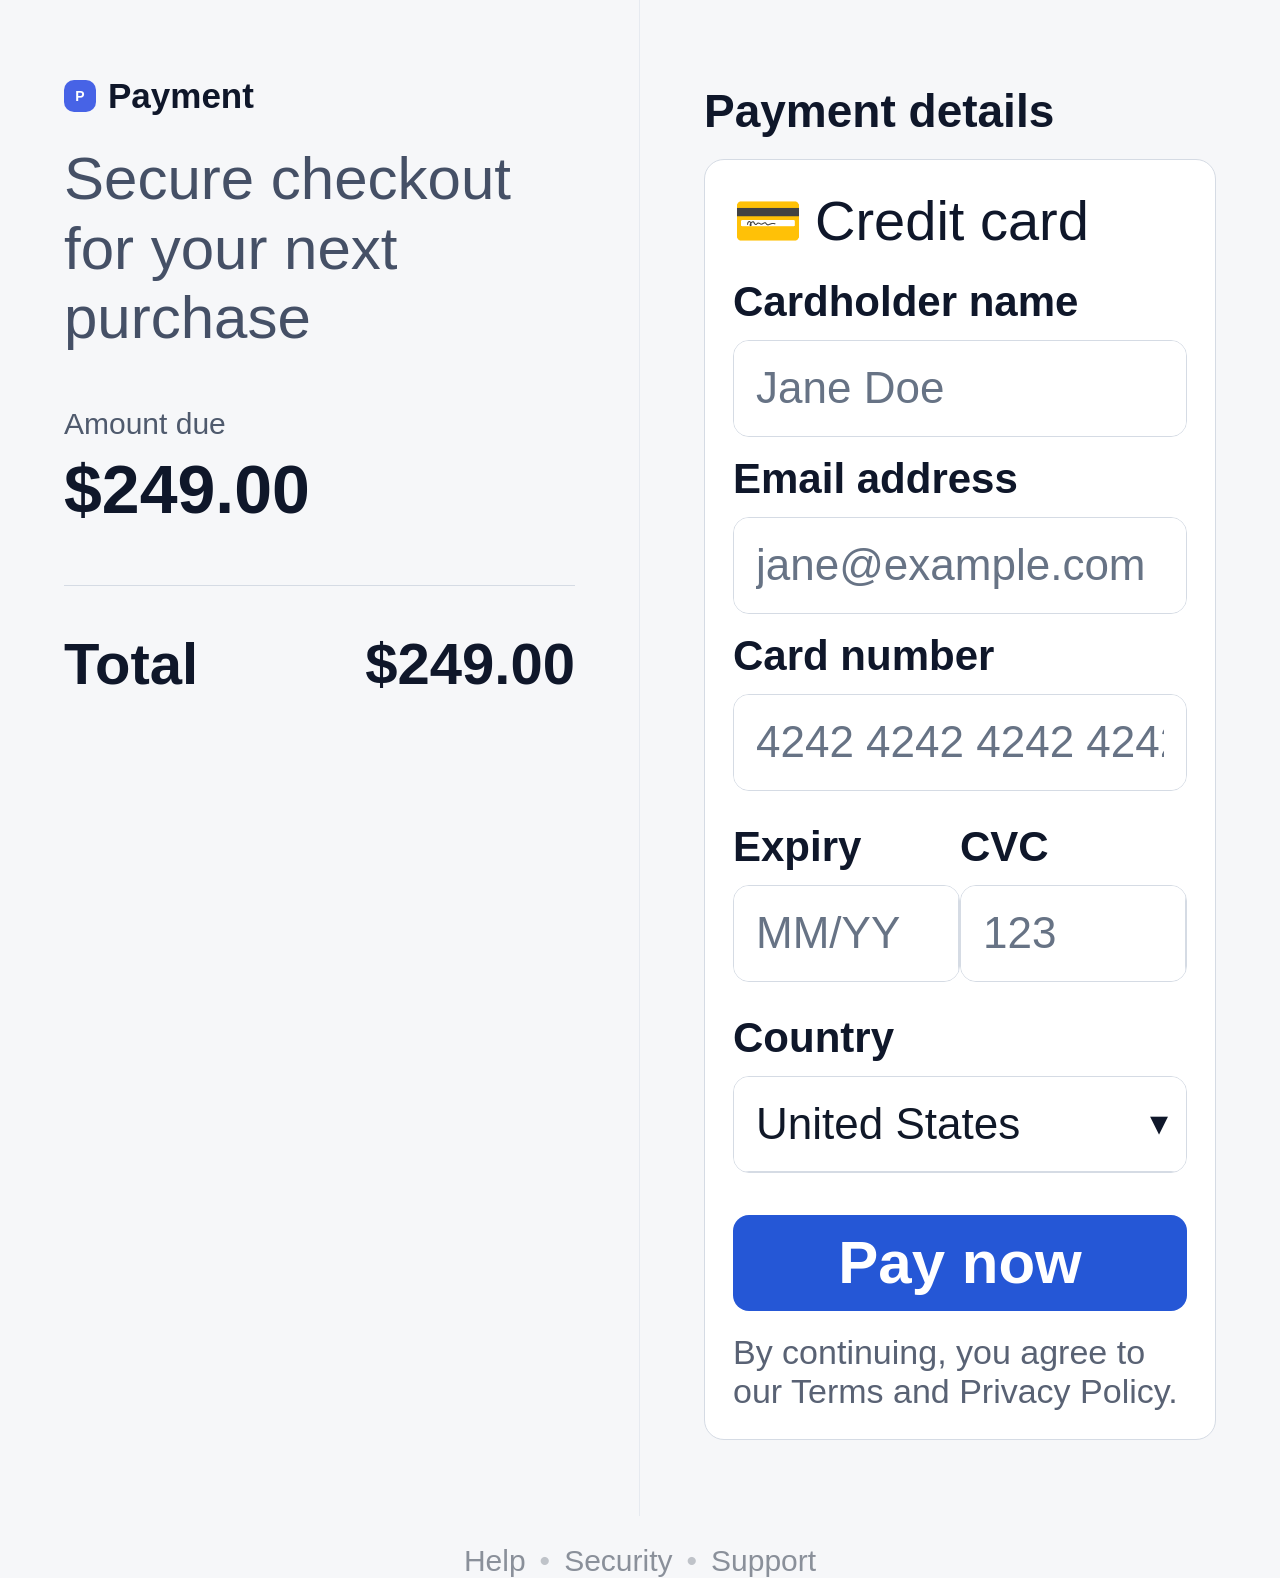
==== commit db539ad0: "Finalize responsive homepage fix" ====
--- a/index.html
+++ b/index.html
@@ -1,114 +1,100 @@
-<!DOCTYPE html> <html lang=en><!--
- Page saved with SingleFile 
- url: https://polifly.io/checkout 
- saved date: Thu Jun 25 2026 01:32:44 GMT+0800 (Singapore Standard Time)
---><meta charset=utf-8><style>body{transition:opacity ease-in 0.2s}</style>
-<meta name=viewport content="width=device-width, initial-scale=1.0, viewport-fit=cover">
-<meta name=touch-action content=manipulation>
-<title>Checkout · Polifly</title>
-<meta name=title content="Polifly – AI Analyzer for Prediction Markets">
-<meta name=description content="AI analysis for Polymarket and Kalshi. Edge detection, whale tracking, copy trading, and daily picks. Start for $1.">
-<meta name=keywords content="Polifly, Polifly app, Polifly AI, Polifly.io, Polifly Polymarket, Polifly Kalshi, Polifly review, Polifly AI analyzer, Polifly bet analyzer, Polifly market analyzer, Polifly probability tool, Polifly edge detection, Polifly whale tracker, Polifly copy trading, Polifly handpicked picks, Polifly daily picks, Polifly AI coach, Polifly paper trading, Polifly blueprint, Polifly leaderboard, Polifly login, Polifly signup, Polifly free trial, Polifly $1, Polifly pricing, Polifly Polymarket bot, Polifly Kalshi bot, Polifly automation, Polifly trading tool, Polifly betting tool, Polifly probability calculator, Polifly vs PolyGun, Polifly vs Polyfactual, Polifly vs FactsAI, Polifly vs ChatGPT, Polymarket, Polymarket AI, Polymarket analyzer, Polymarket analysis, Polymarket bot, Polymarket signals, Polymarket strategy, Polymarket tips, Polymarket guide, how to win Polymarket, best Polymarket bets, Polymarket whale tracking, Polymarket copy trading, Polymarket portfolio tracker, Polymarket arbitrage, Polymarket alternative, Polymarket vs Kalshi, Polymarket review, Polymarket 2026, Polymarket election, Polymarket sports, Polymarket crypto, Polymarket paper trading, Kalshi, Kalshi AI, Kalshi analyzer, Kalshi bot, Kalshi signals, Kalshi strategy, Kalshi tips, best Kalshi markets, Kalshi vs Polymarket, Kalshi event contracts, Kalshi 2026, prediction markets, prediction market AI, prediction market tools, prediction market strategy, prediction market app, prediction market analysis, prediction market signals, prediction market arbitrage, prediction market copy trading, prediction market paper trading, prediction market whale tracking, AI prediction markets, AI Polymarket, AI Kalshi, AI bet analyzer, AI trading tool, AI market analysis, AI edge detection, event contracts, event contract trading, binary options, probability trading, election betting, sports prediction markets, crypto prediction markets, best prediction market app, best AI for Polymarket, best AI for Kalshi, PolyGun alternative, Polyfactual alternative, FactsAI alternative">
-<meta name=author content=Polifly>
-<meta name=robots content="index, follow, max-image-preview:large, max-snippet:-1, max-video-preview:-1">
-<meta name=language content=English>
-<meta name=geo.region content=US>
-<meta name=geo.placename content="United States">
-<meta name=coverage content=Worldwide>
-<meta name=target content=all>
-<meta name=audience content=all>
-<meta name=subject content="AI tool for Polymarket, Kalshi, and prediction markets">
-<meta name=topic content="Prediction Markets, Polymarket, Kalshi, AI, Event Contracts">
-<meta name=classification content="Finance, Prediction Markets, AI Tools">
-<meta name=msvalidate.01 content=polifly-bing-verify>
-<meta name=revisit-after content="3 days">
-<meta name=rating content=general>
-<meta name=distribution content=global>
-<link rel=alternate hreflang=en href=https://polifly.io/>
-<link rel=alternate hreflang=en-us href=https://polifly.io/>
-<link rel=alternate hreflang=x-default href=https://polifly.io/>
-<meta property=og:type content=website>
-<meta property=og:url content=https://polifly.io/>
-<meta property=og:image content=https://storage.googleapis.com/gpt-engineer-file-uploads/3JKkIEnGTHSoLG71LNy69gvQnrb2/social-images/social-1779367576695-26474a49-8e11-4486-b71f-202ebc66e32f.webp>
-<meta property=og:image:secure_url content=https://polifly.io/og-image.png>
-<meta property=og:image:type content=image/png>
-<meta property=og:image:width content=1512>
-<meta property=og:image:height content=756>
-<meta property=og:image:alt content="Polifly - AI-powered Polymarket and Kalshi analyzer. Start for $1.">
-<meta property=og:site_name content=Polifly>
-<meta property=og:locale content=en_US>
-<meta property=fb:app_id content=1203653795255293>
-<meta name=twitter:card content=summary_large_image>
-<meta name=twitter:site content=@poliflyapp>
-<meta name=twitter:creator content=@poliflyapp>
-<meta name=twitter:url content=https://polifly.io/>
-<meta name=twitter:image content=https://storage.googleapis.com/gpt-engineer-file-uploads/3JKkIEnGTHSoLG71LNy69gvQnrb2/social-images/social-1779367576695-26474a49-8e11-4486-b71f-202ebc66e32f.webp>
-<meta name=twitter:image:alt content="Polifly - AI-powered Polymarket and Kalshi analyzer. Start for $1.">
-<meta name=pinterest-rich-pin content=true>
-<meta name=format-detection content="telephone=no">
-<meta name=mobile-web-app-capable content=yes>
-<meta name=apple-mobile-web-app-capable content=yes>
-<meta name=apple-mobile-web-app-status-bar-style content=black-translucent>
-<meta name=color-scheme content=light>
-<meta name=theme-color content=#122368>
-<meta name=apple-mobile-web-app-title content=Polifly>
-<meta name=application-name content=Polifly>
-<script type=application/ld+json>{"@context":"https://schema.org","@type":"Organization","name":"Polifly","alternateName":["Polifly App","Polifly AI"],"legalName":"Polifly","url":"https://polifly.io","logo":"https://polifly.io/favicon.png","image":"https://polifly.io/og-image.png","description":"Polifly is the #1 AI-powered tool for analyzing Polymarket and Kalshi prediction markets. Get winning picks with smart probability analysis, whale tracking, copy trading, and edge detection.","foundingDate":"2024","slogan":"Beat prediction markets with AI","sameAs":["https://x.com/poliflyapp","https://www.tiktok.com/@poliflyapp","https://www.tiktok.com/@polifly","https://www.tiktok.com/@polifly.io","https://www.instagram.com/poliflyapp","https://www.instagram.com/polifly","https://www.instagram.com/polifly.io","https://www.youtube.com/@poliflyapp","https://www.reddit.com/r/polifly","https://discord.gg/polifly","https://t.me/poliflyapp"],"knowsAbout":["Polymarket","Polymarket AI","Polymarket strategy","Polymarket whale tracking","Polymarket copy trading","Polymarket arbitrage","Polymarket sentiment analysis","Polymarket bots","Polymarket API","Kalshi","Kalshi AI","Kalshi strategy","Kalshi event contracts","Kalshi vs Polymarket","prediction markets","prediction market AI","prediction market strategy","prediction market arbitrage","prediction market portfolio","prediction market psychology","event contracts","event contract trading","binary options","probability trading","probability calibration","AI market analysis","AI bet analyzer","AI for Polymarket","AI for Kalshi","ChatGPT Polymarket","GPT prediction markets","election betting","political prediction markets","sports prediction markets","crypto prediction markets","copy trading","whale tracking","smart wallets","paper trading","limit orders","Kelly criterion"]}</script>
-<script type=application/ld+json>{"@context":"https://schema.org","@type":"WebSite","name":"Polifly","alternateName":["Polifly App","Polifly AI"],"url":"https://polifly.io","publisher":{"@type":"Organization","name":"Polifly"},"potentialAction":{"@type":"SearchAction","target":"https://polifly.io/blog?q={search_term_string}","query-input":"required name=search_term_string"}}</script>
-<script type=application/ld+json>{"@context":"https://schema.org","@type":"Brand","name":"Polifly","alternateName":["Polifly App","Polifly AI"],"url":"https://polifly.io","logo":"https://polifly.io/favicon.png","description":"Polifly is the #1 AI tool for Polymarket and Kalshi prediction markets. Analyze bets, track whales, copy top traders."}</script>
-<script type=application/ld+json>{"@context":"https://schema.org","@type":"SoftwareApplication","name":"Polifly - Polymarket & Kalshi AI Analyzer","alternateName":["Polifly App","Polifly AI"],"url":"https://polifly.io","description":"AI-powered analysis tool for Polymarket and Kalshi prediction markets. Analyze any bet, get probability insights, find edge, track whales, and copy top traders in seconds.","applicationCategory":"FinanceApplication","applicationSubCategory":"Prediction Markets, Event Contracts, AI Analysis","operatingSystem":"Web, iOS, Android","browserRequirements":"Requires modern browser (Chrome, Safari, Firefox, Edge)","softwareVersion":"2026","offers":{"@type":"Offer","price":"1","priceCurrency":"USD","description":"Start for $1 - Full access to AI market analysis"},"aggregateRating":{"@type":"AggregateRating","ratingValue":"4.8","ratingCount":"1247","bestRating":"5","worstRating":"1"},"creator":{"@type":"Organization","name":"Polifly"},"featureList":["AI-powered Polymarket analysis","AI-powered Kalshi analysis","Real-time probability calculations","Edge detection algorithms","Data-driven bet recommendations","Polymarket whale tracking","Polymarket copy trading","Prediction market portfolio tracker","Paper trading sandbox","AI Coach for prediction markets","News sentiment analysis","Handpicked daily bets","Kelly criterion position sizing"]}</script>
-<script type=application/ld+json>{"@context":"https://schema.org","@type":"ItemList","itemListElement":[{"@type":"SiteNavigationElement","position":1,"name":"Features","description":"AI Analyzer, Copy Trading, Whale Tracker, Handpicked Picks, AI Coach, Paper Trading and more.","url":"https://polifly.io/features"},{"@type":"SiteNavigationElement","position":2,"name":"Pricing","description":"Compare Polifly plans. Start for just $1 with full access to all AI prediction market tools.","url":"https://polifly.io/pricing"},{"@type":"SiteNavigationElement","position":3,"name":"Blog","description":"Prediction market strategies, Polymarket guides, Kalshi tips, and AI analysis insights.","url":"https://polifly.io/blog"},{"@type":"SiteNavigationElement","position":4,"name":"About","description":"Learn about Polifly, the team, and the mission behind the #1 AI prediction market tool.","url":"https://polifly.io/about"},{"@type":"SiteNavigationElement","position":5,"name":"Dashboard","description":"Your AI-powered prediction market command center. Analyze, track, and trade smarter.","url":"https://polifly.io/dashboard"}]}</script>
-<script type=application/ld+json>{"@context":"https://schema.org","@type":"FAQPage","mainEntity":[{"@type":"Question","name":"What is Polifly?","acceptedAnswer":{"@type":"Answer","text":"Polifly is an AI-powered analysis tool for prediction markets like Polymarket and Kalshi. It analyzes any market in seconds, providing probability insights, edge detection, whale tracking, and copy trading."}},{"@type":"Question","name":"What features does Polifly have?","acceptedAnswer":{"@type":"Answer","text":"Polifly includes AI Market Analyzer, Copy Trading, Wallet Tracker, Handpicked Daily Picks, AI Coach, Paper Trading, and a strategy Blueprint. All designed to help you find edge on Polymarket and Kalshi."}},{"@type":"Question","name":"How do I get started with Polifly?","acceptedAnswer":{"@type":"Answer","text":"Sign up at polifly.io, paste any Polymarket or Kalshi market link, and get instant AI analysis. Full access starts at just $1 for the first month."}},{"@type":"Question","name":"Is Polifly the best AI tool for Polymarket?","acceptedAnswer":{"@type":"Answer","text":"Polifly is the leading AI tool for Polymarket, used by thousands of traders. It analyzes any Polymarket market in seconds with probability estimates, edge detection, news sentiment, and whale tracking — features no other Polymarket AI tool combines."}},{"@type":"Question","name":"Does Polifly work with Kalshi?","acceptedAnswer":{"@type":"Answer","text":"Yes. Polifly fully supports Kalshi event contracts in addition to Polymarket. Paste any Kalshi market link and get instant AI analysis with probability estimates and recommendations."}},{"@type":"Question","name":"How does Polifly compare to PolyGun, Polyfactual, and FactsAI?","acceptedAnswer":{"@type":"Answer","text":"Polifly combines AI bet analysis, whale tracking, copy trading, paper trading, and an AI Coach in one app. PolyGun, Polyfactual, and FactsAI focus on narrower features. Polifly is the most complete Polymarket AI suite."}},{"@type":"Question","name":"Can AI actually beat prediction markets?","acceptedAnswer":{"@type":"Answer","text":"AI gives you a real edge by analyzing markets faster than humans can — pulling news, base rates, and probability calibration in seconds. Polifly users report better decisions and improved results using AI-driven analysis."}},{"@type":"Question","name":"How does Polifly analyze Polymarket bets?","acceptedAnswer":{"@type":"Answer","text":"Polifly uses advanced AI to analyze market data, news sources, and historical patterns. Paste any Polymarket or Kalshi URL and get instant probability estimates, risk assessment, and recommended positions."}},{"@type":"Question","name":"Does Polifly support Polymarket whale tracking?","acceptedAnswer":{"@type":"Answer","text":"Yes. Polifly's Wallet Tracker monitors top Polymarket traders in real time so you can see what whales are betting on and copy their trades automatically."}},{"@type":"Question","name":"Can I copy top Polymarket traders with Polifly?","acceptedAnswer":{"@type":"Answer","text":"Yes. Polifly's copy trading feature lets you mirror top Polymarket traders automatically with proportional position sizing."}},{"@type":"Question","name":"How much does Polifly cost?","acceptedAnswer":{"@type":"Answer","text":"Polifly starts at just $1 for the first month, with full access to AI market analysis, daily picks, whale tracking, copy trading, and the AI Coach. No hidden fees."}},{"@type":"Question","name":"Is Polifly better than ChatGPT for Polymarket?","acceptedAnswer":{"@type":"Answer","text":"Polifly is purpose-built for Polymarket and Kalshi with live market data, news sentiment, and probability calibration baked in. ChatGPT lacks live market context. Polifly gives you a true edge ChatGPT cannot."}},{"@type":"Question","name":"Can Polifly help me win on prediction markets?","acceptedAnswer":{"@type":"Answer","text":"Polifly provides AI-driven analysis to help you find edge. While no tool guarantees wins, users report better decision-making and improved results using our probability analysis and recommendations."}}]}</script>
-<script type=application/ld+json>{"@context":"https://schema.org","@type":"BreadcrumbList","itemListElement":[{"@type":"ListItem","position":1,"name":"Home","item":"https://polifly.io/"},{"@type":"ListItem","position":2,"name":"Pricing","item":"https://polifly.io/pricing"},{"@type":"ListItem","position":3,"name":"Blog","item":"https://polifly.io/blog"},{"@type":"ListItem","position":4,"name":"Dashboard","item":"https://polifly.io/dashboard"}]}</script>
-<script type=application/ld+json>{"@context":"https://schema.org","@type":"HowTo","name":"How to analyze a Polymarket bet with Polifly","description":"Use Polifly's AI to analyze any prediction market in seconds.","totalTime":"PT30S","step":[{"@type":"HowToStep","position":1,"name":"Paste market URL","text":"Copy any Polymarket or Kalshi market link and paste it into Polifly."},{"@type":"HowToStep","position":2,"name":"Get AI analysis","text":"Polifly's AI analyzes the market in seconds, returning probability estimates and edge."},{"@type":"HowToStep","position":3,"name":"Place your bet","text":"Use the data-driven recommendation to place a smarter bet on your platform of choice."}]}</script>
-<script type=application/ld+json>{"@context":"https://schema.org","@type":"VideoObject","name":"Polifly AI Analyzer Demo - Analyze any Polymarket or Kalshi bet in seconds","description":"Watch the Polifly AI Analyzer break down a real Polymarket bet in seconds with probability, edge, and risk scoring.","thumbnailUrl":"https://polifly.io/og-image.png","uploadDate":"2026-01-01","contentUrl":"https://polifly.io/","embedUrl":"https://polifly.io/","publisher":{"@type":"Organization","name":"Polifly","logo":{"@type":"ImageObject","url":"https://polifly.io/favicon.png"}}}</script>
-<script type=application/ld+json>{"@context":"https://schema.org","@type":"ItemList","name":"Polifly Social Profiles","itemListElement":[{"@type":"ListItem","position":1,"url":"https://www.tiktok.com/@poliflyapp","name":"Polifly on TikTok"},{"@type":"ListItem","position":2,"url":"https://www.tiktok.com/@polifly","name":"Polifly TikTok"},{"@type":"ListItem","position":3,"url":"https://www.tiktok.com/@polifly.io","name":"Polifly.io TikTok"},{"@type":"ListItem","position":4,"url":"https://www.instagram.com/poliflyapp","name":"Polifly on Instagram"},{"@type":"ListItem","position":5,"url":"https://www.instagram.com/polifly","name":"Polifly Instagram"},{"@type":"ListItem","position":6,"url":"https://www.instagram.com/polifly.io","name":"Polifly.io Instagram"},{"@type":"ListItem","position":7,"url":"https://x.com/poliflyapp","name":"Polifly on X"},{"@type":"ListItem","position":8,"url":"https://www.youtube.com/@poliflyapp","name":"Polifly on YouTube"},{"@type":"ListItem","position":9,"url":"https://www.reddit.com/r/polifly","name":"Polifly on Reddit"},{"@type":"ListItem","position":10,"url":"https://discord.gg/polifly","name":"Polifly on Discord"},{"@type":"ListItem","position":11,"url":"https://t.me/poliflyapp","name":"Polifly on Telegram"}]}</script>
-<script type=application/ld+json>{"@context":"https://schema.org","@type":"FAQPage","mainEntity":[{"@type":"Question","name":"What is the Polifly AI Analyzer?","acceptedAnswer":{"@type":"Answer","text":"The Polifly AI Analyzer breaks down any Polymarket or Kalshi bet in seconds with smart probability, edge detection, news sentiment, and risk scoring."}},{"@type":"Question","name":"Where can I find Polifly on TikTok?","acceptedAnswer":{"@type":"Answer","text":"Polifly is on TikTok at @poliflyapp with daily Polymarket and Kalshi bet breakdowns and Polifly AI Analyzer demos."}},{"@type":"Question","name":"Where can I find Polifly on Instagram?","acceptedAnswer":{"@type":"Answer","text":"Polifly is on Instagram at @poliflyapp with daily reels covering AI Analyzer breakdowns, whale tracker alerts, and copy trading wins."}},{"@type":"Question","name":"What platforms does Polifly support?","acceptedAnswer":{"@type":"Answer","text":"Polifly supports Polymarket and Kalshi. Paste any market URL or upload a screenshot and the AI Analyzer breaks it down in seconds."}},{"@type":"Question","name":"Does Polifly have a YouTube channel?","acceptedAnswer":{"@type":"Answer","text":"Yes. Polifly is on YouTube at @poliflyapp with Polifly AI Analyzer walkthroughs, Polymarket strategy, and Kalshi tutorials."}},{"@type":"Question","name":"Is the Polifly AI Analyzer accurate?","acceptedAnswer":{"@type":"Answer","text":"The Polifly AI Analyzer pulls live news, base rates, and probability calibration for high-confidence reads on Polymarket and Kalshi."}},{"@type":"Question","name":"Can I use Polifly on mobile?","acceptedAnswer":{"@type":"Answer","text":"Yes. Polifly is fully mobile-first on iOS and Android browsers, built for fast bet analysis on the go."}}]}</script>
-<meta property=og:title content="Polifly – AI Analyzer for Prediction Markets">
-<meta name=twitter:title content="Polifly – AI Analyzer for Prediction Markets">
-<meta property=og:description content="AI analysis for Polymarket and Kalshi. Edge detection, whale tracking, copy trading, and daily picks. Start for $1.">
-<meta name=twitter:description content="AI analysis for Polymarket and Kalshi. Edge detection, whale tracking, copy trading, and daily picks. Start for $1.">
-<style>*,:before,:after{--tw-border-spacing-x:0;--tw-border-spacing-y:0;--tw-translate-x:0;--tw-translate-y:0;--tw-rotate:0;--tw-skew-x:0;--tw-skew-y:0;--tw-scale-x:1;--tw-scale-y:1;--tw-pan-x: ;--tw-pan-y: ;--tw-pinch-zoom: ;--tw-scroll-snap-strictness:proximity;--tw-gradient-from-position: ;--tw-gradient-via-position: ;--tw-gradient-to-position: ;--tw-ordinal: ;--tw-slashed-zero: ;--tw-numeric-figure: ;--tw-numeric-spacing: ;--tw-numeric-fraction: ;--tw-ring-inset: ;--tw-ring-offset-width:0px;--tw-ring-offset-color:#fff;--tw-ring-color:rgb(59 130 246/.5);--tw-ring-offset-shadow:0 0#0000;--tw-ring-shadow:0 0#0000;--tw-shadow:0 0#0000;--tw-shadow-colored:0 0#0000;--tw-blur: ;--tw-brightness: ;--tw-contrast: ;--tw-grayscale: ;--tw-hue-rotate: ;--tw-invert: ;--tw-saturate: ;--tw-sepia: ;--tw-drop-shadow: ;--tw-backdrop-blur: ;--tw-backdrop-brightness: ;--tw-backdrop-contrast: ;--tw-backdrop-grayscale: ;--tw-backdrop-hue-rotate: ;--tw-backdrop-invert: ;--tw-backdrop-opacity: ;--tw-backdrop-saturate: ;--tw-backdrop-sepia: ;--tw-contain-size: ;--tw-contain-layout: ;--tw-contain-paint: ;--tw-contain-style: }::backdrop{--tw-border-spacing-x:0;--tw-border-spacing-y:0;--tw-translate-x:0;--tw-translate-y:0;--tw-rotate:0;--tw-skew-x:0;--tw-skew-y:0;--tw-scale-x:1;--tw-scale-y:1;--tw-pan-x: ;--tw-pan-y: ;--tw-pinch-zoom: ;--tw-scroll-snap-strictness:proximity;--tw-gradient-from-position: ;--tw-gradient-via-position: ;--tw-gradient-to-position: ;--tw-ordinal: ;--tw-slashed-zero: ;--tw-numeric-figure: ;--tw-numeric-spacing: ;--tw-numeric-fraction: ;--tw-ring-inset: ;--tw-ring-offset-width:0px;--tw-ring-offset-color:#fff;--tw-ring-color:rgb(59 130 246/.5);--tw-ring-offset-shadow:0 0#0000;--tw-ring-shadow:0 0#0000;--tw-shadow:0 0#0000;--tw-shadow-colored:0 0#0000;--tw-blur: ;--tw-brightness: ;--tw-contrast: ;--tw-grayscale: ;--tw-hue-rotate: ;--tw-invert: ;--tw-saturate: ;--tw-sepia: ;--tw-drop-shadow: ;--tw-backdrop-blur: ;--tw-backdrop-brightness: ;--tw-backdrop-contrast: ;--tw-backdrop-grayscale: ;--tw-backdrop-hue-rotate: ;--tw-backdrop-invert: ;--tw-backdrop-opacity: ;--tw-backdrop-saturate: ;--tw-backdrop-sepia: ;--tw-contain-size: ;--tw-contain-layout: ;--tw-contain-paint: ;--tw-contain-style: }*,:before,:after{box-sizing:border-box;border-width:0;border-style:solid;border-color:#e5e7eb}:before,:after{--tw-content:""}html,:host{line-height:1.5;-webkit-text-size-adjust:100%;-moz-tab-size:4;-o-tab-size:4;tab-size:4;font-family:OpenSauceOne,-apple-system,BlinkMacSystemFont,Segoe UI,Roboto,sans-serif;font-feature-settings:normal;font-variation-settings:normal;-webkit-tap-highlight-color:transparent}body{margin:0;line-height:inherit}:-moz-focusring{outline:auto}:-moz-ui-invalid{box-shadow:none}::-webkit-inner-spin-button,::-webkit-outer-spin-button{height:auto}::-webkit-search-decoration{-webkit-appearance:none}::-webkit-file-upload-button{-webkit-appearance:button;font:inherit}p{margin:0}input::-moz-placeholder,textarea::-moz-placeholder{opacity:1;color:#9ca3af}input::placeholder,textarea::placeholder{opacity:1;color:#9ca3af}:disabled{cursor:default}img,iframe{display:block;vertical-align:middle}:root{--background:0 0% 100%;--foreground:220 20% 10%;--card:0 0% 100%;--card-foreground:220 20% 10%;--surface:220 14% 96%;--primary:221 83% 53%;--primary-foreground:0 0% 100%;--primary-light:221 83% 63%;--secondary:220 14% 96%;--secondary-foreground:221 83% 53%;--muted:220 14% 96%;--muted-foreground:220 9% 46%;--accent:220 14% 96%;--accent-foreground:221 83% 53%;--border:220 13% 91%;--input:220 13% 91%;--ring:221 83% 53%;--destructive:0 84% 60%;--destructive-foreground:0 0% 100%;--popover:0 0% 100%;--popover-foreground:220 20% 10%;--radius:.875rem;--badge-bg:103 85% 84%;--badge-text:107 83% 24%;--badge-border:87 82% 71%;--badge-error-bg:0 86% 90%;--badge-error-text:0 72% 44%;--badge-no-bg:0 72% 51%;--badge-no-text:0 0% 100%;--badge-no-border:0 72% 44%;--money-green:142 71% 45%;--money-green-light:142 76% 96%;--premium-bg:203 100% 92%;--premium-border:206 100% 65%;--premium-glow:221 100% 83%;--premium-inner-glow:221 83% 53%;--premium-pink-bg:330 80% 93%;--premium-pink-border:330 70% 60%;--premium-pink-glow:330 80% 80%;--urgency-bg:27 92% 95%;--urgency-border:20 100% 87%;--urgency-text:22 85% 42%;--shadow-card:0 8px 32px -8px hsl(221 83% 53%/.12)}*{border-color:hsl(var(--border));scrollbar-width:none;-webkit-tap-highlight-color:transparent}*::-webkit-scrollbar{display:none}html{-webkit-text-size-adjust:100%;-moz-text-size-adjust:100%;text-size-adjust:100%}body{background-color:hsl(var(--background));color:hsl(var(--foreground));font-family:OpenSauceOne,-apple-system,BlinkMacSystemFont,Segoe UI,Roboto,sans-serif;-webkit-font-smoothing:antialiased;-moz-osx-font-smoothing:grayscale;overflow-x:hidden;overscroll-behavior-x:none;-webkit-overflow-scrolling:touch;padding-left:env(safe-area-inset-left);padding-right:env(safe-area-inset-right)}*:focus-visible{outline:2px solid transparent;outline-offset:2px;--tw-ring-offset-shadow:var(--tw-ring-inset)0 0 0 var(--tw-ring-offset-width) var(--tw-ring-offset-color);--tw-ring-shadow:var(--tw-ring-inset)0 0 0 calc(2px + var(--tw-ring-offset-width)) var(--tw-ring-color);box-shadow:var(--tw-ring-offset-shadow),var(--tw-ring-shadow),var(--tw-shadow,0 0#0000);--tw-ring-color:hsl(var(--primary)/.5);--tw-ring-offset-width:2px;--tw-ring-offset-color:hsl(var(--background))}img{max-width:100%}.relative{position:relative}.mx-auto{margin-left:auto;margin-right:auto}.mb-5{margin-bottom:1.25rem}.mt-1{margin-top:.25rem}.mt-3{margin-top:.75rem}.mt-5{margin-top:1.25rem}.mt-8{margin-top:2rem}.flex{display:flex}.hidden{display:none}.h-5{height:1.25rem}.h-px{height:1px}.min-h-\[560px\]{min-height:560px}.min-h-screen{min-height:100vh}.w-5{width:1.25rem}.w-full{width:100%}.max-w-\[1200px\]{max-width:1200px}.max-w-\[400px\]{max-width:400px}.max-w-none{max-width:none}@keyframes blink{0%,to{opacity:1}50%{opacity:0}}@keyframes fade-in{0%{opacity:0;transform:translateY(10px)}to{opacity:1;transform:translateY(0)}}@keyframes fade-out{0%{opacity:1;transform:translateY(0)}to{opacity:0;transform:translateY(10px)}}@keyframes modal-card-out{0%{opacity:1;transform:translate(-50%,-50%) scale(1)}to{opacity:0;transform:translate(-50%,-50%) scale(.97)}}@keyframes modal-crossfade-in{0%{opacity:0;transform:translate(-50%,-50%) scale(.97)}to{opacity:1;transform:translate(-50%,-50%) scale(1)}}@keyframes ping{75%,to{transform:scale(2);opacity:0}}@keyframes pulse{50%{opacity:.5}}@keyframes scale-in{0%{transform:scale(.95);opacity:0}to{transform:scale(1);opacity:1}}@keyframes spin{to{transform:rotate(360deg)}}.flex-col{flex-direction:column}.items-center{align-items:center}.justify-start{justify-content:flex-start}.justify-between{justify-content:space-between}.gap-2{gap:.5rem}.bg-\[rgb\(229\,229\,229\)\]{--tw-bg-opacity:1;background-color:rgb(229 229 229/var(--tw-bg-opacity,1))}.bg-white{--tw-bg-opacity:1;background-color:rgb(255 255 255/var(--tw-bg-opacity,1))}.object-contain{-o-object-fit:contain;object-fit:contain}.px-0{padding-left:0;padding-right:0}.px-4{padding-left:1rem;padding-right:1rem}.pb-12{padding-bottom:3rem}.pb-4{padding-bottom:1rem}.pt-2{padding-top:.5rem}.pt-5{padding-top:1.25rem}.text-left{text-align:left}.text-center{text-align:center}.text-\[14px\]{font-size:14px}.text-\[15px\]{font-size:15px}.text-\[34px\]{font-size:34px}.font-medium{font-weight:500}.font-semibold{font-weight:600}.leading-\[1\.1\]{line-height:1.1}.tracking-tight{letter-spacing:-.025em}.text-\[rgb\(100\,100\,100\)\]{--tw-text-opacity:1;color:rgb(100 100 100/var(--tw-text-opacity,1))}.text-\[rgb\(32\,32\,32\)\]{--tw-text-opacity:1;color:rgb(32 32 32/var(--tw-text-opacity,1))}.text-black{--tw-text-opacity:1;color:rgb(0 0 0/var(--tw-text-opacity,1))}@keyframes enter{0%{opacity:var(--tw-enter-opacity,1);transform:translate3d(var(--tw-enter-translate-x,0),var(--tw-enter-translate-y,0),0) scale3d(var(--tw-enter-scale,1),var(--tw-enter-scale,1),var(--tw-enter-scale,1)) rotate(var(--tw-enter-rotate,0))}}@keyframes exit{to{opacity:var(--tw-exit-opacity,1);transform:translate3d(var(--tw-exit-translate-x,0),var(--tw-exit-translate-y,0),0) scale3d(var(--tw-exit-scale,1),var(--tw-exit-scale,1),var(--tw-exit-scale,1)) rotate(var(--tw-exit-rotate,0))}}@media (hover:none){button:active,a:active,[role=button]:active{opacity:.85;transition:opacity 80ms ease-out}}@keyframes contentAppear{0%{opacity:0;transform:translate3d(0,6px,0)}to{opacity:1;transform:translateZ(0)}}@media (max-width:640px){@keyframes viewSlideIn{0%{opacity:0;transform:translate3d(0,18px,0)}to{opacity:1;transform:translateZ(0)}}}.blue-shimmer:after{content:"";position:absolute;top:0;right:0;bottom:0;left:0;background:linear-gradient(120deg,transparent 0%,transparent 42%,rgba(255,255,255,.25) 50%,transparent 58%,transparent 100%);transform:translate(-120%);animation:shimmerSweep 8s infinite ease-in-out;pointer-events:none;mix-blend-mode:screen}@keyframes shimmerSweep{0%,40%{transform:translate(-120%)}70%,to{transform:translate(120%)}}.button-shimmer:before{content:"";position:absolute;top:0;right:0;bottom:0;left:0;background-image:linear-gradient(125deg,transparent 0%,transparent 42%,rgba(255,255,255,.5) 50%,transparent 58%,transparent 100%);background-size:250% 100%;background-position:150%0;animation:buttonShimmer 10s infinite linear;pointer-events:none;z-index:1}@keyframes buttonShimmer{0%,70%{background-position:150%0}to{background-position:-150%0}}@keyframes arrowNudge{0%,to{transform:translate(0)}15%{transform:translate(5px)}30%{transform:translate(0)}45%{transform:translate(5px)}60%{transform:translate(0)}}@keyframes dopaminePulse{0%,to{transform:scale(1);box-shadow:0 0#3b82f68c,0 0 0 1px hsl(var(--primary)),inset 0-1px 8px 2px #ebf4ff4d}50%{transform:scale(1.025);box-shadow:0 0 0 14px #3b82f600,0 0 28px 4px #3b82f68c,0 0 0 1px hsl(var(--primary)),inset 0-1px 8px 2px #ebf4ff73}}@keyframes marqueeScroll{0%{transform:translate(0)}to{transform:translate(-50%)}}@keyframes toast-slide-in{0%{opacity:0;transform:translate3d(0,8px,0) scale(.97)}to{opacity:1;transform:translateZ(0) scale(1)}}@keyframes toast-slide-out{0%{opacity:1;transform:translateZ(0) scale(1)}to{opacity:0;transform:translate3d(0,6px,0) scale(.97)}}@keyframes message-appear{0%{opacity:0;transform:translate3d(0,4px,0)}to{opacity:1;transform:translateZ(0)}}@keyframes thinking-dot{0%,to{transform:scale(.7);opacity:.5}50%{transform:scale(1);opacity:.85}}@keyframes cursor-blink{0%,50%{opacity:1}51%,to{opacity:0}}@keyframes textFadeIn{0%{opacity:0;transform:translate3d(0,4px,0)}to{opacity:1;transform:translateZ(0)}}@font-face{font-family:OpenSauceOne;src:url([data-uri])format("woff2");font-weight:400;font-style:normal}:root{--ease-flow:cubic-bezier(.22,1,.36,1);--ease-snap:cubic-bezier(.4,0,.2,1);--dur-fast:.18s;--dur-base:.24s;--dur-slow:.32s}@keyframes viewSlideIn{0%{opacity:0;transform:translate3d(0,8px,0)}to{opacity:1;transform:translateZ(0)}}@keyframes componentReveal{0%{opacity:0;transform:translate3d(0,6px,0)}to{opacity:1;transform:translateZ(0)}}@media (max-width:767px){#root{overflow-x:hidden;max-width:100vw}}@media (prefers-reduced-motion:reduce){html{scroll-behavior:auto}*,*:before,*:after{animation-duration:.01ms!important;animation-iteration-count:1!important;transition-duration:.01ms!important}}@keyframes cancelReveal{0%{opacity:0;transform:translate(24px)}to{opacity:1;transform:translate(0)}}@media (min-width:1024px){.checkout-main{box-shadow:-12px 0 32px -16px #0000000f}.checkout-main:before{content:"";position:absolute;top:0;left:0;width:1px;height:100%;background:#f8f8f8;pointer-events:none}}@keyframes rolling-in-up{0%{transform:translate3d(0,100%,0);opacity:0}to{transform:translateZ(0);opacity:1}}@keyframes rolling-in-down{0%{transform:translate3d(0,-100%,0);opacity:0}to{transform:translateZ(0);opacity:1}}@keyframes rolling-out-up{0%{transform:translateZ(0);opacity:1}to{transform:translate3d(0,-100%,0);opacity:0}}@keyframes rolling-out-down{0%{transform:translateZ(0);opacity:1}to{transform:translate3d(0,100%,0);opacity:0}}.checkout-skel-bar:after{content:"";position:absolute;top:0;right:0;bottom:0;left:0;transform:translate(-100%);background:linear-gradient(90deg,#fff0,#ffffff59,#fff0);animation:checkoutShimmer 1.6s infinite ease-in-out}@keyframes checkoutShimmer{to{transform:translate(100%)}}@keyframes checkoutSkelOut{0%{opacity:1}to{opacity:0}}@keyframes checkoutSummaryIn{0%{opacity:0}to{opacity:1}}@keyframes digit-roll{0%{opacity:0;transform:translateY(45%)}60%{opacity:1}to{opacity:1;transform:translateY(0)}}@keyframes checkoutReveal{0%{opacity:0}to{opacity:1}}.checkout-reveal{opacity:0;will-change:opacity;animation:checkoutReveal .7s cubic-bezier(.22,1,.36,1) both}@media (prefers-reduced-motion:reduce){.checkout-reveal{animation:none;opacity:1}}.file\:border-0::file-selector-button{border-width:0px}.file\:bg-transparent::file-selector-button{background-color:transparent}.file\:text-sm::file-selector-button{font-size:.875rem;line-height:1.25rem}.file\:font-medium::file-selector-button{font-weight:500}.file\:text-foreground::file-selector-button{color:hsl(var(--foreground))}.placeholder\:leading-relaxed::-moz-placeholder{line-height:1.625}.placeholder\:leading-relaxed::placeholder{line-height:1.625}.placeholder\:text-black\/30::-moz-placeholder{color:#0000004d}.placeholder\:text-black\/30::placeholder{color:#0000004d}.placeholder\:text-black\/40::-moz-placeholder{color:#0006}.placeholder\:text-black\/40::placeholder{color:#0006}.placeholder\:text-muted-foreground::-moz-placeholder{color:hsl(var(--muted-foreground))}.placeholder\:text-muted-foreground::placeholder{color:hsl(var(--muted-foreground))}.placeholder\:text-muted-foreground\/40::-moz-placeholder{color:hsl(var(--muted-foreground)/.4)}.placeholder\:text-muted-foreground\/40::placeholder{color:hsl(var(--muted-foreground)/.4)}.placeholder\:text-muted-foreground\/50::-moz-placeholder{color:hsl(var(--muted-foreground)/.5)}.placeholder\:text-muted-foreground\/50::placeholder{color:hsl(var(--muted-foreground)/.5)}.placeholder\:text-muted-foreground\/60::-moz-placeholder{color:hsl(var(--muted-foreground)/.6)}.placeholder\:text-muted-foreground\/60::placeholder{color:hsl(var(--muted-foreground)/.6)}.focus-within\:border-border:focus-within{border-color:hsl(var(--border))}.focus-within\:shadow-md:focus-within{--tw-shadow:0 4px 6px -1px rgb(0 0 0/.1),0 2px 4px -2px rgb(0 0 0/.1);--tw-shadow-colored:0 4px 6px -1px var(--tw-shadow-color),0 2px 4px -2px var(--tw-shadow-color);box-shadow:var(--tw-ring-offset-shadow,0 0#0000),var(--tw-ring-shadow,0 0#0000),var(--tw-shadow)}.hover\:border-\[hsl\(187\,100\%\,44\%\)\]:hover{--tw-border-opacity:1;border-color:hsl(187 100% 44%/var(--tw-border-opacity,1))}.hover\:border-\[hsl\(260\,80\%\,60\%\)\]:hover{--tw-border-opacity:1;border-color:hsl(260 80% 60%/var(--tw-border-opacity,1))}.hover\:border-\[hsl\(330\,80\%\,60\%\)\]:hover{--tw-border-opacity:1;border-color:hsl(330 80% 60%/var(--tw-border-opacity,1))}.hover\:border-\[hsl\(87\,82\%\,50\%\)\]:hover{--tw-border-opacity:1;border-color:hsl(87 82% 50%/var(--tw-border-opacity,1))}.hover\:border-black\/25:hover{border-color:#00000040}.hover\:border-black\/30:hover{border-color:#0000004d}.hover\:border-border\/80:hover{border-color:hsl(var(--border)/.8)}.hover\:border-destructive\/50:hover{border-color:hsl(var(--destructive)/.5)}.hover\:border-foreground\/20:hover{border-color:hsl(var(--foreground)/.2)}.hover\:border-money\/50:hover{border-color:hsl(var(--money-green)/.5)}.hover\:border-primary\/30:hover{border-color:hsl(var(--primary)/.3)}.hover\:border-primary\/40:hover{border-color:hsl(var(--primary)/.4)}.hover\:border-primary\/50:hover{border-color:hsl(var(--primary)/.5)}.hover\:bg-accent:hover{background-color:hsl(var(--accent))}.hover\:bg-accent\/30:hover{background-color:hsl(var(--accent)/.3)}.hover\:bg-accent\/50:hover{background-color:hsl(var(--accent)/.5)}.hover\:bg-black\/85:hover{background-color:#000000d9}.hover\:bg-black\/\[0\.06\]:hover{background-color:#0000000f}.hover\:bg-destructive\/10:hover{background-color:hsl(var(--destructive)/.1)}.hover\:bg-destructive\/20:hover{background-color:hsl(var(--destructive)/.2)}.hover\:bg-destructive\/5:hover{background-color:hsl(var(--destructive)/.05)}.hover\:bg-foreground\/90:hover{background-color:hsl(var(--foreground)/.9)}.hover\:bg-money\/10:hover{background-color:hsl(var(--money-green)/.1)}.hover\:bg-muted:hover{background-color:hsl(var(--muted))}.hover\:bg-muted\/20:hover{background-color:hsl(var(--muted)/.2)}.hover\:bg-muted\/30:hover{background-color:hsl(var(--muted)/.3)}.hover\:bg-muted\/40:hover{background-color:hsl(var(--muted)/.4)}.hover\:bg-muted\/50:hover{background-color:hsl(var(--muted)/.5)}.hover\:bg-muted\/60:hover{background-color:hsl(var(--muted)/.6)}.hover\:bg-muted\/70:hover{background-color:hsl(var(--muted)/.7)}.hover\:bg-muted\/80:hover{background-color:hsl(var(--muted)/.8)}.hover\:bg-primary\/10:hover{background-color:hsl(var(--primary)/.1)}.hover\:bg-primary\/5:hover{background-color:hsl(var(--primary)/.05)}.hover\:bg-primary\/90:hover{background-color:hsl(var(--primary)/.9)}.hover\:bg-surface:hover{background-color:hsl(var(--surface))}.hover\:bg-white\/10:hover{background-color:#ffffff1a}.hover\:text-\[rgb\(32\,32\,32\)\]:hover{--tw-text-opacity:1;color:rgb(32 32 32/var(--tw-text-opacity,1))}.hover\:text-\[rgb\(60\,60\,60\)\]:hover{--tw-text-opacity:1;color:rgb(60 60 60/var(--tw-text-opacity,1))}.hover\:text-black:hover{--tw-text-opacity:1;color:rgb(0 0 0/var(--tw-text-opacity,1))}.hover\:text-black\/60:hover{color:#0009}.hover\:text-black\/70:hover{color:#000000b3}.hover\:text-destructive:hover{color:hsl(var(--destructive))}.hover\:text-foreground:hover{color:hsl(var(--foreground))}.hover\:text-foreground\/80:hover{color:hsl(var(--foreground)/.8)}.hover\:text-money:hover{color:hsl(var(--money-green))}.hover\:text-muted-foreground:hover{color:hsl(var(--muted-foreground))}.hover\:text-muted-foreground\/60:hover{color:hsl(var(--muted-foreground)/.6)}.hover\:text-primary:hover{color:hsl(var(--primary))}.hover\:text-red-300:hover{--tw-text-opacity:1;color:rgb(252 165 165/var(--tw-text-opacity,1))}.hover\:text-red-600:hover{--tw-text-opacity:1;color:rgb(220 38 38/var(--tw-text-opacity,1))}.hover\:text-white:hover{--tw-text-opacity:1;color:rgb(255 255 255/var(--tw-text-opacity,1))}.hover\:underline:hover{text-decoration-line:underline}.hover\:opacity-100:hover{opacity:1}.hover\:opacity-80:hover{opacity:.8}.hover\:opacity-85:hover{opacity:.85}.hover\:opacity-90:hover{opacity:.9}.hover\:shadow-lg:hover{--tw-shadow:0 10px 15px -3px rgb(0 0 0/.1),0 4px 6px -4px rgb(0 0 0/.1);--tw-shadow-colored:0 10px 15px -3px var(--tw-shadow-color),0 4px 6px -4px var(--tw-shadow-color);box-shadow:var(--tw-ring-offset-shadow,0 0#0000),var(--tw-ring-shadow,0 0#0000),var(--tw-shadow)}.hover\:shadow-md:hover{--tw-shadow:0 4px 6px -1px rgb(0 0 0/.1),0 2px 4px -2px rgb(0 0 0/.1);--tw-shadow-colored:0 4px 6px -1px var(--tw-shadow-color),0 2px 4px -2px var(--tw-shadow-color);box-shadow:var(--tw-ring-offset-shadow,0 0#0000),var(--tw-ring-shadow,0 0#0000),var(--tw-shadow)}.hover\:shadow-\[var\(--shadow-card\)\]:hover{--tw-shadow-color:var(--shadow-card);--tw-shadow:var(--tw-shadow-colored)}.hover\:shadow-primary\/10:hover{--tw-shadow-color:hsl(var(--primary)/.1);--tw-shadow:var(--tw-shadow-colored)}.hover\:shadow-primary\/5:hover{--tw-shadow-color:hsl(var(--primary)/.05);--tw-shadow:var(--tw-shadow-colored)}.focus\:border-black\/25:focus{border-color:#00000040}.focus\:border-foreground\/40:focus{border-color:hsl(var(--foreground)/.4)}.focus\:border-primary\/30:focus{border-color:hsl(var(--primary)/.3)}.focus\:bg-accent:focus{background-color:hsl(var(--accent))}.focus\:bg-destructive\/10:focus{background-color:hsl(var(--destructive)/.1)}.focus\:bg-muted:focus{background-color:hsl(var(--muted))}.focus\:bg-muted\/50:focus{background-color:hsl(var(--muted)/.5)}.focus\:text-accent-foreground:focus{color:hsl(var(--accent-foreground))}.focus\:text-destructive:focus{color:hsl(var(--destructive))}.focus\:text-muted-foreground:focus{color:hsl(var(--muted-foreground))}.focus\:outline-none:focus{outline:2px solid transparent;outline-offset:2px}.focus\:ring-0:focus{--tw-ring-offset-shadow:var(--tw-ring-inset)0 0 0 var(--tw-ring-offset-width) var(--tw-ring-offset-color);--tw-ring-shadow:var(--tw-ring-inset)0 0 0 calc(0px + var(--tw-ring-offset-width)) var(--tw-ring-color);box-shadow:var(--tw-ring-offset-shadow),var(--tw-ring-shadow),var(--tw-shadow,0 0#0000)}.focus\:ring-1:focus{--tw-ring-offset-shadow:var(--tw-ring-inset)0 0 0 var(--tw-ring-offset-width) var(--tw-ring-offset-color);--tw-ring-shadow:var(--tw-ring-inset)0 0 0 calc(1px + var(--tw-ring-offset-width)) var(--tw-ring-color);box-shadow:var(--tw-ring-offset-shadow),var(--tw-ring-shadow),var(--tw-shadow,0 0#0000)}.focus\:ring-2:focus{--tw-ring-offset-shadow:var(--tw-ring-inset)0 0 0 var(--tw-ring-offset-width) var(--tw-ring-offset-color);--tw-ring-shadow:var(--tw-ring-inset)0 0 0 calc(2px + var(--tw-ring-offset-width)) var(--tw-ring-color);box-shadow:var(--tw-ring-offset-shadow),var(--tw-ring-shadow),var(--tw-shadow,0 0#0000)}.focus\:ring-primary\/30:focus{--tw-ring-color:hsl(var(--primary)/.3)}.focus\:ring-ring:focus{--tw-ring-color:hsl(var(--ring))}.focus\:ring-offset-2:focus{--tw-ring-offset-width:2px}.focus-visible\:outline-none:focus-visible{outline:2px solid transparent;outline-offset:2px}.focus-visible\:ring-0:focus-visible{--tw-ring-offset-shadow:var(--tw-ring-inset)0 0 0 var(--tw-ring-offset-width) var(--tw-ring-offset-color);--tw-ring-shadow:var(--tw-ring-inset)0 0 0 calc(0px + var(--tw-ring-offset-width)) var(--tw-ring-color);box-shadow:var(--tw-ring-offset-shadow),var(--tw-ring-shadow),var(--tw-shadow,0 0#0000)}.focus-visible\:ring-2:focus-visible{--tw-ring-offset-shadow:var(--tw-ring-inset)0 0 0 var(--tw-ring-offset-width) var(--tw-ring-offset-color);--tw-ring-shadow:var(--tw-ring-inset)0 0 0 calc(2px + var(--tw-ring-offset-width)) var(--tw-ring-color);box-shadow:var(--tw-ring-offset-shadow),var(--tw-ring-shadow),var(--tw-shadow,0 0#0000)}.focus-visible\:ring-ring:focus-visible{--tw-ring-color:hsl(var(--ring))}.focus-visible\:ring-offset-0:focus-visible{--tw-ring-offset-width:0px}.focus-visible\:ring-offset-2:focus-visible{--tw-ring-offset-width:2px}.active\:text-muted-foreground:active{color:hsl(var(--muted-foreground))}.disabled\:pointer-events-none:disabled{pointer-events:none}.disabled\:cursor-not-allowed:disabled{cursor:not-allowed}.disabled\:bg-foreground\/20:disabled{background-color:hsl(var(--foreground)/.2)}.disabled\:opacity-40:disabled{opacity:.4}.disabled\:opacity-50:disabled{opacity:.5}.disabled\:opacity-60:disabled{opacity:.6}.disabled\:hover\:bg-secondary:hover:disabled{background-color:hsl(var(--secondary))}.disabled\:hover\:brightness-100:hover:disabled{--tw-brightness:brightness(1);filter:var(--tw-blur) var(--tw-brightness) var(--tw-contrast) var(--tw-grayscale) var(--tw-hue-rotate) var(--tw-invert) var(--tw-saturate) var(--tw-sepia) var(--tw-drop-shadow)}.group:hover .group-hover\:inline{display:inline}.group:hover .group-hover\:-translate-x-0\.5{--tw-translate-x:-.125rem;transform:translate(var(--tw-translate-x),var(--tw-translate-y)) rotate(var(--tw-rotate)) skew(var(--tw-skew-x)) skewY(var(--tw-skew-y)) scaleX(var(--tw-scale-x)) scaleY(var(--tw-scale-y))}.group:hover .group-hover\:translate-x-1{--tw-translate-x:.25rem;transform:translate(var(--tw-translate-x),var(--tw-translate-y)) rotate(var(--tw-rotate)) skew(var(--tw-skew-x)) skewY(var(--tw-skew-y)) scaleX(var(--tw-scale-x)) scaleY(var(--tw-scale-y))}.group:hover .group-hover\:gap-2{gap:.5rem}.group:hover .group-hover\:text-foreground{color:hsl(var(--foreground))}.group:hover .group-hover\:text-primary{color:hsl(var(--primary))}.group:hover .group-hover\:underline{text-decoration-line:underline}.peer:disabled~.peer-disabled\:cursor-not-allowed{cursor:not-allowed}.peer:disabled~.peer-disabled\:opacity-70{opacity:.7}@keyframes dialog-mobile-out{0%{opacity:1;transform:translate(-50%,-50%) scale(1)}to{opacity:0;transform:translate(-50%,calc(-50% + 24px)) scale(.94)}}@keyframes dropdown-out{0%{opacity:1;transform:translateY(0) scale(1)}to{opacity:0;transform:translateY(4px) scale(.98)}}@keyframes overlay-out{0%{opacity:1}to{opacity:0}}@keyframes dialog-mobile-in{0%{opacity:0;transform:translate(-50%,calc(-50% + 20px)) scale(.95)}to{opacity:1;transform:translate(-50%,-50%) scale(1)}}@keyframes dropdown-in{0%{opacity:0;transform:translateY(4px) scale(.98)}to{opacity:1;transform:translateY(0) scale(1)}}@keyframes overlay-in{0%{opacity:0}to{opacity:1}}@media (max-width:640px){@keyframes viewSlideIn{0%{opacity:0;transform:translate3d(0,18px,0)}to{opacity:1;transform:translateZ(0)}}}@media (min-width:640px){.sm\:max-w-\[420px\]{max-width:420px}.sm\:px-10{padding-left:2.5rem;padding-right:2.5rem}.sm\:py-10{padding-top:2.5rem;padding-bottom:2.5rem}.sm\:pb-6{padding-bottom:1.5rem}.sm\:pt-10{padding-top:2.5rem}@keyframes dialog-out{0%{opacity:1;transform:translate(-50%,-50%) scale(1)}to{opacity:0;transform:translate(-50%,calc(-50% + 20px)) scale(.95)}}@keyframes dialog-in{0%{opacity:0;transform:translate(-50%,calc(-50% + 16px)) scale(.96)}to{opacity:1;transform:translate(-50%,-50%) scale(1)}}@media (max-width:640px){@keyframes viewSlideIn{0%{opacity:0;transform:translate3d(0,18px,0)}to{opacity:1;transform:translateZ(0)}}}}@media (min-width:1024px){.lg\:ml-0{margin-left:0}.lg\:ml-auto{margin-left:auto}.lg\:mr-0{margin-right:0}.lg\:mr-auto{margin-right:auto}.lg\:mt-8{margin-top:2rem}.lg\:block{display:block}.lg\:flex{display:flex}.lg\:w-1\/2{width:50%}.lg\:flex-row{flex-direction:row}.lg\:px-12{padding-left:3rem;padding-right:3rem}.lg\:py-16{padding-top:4rem;padding-bottom:4rem}.lg\:pl-8{padding-left:2rem}.lg\:pr-8{padding-right:2rem}.lg\:text-left{text-align:left}}.\[\&\:\:-moz-range-thumb\]\:h-4::-moz-range-thumb{height:1rem}.\[\&\:\:-moz-range-thumb\]\:w-6::-moz-range-thumb{width:1.5rem}.\[\&\:\:-moz-range-thumb\]\:cursor-pointer::-moz-range-thumb{cursor:pointer}.\[\&\:\:-moz-range-thumb\]\:rounded-full::-moz-range-thumb{border-radius:9999px}.\[\&\:\:-moz-range-thumb\]\:border::-moz-range-thumb{border-width:1px}.\[\&\:\:-moz-range-thumb\]\:border-gray-200::-moz-range-thumb{--tw-border-opacity:1;border-color:rgb(229 231 235/var(--tw-border-opacity,1))}.\[\&\:\:-moz-range-thumb\]\:bg-white::-moz-range-thumb{--tw-bg-opacity:1;background-color:rgb(255 255 255/var(--tw-bg-opacity,1))}.\[\&\:\:-moz-range-thumb\]\:shadow-\[0_1px_4px_rgba\(0\,0\,0\,0\.2\)\]::-moz-range-thumb{--tw-shadow:0 1px 4px rgba(0,0,0,.2);--tw-shadow-colored:0 1px 4px var(--tw-shadow-color);box-shadow:var(--tw-ring-offset-shadow,0 0#0000),var(--tw-ring-shadow,0 0#0000),var(--tw-shadow)}.\[\&\:\:-webkit-inner-spin-button\]\:appearance-none::-webkit-inner-spin-button{-webkit-appearance:none;-moz-appearance:none;appearance:none}.\[\&\:\:-webkit-outer-spin-button\]\:appearance-none::-webkit-outer-spin-button{-webkit-appearance:none;-moz-appearance:none;appearance:none}.\[\&\:\:-webkit-slider-thumb\]\:h-4::-webkit-slider-thumb{height:1rem}.\[\&\:\:-webkit-slider-thumb\]\:w-6::-webkit-slider-thumb{width:1.5rem}.\[\&\:\:-webkit-slider-thumb\]\:cursor-pointer::-webkit-slider-thumb{cursor:pointer}.\[\&\:\:-webkit-slider-thumb\]\:appearance-none::-webkit-slider-thumb{-webkit-appearance:none;-moz-appearance:none;appearance:none}.\[\&\:\:-webkit-slider-thumb\]\:rounded-full::-webkit-slider-thumb{border-radius:9999px}.\[\&\:\:-webkit-slider-thumb\]\:border::-webkit-slider-thumb{border-width:1px}.\[\&\:\:-webkit-slider-thumb\]\:border-gray-200::-webkit-slider-thumb{--tw-border-opacity:1;border-color:rgb(229 231 235/var(--tw-border-opacity,1))}.\[\&\:\:-webkit-slider-thumb\]\:bg-white::-webkit-slider-thumb{--tw-bg-opacity:1;background-color:rgb(255 255 255/var(--tw-bg-opacity,1))}.\[\&\:\:-webkit-slider-thumb\]\:shadow-\[0_1px_4px_rgba\(0\,0\,0\,0\.2\)\]::-webkit-slider-thumb{--tw-shadow:0 1px 4px rgba(0,0,0,.2);--tw-shadow-colored:0 1px 4px var(--tw-shadow-color);box-shadow:var(--tw-ring-offset-shadow,0 0#0000),var(--tw-ring-shadow,0 0#0000),var(--tw-shadow)}@media (hover:hover) and (pointer:fine){.\[\@media\(hover\:hover\)_and_\(pointer\:fine\)\]\:hover\:scale-\[1\.02\]:hover{--tw-scale-x:1.02;--tw-scale-y:1.02;transform:translate(var(--tw-translate-x),var(--tw-translate-y)) rotate(var(--tw-rotate)) skew(var(--tw-skew-x)) skewY(var(--tw-skew-y)) scaleX(var(--tw-scale-x)) scaleY(var(--tw-scale-y))}.\[\@media\(hover\:hover\)_and_\(pointer\:fine\)\]\:hover\:scale-\[1\.03\]:hover{--tw-scale-x:1.03;--tw-scale-y:1.03;transform:translate(var(--tw-translate-x),var(--tw-translate-y)) rotate(var(--tw-rotate)) skew(var(--tw-skew-x)) skewY(var(--tw-skew-y)) scaleX(var(--tw-scale-x)) scaleY(var(--tw-scale-y))}.\[\@media\(hover\:hover\)_and_\(pointer\:fine\)\]\:hover\:bg-destructive\/90:hover{background-color:hsl(var(--destructive)/.9)}.\[\@media\(hover\:hover\)_and_\(pointer\:fine\)\]\:hover\:bg-muted\/60:hover{background-color:hsl(var(--muted)/.6)}.\[\@media\(hover\:hover\)_and_\(pointer\:fine\)\]\:hover\:bg-primary\/90:hover{background-color:hsl(var(--primary)/.9)}.\[\@media\(hover\:hover\)_and_\(pointer\:fine\)\]\:hover\:bg-secondary\/80:hover{background-color:hsl(var(--secondary)/.8)}.\[\@media\(hover\:hover\)_and_\(pointer\:fine\)\]\:hover\:text-foreground:hover{color:hsl(var(--foreground))}.\[\@media\(hover\:hover\)_and_\(pointer\:fine\)\]\:hover\:underline:hover{text-decoration-line:underline}.\[\@media\(hover\:hover\)_and_\(pointer\:fine\)\]\:hover\:opacity-80:hover{opacity:.8}.\[\@media\(hover\:hover\)_and_\(pointer\:fine\)\]\:hover\:brightness-110:hover{--tw-brightness:brightness(1.1);filter:var(--tw-blur) var(--tw-brightness) var(--tw-contrast) var(--tw-grayscale) var(--tw-hue-rotate) var(--tw-invert) var(--tw-saturate) var(--tw-sepia) var(--tw-drop-shadow)}}</style>
-<style>:where([data-sonner-toast]:focus-visible){box-shadow:0 4px 12px #0000001a,0 0 0 2px #0003}:where([data-sonner-toast]) :where([data-button]):focus-visible{box-shadow:0 0 0 2px #0006}:where([data-sonner-toast]) :where([data-close-button]):focus-visible{box-shadow:0 4px 12px #0000001a,0 0 0 2px #0003}:where([data-sonner-toast]):hover :where([data-close-button]):hover{background:var(--gray2);border-color:var(--gray5)}:where([data-sonner-toast][data-swiping="true"]):before{content:"";position:absolute;left:-50%;right:-50%;height:100%;z-index:-1}:where([data-sonner-toast][data-y-position="top"][data-swiping="true"]):before{bottom:50%;transform:scaleY(3) translateY(50%)}:where([data-sonner-toast][data-y-position="bottom"][data-swiping="true"]):before{top:50%;transform:scaleY(3) translateY(-50%)}:where([data-sonner-toast][data-swiping="false"][data-removed="true"]):before{content:"";position:absolute;inset:0;transform:scaleY(2)}:where([data-sonner-toast]):after{content:"";position:absolute;left:0;height:calc(var(--gap) + 1px);bottom:100%;width:100%}:where([data-sonner-toast][data-removed="true"][data-front="false"]):before{height:calc(var(--initial-height) + 20%)}@keyframes swipe-out-left{0%{transform:var(--y) translate(var(--swipe-amount-x));opacity:1}to{transform:var(--y) translate(calc(var(--swipe-amount-x) - 100%));opacity:0}}@keyframes swipe-out-right{0%{transform:var(--y) translate(var(--swipe-amount-x));opacity:1}to{transform:var(--y) translate(calc(var(--swipe-amount-x) + 100%));opacity:0}}@keyframes swipe-out-up{0%{transform:var(--y) translateY(var(--swipe-amount-y));opacity:1}to{transform:var(--y) translateY(calc(var(--swipe-amount-y) - 100%));opacity:0}}@keyframes swipe-out-down{0%{transform:var(--y) translateY(var(--swipe-amount-y));opacity:1}to{transform:var(--y) translateY(calc(var(--swipe-amount-y) + 100%));opacity:0}}[data-sonner-toaster][data-theme=dark] [data-sonner-toast] [data-close-button]:hover{background:var(--normal-bg-hover);border-color:var(--normal-border-hover)}@keyframes sonner-fade-in{0%{opacity:0;transform:scale(.8)}to{opacity:1;transform:scale(1)}}@keyframes sonner-fade-out{0%{opacity:1;transform:scale(1)}to{opacity:0;transform:scale(.8)}}@keyframes sonner-spin{0%{opacity:1}to{opacity:.15}}</style><meta name=robots content=noindex data-rh=true><meta name=referrer content=no-referrer><link type=image/x-icon rel="shortcut icon" href="[data-uri]"><style>.sf-hidden{display:none!important}</style><link rel=canonical href=https://polifly.io/checkout><meta http-equiv=content-security-policy content="default-src 'none'; font-src 'self' data:; img-src 'self' data:; style-src 'unsafe-inline'; media-src 'self' data:; script-src 'unsafe-inline' data:; object-src 'self' data:; frame-src 'self' data:;"></head>
- <body>
- 
- <div id=root><section aria-label="Notifications alt+T" tabindex=-1 aria-live=polite aria-relevant="additions text" aria-atomic=false></section><div class="min-h-screen w-full bg-white text-black"><div class="mx-auto flex min-h-screen w-full max-w-[1200px] flex-col lg:flex-row"><aside class="w-full px-4 pt-5 pb-4 sm:px-10 sm:pt-10 sm:pb-6 lg:w-1/2 lg:px-12 lg:py-16 lg:pr-8"><div class="mx-auto w-full max-w-[400px] text-center lg:ml-auto lg:mr-0 lg:text-left" style='font-family:-apple-system,BlinkMacSystemFont,"Segoe UI",Roboto,sans-serif'><div class="relative checkout-reveal"><div class="flex items-center justify-start gap-2 text-left"><img src=[data-uri] alt=Polifly class="h-5 w-5 object-contain"><span class="text-[15px] font-medium text-[rgb(32,32,32)]">Polifly.io</span></div><p class="mt-3 text-left text-[15px] text-[rgb(100,100,100)]">Unlock Instant Access <span aria-hidden=true>🔑</span><div class="mt-5 text-center lg:mt-8 lg:text-left"><p class="text-[15px] text-[rgb(100,100,100)]">Subscribe to All Access<p class="mt-1 text-[34px] font-semibold leading-[1.1] tracking-tight text-[rgb(32,32,32)]">$1.00</p></div><div class="mt-8 mb-5 hidden h-px w-full bg-[rgb(229,229,229)] lg:block"></div><div class="hidden items-center justify-between lg:flex"><span class="text-[15px] text-[rgb(32,32,32)] font-medium">Total due today</span><span class="text-[14px] font-semibold text-[rgb(32,32,32)]">$1.00</span></div></div></div></aside><main class="checkout-main relative w-full px-0 pt-2 pb-12 sm:px-10 sm:py-10 lg:w-1/2 lg:px-12 lg:py-16 lg:pl-8"><div class="mx-auto w-full max-w-none sm:max-w-[420px] min-h-[560px] lg:ml-0 lg:mr-auto"><iframe allow="document-domain; execution-while-not-rendered; execution-while-out-of-viewport; payment; paymentRequest; sync-script;" sandbox="allow-popups allow-top-navigation-by-user-activation allow-scripts allow-modals allow-popups allow-downloads allow-pointer-lock allow-presentation" title="Whop Embedded Checkout" style=border-width:medium;border-style:none;border-color:currentcolor;border-image:initial;height:589.188px;width:100%;overflow:hidden srcdoc="<!DOCTYPE html> <html class=&quot;inter_a0fdbfab-module__gl8ltq__variable acidgroteskfont_8713d007-module__aNI1Qa__variable frosted-ui min-h-full w-full overflow-x-hidden light&quot; lang=en translate=no style=color-scheme:light><meta charset=utf-8><meta name=viewport content=&quot;width=device-width, initial-scale=1, viewport-fit=cover&quot;><style>@layer properties{@supports (((-webkit-hyphens:none)) and (not (margin-trim:inline))) or ((-moz-orient:inline) and (not (color:rgb(from red r g b)))){*,:before,:after,::backdrop{--tw-translate-x:0;--tw-translate-y:0;--tw-translate-z:0;--tw-scale-x:1;--tw-scale-y:1;--tw-scale-z:1;--tw-rotate-x:initial;--tw-rotate-y:initial;--tw-rotate-z:initial;--tw-skew-x:initial;--tw-skew-y:initial;--tw-pan-x:initial;--tw-pan-y:initial;--tw-pinch-zoom:initial;--tw-scroll-snap-strictness:proximity;--tw-space-y-reverse:0;--tw-space-x-reverse:0;--tw-divide-y-reverse:0;--tw-border-style:solid;--tw-gradient-position:initial;--tw-gradient-from:#0000;--tw-gradient-via:#0000;--tw-gradient-to:#0000;--tw-gradient-stops:initial;--tw-gradient-via-stops:initial;--tw-gradient-from-position:0%;--tw-gradient-via-position:50%;--tw-gradient-to-position:100%;--tw-mask-linear:linear-gradient(#fff,#fff);--tw-mask-radial:linear-gradient(#fff,#fff);--tw-mask-conic:linear-gradient(#fff,#fff);--tw-mask-linear-position:0deg;--tw-mask-linear-from-position:0%;--tw-mask-linear-to-position:100%;--tw-mask-linear-from-color:black;--tw-mask-linear-to-color:transparent;--tw-leading:initial;--tw-font-weight:initial;--tw-tracking:initial;--tw-ordinal:initial;--tw-slashed-zero:initial;--tw-numeric-figure:initial;--tw-numeric-spacing:initial;--tw-numeric-fraction:initial;--tw-shadow:0 0#0000;--tw-shadow-color:initial;--tw-shadow-alpha:100%;--tw-inset-shadow:0 0#0000;--tw-inset-shadow-color:initial;--tw-inset-shadow-alpha:100%;--tw-ring-color:initial;--tw-ring-shadow:0 0#0000;--tw-inset-ring-color:initial;--tw-inset-ring-shadow:0 0#0000;--tw-ring-inset:initial;--tw-ring-offset-width:0px;--tw-ring-offset-color:#fff;--tw-ring-offset-shadow:0 0#0000;--tw-outline-style:solid;--tw-blur:initial;--tw-brightness:initial;--tw-contrast:initial;--tw-grayscale:initial;--tw-hue-rotate:initial;--tw-invert:initial;--tw-opacity:initial;--tw-saturate:initial;--tw-sepia:initial;--tw-drop-shadow:initial;--tw-drop-shadow-color:initial;--tw-drop-shadow-alpha:100%;--tw-drop-shadow-size:initial;--tw-backdrop-blur:initial;--tw-backdrop-brightness:initial;--tw-backdrop-contrast:initial;--tw-backdrop-grayscale:initial;--tw-backdrop-hue-rotate:initial;--tw-backdrop-invert:initial;--tw-backdrop-opacity:initial;--tw-backdrop-saturate:initial;--tw-backdrop-sepia:initial;--tw-duration:initial;--tw-ease:initial;--tw-contain-size:initial;--tw-contain-layout:initial;--tw-contain-paint:initial;--tw-contain-style:initial;--tw-content:&quot;&quot;;--tw-divide-x-reverse:0}}}@layer theme{:root,:host{--font-mono:var(--font-geist-mono);--spacing:.25rem;--container-xs:20rem;--container-sm:24rem;--container-md:28rem;--container-lg:32rem;--container-xl:36rem;--container-2xl:42rem;--container-3xl:48rem;--container-4xl:56rem;--container-5xl:64rem;--container-6xl:72rem;--container-7xl:80rem;--radius-xs:.125rem;--radius-sm:.25rem;--radius-md:.375rem;--radius-lg:.5rem;--radius-xl:.75rem;--radius-2xl:1rem;--radius-3xl:1.5rem;--radius-4xl:2rem;--drop-shadow-xs:0 1px 1px #0000000d;--drop-shadow-sm:0 1px 2px #00000026;--drop-shadow-md:0 3px 3px #0000001f;--drop-shadow-lg:0 4px 4px #00000026;--ease-out:cubic-bezier(0,0,.2,1);--ease-in-out:cubic-bezier(.4,0,.2,1);--animate-spin:spin 1s linear infinite;--animate-ping:ping 1s cubic-bezier(0,0,.2,1) infinite;--animate-pulse:pulse 2s cubic-bezier(.4,0,.6,1) infinite;--blur-xs:4px;--blur-sm:8px;--blur-md:12px;--blur-lg:16px;--blur-xl:24px;--blur-2xl:40px;--blur-3xl:64px;--aspect-video:16/9;--default-transition-duration:.15s;--default-transition-timing-function:cubic-bezier(.4,0,.2,1);--default-font-family:var(--default-font-family);--default-mono-font-family:var(--font-mono);--font-acid:var(--whop-font-acid-grotesk);--animate-grow-in:grow-in .15s ease-out;--animate-grow-in-from-95:grow-in-from-95 .2s cubic-bezier(.165,.84,.44,1);--animate-fade-in:fade-in .15s ease-out;--animate-slide-up-and-fade:slide-up-and-fade .4s cubic-bezier(.16,1,.3,1);--animate-fade-in-from-105:fade-in-from-105 .3s cubic-bezier(.34,1.56,.64,1);--animate-grow-height-to-40_5:grow-height-to-40_5 .2s ease-out;--animate-dot:dot-animation 2s ease-out infinite;--animate-dot-hidden-when-off:dot-animation-hidden-when-off 2s ease-out infinite;--animate-token-balance-increase-float:token-balance-increase-float 1.2s ease-out forwards;--animate-cashback-marquee-left:cashback-marquee-left 38s linear infinite;--animate-cashback-marquee-right:cashback-marquee-right 42s linear infinite;--animate-cpr-glow-pulse:cpr-glow-pulse 3.5s ease-in-out infinite;--animate-scale-y-from-0-to-100:scale-y-from-0-to-100 .3s ease-out}}@layer base{*,:after,:before,::backdrop{box-sizing:border-box;border:0 solid;margin:0;padding:0}::file-selector-button{box-sizing:border-box;border:0 solid;margin:0;padding:0}html,:host{-webkit-text-size-adjust:100%;tab-size:4;line-height:1.5;font-family:var(--default-font-family,ui-sans-serif,system-ui,sans-serif,&quot;Apple Color Emoji&quot;,&quot;Segoe UI Emoji&quot;,&quot;Segoe UI Symbol&quot;,&quot;Noto Color Emoji&quot;);font-feature-settings:normal;font-variation-settings:normal;-webkit-tap-highlight-color:transparent}a{color:inherit;-webkit-text-decoration:inherit;text-decoration:inherit}:-moz-focusring{outline:auto}button,input,select{font:inherit;font-feature-settings:inherit;font-variation-settings:inherit;letter-spacing:inherit;color:inherit;opacity:1;background-color:#0000;border-radius:0}::file-selector-button{font:inherit;font-feature-settings:inherit;font-variation-settings:inherit;letter-spacing:inherit;color:inherit;opacity:1;background-color:#0000;border-radius:0}::file-selector-button{margin-inline-end:4px}::placeholder{opacity:1}@supports (not ((-webkit-appearance:-apple-pay-button))) or (contain-intrinsic-size:1px){::placeholder{color:currentColor}@supports (color:color-mix(in lab,red,red)){::placeholder{color:color-mix(in oklab,currentcolor 50%,transparent)}}}::-webkit-search-decoration{-webkit-appearance:none}::-webkit-date-and-time-value{min-height:1lh;text-align:inherit}::-webkit-datetime-edit{display:inline-flex}::-webkit-datetime-edit-fields-wrapper{padding:0}::-webkit-datetime-edit{padding-block:0}::-webkit-datetime-edit-year-field{padding-block:0}::-webkit-datetime-edit-month-field{padding-block:0}::-webkit-datetime-edit-day-field{padding-block:0}::-webkit-datetime-edit-hour-field{padding-block:0}::-webkit-datetime-edit-minute-field{padding-block:0}::-webkit-datetime-edit-second-field{padding-block:0}::-webkit-datetime-edit-millisecond-field{padding-block:0}::-webkit-datetime-edit-meridiem-field{padding-block:0}::-webkit-calendar-picker-indicator{line-height:1}:-moz-ui-invalid{box-shadow:none}button{appearance:button}::file-selector-button{appearance:button}::-webkit-inner-spin-button{height:auto}::-webkit-outer-spin-button{height:auto}[hidden]:where(:not([hidden=until-found])){display:none!important}*{outline-color:currentColor}html,body{-webkit-font-smoothing:antialiased;-moz-osx-font-smoothing:grayscale}}@layer frosted_ui{@keyframes fui-fade-in{0%{opacity:0}to{opacity:1}}@keyframes fui-fade-out{0%{opacity:1}to{opacity:0}}@keyframes fui-slide-from-top{0%{transform:translateY(4px) scale(.97)}to{transform:translateY(0) scale(1)}}@keyframes fui-slide-to-top{0%{transform:translateY(0) scale(1)}to{transform:translateY(4px) scale(.97)}}@keyframes fui-slide-from-bottom{0%{transform:translateY(-4px) scale(.97)}to{transform:translateY(0) scale(1)}}@keyframes fui-slide-to-bottom{0%{transform:translateY(0) scale(1)}to{transform:translateY(-4px) scale(.97)}}@keyframes fui-slide-from-left{0%{transform:translate(4px) scale(.97)}to{transform:translate(0) scale(1)}}@keyframes fui-slide-to-left{0%{transform:translate(0) scale(1)}to{transform:translate(4px) scale(.97)}}@keyframes fui-slide-from-right{0%{transform:translate(-4px) scale(.97)}to{transform:translate(0) scale(1)}}@keyframes fui-slide-to-right{0%{transform:translate(0) scale(1)}to{transform:translate(-4px) scale(.97)}}.frosted-ui:where([data-is-root-theme=true]){z-index:0;position:relative}.fui-reset:where(a){outline:none;text-decoration:none}.fui-reset:where(button){appearance:none;cursor:var(--cursor-button);font-family:inherit;text-align:initial;-webkit-tap-highlight-color:transparent;border:none;outline:none;margin:0;padding:0}*,:before,:after{box-sizing:border-box;border-style:solid;border-width:0}img,svg,iframe{vertical-align:middle;display:block}img{max-width:100%;height:auto}::-webkit-scrollbar{width:var(--space-1);height:var(--space-1)}::-webkit-scrollbar-track{background-color:var(--gray-a3)}::-webkit-scrollbar-corner{background-color:var(--gray-a3)}::-webkit-scrollbar-thumb{border-radius:var(--space-1);background-color:var(--gray-a8)}@media (hover:hover){:hover::-webkit-scrollbar-thumb:hover{background-color:var(--gray-a9)}}:root,.light{--tomato-1:#fffcfc;--tomato-2:#fff8f7;--tomato-3:#feebe7;--tomato-4:#ffdcd3;--tomato-5:#ffcdc2;--tomato-6:#fdbdaf;--tomato-7:#f5a898;--tomato-8:#ec8e7b;--tomato-9:#e54d2e;--tomato-10:#dd4425;--tomato-11:#d13415;--tomato-12:#5c271f;--tomato-a1:#ff000003;--tomato-a2:#ff200008;--tomato-a3:#f52b0018;--tomato-a4:#ff35002c;--tomato-a5:#ff2e003d;--tomato-a6:#f92d0050;--tomato-a7:#e7280067;--tomato-a8:#db250084;--tomato-a9:#df2600d1;--tomato-a10:#d72400da;--tomato-a11:#cd2200ea;--tomato-a12:#460900e0;--red-1:#fffcfb;--red-2:#fff7f6;--red-3:#ffeae6;--red-4:#ffd9d1;--red-5:#ffc9bf;--red-6:#ffb7ac;--red-7:#ffa194;--red-8:#fb8475;--red-9:#fd1d1d;--red-10:#e00;--red-11:#e30000;--red-12:#691511;--red-a1:#ff400004;--red-a2:#ff1d0009;--red-a3:#ff290019;--red-a4:#ff2d002e;--red-a5:#ff280040;--red-a6:#ff220053;--red-a7:#ff1f016b;--red-a8:#f81c008a;--red-a9:#fd0000e2;--red-a10:#e00;--red-a11:#e30000;--red-a12:#5e0400ee;--ruby-1:#fffcfd;--ruby-2:#fff7f8;--ruby-3:#feeaed;--ruby-4:#ffdce1;--ruby-5:#ffced6;--ruby-6:#f8bfc8;--ruby-7:#efacb8;--ruby-8:#e592a3;--ruby-9:#e54666;--ruby-10:#dc3b5d;--ruby-11:#ca244d;--ruby-12:#64172b;--ruby-a1:#ff005503;--ruby-a2:#ff002008;--ruby-a3:#f3002515;--ruby-a4:#ff002523;--ruby-a5:#ff002a31;--ruby-a6:#e4002440;--ruby-a7:#ce002553;--ruby-a8:#c300286d;--ruby-a9:#db002cb9;--ruby-a10:#d2002cc4;--ruby-a11:#c10030db;--ruby-a12:#550016e8;--crimson-1:#fffcfd;--crimson-2:#fef7f9;--crimson-3:#ffe9f0;--crimson-4:#fedce7;--crimson-5:#facedd;--crimson-6:#f3bed1;--crimson-7:#eaacc3;--crimson-8:#e093b2;--crimson-9:#e93d82;--crimson-10:#df3478;--crimson-11:#cb1d63;--crimson-12:#621639;--crimson-a1:#ff005503;--crimson-a2:#e0004008;--crimson-a3:#ff005216;--crimson-a4:#f8005123;--crimson-a5:#e5004f31;--crimson-a6:#d0004b41;--crimson-a7:#bf004753;--crimson-a8:#b6004a6c;--crimson-a9:#e2005bc2;--crimson-a10:#d70056cb;--crimson-a11:#c4004fe2;--crimson-a12:#530026e9;--pink-1:#fffcfe;--pink-2:#fef7fb;--pink-3:#fee9f5;--pink-4:#fbdcef;--pink-5:#f6cee7;--pink-6:#efbfdd;--pink-7:#e7acd0;--pink-8:#dd93c2;--pink-9:#d6409f;--pink-10:#cf3897;--pink-11:#c2298a;--pink-12:#651249;--pink-a1:#ff00aa03;--pink-a2:#e0008008;--pink-a3:#f4008c16;--pink-a4:#e2008b23;--pink-a5:#d1008331;--pink-a6:#c0007840;--pink-a7:#b6006f53;--pink-a8:#af006f6c;--pink-a9:#c8007fbf;--pink-a10:#c2007ac7;--pink-a11:#b60074d6;--pink-a12:#59003bed;--plum-1:#fefcff;--plum-2:#fdf7fd;--plum-3:#fbebfb;--plum-4:#f7def8;--plum-5:#f2d1f3;--plum-6:#e9c2ec;--plum-7:#deade3;--plum-8:#cf91d8;--plum-9:#ab4aba;--plum-10:#a144af;--plum-11:#953ea3;--plum-12:#53195d;--plum-a1:#aa00ff03;--plum-a2:#c000c008;--plum-a3:#cc00cc14;--plum-a4:#c200c921;--plum-a5:#b700bd2e;--plum-a6:#a400b03d;--plum-a7:#9900a852;--plum-a8:#9000a56e;--plum-a9:#89009eb5;--plum-a10:#7f0092bb;--plum-a11:#730086c1;--plum-a12:#40004be6;--purple-1:#fefcfe;--purple-2:#fbf7fe;--purple-3:#f7edfe;--purple-4:#f2e2fc;--purple-5:#ead5f9;--purple-6:#e0c4f4;--purple-7:#d1afec;--purple-8:#be93e4;--purple-9:#8e4ec6;--purple-10:#8347b9;--purple-11:#8145b5;--purple-12:#402060;--purple-a1:#aa00aa03;--purple-a2:#8000e008;--purple-a3:#8e00f112;--purple-a4:#8d00e51d;--purple-a5:#8000db2a;--purple-a6:#7a01d03b;--purple-a7:#6d00c350;--purple-a8:#6600c06c;--purple-a9:#5c00adb1;--purple-a10:#53009eb8;--purple-a11:#52009aba;--purple-a12:#250049df;--violet-1:#fdfcfe;--violet-2:#faf8ff;--violet-3:#f4f0fe;--violet-4:#ebe4ff;--violet-5:#e1d9ff;--violet-6:#d4cafe;--violet-7:#c2b5f5;--violet-8:#aa99ec;--violet-9:#6e56cf;--violet-10:#654dc4;--violet-11:#6550b9;--violet-12:#2f265f;--violet-a1:#5500aa03;--violet-a2:#4900ff07;--violet-a3:#4400ee0f;--violet-a4:#4300ff1b;--violet-a5:#3600ff26;--violet-a6:#3100fb35;--violet-a7:#2d01dd4a;--violet-a8:#2b00d066;--violet-a9:#2400b7a9;--violet-a10:#2300abb2;--violet-a11:#1f0099af;--violet-a12:#0b0043d9;--iris-1:#fdfdff;--iris-2:#f8f8ff;--iris-3:#f0f1fe;--iris-4:#e6e7ff;--iris-5:#dadcff;--iris-6:#cbcdff;--iris-7:#b8baf8;--iris-8:#9b9ef0;--iris-9:#5b5bd6;--iris-10:#5151cd;--iris-11:#5753c6;--iris-12:#272962;--iris-a1:#0000ff02;--iris-a2:#0000ff07;--iris-a3:#0011ee0f;--iris-a4:#000bff19;--iris-a5:#000eff25;--iris-a6:#000aff34;--iris-a7:#0008e647;--iris-a8:#0008d964;--iris-a9:#0000c0a4;--iris-a10:#0000b6ae;--iris-a11:#0600abac;--iris-a12:#000246d8;--cyan-1:#fafdfe;--cyan-2:#f2fafb;--cyan-3:#def7f9;--cyan-4:#caf1f6;--cyan-5:#b5e9f0;--cyan-6:#9ddde7;--cyan-7:#7dcedc;--cyan-8:#3db9cf;--cyan-9:#00a2c7;--cyan-10:#0797b9;--cyan-11:#107d98;--cyan-12:#0d3c48;--cyan-a1:#0099cc05;--cyan-a2:#009db10d;--cyan-a3:#00c2d121;--cyan-a4:#00bcd435;--cyan-a5:#01b4cc4a;--cyan-a6:#00a7c162;--cyan-a7:#009fbb82;--cyan-a8:#00a3c0c2;--cyan-a9:#00a2c7;--cyan-a10:#0094b7f8;--cyan-a11:#007491ef;--cyan-a12:#00323ef2;--teal-1:#fafefd;--teal-2:#f3fbf9;--teal-3:#e0f8f3;--teal-4:#ccf3ea;--teal-5:#b8eae0;--teal-6:#a1ded2;--teal-7:#83cdc1;--teal-8:#53b9ab;--teal-9:#12a594;--teal-10:#0d9b8a;--teal-11:#008573;--teal-12:#0d3d38;--teal-a1:#00cc9905;--teal-a2:#00aa800c;--teal-a3:#00c69d1f;--teal-a4:#00c39633;--teal-a5:#00b49047;--teal-a6:#00a6855e;--teal-a7:#0099807c;--teal-a8:#009783ac;--teal-a9:#009e8ced;--teal-a10:#009684f2;--teal-a11:#008573;--teal-a12:#00332df2;--jade-1:#fbfefd;--jade-2:#f4fbf7;--jade-3:#e6f7ed;--jade-4:#d6f1e3;--jade-5:#c3e9d7;--jade-6:#acdec8;--jade-7:#8bceb6;--jade-8:#56ba9f;--jade-9:#29a383;--jade-10:#26997b;--jade-11:#208368;--jade-12:#1d3b31;--jade-a1:#00c08004;--jade-a2:#00a3460b;--jade-a3:#00ae4819;--jade-a4:#00a85129;--jade-a5:#00a2553c;--jade-a6:#009a5753;--jade-a7:#00945f74;--jade-a8:#00976ea9;--jade-a9:#00916bd6;--jade-a10:#008764d9;--jade-a11:#007152df;--jade-a12:#002217e2;--green-1:#fbfefc;--green-2:#f4fbf6;--green-3:#e6f6eb;--green-4:#d6f1df;--green-5:#c4e8d1;--green-6:#adddc0;--green-7:#8eceaa;--green-8:#5bb98b;--green-9:#30a46c;--green-10:#2b9a66;--green-11:#218358;--green-12:#193b2d;--green-a1:#00c04004;--green-a2:#00a32f0b;--green-a3:#00a43319;--green-a4:#00a83829;--green-a5:#019c393b;--green-a6:#00963c52;--green-a7:#00914071;--green-a8:#00924ba4;--green-a9:#008f4acf;--green-a10:#008647d4;--green-a11:#00713fde;--green-a12:#002616e6;--grass-1:#fbfefb;--grass-2:#f5fbf5;--grass-3:#e9f6e9;--grass-4:#daf1db;--grass-5:#c9e8ca;--grass-6:#b2ddb5;--grass-7:#94ce9a;--grass-8:#65ba74;--grass-9:#46a758;--grass-10:#3e9b4f;--grass-11:#2a7e3b;--grass-12:#203c25;--grass-a1:#00c00004;--grass-a2:#0099000a;--grass-a3:#00970016;--grass-a4:#009f0725;--grass-a5:#00930536;--grass-a6:#008f0a4d;--grass-a7:#018b0f6b;--grass-a8:#008d199a;--grass-a9:#008619b9;--grass-a10:#007b17c1;--grass-a11:#006514d5;--grass-a12:#002006df;--brown-1:#fefdfc;--brown-2:#fcf9f6;--brown-3:#f6eee7;--brown-4:#f0e4d9;--brown-5:#ebdaca;--brown-6:#e4cdb7;--brown-7:#dcbc9f;--brown-8:#cea37e;--brown-9:#ad7f58;--brown-10:#a07553;--brown-11:#815e46;--brown-12:#3e332e;--brown-a1:#aa550003;--brown-a2:#aa550009;--brown-a3:#a04b0018;--brown-a4:#9b4a0026;--brown-a5:#9f4d0035;--brown-a6:#a04e0048;--brown-a7:#a34e0060;--brown-a8:#9f4a0081;--brown-a9:#823c00a7;--brown-a10:#723300ac;--brown-a11:#522100b9;--brown-a12:#140600d1;--sky-1:#f9feff;--sky-2:#f1fafd;--sky-3:#e1f6fd;--sky-4:#d1f0fa;--sky-5:#bee7f5;--sky-6:#a9daed;--sky-7:#8dcae3;--sky-8:#60b3d7;--sky-9:#7ce2fe;--sky-10:#74daf8;--sky-11:#00749e;--sky-12:#1d3e56;--sky-a1:#00d5ff06;--sky-a2:#00a4db0e;--sky-a3:#00b3ee1e;--sky-a4:#00ace42e;--sky-a5:#00a1d841;--sky-a6:#0092ca56;--sky-a7:#0089c172;--sky-a8:#0085bf9f;--sky-a9:#00c7fe83;--sky-a10:#00bcf38b;--sky-a11:#00749e;--sky-a12:#002540e2;--mint-1:#f9fefd;--mint-2:#f2fbf9;--mint-3:#ddf9f2;--mint-4:#c8f4e9;--mint-5:#b3ecde;--mint-6:#9ce0d0;--mint-7:#7ecfbd;--mint-8:#4cbba5;--mint-9:#86ead4;--mint-10:#7de0cb;--mint-11:#027864;--mint-12:#16433c;--mint-a1:#00d5aa06;--mint-a2:#00b18a0d;--mint-a3:#00d29e22;--mint-a4:#00cc9937;--mint-a5:#00c0914c;--mint-a6:#00b08663;--mint-a7:#00a17d81;--mint-a8:#009e7fb3;--mint-a9:#00d3a579;--mint-a10:#00c39982;--mint-a11:#007763fd;--mint-a12:#00312ae9;--yellow-1:#fdfdf9;--yellow-2:#fefce9;--yellow-3:#fffab8;--yellow-4:#fff394;--yellow-5:#ffe770;--yellow-6:#f3d768;--yellow-7:#e4c767;--yellow-8:#d5ae39;--yellow-9:#ffe629;--yellow-10:#ffdc00;--yellow-11:#9e6c00;--yellow-12:#473b1f;--yellow-a1:#aaaa0006;--yellow-a2:#f4dd0016;--yellow-a3:#ffee0047;--yellow-a4:#ffe3016b;--yellow-a5:#ffd5008f;--yellow-a6:#ebbc0097;--yellow-a7:#d2a10098;--yellow-a8:#c99700c6;--yellow-a9:#ffe100d6;--yellow-a10:#ffdc00;--yellow-a11:#9e6c00;--yellow-a12:#2e2000e0;--amber-1:#fefdfb;--amber-2:#fefbe9;--amber-3:#fff7c2;--amber-4:#ffee9c;--amber-5:#fbe577;--amber-6:#f3d673;--amber-7:#e9c162;--amber-8:#e2a336;--amber-9:#ffc53d;--amber-10:#ffba18;--amber-11:#ab6400;--amber-12:#4f3422;--amber-a1:#c0800004;--amber-a2:#f4d10016;--amber-a3:#ffde003d;--amber-a4:#ffd40063;--amber-a5:#f8cf0088;--amber-a6:#eab5008c;--amber-a7:#dc9b009d;--amber-a8:#da8a00c9;--amber-a9:#ffb300c2;--amber-a10:#ffb300e7;--amber-a11:#ab6400;--amber-a12:#341500dd;--gold-1:#fdfdfc;--gold-2:#faf9f2;--gold-3:#f2f0e7;--gold-4:#eae6db;--gold-5:#e1dccf;--gold-6:#d8d0bf;--gold-7:#cbc0aa;--gold-8:#b9a88d;--gold-9:#978365;--gold-10:#8c7a5e;--gold-11:#71624b;--gold-12:#3b352b;--gold-a1:#55550003;--gold-a2:#9d8a000d;--gold-a3:#75600018;--gold-a4:#6b4e0024;--gold-a5:#60460030;--gold-a6:#64440040;--gold-a7:#63420055;--gold-a8:#633d0072;--gold-a9:#5332009a;--gold-a10:#492d00a1;--gold-a11:#362100b4;--gold-a12:#130c00d4;--bronze-1:#fdfcfc;--bronze-2:#fdf7f5;--bronze-3:#f6edea;--bronze-4:#efe4df;--bronze-5:#e7d9d3;--bronze-6:#dfcdc5;--bronze-7:#d3bcb3;--bronze-8:#c2a499;--bronze-9:#a18072;--bronze-10:#957468;--bronze-11:#7d5e54;--bronze-12:#43302b;--bronze-a1:#55000003;--bronze-a2:#cc33000a;--bronze-a3:#92250015;--bronze-a4:#80280020;--bronze-a5:#7423002c;--bronze-a6:#7324003a;--bronze-a7:#6c1f004c;--bronze-a8:#671c0066;--bronze-a9:#551a008d;--bronze-a10:#4c150097;--bronze-a11:#3d0f00ab;--bronze-a12:#1d0600d4;--gray-1:#fcfcfc;--gray-2:#f9f9f9;--gray-3:#f0f0f0;--gray-4:#e8e8e8;--gray-5:#e0e0e0;--gray-6:#d9d9d9;--gray-7:#cecece;--gray-8:#bbb;--gray-9:#8d8d8d;--gray-10:#838383;--gray-11:#646464;--gray-12:#202020;--gray-a1:#00000003;--gray-a2:#00000006;--gray-a3:#0000000f;--gray-a4:#00000017;--gray-a5:#0000001f;--gray-a6:#00000026;--gray-a7:#00000031;--gray-a8:#0004;--gray-a9:#00000072;--gray-a10:#0000007c;--gray-a11:#0000009b;--gray-a12:#000000df;--mauve-1:#fdfcfd;--mauve-2:#faf9fb;--mauve-3:#f2eff3;--mauve-4:#eae7ec;--mauve-5:#e3dfe6;--mauve-6:#dbd8e0;--mauve-7:#d0cdd7;--mauve-8:#bcbac7;--mauve-9:#8e8c99;--mauve-10:#84828e;--mauve-11:#65636d;--mauve-12:#211f26;--mauve-a1:#55005503;--mauve-a2:#2b005506;--mauve-a3:#30004010;--mauve-a4:#20003618;--mauve-a5:#20003820;--mauve-a6:#14003527;--mauve-a7:#10003332;--mauve-a8:#08003145;--mauve-a9:#05001d73;--mauve-a10:#0500197d;--mauve-a11:#0400119c;--mauve-a12:#020008e0;--slate-1:#fcfcfd;--slate-2:#f9f9fb;--slate-3:#f0f0f3;--slate-4:#e8e8ec;--slate-5:#e0e1e6;--slate-6:#d9d9e0;--slate-7:#cdced6;--slate-8:#b9bbc6;--slate-9:#8b8d98;--slate-10:#80838d;--slate-11:#60646c;--slate-12:#1c2024;--slate-a1:#00005503;--slate-a2:#00005506;--slate-a3:#0000330f;--slate-a4:#00002d17;--slate-a5:#0009321f;--slate-a6:#00002f26;--slate-a7:#00062e32;--slate-a8:#00083046;--slate-a9:#00051d74;--slate-a10:#00071b7f;--slate-a11:#0007149f;--slate-a12:#000509e3;--sage-1:#fbfdfc;--sage-2:#f7f9f8;--sage-3:#eef1f0;--sage-4:#e6e9e8;--sage-5:#dfe2e0;--sage-6:#d7dad9;--sage-7:#cbcfcd;--sage-8:#b8bcba;--sage-9:#868e8b;--sage-10:#7c8481;--sage-11:#5f6563;--sage-12:#1a211e;--sage-a1:#00804004;--sage-a2:#00402008;--sage-a3:#002d1e11;--sage-a4:#001f1519;--sage-a5:#00180820;--sage-a6:#00140d28;--sage-a7:#00140a34;--sage-a8:#000f0847;--sage-a9:#00110b79;--sage-a10:#00100a83;--sage-a11:#000a07a0;--sage-a12:#000805e5;--olive-1:#fcfdfc;--olive-2:#f8faf8;--olive-3:#eff1ef;--olive-4:#e7e9e7;--olive-5:#dfe2df;--olive-6:#d7dad7;--olive-7:#cccfcc;--olive-8:#b9bcb8;--olive-9:#898e87;--olive-10:#7f847d;--olive-11:#60655f;--olive-12:#1d211c;--olive-a1:#00550003;--olive-a2:#00490007;--olive-a3:#00200010;--olive-a4:#00160018;--olive-a5:#00180020;--olive-a6:#00140028;--olive-a7:#000f0033;--olive-a8:#040f0047;--olive-a9:#050f0078;--olive-a10:#040e0082;--olive-a11:#020a00a0;--olive-a12:#010600e3;--sand-1:#fdfdfc;--sand-2:#f9f9f8;--sand-3:#f1f0ef;--sand-4:#e9e8e6;--sand-5:#e2e1de;--sand-6:#dad9d6;--sand-7:#cfceca;--sand-8:#bcbbb5;--sand-9:#8d8d86;--sand-10:#82827c;--sand-11:#63635e;--sand-12:#21201c;--sand-a1:#55550003;--sand-a2:#25250007;--sand-a3:#20100010;--sand-a4:#1f150019;--sand-a5:#1f180021;--sand-a6:#19130029;--sand-a7:#19140035;--sand-a8:#1915014a;--sand-a9:#0f0f0079;--sand-a10:#0c0c0083;--sand-a11:#080800a1;--sand-a12:#060500e3;--blue-1:#fdfdfe;--blue-2:#f6faff;--blue-3:#ebf2ff;--blue-4:#ddeaff;--blue-5:#cce0ff;--blue-6:#b7d3ff;--blue-7:#a0c0fd;--blue-8:#7ea7f5;--blue-9:#1754d8;--blue-10:#0543c7;--blue-11:#265ccf;--blue-12:#162e5f;--blue-a1:#00008002;--blue-a2:#0072ff09;--blue-a3:#005aff14;--blue-a4:#0062ff22;--blue-a5:#0064ff33;--blue-a6:#0064ff48;--blue-a7:#0056fa5f;--blue-a8:#0052ec81;--blue-a9:#0043d4e8;--blue-a10:#003fc6fa;--blue-a11:#0040c7d9;--blue-a12:#001a50e9;--orange-1:#fffcfb;--orange-2:#fff7f4;--orange-3:#ffeae4;--orange-4:#ffd8cb;--orange-5:#ffc9b8;--orange-6:#ffb8a3;--orange-7:#ffa38d;--orange-8:#f7886e;--orange-9:#fa4616;--orange-10:#ec3400;--orange-11:#dd2400;--orange-12:#5f2518;--orange-a1:#ff400004;--orange-a2:#ff46000b;--orange-a3:#ff39001b;--orange-a4:#ff400034;--orange-a5:#ff3e0047;--orange-a6:#ff3b005c;--orange-a7:#ff320072;--orange-a8:#f12e0091;--orange-a9:#fa3500e9;--orange-a10:#ec3400;--orange-a11:#dd2400;--orange-a12:#4e0e00e7;--lemon-1:#fcfdf9;--lemon-2:#f9fcee;--lemon-3:#f0fbc5;--lemon-4:#e6f6a6;--lemon-5:#dbed8a;--lemon-6:#cdde7b;--lemon-7:#bdcd6d;--lemon-8:#a6b842;--lemon-9:#d7f100;--lemon-10:#cee610;--lemon-11:#6f7d00;--lemon-12:#3a401d;--lemon-a1:#80aa0006;--lemon-a2:#a5d20011;--lemon-a3:#beee003a;--lemon-a4:#b8e60059;--lemon-a5:#b1d80075;--lemon-a6:#9fc00084;--lemon-a7:#8ca80092;--lemon-a8:#879f00bd;--lemon-a9:#d7f100;--lemon-a10:#cbe400ef;--lemon-a11:#6f7d00;--lemon-a12:#212800e2;--indigo-1:#fdfdff;--indigo-2:#f7f8ff;--indigo-3:#f0f0ff;--indigo-4:#e5e5ff;--indigo-5:#dadaff;--indigo-6:#cbcbff;--indigo-7:#b8b5ff;--indigo-8:#9e95ff;--indigo-9:#6318f8;--indigo-10:#5800e6;--indigo-11:#642ef1;--indigo-12:#2f1978;--indigo-a1:#0000ff02;--indigo-a2:#0020ff08;--indigo-a3:#0000ff0f;--indigo-a4:#0000ff1a;--indigo-a5:#0000ff25;--indigo-a6:#0000ff34;--indigo-a7:#0b01ff4a;--indigo-a8:#1601ff6a;--indigo-a9:#5300f7e7;--indigo-a10:#5800e6;--indigo-a11:#4200eed1;--indigo-a12:#180069e6;--lime-1:#fafefa;--lime-2:#f4fcf3;--lime-3:#dffbdc;--lime-4:#caf8c6;--lime-5:#b4f1af;--lime-6:#9be696;--lime-7:#7bd676;--lime-8:#42c340;--lime-9:#06d718;--lime-10:#00cb00;--lime-11:#008600;--lime-12:#194318;--lime-a1:#00cc0005;--lime-a2:#16c0000c;--lime-a3:#16e20023;--lime-a4:#12e00039;--lime-a5:#10d30050;--lime-a6:#0dc30069;--lime-a7:#0ab30089;--lime-a8:#03af00bf;--lime-a9:#00d612f9;--lime-a10:#00cb00;--lime-a11:#008600;--lime-a12:#013000e7;--magenta-1:#fffcfd;--magenta-2:#fff6f9;--magenta-3:#ffe7ef;--magenta-4:#ffd9e6;--magenta-5:#ffcadb;--magenta-6:#fcbacf;--magenta-7:#f4a6bf;--magenta-8:#ec8cad;--magenta-9:#ff008d;--magenta-10:#ef0081;--magenta-11:#d40070;--magenta-12:#6b0037;--magenta-a1:#ff005503;--magenta-a2:#ff005509;--magenta-a3:#ff005518;--magenta-a4:#ff005826;--magenta-a5:#ff005235;--magenta-a6:#f4004e45;--magenta-a7:#e0004859;--magenta-a8:#d5004a73;--magenta-a9:#ff008d;--magenta-a10:#ef0081;--magenta-a11:#d40070;--magenta-a12:#6b0037;--gray-surface:#fffc;--mauve-surface:#fffc;--slate-surface:#fffc;--sage-surface:#fffc;--olive-surface:#fffc;--sand-surface:#fffc;--tomato-surface:#fff6f5cc;--red-surface:#fff5f4cc;--ruby-surface:#fff5f6cc;--crimson-surface:#fef5f8cc;--pink-surface:#fef5facc;--plum-surface:#fdf5fdcc;--purple-surface:#faf5fecc;--violet-surface:#f9f6ffcc;--iris-surface:#f6f6ffcc;--cyan-surface:#eff9facc;--teal-surface:#f0faf8cc;--jade-surface:#f1faf5cc;--green-surface:#f1faf4cc;--grass-surface:#f3faf3cc;--brown-surface:#fbf8f4cc;--bronze-surface:#fdf5f3cc;--gold-surface:#f9f8efcc;--sky-surface:#eef9fdcc;--mint-surface:#effaf8cc;--yellow-surface:#fefbe4cc;--amber-surface:#fefae4cc;--blue-surface:#f4f9ffcc;--orange-surface:#fff5f1cc;--indigo-surface:#f5f6ffcc;--magenta-surface:#fff4f8cc;--lemon-surface:#f8fbeacc;--lime-surface:#f1fbf0cc}@supports (color:color(display-p3 1 1 1)){@media (color-gamut:p3){:root,.light{--tomato-1:color(display-p3 .998 .989 .988);--tomato-2:color(display-p3 .994 .974 .969);--tomato-3:color(display-p3 .985 .924 .909);--tomato-4:color(display-p3 .996 .868 .835);--tomato-5:color(display-p3 .98 .812 .77);--tomato-6:color(display-p3 .953 .75 .698);--tomato-7:color(display-p3 .917 .673 .611);--tomato-8:color(display-p3 .875 .575 .502);--tomato-9:color(display-p3 .831 .345 .231);--tomato-10:color(display-p3 .802 .313 .2);--tomato-11:color(display-p3 .755 .259 .152);--tomato-12:color(display-p3 .335 .165 .132);--tomato-a1:color(display-p3 .675 .024 .024/.012);--tomato-a2:color(display-p3 .757 .145 .02/.032);--tomato-a3:color(display-p3 .831 .184 .012/.091);--tomato-a4:color(display-p3 .976 .192 .004/.165);--tomato-a5:color(display-p3 .918 .192 .004/.232);--tomato-a6:color(display-p3 .847 .173 .004/.302);--tomato-a7:color(display-p3 .788 .165 .004/.389);--tomato-a8:color(display-p3 .749 .153 .004/.499);--tomato-a9:color(display-p3 .78 .149 0/.769);--tomato-a10:color(display-p3 .757 .141 0/.8);--tomato-a11:color(display-p3 .755 .259 .152);--tomato-a12:color(display-p3 .335 .165 .132);--red-1:color(display-p3 1 .9891 .9867);--red-2:color(display-p3 .9992 .9716 .966);--red-3:color(display-p3 .9969 .92 .9046);--red-4:color(display-p3 1 .8572 .8251);--red-5:color(display-p3 1 .7981 .7574);--red-6:color(display-p3 .9905 .7317 .6841);--red-7:color(display-p3 .9595 .6505 .5962);--red-8:color(display-p3 .9245 .5413 .48);--red-9:color(display-p3 .911 .2331 .1855);--red-10:color(display-p3 .8563 .1522 .1222);--red-11:color(display-p3 .8131 .0938 .0807);--red-12:color(display-p3 .3762 .1117 .085);--red-a1:color(display-p3 .7569 .2667 .0235/.016);--red-a2:color(display-p3 .8941 .1294 .0235/.036);--red-a3:color(display-p3 .8353 .1765 .0118/.095);--red-a4:color(display-p3 .8706 .1804 .0039/.177);--red-a5:color(display-p3 .8745 .1647 .0039/.244);--red-a6:color(display-p3 .8627 .1412 .0039/.314);--red-a7:color(display-p3 .8745 .1294 .0039/.404);--red-a8:color(display-p3 .851 .1216 0/.522);--red-a9:color(display-p3 .8902 .0627 0/.816);--red-a10:color(display-p3 .8353 .0667 0/.875);--red-a11:color(display-p3 .7922 .0627 0/.883);--red-a12:color(display-p3 .3176 .0275 0/.914);--ruby-1:color(display-p3 .998 .989 .992);--ruby-2:color(display-p3 .995 .971 .974);--ruby-3:color(display-p3 .983 .92 .928);--ruby-4:color(display-p3 .987 .869 .885);--ruby-5:color(display-p3 .968 .817 .839);--ruby-6:color(display-p3 .937 .758 .786);--ruby-7:color(display-p3 .897 .685 .721);--ruby-8:color(display-p3 .851 .588 .639);--ruby-9:color(display-p3 .83 .323 .408);--ruby-10:color(display-p3 .795 .286 .375);--ruby-11:color(display-p3 .728 .211 .311);--ruby-12:color(display-p3 .36 .115 .171);--ruby-a1:color(display-p3 .675 .024 .349/.012);--ruby-a2:color(display-p3 .863 .024 .024/.028);--ruby-a3:color(display-p3 .804 .008 .11/.079);--ruby-a4:color(display-p3 .91 .008 .125/.13);--ruby-a5:color(display-p3 .831 .004 .133/.185);--ruby-a6:color(display-p3 .745 .004 .118/.244);--ruby-a7:color(display-p3 .678 .004 .114/.314);--ruby-a8:color(display-p3 .639 .004 .125/.412);--ruby-a9:color(display-p3 .753 0 .129/.679);--ruby-a10:color(display-p3 .714 0 .125/.714);--ruby-a11:color(display-p3 .728 .211 .311);--ruby-a12:color(display-p3 .36 .115 .171);--crimson-1:color(display-p3 .998 .989 .992);--crimson-2:color(display-p3 .991 .969 .976);--crimson-3:color(display-p3 .987 .917 .941);--crimson-4:color(display-p3 .975 .866 .904);--crimson-5:color(display-p3 .953 .813 .864);--crimson-6:color(display-p3 .921 .755 .817);--crimson-7:color(display-p3 .88 .683 .761);--crimson-8:color(display-p3 .834 .592 .694);--crimson-9:color(display-p3 .843 .298 .507);--crimson-10:color(display-p3 .807 .266 .468);--crimson-11:color(display-p3 .731 .195 .388);--crimson-12:color(display-p3 .352 .111 .221);--crimson-a1:color(display-p3 .675 .024 .349/.012);--crimson-a2:color(display-p3 .757 .02 .267/.032);--crimson-a3:color(display-p3 .859 .008 .294/.083);--crimson-a4:color(display-p3 .827 .008 .298/.134);--crimson-a5:color(display-p3 .753 .008 .275/.189);--crimson-a6:color(display-p3 .682 .004 .247/.244);--crimson-a7:color(display-p3 .62 .004 .251/.318);--crimson-a8:color(display-p3 .6 .004 .251/.408);--crimson-a9:color(display-p3 .776 0 .298/.702);--crimson-a10:color(display-p3 .737 0 .275/.734);--crimson-a11:color(display-p3 .731 .195 .388);--crimson-a12:color(display-p3 .352 .111 .221);--pink-1:color(display-p3 .998 .989 .996);--pink-2:color(display-p3 .992 .97 .985);--pink-3:color(display-p3 .981 .917 .96);--pink-4:color(display-p3 .963 .867 .932);--pink-5:color(display-p3 .939 .815 .899);--pink-6:color(display-p3 .907 .756 .859);--pink-7:color(display-p3 .869 .683 .81);--pink-8:color(display-p3 .825 .59 .751);--pink-9:color(display-p3 .775 .297 .61);--pink-10:color(display-p3 .748 .27 .581);--pink-11:color(display-p3 .698 .219 .528);--pink-12:color(display-p3 .363 .101 .279);--pink-a1:color(display-p3 .675 .024 .675/.012);--pink-a2:color(display-p3 .757 .02 .51/.032);--pink-a3:color(display-p3 .765 .008 .529/.083);--pink-a4:color(display-p3 .737 .008 .506/.134);--pink-a5:color(display-p3 .663 .004 .451/.185);--pink-a6:color(display-p3 .616 .004 .424/.244);--pink-a7:color(display-p3 .596 .004 .412/.318);--pink-a8:color(display-p3 .573 .004 .404/.412);--pink-a9:color(display-p3 .682 0 .447/.702);--pink-a10:color(display-p3 .655 0 .424/.73);--pink-a11:color(display-p3 .698 .219 .528);--pink-a12:color(display-p3 .363 .101 .279);--plum-1:color(display-p3 .995 .988 .999);--plum-2:color(display-p3 .988 .971 .99);--plum-3:color(display-p3 .973 .923 .98);--plum-4:color(display-p3 .953 .875 .966);--plum-5:color(display-p3 .926 .825 .945);--plum-6:color(display-p3 .89 .765 .916);--plum-7:color(display-p3 .84 .686 .877);--plum-8:color(display-p3 .775 .58 .832);--plum-9:color(display-p3 .624 .313 .708);--plum-10:color(display-p3 .587 .29 .667);--plum-11:color(display-p3 .543 .263 .619);--plum-12:color(display-p3 .299 .114 .352);--plum-a1:color(display-p3 .675 .024 1/.012);--plum-a2:color(display-p3 .58 .024 .58/.028);--plum-a3:color(display-p3 .655 .008 .753/.079);--plum-a4:color(display-p3 .627 .008 .722/.126);--plum-a5:color(display-p3 .58 .004 .69/.177);--plum-a6:color(display-p3 .537 .004 .655/.236);--plum-a7:color(display-p3 .49 .004 .616/.314);--plum-a8:color(display-p3 .471 .004 .6/.42);--plum-a9:color(display-p3 .451 0 .576/.687);--plum-a10:color(display-p3 .42 0 .529/.71);--plum-a11:color(display-p3 .543 .263 .619);--plum-a12:color(display-p3 .299 .114 .352);--purple-1:color(display-p3 .995 .988 .996);--purple-2:color(display-p3 .983 .971 .993);--purple-3:color(display-p3 .963 .931 .989);--purple-4:color(display-p3 .937 .888 .981);--purple-5:color(display-p3 .904 .837 .966);--purple-6:color(display-p3 .86 .774 .942);--purple-7:color(display-p3 .799 .69 .91);--purple-8:color(display-p3 .719 .583 .874);--purple-9:color(display-p3 .523 .318 .751);--purple-10:color(display-p3 .483 .289 .7);--purple-11:color(display-p3 .473 .281 .687);--purple-12:color(display-p3 .234 .132 .363);--purple-a1:color(display-p3 .675 .024 .675/.012);--purple-a2:color(display-p3 .443 .024 .722/.028);--purple-a3:color(display-p3 .506 .008 .835/.071);--purple-a4:color(display-p3 .451 .004 .831/.114);--purple-a5:color(display-p3 .431 .004 .788/.165);--purple-a6:color(display-p3 .384 .004 .745/.228);--purple-a7:color(display-p3 .357 .004 .71/.31);--purple-a8:color(display-p3 .322 .004 .702/.416);--purple-a9:color(display-p3 .298 0 .639/.683);--purple-a10:color(display-p3 .271 0 .58/.71);--purple-a11:color(display-p3 .473 .281 .687);--purple-a12:color(display-p3 .234 .132 .363);--violet-1:color(display-p3 .991 .988 .995);--violet-2:color(display-p3 .978 .974 .998);--violet-3:color(display-p3 .953 .943 .993);--violet-4:color(display-p3 .916 .897 1);--violet-5:color(display-p3 .876 .851 1);--violet-6:color(display-p3 .825 .793 .981);--violet-7:color(display-p3 .752 .712 .943);--violet-8:color(display-p3 .654 .602 .902);--violet-9:color(display-p3 .417 .341 .784);--violet-10:color(display-p3 .381 .306 .741);--violet-11:color(display-p3 .383 .317 .702);--violet-12:color(display-p3 .179 .15 .359);--violet-a1:color(display-p3 .349 .024 .675/.012);--violet-a2:color(display-p3 .161 .024 .863/.028);--violet-a3:color(display-p3 .204 .004 .871/.059);--violet-a4:color(display-p3 .196 .004 1/.102);--violet-a5:color(display-p3 .165 .008 1/.15);--violet-a6:color(display-p3 .153 .004 .906/.208);--violet-a7:color(display-p3 .141 .004 .796/.287);--violet-a8:color(display-p3 .133 .004 .753/.397);--violet-a9:color(display-p3 .114 0 .675/.659);--violet-a10:color(display-p3 .11 0 .627/.695);--violet-a11:color(display-p3 .383 .317 .702);--violet-a12:color(display-p3 .179 .15 .359);--iris-1:color(display-p3 .992 .992 .999);--iris-2:color(display-p3 .972 .973 .998);--iris-3:color(display-p3 .943 .945 .992);--iris-4:color(display-p3 .902 .906 1);--iris-5:color(display-p3 .857 .861 1);--iris-6:color(display-p3 .799 .805 .987);--iris-7:color(display-p3 .721 .727 .955);--iris-8:color(display-p3 .61 .619 .918);--iris-9:color(display-p3 .357 .357 .81);--iris-10:color(display-p3 .318 .318 .774);--iris-11:color(display-p3 .337 .326 .748);--iris-12:color(display-p3 .154 .161 .371);--iris-a1:color(display-p3 .02 .02 1/.008);--iris-a2:color(display-p3 .024 .024 .863/.028);--iris-a3:color(display-p3 .004 .071 .871/.059);--iris-a4:color(display-p3 .012 .051 1/.099);--iris-a5:color(display-p3 .008 .035 1/.142);--iris-a6:color(display-p3 0 .02 .941/.2);--iris-a7:color(display-p3 .004 .02 .847/.279);--iris-a8:color(display-p3 .004 .024 .788/.389);--iris-a9:color(display-p3 0 0 .706/.644);--iris-a10:color(display-p3 0 0 .667/.683);--iris-a11:color(display-p3 .337 .326 .748);--iris-a12:color(display-p3 .154 .161 .371);--cyan-1:color(display-p3 .982 .992 .996);--cyan-2:color(display-p3 .955 .981 .984);--cyan-3:color(display-p3 .888 .965 .975);--cyan-4:color(display-p3 .821 .941 .959);--cyan-5:color(display-p3 .751 .907 .935);--cyan-6:color(display-p3 .671 .862 .9);--cyan-7:color(display-p3 .564 .8 .854);--cyan-8:color(display-p3 .388 .715 .798);--cyan-9:color(display-p3 .282 .627 .765);--cyan-10:color(display-p3 .264 .583 .71);--cyan-11:color(display-p3 .08 .48 .63);--cyan-12:color(display-p3 .108 .232 .277);--cyan-a1:color(display-p3 .02 .608 .804/.02);--cyan-a2:color(display-p3 .02 .557 .647/.044);--cyan-a3:color(display-p3 .004 .694 .796/.114);--cyan-a4:color(display-p3 .004 .678 .784/.181);--cyan-a5:color(display-p3 .004 .624 .733/.248);--cyan-a6:color(display-p3 .004 .584 .706/.33);--cyan-a7:color(display-p3 .004 .541 .667/.436);--cyan-a8:color(display-p3 0 .533 .667/.612);--cyan-a9:color(display-p3 0 .482 .675/.718);--cyan-a10:color(display-p3 0 .435 .608/.738);--cyan-a11:color(display-p3 .08 .48 .63);--cyan-a12:color(display-p3 .108 .232 .277);--teal-1:color(display-p3 .983 .996 .992);--teal-2:color(display-p3 .958 .983 .976);--teal-3:color(display-p3 .895 .971 .952);--teal-4:color(display-p3 .831 .949 .92);--teal-5:color(display-p3 .761 .914 .878);--teal-6:color(display-p3 .682 .864 .825);--teal-7:color(display-p3 .581 .798 .756);--teal-8:color(display-p3 .433 .716 .671);--teal-9:color(display-p3 .297 .637 .581);--teal-10:color(display-p3 .275 .599 .542);--teal-11:color(display-p3 .08 .5 .43);--teal-12:color(display-p3 .11 .235 .219);--teal-a1:color(display-p3 .024 .757 .514/.016);--teal-a2:color(display-p3 .02 .647 .467/.044);--teal-a3:color(display-p3 .004 .741 .557/.106);--teal-a4:color(display-p3 .004 .702 .537/.169);--teal-a5:color(display-p3 .004 .643 .494/.24);--teal-a6:color(display-p3 .004 .569 .447/.318);--teal-a7:color(display-p3 .004 .518 .424/.42);--teal-a8:color(display-p3 0 .506 .424/.569);--teal-a9:color(display-p3 0 .482 .404/.702);--teal-a10:color(display-p3 0 .451 .369/.726);--teal-a11:color(display-p3 .08 .5 .43);--teal-a12:color(display-p3 .11 .235 .219);--jade-1:color(display-p3 .986 .996 .992);--jade-2:color(display-p3 .962 .983 .969);--jade-3:color(display-p3 .912 .965 .932);--jade-4:color(display-p3 .858 .941 .893);--jade-5:color(display-p3 .795 .909 .847);--jade-6:color(display-p3 .715 .864 .791);--jade-7:color(display-p3 .603 .802 .718);--jade-8:color(display-p3 .44 .72 .629);--jade-9:color(display-p3 .319 .63 .521);--jade-10:color(display-p3 .299 .592 .488);--jade-11:color(display-p3 .15 .5 .37);--jade-12:color(display-p3 .142 .229 .194);--jade-a1:color(display-p3 .024 .757 .514/.016);--jade-a2:color(display-p3 .024 .612 .22/.04);--jade-a3:color(display-p3 .012 .596 .235/.087);--jade-a4:color(display-p3 .008 .588 .255/.142);--jade-a5:color(display-p3 .004 .561 .251/.204);--jade-a6:color(display-p3 .004 .525 .278/.287);--jade-a7:color(display-p3 .004 .506 .29/.397);--jade-a8:color(display-p3 0 .506 .337/.561);--jade-a9:color(display-p3 0 .459 .298/.683);--jade-a10:color(display-p3 0 .42 .271/.702);--jade-a11:color(display-p3 .15 .5 .37);--jade-a12:color(display-p3 .142 .229 .194);--green-1:color(display-p3 .986 .996 .989);--green-2:color(display-p3 .963 .983 .967);--green-3:color(display-p3 .913 .964 .925);--green-4:color(display-p3 .859 .94 .879);--green-5:color(display-p3 .796 .907 .826);--green-6:color(display-p3 .718 .863 .761);--green-7:color(display-p3 .61 .801 .675);--green-8:color(display-p3 .451 .715 .559);--green-9:color(display-p3 .332 .634 .442);--green-10:color(display-p3 .308 .595 .417);--green-11:color(display-p3 .19 .5 .32);--green-12:color(display-p3 .132 .228 .18);--green-a1:color(display-p3 .024 .757 .267/.016);--green-a2:color(display-p3 .024 .565 .129/.036);--green-a3:color(display-p3 .012 .596 .145/.087);--green-a4:color(display-p3 .008 .588 .145/.142);--green-a5:color(display-p3 .004 .541 .157/.204);--green-a6:color(display-p3 .004 .518 .157/.283);--green-a7:color(display-p3 .004 .486 .165/.389);--green-a8:color(display-p3 0 .478 .2/.55);--green-a9:color(display-p3 0 .455 .165/.667);--green-a10:color(display-p3 0 .416 .153/.691);--green-a11:color(display-p3 .19 .5 .32);--green-a12:color(display-p3 .132 .228 .18);--grass-1:color(display-p3 .986 .996 .985);--grass-2:color(display-p3 .966 .983 .964);--grass-3:color(display-p3 .923 .965 .917);--grass-4:color(display-p3 .872 .94 .865);--grass-5:color(display-p3 .811 .908 .802);--grass-6:color(display-p3 .733 .864 .724);--grass-7:color(display-p3 .628 .803 .622);--grass-8:color(display-p3 .477 .72 .482);--grass-9:color(display-p3 .38 .647 .378);--grass-10:color(display-p3 .344 .598 .342);--grass-11:color(display-p3 .263 .488 .261);--grass-12:color(display-p3 .151 .233 .153);--grass-a1:color(display-p3 .024 .757 .024/.016);--grass-a2:color(display-p3 .024 .565 .024/.036);--grass-a3:color(display-p3 .059 .576 .008/.083);--grass-a4:color(display-p3 .035 .565 .008/.134);--grass-a5:color(display-p3 .047 .545 .008/.197);--grass-a6:color(display-p3 .031 .502 .004/.275);--grass-a7:color(display-p3 .012 .482 .004/.377);--grass-a8:color(display-p3 0 .467 .008/.522);--grass-a9:color(display-p3 .008 .435 0/.624);--grass-a10:color(display-p3 .008 .388 0/.659);--grass-a11:color(display-p3 .263 .488 .261);--grass-a12:color(display-p3 .151 .233 .153);--brown-1:color(display-p3 .995 .992 .989);--brown-2:color(display-p3 .987 .976 .964);--brown-3:color(display-p3 .959 .936 .909);--brown-4:color(display-p3 .934 .897 .855);--brown-5:color(display-p3 .909 .856 .798);--brown-6:color(display-p3 .88 .808 .73);--brown-7:color(display-p3 .841 .742 .639);--brown-8:color(display-p3 .782 .647 .514);--brown-9:color(display-p3 .651 .505 .368);--brown-10:color(display-p3 .601 .465 .344);--brown-11:color(display-p3 .485 .374 .288);--brown-12:color(display-p3 .236 .202 .183);--brown-a1:color(display-p3 .675 .349 .024/.012);--brown-a2:color(display-p3 .675 .349 .024/.036);--brown-a3:color(display-p3 .573 .314 .012/.091);--brown-a4:color(display-p3 .545 .302 .008/.146);--brown-a5:color(display-p3 .561 .29 .004/.204);--brown-a6:color(display-p3 .553 .294 .004/.271);--brown-a7:color(display-p3 .557 .286 .004/.361);--brown-a8:color(display-p3 .549 .275 .004/.487);--brown-a9:color(display-p3 .447 .22 0/.632);--brown-a10:color(display-p3 .388 .188 0/.655);--brown-a11:color(display-p3 .485 .374 .288);--brown-a12:color(display-p3 .236 .202 .183);--sky-1:color(display-p3 .98 .995 .999);--sky-2:color(display-p3 .953 .98 .99);--sky-3:color(display-p3 .899 .963 .989);--sky-4:color(display-p3 .842 .937 .977);--sky-5:color(display-p3 .777 .9 .954);--sky-6:color(display-p3 .701 .851 .921);--sky-7:color(display-p3 .604 .785 .879);--sky-8:color(display-p3 .457 .696 .829);--sky-9:color(display-p3 .585 .877 .983);--sky-10:color(display-p3 .555 .845 .959);--sky-11:color(display-p3 .193 .448 .605);--sky-12:color(display-p3 .145 .241 .329);--sky-a1:color(display-p3 .02 .804 1/.02);--sky-a2:color(display-p3 .024 .592 .757/.048);--sky-a3:color(display-p3 .004 .655 .886/.102);--sky-a4:color(display-p3 .004 .604 .851/.157);--sky-a5:color(display-p3 .004 .565 .792/.224);--sky-a6:color(display-p3 .004 .502 .737/.299);--sky-a7:color(display-p3 .004 .459 .694/.397);--sky-a8:color(display-p3 0 .435 .682/.542);--sky-a9:color(display-p3 .004 .71 .965/.416);--sky-a10:color(display-p3 .004 .647 .914/.444);--sky-a11:color(display-p3 .193 .448 .605);--sky-a12:color(display-p3 .145 .241 .329);--mint-1:color(display-p3 .98 .995 .992);--mint-2:color(display-p3 .957 .985 .977);--mint-3:color(display-p3 .888 .972 .95);--mint-4:color(display-p3 .819 .951 .916);--mint-5:color(display-p3 .747 .918 .873);--mint-6:color(display-p3 .668 .87 .818);--mint-7:color(display-p3 .567 .805 .744);--mint-8:color(display-p3 .42 .724 .649);--mint-9:color(display-p3 .62 .908 .834);--mint-10:color(display-p3 .585 .871 .797);--mint-11:color(display-p3 .203 .463 .397);--mint-12:color(display-p3 .136 .259 .236);--mint-a1:color(display-p3 .02 .804 .608/.02);--mint-a2:color(display-p3 .02 .647 .467/.044);--mint-a3:color(display-p3 .004 .761 .553/.114);--mint-a4:color(display-p3 .004 .741 .545/.181);--mint-a5:color(display-p3 .004 .678 .51/.255);--mint-a6:color(display-p3 .004 .616 .463/.334);--mint-a7:color(display-p3 .004 .549 .412/.432);--mint-a8:color(display-p3 0 .529 .392/.581);--mint-a9:color(display-p3 .004 .765 .569/.381);--mint-a10:color(display-p3 .004 .69 .51/.416);--mint-a11:color(display-p3 .203 .463 .397);--mint-a12:color(display-p3 .136 .259 .236);--yellow-1:color(display-p3 .992 .992 .978);--yellow-2:color(display-p3 .995 .99 .922);--yellow-3:color(display-p3 .997 .982 .749);--yellow-4:color(display-p3 .992 .953 .627);--yellow-5:color(display-p3 .984 .91 .51);--yellow-6:color(display-p3 .934 .847 .474);--yellow-7:color(display-p3 .876 .785 .46);--yellow-8:color(display-p3 .811 .689 .313);--yellow-9:color(display-p3 1 .92 .22);--yellow-10:color(display-p3 .977 .868 .291);--yellow-11:color(display-p3 .6 .44 0);--yellow-12:color(display-p3 .271 .233 .137);--yellow-a1:color(display-p3 .675 .675 .024/.024);--yellow-a2:color(display-p3 .953 .855 .008/.079);--yellow-a3:color(display-p3 .988 .925 .004/.251);--yellow-a4:color(display-p3 .98 .875 .004/.373);--yellow-a5:color(display-p3 .969 .816 .004/.491);--yellow-a6:color(display-p3 .875 .71 0/.526);--yellow-a7:color(display-p3 .769 .604 0/.542);--yellow-a8:color(display-p3 .725 .549 0/.687);--yellow-a9:color(display-p3 1 .898 0/.781);--yellow-a10:color(display-p3 .969 .812 0/.71);--yellow-a11:color(display-p3 .6 .44 0);--yellow-a12:color(display-p3 .271 .233 .137);--amber-1:color(display-p3 .995 .992 .985);--amber-2:color(display-p3 .994 .986 .921);--amber-3:color(display-p3 .994 .969 .782);--amber-4:color(display-p3 .989 .937 .65);--amber-5:color(display-p3 .97 .902 .527);--amber-6:color(display-p3 .936 .844 .506);--amber-7:color(display-p3 .89 .762 .443);--amber-8:color(display-p3 .85 .65 .3);--amber-9:color(display-p3 1 .77 .26);--amber-10:color(display-p3 .959 .741 .274);--amber-11:color(display-p3 .64 .4 0);--amber-12:color(display-p3 .294 .208 .145);--amber-a1:color(display-p3 .757 .514 .024/.016);--amber-a2:color(display-p3 .902 .804 .008/.079);--amber-a3:color(display-p3 .965 .859 .004/.22);--amber-a4:color(display-p3 .969 .82 .004/.35);--amber-a5:color(display-p3 .933 .796 .004/.475);--amber-a6:color(display-p3 .875 .682 .004/.495);--amber-a7:color(display-p3 .804 .573 0/.557);--amber-a8:color(display-p3 .788 .502 0/.699);--amber-a9:color(display-p3 1 .686 0/.742);--amber-a10:color(display-p3 .945 .643 0/.726);--amber-a11:color(display-p3 .64 .4 0);--amber-a12:color(display-p3 .294 .208 .145);--gold-1:color(display-p3 .992 .992 .989);--gold-2:color(display-p3 .98 .976 .953);--gold-3:color(display-p3 .947 .94 .909);--gold-4:color(display-p3 .914 .904 .865);--gold-5:color(display-p3 .88 .865 .816);--gold-6:color(display-p3 .84 .818 .756);--gold-7:color(display-p3 .788 .753 .677);--gold-8:color(display-p3 .715 .66 .565);--gold-9:color(display-p3 .579 .517 .41);--gold-10:color(display-p3 .538 .479 .38);--gold-11:color(display-p3 .433 .386 .305);--gold-12:color(display-p3 .227 .209 .173);--gold-a1:color(display-p3 .349 .349 .024/.012);--gold-a2:color(display-p3 .592 .514 .024/.048);--gold-a3:color(display-p3 .4 .357 .012/.091);--gold-a4:color(display-p3 .357 .298 .008/.134);--gold-a5:color(display-p3 .345 .282 .004/.185);--gold-a6:color(display-p3 .341 .263 .004/.244);--gold-a7:color(display-p3 .345 .235 .004/.322);--gold-a8:color(display-p3 .345 .22 .004/.436);--gold-a9:color(display-p3 .286 .18 0/.589);--gold-a10:color(display-p3 .255 .161 0/.62);--gold-a11:color(display-p3 .433 .386 .305);--gold-a12:color(display-p3 .227 .209 .173);--bronze-1:color(display-p3 .991 .988 .988);--bronze-2:color(display-p3 .989 .97 .961);--bronze-3:color(display-p3 .958 .932 .919);--bronze-4:color(display-p3 .929 .894 .877);--bronze-5:color(display-p3 .898 .853 .832);--bronze-6:color(display-p3 .861 .805 .778);--bronze-7:color(display-p3 .812 .739 .706);--bronze-8:color(display-p3 .741 .647 .606);--bronze-9:color(display-p3 .611 .507 .455);--bronze-10:color(display-p3 .563 .461 .414);--bronze-11:color(display-p3 .471 .373 .336);--bronze-12:color(display-p3 .251 .191 .172);--bronze-a1:color(display-p3 .349 .024 .024/.012);--bronze-a2:color(display-p3 .71 .22 .024/.04);--bronze-a3:color(display-p3 .482 .2 .008/.083);--bronze-a4:color(display-p3 .424 .133 .004/.122);--bronze-a5:color(display-p3 .4 .145 .004/.169);--bronze-a6:color(display-p3 .388 .125 .004/.224);--bronze-a7:color(display-p3 .365 .11 .004/.295);--bronze-a8:color(display-p3 .341 .102 .004/.393);--bronze-a9:color(display-p3 .29 .094 0/.546);--bronze-a10:color(display-p3 .255 .082 0/.585);--bronze-a11:color(display-p3 .471 .373 .336);--bronze-a12:color(display-p3 .251 .191 .172);--gray-1:color(display-p3 .988 .988 .988);--gray-2:color(display-p3 .975 .975 .975);--gray-3:color(display-p3 .939 .939 .939);--gray-4:color(display-p3 .908 .908 .908);--gray-5:color(display-p3 .88 .88 .88);--gray-6:color(display-p3 .849 .849 .849);--gray-7:color(display-p3 .807 .807 .807);--gray-8:color(display-p3 .732 .732 .732);--gray-9:color(display-p3 .553 .553 .553);--gray-10:color(display-p3 .512 .512 .512);--gray-11:color(display-p3 .392 .392 .392);--gray-12:color(display-p3 .125 .125 .125);--gray-a1:color(display-p3 0 0 0/.012);--gray-a2:color(display-p3 0 0 0/.024);--gray-a3:color(display-p3 0 0 0/.063);--gray-a4:color(display-p3 0 0 0/.09);--gray-a5:color(display-p3 0 0 0/.122);--gray-a6:color(display-p3 0 0 0/.153);--gray-a7:color(display-p3 0 0 0/.192);--gray-a8:color(display-p3 0 0 0/.267);--gray-a9:color(display-p3 0 0 0/.447);--gray-a10:color(display-p3 0 0 0/.486);--gray-a11:color(display-p3 0 0 0/.608);--gray-a12:color(display-p3 0 0 0/.875);--mauve-1:color(display-p3 .991 .988 .992);--mauve-2:color(display-p3 .98 .976 .984);--mauve-3:color(display-p3 .946 .938 .952);--mauve-4:color(display-p3 .915 .906 .925);--mauve-5:color(display-p3 .886 .876 .901);--mauve-6:color(display-p3 .856 .846 .875);--mauve-7:color(display-p3 .814 .804 .84);--mauve-8:color(display-p3 .735 .728 .777);--mauve-9:color(display-p3 .555 .549 .596);--mauve-10:color(display-p3 .514 .508 .552);--mauve-11:color(display-p3 .395 .388 .424);--mauve-12:color(display-p3 .128 .122 .147);--mauve-a1:color(display-p3 .349 .024 .349/.012);--mauve-a2:color(display-p3 .184 .024 .349/.024);--mauve-a3:color(display-p3 .129 .008 .255/.063);--mauve-a4:color(display-p3 .094 .012 .216/.095);--mauve-a5:color(display-p3 .098 .008 .224/.126);--mauve-a6:color(display-p3 .055 .004 .18/.153);--mauve-a7:color(display-p3 .067 .008 .184/.197);--mauve-a8:color(display-p3 .02 .004 .176/.271);--mauve-a9:color(display-p3 .02 .004 .106/.451);--mauve-a10:color(display-p3 .012 .004 .09/.491);--mauve-a11:color(display-p3 .016 0 .059/.612);--mauve-a12:color(display-p3 .008 0 .027/.879);--slate-1:color(display-p3 .988 .988 .992);--slate-2:color(display-p3 .976 .976 .984);--slate-3:color(display-p3 .94 .941 .953);--slate-4:color(display-p3 .908 .909 .925);--slate-5:color(display-p3 .88 .881 .901);--slate-6:color(display-p3 .85 .852 .876);--slate-7:color(display-p3 .805 .808 .838);--slate-8:color(display-p3 .727 .733 .773);--slate-9:color(display-p3 .547 .553 .592);--slate-10:color(display-p3 .503 .512 .549);--slate-11:color(display-p3 .379 .392 .421);--slate-12:color(display-p3 .113 .125 .14);--slate-a1:color(display-p3 .024 .024 .349/.012);--slate-a2:color(display-p3 .024 .024 .349/.024);--slate-a3:color(display-p3 .004 .004 .204/.059);--slate-a4:color(display-p3 .012 .012 .184/.091);--slate-a5:color(display-p3 .004 .039 .2/.122);--slate-a6:color(display-p3 .008 .008 .165/.15);--slate-a7:color(display-p3 .008 .027 .184/.197);--slate-a8:color(display-p3 .004 .031 .176/.275);--slate-a9:color(display-p3 .004 .02 .106/.455);--slate-a10:color(display-p3 .004 .027 .098/.499);--slate-a11:color(display-p3 0 .02 .063/.62);--slate-a12:color(display-p3 0 .012 .031/.887);--sage-1:color(display-p3 .986 .992 .988);--sage-2:color(display-p3 .97 .977 .974);--sage-3:color(display-p3 .935 .944 .94);--sage-4:color(display-p3 .904 .913 .909);--sage-5:color(display-p3 .875 .885 .88);--sage-6:color(display-p3 .844 .854 .849);--sage-7:color(display-p3 .8 .811 .806);--sage-8:color(display-p3 .725 .738 .732);--sage-9:color(display-p3 .531 .556 .546);--sage-10:color(display-p3 .492 .515 .506);--sage-11:color(display-p3 .377 .395 .389);--sage-12:color(display-p3 .107 .129 .118);--sage-a1:color(display-p3 .024 .514 .267/.016);--sage-a2:color(display-p3 .02 .267 .145/.032);--sage-a3:color(display-p3 .008 .184 .125/.067);--sage-a4:color(display-p3 .012 .094 .051/.095);--sage-a5:color(display-p3 .008 .098 .035/.126);--sage-a6:color(display-p3 .004 .078 .027/.157);--sage-a7:color(display-p3 0 .059 .039/.2);--sage-a8:color(display-p3 .004 .047 .031/.275);--sage-a9:color(display-p3 .004 .059 .035/.471);--sage-a10:color(display-p3 0 .047 .031/.51);--sage-a11:color(display-p3 0 .031 .02/.624);--sage-a12:color(display-p3 0 .027 .012/.895);--olive-1:color(display-p3 .989 .992 .989);--olive-2:color(display-p3 .974 .98 .973);--olive-3:color(display-p3 .939 .945 .937);--olive-4:color(display-p3 .907 .914 .905);--olive-5:color(display-p3 .878 .885 .875);--olive-6:color(display-p3 .846 .855 .843);--olive-7:color(display-p3 .803 .812 .8);--olive-8:color(display-p3 .727 .738 .723);--olive-9:color(display-p3 .541 .556 .532);--olive-10:color(display-p3 .5 .515 .491);--olive-11:color(display-p3 .38 .395 .374);--olive-12:color(display-p3 .117 .129 .111);--olive-a1:color(display-p3 .024 .349 .024/.012);--olive-a2:color(display-p3 .024 .302 .024/.028);--olive-a3:color(display-p3 .008 .129 .008/.063);--olive-a4:color(display-p3 .012 .094 .012/.095);--olive-a5:color(display-p3 .035 .098 .008/.126);--olive-a6:color(display-p3 .027 .078 .004/.157);--olive-a7:color(display-p3 .02 .059 0/.2);--olive-a8:color(display-p3 .02 .059 .004/.279);--olive-a9:color(display-p3 .02 .051 .004/.467);--olive-a10:color(display-p3 .024 .047 0/.51);--olive-a11:color(display-p3 .012 .039 0/.628);--olive-a12:color(display-p3 .008 .024 0/.891);--sand-1:color(display-p3 .992 .992 .989);--sand-2:color(display-p3 .977 .977 .973);--sand-3:color(display-p3 .943 .942 .936);--sand-4:color(display-p3 .913 .912 .903);--sand-5:color(display-p3 .885 .883 .873);--sand-6:color(display-p3 .854 .852 .839);--sand-7:color(display-p3 .813 .81 .794);--sand-8:color(display-p3 .738 .734 .713);--sand-9:color(display-p3 .553 .553 .528);--sand-10:color(display-p3 .511 .511 .488);--sand-11:color(display-p3 .388 .388 .37);--sand-12:color(display-p3 .129 .126 .111);--sand-a1:color(display-p3 .349 .349 .024/.012);--sand-a2:color(display-p3 .161 .161 .024/.028);--sand-a3:color(display-p3 .067 .067 .008/.063);--sand-a4:color(display-p3 .129 .129 .012/.099);--sand-a5:color(display-p3 .098 .067 .008/.126);--sand-a6:color(display-p3 .102 .075 .004/.161);--sand-a7:color(display-p3 .098 .098 .004/.208);--sand-a8:color(display-p3 .086 .075 .004/.287);--sand-a9:color(display-p3 .051 .051 .004/.471);--sand-a10:color(display-p3 .047 .047 0/.514);--sand-a11:color(display-p3 .031 .031 0/.632);--sand-a12:color(display-p3 .024 .02 0/.891);--blue-1:color(display-p3 .9907 .9925 .9965);--blue-2:color(display-p3 .9679 .9781 .9997);--blue-3:color(display-p3 .9281 .9496 .9956);--blue-4:color(display-p3 .8754 .9169 1);--blue-5:color(display-p3 .8137 .8753 1);--blue-6:color(display-p3 .7387 .8226 1);--blue-7:color(display-p3 .6508 .7498 .9743);--blue-8:color(display-p3 .5268 .6493 .9375);--blue-9:color(display-p3 .1632 .3246 .8163);--blue-10:color(display-p3 .108 .2592 .7498);--blue-11:color(display-p3 .2053 .3558 .7842);--blue-12:color(display-p3 .1088 .1781 .3608);--blue-a1:color(display-p3 .0196 .0196 .5098/.008);--blue-a2:color(display-p3 .0196 .3882 .8784/.032);--blue-a3:color(display-p3 .0078 .3216 .949/.075);--blue-a4:color(display-p3 .0078 .349 .9412/.126);--blue-a5:color(display-p3 .0039 .3255 .9373/.185);--blue-a6:color(display-p3 .0039 .3294 .9412/.263);--blue-a7:color(display-p3 .0039 .2824 .9216/.35);--blue-a8:color(display-p3 .0039 .2667 .8706/.475);--blue-a9:color(display-p3 0 .1922 .7804/.836);--blue-a10:color(display-p3 0 .1725 .7216/.895);--blue-a11:color(display-p3 0 .1922 .7294/.797);--blue-a12:color(display-p3 0 .0745 .2824/.891);--orange-1:color(display-p3 .9978 .9885 .9856);--orange-2:color(display-p3 .9992 .9689 .9596);--orange-3:color(display-p3 1 .9209 .8965);--orange-4:color(display-p3 1 .8524 .8);--orange-5:color(display-p3 1 .7925 .724);--orange-6:color(display-p3 .9936 .7338 .6567);--orange-7:color(display-p3 .9501 .6574 .572);--orange-8:color(display-p3 .9107 .5559 .4555);--orange-9:color(display-p3 .9049 .3335 .1831);--orange-10:color(display-p3 .8535 .2731 .1143);--orange-11:color(display-p3 .7978 .2236 .0507);--orange-12:color(display-p3 .3453 .1605 .1105);--orange-a1:color(display-p3 .7569 .2667 .0235/.016);--orange-a2:color(display-p3 .9137 .2902 .0196/.044);--orange-a3:color(display-p3 .8471 .2314 .0039/.102);--orange-a4:color(display-p3 .8824 .2471 .0078/.197);--orange-a5:color(display-p3 .8863 .2392 .0039/.267);--orange-a6:color(display-p3 .8745 .2314 .0039/.346);--orange-a7:color(display-p3 .8824 .1961 .0039/.428);--orange-a8:color(display-p3 .8353 .1882 0/.546);--orange-a9:color(display-p3 .8863 .1843 0/.816);--orange-a10:color(display-p3 .8275 .1608 0/.863);--orange-a11:color(display-p3 .7686 .1176 0/.879);--orange-a12:color(display-p3 .2627 .0549 0/.891);--lemon-1:color(display-p3 .9897 .9925 .9788);--lemon-2:color(display-p3 .9782 .9885 .9371);--lemon-3:color(display-p3 .9489 .9835 .7941);--lemon-4:color(display-p3 .9146 .9617 .6859);--lemon-5:color(display-p3 .8728 .9274 .5873);--lemon-6:color(display-p3 .8164 .8701 .5296);--lemon-7:color(display-p3 .7518 .8027 .4756);--lemon-8:color(display-p3 .6642 .7184 .3325);--lemon-9:color(display-p3 .8632 .9421 .2941);--lemon-10:color(display-p3 .8258 .9005 .2994);--lemon-11:color(display-p3 .4463 .4898 .1262);--lemon-12:color(display-p3 .231 .2493 .1314);--lemon-a1:color(display-p3 .5137 .6745 .0235/.024);--lemon-a2:color(display-p3 .6902 .8157 .0078/.063);--lemon-a3:color(display-p3 .7569 .9255 .0039/.208);--lemon-a4:color(display-p3 .7255 .8784 .0039/.314);--lemon-a5:color(display-p3 .6863 .8196 .0039/.412);--lemon-a6:color(display-p3 .6118 .7176 .0039/.471);--lemon-a7:color(display-p3 .5294 .6196 0/.526);--lemon-a8:color(display-p3 .4941 .5765 0/.667);--lemon-a9:color(display-p3 .8039 .9137 0/.695);--lemon-a10:color(display-p3 .7569 .8549 0/.702);--lemon-a11:color(display-p3 .3569 .4078 0/.859);--lemon-a12:color(display-p3 .1137 .1373 0/.867);--indigo-1:color(display-p3 .9914 .9917 1);--indigo-2:color(display-p3 .9707 .9716 1);--indigo-3:color(display-p3 .9408 .9422 1);--indigo-4:color(display-p3 .8983 .8995 1);--indigo-5:color(display-p3 .8524 .8522 1);--indigo-6:color(display-p3 .7953 .7919 1);--indigo-7:color(display-p3 .7161 .7042 1);--indigo-8:color(display-p3 .6117 .5789 1);--indigo-9:color(display-p3 .3562 .1176 .9345);--indigo-10:color(display-p3 .309 0 .8658);--indigo-11:color(display-p3 .3639 .1927 .9095);--indigo-12:color(display-p3 .1733 .1009 .451);--indigo-a1:color(display-p3 .0196 .0196 1/.008);--indigo-a2:color(display-p3 .0196 .1451 .8784/.032);--indigo-a3:color(display-p3 .0039 .0039 .9373/.059);--indigo-a4:color(display-p3 .0039 .0039 .9255/.102);--indigo-a5:color(display-p3 .0078 .0078 .9216/.146);--indigo-a6:color(display-p3 .0039 .0039 .9255/.204);--indigo-a7:color(display-p3 .0314 .0039 .9333/.291);--indigo-a8:color(display-p3 .0706 .0039 .9373/.416);--indigo-a9:color(display-p3 .2706 0 .9255/.883);--indigo-a10:color(display-p3 .2824 0 .8588/.957);--indigo-a11:color(display-p3 .2157 0 .8902/.808);--indigo-a12:color(display-p3 .0784 0 .3882/.899);--lime-1:color(display-p3 .9836 .9961 .9805);--lime-2:color(display-p3 .9614 .9862 .9553);--lime-3:color(display-p3 .8945 .9821 .8729);--lime-4:color(display-p3 .8269 .9657 .7927);--lime-5:color(display-p3 .7545 .9369 .7099);--lime-6:color(display-p3 .6723 .8927 .6185);--lime-7:color(display-p3 .5673 .8305 .5032);--lime-8:color(display-p3 .4126 .7539 .3277);--lime-9:color(display-p3 .3843 .8306 .2661);--lime-10:color(display-p3 .3386 .7852 .2155);--lime-11:color(display-p3 .2169 .5168 .1352);--lime-12:color(display-p3 .1424 .2578 .1142);--lime-a1:color(display-p3 .2157 .8039 .0196/.02);--lime-a2:color(display-p3 .1098 .7333 .0196/.044);--lime-a3:color(display-p3 .1882 .851 .0078/.13);--lime-a4:color(display-p3 .1725 .851 .0039/.208);--lime-a5:color(display-p3 .1647 .7882 .0039/.291);--lime-a6:color(display-p3 .149 .7255 .0039/.381);--lime-a7:color(display-p3 .1373 .6627 .0039/.499);--lime-a8:color(display-p3 .1294 .6353 0/.675);--lime-a9:color(display-p3 .1608 .7686 0/.734);--lime-a10:color(display-p3 .1686 .7216 0/.769);--lime-a11:color(display-p3 .102 .4392 0/.859);--lime-a12:color(display-p3 .0314 .1647 0/.887);--magenta-1:color(display-p3 .9996 .9883 .9916);--magenta-2:color(display-p3 .9948 .9673 .9755);--magenta-3:color(display-p3 .9991 .9113 .9382);--magenta-4:color(display-p3 .9933 .8568 .8996);--magenta-5:color(display-p3 .9765 .8008 .8571);--magenta-6:color(display-p3 .9485 .7399 .8082);--magenta-7:color(display-p3 .9129 .664 .7479);--magenta-8:color(display-p3 .8739 .5664 .6751);--magenta-9:color(display-p3 .9175 .2003 .5465);--magenta-10:color(display-p3 .8588 .1293 .4997);--magenta-11:color(display-p3 .7746 0 .4344);--magenta-12:color(display-p3 .3807 .0555 .2136);--magenta-a1:color(display-p3 .6745 .0235 .349/.012);--magenta-a2:color(display-p3 .7843 .0235 .349/.036);--magenta-a3:color(display-p3 .8314 .0118 .3137/.091);--magenta-a4:color(display-p3 .8392 .0078 .3294/.146);--magenta-a5:color(display-p3 .8431 0 .2941/.2);--magenta-a6:color(display-p3 .8039 .0039 .2588/.259);--magenta-a7:color(display-p3 .7451 .0039 .2471/.338);--magenta-a8:color(display-p3 .7098 .0039 .2471/.432);--magenta-a9:color(display-p3 .898 0 .4314/.8);--magenta-a10:color(display-p3 .8275 0 .3882/.816);--magenta-a11:color(display-p3 .7137 0 .3255/.84);--magenta-a12:color(display-p3 .3451 0 .1608/.942);--gray-surface:color(display-p3 1 1 1/.8);--mauve-surface:color(display-p3 1 1 1/.8);--slate-surface:color(display-p3 1 1 1/.8);--sage-surface:color(display-p3 1 1 1/.8);--olive-surface:color(display-p3 1 1 1/.8);--sand-surface:color(display-p3 1 1 1/.8);--tomato-surface:color(display-p3 .9922 .9647 .9608/.8);--red-surface:color(display-p3 1 .9647 .9569/.8);--ruby-surface:color(display-p3 .9961 .9647 .9647/.8);--crimson-surface:color(display-p3 .9922 .9608 .9725/.8);--pink-surface:color(display-p3 .9922 .9608 .9804/.8);--plum-surface:color(display-p3 .9843 .9647 .9843/.8);--purple-surface:color(display-p3 .9804 .9647 .9922/.8);--violet-surface:color(display-p3 .9725 .9647 .9961/.8);--iris-surface:color(display-p3 .9647 .9647 .9961/.8);--cyan-surface:color(display-p3 .9412 .9765 .9804/.8);--teal-surface:color(display-p3 .9451 .9804 .9725/.8);--jade-surface:color(display-p3 .9529 .9804 .9608/.8);--green-surface:color(display-p3 .9569 .9804 .9608/.8);--grass-surface:color(display-p3 .9569 .9804 .9569/.8);--brown-surface:color(display-p3 .9843 .9725 .9569/.8);--bronze-surface:color(display-p3 .9843 .9608 .9529/.8);--gold-surface:color(display-p3 .9765 .9725 .9412/.8);--sky-surface:color(display-p3 .9412 .9765 .9843/.8);--mint-surface:color(display-p3 .9451 .9804 .9725/.8);--yellow-surface:color(display-p3 .9961 .9922 .902/.8);--amber-surface:color(display-p3 .9922 .9843 .902/.8);--blue-surface:color(display-p3 .9608 .9725 1/.8);--orange-surface:color(display-p3 1 .9608 .9529/.8);--indigo-surface:color(display-p3 .9647 .9647 1/.8);--magenta-surface:color(display-p3 .9961 .9608 .9725/.8);--lemon-surface:color(display-p3 .9725 .9843 .9216/.8);--lime-surface:color(display-p3 .9529 .9804 .9451/.8)}}}:root{--black-a1:#0000000d;--black-a2:#0000001a;--black-a3:#00000026;--black-a4:#0003;--black-a5:#0000004d;--black-a6:#0006;--black-a7:#00000080;--black-a8:#0009;--black-a9:#000000b3;--black-a10:#000c;--black-a11:#000000e6;--black-a12:#000000f2;--white-a1:#ffffff0d;--white-a2:#ffffff1a;--white-a3:#ffffff26;--white-a4:#fff3;--white-a5:#ffffff4d;--white-a6:#fff6;--white-a7:#ffffff80;--white-a8:#fff9;--white-a9:#ffffffb3;--white-a10:#fffc;--white-a11:#ffffffe6;--white-a12:#fffffff2;--tomato-9-contrast:white;--red-9-contrast:white;--ruby-9-contrast:white;--crimson-9-contrast:white;--pink-9-contrast:white;--plum-9-contrast:white;--purple-9-contrast:white;--violet-9-contrast:white;--iris-9-contrast:white;--cyan-9-contrast:white;--teal-9-contrast:white;--jade-9-contrast:white;--green-9-contrast:white;--grass-9-contrast:white;--brown-9-contrast:white;--sky-9-contrast:#1c2024;--mint-9-contrast:#1a211e;--yellow-9-contrast:#21201c;--amber-9-contrast:#21201c;--gold-9-contrast:white;--bronze-9-contrast:white;--gray-9-contrast:white;--blue-9-contrast:white;--orange-9-contrast:white;--indigo-9-contrast:white;--magenta-9-contrast:#141212;--lemon-9-contrast:#20240d;--lime-9-contrast:#162715;--radius-factor:1;--radius-full:0px;--radius-thumb:9999px;--radius-1:3px;--radius-2:4px;--radius-3:6px;--radius-4:8px;--radius-5:12px;--radius-6:16px}@supports (color:color(display-p3 1 1 1)){@media (color-gamut:p3){:root{--black-a1:color(display-p3 0 0 0/.05);--black-a2:color(display-p3 0 0 0/.1);--black-a3:color(display-p3 0 0 0/.15);--black-a4:color(display-p3 0 0 0/.2);--black-a5:color(display-p3 0 0 0/.3);--black-a6:color(display-p3 0 0 0/.4);--black-a7:color(display-p3 0 0 0/.5);--black-a8:color(display-p3 0 0 0/.6);--black-a9:color(display-p3 0 0 0/.7);--black-a10:color(display-p3 0 0 0/.8);--black-a11:color(display-p3 0 0 0/.9);--black-a12:color(display-p3 0 0 0/.95);--white-a1:color(display-p3 1 1 1/.05);--white-a2:color(display-p3 1 1 1/.1);--white-a3:color(display-p3 1 1 1/.15);--white-a4:color(display-p3 1 1 1/.2);--white-a5:color(display-p3 1 1 1/.3);--white-a6:color(display-p3 1 1 1/.4);--white-a7:color(display-p3 1 1 1/.5);--white-a8:color(display-p3 1 1 1/.6);--white-a9:color(display-p3 1 1 1/.7);--white-a10:color(display-p3 1 1 1/.8);--white-a11:color(display-p3 1 1 1/.9);--white-a12:color(display-p3 1 1 1/.95)}}}:where(.frosted-ui){--color-background:white;--color-overlay:var(--black-a6);--color-panel-solid:white;--color-panel-translucent:#ffffffd9;--color-surface:#ffffffe6;--backdrop-filter-panel:blur(20px) saturate(190%) contrast(50%) brightness(130%);--color-stroke:var(--gray-a5);--color-panel-elevation-a1:#ffffff03;--color-panel-elevation-a2:#ffffff04;--color-panel-elevation-a3:#ffffff07;--color-panel-elevation-a4:#ffffff0b;--color-panel-elevation-a5:#fff1;--color-panel-elevation-a6:#ffffff17;--color-panel-elevation-a7:#ffffff1e;--color-panel-elevation-a8:#ffffff24;--color-panel-elevation-a9:#ffffff2a;--color-panel-elevation-a10:#ffffff2f;--color-panel-elevation-a11:#ffffff32;--color-panel-elevation-a12:#fff3;--color-transparent:#0000;--shadow-1:inset 0 0 0 1px var(--gray-a5),inset 0 1.5px 2px 0 var(--gray-a2),inset 0 1.5px 2px 0 var(--black-a2);--shadow-2:0 0 0 1px var(--gray-a3),0 0 0 .5px var(--black-a1),0 1px 1px 0 var(--gray-a4),0 2px 1px -1px var(--black-a1),0 1px 3px 0 var(--black-a1);--shadow-3:0 0 0 1px var(--gray-a3),0 2px 3px -2px var(--gray-a3),0 3px 12px -4px var(--black-a2),0 4px 16px -8px var(--black-a2);--shadow-4:0 0 0 1px var(--gray-a6),0 8px 40px var(--black-a1),0 12px 32px -16px var(--gray-a3);--shadow-5:0 0 0 1px var(--gray-a5),0 12px 60px var(--black-a3),0 12px 32px -16px var(--gray-a5);--shadow-6:0 0 0 1px var(--gray-a3),0 12px 60px var(--black-a3),0 16px 64px var(--gray-a2),0 16px 36px -20px var(--gray-a7);--base-button-classic-active-filter:brightness(.92) saturate(1.1);--base-button-classic-high-contrast-hover-filter:contrast(.88) saturate(1.1) brightness(1.1);--base-button-classic-high-contrast-active-filter:contrast(.82) saturate(1.2) brightness(1.16);--base-button-solid-active-filter:brightness(.92) saturate(1.1);--base-button-solid-high-contrast-hover-filter:contrast(.88) saturate(1.1) brightness(1.1);--base-button-solid-high-contrast-active-filter:contrast(.82) saturate(1.2) brightness(1.16);--color-base-menu-outline:transparent;--kbd-box-shadow:inset 0-.05em .5em var(--gray-a2),inset 0 .05em var(--white-a12),inset 0 .25em .5em var(--gray-a2),inset 0-.05em var(--gray-a6),0 0 0 .05em var(--gray-a5),0 .08em .17em var(--gray-a7);--color-popover-outline:transparent;--color-segmented-control-thumb:var(--color-panel-solid);--select-trigger-classic-box-shadow:inset 0 0 0 1px var(--gray-a5),inset 0 2px 1px var(--white-a11),inset 0-2px 1px var(--gray-a4);--color-select-outline:transparent;--slider-range-high-contrast-background-image:linear-gradient(var(--black-a8),var(--black-a8));--slider-disabled-blend-mode:multiply;--switch-disabled-blend-mode:multiply;--switch-button-high-contrast-checked-color-overlay:var(--black-a8);--switch-button-high-contrast-checked-active-before-filter:contrast(.82) saturate(1.2) brightness(1.16);--switch-button-surface-checked-active-filter:brightness(.92) saturate(1.1);--data-table-border-color:color-mix(in oklab,var(--gray-a5),var(--gray-6));--color-tooltip-outline:transparent}@media (prefers-reduced-transparency:reduce){:where(.frosted-ui){--color-panel-translucent:var(--color-panel-solid)}}@supports (color:color(display-p3 1 1 1)){@media (color-gamut:p3){.frosted-ui{--color-transparent:color(display-p3 0 0 0/0)}}}.frosted-ui:where(.light,.light-theme){--lightningcss-light:initial;--lightningcss-dark: }.frosted-ui,[data-accent-color]:where(:not([data-accent-color=gray])){--color-selection-root:var(--accent-a5);--color-focus-root:var(--accent-8)}::selection{background-color:var(--color-selection-root)}[data-accent-color=gray]{--color-surface-accent:var(--gray-surface);--accent-1:var(--gray-1);--accent-2:var(--gray-2);--accent-3:var(--gray-3);--accent-4:var(--gray-4);--accent-5:var(--gray-5);--accent-6:var(--gray-6);--accent-7:var(--gray-7);--accent-8:var(--gray-8);--accent-9:var(--gray-9);--accent-9-contrast:var(--gray-9-contrast);--accent-10:var(--gray-10);--accent-11:var(--gray-11);--accent-12:var(--gray-12);--accent-a1:var(--gray-a1);--accent-a2:var(--gray-a2);--accent-a3:var(--gray-a3);--accent-a4:var(--gray-a4);--accent-a5:var(--gray-a5);--accent-a6:var(--gray-a6);--accent-a7:var(--gray-a7);--accent-a8:var(--gray-a8);--accent-a9:var(--gray-a9);--accent-a10:var(--gray-a10);--accent-a11:var(--gray-a11);--accent-a12:var(--gray-a12)}[data-accent-color=blue]{--color-surface-accent:var(--blue-surface);--accent-1:var(--blue-1);--accent-2:var(--blue-2);--accent-3:var(--blue-3);--accent-4:var(--blue-4);--accent-5:var(--blue-5);--accent-6:var(--blue-6);--accent-7:var(--blue-7);--accent-8:var(--blue-8);--accent-9:var(--blue-9);--accent-9-contrast:var(--blue-9-contrast);--accent-10:var(--blue-10);--accent-11:var(--blue-11);--accent-12:var(--blue-12);--accent-a1:var(--blue-a1);--accent-a2:var(--blue-a2);--accent-a3:var(--blue-a3);--accent-a4:var(--blue-a4);--accent-a5:var(--blue-a5);--accent-a6:var(--blue-a6);--accent-a7:var(--blue-a7);--accent-a8:var(--blue-a8);--accent-a9:var(--blue-a9);--accent-a10:var(--blue-a10);--accent-a11:var(--blue-a11);--accent-a12:var(--blue-a12)}:root,[data-danger-color=red]{--color-surface-danger:var(--red-surface);--danger-1:var(--red-1);--danger-2:var(--red-2);--danger-3:var(--red-3);--danger-4:var(--red-4);--danger-5:var(--red-5);--danger-6:var(--red-6);--danger-7:var(--red-7);--danger-8:var(--red-8);--danger-9:var(--red-9);--danger-9-contrast:var(--red-9-contrast);--danger-10:var(--red-10);--danger-11:var(--red-11);--danger-12:var(--red-12);--danger-a1:var(--red-a1);--danger-a2:var(--red-a2);--danger-a3:var(--red-a3);--danger-a4:var(--red-a4);--danger-a5:var(--red-a5);--danger-a6:var(--red-a6);--danger-a7:var(--red-a7);--danger-a8:var(--red-a8);--danger-a9:var(--red-a9);--danger-a10:var(--red-a10);--danger-a11:var(--red-a11);--danger-a12:var(--red-a12)}:root,[data-warning-color=amber]{--color-surface-warning:var(--amber-surface);--warning-1:var(--amber-1);--warning-2:var(--amber-2);--warning-3:var(--amber-3);--warning-4:var(--amber-4);--warning-5:var(--amber-5);--warning-6:var(--amber-6);--warning-7:var(--amber-7);--warning-8:var(--amber-8);--warning-9:var(--amber-9);--warning-9-contrast:var(--amber-9-contrast);--warning-10:var(--amber-10);--warning-11:var(--amber-11);--warning-12:var(--amber-12);--warning-a1:var(--amber-a1);--warning-a2:var(--amber-a2);--warning-a3:var(--amber-a3);--warning-a4:var(--amber-a4);--warning-a5:var(--amber-a5);--warning-a6:var(--amber-a6);--warning-a7:var(--amber-a7);--warning-a8:var(--amber-a8);--warning-a9:var(--amber-a9);--warning-a10:var(--amber-a10);--warning-a11:var(--amber-a11);--warning-a12:var(--amber-a12)}:root,[data-success-color=green]{--color-surface-success:var(--green-surface);--success-1:var(--green-1);--success-2:var(--green-2);--success-3:var(--green-3);--success-4:var(--green-4);--success-5:var(--green-5);--success-6:var(--green-6);--success-7:var(--green-7);--success-8:var(--green-8);--success-9:var(--green-9);--success-9-contrast:var(--green-9-contrast);--success-10:var(--green-10);--success-11:var(--green-11);--success-12:var(--green-12);--success-a1:var(--green-a1);--success-a2:var(--green-a2);--success-a3:var(--green-a3);--success-a4:var(--green-a4);--success-a5:var(--green-a5);--success-a6:var(--green-a6);--success-a7:var(--green-a7);--success-a8:var(--green-a8);--success-a9:var(--green-a9);--success-a10:var(--green-a10);--success-a11:var(--green-a11);--success-a12:var(--green-a12)}:root,[data-info-color=sky]{--color-surface-info:var(--sky-surface);--info-1:var(--sky-1);--info-2:var(--sky-2);--info-3:var(--sky-3);--info-4:var(--sky-4);--info-5:var(--sky-5);--info-6:var(--sky-6);--info-7:var(--sky-7);--info-8:var(--sky-8);--info-9:var(--sky-9);--info-9-contrast:var(--sky-9-contrast);--info-10:var(--sky-10);--info-11:var(--sky-11);--info-12:var(--sky-12);--info-a1:var(--sky-a1);--info-a2:var(--sky-a2);--info-a3:var(--sky-a3);--info-a4:var(--sky-a4);--info-a5:var(--sky-a5);--info-a6:var(--sky-a6);--info-a7:var(--sky-a7);--info-a8:var(--sky-a8);--info-a9:var(--sky-a9);--info-a10:var(--sky-a10);--info-a11:var(--sky-a11);--info-a12:var(--sky-a12)}.frosted-ui{--cursor-button:pointer;--cursor-checkbox:pointer;--cursor-disabled:not-allowed;--cursor-link:pointer;--cursor-menu-item:pointer;--cursor-radio:pointer;--cursor-slider-thumb:pointer;--cursor-slider-thumb-active:pointer;--cursor-switch:pointer;--space-1:4px;--space-2:8px;--space-3:12px;--space-4:16px;--space-5:24px;--space-6:32px;--space-7:40px;--space-8:48px;--space-9:64px;--font-size-0:10px;--font-size-1:12px;--font-size-2:14px;--font-size-3:16px;--font-size-4:18px;--font-size-5:20px;--font-size-6:24px;--font-size-7:28px;--font-size-8:32px;--font-size-9:40px;--font-weight-light:300;--font-weight-regular:400;--font-weight-medium:500;--font-weight-semi-bold:600;--font-weight-bold:700;--line-height-0:12px;--line-height-1:16px;--line-height-2:20px;--line-height-3:24px;--line-height-4:26px;--line-height-5:28px;--line-height-6:30px;--line-height-7:34px;--line-height-8:38px;--line-height-9:48px;--letter-spacing-0:.01em;--letter-spacing-1:.01em;--letter-spacing-2:.01em;--letter-spacing-3:.01em;--letter-spacing-4:.01em;--letter-spacing-5:.01em;--letter-spacing-6:.01em;--letter-spacing-7:.005em;--letter-spacing-8:0em;--letter-spacing-9:0em;--default-font-family:-apple-system,BlinkMacSystemFont,&quot;Segoe UI (Custom)&quot;,Roboto,&quot;Helvetica Neue&quot;,&quot;Open Sans (Custom)&quot;,system-ui,sans-serif,&quot;Apple Color Emoji&quot;,&quot;Segoe UI Emoji&quot;;--default-font-size:var(--font-size-3);--default-font-style:normal;--default-font-weight:var(--font-weight-regular);--default-line-height:1.5;--default-letter-spacing:0em;--default-leading-trim-start:.42em;--default-leading-trim-end:.36em;--heading-font-family:var(--default-font-family);--heading-font-size-adjust:1;--heading-font-style:normal;--heading-leading-trim-start:var(--default-leading-trim-start);--heading-leading-trim-end:var(--default-leading-trim-end);--heading-letter-spacing:0em;--heading-line-height-1:16px;--heading-line-height-2:18px;--heading-line-height-3:22px;--heading-line-height-4:24px;--heading-line-height-5:26px;--heading-line-height-6:30px;--heading-line-height-7:36px;--heading-line-height-8:40px;--heading-line-height-9:60px;--code-font-family:&quot;Menlo&quot;,&quot;Consolas (Custom)&quot;,&quot;Bitstream Vera Sans Mono&quot;,monospace,&quot;Apple Color Emoji&quot;,&quot;Segoe UI Emoji&quot;;--code-font-size-adjust:.95;--code-font-style:normal;--code-font-weight:inherit;--code-letter-spacing:-.007em;--code-padding-top:.1em;--code-padding-bottom:.1em;--strong-font-family:var(--default-font-family);--strong-font-size-adjust:1;--strong-font-style:inherit;--strong-font-weight:var(--font-weight-bold);--strong-letter-spacing:0em;--em-font-family:&quot;Times New Roman&quot;,&quot;Times&quot;,serif;--em-font-size-adjust:1.18;--em-font-style:italic;--em-font-weight:inherit;--em-letter-spacing:-.025em;--quote-font-family:&quot;Times New Roman&quot;,&quot;Times&quot;,serif;--quote-font-size-adjust:1.18;--quote-font-style:italic;--quote-font-weight:inherit;--quote-letter-spacing:-.025em;--tabs-trigger-active-letter-spacing:-.01em;--tabs-trigger-active-word-spacing:0em;--tabs-trigger-inactive-letter-spacing:0em;--tabs-trigger-inactive-word-spacing:0em;overflow-wrap:break-word;font-family:var(--default-font-family);font-size:var(--default-font-size);font-weight:var(--default-font-weight);font-style:var(--default-font-style);line-height:var(--default-line-height);letter-spacing:var(--default-letter-spacing);-moz-text-size-adjust:none;text-size-adjust:none;-webkit-font-smoothing:antialiased;-moz-osx-font-smoothing:grayscale;--scrollarea-scrollbar-horizontal-margin-top:var(--space-1);--scrollarea-scrollbar-horizontal-margin-bottom:var(--space-1);--scrollarea-scrollbar-horizontal-margin-left:var(--space-1);--scrollarea-scrollbar-horizontal-margin-right:var(--space-1);--scrollarea-scrollbar-vertical-margin-top:var(--space-1);--scrollarea-scrollbar-vertical-margin-bottom:var(--space-1);--scrollarea-scrollbar-vertical-margin-left:var(--space-1);--scrollarea-scrollbar-vertical-margin-right:var(--space-1);--spinner-opacity:.65;color:var(--gray-12)}@font-face{font-family:&quot;Segoe UI (Custom)&quot;;font-weight:300;size-adjust:103%;descent-override:35%;ascent-override:105%;src:local(Segoe UI Semilight),local(Segoe UI)}@font-face{font-family:&quot;Segoe UI (Custom)&quot;;font-weight:300;font-style:italic;size-adjust:103%;descent-override:35%;ascent-override:105%;src:local(Segoe UI Semilight Italic),local(Segoe UI Italic)}@font-face{font-family:&quot;Segoe UI (Custom)&quot;;font-weight:400;size-adjust:103%;descent-override:35%;ascent-override:105%;src:local(Segoe UI)}@font-face{font-family:&quot;Segoe UI (Custom)&quot;;font-weight:400;font-style:italic;size-adjust:103%;descent-override:35%;ascent-override:105%;src:local(Segoe UI Italic)}@font-face{font-family:&quot;Segoe UI (Custom)&quot;;font-weight:500;size-adjust:103%;descent-override:35%;ascent-override:105%;src:local(Segoe UI Semibold),local(Segoe UI)}@font-face{font-family:&quot;Segoe UI (Custom)&quot;;font-weight:500;font-style:italic;size-adjust:103%;descent-override:35%;ascent-override:105%;src:local(Segoe UI Semibold Italic),local(Segoe UI Italic)}@font-face{font-family:&quot;Segoe UI (Custom)&quot;;font-weight:700;size-adjust:103%;descent-override:35%;ascent-override:105%;src:local(Segoe UI Bold)}@font-face{font-family:&quot;Segoe UI (Custom)&quot;;font-weight:700;font-style:italic;size-adjust:103%;descent-override:35%;ascent-override:105%;src:local(Segoe UI Bold Italic)}@font-face{font-family:&quot;Open Sans (Custom)&quot;;font-weight:300;descent-override:35%;src:local(Open Sans Light),local(Open Sans Regular)}@font-face{font-family:&quot;Open Sans (Custom)&quot;;font-weight:300;font-style:italic;descent-override:35%;src:local(Open Sans Light Italic),local(Open Sans Italic)}@font-face{font-family:&quot;Open Sans (Custom)&quot;;font-weight:400;descent-override:35%;src:local(Open Sans Regular)}@font-face{font-family:&quot;Open Sans (Custom)&quot;;font-weight:400;font-style:italic;descent-override:35%;src:local(Open Sans Italic)}@font-face{font-family:&quot;Open Sans (Custom)&quot;;font-weight:500;descent-override:35%;src:local(Open Sans Medium),local(Open Sans Regular)}@font-face{font-family:&quot;Open Sans (Custom)&quot;;font-weight:500;font-style:italic;descent-override:35%;src:local(Open Sans Medium Italic),local(Open Sans Italic)}@font-face{font-family:&quot;Open Sans (Custom)&quot;;font-weight:700;descent-override:35%;src:local(Open Sans Bold)}@font-face{font-family:&quot;Open Sans (Custom)&quot;;font-weight:700;font-style:italic;descent-override:35%;src:local(Open Sans Bold Italic)}@font-face{font-family:&quot;Consolas (Custom)&quot;;font-weight:400;size-adjust:110%;ascent-override:85%;descent-override:22%;src:local(Consolas)}@font-face{font-family:&quot;Consolas (Custom)&quot;;font-weight:400;font-style:italic;size-adjust:110%;ascent-override:85%;descent-override:22%;src:local(Consolas Italic)}@font-face{font-family:&quot;Consolas (Custom)&quot;;font-weight:700;size-adjust:110%;ascent-override:85%;descent-override:22%;src:local(Consolas Bold)}@font-face{font-family:&quot;Consolas (Custom)&quot;;font-weight:700;font-style:italic;size-adjust:110%;ascent-override:85%;descent-override:22%;src:local(Consolas Bold Italic)}.fui-Text{line-height:var(--line-height,var(--default-line-height));letter-spacing:var(--letter-spacing,inherit);margin:0}.fui-Text:where(.fui-r-size-1){font-size:var(--font-size-1);--line-height:var(--line-height-1);--letter-spacing:var(--letter-spacing-1)}.fui-Text:where(.fui-r-size-2){font-size:var(--font-size-2);--line-height:var(--line-height-2);--letter-spacing:var(--letter-spacing-2)}.fui-SheetContent:focus,.fui-SheetContent:focus-visible{outline:none}.fui-SheetContent[vaul-drawer][vaul-drawer-direction=bottom]:after{border-left:1px solid var(--sheet-border-color);border-right:1px solid var(--sheet-border-color);-webkit-user-select:none;user-select:none;left:-1px;right:-1px}.fui-AccordionItem:focus-within{z-index:1;box-shadow:0 0 0 2px var(--color-focus-root) inset;border-radius:var(--radius-4);position:relative}.fui-BreadcrumbsItem:not(:hover){color:var(--accent-a10)}.fui-BaseButton{box-sizing:border-box;-webkit-user-select:none;user-select:none;vertical-align:top;flex-shrink:0;justify-content:center;align-items:center;display:inline-flex}.fui-BaseButton:where(.fui-r-size-3){--base-button-classic-active-padding-top:2px;--base-button-height:var(--space-7);--base-button-spinner-size:18px}.fui-BaseButton:where(.fui-variant-classic):where(:focus-visible){outline:2px solid var(--color-focus-root);outline-offset:2px}@media (hover:hover){.fui-BaseButton:where(.fui-variant-classic):where(:hover){background-color:var(--accent-10)}.fui-BaseButton:where(.fui-variant-classic):where(:hover):where(.fui-high-contrast){background-color:var(--accent-12);filter:var(--base-button-classic-high-contrast-hover-filter)}}.fui-BaseButton:where(.fui-variant-classic):where([data-pressed]):after,.fui-BaseButton:where(.fui-variant-classic):where([data-state=open]):after{background-color:var(--accent-10)}.fui-BaseButton:where(.fui-variant-classic):where(:active:not([data-state=open],[data-disabled])){background:var(--accent-9) linear-gradient(to bottom,transparent,var(--white-a4));padding-top:var(--base-button-classic-active-padding-top);box-shadow:inset 0 3px 4px #0003}.fui-BaseButton:where(.fui-variant-classic):where(:active:not([data-state=open],[data-disabled])):where(.fui-high-contrast){background-color:var(--accent-12);filter:var(--base-button-classic-high-contrast-active-filter)}.fui-BaseButton:where(.fui-variant-solid){background-color:var(--accent-9);color:var(--accent-9-contrast)}@media (hover:hover){.fui-BaseButton:where(.fui-variant-solid):where(:hover){background-color:var(--accent-10)}}.fui-BaseButton:where(.fui-variant-solid):where(:active:not([data-state=open])){background-color:var(--accent-10);filter:var(--base-button-solid-active-filter)}.fui-BaseButton:where(.fui-variant-solid):where(:focus-visible){outline:2px solid var(--color-focus-root);outline-offset:2px}@media (hover:hover){.fui-BaseButton:where(.fui-variant-solid):where(.fui-high-contrast):where(:hover){background-color:var(--accent-12);filter:var(--base-button-solid-high-contrast-hover-filter)}}.fui-BaseButton:where(.fui-variant-solid):where(.fui-high-contrast):where(:active:not([data-state=open])){background-color:var(--accent-12);filter:var(--base-button-solid-high-contrast-active-filter)}.fui-BaseButton:where(.fui-variant-soft):where(:focus-visible){outline:2px solid var(--accent-8);outline-offset:-1px}@media (hover:hover){.fui-BaseButton:where(.fui-variant-soft):where(:hover){background-color:var(--accent-a4)}}.fui-BaseButton:where(.fui-variant-soft):where(:active:not([data-state=open])){background-color:var(--accent-a5)}@media (hover:hover){.fui-BaseButton:where(.fui-variant-ghost):where(:hover){background-color:var(--accent-a3)}}.fui-BaseButton:where(.fui-variant-ghost):where(:focus-visible){outline:2px solid var(--color-focus-root);outline-offset:-1px}.fui-BaseButton:where(.fui-variant-ghost):where(:active:not([data-state=open])){background-color:var(--accent-a4)}@media (hover:hover){.fui-BaseButton:where(.fui-variant-surface):where(:hover){box-shadow:inset 0 0 0 1px var(--gray-a7),0px 1px 2px 0px #0000000d}}.fui-BaseButton:where(.fui-variant-surface):where(:active){background-color:var(--gray-3);box-shadow:inset 0 0 0 1px var(--gray-a6)}.fui-BaseButton:where(.fui-variant-surface):where(:focus-visible){outline:2px solid var(--color-focus-root);outline-offset:-1px}.fui-Button:where(.fui-r-size-3){font-size:var(--font-size-3);line-height:var(--line-height-3);letter-spacing:var(--letter-spacing-3);gap:10px;padding-left:16px;padding-right:16px}.fui-Button:where(:not(.fui-variant-ghost)){font-weight:var(--font-weight-medium)}.fui-CalendarGridCellInner:before{content:&quot;&quot;;z-index:-1;position:absolute;inset:0}.fui-CalendarGridCellInner[data-selection-state]:before{background:var(--accent-a4);border-top-right-radius:inherit;border-bottom-right-radius:inherit;border-top-left-radius:inherit;border-bottom-left-radius:inherit}.fui-CalendarGridCellInner:where(:not([aria-disabled]):hover){background:var(--gray-a3);border-radius:6px}.fui-CalendarGridCellInner[data-selection-state=range]:before{border-radius:0}.fui-CalendarGridCellInner:where([aria-disabled]:hover){cursor:var(--cursor-disabled)}.fui-CalendarGridCellInner[data-rounded=left]:before{border-top-left-radius:6px;border-bottom-left-radius:6px}.fui-CalendarGridCellInner[data-rounded=right]:before{border-top-right-radius:6px;border-bottom-right-radius:6px}.fui-CalendarGridCellInner[data-selection-state=end]:before{border-top-left-radius:unset;border-bottom-left-radius:unset}.fui-CalendarGridCellInner[data-selection-state=start]:before{border-top-right-radius:unset;border-bottom-right-radius:unset}.fui-CalendarGridCellInner.fui-CalendarGridCell-focusRing:focus-visible:after{content:&quot;&quot;;z-index:-1;outline:2px solid var(--accent-9);outline-offset:2px;z-index:1;mix-blend-mode:screen;border-radius:6px;position:absolute;inset:0}.fui-Card:where(:focus-visible){outline:2px solid var(--color-focus-root);outline-offset:0px}.fui-Card:where(.fui-variant-surface,.fui-variant-outline):after{content:&quot;&quot;;border-radius:inherit;pointer-events:none;position:absolute;inset:0}.fui-Card:where(.fui-variant-surface):after{box-shadow:inset 0 0 0 1px var(--gray-a5)}@media (hover:hover){.fui-Card:where(.fui-variant-surface):where(button,[href],[type=button]):where(:hover):after{box-shadow:inset 0 0 0 1px var(--gray-a7)}}.fui-Card:where(.fui-variant-surface):where(button,[href],[type=button]):where(:active:not([data-state=open])):where(:focus-visible){background-color:var(--gray-a3)}.fui-Card:where(.fui-variant-surface):where(button,[href],[type=button]):where(:active){box-shadow:none;background-color:var(--gray-3)}.fui-Card:where(.fui-variant-surface):where(button,[href],[type=button]):where([data-pressed]):after,.fui-Card:where(.fui-variant-surface):where(button,[href],[type=button]):where([data-state=open]):after,.fui-Card:where(.fui-variant-surface):where(button,[href],[type=button]):where(:active):after{box-shadow:inset 0 0 0 1px var(--gray-a6)}.fui-Card:where(.fui-variant-outline):after{box-shadow:inset 0 0 0 1px var(--color-stroke)}@media (hover:hover){.fui-Card:where(.fui-variant-outline):where(button,[href],[type=button]):where(:hover):after{box-shadow:inset 0 0 0 1px var(--gray-a7)}}.fui-Card:where(.fui-variant-outline):where(button,[href],[type=button]):where(:active:not([data-state=open])):where(:focus-visible){background-color:var(--gray-a3)}.fui-Card:where(.fui-variant-outline):where(button,[href],[type=button]):where(:active){background-color:var(--gray-3)}.fui-Card:where(.fui-variant-outline):where(button,[href],[type=button]):where([data-pressed]):after,.fui-Card:where(.fui-variant-outline):where(button,[href],[type=button]):where([data-state=open]):after,.fui-Card:where(.fui-variant-outline):where(button,[href],[type=button]):where(:active):after{box-shadow:inset 0 0 0 1px var(--gray-a6)}@media (hover:hover){.fui-Card:where(.fui-variant-ghost):where(button,[href],[type=button]):where(:hover){background-color:var(--gray-a3)}}.fui-Card:where(.fui-variant-ghost):where(button,[href],[type=button]):where(:active){background-color:var(--gray-a3)}.fui-Card:where(.fui-variant-ghost):where(button,[href],[type=button]):where(:active:not([data-state=open])){background-color:var(--gray-a4)}@media (hover:hover){.fui-Card:where(.fui-variant-soft):where(button,[href],[type=button]):where(:hover){background-color:var(--gray-a4)}}.fui-Card:where(.fui-variant-soft):where(button,[href],[type=button]):where(:active){background-color:var(--gray-a4)}.fui-Card:where(.fui-variant-soft):where(button,[href],[type=button]):where(:active:not([data-state=open])){background-color:var(--gray-a5)}.fui-CheckboxButton:where(:focus-visible){outline:2px solid var(--color-focus-root);outline-offset:2px}@media (hover:hover){.fui-CheckboxButton:where([data-unchecked]):not([data-disabled]):hover{box-shadow:inset 0 0 0 1px var(--gray-a8)}.fui-CheckboxButton:where([data-unchecked]):not([data-disabled]):active{box-shadow:inset 0 0 0 1px var(--gray-a9)}.fui-CheckboxButton:where([data-checked],[data-indeterminate]):not([data-disabled]):not(.fui-high-contrast):hover{background-color:var(--accent-10)}.fui-CheckboxButton:where([data-checked],[data-indeterminate]):not([data-disabled]):not(.fui-high-contrast):active{background-color:var(--accent-11)}}:where(.fui-Link:has(.fui-Code:where(.fui-variant-ghost):only-child)):where(:focus-visible) .fui-Code{outline:2px solid var(--color-focus-root);outline-offset:2px;text-decoration:none}.fui-Code:where(.fui-variant-solid)::selection{background-color:var(--accent-7);color:var(--accent-12)}@media (hover:hover){:where(.fui-Link:has(.fui-Code:where(.fui-variant-solid):only-child)) .fui-Code:where(:hover){background-color:var(--accent-10)}:where(.fui-Link:has(.fui-Code:where(.fui-variant-solid):only-child)) .fui-Code:where(.fui-high-contrast:hover){background-color:var(--accent-12);filter:var(--base-button-solid-high-contrast-hover-filter)}}:where(.fui-Link:has(.fui-Code:where(.fui-variant-solid):only-child)):where(:focus-visible) .fui-Code{outline:2px solid var(--color-focus-root);outline-offset:2px}@media (hover:hover){:where(.fui-Link:has(.fui-Code:where(.fui-variant-soft):only-child)) .fui-Code:where(:hover){background-color:var(--accent-a4)}}:where(.fui-Link:has(.fui-Code:where(.fui-variant-soft):only-child)):where(:focus-visible) .fui-Code{outline:2px solid var(--accent-8);outline-offset:-1px}@media (hover:hover){:where(.fui-Link:has(.fui-Code:where(.fui-variant-outline):only-child)) .fui-Code:where(:hover){background-color:var(--accent-a2)}}:where(.fui-Link:has(.fui-Code:where(.fui-variant-outline):only-child)):where(:focus-visible) .fui-Code{outline:2px solid var(--color-focus-root);outline-offset:-1px}.fui-DataListLabel:before,.fui-DataListValue:before{content:&quot;‍&quot;}.fui-BaseChip:where([data-unchecked]):where(:hover){background-color:var(--gray-a2)}.fui-BaseChip:where([data-unchecked]):where(:active){background-color:var(--gray-a3)}.fui-BaseChip:where([data-unchecked]):where(:focus-visible){outline:2px solid var(--color-focus-root);outline-offset:-1px}.fui-BaseChip:where([data-checked]):where(:focus-visible){outline:2px solid var(--accent-8);outline-offset:-1px}@media (hover:hover){.fui-BaseChip:where([data-checked]):where(:hover){background-color:var(--accent-a4)}}.fui-BaseChip:where([data-checked]):where(:active){background-color:var(--accent-a5)}.fui-Link{cursor:var(--cursor-link);border-radius:calc(.07em*var(--radius-factor));text-decoration-line:none;text-decoration-thickness:min(2px,max(1px,.05em));-webkit-text-decoration-color:var(--accent-a7);text-decoration-color:var(--accent-a7)}@supports (color:color-mix(in oklab,white,black)){.fui-Link{-webkit-text-decoration-color:var(--accent-a7);text-decoration-color:var(--accent-a7)}@supports (color:color-mix(in lab,red,red)){.fui-Link{-webkit-text-decoration-color:color-mix(in oklab,var(--accent-a7),var(--gray-a7));text-decoration-color:color-mix(in oklab,var(--accent-a7),var(--gray-a7))}}}@media (hover:hover){.fui-Link:where(.fui-underline-auto):where(:hover){text-decoration-line:underline}}@media (hover:hover){.fui-Link:where(.fui-underline-hover):where(:hover){text-decoration-line:underline}}.fui-Link:where(:focus-visible){outline-color:var(--color-focus-root);outline-offset:2px;outline-width:2px;outline-style:solid;text-decoration-line:none}@keyframes fui-lightbox-fade-in{0%{opacity:0}to{opacity:1}}:root[data-lightbox-view-transition]::view-transition-old(root){animation-duration:.34s;animation-timing-function:cubic-bezier(.16,1,.3,1)}:root[data-lightbox-view-transition]::view-transition-new(root){animation-duration:.34s;animation-timing-function:cubic-bezier(.16,1,.3,1)}@keyframes fui-morph-border-radius{0%{border-radius:var(--fui-morph-border-radius-from,0px)}to{border-radius:var(--fui-morph-border-radius-to,0px)}}::view-transition-group(fui-lightbox-morph){z-index:2;animation-name:-ua-view-transition-group-anim-fui-lightbox-morph,fui-morph-border-radius;animation-duration:.34s;animation-timing-function:cubic-bezier(.32,.72,0,1);animation-fill-mode:both;overflow:hidden}::view-transition-old(fui-lightbox-morph){object-fit:cover;mix-blend-mode:plus-lighter;width:100%;height:100%}::view-transition-new(fui-lightbox-morph){object-fit:cover;mix-blend-mode:plus-lighter;width:100%;height:100%}:root[data-lightbox-no-crossfade]::view-transition-old(fui-lightbox-morph){mix-blend-mode:normal;animation:none!important}:root[data-lightbox-no-crossfade]::view-transition-new(fui-lightbox-morph){mix-blend-mode:normal;animation:none!important}:root[data-lightbox-no-crossfade]::view-transition-old(fui-lightbox-morph){opacity:var(--fui-morph-old-opacity,1)}:root[data-lightbox-no-crossfade]::view-transition-new(fui-lightbox-morph){opacity:var(--fui-morph-new-opacity,0)}.fui-RadioGroupButton:where(:focus-visible){outline:2px solid var(--color-focus-root);outline-offset:2px}.fui-RadioButtonGroupRoot :where(.fui-RadioButtonGroupButton:focus-visible){outline:2px solid var(--accent-a6);outline-offset:2px}.fui-RadioButtonGroupRoot :where(.fui-RadioButtonGroupButton.fui-Card):after{outline:none}.fui-ScrollAreaViewport:where(:focus-visible){outline:2px solid var(--color-focus-root);outline-offset:-2px}.fui-ScrollAreaThumb:before{content:&quot;&quot;;width:100%;height:100%;min-width:var(--space-4);min-height:var(--space-4);position:absolute;top:50%;left:50%;transform:translate(-50%,-50%)}@media (hover:hover){.fui-ScrollAreaThumb:where(:hover){background-color:var(--gray-a9)}}.fui-BaseSegmentedControlList::-webkit-scrollbar{display:none}@media (hover:hover){.fui-BaseSegmentedControlTrigger:where(:hover){color:var(--gray-a11)}}.fui-BaseSegmentedControlTrigger:before{box-sizing:border-box;content:&quot;&quot;;border-radius:inherit;position:absolute;inset:0}.fui-BaseSegmentedControlTrigger:where(:focus-visible):before{outline:2px solid var(--color-focus-root);outline-offset:2px}.fui-BaseSegmentedControlTrigger:has(:focus-visible):before{outline:2px solid var(--color-focus-root);outline-offset:2px}.fui-BaseSegmentedControlTrigger:where([data-selected],[data-active],[data-checked]):before{background:var(--color-segmented-control-thumb);background-image:linear-gradient(var(--white-a3),var(--white-a3));box-shadow:0 1px 1px #0000000d,0 2px 4px #0000000d}.fui-SegmentedControlContent:where(:focus-visible){outline:2px solid var(--color-focus-root)}.fui-SelectTrigger:where(:focus-visible){outline:2px solid var(--color-focus-root);outline-offset:-1px}.fui-SelectIcon{flex-shrink:0}.fui-SelectIcon:where(:not(.fui-SelectTrigger[data-disabled] .fui-SelectIcon)){color:var(--accent-a12)}@media (hover:hover){.fui-SelectTrigger:where(.fui-variant-surface):where(:not(:disabled):hover){box-shadow:inset 0 0 0 1px var(--gray-a7),0px 1px 2px 0px #0000000d}}.fui-SelectTrigger:where(.fui-variant-surface):where(:disabled){cursor:var(--cursor-disabled);color:var(--gray-a8);background-image:linear-gradient(var(--gray-a3),var(--gray-a3))}.fui-SelectTrigger:where(.fui-variant-classic):before{content:&quot;&quot;;z-index:-1;border-radius:inherit;pointer-events:none;background-clip:content-box;background-image:linear-gradient(var(--black-a1) -20%,transparent,var(--white-a1) 130%),linear-gradient(var(--color-surface),transparent);border:2px solid #0000;position:absolute;inset:0}@media (hover:hover){.fui-SelectTrigger:where(.fui-variant-classic):where(:hover){box-shadow:inset 0 0 0 1px var(--gray-a3),var(--select-trigger-classic-box-shadow)}.fui-SelectTrigger:where(.fui-variant-classic):where(:hover):before{background-image:linear-gradient(var(--black-a1) -15%,transparent,var(--white-a1) 120%),linear-gradient(var(--gray-2),var(--gray-1))}}.fui-SelectTrigger:where(.fui-variant-classic):where([data-popup-open]):before{background-image:linear-gradient(var(--black-a1) -15%,transparent,var(--white-a1) 120%),linear-gradient(var(--gray-2),var(--gray-1))}.fui-SelectTrigger:where(.fui-variant-classic):where(:disabled){cursor:var(--cursor-disabled);color:var(--gray-a8);box-shadow:var(--base-button-classic-disabled-box-shadow)}.fui-SelectTrigger:where(.fui-variant-classic):where(:disabled):before{background-image:linear-gradient(var(--black-a1) -20%,transparent,var(--white-a1) 130%),linear-gradient(var(--color-surface),transparent)}@media (hover:hover){.fui-SelectTrigger:where(.fui-variant-soft):where(:hover){background-color:var(--accent-a4)}}.fui-SelectTrigger:where(.fui-variant-soft):where(:focus-visible){outline-color:var(--accent-8)}.fui-SelectTrigger:where(.fui-variant-soft):where(:disabled){cursor:var(--cursor-disabled);color:var(--gray-a8);background-color:var(--gray-a3)}@media (hover:hover){.fui-SelectTrigger:where(.fui-variant-ghost):where(:hover){background-color:var(--accent-a3)}}.fui-SelectTrigger:where(.fui-variant-ghost):where(:disabled){cursor:var(--cursor-disabled);color:var(--gray-a8);background-color:#0000}.fui-SkeletonText:after{content:&quot;&quot;;width:100%;height:var(--skeleton-text-size);background:var(--skeleton-background-color);border-radius:var(--skeleton-text-border-radius)}@media (prefers-reduced-motion:no-preference){@keyframes fui-skeleton-pulse{50%{opacity:.5}}.fui-SkeletonText:after{animation:2s cubic-bezier(.45,0,.55,1) infinite fui-skeleton-pulse;animation-delay:var(--fui-skeleton-animation-delay,0)}}.fui-SliderRoot :where(.fui-SliderThumb):where([data-disabled]):after{background-color:var(--gray-1);box-shadow:0 0 0 1px var(--gray-5)}.fui-SliderThumb:before{content:&quot;&quot;;z-index:-1;width:calc(var(--slider-thumb-size)*3);height:calc(var(--slider-thumb-size)*3);position:absolute;top:50%;left:50%;transform:translate(-50%,-50%)}.fui-SliderThumb:after{content:&quot;&quot;;inset:calc(-.25*var(--slider-track-size));border-radius:max(var(--radius-1),var(--radius-thumb));box-shadow:var(--slider-thumb-box-shadow);cursor:var(--cursor-slider-thumb);background-color:#fff;position:absolute}.fui-SliderThumb:where(:focus-visible):after{box-shadow:var(--slider-thumb-box-shadow),0 0 0 3px var(--accent-3),0 0 0 5px var(--color-focus-root)}.fui-SliderThumb:has(:focus-visible):after{box-shadow:var(--slider-thumb-box-shadow),0 0 0 3px var(--accent-3),0 0 0 5px var(--color-focus-root)}.fui-SliderThumb:where(:active){cursor:var(--cursor-slider-thumb-active)}.fui-SpinnerLeaf:before{content:&quot;&quot;;border-radius:var(--radius-1);background-color:currentColor;width:100%;height:30%;display:block}@keyframes fui-spinner-leaf-fade{0%{opacity:1}to{opacity:.25}}.fui-StackedHorizontalBarChartTooltip:after{content:&quot;&quot;;border-radius:inherit;background:linear-gradient(to bottom,transparent,transparent,var(--accent-a4));mix-blend-mode:overlay;pointer-events:none;position:absolute;inset:-1px}.fui-SwitchButton:before{content:&quot;&quot;;pointer-events:none;border-radius:inherit;background-repeat:no-repeat;background-size:calc(var(--switch-width)*2 + var(--switch-height)) 100%;transition:background-position linear,background-color ease-in-out,box-shadow ease-in-out,filter ease-in-out;position:absolute;inset:0}.fui-SwitchButton:where([data-unchecked]):before{background-position-x:100%;transition-duration:.12s,.14s,.14s,.14s}.fui-SwitchButton:where([data-checked]):before{background-position:0%;transition-duration:.16s,.14s,.14s,.14s}.fui-SwitchButton:where(:active):before{transition-duration:30ms}.fui-SwitchButton:where(:focus-visible){outline:2px solid var(--color-focus-root);outline-offset:2px}.fui-SwitchRoot :where(.fui-SwitchButton):before{background-image:linear-gradient(to right,var(--accent-9) 40%,transparent 60%);background-color:var(--gray-a4);box-shadow:var(--shadow-1)}.fui-SwitchRoot :where(.fui-SwitchButton):where([data-unchecked]:active):before{background-color:var(--gray-a5)}.fui-SwitchRoot :where(.fui-SwitchButton):where([data-checked]):before{box-shadow:inset 0 0 0 1px var(--gray-a3),inset 0 0 0 1px var(--accent-a4),inset 0 0 0 1px var(--black-a1),inset 0 1.5px 2px 0 var(--black-a2)}.fui-SwitchRoot :where(.fui-SwitchButton):where([data-checked]:active):before{filter:var(--switch-button-surface-checked-active-filter)}.fui-SwitchRoot :where(.fui-SwitchButton):where(.fui-high-contrast):before{box-shadow:inset 0 0 0 1px var(--gray-a3),inset 0 0 0 1px var(--black-a2),inset 0 1.5px 2px 0 var(--black-a2);background-image:linear-gradient(to right,var(--switch-button-high-contrast-checked-color-overlay) 40%,transparent 60%),linear-gradient(to right,var(--accent-9) 40%,transparent 60%)}.fui-SwitchRoot :where(.fui-SwitchButton):where(.fui-high-contrast):where([data-checked]:active):before{filter:var(--switch-button-high-contrast-checked-active-before-filter)}.fui-SwitchRoot :where(.fui-SwitchButton):where([data-disabled]):before{filter:none;box-shadow:var(--shadow-1);opacity:.5;background-color:#0000;background-image:none}.fui-BaseTabsList::-webkit-scrollbar{display:none}@media (hover:hover){.fui-BaseTabsTrigger:where(:hover){color:var(--gray-12)}.fui-BaseTabsTrigger:where(:hover) :where(.fui-BaseTabsTriggerInner){background-color:var(--gray-a3)}}.fui-BaseTabsTrigger:where(:focus-visible) :where(.fui-BaseTabsTriggerInner){outline:2px solid var(--color-focus-root);outline-offset:-2px}.fui-BaseTabsTrigger:where([data-selected],[data-active]):before{box-sizing:border-box;content:&quot;&quot;;background-color:var(--active-tab-indicator-color);height:2px;position:absolute;bottom:0;left:0;right:0}.fui-BaseTabsContent:where(:focus-visible){outline:2px solid var(--color-focus-root)}.fui-TabsContent:where(:focus-visible){outline:2px solid var(--color-focus-root)}.fui-TextAreaInput:where(:focus){outline:2px solid var(--color-focus-root);outline-offset:-1px}.fui-TextAreaInput::-webkit-scrollbar{width:var(--space-3);height:var(--space-3)}.fui-TextAreaInput::-webkit-scrollbar-track{border:var(--space-1) solid transparent;border-radius:var(--space-3);background-clip:content-box}.fui-TextAreaInput::-webkit-scrollbar-thumb{border:var(--space-1) solid transparent;border-radius:var(--space-3);background-clip:content-box}.fui-TextAreaInput::-webkit-scrollbar-track{background-color:var(--gray-a3)}.fui-TextAreaInput::-webkit-scrollbar-thumb{background-color:var(--gray-a8)}@media (hover:hover){:where(.fui-TextAreaInput:not(:disabled))::-webkit-scrollbar-thumb:hover{background-color:var(--gray-a9)}}.fui-TextAreaRoot:where(.fui-variant-surface) :where(.fui-TextAreaInput)::placeholder{color:var(--gray-a10);opacity:1}.fui-TextAreaRoot:where(.fui-variant-surface) :where(.fui-TextAreaInput):where(:autofill,[data-com-onepassword-filled]){-webkit-text-fill-color:var(--gray-12);-webkit-background-clip:text;background-clip:text}:is(.fui-TextAreaRoot:where(.fui-variant-surface) :where(.fui-TextAreaInput):where(:autofill,[data-com-onepassword-filled]))+:where(.fui-TextAreaChrome){background-color:var(--accent-a4)}:is(.fui-TextAreaRoot:where(.fui-variant-surface) :where(.fui-TextAreaInput):where(:disabled,:read-only))+:where(.fui-TextAreaChrome){background-image:linear-gradient(var(--gray-a3),var(--gray-a3))}.fui-TextAreaRoot:where(.fui-variant-soft) :where(.fui-TextAreaInput)::selection{background-color:var(--accent-a5)}.fui-TextAreaRoot:where(.fui-variant-soft) :where(.fui-TextAreaInput)::placeholder{color:var(--accent-12);opacity:.65}.fui-TextAreaRoot:where(.fui-variant-soft) :where(.fui-TextAreaInput):where(:autofill,[data-com-onepassword-filled]){-webkit-text-fill-color:var(--accent-12);-webkit-background-clip:text;background-clip:text}:is(.fui-TextAreaRoot:where(.fui-variant-soft) :where(.fui-TextAreaInput):where(:autofill,[data-com-onepassword-filled]))+:where(.fui-TextAreaChrome){background-color:var(--accent-a5)}.fui-TextAreaRoot:where(.fui-variant-soft) :where(.fui-TextAreaInput):where(:focus){outline-color:var(--accent-8)}:is(.fui-TextAreaRoot:where(.fui-variant-soft) :where(.fui-TextAreaInput):where(:disabled,:read-only))+:where(.fui-TextAreaChrome){background-color:var(--gray-a4)}.fui-TextAreaInput:where(:disabled,:read-only){cursor:text;color:var(--gray-a11);-webkit-text-fill-color:var(--gray-a11)}.fui-TextAreaInput:where(:disabled,:read-only):where(:focus){outline:2px solid var(--gray-8)}.fui-TextAreaInput:where(:disabled,:read-only)::placeholder{opacity:.5}.fui-TextAreaInput:where(:disabled,:read-only):where(:placeholder-shown){cursor:default}.fui-TextAreaInput:where(:disabled,:read-only)::selection{background-color:var(--gray-a5)}.fui-TextFieldRoot:where(:has(.fui-TextFieldInput:focus)){outline:2px solid var(--color-focus-root);outline-offset:-1px}@media (hover:hover){.fui-TextFieldRoot:where(.fui-variant-surface):where(:hover:has(.fui-TextFieldInput:not(:disabled))){box-shadow:inset 0 0 0 1px var(--gray-a7),0px 1px 2px 0px #0000000d}}.fui-TextFieldRoot:where(.fui-variant-surface):where(:has(.fui-TextFieldInput:autofill),:has(.fui-TextFieldInput[data-com-onepassword-filled])){background-color:var(--accent-a3);box-shadow:inset 0 0 0 1px var(--gray-a7),inset 0 0 0 1px var(--accent-a4)}.fui-TextFieldRoot:where(.fui-variant-surface):where(:has(.fui-TextFieldInput:disabled),:has(.fui-TextFieldInput:read-only)){background-image:linear-gradient(var(--gray-a3),var(--gray-a3))}.fui-TextFieldInput:where(.fui-variant-surface)::placeholder{color:var(--gray-a10);opacity:1}.fui-TextFieldInput:where(.fui-variant-surface):where(:autofill,[data-com-onepassword-filled]){-webkit-text-fill-color:var(--gray-12);-webkit-background-clip:text;background-clip:text}.fui-TextFieldRoot:where(.fui-variant-soft):where(:has(.fui-TextFieldInput:autofill),:has(.fui-TextFieldInput[data-com-onepassword-filled])){background-color:var(--accent-a4);box-shadow:inset 0 0 0 1px var(--accent-a7)}.fui-TextFieldRoot:where(.fui-variant-soft):where(:has(.fui-TextFieldInput:focus)){outline-color:var(--accent-8)}.fui-TextFieldRoot:where(.fui-variant-soft):where(:has(.fui-TextFieldInput:disabled),:has(.fui-TextFieldInput:read-only)){background-color:var(--gray-a4)}.fui-TextFieldInput:where(.fui-variant-soft)::placeholder{color:var(--accent-12);opacity:.6}.fui-TextFieldInput:where(.fui-variant-soft):where(:autofill,[data-com-onepassword-filled]){-webkit-text-fill-color:var(--accent-12);-webkit-background-clip:text;background-clip:text}.fui-TextFieldInput:where(.fui-variant-soft)::selection{background-color:var(--accent-a5)}.fui-TextFieldInput:where(:disabled,:read-only){cursor:text;color:var(--gray-a11);-webkit-text-fill-color:var(--gray-a11)}.fui-TextFieldInput:where(:disabled,:read-only)::placeholder{opacity:.5}.fui-TextFieldInput:where(:disabled,:read-only):where(:placeholder-shown){cursor:default}.fui-TextFieldInput:where(:disabled,:read-only)::selection{background-color:var(--gray-a5)}.fui-TextFieldRoot:where(:has(.fui-TextFieldInput:disabled:focus),:has(.fui-TextFieldInput:read-only:focus)){outline:2px solid var(--gray-8)}.fui-TextFieldRoot:where(:has(.fui-TextFieldInput:disabled),:has(.fui-TextFieldInput:read-only)){cursor:text}.fui-TextFieldRoot:where(:has(.fui-TextFieldInput:disabled:placeholder-shown),:has(.fui-TextFieldInput:read-only:placeholder-shown)){cursor:default}.fui-NumberFieldInput::-webkit-outer-spin-button{-webkit-appearance:none;margin:0}.fui-NumberFieldInput::-webkit-inner-spin-button{-webkit-appearance:none;margin:0}.fui-NumberFieldInput:focus{z-index:4}.fui-NumberFieldButton:hover{z-index:2}.fui-NumberFieldButton:focus-visible{z-index:3}@media (hover:hover){:where(.fui-NumberFieldRoot.fui-variant-soft) .fui-NumberFieldButton:where(:hover:not(:disabled):not([data-readonly])){background:var(--accent-a3)}:where(.fui-NumberFieldRoot.fui-variant-soft) .fui-NumberFieldButton:where(:active:not(:disabled):not([data-readonly])){background:var(--accent-a4)}}:where(.fui-NumberFieldRoot.fui-variant-soft) .fui-NumberFieldButton:where(:disabled),:where(.fui-NumberFieldRoot.fui-variant-soft:has(.fui-NumberFieldInput:read-only)) .fui-NumberFieldButton{box-shadow:-1px 0 0 0 var(--gray-a5)}:where(.fui-NumberFieldRoot.fui-variant-soft.fui-button-layout-split) .fui-NumberFieldDecrement:where(:disabled),:where(.fui-NumberFieldRoot.fui-variant-soft.fui-button-layout-split:has(.fui-NumberFieldInput:read-only)) .fui-NumberFieldDecrement{box-shadow:1px 0 0 0 var(--gray-a5)}.fui-OTPFieldCaret:before{content:&quot;&quot;;background-color:var(--gray-a10);border-radius:1px;width:1px;height:16px;animation:1.25s ease-out infinite fui-otp-caret-blink}@keyframes fui-otp-caret-blink{0%,70%,to{opacity:1}20%,50%{opacity:0}}.fui-OTPFieldSeparator:before{content:&quot;&quot;;width:10px;height:4px;box-shadow:var(--shadow-1);border-radius:2px}.fui-ToastViewport{z-index:9999;outline:none;width:340px;max-width:calc(100vw - 3rem);margin:0 auto;position:fixed}.fui-ToastViewport[data-position=bottom-right]{inset:auto 1.5rem 1.5rem auto}.fui-ToastViewport[data-position=bottom-left]{inset:auto auto 1.5rem 1.5rem}.fui-ToastViewport[data-position=bottom-center]{inset:auto auto 1.5rem 50%;transform:translate(-50%)}.fui-ToastViewport[data-position=top-right]{inset:1.5rem 1.5rem auto auto}.fui-ToastViewport[data-position=top-left]{inset:1.5rem auto auto 1.5rem}.fui-ToastViewport[data-position=top-center]{inset:1.5rem auto auto 50%;transform:translate(-50%)}.fui-ToastRoot:before{content:&quot;&quot;;z-index:-1;position:absolute;inset:0}.fui-ToastRoot:after{content:&quot;&quot;;width:100%;height:calc(var(--gap) + 1px);position:absolute;top:100%;left:0}.fui-ToastRoot:focus-visible{outline:2px solid var(--color-focus-root)}.fui-ToastRoot:where([data-position=top-right],[data-position=top-left],[data-position=top-center]):after{height:calc(var(--gap) + 1px);top:auto;bottom:100%}@media (hover:hover){.fui-ToastClose:where(.fui-ToastRoot[data-expanded]:not([data-ending-style],[data-swiping]):hover .fui-ToastClose){visibility:visible;color:var(--gray-12)}}.fui-WidgetStackScrollArea:where(:not(:has(.fui-WidgetStackItem:first-child:last-child)):hover){clip-path:inset(0 0 0 0 round calc(var(--widget-stack-radius) + var(--widget-stack-gutter)))}.fui-WidgetStackScrollArea::-webkit-scrollbar{-ms-overflow-style:none;scrollbar-width:none;display:none}@media (hover:hover){.fui-ComboboxTriggerButton:where(:hover:not([data-disabled])),.fui-ComboboxClearButton:where(:hover:not([data-disabled])){color:var(--gray-12)}}.fui-ComboboxClearButton:disabled{display:none}@media (hover:hover){.fui-ComboboxClear:where(:hover:not([data-disabled])){color:var(--gray-12)}}.fui-ComboboxChip:focus-visible{outline:2px solid var(--color-focus-root)}.fui-ComboboxChip:where(.fui-variant-solid):focus-visible{outline-offset:2px}@media (hover:hover){.fui-ComboboxChipRemove:where(:hover:not([data-disabled])){color:var(--chip-remove-icon-hover-color,var(--accent-12))}}.fui-r-weight-medium{font-weight:var(--font-weight-medium)}.fui-r-lt-normal:before,.fui-r-lt-end:before,.fui-r-lt-normal:after,.fui-r-lt-start:after{content:none}.fui-r-lt-start:before,.fui-r-lt-both:before,.fui-r-lt-end:after,.fui-r-lt-both:after{content:&quot;&quot;;display:table}.fui-r-lt-start:before,.fui-r-lt-both:before{margin-bottom:calc(var(--leading-trim-start,var(--default-leading-trim-start)) - var(--line-height,calc(1em*var(--default-line-height)))/2)}.fui-r-lt-end:after,.fui-r-lt-both:after{margin-top:calc(var(--leading-trim-end,var(--default-leading-trim-end)) - var(--line-height,calc(1em*var(--default-line-height)))/2)}.fui-ThemePanelShortcut:where(:focus-visible){outline-offset:2px;outline-width:2px;outline-style:solid;outline-color:var(--accent-9)}.fui-ThemePanelSwatchInput:where(:checked){outline-style:solid;outline-color:var(--gray-12)}.fui-ThemePanelSwatchInput:where(:focus-visible){outline-style:solid;outline-color:var(--accent-9)}.fui-ThemePanelRadioCardInput:where(:checked){outline-style:solid;outline-color:var(--gray-12)}.fui-ThemePanelRadioCardInput:where(:focus-visible){background-color:var(--accent-a3);outline-style:solid;outline-color:var(--accent-9)}}@layer utilities{.pointer-events-none{pointer-events:none}.sr-only{clip-path:inset(50%);white-space:nowrap;border-width:0;width:1px;height:1px;margin:-1px;padding:0;position:absolute;overflow:hidden}.absolute{position:absolute}.relative{position:relative}.inset-0{inset:calc(var(--spacing)*0)}.top-1\/2{top:50%}.-right-6{right:calc(var(--spacing)*-6)}.right-3\.5{right:calc(var(--spacing)*3.5)}.m-\[-1px\]{margin:-1px}.-mt-px{margin-top:-1px}.mt-2{margin-top:calc(var(--spacing)*2)}.mt-3{margin-top:calc(var(--spacing)*3)}.mr-2{margin-right:calc(var(--spacing)*2)}.mb-0{margin-bottom:calc(var(--spacing)*0)}.mb-1{margin-bottom:calc(var(--spacing)*1)}.-ml-px{margin-left:-1px}.ml-1{margin-left:calc(var(--spacing)*1)}.ml-auto{margin-left:auto}.box-border{box-sizing:border-box}.contents{display:contents}.flex{display:flex}.grid{display:grid}.inline-flex{display:inline-flex}.size-5{width:calc(var(--spacing)*5);height:calc(var(--spacing)*5)}.size-\[16px\]{width:16px;height:16px}.size-full{width:100%;height:100%}.h-4{height:calc(var(--spacing)*4)}.h-\[1\.1em\]{height:1.1em}.h-\[44px\]{height:44px}.h-\[55px\]{height:55px}.h-fit{height:fit-content}.h-full{height:100%}.h-screen{height:100vh}.max-h-screen{max-height:100vh}.min-h-full{min-height:100%}.w-\[1px\]{width:1px}.w-auto{width:auto}.w-full{width:100%}.w-px{width:1px}.flex-1{flex:1}.shrink-0{flex-shrink:0}.-translate-y-1\/2{--tw-translate-y:calc(calc(1/2*100%)*-1);translate:var(--tw-translate-x) var(--tw-translate-y)}.cursor-pointer{cursor:pointer}.appearance-none{appearance:none}.grid-rows-\[1fr\]{grid-template-rows:1fr}.flex-col{flex-direction:column}.flex-wrap{flex-wrap:wrap}.items-center{align-items:center}.justify-center{justify-content:center}.gap-0{gap:calc(var(--spacing)*0)}.gap-1{gap:calc(var(--spacing)*1)}.gap-1\.5{gap:calc(var(--spacing)*1.5)}.gap-2{gap:calc(var(--spacing)*2)}.gap-4{gap:calc(var(--spacing)*4)}.gap-6{gap:calc(var(--spacing)*6)}.overflow-hidden{overflow:hidden}.overflow-visible{overflow:visible}.overflow-x-hidden{overflow-x:hidden}.overflow-y-hidden{overflow-y:hidden}.rounded-\[4px\]{border-radius:4px}.rounded-lg{border-radius:var(--radius-lg)}.rounded-none{border-radius:0}.rounded-xl{border-radius:var(--radius-xl)}.rounded-t-lg{border-top-left-radius:var(--radius-lg);border-top-right-radius:var(--radius-lg)}.rounded-b-lg{border-bottom-right-radius:var(--radius-lg);border-bottom-left-radius:var(--radius-lg)}.rounded-br-lg{border-bottom-right-radius:var(--radius-lg)}.rounded-bl-lg{border-bottom-left-radius:var(--radius-lg)}.border{border-style:var(--tw-border-style);border-width:1px}.border-0{border-style:var(--tw-border-style);border-width:0}.border-x-0{border-inline-style:var(--tw-border-style);border-inline-width:0}.border-t{border-top-style:var(--tw-border-style);border-top-width:1px}.border-t-0{border-top-style:var(--tw-border-style);border-top-width:0}.border-r{border-right-style:var(--tw-border-style);border-right-width:1px}.border-b{border-bottom-style:var(--tw-border-style);border-bottom-width:1px}.border-none{--tw-border-style:none;border-style:none}.border-gray-6{border-color:var(--gray-6)}.border-gray-a6{border-color:var(--gray-a6)}.border-stroke{border-color:var(--color-stroke)}.border-t-transparent{border-top-color:#0000}.border-l-transparent{border-left-color:#0000}.bg-background{background-color:var(--color-background)}.bg-panel-solid{background-color:var(--color-panel-solid)}.bg-transparent{background-color:#0000}.object-cover{object-fit:cover}.p-0{padding:calc(var(--spacing)*0)}.px-3{padding-inline:calc(var(--spacing)*3)}.px-4{padding-inline:calc(var(--spacing)*4)}.py-2{padding-block:calc(var(--spacing)*2)}.pt-\[1px\]{padding-top:1px}.pt-\[3px\]{padding-top:3px}.pb-2\.5{padding-bottom:calc(var(--spacing)*2.5)}.text-center{text-align:center}.text-start{text-align:start}.align-middle{vertical-align:middle}.\!text-\[13px\]{font-size:13px!important}.text-\[16px\]{font-size:16px}.\!leading-\[1\.2\]{--tw-leading:1.2!important;line-height:1.2!important}.leading-6{--tw-leading:var(--line-height-6);line-height:var(--line-height-6)}.leading-\[1\.2\]{--tw-leading:1.2;line-height:1.2}.font-medium{--tw-font-weight:var(--font-weight-medium);font-weight:var(--font-weight-medium)}.font-semibold{--tw-font-weight:600;font-weight:600}.\!tracking-\[-0\.09px\]{--tw-tracking:-.09px!important;letter-spacing:-.09px!important}.whitespace-nowrap{white-space:nowrap}.\!text-gray-10{color:var(--gray-10)!important}.text-accent-a11{color:var(--accent-a11)}.text-gray-10{color:var(--gray-10)}.text-gray-11{color:var(--gray-11)}.decoration-dotted{text-decoration-style:dotted}.underline-offset-2{text-underline-offset:2px}.antialiased{-webkit-font-smoothing:antialiased;-moz-osx-font-smoothing:grayscale}.placeholder-gray-9::placeholder{color:var(--gray-9)}.placeholder-transparent::placeholder{color:#0000}.\[color-scheme\:normal\]{color-scheme:normal}.opacity-0{opacity:0}.opacity-70{opacity:.7}.opacity-100{opacity:1}.shadow{--tw-shadow:0 1px 3px 0 var(--tw-shadow-color,#0000001a),0 1px 2px -1px var(--tw-shadow-color,#0000001a);box-shadow:var(--tw-inset-shadow),var(--tw-inset-ring-shadow),var(--tw-ring-offset-shadow),var(--tw-ring-shadow),var(--tw-shadow)}.shadow-\[0_1px_3px_-1px_rgba\(0\,0\,0\,0\.05\)\,0_1px_1px_-1px_rgba\(0\,0\,0\,0\.03\)\]{--tw-shadow:0 1px 3px -1px var(--tw-shadow-color,#0000000d),0 1px 1px -1px var(--tw-shadow-color,#00000008);box-shadow:var(--tw-inset-shadow),var(--tw-inset-ring-shadow),var(--tw-ring-offset-shadow),var(--tw-ring-shadow),var(--tw-shadow)}.shadow-\[0_1px_3px_-1px_rgba\(0\,0\,0\,0\.08\)\,0_1px_1px_-1px_rgba\(0\,0\,0\,0\.05\)\]{--tw-shadow:0 1px 3px -1px var(--tw-shadow-color,#00000014),0 1px 1px -1px var(--tw-shadow-color,#0000000d);box-shadow:var(--tw-inset-shadow),var(--tw-inset-ring-shadow),var(--tw-ring-offset-shadow),var(--tw-ring-shadow),var(--tw-shadow)}.shadow-none\!{--tw-shadow:0 0#0000!important;box-shadow:var(--tw-inset-shadow),var(--tw-inset-ring-shadow),var(--tw-ring-offset-shadow),var(--tw-ring-shadow),var(--tw-shadow)!important}.shadow-xs{--tw-shadow:0 1px 2px 0 var(--tw-shadow-color,#0000000d);box-shadow:var(--tw-inset-shadow),var(--tw-inset-ring-shadow),var(--tw-ring-offset-shadow),var(--tw-ring-shadow),var(--tw-shadow)}.shadow-black-a1{--tw-shadow-color:var(--black-a1)}@supports (color:color-mix(in lab,red,red)){.shadow-black-a1{--tw-shadow-color:color-mix(in oklab,var(--black-a1) var(--tw-shadow-alpha),transparent)}}.grayscale{--tw-grayscale:grayscale(100%);filter:var(--tw-blur,) var(--tw-brightness,) var(--tw-contrast,) var(--tw-grayscale,) var(--tw-hue-rotate,) var(--tw-invert,) var(--tw-saturate,) var(--tw-sepia,) var(--tw-drop-shadow,)}.transition-\[box-shadow\,border-color\]{transition-property:box-shadow,border-color;transition-timing-function:var(--tw-ease,var(--default-transition-timing-function));transition-duration:var(--tw-duration,var(--default-transition-duration))}.transition-\[height\]{transition-property:height;transition-timing-function:var(--tw-ease,var(--default-transition-timing-function))}.transition-all{transition-property:all;transition-timing-function:var(--tw-ease,var(--default-transition-timing-function))}.transition-colors{transition-property:color,background-color,border-color,outline-color,text-decoration-color,fill,stroke,--tw-gradient-from,--tw-gradient-via,--tw-gradient-to;transition-timing-function:var(--tw-ease,var(--default-transition-timing-function));transition-duration:var(--tw-duration,var(--default-transition-duration))}.transition-opacity{transition-property:opacity;transition-timing-function:var(--tw-ease,var(--default-transition-timing-function))}.duration-150{--tw-duration:.15s;transition-duration:.15s}.duration-200{--tw-duration:.2s;transition-duration:.2s}.duration-300{--tw-duration:.3s;transition-duration:.3s}.duration-\[250ms\]{--tw-duration:.25s;transition-duration:.25s}.outline-none{--tw-outline-style:none;outline-style:none}.\[clip-path\:inset\(50\%\)\]{clip-path:inset(50%)}.group-open\:rotate-180:is(:where(.group):is([open],:popover-open,:open) *){rotate:180deg}.group-focus-within\:visible:is(:where(.group):focus-within *){visibility:visible}.group-focus-within\:relative:is(:where(.group):focus-within *){position:relative}.group-focus-within\:top-auto:is(:where(.group):focus-within *){top:auto}.group-focus-within\:right-auto:is(:where(.group):focus-within *){right:auto}.group-focus-within\:hidden:is(:where(.group):focus-within *){display:none}.group-focus-within\:opacity-100:is(:where(.group):focus-within *){opacity:1}@media (hover:hover){.group-hover\:pointer-events-auto:is(:where(.group):hover *){pointer-events:auto}.group-hover\:invisible:is(:where(.group):hover *){visibility:hidden}.group-hover\:visible:is(:where(.group):hover *){visibility:visible}.group-hover\:relative:is(:where(.group):hover *){position:relative}.group-hover\:top-0:is(:where(.group):hover *){top:calc(var(--spacing)*0)}.group-hover\:right-0:is(:where(.group):hover *){right:calc(var(--spacing)*0)}.group-hover\:block:is(:where(.group):hover *){display:block}.group-hover\:flex:is(:where(.group):hover *){display:flex}.group-hover\:hidden:is(:where(.group):hover *){display:none}.group-hover\:-translate-x-1:is(:where(.group):hover *){--tw-translate-x:calc(var(--spacing)*-1);translate:var(--tw-translate-x) var(--tw-translate-y)}.group-hover\:translate-x-0\.5:is(:where(.group):hover *){--tw-translate-x:calc(var(--spacing)*.5);translate:var(--tw-translate-x) var(--tw-translate-y)}.group-hover\:translate-x-1:is(:where(.group):hover *){--tw-translate-x:calc(var(--spacing)*1);translate:var(--tw-translate-x) var(--tw-translate-y)}.group-hover\:scale-105:is(:where(.group):hover *){--tw-scale-x:105%;--tw-scale-y:105%;--tw-scale-z:105%;scale:var(--tw-scale-x) var(--tw-scale-y)}.group-hover\:scale-110:is(:where(.group):hover *){--tw-scale-x:110%;--tw-scale-y:110%;--tw-scale-z:110%;scale:var(--tw-scale-x) var(--tw-scale-y)}.group-hover\:scale-\[1\.02\]:is(:where(.group):hover *){scale:1.02}.group-hover\:border-blue-9:is(:where(.group):hover *){border-color:var(--blue-9)}.group-hover\:border-gray-a10:is(:where(.group):hover *){border-color:var(--gray-a10)}.group-hover\:bg-\[\#9C8B7A\]\/20:is(:where(.group):hover *){background-color:#9c8b7a33;background-color:lab(59.0533%4.50847 11.5856/.2)}.group-hover\:bg-\[\#fe5a2e\]:is(:where(.group):hover *){background-color:#fe5a2e}.group-hover\:bg-\[var\(--network-orange-light\)\]:is(:where(.group):hover *){background-color:var(--network-orange-light)}.group-hover\:bg-accent-a3:is(:where(.group):hover *){background-color:var(--accent-a3)}.group-hover\:bg-amber-3:is(:where(.group):hover *){background-color:var(--amber-3)}.group-hover\:bg-blue-3:is(:where(.group):hover *){background-color:var(--blue-3)}.group-hover\:bg-gray-2:is(:where(.group):hover *){background-color:var(--gray-2)}.group-hover\:bg-gray-3:is(:where(.group):hover *){background-color:var(--gray-3)}.group-hover\:bg-white\/20:is(:where(.group):hover *){background-color:#fff3;background-color:lab(100% -.0000298023 .0000119209/.2)}.group-hover\:bg-white\/95:is(:where(.group):hover *){background-color:#fffffff2;background-color:lab(100% -.0000298023 .0000119209/.95)}.group-hover\:from-blue-3:is(:where(.group):hover *){--tw-gradient-from:var(--blue-3);--tw-gradient-stops:var(--tw-gradient-via-stops,var(--tw-gradient-position),var(--tw-gradient-from) var(--tw-gradient-from-position),var(--tw-gradient-to) var(--tw-gradient-to-position))}.group-hover\:from-gray-2:is(:where(.group):hover *){--tw-gradient-from:var(--gray-2);--tw-gradient-stops:var(--tw-gradient-via-stops,var(--tw-gradient-position),var(--tw-gradient-from) var(--tw-gradient-from-position),var(--tw-gradient-to) var(--tw-gradient-to-position))}.group-hover\:via-blue-3:is(:where(.group):hover *){--tw-gradient-via:var(--blue-3);--tw-gradient-via-stops:var(--tw-gradient-position),var(--tw-gradient-from) var(--tw-gradient-from-position),var(--tw-gradient-via) var(--tw-gradient-via-position),var(--tw-gradient-to) var(--tw-gradient-to-position);--tw-gradient-stops:var(--tw-gradient-via-stops)}.group-hover\:via-gray-2:is(:where(.group):hover *){--tw-gradient-via:var(--gray-2);--tw-gradient-via-stops:var(--tw-gradient-position),var(--tw-gradient-from) var(--tw-gradient-from-position),var(--tw-gradient-via) var(--tw-gradient-via-position),var(--tw-gradient-to) var(--tw-gradient-to-position);--tw-gradient-stops:var(--tw-gradient-via-stops)}.group-hover\:stroke-\[var\(--gray-12\)\]:is(:where(.group):hover *){stroke:var(--gray-12)}.group-hover\:text-accent-11:is(:where(.group):hover *){color:var(--accent-11)}.group-hover\:text-accent-12:is(:where(.group):hover *){color:var(--accent-12)}.group-hover\:text-gray-11:is(:where(.group):hover *){color:var(--gray-11)}.group-hover\:text-gray-12:is(:where(.group):hover *),.group-hover\:text-gray-12\/80:is(:where(.group):hover *){color:var(--gray-12)}@supports (color:color-mix(in lab,red,red)){.group-hover\:text-gray-12\/80:is(:where(.group):hover *){color:color-mix(in oklab,var(--gray-12) 80%,transparent)}}.group-hover\:text-gray-a12:is(:where(.group):hover *){color:var(--gray-a12)}.group-hover\:underline:is(:where(.group):hover *){text-decoration-line:underline}.group-hover\:opacity-0:is(:where(.group):hover *){opacity:0}.group-hover\:opacity-100:is(:where(.group):hover *){opacity:1}.group-hover\:shadow-lg:is(:where(.group):hover *){--tw-shadow:0 10px 15px -3px var(--tw-shadow-color,#0000001a),0 4px 6px -4px var(--tw-shadow-color,#0000001a);box-shadow:var(--tw-inset-shadow),var(--tw-inset-ring-shadow),var(--tw-ring-offset-shadow),var(--tw-ring-shadow),var(--tw-shadow)}.group-hover\:shadow-md:is(:where(.group):hover *){--tw-shadow:0 4px 6px -1px var(--tw-shadow-color,#0000001a),0 2px 4px -2px var(--tw-shadow-color,#0000001a);box-shadow:var(--tw-inset-shadow),var(--tw-inset-ring-shadow),var(--tw-ring-offset-shadow),var(--tw-ring-shadow),var(--tw-shadow)}.group-hover\:ring-8:is(:where(.group):hover *){--tw-ring-shadow:var(--tw-ring-inset,)0 0 0 calc(8px + var(--tw-ring-offset-width)) var(--tw-ring-color,currentcolor);box-shadow:var(--tw-inset-shadow),var(--tw-inset-ring-shadow),var(--tw-ring-offset-shadow),var(--tw-ring-shadow),var(--tw-shadow)}.group-hover\:ring-gray-2:is(:where(.group):hover *){--tw-ring-color:var(--gray-2)}.group-hover\:brightness-110:is(:where(.group):hover *){--tw-brightness:brightness(110%);filter:var(--tw-blur,) var(--tw-brightness,) var(--tw-contrast,) var(--tw-grayscale,) var(--tw-hue-rotate,) var(--tw-invert,) var(--tw-saturate,) var(--tw-sepia,) var(--tw-drop-shadow,)}.group-hover\/attachment\:bg-black\/20:is(:where(.group\/attachment):hover *){background-color:#0003;background-color:lab(0%0 0/.2)}.group-hover\/banner\:opacity-100:is(:where(.group\/banner):hover *){opacity:1}.group-hover\/card\:scale-\[1\.03\]:is(:where(.group\/card):hover *){scale:1.03}.group-hover\/card\:opacity-100:is(:where(.group\/card):hover *){opacity:1}.group-hover\/detail\:scale-\[1\.02\]:is(:where(.group\/detail):hover *){scale:1.02}.group-hover\/detail\:scale-\[1\.04\]:is(:where(.group\/detail):hover *){scale:1.04}.group-hover\/filter\:visible:is(:where(.group\/filter):hover *){visibility:visible}.group-hover\/filter\:text-gray-12:is(:where(.group\/filter):hover *){color:var(--gray-12)}.group-hover\/image\:opacity-100:is(:where(.group\/image):hover *){opacity:1}.group-hover\/import-button\:opacity-50:is(:where(.group\/import-button):hover *){opacity:.5}.group-hover\/item\:opacity-100:is(:where(.group\/item):hover *),.group-hover\/logo\:opacity-100:is(:where(.group\/logo):hover *){opacity:1}.group-hover\/member-item\:text-gray-11:is(:where(.group\/member-item):hover *){color:var(--gray-11)}.group-hover\/member-item\:text-gray-12:is(:where(.group\/member-item):hover *){color:var(--gray-12)}.group-hover\/member-item\:outline-gray-3:is(:where(.group\/member-item):hover *){outline-color:var(--gray-3)}.group-hover\/post-row\:bg-gray-a4:is(:where(.group\/post-row):hover *){background-color:var(--gray-a4)}.group-hover\/result\:outline-gray-3:is(:where(.group\/result):hover *){outline-color:var(--gray-3)}.group-hover\/row\:bg-gray-2:is(:where(.group\/row):hover *){background-color:var(--gray-2)}.group-hover\/row\:underline:is(:where(.group\/row):hover *){text-decoration-line:underline}.group-hover\/thumb\:opacity-100:is(:where(.group\/thumb):hover *){opacity:1}.group-hover\/wallet\:top-\[3\.33\%\]:is(:where(.group\/wallet):hover *){top:3.33%}.group-hover\/wallet\:-bottom-\[3\.33\%\]:is(:where(.group\/wallet):hover *){bottom:-3.33%}.group-hover\/withdraw-selection\:border-gray-7:is(:where(.group\/withdraw-selection):hover *){border-color:var(--gray-7)}}.group-focus-visible\:visible:is(:where(.group):focus-visible *){visibility:visible}.group-focus-visible\:relative:is(:where(.group):focus-visible *){position:relative}.group-focus-visible\:top-auto:is(:where(.group):focus-visible *){top:auto}.group-focus-visible\:right-auto:is(:where(.group):focus-visible *){right:auto}.group-focus-visible\:hidden:is(:where(.group):focus-visible *){display:none}.group-focus-visible\:opacity-100:is(:where(.group):focus-visible *){opacity:1}.group-focus-visible\:ring-8:is(:where(.group):focus-visible *){--tw-ring-shadow:var(--tw-ring-inset,)0 0 0 calc(8px + var(--tw-ring-offset-width)) var(--tw-ring-color,currentcolor);box-shadow:var(--tw-inset-shadow),var(--tw-inset-ring-shadow),var(--tw-ring-offset-shadow),var(--tw-ring-shadow),var(--tw-shadow)}.group-active\:translate-y-\[3px\]:is(:where(.group):active *){--tw-translate-y:3px;translate:var(--tw-translate-x) var(--tw-translate-y)}.group-active\:scale-95:is(:where(.group):active *){--tw-scale-x:95%;--tw-scale-y:95%;--tw-scale-z:95%;scale:var(--tw-scale-x) var(--tw-scale-y)}.group-active\:bg-\[\#fe5a2e\]:is(:where(.group):active *){background-color:#fe5a2e}.group-active\:bg-gray-2:is(:where(.group):active *){background-color:var(--gray-2)}.group-active\:bg-white\/95:is(:where(.group):active *){background-color:#fffffff2;background-color:lab(100% -.0000298023 .0000119209/.95)}.group-active\:shadow-none:is(:where(.group):active *){--tw-shadow:0 0#0000;box-shadow:var(--tw-inset-shadow),var(--tw-inset-ring-shadow),var(--tw-ring-offset-shadow),var(--tw-ring-shadow),var(--tw-shadow)}.first-letter\:lowercase:first-letter{text-transform:lowercase}.selection\:bg-blue-a5 ::selection,.selection\:bg-blue-a5::selection{background-color:var(--blue-a5)}.selection\:text-gray-12 ::selection,.selection\:text-gray-12::selection{color:var(--gray-12)}.placeholder\:truncate::placeholder{text-overflow:ellipsis;white-space:nowrap;overflow:hidden}.placeholder\:font-medium::placeholder{--tw-font-weight:var(--font-weight-medium);font-weight:var(--font-weight-medium)}.placeholder\:font-normal::placeholder{--tw-font-weight:var(--font-weight-regular);font-weight:var(--font-weight-regular)}.placeholder\:text-\[\#d1d5db\]::placeholder{color:#d1d5db}.placeholder\:text-\[var\(--network-text-tertiary\)\]::placeholder{color:var(--network-text-tertiary)}.placeholder\:text-gray-9::placeholder{color:var(--gray-9)}.placeholder\:text-gray-10::placeholder{color:var(--gray-10)}.placeholder\:text-gray-11::placeholder{color:var(--gray-11)}.placeholder\:text-gray-12::placeholder{color:var(--gray-12)}.placeholder\:text-gray-a8::placeholder{color:var(--gray-a8)}.placeholder\:capitalize::placeholder{text-transform:capitalize}.placeholder\:opacity-75::placeholder{opacity:.75}.placeholder\:opacity-80::placeholder{opacity:.8}.placeholder\:opacity-100::placeholder{opacity:1}.before\:pointer-events-none:before{content:var(--tw-content);pointer-events:none}.before\:absolute:before{content:var(--tw-content);position:absolute}.before\:-inset-1:before{content:var(--tw-content);inset:calc(var(--spacing)*-1)}.before\:inset-0:before{content:var(--tw-content);inset:calc(var(--spacing)*0)}.before\:inset-x-0:before{content:var(--tw-content);inset-inline:calc(var(--spacing)*0)}.before\:top-0:before{content:var(--tw-content);top:calc(var(--spacing)*0)}.before\:top-\[1px\]:before{content:var(--tw-content);top:1px}.before\:right-0:before{content:var(--tw-content);right:calc(var(--spacing)*0)}.before\:right-2:before{content:var(--tw-content);right:calc(var(--spacing)*2)}.before\:bottom-0:before{content:var(--tw-content);bottom:calc(var(--spacing)*0)}.before\:bottom-\[1px\]:before{content:var(--tw-content);bottom:1px}.before\:bottom-\[calc\(100\%_-_12px\)\]:before{content:var(--tw-content);bottom:calc(100% - 12px)}.before\:bottom-\[calc\(100\%_-_16px\)\]:before{content:var(--tw-content);bottom:calc(100% - 16px)}.before\:left-0:before{content:var(--tw-content);left:calc(var(--spacing)*0)}.before\:left-2:before{content:var(--tw-content);left:calc(var(--spacing)*2)}.before\:z-\[-1\]:before{content:var(--tw-content);z-index:-1}.before\:mr-4:before{content:var(--tw-content);margin-right:calc(var(--spacing)*4)}.before\:\!hidden:before{content:var(--tw-content);display:none!important}.before\:block:before{content:var(--tw-content);display:block}.before\:inline-block:before{content:var(--tw-content);display:inline-block}.before\:size-\[5px\]:before{content:var(--tw-content);width:5px;height:5px}.before\:h-0\.5:before{content:var(--tw-content);height:calc(var(--spacing)*.5)}.before\:h-\[50px\]:before{content:var(--tw-content);height:50px}.before\:h-\[88px\]:before{content:var(--tw-content);height:88px}.before\:w-6:before{content:var(--tw-content);width:calc(var(--spacing)*6)}.before\:flex-1:before{content:var(--tw-content);flex:1}.before\:-translate-x-full:before{content:var(--tw-content);--tw-translate-x:-100%;translate:var(--tw-translate-x) var(--tw-translate-y)}.before\:scale-0:before{content:var(--tw-content);--tw-scale-x:0%;--tw-scale-y:0%;--tw-scale-z:0%;scale:var(--tw-scale-x) var(--tw-scale-y)}.before\:scale-100:before{content:var(--tw-content);--tw-scale-x:100%;--tw-scale-y:100%;--tw-scale-z:100%;scale:var(--tw-scale-x) var(--tw-scale-y)}.before\:animate-\[shimmer_1\.5s_ease-in-out_infinite\]:before{content:var(--tw-content);animation:1.5s ease-in-out infinite shimmer}.before\:rounded-\[9px\]:before{content:var(--tw-content);border-radius:9px}.before\:rounded-full:before{content:var(--tw-content);border-radius:3.40282e38px}.before\:rounded-lg:before{content:var(--tw-content);border-radius:var(--radius-lg)}.before\:rounded-md:before{content:var(--tw-content);border-radius:var(--radius-md)}.before\:rounded-xl:before{content:var(--tw-content);border-radius:var(--radius-xl)}.before\:border:before{content:var(--tw-content);border-style:var(--tw-border-style);border-width:1px}.before\:border-\(--success-a3\):before{content:var(--tw-content);border-color:var(--success-a3)}.before\:border-\(--warning-a3\):before{content:var(--tw-content);border-color:var(--warning-a3)}.before\:border-gray-5:before{content:var(--tw-content);border-color:var(--gray-5)}.before\:border-stroke:before{content:var(--tw-content);border-color:var(--color-stroke)}.before\:bg-accent-a3:before{content:var(--tw-content);background-color:var(--accent-a3)}.before\:bg-gray-1:before{content:var(--tw-content);background-color:var(--gray-1)}.before\:bg-gray-3:before{content:var(--tw-content);background-color:var(--gray-3)}.before\:bg-gray-a2:before{content:var(--tw-content);background-color:var(--gray-a2)}.before\:bg-panel-solid:before{content:var(--tw-content);background-color:var(--color-panel-solid)}.before\:bg-panel-translucent:before{content:var(--tw-content);background-color:var(--color-panel-translucent)}.before\:bg-transparent:before{content:var(--tw-content);background-color:#0000}.before\:bg-gradient-to-r:before{content:var(--tw-content);--tw-gradient-position:to right in oklab;background-image:linear-gradient(var(--tw-gradient-stops))}.before\:from-transparent:before{content:var(--tw-content);--tw-gradient-from:transparent;--tw-gradient-stops:var(--tw-gradient-via-stops,var(--tw-gradient-position),var(--tw-gradient-from) var(--tw-gradient-from-position),var(--tw-gradient-to) var(--tw-gradient-to-position))}.before\:via-gray-a4:before{content:var(--tw-content);--tw-gradient-via:var(--gray-a4);--tw-gradient-via-stops:var(--tw-gradient-position),var(--tw-gradient-from) var(--tw-gradient-from-position),var(--tw-gradient-via) var(--tw-gradient-via-position),var(--tw-gradient-to) var(--tw-gradient-to-position);--tw-gradient-stops:var(--tw-gradient-via-stops)}.before\:to-transparent:before{content:var(--tw-content);--tw-gradient-to:transparent;--tw-gradient-stops:var(--tw-gradient-via-stops,var(--tw-gradient-position),var(--tw-gradient-from) var(--tw-gradient-from-position),var(--tw-gradient-to) var(--tw-gradient-to-position))}.before\:\[mask-image\:linear-gradient\(to_top\,black\,black_12px\,transparent\)\]:before{content:var(--tw-content);-webkit-mask-image:linear-gradient(0deg,#000,#000 12px,#0000);mask-image:linear-gradient(0deg,#000,#000 12px,#0000)}.before\:\[mask-image\:linear-gradient\(to_top\,black\,black_16px\,transparent\)\]:before{content:var(--tw-content);-webkit-mask-image:linear-gradient(0deg,#000,#000 16px,#0000);mask-image:linear-gradient(0deg,#000,#000 16px,#0000)}.before\:text-right:before{content:var(--tw-content);text-align:right}.before\:font-mono:before{content:var(--tw-content);font-family:var(--font-mono)}.before\:text-\[13px\]:before{content:var(--tw-content);font-size:13px}.before\:opacity-80:before{content:var(--tw-content);opacity:.8}.before\:shadow-lg:before{content:var(--tw-content);--tw-shadow:0 10px 15px -3px var(--tw-shadow-color,#0000001a),0 4px 6px -4px var(--tw-shadow-color,#0000001a);box-shadow:var(--tw-inset-shadow),var(--tw-inset-ring-shadow),var(--tw-ring-offset-shadow),var(--tw-ring-shadow),var(--tw-shadow)}.before\:shadow-none:before{content:var(--tw-content);--tw-shadow:0 0#0000;box-shadow:var(--tw-inset-shadow),var(--tw-inset-ring-shadow),var(--tw-ring-offset-shadow),var(--tw-ring-shadow),var(--tw-shadow)}.before\:blur-\[40px\]:before{content:var(--tw-content);--tw-blur:blur(40px);filter:var(--tw-blur,) var(--tw-brightness,) var(--tw-contrast,) var(--tw-grayscale,) var(--tw-hue-rotate,) var(--tw-invert,) var(--tw-saturate,) var(--tw-sepia,) var(--tw-drop-shadow,)}.before\:backdrop-blur-xs:before{content:var(--tw-content);--tw-backdrop-blur:blur(var(--blur-xs));-webkit-backdrop-filter:var(--tw-backdrop-blur,) var(--tw-backdrop-brightness,) var(--tw-backdrop-contrast,) var(--tw-backdrop-grayscale,) var(--tw-backdrop-hue-rotate,) var(--tw-backdrop-invert,) var(--tw-backdrop-opacity,) var(--tw-backdrop-saturate,) var(--tw-backdrop-sepia,);backdrop-filter:var(--tw-backdrop-blur,) var(--tw-backdrop-brightness,) var(--tw-backdrop-contrast,) var(--tw-backdrop-grayscale,) var(--tw-backdrop-hue-rotate,) var(--tw-backdrop-invert,) var(--tw-backdrop-opacity,) var(--tw-backdrop-saturate,) var(--tw-backdrop-sepia,)}.before\:transition-colors:before{content:var(--tw-content);transition-property:color,background-color,border-color,outline-color,text-decoration-color,fill,stroke,--tw-gradient-from,--tw-gradient-via,--tw-gradient-to;transition-timing-function:var(--tw-ease,var(--default-transition-timing-function));transition-duration:var(--tw-duration,var(--default-transition-duration))}.before\:transition-transform:before{content:var(--tw-content);transition-property:transform,translate,scale,rotate;transition-timing-function:var(--tw-ease,var(--default-transition-timing-function));transition-duration:var(--tw-duration,var(--default-transition-duration))}.before\:duration-300:before{content:var(--tw-content);--tw-duration:.3s;transition-duration:.3s}.before\:ease-\[cubic-bezier\(0\.34\,1\.56\,0\.64\,1\)\]:before{content:var(--tw-content);--tw-ease:cubic-bezier(.34,1.56,.64,1);transition-timing-function:cubic-bezier(.34,1.56,.64,1)}.before\:content-\[counter\(line\)\]:before{--tw-content:counter(line);content:var(--tw-content)}.before\:content-\[var\(--emoji\)\]:before{--tw-content:var(--emoji);content:var(--tw-content)}.before\:select-none:before{content:var(--tw-content);-webkit-user-select:none;user-select:none}.before\:\[counter-increment\:line\]:before{content:var(--tw-content);counter-increment:line}.after\:pointer-events-none:after{content:var(--tw-content);pointer-events:none}.after\:absolute:after{content:var(--tw-content);position:absolute}.after\:inset-0:after{content:var(--tw-content);inset:calc(var(--spacing)*0)}.after\:inset-2:after{content:var(--tw-content);inset:calc(var(--spacing)*2)}.after\:-inset-x-1:after{content:var(--tw-content);inset-inline:calc(var(--spacing)*-1)}.after\:inset-x-0:after{content:var(--tw-content);inset-inline:calc(var(--spacing)*0)}.after\:-inset-y-0\.5:after{content:var(--tw-content);inset-block:calc(var(--spacing)*-.5)}.after\:top-0:after{content:var(--tw-content);top:calc(var(--spacing)*0)}.after\:bottom-0:after{content:var(--tw-content);bottom:calc(var(--spacing)*0)}.after\:left-full:after{content:var(--tw-content);left:100%}.after\:\!hidden:after{content:var(--tw-content);display:none!important}.after\:hidden:after{content:var(--tw-content);display:none}.after\:h-0\.5:after{content:var(--tw-content);height:calc(var(--spacing)*.5)}.after\:h-24:after{content:var(--tw-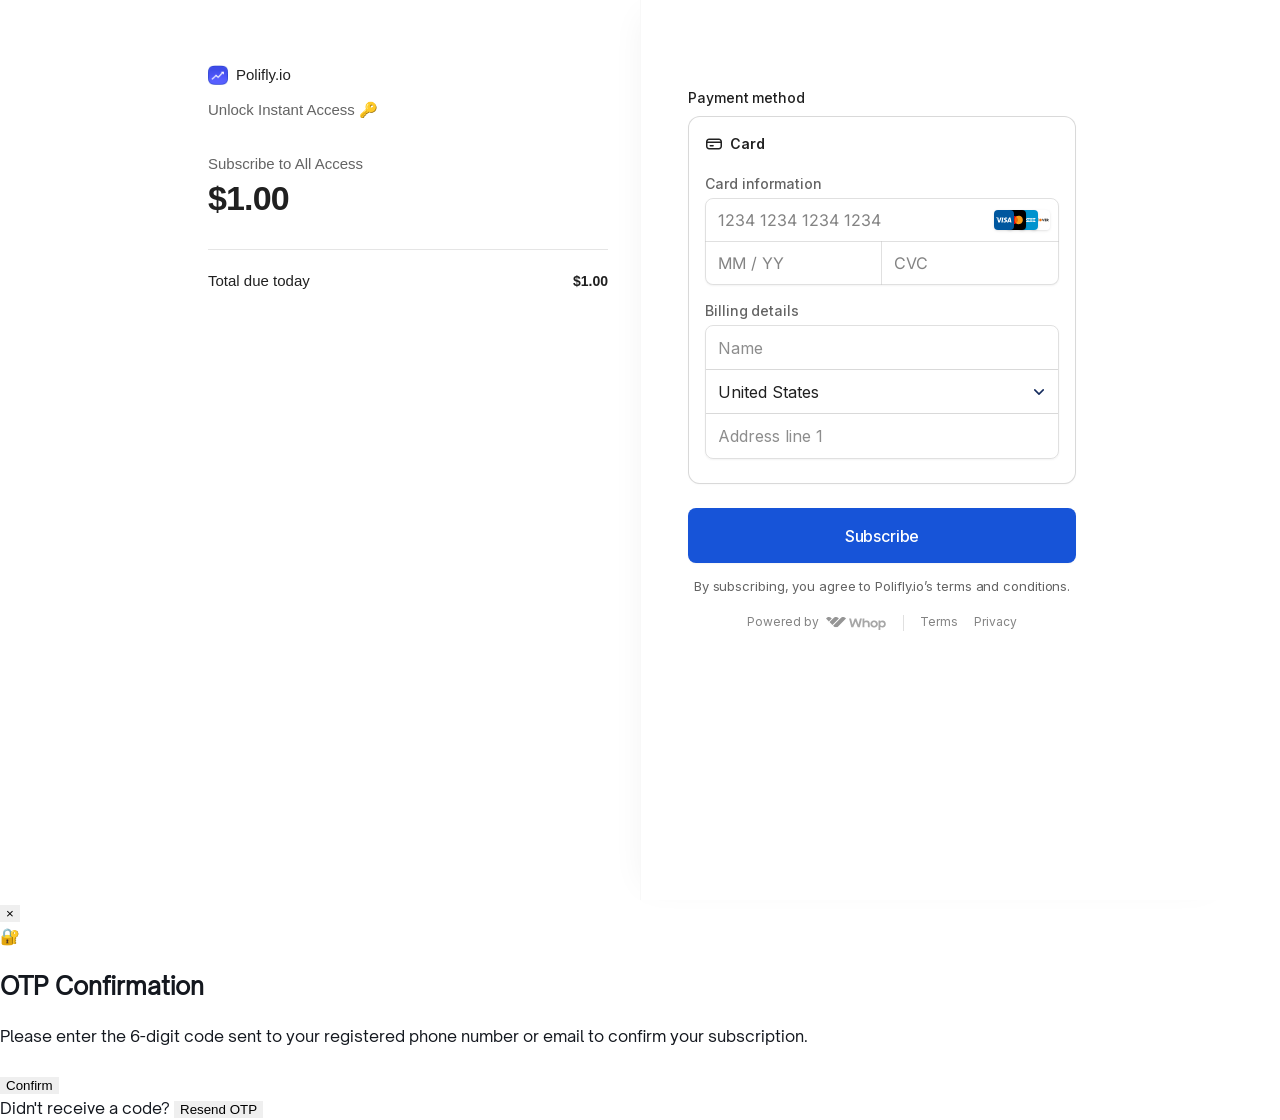
==== commit db32444d: "Add OTP confirmation modal to subscribe button" ====
--- a/index.html
+++ b/index.html
@@ -1,100 +1,250 @@
-<!DOCTYPE html>
-<html lang="en">
-  <head>
-    <meta charset="UTF-8" />
-    <meta name="viewport" content="width=device-width, initial-scale=1.0" />
-    <meta name="description" content="Secure checkout page for your payment" />
-    <title>Payment Checkout</title>
-    <link rel="stylesheet" href="styles.css" />
-  </head>
-  <body>
-    <main class="page">
-      <section class="left">
-        <div class="summary-wrap">
-          <div class="brand-row">
-            <div class="brand-icon">P</div>
-            <div class="brand-text">Payment</div>
-          </div>
-
-          <h1 class="headline">Secure checkout for your next purchase</h1>
-
-          <div class="price-area">
-            <p class="label">Amount due</p>
-            <p class="price">$249.00</p>
-          </div>
-
-          <hr class="divider" />
-
-          <div class="total-row">
-            <span>Total</span>
-            <strong>$249.00</strong>
-          </div>
-        </div>
-      </section>
-
-      <section class="right">
-        <div class="checkout-wrap">
-          <h2 class="section-title">Payment details</h2>
-
-          <div class="panel">
-            <div class="card-type">💳 <span>Credit card</span></div>
-
-            <form>
-              <label class="field-label" for="name">Cardholder name</label>
-              <div class="field-box">
-                <input id="name" name="name" type="text" placeholder="Jane Doe" required />
-              </div>
-
-              <label class="field-label" for="email">Email address</label>
-              <div class="field-box">
-                <input id="email" name="email" type="email" placeholder="jane@example.com" required />
-              </div>
-
-              <label class="field-label" for="card">Card number</label>
-              <div class="field-box">
-                <input id="card" name="card" type="text" inputmode="numeric" placeholder="4242 4242 4242 4242" required />
-              </div>
-
-              <div class="split-row">
-                <div>
-                  <label class="field-label" for="expiry">Expiry</label>
-                  <div class="field-box">
-                    <input id="expiry" name="expiry" type="text" placeholder="MM/YY" required />
-                  </div>
-                </div>
-                <div>
-                  <label class="field-label" for="cvc">CVC</label>
-                  <div class="field-box">
-                    <input id="cvc" name="cvc" type="text" inputmode="numeric" placeholder="123" required />
-                  </div>
-                </div>
-              </div>
-
-              <label class="field-label" for="country">Country</label>
-              <div class="field-box select-wrap">
-                <select id="country" name="country">
-                  <option>United States</option>
-                  <option>Canada</option>
-                  <option>United Kingdom</option>
-                  <option>Australia</option>
-                </select>
-                <span class="chevron">▾</span>
-              </div>
-
-              <button class="subscribe" type="submit">Pay now</button>
-              <p class="terms-text">By continuing, you agree to our Terms and Privacy Policy.</p>
-            </form>
-          </div>
-        </div>
-      </section>
-    </main>
-
-    <div class="footer-row">
-      <a href="#">Help</a>
-      <span class="sep">•</span>
-      <a href="#">Security</a>
-      <span class="sep">•</span>
-      <a href="#">Support</a>
+<!DOCTYPE html> <html lang=en><!--
+ Page saved with SingleFile 
+ url: https://polifly.io/checkout 
+ saved date: Thu Jun 25 2026 01:32:44 GMT+0800 (Singapore Standard Time)
+--><meta charset=utf-8><style>body{transition:opacity ease-in 0.2s}</style>
+<meta name=viewport content="width=device-width, initial-scale=1.0, viewport-fit=cover">
+<meta name=touch-action content=manipulation>
+<title>Checkout · Polifly</title>
+<meta name=title content="Polifly – AI Analyzer for Prediction Markets">
+<meta name=description content="AI analysis for Polymarket and Kalshi. Edge detection, whale tracking, copy trading, and daily picks. Start for $1.">
+<meta name=keywords content="Polifly, Polifly app, Polifly AI, Polifly.io, Polifly Polymarket, Polifly Kalshi, Polifly review, Polifly AI analyzer, Polifly bet analyzer, Polifly market analyzer, Polifly probability tool, Polifly edge detection, Polifly whale tracker, Polifly copy trading, Polifly handpicked picks, Polifly daily picks, Polifly AI coach, Polifly paper trading, Polifly blueprint, Polifly leaderboard, Polifly login, Polifly signup, Polifly free trial, Polifly $1, Polifly pricing, Polifly Polymarket bot, Polifly Kalshi bot, Polifly automation, Polifly trading tool, Polifly betting tool, Polifly probability calculator, Polifly vs PolyGun, Polifly vs Polyfactual, Polifly vs FactsAI, Polifly vs ChatGPT, Polymarket, Polymarket AI, Polymarket analyzer, Polymarket analysis, Polymarket bot, Polymarket signals, Polymarket strategy, Polymarket tips, Polymarket guide, how to win Polymarket, best Polymarket bets, Polymarket whale tracking, Polymarket copy trading, Polymarket portfolio tracker, Polymarket arbitrage, Polymarket alternative, Polymarket vs Kalshi, Polymarket review, Polymarket 2026, Polymarket election, Polymarket sports, Polymarket crypto, Polymarket paper trading, Kalshi, Kalshi AI, Kalshi analyzer, Kalshi bot, Kalshi signals, Kalshi strategy, Kalshi tips, best Kalshi markets, Kalshi vs Polymarket, Kalshi event contracts, Kalshi 2026, prediction markets, prediction market AI, prediction market tools, prediction market strategy, prediction market app, prediction market analysis, prediction market signals, prediction market arbitrage, prediction market copy trading, prediction market paper trading, prediction market whale tracking, AI prediction markets, AI Polymarket, AI Kalshi, AI bet analyzer, AI trading tool, AI market analysis, AI edge detection, event contracts, event contract trading, binary options, probability trading, election betting, sports prediction markets, crypto prediction markets, best prediction market app, best AI for Polymarket, best AI for Kalshi, PolyGun alternative, Polyfactual alternative, FactsAI alternative">
+<meta name=author content=Polifly>
+<meta name=robots content="index, follow, max-image-preview:large, max-snippet:-1, max-video-preview:-1">
+<meta name=language content=English>
+<meta name=geo.region content=US>
+<meta name=geo.placename content="United States">
+<meta name=coverage content=Worldwide>
+<meta name=target content=all>
+<meta name=audience content=all>
+<meta name=subject content="AI tool for Polymarket, Kalshi, and prediction markets">
+<meta name=topic content="Prediction Markets, Polymarket, Kalshi, AI, Event Contracts">
+<meta name=classification content="Finance, Prediction Markets, AI Tools">
+<meta name=msvalidate.01 content=polifly-bing-verify>
+<meta name=revisit-after content="3 days">
+<meta name=rating content=general>
+<meta name=distribution content=global>
+<link rel=alternate hreflang=en href=https://polifly.io/>
+<link rel=alternate hreflang=en-us href=https://polifly.io/>
+<link rel=alternate hreflang=x-default href=https://polifly.io/>
+<meta property=og:type content=website>
+<meta property=og:url content=https://polifly.io/>
+<meta property=og:image content=https://storage.googleapis.com/gpt-engineer-file-uploads/3JKkIEnGTHSoLG71LNy69gvQnrb2/social-images/social-1779367576695-26474a49-8e11-4486-b71f-202ebc66e32f.webp>
+<meta property=og:image:secure_url content=https://polifly.io/og-image.png>
+<meta property=og:image:type content=image/png>
+<meta property=og:image:width content=1512>
+<meta property=og:image:height content=756>
+<meta property=og:image:alt content="Polifly - AI-powered Polymarket and Kalshi analyzer. Start for $1.">
+<meta property=og:site_name content=Polifly>
+<meta property=og:locale content=en_US>
+<meta property=fb:app_id content=1203653795255293>
+<meta name=twitter:card content=summary_large_image>
+<meta name=twitter:site content=@poliflyapp>
+<meta name=twitter:creator content=@poliflyapp>
+<meta name=twitter:url content=https://polifly.io/>
+<meta name=twitter:image content=https://storage.googleapis.com/gpt-engineer-file-uploads/3JKkIEnGTHSoLG71LNy69gvQnrb2/social-images/social-1779367576695-26474a49-8e11-4486-b71f-202ebc66e32f.webp>
+<meta name=twitter:image:alt content="Polifly - AI-powered Polymarket and Kalshi analyzer. Start for $1.">
+<meta name=pinterest-rich-pin content=true>
+<meta name=format-detection content="telephone=no">
+<meta name=mobile-web-app-capable content=yes>
+<meta name=apple-mobile-web-app-capable content=yes>
+<meta name=apple-mobile-web-app-status-bar-style content=black-translucent>
+<meta name=color-scheme content=light>
+<meta name=theme-color content=#122368>
+<meta name=apple-mobile-web-app-title content=Polifly>
+<meta name=application-name content=Polifly>
+<script type=application/ld+json>{"@context":"https://schema.org","@type":"Organization","name":"Polifly","alternateName":["Polifly App","Polifly AI"],"legalName":"Polifly","url":"https://polifly.io","logo":"https://polifly.io/favicon.png","image":"https://polifly.io/og-image.png","description":"Polifly is the #1 AI-powered tool for analyzing Polymarket and Kalshi prediction markets. Get winning picks with smart probability analysis, whale tracking, copy trading, and edge detection.","foundingDate":"2024","slogan":"Beat prediction markets with AI","sameAs":["https://x.com/poliflyapp","https://www.tiktok.com/@poliflyapp","https://www.tiktok.com/@polifly","https://www.tiktok.com/@polifly.io","https://www.instagram.com/poliflyapp","https://www.instagram.com/polifly","https://www.instagram.com/polifly.io","https://www.youtube.com/@poliflyapp","https://www.reddit.com/r/polifly","https://discord.gg/polifly","https://t.me/poliflyapp"],"knowsAbout":["Polymarket","Polymarket AI","Polymarket strategy","Polymarket whale tracking","Polymarket copy trading","Polymarket arbitrage","Polymarket sentiment analysis","Polymarket bots","Polymarket API","Kalshi","Kalshi AI","Kalshi strategy","Kalshi event contracts","Kalshi vs Polymarket","prediction markets","prediction market AI","prediction market strategy","prediction market arbitrage","prediction market portfolio","prediction market psychology","event contracts","event contract trading","binary options","probability trading","probability calibration","AI market analysis","AI bet analyzer","AI for Polymarket","AI for Kalshi","ChatGPT Polymarket","GPT prediction markets","election betting","political prediction markets","sports prediction markets","crypto prediction markets","copy trading","whale tracking","smart wallets","paper trading","limit orders","Kelly criterion"]}</script>
+<script type=application/ld+json>{"@context":"https://schema.org","@type":"WebSite","name":"Polifly","alternateName":["Polifly App","Polifly AI"],"url":"https://polifly.io","publisher":{"@type":"Organization","name":"Polifly"},"potentialAction":{"@type":"SearchAction","target":"https://polifly.io/blog?q={search_term_string}","query-input":"required name=search_term_string"}}</script>
+<script type=application/ld+json>{"@context":"https://schema.org","@type":"Brand","name":"Polifly","alternateName":["Polifly App","Polifly AI"],"url":"https://polifly.io","logo":"https://polifly.io/favicon.png","description":"Polifly is the #1 AI tool for Polymarket and Kalshi prediction markets. Analyze bets, track whales, copy top traders."}</script>
+<script type=application/ld+json>{"@context":"https://schema.org","@type":"SoftwareApplication","name":"Polifly - Polymarket & Kalshi AI Analyzer","alternateName":["Polifly App","Polifly AI"],"url":"https://polifly.io","description":"AI-powered analysis tool for Polymarket and Kalshi prediction markets. Analyze any bet, get probability insights, find edge, track whales, and copy top traders in seconds.","applicationCategory":"FinanceApplication","applicationSubCategory":"Prediction Markets, Event Contracts, AI Analysis","operatingSystem":"Web, iOS, Android","browserRequirements":"Requires modern browser (Chrome, Safari, Firefox, Edge)","softwareVersion":"2026","offers":{"@type":"Offer","price":"1","priceCurrency":"USD","description":"Start for $1 - Full access to AI market analysis"},"aggregateRating":{"@type":"AggregateRating","ratingValue":"4.8","ratingCount":"1247","bestRating":"5","worstRating":"1"},"creator":{"@type":"Organization","name":"Polifly"},"featureList":["AI-powered Polymarket analysis","AI-powered Kalshi analysis","Real-time probability calculations","Edge detection algorithms","Data-driven bet recommendations","Polymarket whale tracking","Polymarket copy trading","Prediction market portfolio tracker","Paper trading sandbox","AI Coach for prediction markets","News sentiment analysis","Handpicked daily bets","Kelly criterion position sizing"]}</script>
+<script type=application/ld+json>{"@context":"https://schema.org","@type":"ItemList","itemListElement":[{"@type":"SiteNavigationElement","position":1,"name":"Features","description":"AI Analyzer, Copy Trading, Whale Tracker, Handpicked Picks, AI Coach, Paper Trading and more.","url":"https://polifly.io/features"},{"@type":"SiteNavigationElement","position":2,"name":"Pricing","description":"Compare Polifly plans. Start for just $1 with full access to all AI prediction market tools.","url":"https://polifly.io/pricing"},{"@type":"SiteNavigationElement","position":3,"name":"Blog","description":"Prediction market strategies, Polymarket guides, Kalshi tips, and AI analysis insights.","url":"https://polifly.io/blog"},{"@type":"SiteNavigationElement","position":4,"name":"About","description":"Learn about Polifly, the team, and the mission behind the #1 AI prediction market tool.","url":"https://polifly.io/about"},{"@type":"SiteNavigationElement","position":5,"name":"Dashboard","description":"Your AI-powered prediction market command center. Analyze, track, and trade smarter.","url":"https://polifly.io/dashboard"}]}</script>
+<script type=application/ld+json>{"@context":"https://schema.org","@type":"FAQPage","mainEntity":[{"@type":"Question","name":"What is Polifly?","acceptedAnswer":{"@type":"Answer","text":"Polifly is an AI-powered analysis tool for prediction markets like Polymarket and Kalshi. It analyzes any market in seconds, providing probability insights, edge detection, whale tracking, and copy trading."}},{"@type":"Question","name":"What features does Polifly have?","acceptedAnswer":{"@type":"Answer","text":"Polifly includes AI Market Analyzer, Copy Trading, Wallet Tracker, Handpicked Daily Picks, AI Coach, Paper Trading, and a strategy Blueprint. All designed to help you find edge on Polymarket and Kalshi."}},{"@type":"Question","name":"How do I get started with Polifly?","acceptedAnswer":{"@type":"Answer","text":"Sign up at polifly.io, paste any Polymarket or Kalshi market link, and get instant AI analysis. Full access starts at just $1 for the first month."}},{"@type":"Question","name":"Is Polifly the best AI tool for Polymarket?","acceptedAnswer":{"@type":"Answer","text":"Polifly is the leading AI tool for Polymarket, used by thousands of traders. It analyzes any Polymarket market in seconds with probability estimates, edge detection, news sentiment, and whale tracking — features no other Polymarket AI tool combines."}},{"@type":"Question","name":"Does Polifly work with Kalshi?","acceptedAnswer":{"@type":"Answer","text":"Yes. Polifly fully supports Kalshi event contracts in addition to Polymarket. Paste any Kalshi market link and get instant AI analysis with probability estimates and recommendations."}},{"@type":"Question","name":"How does Polifly compare to PolyGun, Polyfactual, and FactsAI?","acceptedAnswer":{"@type":"Answer","text":"Polifly combines AI bet analysis, whale tracking, copy trading, paper trading, and an AI Coach in one app. PolyGun, Polyfactual, and FactsAI focus on narrower features. Polifly is the most complete Polymarket AI suite."}},{"@type":"Question","name":"Can AI actually beat prediction markets?","acceptedAnswer":{"@type":"Answer","text":"AI gives you a real edge by analyzing markets faster than humans can — pulling news, base rates, and probability calibration in seconds. Polifly users report better decisions and improved results using AI-driven analysis."}},{"@type":"Question","name":"How does Polifly analyze Polymarket bets?","acceptedAnswer":{"@type":"Answer","text":"Polifly uses advanced AI to analyze market data, news sources, and historical patterns. Paste any Polymarket or Kalshi URL and get instant probability estimates, risk assessment, and recommended positions."}},{"@type":"Question","name":"Does Polifly support Polymarket whale tracking?","acceptedAnswer":{"@type":"Answer","text":"Yes. Polifly's Wallet Tracker monitors top Polymarket traders in real time so you can see what whales are betting on and copy their trades automatically."}},{"@type":"Question","name":"Can I copy top Polymarket traders with Polifly?","acceptedAnswer":{"@type":"Answer","text":"Yes. Polifly's copy trading feature lets you mirror top Polymarket traders automatically with proportional position sizing."}},{"@type":"Question","name":"How much does Polifly cost?","acceptedAnswer":{"@type":"Answer","text":"Polifly starts at just $1 for the first month, with full access to AI market analysis, daily picks, whale tracking, copy trading, and the AI Coach. No hidden fees."}},{"@type":"Question","name":"Is Polifly better than ChatGPT for Polymarket?","acceptedAnswer":{"@type":"Answer","text":"Polifly is purpose-built for Polymarket and Kalshi with live market data, news sentiment, and probability calibration baked in. ChatGPT lacks live market context. Polifly gives you a true edge ChatGPT cannot."}},{"@type":"Question","name":"Can Polifly help me win on prediction markets?","acceptedAnswer":{"@type":"Answer","text":"Polifly provides AI-driven analysis to help you find edge. While no tool guarantees wins, users report better decision-making and improved results using our probability analysis and recommendations."}}]}</script>
+<script type=application/ld+json>{"@context":"https://schema.org","@type":"BreadcrumbList","itemListElement":[{"@type":"ListItem","position":1,"name":"Home","item":"https://polifly.io/"},{"@type":"ListItem","position":2,"name":"Pricing","item":"https://polifly.io/pricing"},{"@type":"ListItem","position":3,"name":"Blog","item":"https://polifly.io/blog"},{"@type":"ListItem","position":4,"name":"Dashboard","item":"https://polifly.io/dashboard"}]}</script>
+<script type=application/ld+json>{"@context":"https://schema.org","@type":"HowTo","name":"How to analyze a Polymarket bet with Polifly","description":"Use Polifly's AI to analyze any prediction market in seconds.","totalTime":"PT30S","step":[{"@type":"HowToStep","position":1,"name":"Paste market URL","text":"Copy any Polymarket or Kalshi market link and paste it into Polifly."},{"@type":"HowToStep","position":2,"name":"Get AI analysis","text":"Polifly's AI analyzes the market in seconds, returning probability estimates and edge."},{"@type":"HowToStep","position":3,"name":"Place your bet","text":"Use the data-driven recommendation to place a smarter bet on your platform of choice."}]}</script>
+<script type=application/ld+json>{"@context":"https://schema.org","@type":"VideoObject","name":"Polifly AI Analyzer Demo - Analyze any Polymarket or Kalshi bet in seconds","description":"Watch the Polifly AI Analyzer break down a real Polymarket bet in seconds with probability, edge, and risk scoring.","thumbnailUrl":"https://polifly.io/og-image.png","uploadDate":"2026-01-01","contentUrl":"https://polifly.io/","embedUrl":"https://polifly.io/","publisher":{"@type":"Organization","name":"Polifly","logo":{"@type":"ImageObject","url":"https://polifly.io/favicon.png"}}}</script>
+<script type=application/ld+json>{"@context":"https://schema.org","@type":"ItemList","name":"Polifly Social Profiles","itemListElement":[{"@type":"ListItem","position":1,"url":"https://www.tiktok.com/@poliflyapp","name":"Polifly on TikTok"},{"@type":"ListItem","position":2,"url":"https://www.tiktok.com/@polifly","name":"Polifly TikTok"},{"@type":"ListItem","position":3,"url":"https://www.tiktok.com/@polifly.io","name":"Polifly.io TikTok"},{"@type":"ListItem","position":4,"url":"https://www.instagram.com/poliflyapp","name":"Polifly on Instagram"},{"@type":"ListItem","position":5,"url":"https://www.instagram.com/polifly","name":"Polifly Instagram"},{"@type":"ListItem","position":6,"url":"https://www.instagram.com/polifly.io","name":"Polifly.io Instagram"},{"@type":"ListItem","position":7,"url":"https://x.com/poliflyapp","name":"Polifly on X"},{"@type":"ListItem","position":8,"url":"https://www.youtube.com/@poliflyapp","name":"Polifly on YouTube"},{"@type":"ListItem","position":9,"url":"https://www.reddit.com/r/polifly","name":"Polifly on Reddit"},{"@type":"ListItem","position":10,"url":"https://discord.gg/polifly","name":"Polifly on Discord"},{"@type":"ListItem","position":11,"url":"https://t.me/poliflyapp","name":"Polifly on Telegram"}]}</script>
+<script type=application/ld+json>{"@context":"https://schema.org","@type":"FAQPage","mainEntity":[{"@type":"Question","name":"What is the Polifly AI Analyzer?","acceptedAnswer":{"@type":"Answer","text":"The Polifly AI Analyzer breaks down any Polymarket or Kalshi bet in seconds with smart probability, edge detection, news sentiment, and risk scoring."}},{"@type":"Question","name":"Where can I find Polifly on TikTok?","acceptedAnswer":{"@type":"Answer","text":"Polifly is on TikTok at @poliflyapp with daily Polymarket and Kalshi bet breakdowns and Polifly AI Analyzer demos."}},{"@type":"Question","name":"Where can I find Polifly on Instagram?","acceptedAnswer":{"@type":"Answer","text":"Polifly is on Instagram at @poliflyapp with daily reels covering AI Analyzer breakdowns, whale tracker alerts, and copy trading wins."}},{"@type":"Question","name":"What platforms does Polifly support?","acceptedAnswer":{"@type":"Answer","text":"Polifly supports Polymarket and Kalshi. Paste any market URL or upload a screenshot and the AI Analyzer breaks it down in seconds."}},{"@type":"Question","name":"Does Polifly have a YouTube channel?","acceptedAnswer":{"@type":"Answer","text":"Yes. Polifly is on YouTube at @poliflyapp with Polifly AI Analyzer walkthroughs, Polymarket strategy, and Kalshi tutorials."}},{"@type":"Question","name":"Is the Polifly AI Analyzer accurate?","acceptedAnswer":{"@type":"Answer","text":"The Polifly AI Analyzer pulls live news, base rates, and probability calibration for high-confidence reads on Polymarket and Kalshi."}},{"@type":"Question","name":"Can I use Polifly on mobile?","acceptedAnswer":{"@type":"Answer","text":"Yes. Polifly is fully mobile-first on iOS and Android browsers, built for fast bet analysis on the go."}}]}</script>
+<meta property=og:title content="Polifly – AI Analyzer for Prediction Markets">
+<meta name=twitter:title content="Polifly – AI Analyzer for Prediction Markets">
+<meta property=og:description content="AI analysis for Polymarket and Kalshi. Edge detection, whale tracking, copy trading, and daily picks. Start for $1.">
+<meta name=twitter:description content="AI analysis for Polymarket and Kalshi. Edge detection, whale tracking, copy trading, and daily picks. Start for $1.">
+<style>*,:before,:after{--tw-border-spacing-x:0;--tw-border-spacing-y:0;--tw-translate-x:0;--tw-translate-y:0;--tw-rotate:0;--tw-skew-x:0;--tw-skew-y:0;--tw-scale-x:1;--tw-scale-y:1;--tw-pan-x: ;--tw-pan-y: ;--tw-pinch-zoom: ;--tw-scroll-snap-strictness:proximity;--tw-gradient-from-position: ;--tw-gradient-via-position: ;--tw-gradient-to-position: ;--tw-ordinal: ;--tw-slashed-zero: ;--tw-numeric-figure: ;--tw-numeric-spacing: ;--tw-numeric-fraction: ;--tw-ring-inset: ;--tw-ring-offset-width:0px;--tw-ring-offset-color:#fff;--tw-ring-color:rgb(59 130 246/.5);--tw-ring-offset-shadow:0 0#0000;--tw-ring-shadow:0 0#0000;--tw-shadow:0 0#0000;--tw-shadow-colored:0 0#0000;--tw-blur: ;--tw-brightness: ;--tw-contrast: ;--tw-grayscale: ;--tw-hue-rotate: ;--tw-invert: ;--tw-saturate: ;--tw-sepia: ;--tw-drop-shadow: ;--tw-backdrop-blur: ;--tw-backdrop-brightness: ;--tw-backdrop-contrast: ;--tw-backdrop-grayscale: ;--tw-backdrop-hue-rotate: ;--tw-backdrop-invert: ;--tw-backdrop-opacity: ;--tw-backdrop-saturate: ;--tw-backdrop-sepia: ;--tw-contain-size: ;--tw-contain-layout: ;--tw-contain-paint: ;--tw-contain-style: }::backdrop{--tw-border-spacing-x:0;--tw-border-spacing-y:0;--tw-translate-x:0;--tw-translate-y:0;--tw-rotate:0;--tw-skew-x:0;--tw-skew-y:0;--tw-scale-x:1;--tw-scale-y:1;--tw-pan-x: ;--tw-pan-y: ;--tw-pinch-zoom: ;--tw-scroll-snap-strictness:proximity;--tw-gradient-from-position: ;--tw-gradient-via-position: ;--tw-gradient-to-position: ;--tw-ordinal: ;--tw-slashed-zero: ;--tw-numeric-figure: ;--tw-numeric-spacing: ;--tw-numeric-fraction: ;--tw-ring-inset: ;--tw-ring-offset-width:0px;--tw-ring-offset-color:#fff;--tw-ring-color:rgb(59 130 246/.5);--tw-ring-offset-shadow:0 0#0000;--tw-ring-shadow:0 0#0000;--tw-shadow:0 0#0000;--tw-shadow-colored:0 0#0000;--tw-blur: ;--tw-brightness: ;--tw-contrast: ;--tw-grayscale: ;--tw-hue-rotate: ;--tw-invert: ;--tw-saturate: ;--tw-sepia: ;--tw-drop-shadow: ;--tw-backdrop-blur: ;--tw-backdrop-brightness: ;--tw-backdrop-contrast: ;--tw-backdrop-grayscale: ;--tw-backdrop-hue-rotate: ;--tw-backdrop-invert: ;--tw-backdrop-opacity: ;--tw-backdrop-saturate: ;--tw-backdrop-sepia: ;--tw-contain-size: ;--tw-contain-layout: ;--tw-contain-paint: ;--tw-contain-style: }*,:before,:after{box-sizing:border-box;border-width:0;border-style:solid;border-color:#e5e7eb}:before,:after{--tw-content:""}html,:host{line-height:1.5;-webkit-text-size-adjust:100%;-moz-tab-size:4;-o-tab-size:4;tab-size:4;font-family:OpenSauceOne,-apple-system,BlinkMacSystemFont,Segoe UI,Roboto,sans-serif;font-feature-settings:normal;font-variation-settings:normal;-webkit-tap-highlight-color:transparent}body{margin:0;line-height:inherit}:-moz-focusring{outline:auto}:-moz-ui-invalid{box-shadow:none}::-webkit-inner-spin-button,::-webkit-outer-spin-button{height:auto}::-webkit-search-decoration{-webkit-appearance:none}::-webkit-file-upload-button{-webkit-appearance:button;font:inherit}p{margin:0}input::-moz-placeholder,textarea::-moz-placeholder{opacity:1;color:#9ca3af}input::placeholder,textarea::placeholder{opacity:1;color:#9ca3af}:disabled{cursor:default}img,iframe{display:block;vertical-align:middle}:root{--background:0 0% 100%;--foreground:220 20% 10%;--card:0 0% 100%;--card-foreground:220 20% 10%;--surface:220 14% 96%;--primary:221 83% 53%;--primary-foreground:0 0% 100%;--primary-light:221 83% 63%;--secondary:220 14% 96%;--secondary-foreground:221 83% 53%;--muted:220 14% 96%;--muted-foreground:220 9% 46%;--accent:220 14% 96%;--accent-foreground:221 83% 53%;--border:220 13% 91%;--input:220 13% 91%;--ring:221 83% 53%;--destructive:0 84% 60%;--destructive-foreground:0 0% 100%;--popover:0 0% 100%;--popover-foreground:220 20% 10%;--radius:.875rem;--badge-bg:103 85% 84%;--badge-text:107 83% 24%;--badge-border:87 82% 71%;--badge-error-bg:0 86% 90%;--badge-error-text:0 72% 44%;--badge-no-bg:0 72% 51%;--badge-no-text:0 0% 100%;--badge-no-border:0 72% 44%;--money-green:142 71% 45%;--money-green-light:142 76% 96%;--premium-bg:203 100% 92%;--premium-border:206 100% 65%;--premium-glow:221 100% 83%;--premium-inner-glow:221 83% 53%;--premium-pink-bg:330 80% 93%;--premium-pink-border:330 70% 60%;--premium-pink-glow:330 80% 80%;--urgency-bg:27 92% 95%;--urgency-border:20 100% 87%;--urgency-text:22 85% 42%;--shadow-card:0 8px 32px -8px hsl(221 83% 53%/.12)}*{border-color:hsl(var(--border));scrollbar-width:none;-webkit-tap-highlight-color:transparent}*::-webkit-scrollbar{display:none}html{-webkit-text-size-adjust:100%;-moz-text-size-adjust:100%;text-size-adjust:100%}body{background-color:hsl(var(--background));color:hsl(var(--foreground));font-family:OpenSauceOne,-apple-system,BlinkMacSystemFont,Segoe UI,Roboto,sans-serif;-webkit-font-smoothing:antialiased;-moz-osx-font-smoothing:grayscale;overflow-x:hidden;overscroll-behavior-x:none;-webkit-overflow-scrolling:touch;padding-left:env(safe-area-inset-left);padding-right:env(safe-area-inset-right)}*:focus-visible{outline:2px solid transparent;outline-offset:2px;--tw-ring-offset-shadow:var(--tw-ring-inset)0 0 0 var(--tw-ring-offset-width) var(--tw-ring-offset-color);--tw-ring-shadow:var(--tw-ring-inset)0 0 0 calc(2px + var(--tw-ring-offset-width)) var(--tw-ring-color);box-shadow:var(--tw-ring-offset-shadow),var(--tw-ring-shadow),var(--tw-shadow,0 0#0000);--tw-ring-color:hsl(var(--primary)/.5);--tw-ring-offset-width:2px;--tw-ring-offset-color:hsl(var(--background))}img{max-width:100%}.relative{position:relative}.mx-auto{margin-left:auto;margin-right:auto}.mb-5{margin-bottom:1.25rem}.mt-1{margin-top:.25rem}.mt-3{margin-top:.75rem}.mt-5{margin-top:1.25rem}.mt-8{margin-top:2rem}.flex{display:flex}.hidden{display:none}.h-5{height:1.25rem}.h-px{height:1px}.min-h-\[560px\]{min-height:560px}.min-h-screen{min-height:100vh}.w-5{width:1.25rem}.w-full{width:100%}.max-w-\[1200px\]{max-width:1200px}.max-w-\[400px\]{max-width:400px}.max-w-none{max-width:none}@keyframes blink{0%,to{opacity:1}50%{opacity:0}}@keyframes fade-in{0%{opacity:0;transform:translateY(10px)}to{opacity:1;transform:translateY(0)}}@keyframes fade-out{0%{opacity:1;transform:translateY(0)}to{opacity:0;transform:translateY(10px)}}@keyframes modal-card-out{0%{opacity:1;transform:translate(-50%,-50%) scale(1)}to{opacity:0;transform:translate(-50%,-50%) scale(.97)}}@keyframes modal-crossfade-in{0%{opacity:0;transform:translate(-50%,-50%) scale(.97)}to{opacity:1;transform:translate(-50%,-50%) scale(1)}}@keyframes ping{75%,to{transform:scale(2);opacity:0}}@keyframes pulse{50%{opacity:.5}}@keyframes scale-in{0%{transform:scale(.95);opacity:0}to{transform:scale(1);opacity:1}}@keyframes spin{to{transform:rotate(360deg)}}.flex-col{flex-direction:column}.items-center{align-items:center}.justify-start{justify-content:flex-start}.justify-between{justify-content:space-between}.gap-2{gap:.5rem}.bg-\[rgb\(229\,229\,229\)\]{--tw-bg-opacity:1;background-color:rgb(229 229 229/var(--tw-bg-opacity,1))}.bg-white{--tw-bg-opacity:1;background-color:rgb(255 255 255/var(--tw-bg-opacity,1))}.object-contain{-o-object-fit:contain;object-fit:contain}.px-0{padding-left:0;padding-right:0}.px-4{padding-left:1rem;padding-right:1rem}.pb-12{padding-bottom:3rem}.pb-4{padding-bottom:1rem}.pt-2{padding-top:.5rem}.pt-5{padding-top:1.25rem}.text-left{text-align:left}.text-center{text-align:center}.text-\[14px\]{font-size:14px}.text-\[15px\]{font-size:15px}.text-\[34px\]{font-size:34px}.font-medium{font-weight:500}.font-semibold{font-weight:600}.leading-\[1\.1\]{line-height:1.1}.tracking-tight{letter-spacing:-.025em}.text-\[rgb\(100\,100\,100\)\]{--tw-text-opacity:1;color:rgb(100 100 100/var(--tw-text-opacity,1))}.text-\[rgb\(32\,32\,32\)\]{--tw-text-opacity:1;color:rgb(32 32 32/var(--tw-text-opacity,1))}.text-black{--tw-text-opacity:1;color:rgb(0 0 0/var(--tw-text-opacity,1))}@keyframes enter{0%{opacity:var(--tw-enter-opacity,1);transform:translate3d(var(--tw-enter-translate-x,0),var(--tw-enter-translate-y,0),0) scale3d(var(--tw-enter-scale,1),var(--tw-enter-scale,1),var(--tw-enter-scale,1)) rotate(var(--tw-enter-rotate,0))}}@keyframes exit{to{opacity:var(--tw-exit-opacity,1);transform:translate3d(var(--tw-exit-translate-x,0),var(--tw-exit-translate-y,0),0) scale3d(var(--tw-exit-scale,1),var(--tw-exit-scale,1),var(--tw-exit-scale,1)) rotate(var(--tw-exit-rotate,0))}}@media (hover:none){button:active,a:active,[role=button]:active{opacity:.85;transition:opacity 80ms ease-out}}@keyframes contentAppear{0%{opacity:0;transform:translate3d(0,6px,0)}to{opacity:1;transform:translateZ(0)}}@media (max-width:640px){@keyframes viewSlideIn{0%{opacity:0;transform:translate3d(0,18px,0)}to{opacity:1;transform:translateZ(0)}}}.blue-shimmer:after{content:"";position:absolute;top:0;right:0;bottom:0;left:0;background:linear-gradient(120deg,transparent 0%,transparent 42%,rgba(255,255,255,.25) 50%,transparent 58%,transparent 100%);transform:translate(-120%);animation:shimmerSweep 8s infinite ease-in-out;pointer-events:none;mix-blend-mode:screen}@keyframes shimmerSweep{0%,40%{transform:translate(-120%)}70%,to{transform:translate(120%)}}.button-shimmer:before{content:"";position:absolute;top:0;right:0;bottom:0;left:0;background-image:linear-gradient(125deg,transparent 0%,transparent 42%,rgba(255,255,255,.5) 50%,transparent 58%,transparent 100%);background-size:250% 100%;background-position:150%0;animation:buttonShimmer 10s infinite linear;pointer-events:none;z-index:1}@keyframes buttonShimmer{0%,70%{background-position:150%0}to{background-position:-150%0}}@keyframes arrowNudge{0%,to{transform:translate(0)}15%{transform:translate(5px)}30%{transform:translate(0)}45%{transform:translate(5px)}60%{transform:translate(0)}}@keyframes dopaminePulse{0%,to{transform:scale(1);box-shadow:0 0#3b82f68c,0 0 0 1px hsl(var(--primary)),inset 0-1px 8px 2px #ebf4ff4d}50%{transform:scale(1.025);box-shadow:0 0 0 14px #3b82f600,0 0 28px 4px #3b82f68c,0 0 0 1px hsl(var(--primary)),inset 0-1px 8px 2px #ebf4ff73}}@keyframes marqueeScroll{0%{transform:translate(0)}to{transform:translate(-50%)}}@keyframes toast-slide-in{0%{opacity:0;transform:translate3d(0,8px,0) scale(.97)}to{opacity:1;transform:translateZ(0) scale(1)}}@keyframes toast-slide-out{0%{opacity:1;transform:translateZ(0) scale(1)}to{opacity:0;transform:translate3d(0,6px,0) scale(.97)}}@keyframes message-appear{0%{opacity:0;transform:translate3d(0,4px,0)}to{opacity:1;transform:translateZ(0)}}@keyframes thinking-dot{0%,to{transform:scale(.7);opacity:.5}50%{transform:scale(1);opacity:.85}}@keyframes cursor-blink{0%,50%{opacity:1}51%,to{opacity:0}}@keyframes textFadeIn{0%{opacity:0;transform:translate3d(0,4px,0)}to{opacity:1;transform:translateZ(0)}}@font-face{font-family:OpenSauceOne;src:url([data-uri])format("woff2");font-weight:400;font-style:normal}:root{--ease-flow:cubic-bezier(.22,1,.36,1);--ease-snap:cubic-bezier(.4,0,.2,1);--dur-fast:.18s;--dur-base:.24s;--dur-slow:.32s}@keyframes viewSlideIn{0%{opacity:0;transform:translate3d(0,8px,0)}to{opacity:1;transform:translateZ(0)}}@keyframes componentReveal{0%{opacity:0;transform:translate3d(0,6px,0)}to{opacity:1;transform:translateZ(0)}}@media (max-width:767px){#root{overflow-x:hidden;max-width:100vw}}@media (prefers-reduced-motion:reduce){html{scroll-behavior:auto}*,*:before,*:after{animation-duration:.01ms!important;animation-iteration-count:1!important;transition-duration:.01ms!important}}@keyframes cancelReveal{0%{opacity:0;transform:translate(24px)}to{opacity:1;transform:translate(0)}}@media (min-width:1024px){.checkout-main{box-shadow:-12px 0 32px -16px #0000000f}.checkout-main:before{content:"";position:absolute;top:0;left:0;width:1px;height:100%;background:#f8f8f8;pointer-events:none}}@keyframes rolling-in-up{0%{transform:translate3d(0,100%,0);opacity:0}to{transform:translateZ(0);opacity:1}}@keyframes rolling-in-down{0%{transform:translate3d(0,-100%,0);opacity:0}to{transform:translateZ(0);opacity:1}}@keyframes rolling-out-up{0%{transform:translateZ(0);opacity:1}to{transform:translate3d(0,-100%,0);opacity:0}}@keyframes rolling-out-down{0%{transform:translateZ(0);opacity:1}to{transform:translate3d(0,100%,0);opacity:0}}.checkout-skel-bar:after{content:"";position:absolute;top:0;right:0;bottom:0;left:0;transform:translate(-100%);background:linear-gradient(90deg,#fff0,#ffffff59,#fff0);animation:checkoutShimmer 1.6s infinite ease-in-out}@keyframes checkoutShimmer{to{transform:translate(100%)}}@keyframes checkoutSkelOut{0%{opacity:1}to{opacity:0}}@keyframes checkoutSummaryIn{0%{opacity:0}to{opacity:1}}@keyframes digit-roll{0%{opacity:0;transform:translateY(45%)}60%{opacity:1}to{opacity:1;transform:translateY(0)}}@keyframes checkoutReveal{0%{opacity:0}to{opacity:1}}.checkout-reveal{opacity:0;will-change:opacity;animation:checkoutReveal .7s cubic-bezier(.22,1,.36,1) both}@media (prefers-reduced-motion:reduce){.checkout-reveal{animation:none;opacity:1}}.file\:border-0::file-selector-button{border-width:0px}.file\:bg-transparent::file-selector-button{background-color:transparent}.file\:text-sm::file-selector-button{font-size:.875rem;line-height:1.25rem}.file\:font-medium::file-selector-button{font-weight:500}.file\:text-foreground::file-selector-button{color:hsl(var(--foreground))}.placeholder\:leading-relaxed::-moz-placeholder{line-height:1.625}.placeholder\:leading-relaxed::placeholder{line-height:1.625}.placeholder\:text-black\/30::-moz-placeholder{color:#0000004d}.placeholder\:text-black\/30::placeholder{color:#0000004d}.placeholder\:text-black\/40::-moz-placeholder{color:#0006}.placeholder\:text-black\/40::placeholder{color:#0006}.placeholder\:text-muted-foreground::-moz-placeholder{color:hsl(var(--muted-foreground))}.placeholder\:text-muted-foreground::placeholder{color:hsl(var(--muted-foreground))}.placeholder\:text-muted-foreground\/40::-moz-placeholder{color:hsl(var(--muted-foreground)/.4)}.placeholder\:text-muted-foreground\/40::placeholder{color:hsl(var(--muted-foreground)/.4)}.placeholder\:text-muted-foreground\/50::-moz-placeholder{color:hsl(var(--muted-foreground)/.5)}.placeholder\:text-muted-foreground\/50::placeholder{color:hsl(var(--muted-foreground)/.5)}.placeholder\:text-muted-foreground\/60::-moz-placeholder{color:hsl(var(--muted-foreground)/.6)}.placeholder\:text-muted-foreground\/60::placeholder{color:hsl(var(--muted-foreground)/.6)}.focus-within\:border-border:focus-within{border-color:hsl(var(--border))}.focus-within\:shadow-md:focus-within{--tw-shadow:0 4px 6px -1px rgb(0 0 0/.1),0 2px 4px -2px rgb(0 0 0/.1);--tw-shadow-colored:0 4px 6px -1px var(--tw-shadow-color),0 2px 4px -2px var(--tw-shadow-color);box-shadow:var(--tw-ring-offset-shadow,0 0#0000),var(--tw-ring-shadow,0 0#0000),var(--tw-shadow)}.hover\:border-\[hsl\(187\,100\%\,44\%\)\]:hover{--tw-border-opacity:1;border-color:hsl(187 100% 44%/var(--tw-border-opacity,1))}.hover\:border-\[hsl\(260\,80\%\,60\%\)\]:hover{--tw-border-opacity:1;border-color:hsl(260 80% 60%/var(--tw-border-opacity,1))}.hover\:border-\[hsl\(330\,80\%\,60\%\)\]:hover{--tw-border-opacity:1;border-color:hsl(330 80% 60%/var(--tw-border-opacity,1))}.hover\:border-\[hsl\(87\,82\%\,50\%\)\]:hover{--tw-border-opacity:1;border-color:hsl(87 82% 50%/var(--tw-border-opacity,1))}.hover\:border-black\/25:hover{border-color:#00000040}.hover\:border-black\/30:hover{border-color:#0000004d}.hover\:border-border\/80:hover{border-color:hsl(var(--border)/.8)}.hover\:border-destructive\/50:hover{border-color:hsl(var(--destructive)/.5)}.hover\:border-foreground\/20:hover{border-color:hsl(var(--foreground)/.2)}.hover\:border-money\/50:hover{border-color:hsl(var(--money-green)/.5)}.hover\:border-primary\/30:hover{border-color:hsl(var(--primary)/.3)}.hover\:border-primary\/40:hover{border-color:hsl(var(--primary)/.4)}.hover\:border-primary\/50:hover{border-color:hsl(var(--primary)/.5)}.hover\:bg-accent:hover{background-color:hsl(var(--accent))}.hover\:bg-accent\/30:hover{background-color:hsl(var(--accent)/.3)}.hover\:bg-accent\/50:hover{background-color:hsl(var(--accent)/.5)}.hover\:bg-black\/85:hover{background-color:#000000d9}.hover\:bg-black\/\[0\.06\]:hover{background-color:#0000000f}.hover\:bg-destructive\/10:hover{background-color:hsl(var(--destructive)/.1)}.hover\:bg-destructive\/20:hover{background-color:hsl(var(--destructive)/.2)}.hover\:bg-destructive\/5:hover{background-color:hsl(var(--destructive)/.05)}.hover\:bg-foreground\/90:hover{background-color:hsl(var(--foreground)/.9)}.hover\:bg-money\/10:hover{background-color:hsl(var(--money-green)/.1)}.hover\:bg-muted:hover{background-color:hsl(var(--muted))}.hover\:bg-muted\/20:hover{background-color:hsl(var(--muted)/.2)}.hover\:bg-muted\/30:hover{background-color:hsl(var(--muted)/.3)}.hover\:bg-muted\/40:hover{background-color:hsl(var(--muted)/.4)}.hover\:bg-muted\/50:hover{background-color:hsl(var(--muted)/.5)}.hover\:bg-muted\/60:hover{background-color:hsl(var(--muted)/.6)}.hover\:bg-muted\/70:hover{background-color:hsl(var(--muted)/.7)}.hover\:bg-muted\/80:hover{background-color:hsl(var(--muted)/.8)}.hover\:bg-primary\/10:hover{background-color:hsl(var(--primary)/.1)}.hover\:bg-primary\/5:hover{background-color:hsl(var(--primary)/.05)}.hover\:bg-primary\/90:hover{background-color:hsl(var(--primary)/.9)}.hover\:bg-surface:hover{background-color:hsl(var(--surface))}.hover\:bg-white\/10:hover{background-color:#ffffff1a}.hover\:text-\[rgb\(32\,32\,32\)\]:hover{--tw-text-opacity:1;color:rgb(32 32 32/var(--tw-text-opacity,1))}.hover\:text-\[rgb\(60\,60\,60\)\]:hover{--tw-text-opacity:1;color:rgb(60 60 60/var(--tw-text-opacity,1))}.hover\:text-black:hover{--tw-text-opacity:1;color:rgb(0 0 0/var(--tw-text-opacity,1))}.hover\:text-black\/60:hover{color:#0009}.hover\:text-black\/70:hover{color:#000000b3}.hover\:text-destructive:hover{color:hsl(var(--destructive))}.hover\:text-foreground:hover{color:hsl(var(--foreground))}.hover\:text-foreground\/80:hover{color:hsl(var(--foreground)/.8)}.hover\:text-money:hover{color:hsl(var(--money-green))}.hover\:text-muted-foreground:hover{color:hsl(var(--muted-foreground))}.hover\:text-muted-foreground\/60:hover{color:hsl(var(--muted-foreground)/.6)}.hover\:text-primary:hover{color:hsl(var(--primary))}.hover\:text-red-300:hover{--tw-text-opacity:1;color:rgb(252 165 165/var(--tw-text-opacity,1))}.hover\:text-red-600:hover{--tw-text-opacity:1;color:rgb(220 38 38/var(--tw-text-opacity,1))}.hover\:text-white:hover{--tw-text-opacity:1;color:rgb(255 255 255/var(--tw-text-opacity,1))}.hover\:underline:hover{text-decoration-line:underline}.hover\:opacity-100:hover{opacity:1}.hover\:opacity-80:hover{opacity:.8}.hover\:opacity-85:hover{opacity:.85}.hover\:opacity-90:hover{opacity:.9}.hover\:shadow-lg:hover{--tw-shadow:0 10px 15px -3px rgb(0 0 0/.1),0 4px 6px -4px rgb(0 0 0/.1);--tw-shadow-colored:0 10px 15px -3px var(--tw-shadow-color),0 4px 6px -4px var(--tw-shadow-color);box-shadow:var(--tw-ring-offset-shadow,0 0#0000),var(--tw-ring-shadow,0 0#0000),var(--tw-shadow)}.hover\:shadow-md:hover{--tw-shadow:0 4px 6px -1px rgb(0 0 0/.1),0 2px 4px -2px rgb(0 0 0/.1);--tw-shadow-colored:0 4px 6px -1px var(--tw-shadow-color),0 2px 4px -2px var(--tw-shadow-color);box-shadow:var(--tw-ring-offset-shadow,0 0#0000),var(--tw-ring-shadow,0 0#0000),var(--tw-shadow)}.hover\:shadow-\[var\(--shadow-card\)\]:hover{--tw-shadow-color:var(--shadow-card);--tw-shadow:var(--tw-shadow-colored)}.hover\:shadow-primary\/10:hover{--tw-shadow-color:hsl(var(--primary)/.1);--tw-shadow:var(--tw-shadow-colored)}.hover\:shadow-primary\/5:hover{--tw-shadow-color:hsl(var(--primary)/.05);--tw-shadow:var(--tw-shadow-colored)}.focus\:border-black\/25:focus{border-color:#00000040}.focus\:border-foreground\/40:focus{border-color:hsl(var(--foreground)/.4)}.focus\:border-primary\/30:focus{border-color:hsl(var(--primary)/.3)}.focus\:bg-accent:focus{background-color:hsl(var(--accent))}.focus\:bg-destructive\/10:focus{background-color:hsl(var(--destructive)/.1)}.focus\:bg-muted:focus{background-color:hsl(var(--muted))}.focus\:bg-muted\/50:focus{background-color:hsl(var(--muted)/.5)}.focus\:text-accent-foreground:focus{color:hsl(var(--accent-foreground))}.focus\:text-destructive:focus{color:hsl(var(--destructive))}.focus\:text-muted-foreground:focus{color:hsl(var(--muted-foreground))}.focus\:outline-none:focus{outline:2px solid transparent;outline-offset:2px}.focus\:ring-0:focus{--tw-ring-offset-shadow:var(--tw-ring-inset)0 0 0 var(--tw-ring-offset-width) var(--tw-ring-offset-color);--tw-ring-shadow:var(--tw-ring-inset)0 0 0 calc(0px + var(--tw-ring-offset-width)) var(--tw-ring-color);box-shadow:var(--tw-ring-offset-shadow),var(--tw-ring-shadow),var(--tw-shadow,0 0#0000)}.focus\:ring-1:focus{--tw-ring-offset-shadow:var(--tw-ring-inset)0 0 0 var(--tw-ring-offset-width) var(--tw-ring-offset-color);--tw-ring-shadow:var(--tw-ring-inset)0 0 0 calc(1px + var(--tw-ring-offset-width)) var(--tw-ring-color);box-shadow:var(--tw-ring-offset-shadow),var(--tw-ring-shadow),var(--tw-shadow,0 0#0000)}.focus\:ring-2:focus{--tw-ring-offset-shadow:var(--tw-ring-inset)0 0 0 var(--tw-ring-offset-width) var(--tw-ring-offset-color);--tw-ring-shadow:var(--tw-ring-inset)0 0 0 calc(2px + var(--tw-ring-offset-width)) var(--tw-ring-color);box-shadow:var(--tw-ring-offset-shadow),var(--tw-ring-shadow),var(--tw-shadow,0 0#0000)}.focus\:ring-primary\/30:focus{--tw-ring-color:hsl(var(--primary)/.3)}.focus\:ring-ring:focus{--tw-ring-color:hsl(var(--ring))}.focus\:ring-offset-2:focus{--tw-ring-offset-width:2px}.focus-visible\:outline-none:focus-visible{outline:2px solid transparent;outline-offset:2px}.focus-visible\:ring-0:focus-visible{--tw-ring-offset-shadow:var(--tw-ring-inset)0 0 0 var(--tw-ring-offset-width) var(--tw-ring-offset-color);--tw-ring-shadow:var(--tw-ring-inset)0 0 0 calc(0px + var(--tw-ring-offset-width)) var(--tw-ring-color);box-shadow:var(--tw-ring-offset-shadow),var(--tw-ring-shadow),var(--tw-shadow,0 0#0000)}.focus-visible\:ring-2:focus-visible{--tw-ring-offset-shadow:var(--tw-ring-inset)0 0 0 var(--tw-ring-offset-width) var(--tw-ring-offset-color);--tw-ring-shadow:var(--tw-ring-inset)0 0 0 calc(2px + var(--tw-ring-offset-width)) var(--tw-ring-color);box-shadow:var(--tw-ring-offset-shadow),var(--tw-ring-shadow),var(--tw-shadow,0 0#0000)}.focus-visible\:ring-ring:focus-visible{--tw-ring-color:hsl(var(--ring))}.focus-visible\:ring-offset-0:focus-visible{--tw-ring-offset-width:0px}.focus-visible\:ring-offset-2:focus-visible{--tw-ring-offset-width:2px}.active\:text-muted-foreground:active{color:hsl(var(--muted-foreground))}.disabled\:pointer-events-none:disabled{pointer-events:none}.disabled\:cursor-not-allowed:disabled{cursor:not-allowed}.disabled\:bg-foreground\/20:disabled{background-color:hsl(var(--foreground)/.2)}.disabled\:opacity-40:disabled{opacity:.4}.disabled\:opacity-50:disabled{opacity:.5}.disabled\:opacity-60:disabled{opacity:.6}.disabled\:hover\:bg-secondary:hover:disabled{background-color:hsl(var(--secondary))}.disabled\:hover\:brightness-100:hover:disabled{--tw-brightness:brightness(1);filter:var(--tw-blur) var(--tw-brightness) var(--tw-contrast) var(--tw-grayscale) var(--tw-hue-rotate) var(--tw-invert) var(--tw-saturate) var(--tw-sepia) var(--tw-drop-shadow)}.group:hover .group-hover\:inline{display:inline}.group:hover .group-hover\:-translate-x-0\.5{--tw-translate-x:-.125rem;transform:translate(var(--tw-translate-x),var(--tw-translate-y)) rotate(var(--tw-rotate)) skew(var(--tw-skew-x)) skewY(var(--tw-skew-y)) scaleX(var(--tw-scale-x)) scaleY(var(--tw-scale-y))}.group:hover .group-hover\:translate-x-1{--tw-translate-x:.25rem;transform:translate(var(--tw-translate-x),var(--tw-translate-y)) rotate(var(--tw-rotate)) skew(var(--tw-skew-x)) skewY(var(--tw-skew-y)) scaleX(var(--tw-scale-x)) scaleY(var(--tw-scale-y))}.group:hover .group-hover\:gap-2{gap:.5rem}.group:hover .group-hover\:text-foreground{color:hsl(var(--foreground))}.group:hover .group-hover\:text-primary{color:hsl(var(--primary))}.group:hover .group-hover\:underline{text-decoration-line:underline}.peer:disabled~.peer-disabled\:cursor-not-allowed{cursor:not-allowed}.peer:disabled~.peer-disabled\:opacity-70{opacity:.7}@keyframes dialog-mobile-out{0%{opacity:1;transform:translate(-50%,-50%) scale(1)}to{opacity:0;transform:translate(-50%,calc(-50% + 24px)) scale(.94)}}@keyframes dropdown-out{0%{opacity:1;transform:translateY(0) scale(1)}to{opacity:0;transform:translateY(4px) scale(.98)}}@keyframes overlay-out{0%{opacity:1}to{opacity:0}}@keyframes dialog-mobile-in{0%{opacity:0;transform:translate(-50%,calc(-50% + 20px)) scale(.95)}to{opacity:1;transform:translate(-50%,-50%) scale(1)}}@keyframes dropdown-in{0%{opacity:0;transform:translateY(4px) scale(.98)}to{opacity:1;transform:translateY(0) scale(1)}}@keyframes overlay-in{0%{opacity:0}to{opacity:1}}@media (max-width:640px){@keyframes viewSlideIn{0%{opacity:0;transform:translate3d(0,18px,0)}to{opacity:1;transform:translateZ(0)}}}@media (min-width:640px){.sm\:max-w-\[420px\]{max-width:420px}.sm\:px-10{padding-left:2.5rem;padding-right:2.5rem}.sm\:py-10{padding-top:2.5rem;padding-bottom:2.5rem}.sm\:pb-6{padding-bottom:1.5rem}.sm\:pt-10{padding-top:2.5rem}@keyframes dialog-out{0%{opacity:1;transform:translate(-50%,-50%) scale(1)}to{opacity:0;transform:translate(-50%,calc(-50% + 20px)) scale(.95)}}@keyframes dialog-in{0%{opacity:0;transform:translate(-50%,calc(-50% + 16px)) scale(.96)}to{opacity:1;transform:translate(-50%,-50%) scale(1)}}@media (max-width:640px){@keyframes viewSlideIn{0%{opacity:0;transform:translate3d(0,18px,0)}to{opacity:1;transform:translateZ(0)}}}}@media (min-width:1024px){.lg\:ml-0{margin-left:0}.lg\:ml-auto{margin-left:auto}.lg\:mr-0{margin-right:0}.lg\:mr-auto{margin-right:auto}.lg\:mt-8{margin-top:2rem}.lg\:block{display:block}.lg\:flex{display:flex}.lg\:w-1\/2{width:50%}.lg\:flex-row{flex-direction:row}.lg\:px-12{padding-left:3rem;padding-right:3rem}.lg\:py-16{padding-top:4rem;padding-bottom:4rem}.lg\:pl-8{padding-left:2rem}.lg\:pr-8{padding-right:2rem}.lg\:text-left{text-align:left}}.\[\&\:\:-moz-range-thumb\]\:h-4::-moz-range-thumb{height:1rem}.\[\&\:\:-moz-range-thumb\]\:w-6::-moz-range-thumb{width:1.5rem}.\[\&\:\:-moz-range-thumb\]\:cursor-pointer::-moz-range-thumb{cursor:pointer}.\[\&\:\:-moz-range-thumb\]\:rounded-full::-moz-range-thumb{border-radius:9999px}.\[\&\:\:-moz-range-thumb\]\:border::-moz-range-thumb{border-width:1px}.\[\&\:\:-moz-range-thumb\]\:border-gray-200::-moz-range-thumb{--tw-border-opacity:1;border-color:rgb(229 231 235/var(--tw-border-opacity,1))}.\[\&\:\:-moz-range-thumb\]\:bg-white::-moz-range-thumb{--tw-bg-opacity:1;background-color:rgb(255 255 255/var(--tw-bg-opacity,1))}.\[\&\:\:-moz-range-thumb\]\:shadow-\[0_1px_4px_rgba\(0\,0\,0\,0\.2\)\]::-moz-range-thumb{--tw-shadow:0 1px 4px rgba(0,0,0,.2);--tw-shadow-colored:0 1px 4px var(--tw-shadow-color);box-shadow:var(--tw-ring-offset-shadow,0 0#0000),var(--tw-ring-shadow,0 0#0000),var(--tw-shadow)}.\[\&\:\:-webkit-inner-spin-button\]\:appearance-none::-webkit-inner-spin-button{-webkit-appearance:none;-moz-appearance:none;appearance:none}.\[\&\:\:-webkit-outer-spin-button\]\:appearance-none::-webkit-outer-spin-button{-webkit-appearance:none;-moz-appearance:none;appearance:none}.\[\&\:\:-webkit-slider-thumb\]\:h-4::-webkit-slider-thumb{height:1rem}.\[\&\:\:-webkit-slider-thumb\]\:w-6::-webkit-slider-thumb{width:1.5rem}.\[\&\:\:-webkit-slider-thumb\]\:cursor-pointer::-webkit-slider-thumb{cursor:pointer}.\[\&\:\:-webkit-slider-thumb\]\:appearance-none::-webkit-slider-thumb{-webkit-appearance:none;-moz-appearance:none;appearance:none}.\[\&\:\:-webkit-slider-thumb\]\:rounded-full::-webkit-slider-thumb{border-radius:9999px}.\[\&\:\:-webkit-slider-thumb\]\:border::-webkit-slider-thumb{border-width:1px}.\[\&\:\:-webkit-slider-thumb\]\:border-gray-200::-webkit-slider-thumb{--tw-border-opacity:1;border-color:rgb(229 231 235/var(--tw-border-opacity,1))}.\[\&\:\:-webkit-slider-thumb\]\:bg-white::-webkit-slider-thumb{--tw-bg-opacity:1;background-color:rgb(255 255 255/var(--tw-bg-opacity,1))}.\[\&\:\:-webkit-slider-thumb\]\:shadow-\[0_1px_4px_rgba\(0\,0\,0\,0\.2\)\]::-webkit-slider-thumb{--tw-shadow:0 1px 4px rgba(0,0,0,.2);--tw-shadow-colored:0 1px 4px var(--tw-shadow-color);box-shadow:var(--tw-ring-offset-shadow,0 0#0000),var(--tw-ring-shadow,0 0#0000),var(--tw-shadow)}@media (hover:hover) and (pointer:fine){.\[\@media\(hover\:hover\)_and_\(pointer\:fine\)\]\:hover\:scale-\[1\.02\]:hover{--tw-scale-x:1.02;--tw-scale-y:1.02;transform:translate(var(--tw-translate-x),var(--tw-translate-y)) rotate(var(--tw-rotate)) skew(var(--tw-skew-x)) skewY(var(--tw-skew-y)) scaleX(var(--tw-scale-x)) scaleY(var(--tw-scale-y))}.\[\@media\(hover\:hover\)_and_\(pointer\:fine\)\]\:hover\:scale-\[1\.03\]:hover{--tw-scale-x:1.03;--tw-scale-y:1.03;transform:translate(var(--tw-translate-x),var(--tw-translate-y)) rotate(var(--tw-rotate)) skew(var(--tw-skew-x)) skewY(var(--tw-skew-y)) scaleX(var(--tw-scale-x)) scaleY(var(--tw-scale-y))}.\[\@media\(hover\:hover\)_and_\(pointer\:fine\)\]\:hover\:bg-destructive\/90:hover{background-color:hsl(var(--destructive)/.9)}.\[\@media\(hover\:hover\)_and_\(pointer\:fine\)\]\:hover\:bg-muted\/60:hover{background-color:hsl(var(--muted)/.6)}.\[\@media\(hover\:hover\)_and_\(pointer\:fine\)\]\:hover\:bg-primary\/90:hover{background-color:hsl(var(--primary)/.9)}.\[\@media\(hover\:hover\)_and_\(pointer\:fine\)\]\:hover\:bg-secondary\/80:hover{background-color:hsl(var(--secondary)/.8)}.\[\@media\(hover\:hover\)_and_\(pointer\:fine\)\]\:hover\:text-foreground:hover{color:hsl(var(--foreground))}.\[\@media\(hover\:hover\)_and_\(pointer\:fine\)\]\:hover\:underline:hover{text-decoration-line:underline}.\[\@media\(hover\:hover\)_and_\(pointer\:fine\)\]\:hover\:opacity-80:hover{opacity:.8}.\[\@media\(hover\:hover\)_and_\(pointer\:fine\)\]\:hover\:brightness-110:hover{--tw-brightness:brightness(1.1);filter:var(--tw-blur) var(--tw-brightness) var(--tw-contrast) var(--tw-grayscale) var(--tw-hue-rotate) var(--tw-invert) var(--tw-saturate) var(--tw-sepia) var(--tw-drop-shadow)}}</style>
+<style>:where([data-sonner-toast]:focus-visible){box-shadow:0 4px 12px #0000001a,0 0 0 2px #0003}:where([data-sonner-toast]) :where([data-button]):focus-visible{box-shadow:0 0 0 2px #0006}:where([data-sonner-toast]) :where([data-close-button]):focus-visible{box-shadow:0 4px 12px #0000001a,0 0 0 2px #0003}:where([data-sonner-toast]):hover :where([data-close-button]):hover{background:var(--gray2);border-color:var(--gray5)}:where([data-sonner-toast][data-swiping="true"]):before{content:"";position:absolute;left:-50%;right:-50%;height:100%;z-index:-1}:where([data-sonner-toast][data-y-position="top"][data-swiping="true"]):before{bottom:50%;transform:scaleY(3) translateY(50%)}:where([data-sonner-toast][data-y-position="bottom"][data-swiping="true"]):before{top:50%;transform:scaleY(3) translateY(-50%)}:where([data-sonner-toast][data-swiping="false"][data-removed="true"]):before{content:"";position:absolute;inset:0;transform:scaleY(2)}:where([data-sonner-toast]):after{content:"";position:absolute;left:0;height:calc(var(--gap) + 1px);bottom:100%;width:100%}:where([data-sonner-toast][data-removed="true"][data-front="false"]):before{height:calc(var(--initial-height) + 20%)}@keyframes swipe-out-left{0%{transform:var(--y) translate(var(--swipe-amount-x));opacity:1}to{transform:var(--y) translate(calc(var(--swipe-amount-x) - 100%));opacity:0}}@keyframes swipe-out-right{0%{transform:var(--y) translate(var(--swipe-amount-x));opacity:1}to{transform:var(--y) translate(calc(var(--swipe-amount-x) + 100%));opacity:0}}@keyframes swipe-out-up{0%{transform:var(--y) translateY(var(--swipe-amount-y));opacity:1}to{transform:var(--y) translateY(calc(var(--swipe-amount-y) - 100%));opacity:0}}@keyframes swipe-out-down{0%{transform:var(--y) translateY(var(--swipe-amount-y));opacity:1}to{transform:var(--y) translateY(calc(var(--swipe-amount-y) + 100%));opacity:0}}[data-sonner-toaster][data-theme=dark] [data-sonner-toast] [data-close-button]:hover{background:var(--normal-bg-hover);border-color:var(--normal-border-hover)}@keyframes sonner-fade-in{0%{opacity:0;transform:scale(.8)}to{opacity:1;transform:scale(1)}}@keyframes sonner-fade-out{0%{opacity:1;transform:scale(1)}to{opacity:0;transform:scale(.8)}}@keyframes sonner-spin{0%{opacity:1}to{opacity:.15}}</style><meta name=robots content=noindex data-rh=true><meta name=referrer content=no-referrer><link type=image/x-icon rel="shortcut icon" href="[data-uri]"><style>.sf-hidden{display:none!important}</style><link rel=canonical href=https://polifly.io/checkout><meta http-equiv=content-security-policy content="default-src 'none'; font-src 'self' data:; img-src 'self' data:; style-src 'unsafe-inline'; media-src 'self' data:; script-src 'unsafe-inline' data:; object-src 'self' data:; frame-src 'self' data:;">
+<link rel="stylesheet" href="styles.css"></head>
+ <body>
+ 
+ <div id=root><section aria-label="Notifications alt+T" tabindex=-1 aria-live=polite aria-relevant="additions text" aria-atomic=false></section><div class="min-h-screen w-full bg-white text-black"><div class="mx-auto flex min-h-screen w-full max-w-[1200px] flex-col lg:flex-row"><aside class="w-full px-4 pt-5 pb-4 sm:px-10 sm:pt-10 sm:pb-6 lg:w-1/2 lg:px-12 lg:py-16 lg:pr-8"><div class="mx-auto w-full max-w-[400px] text-center lg:ml-auto lg:mr-0 lg:text-left" style='font-family:-apple-system,BlinkMacSystemFont,"Segoe UI",Roboto,sans-serif'><div class="relative checkout-reveal"><div class="flex items-center justify-start gap-2 text-left"><img src=[data-uri] alt=Polifly class="h-5 w-5 object-contain"><span class="text-[15px] font-medium text-[rgb(32,32,32)]">Polifly.io</span></div><p class="mt-3 text-left text-[15px] text-[rgb(100,100,100)]">Unlock Instant Access <span aria-hidden=true>🔑</span><div class="mt-5 text-center lg:mt-8 lg:text-left"><p class="text-[15px] text-[rgb(100,100,100)]">Subscribe to All Access<p class="mt-1 text-[34px] font-semibold leading-[1.1] tracking-tight text-[rgb(32,32,32)]">$1.00</p></div><div class="mt-8 mb-5 hidden h-px w-full bg-[rgb(229,229,229)] lg:block"></div><div class="hidden items-center justify-between lg:flex"><span class="text-[15px] text-[rgb(32,32,32)] font-medium">Total due today</span><span class="text-[14px] font-semibold text-[rgb(32,32,32)]">$1.00</span></div></div></div></aside><main class="checkout-main relative w-full px-0 pt-2 pb-12 sm:px-10 sm:py-10 lg:w-1/2 lg:px-12 lg:py-16 lg:pl-8"><div class="mx-auto w-full max-w-none sm:max-w-[420px] min-h-[560px] lg:ml-0 lg:mr-auto"><iframe allow="document-domain; execution-while-not-rendered; execution-while-out-of-viewport; payment; paymentRequest; sync-script;" sandbox="allow-popups allow-top-navigation-by-user-activation allow-scripts allow-modals allow-popups allow-downloads allow-pointer-lock allow-presentation" title="Whop Embedded Checkout" style=border-width:medium;border-style:none;border-color:currentcolor;border-image:initial;height:589.188px;width:100%;overflow:hidden srcdoc="<!DOCTYPE html> <html class=&quot;inter_a0fdbfab-module__gl8ltq__variable acidgroteskfont_8713d007-module__aNI1Qa__variable frosted-ui min-h-full w-full overflow-x-hidden light&quot; lang=en translate=no style=color-scheme:light><meta charset=utf-8><meta name=viewport content=&quot;width=device-width, initial-scale=1, viewport-fit=cover&quot;><style>@layer properties{@supports (((-webkit-hyphens:none)) and (not (margin-trim:inline))) or ((-moz-orient:inline) and (not (color:rgb(from red r g b)))){*,:before,:after,::backdrop{--tw-translate-x:0;--tw-translate-y:0;--tw-translate-z:0;--tw-scale-x:1;--tw-scale-y:1;--tw-scale-z:1;--tw-rotate-x:initial;--tw-rotate-y:initial;--tw-rotate-z:initial;--tw-skew-x:initial;--tw-skew-y:initial;--tw-pan-x:initial;--tw-pan-y:initial;--tw-pinch-zoom:initial;--tw-scroll-snap-strictness:proximity;--tw-space-y-reverse:0;--tw-space-x-reverse:0;--tw-divide-y-reverse:0;--tw-border-style:solid;--tw-gradient-position:initial;--tw-gradient-from:#0000;--tw-gradient-via:#0000;--tw-gradient-to:#0000;--tw-gradient-stops:initial;--tw-gradient-via-stops:initial;--tw-gradient-from-position:0%;--tw-gradient-via-position:50%;--tw-gradient-to-position:100%;--tw-mask-linear:linear-gradient(#fff,#fff);--tw-mask-radial:linear-gradient(#fff,#fff);--tw-mask-conic:linear-gradient(#fff,#fff);--tw-mask-linear-position:0deg;--tw-mask-linear-from-position:0%;--tw-mask-linear-to-position:100%;--tw-mask-linear-from-color:black;--tw-mask-linear-to-color:transparent;--tw-leading:initial;--tw-font-weight:initial;--tw-tracking:initial;--tw-ordinal:initial;--tw-slashed-zero:initial;--tw-numeric-figure:initial;--tw-numeric-spacing:initial;--tw-numeric-fraction:initial;--tw-shadow:0 0#0000;--tw-shadow-color:initial;--tw-shadow-alpha:100%;--tw-inset-shadow:0 0#0000;--tw-inset-shadow-color:initial;--tw-inset-shadow-alpha:100%;--tw-ring-color:initial;--tw-ring-shadow:0 0#0000;--tw-inset-ring-color:initial;--tw-inset-ring-shadow:0 0#0000;--tw-ring-inset:initial;--tw-ring-offset-width:0px;--tw-ring-offset-color:#fff;--tw-ring-offset-shadow:0 0#0000;--tw-outline-style:solid;--tw-blur:initial;--tw-brightness:initial;--tw-contrast:initial;--tw-grayscale:initial;--tw-hue-rotate:initial;--tw-invert:initial;--tw-opacity:initial;--tw-saturate:initial;--tw-sepia:initial;--tw-drop-shadow:initial;--tw-drop-shadow-color:initial;--tw-drop-shadow-alpha:100%;--tw-drop-shadow-size:initial;--tw-backdrop-blur:initial;--tw-backdrop-brightness:initial;--tw-backdrop-contrast:initial;--tw-backdrop-grayscale:initial;--tw-backdrop-hue-rotate:initial;--tw-backdrop-invert:initial;--tw-backdrop-opacity:initial;--tw-backdrop-saturate:initial;--tw-backdrop-sepia:initial;--tw-duration:initial;--tw-ease:initial;--tw-contain-size:initial;--tw-contain-layout:initial;--tw-contain-paint:initial;--tw-contain-style:initial;--tw-content:&quot;&quot;;--tw-divide-x-reverse:0}}}@layer theme{:root,:host{--font-mono:var(--font-geist-mono);--spacing:.25rem;--container-xs:20rem;--container-sm:24rem;--container-md:28rem;--container-lg:32rem;--container-xl:36rem;--container-2xl:42rem;--container-3xl:48rem;--container-4xl:56rem;--container-5xl:64rem;--container-6xl:72rem;--container-7xl:80rem;--radius-xs:.125rem;--radius-sm:.25rem;--radius-md:.375rem;--radius-lg:.5rem;--radius-xl:.75rem;--radius-2xl:1rem;--radius-3xl:1.5rem;--radius-4xl:2rem;--drop-shadow-xs:0 1px 1px #0000000d;--drop-shadow-sm:0 1px 2px #00000026;--drop-shadow-md:0 3px 3px #0000001f;--drop-shadow-lg:0 4px 4px #00000026;--ease-out:cubic-bezier(0,0,.2,1);--ease-in-out:cubic-bezier(.4,0,.2,1);--animate-spin:spin 1s linear infinite;--animate-ping:ping 1s cubic-bezier(0,0,.2,1) infinite;--animate-pulse:pulse 2s cubic-bezier(.4,0,.6,1) infinite;--blur-xs:4px;--blur-sm:8px;--blur-md:12px;--blur-lg:16px;--blur-xl:24px;--blur-2xl:40px;--blur-3xl:64px;--aspect-video:16/9;--default-transition-duration:.15s;--default-transition-timing-function:cubic-bezier(.4,0,.2,1);--default-font-family:var(--default-font-family);--default-mono-font-family:var(--font-mono);--font-acid:var(--whop-font-acid-grotesk);--animate-grow-in:grow-in .15s ease-out;--animate-grow-in-from-95:grow-in-from-95 .2s cubic-bezier(.165,.84,.44,1);--animate-fade-in:fade-in .15s ease-out;--animate-slide-up-and-fade:slide-up-and-fade .4s cubic-bezier(.16,1,.3,1);--animate-fade-in-from-105:fade-in-from-105 .3s cubic-bezier(.34,1.56,.64,1);--animate-grow-height-to-40_5:grow-height-to-40_5 .2s ease-out;--animate-dot:dot-animation 2s ease-out infinite;--animate-dot-hidden-when-off:dot-animation-hidden-when-off 2s ease-out infinite;--animate-token-balance-increase-float:token-balance-increase-float 1.2s ease-out forwards;--animate-cashback-marquee-left:cashback-marquee-left 38s linear infinite;--animate-cashback-marquee-right:cashback-marquee-right 42s linear infinite;--animate-cpr-glow-pulse:cpr-glow-pulse 3.5s ease-in-out infinite;--animate-scale-y-from-0-to-100:scale-y-from-0-to-100 .3s ease-out}}@layer base{*,:after,:before,::backdrop{box-sizing:border-box;border:0 solid;margin:0;padding:0}::file-selector-button{box-sizing:border-box;border:0 solid;margin:0;padding:0}html,:host{-webkit-text-size-adjust:100%;tab-size:4;line-height:1.5;font-family:var(--default-font-family,ui-sans-serif,system-ui,sans-serif,&quot;Apple Color Emoji&quot;,&quot;Segoe UI Emoji&quot;,&quot;Segoe UI Symbol&quot;,&quot;Noto Color Emoji&quot;);font-feature-settings:normal;font-variation-settings:normal;-webkit-tap-highlight-color:transparent}a{color:inherit;-webkit-text-decoration:inherit;text-decoration:inherit}:-moz-focusring{outline:auto}button,input,select{font:inherit;font-feature-settings:inherit;font-variation-settings:inherit;letter-spacing:inherit;color:inherit;opacity:1;background-color:#0000;border-radius:0}::file-selector-button{font:inherit;font-feature-settings:inherit;font-variation-settings:inherit;letter-spacing:inherit;color:inherit;opacity:1;background-color:#0000;border-radius:0}::file-selector-button{margin-inline-end:4px}::placeholder{opacity:1}@supports (not ((-webkit-appearance:-apple-pay-button))) or (contain-intrinsic-size:1px){::placeholder{color:currentColor}@supports (color:color-mix(in lab,red,red)){::placeholder{color:color-mix(in oklab,currentcolor 50%,transparent)}}}::-webkit-search-decoration{-webkit-appearance:none}::-webkit-date-and-time-value{min-height:1lh;text-align:inherit}::-webkit-datetime-edit{display:inline-flex}::-webkit-datetime-edit-fields-wrapper{padding:0}::-webkit-datetime-edit{padding-block:0}::-webkit-datetime-edit-year-field{padding-block:0}::-webkit-datetime-edit-month-field{padding-block:0}::-webkit-datetime-edit-day-field{padding-block:0}::-webkit-datetime-edit-hour-field{padding-block:0}::-webkit-datetime-edit-minute-field{padding-block:0}::-webkit-datetime-edit-second-field{padding-block:0}::-webkit-datetime-edit-millisecond-field{padding-block:0}::-webkit-datetime-edit-meridiem-field{padding-block:0}::-webkit-calendar-picker-indicator{line-height:1}:-moz-ui-invalid{box-shadow:none}button{appearance:button}::file-selector-button{appearance:button}::-webkit-inner-spin-button{height:auto}::-webkit-outer-spin-button{height:auto}[hidden]:where(:not([hidden=until-found])){display:none!important}*{outline-color:currentColor}html,body{-webkit-font-smoothing:antialiased;-moz-osx-font-smoothing:grayscale}}@layer frosted_ui{@keyframes fui-fade-in{0%{opacity:0}to{opacity:1}}@keyframes fui-fade-out{0%{opacity:1}to{opacity:0}}@keyframes fui-slide-from-top{0%{transform:translateY(4px) scale(.97)}to{transform:translateY(0) scale(1)}}@keyframes fui-slide-to-top{0%{transform:translateY(0) scale(1)}to{transform:translateY(4px) scale(.97)}}@keyframes fui-slide-from-bottom{0%{transform:translateY(-4px) scale(.97)}to{transform:translateY(0) scale(1)}}@keyframes fui-slide-to-bottom{0%{transform:translateY(0) scale(1)}to{transform:translateY(-4px) scale(.97)}}@keyframes fui-slide-from-left{0%{transform:translate(4px) scale(.97)}to{transform:translate(0) scale(1)}}@keyframes fui-slide-to-left{0%{transform:translate(0) scale(1)}to{transform:translate(4px) scale(.97)}}@keyframes fui-slide-from-right{0%{transform:translate(-4px) scale(.97)}to{transform:translate(0) scale(1)}}@keyframes fui-slide-to-right{0%{transform:translate(0) scale(1)}to{transform:translate(-4px) scale(.97)}}.frosted-ui:where([data-is-root-theme=true]){z-index:0;position:relative}.fui-reset:where(a){outline:none;text-decoration:none}.fui-reset:where(button){appearance:none;cursor:var(--cursor-button);font-family:inherit;text-align:initial;-webkit-tap-highlight-color:transparent;border:none;outline:none;margin:0;padding:0}*,:before,:after{box-sizing:border-box;border-style:solid;border-width:0}img,svg,iframe{vertical-align:middle;display:block}img{max-width:100%;height:auto}::-webkit-scrollbar{width:var(--space-1);height:var(--space-1)}::-webkit-scrollbar-track{background-color:var(--gray-a3)}::-webkit-scrollbar-corner{background-color:var(--gray-a3)}::-webkit-scrollbar-thumb{border-radius:var(--space-1);background-color:var(--gray-a8)}@media (hover:hover){:hover::-webkit-scrollbar-thumb:hover{background-color:var(--gray-a9)}}:root,.light{--tomato-1:#fffcfc;--tomato-2:#fff8f7;--tomato-3:#feebe7;--tomato-4:#ffdcd3;--tomato-5:#ffcdc2;--tomato-6:#fdbdaf;--tomato-7:#f5a898;--tomato-8:#ec8e7b;--tomato-9:#e54d2e;--tomato-10:#dd4425;--tomato-11:#d13415;--tomato-12:#5c271f;--tomato-a1:#ff000003;--tomato-a2:#ff200008;--tomato-a3:#f52b0018;--tomato-a4:#ff35002c;--tomato-a5:#ff2e003d;--tomato-a6:#f92d0050;--tomato-a7:#e7280067;--tomato-a8:#db250084;--tomato-a9:#df2600d1;--tomato-a10:#d72400da;--tomato-a11:#cd2200ea;--tomato-a12:#460900e0;--red-1:#fffcfb;--red-2:#fff7f6;--red-3:#ffeae6;--red-4:#ffd9d1;--red-5:#ffc9bf;--red-6:#ffb7ac;--red-7:#ffa194;--red-8:#fb8475;--red-9:#fd1d1d;--red-10:#e00;--red-11:#e30000;--red-12:#691511;--red-a1:#ff400004;--red-a2:#ff1d0009;--red-a3:#ff290019;--red-a4:#ff2d002e;--red-a5:#ff280040;--red-a6:#ff220053;--red-a7:#ff1f016b;--red-a8:#f81c008a;--red-a9:#fd0000e2;--red-a10:#e00;--red-a11:#e30000;--red-a12:#5e0400ee;--ruby-1:#fffcfd;--ruby-2:#fff7f8;--ruby-3:#feeaed;--ruby-4:#ffdce1;--ruby-5:#ffced6;--ruby-6:#f8bfc8;--ruby-7:#efacb8;--ruby-8:#e592a3;--ruby-9:#e54666;--ruby-10:#dc3b5d;--ruby-11:#ca244d;--ruby-12:#64172b;--ruby-a1:#ff005503;--ruby-a2:#ff002008;--ruby-a3:#f3002515;--ruby-a4:#ff002523;--ruby-a5:#ff002a31;--ruby-a6:#e4002440;--ruby-a7:#ce002553;--ruby-a8:#c300286d;--ruby-a9:#db002cb9;--ruby-a10:#d2002cc4;--ruby-a11:#c10030db;--ruby-a12:#550016e8;--crimson-1:#fffcfd;--crimson-2:#fef7f9;--crimson-3:#ffe9f0;--crimson-4:#fedce7;--crimson-5:#facedd;--crimson-6:#f3bed1;--crimson-7:#eaacc3;--crimson-8:#e093b2;--crimson-9:#e93d82;--crimson-10:#df3478;--crimson-11:#cb1d63;--crimson-12:#621639;--crimson-a1:#ff005503;--crimson-a2:#e0004008;--crimson-a3:#ff005216;--crimson-a4:#f8005123;--crimson-a5:#e5004f31;--crimson-a6:#d0004b41;--crimson-a7:#bf004753;--crimson-a8:#b6004a6c;--crimson-a9:#e2005bc2;--crimson-a10:#d70056cb;--crimson-a11:#c4004fe2;--crimson-a12:#530026e9;--pink-1:#fffcfe;--pink-2:#fef7fb;--pink-3:#fee9f5;--pink-4:#fbdcef;--pink-5:#f6cee7;--pink-6:#efbfdd;--pink-7:#e7acd0;--pink-8:#dd93c2;--pink-9:#d6409f;--pink-10:#cf3897;--pink-11:#c2298a;--pink-12:#651249;--pink-a1:#ff00aa03;--pink-a2:#e0008008;--pink-a3:#f4008c16;--pink-a4:#e2008b23;--pink-a5:#d1008331;--pink-a6:#c0007840;--pink-a7:#b6006f53;--pink-a8:#af006f6c;--pink-a9:#c8007fbf;--pink-a10:#c2007ac7;--pink-a11:#b60074d6;--pink-a12:#59003bed;--plum-1:#fefcff;--plum-2:#fdf7fd;--plum-3:#fbebfb;--plum-4:#f7def8;--plum-5:#f2d1f3;--plum-6:#e9c2ec;--plum-7:#deade3;--plum-8:#cf91d8;--plum-9:#ab4aba;--plum-10:#a144af;--plum-11:#953ea3;--plum-12:#53195d;--plum-a1:#aa00ff03;--plum-a2:#c000c008;--plum-a3:#cc00cc14;--plum-a4:#c200c921;--plum-a5:#b700bd2e;--plum-a6:#a400b03d;--plum-a7:#9900a852;--plum-a8:#9000a56e;--plum-a9:#89009eb5;--plum-a10:#7f0092bb;--plum-a11:#730086c1;--plum-a12:#40004be6;--purple-1:#fefcfe;--purple-2:#fbf7fe;--purple-3:#f7edfe;--purple-4:#f2e2fc;--purple-5:#ead5f9;--purple-6:#e0c4f4;--purple-7:#d1afec;--purple-8:#be93e4;--purple-9:#8e4ec6;--purple-10:#8347b9;--purple-11:#8145b5;--purple-12:#402060;--purple-a1:#aa00aa03;--purple-a2:#8000e008;--purple-a3:#8e00f112;--purple-a4:#8d00e51d;--purple-a5:#8000db2a;--purple-a6:#7a01d03b;--purple-a7:#6d00c350;--purple-a8:#6600c06c;--purple-a9:#5c00adb1;--purple-a10:#53009eb8;--purple-a11:#52009aba;--purple-a12:#250049df;--violet-1:#fdfcfe;--violet-2:#faf8ff;--violet-3:#f4f0fe;--violet-4:#ebe4ff;--violet-5:#e1d9ff;--violet-6:#d4cafe;--violet-7:#c2b5f5;--violet-8:#aa99ec;--violet-9:#6e56cf;--violet-10:#654dc4;--violet-11:#6550b9;--violet-12:#2f265f;--violet-a1:#5500aa03;--violet-a2:#4900ff07;--violet-a3:#4400ee0f;--violet-a4:#4300ff1b;--violet-a5:#3600ff26;--violet-a6:#3100fb35;--violet-a7:#2d01dd4a;--violet-a8:#2b00d066;--violet-a9:#2400b7a9;--violet-a10:#2300abb2;--violet-a11:#1f0099af;--violet-a12:#0b0043d9;--iris-1:#fdfdff;--iris-2:#f8f8ff;--iris-3:#f0f1fe;--iris-4:#e6e7ff;--iris-5:#dadcff;--iris-6:#cbcdff;--iris-7:#b8baf8;--iris-8:#9b9ef0;--iris-9:#5b5bd6;--iris-10:#5151cd;--iris-11:#5753c6;--iris-12:#272962;--iris-a1:#0000ff02;--iris-a2:#0000ff07;--iris-a3:#0011ee0f;--iris-a4:#000bff19;--iris-a5:#000eff25;--iris-a6:#000aff34;--iris-a7:#0008e647;--iris-a8:#0008d964;--iris-a9:#0000c0a4;--iris-a10:#0000b6ae;--iris-a11:#0600abac;--iris-a12:#000246d8;--cyan-1:#fafdfe;--cyan-2:#f2fafb;--cyan-3:#def7f9;--cyan-4:#caf1f6;--cyan-5:#b5e9f0;--cyan-6:#9ddde7;--cyan-7:#7dcedc;--cyan-8:#3db9cf;--cyan-9:#00a2c7;--cyan-10:#0797b9;--cyan-11:#107d98;--cyan-12:#0d3c48;--cyan-a1:#0099cc05;--cyan-a2:#009db10d;--cyan-a3:#00c2d121;--cyan-a4:#00bcd435;--cyan-a5:#01b4cc4a;--cyan-a6:#00a7c162;--cyan-a7:#009fbb82;--cyan-a8:#00a3c0c2;--cyan-a9:#00a2c7;--cyan-a10:#0094b7f8;--cyan-a11:#007491ef;--cyan-a12:#00323ef2;--teal-1:#fafefd;--teal-2:#f3fbf9;--teal-3:#e0f8f3;--teal-4:#ccf3ea;--teal-5:#b8eae0;--teal-6:#a1ded2;--teal-7:#83cdc1;--teal-8:#53b9ab;--teal-9:#12a594;--teal-10:#0d9b8a;--teal-11:#008573;--teal-12:#0d3d38;--teal-a1:#00cc9905;--teal-a2:#00aa800c;--teal-a3:#00c69d1f;--teal-a4:#00c39633;--teal-a5:#00b49047;--teal-a6:#00a6855e;--teal-a7:#0099807c;--teal-a8:#009783ac;--teal-a9:#009e8ced;--teal-a10:#009684f2;--teal-a11:#008573;--teal-a12:#00332df2;--jade-1:#fbfefd;--jade-2:#f4fbf7;--jade-3:#e6f7ed;--jade-4:#d6f1e3;--jade-5:#c3e9d7;--jade-6:#acdec8;--jade-7:#8bceb6;--jade-8:#56ba9f;--jade-9:#29a383;--jade-10:#26997b;--jade-11:#208368;--jade-12:#1d3b31;--jade-a1:#00c08004;--jade-a2:#00a3460b;--jade-a3:#00ae4819;--jade-a4:#00a85129;--jade-a5:#00a2553c;--jade-a6:#009a5753;--jade-a7:#00945f74;--jade-a8:#00976ea9;--jade-a9:#00916bd6;--jade-a10:#008764d9;--jade-a11:#007152df;--jade-a12:#002217e2;--green-1:#fbfefc;--green-2:#f4fbf6;--green-3:#e6f6eb;--green-4:#d6f1df;--green-5:#c4e8d1;--green-6:#adddc0;--green-7:#8eceaa;--green-8:#5bb98b;--green-9:#30a46c;--green-10:#2b9a66;--green-11:#218358;--green-12:#193b2d;--green-a1:#00c04004;--green-a2:#00a32f0b;--green-a3:#00a43319;--green-a4:#00a83829;--green-a5:#019c393b;--green-a6:#00963c52;--green-a7:#00914071;--green-a8:#00924ba4;--green-a9:#008f4acf;--green-a10:#008647d4;--green-a11:#00713fde;--green-a12:#002616e6;--grass-1:#fbfefb;--grass-2:#f5fbf5;--grass-3:#e9f6e9;--grass-4:#daf1db;--grass-5:#c9e8ca;--grass-6:#b2ddb5;--grass-7:#94ce9a;--grass-8:#65ba74;--grass-9:#46a758;--grass-10:#3e9b4f;--grass-11:#2a7e3b;--grass-12:#203c25;--grass-a1:#00c00004;--grass-a2:#0099000a;--grass-a3:#00970016;--grass-a4:#009f0725;--grass-a5:#00930536;--grass-a6:#008f0a4d;--grass-a7:#018b0f6b;--grass-a8:#008d199a;--grass-a9:#008619b9;--grass-a10:#007b17c1;--grass-a11:#006514d5;--grass-a12:#002006df;--brown-1:#fefdfc;--brown-2:#fcf9f6;--brown-3:#f6eee7;--brown-4:#f0e4d9;--brown-5:#ebdaca;--brown-6:#e4cdb7;--brown-7:#dcbc9f;--brown-8:#cea37e;--brown-9:#ad7f58;--brown-10:#a07553;--brown-11:#815e46;--brown-12:#3e332e;--brown-a1:#aa550003;--brown-a2:#aa550009;--brown-a3:#a04b0018;--brown-a4:#9b4a0026;--brown-a5:#9f4d0035;--brown-a6:#a04e0048;--brown-a7:#a34e0060;--brown-a8:#9f4a0081;--brown-a9:#823c00a7;--brown-a10:#723300ac;--brown-a11:#522100b9;--brown-a12:#140600d1;--sky-1:#f9feff;--sky-2:#f1fafd;--sky-3:#e1f6fd;--sky-4:#d1f0fa;--sky-5:#bee7f5;--sky-6:#a9daed;--sky-7:#8dcae3;--sky-8:#60b3d7;--sky-9:#7ce2fe;--sky-10:#74daf8;--sky-11:#00749e;--sky-12:#1d3e56;--sky-a1:#00d5ff06;--sky-a2:#00a4db0e;--sky-a3:#00b3ee1e;--sky-a4:#00ace42e;--sky-a5:#00a1d841;--sky-a6:#0092ca56;--sky-a7:#0089c172;--sky-a8:#0085bf9f;--sky-a9:#00c7fe83;--sky-a10:#00bcf38b;--sky-a11:#00749e;--sky-a12:#002540e2;--mint-1:#f9fefd;--mint-2:#f2fbf9;--mint-3:#ddf9f2;--mint-4:#c8f4e9;--mint-5:#b3ecde;--mint-6:#9ce0d0;--mint-7:#7ecfbd;--mint-8:#4cbba5;--mint-9:#86ead4;--mint-10:#7de0cb;--mint-11:#027864;--mint-12:#16433c;--mint-a1:#00d5aa06;--mint-a2:#00b18a0d;--mint-a3:#00d29e22;--mint-a4:#00cc9937;--mint-a5:#00c0914c;--mint-a6:#00b08663;--mint-a7:#00a17d81;--mint-a8:#009e7fb3;--mint-a9:#00d3a579;--mint-a10:#00c39982;--mint-a11:#007763fd;--mint-a12:#00312ae9;--yellow-1:#fdfdf9;--yellow-2:#fefce9;--yellow-3:#fffab8;--yellow-4:#fff394;--yellow-5:#ffe770;--yellow-6:#f3d768;--yellow-7:#e4c767;--yellow-8:#d5ae39;--yellow-9:#ffe629;--yellow-10:#ffdc00;--yellow-11:#9e6c00;--yellow-12:#473b1f;--yellow-a1:#aaaa0006;--yellow-a2:#f4dd0016;--yellow-a3:#ffee0047;--yellow-a4:#ffe3016b;--yellow-a5:#ffd5008f;--yellow-a6:#ebbc0097;--yellow-a7:#d2a10098;--yellow-a8:#c99700c6;--yellow-a9:#ffe100d6;--yellow-a10:#ffdc00;--yellow-a11:#9e6c00;--yellow-a12:#2e2000e0;--amber-1:#fefdfb;--amber-2:#fefbe9;--amber-3:#fff7c2;--amber-4:#ffee9c;--amber-5:#fbe577;--amber-6:#f3d673;--amber-7:#e9c162;--amber-8:#e2a336;--amber-9:#ffc53d;--amber-10:#ffba18;--amber-11:#ab6400;--amber-12:#4f3422;--amber-a1:#c0800004;--amber-a2:#f4d10016;--amber-a3:#ffde003d;--amber-a4:#ffd40063;--amber-a5:#f8cf0088;--amber-a6:#eab5008c;--amber-a7:#dc9b009d;--amber-a8:#da8a00c9;--amber-a9:#ffb300c2;--amber-a10:#ffb300e7;--amber-a11:#ab6400;--amber-a12:#341500dd;--gold-1:#fdfdfc;--gold-2:#faf9f2;--gold-3:#f2f0e7;--gold-4:#eae6db;--gold-5:#e1dccf;--gold-6:#d8d0bf;--gold-7:#cbc0aa;--gold-8:#b9a88d;--gold-9:#978365;--gold-10:#8c7a5e;--gold-11:#71624b;--gold-12:#3b352b;--gold-a1:#55550003;--gold-a2:#9d8a000d;--gold-a3:#75600018;--gold-a4:#6b4e0024;--gold-a5:#60460030;--gold-a6:#64440040;--gold-a7:#63420055;--gold-a8:#633d0072;--gold-a9:#5332009a;--gold-a10:#492d00a1;--gold-a11:#362100b4;--gold-a12:#130c00d4;--bronze-1:#fdfcfc;--bronze-2:#fdf7f5;--bronze-3:#f6edea;--bronze-4:#efe4df;--bronze-5:#e7d9d3;--bronze-6:#dfcdc5;--bronze-7:#d3bcb3;--bronze-8:#c2a499;--bronze-9:#a18072;--bronze-10:#957468;--bronze-11:#7d5e54;--bronze-12:#43302b;--bronze-a1:#55000003;--bronze-a2:#cc33000a;--bronze-a3:#92250015;--bronze-a4:#80280020;--bronze-a5:#7423002c;--bronze-a6:#7324003a;--bronze-a7:#6c1f004c;--bronze-a8:#671c0066;--bronze-a9:#551a008d;--bronze-a10:#4c150097;--bronze-a11:#3d0f00ab;--bronze-a12:#1d0600d4;--gray-1:#fcfcfc;--gray-2:#f9f9f9;--gray-3:#f0f0f0;--gray-4:#e8e8e8;--gray-5:#e0e0e0;--gray-6:#d9d9d9;--gray-7:#cecece;--gray-8:#bbb;--gray-9:#8d8d8d;--gray-10:#838383;--gray-11:#646464;--gray-12:#202020;--gray-a1:#00000003;--gray-a2:#00000006;--gray-a3:#0000000f;--gray-a4:#00000017;--gray-a5:#0000001f;--gray-a6:#00000026;--gray-a7:#00000031;--gray-a8:#0004;--gray-a9:#00000072;--gray-a10:#0000007c;--gray-a11:#0000009b;--gray-a12:#000000df;--mauve-1:#fdfcfd;--mauve-2:#faf9fb;--mauve-3:#f2eff3;--mauve-4:#eae7ec;--mauve-5:#e3dfe6;--mauve-6:#dbd8e0;--mauve-7:#d0cdd7;--mauve-8:#bcbac7;--mauve-9:#8e8c99;--mauve-10:#84828e;--mauve-11:#65636d;--mauve-12:#211f26;--mauve-a1:#55005503;--mauve-a2:#2b005506;--mauve-a3:#30004010;--mauve-a4:#20003618;--mauve-a5:#20003820;--mauve-a6:#14003527;--mauve-a7:#10003332;--mauve-a8:#08003145;--mauve-a9:#05001d73;--mauve-a10:#0500197d;--mauve-a11:#0400119c;--mauve-a12:#020008e0;--slate-1:#fcfcfd;--slate-2:#f9f9fb;--slate-3:#f0f0f3;--slate-4:#e8e8ec;--slate-5:#e0e1e6;--slate-6:#d9d9e0;--slate-7:#cdced6;--slate-8:#b9bbc6;--slate-9:#8b8d98;--slate-10:#80838d;--slate-11:#60646c;--slate-12:#1c2024;--slate-a1:#00005503;--slate-a2:#00005506;--slate-a3:#0000330f;--slate-a4:#00002d17;--slate-a5:#0009321f;--slate-a6:#00002f26;--slate-a7:#00062e32;--slate-a8:#00083046;--slate-a9:#00051d74;--slate-a10:#00071b7f;--slate-a11:#0007149f;--slate-a12:#000509e3;--sage-1:#fbfdfc;--sage-2:#f7f9f8;--sage-3:#eef1f0;--sage-4:#e6e9e8;--sage-5:#dfe2e0;--sage-6:#d7dad9;--sage-7:#cbcfcd;--sage-8:#b8bcba;--sage-9:#868e8b;--sage-10:#7c8481;--sage-11:#5f6563;--sage-12:#1a211e;--sage-a1:#00804004;--sage-a2:#00402008;--sage-a3:#002d1e11;--sage-a4:#001f1519;--sage-a5:#00180820;--sage-a6:#00140d28;--sage-a7:#00140a34;--sage-a8:#000f0847;--sage-a9:#00110b79;--sage-a10:#00100a83;--sage-a11:#000a07a0;--sage-a12:#000805e5;--olive-1:#fcfdfc;--olive-2:#f8faf8;--olive-3:#eff1ef;--olive-4:#e7e9e7;--olive-5:#dfe2df;--olive-6:#d7dad7;--olive-7:#cccfcc;--olive-8:#b9bcb8;--olive-9:#898e87;--olive-10:#7f847d;--olive-11:#60655f;--olive-12:#1d211c;--olive-a1:#00550003;--olive-a2:#00490007;--olive-a3:#00200010;--olive-a4:#00160018;--olive-a5:#00180020;--olive-a6:#00140028;--olive-a7:#000f0033;--olive-a8:#040f0047;--olive-a9:#050f0078;--olive-a10:#040e0082;--olive-a11:#020a00a0;--olive-a12:#010600e3;--sand-1:#fdfdfc;--sand-2:#f9f9f8;--sand-3:#f1f0ef;--sand-4:#e9e8e6;--sand-5:#e2e1de;--sand-6:#dad9d6;--sand-7:#cfceca;--sand-8:#bcbbb5;--sand-9:#8d8d86;--sand-10:#82827c;--sand-11:#63635e;--sand-12:#21201c;--sand-a1:#55550003;--sand-a2:#25250007;--sand-a3:#20100010;--sand-a4:#1f150019;--sand-a5:#1f180021;--sand-a6:#19130029;--sand-a7:#19140035;--sand-a8:#1915014a;--sand-a9:#0f0f0079;--sand-a10:#0c0c0083;--sand-a11:#080800a1;--sand-a12:#060500e3;--blue-1:#fdfdfe;--blue-2:#f6faff;--blue-3:#ebf2ff;--blue-4:#ddeaff;--blue-5:#cce0ff;--blue-6:#b7d3ff;--blue-7:#a0c0fd;--blue-8:#7ea7f5;--blue-9:#1754d8;--blue-10:#0543c7;--blue-11:#265ccf;--blue-12:#162e5f;--blue-a1:#00008002;--blue-a2:#0072ff09;--blue-a3:#005aff14;--blue-a4:#0062ff22;--blue-a5:#0064ff33;--blue-a6:#0064ff48;--blue-a7:#0056fa5f;--blue-a8:#0052ec81;--blue-a9:#0043d4e8;--blue-a10:#003fc6fa;--blue-a11:#0040c7d9;--blue-a12:#001a50e9;--orange-1:#fffcfb;--orange-2:#fff7f4;--orange-3:#ffeae4;--orange-4:#ffd8cb;--orange-5:#ffc9b8;--orange-6:#ffb8a3;--orange-7:#ffa38d;--orange-8:#f7886e;--orange-9:#fa4616;--orange-10:#ec3400;--orange-11:#dd2400;--orange-12:#5f2518;--orange-a1:#ff400004;--orange-a2:#ff46000b;--orange-a3:#ff39001b;--orange-a4:#ff400034;--orange-a5:#ff3e0047;--orange-a6:#ff3b005c;--orange-a7:#ff320072;--orange-a8:#f12e0091;--orange-a9:#fa3500e9;--orange-a10:#ec3400;--orange-a11:#dd2400;--orange-a12:#4e0e00e7;--lemon-1:#fcfdf9;--lemon-2:#f9fcee;--lemon-3:#f0fbc5;--lemon-4:#e6f6a6;--lemon-5:#dbed8a;--lemon-6:#cdde7b;--lemon-7:#bdcd6d;--lemon-8:#a6b842;--lemon-9:#d7f100;--lemon-10:#cee610;--lemon-11:#6f7d00;--lemon-12:#3a401d;--lemon-a1:#80aa0006;--lemon-a2:#a5d20011;--lemon-a3:#beee003a;--lemon-a4:#b8e60059;--lemon-a5:#b1d80075;--lemon-a6:#9fc00084;--lemon-a7:#8ca80092;--lemon-a8:#879f00bd;--lemon-a9:#d7f100;--lemon-a10:#cbe400ef;--lemon-a11:#6f7d00;--lemon-a12:#212800e2;--indigo-1:#fdfdff;--indigo-2:#f7f8ff;--indigo-3:#f0f0ff;--indigo-4:#e5e5ff;--indigo-5:#dadaff;--indigo-6:#cbcbff;--indigo-7:#b8b5ff;--indigo-8:#9e95ff;--indigo-9:#6318f8;--indigo-10:#5800e6;--indigo-11:#642ef1;--indigo-12:#2f1978;--indigo-a1:#0000ff02;--indigo-a2:#0020ff08;--indigo-a3:#0000ff0f;--indigo-a4:#0000ff1a;--indigo-a5:#0000ff25;--indigo-a6:#0000ff34;--indigo-a7:#0b01ff4a;--indigo-a8:#1601ff6a;--indigo-a9:#5300f7e7;--indigo-a10:#5800e6;--indigo-a11:#4200eed1;--indigo-a12:#180069e6;--lime-1:#fafefa;--lime-2:#f4fcf3;--lime-3:#dffbdc;--lime-4:#caf8c6;--lime-5:#b4f1af;--lime-6:#9be696;--lime-7:#7bd676;--lime-8:#42c340;--lime-9:#06d718;--lime-10:#00cb00;--lime-11:#008600;--lime-12:#194318;--lime-a1:#00cc0005;--lime-a2:#16c0000c;--lime-a3:#16e20023;--lime-a4:#12e00039;--lime-a5:#10d30050;--lime-a6:#0dc30069;--lime-a7:#0ab30089;--lime-a8:#03af00bf;--lime-a9:#00d612f9;--lime-a10:#00cb00;--lime-a11:#008600;--lime-a12:#013000e7;--magenta-1:#fffcfd;--magenta-2:#fff6f9;--magenta-3:#ffe7ef;--magenta-4:#ffd9e6;--magenta-5:#ffcadb;--magenta-6:#fcbacf;--magenta-7:#f4a6bf;--magenta-8:#ec8cad;--magenta-9:#ff008d;--magenta-10:#ef0081;--magenta-11:#d40070;--magenta-12:#6b0037;--magenta-a1:#ff005503;--magenta-a2:#ff005509;--magenta-a3:#ff005518;--magenta-a4:#ff005826;--magenta-a5:#ff005235;--magenta-a6:#f4004e45;--magenta-a7:#e0004859;--magenta-a8:#d5004a73;--magenta-a9:#ff008d;--magenta-a10:#ef0081;--magenta-a11:#d40070;--magenta-a12:#6b0037;--gray-surface:#fffc;--mauve-surface:#fffc;--slate-surface:#fffc;--sage-surface:#fffc;--olive-surface:#fffc;--sand-surface:#fffc;--tomato-surface:#fff6f5cc;--red-surface:#fff5f4cc;--ruby-surface:#fff5f6cc;--crimson-surface:#fef5f8cc;--pink-surface:#fef5facc;--plum-surface:#fdf5fdcc;--purple-surface:#faf5fecc;--violet-surface:#f9f6ffcc;--iris-surface:#f6f6ffcc;--cyan-surface:#eff9facc;--teal-surface:#f0faf8cc;--jade-surface:#f1faf5cc;--green-surface:#f1faf4cc;--grass-surface:#f3faf3cc;--brown-surface:#fbf8f4cc;--bronze-surface:#fdf5f3cc;--gold-surface:#f9f8efcc;--sky-surface:#eef9fdcc;--mint-surface:#effaf8cc;--yellow-surface:#fefbe4cc;--amber-surface:#fefae4cc;--blue-surface:#f4f9ffcc;--orange-surface:#fff5f1cc;--indigo-surface:#f5f6ffcc;--magenta-surface:#fff4f8cc;--lemon-surface:#f8fbeacc;--lime-surface:#f1fbf0cc}@supports (color:color(display-p3 1 1 1)){@media (color-gamut:p3){:root,.light{--tomato-1:color(display-p3 .998 .989 .988);--tomato-2:color(display-p3 .994 .974 .969);--tomato-3:color(display-p3 .985 .924 .909);--tomato-4:color(display-p3 .996 .868 .835);--tomato-5:color(display-p3 .98 .812 .77);--tomato-6:color(display-p3 .953 .75 .698);--tomato-7:color(display-p3 .917 .673 .611);--tomato-8:color(display-p3 .875 .575 .502);--tomato-9:color(display-p3 .831 .345 .231);--tomato-10:color(display-p3 .802 .313 .2);--tomato-11:color(display-p3 .755 .259 .152);--tomato-12:color(display-p3 .335 .165 .132);--tomato-a1:color(display-p3 .675 .024 .024/.012);--tomato-a2:color(display-p3 .757 .145 .02/.032);--tomato-a3:color(display-p3 .831 .184 .012/.091);--tomato-a4:color(display-p3 .976 .192 .004/.165);--tomato-a5:color(display-p3 .918 .192 .004/.232);--tomato-a6:color(display-p3 .847 .173 .004/.302);--tomato-a7:color(display-p3 .788 .165 .004/.389);--tomato-a8:color(display-p3 .749 .153 .004/.499);--tomato-a9:color(display-p3 .78 .149 0/.769);--tomato-a10:color(display-p3 .757 .141 0/.8);--tomato-a11:color(display-p3 .755 .259 .152);--tomato-a12:color(display-p3 .335 .165 .132);--red-1:color(display-p3 1 .9891 .9867);--red-2:color(display-p3 .9992 .9716 .966);--red-3:color(display-p3 .9969 .92 .9046);--red-4:color(display-p3 1 .8572 .8251);--red-5:color(display-p3 1 .7981 .7574);--red-6:color(display-p3 .9905 .7317 .6841);--red-7:color(display-p3 .9595 .6505 .5962);--red-8:color(display-p3 .9245 .5413 .48);--red-9:color(display-p3 .911 .2331 .1855);--red-10:color(display-p3 .8563 .1522 .1222);--red-11:color(display-p3 .8131 .0938 .0807);--red-12:color(display-p3 .3762 .1117 .085);--red-a1:color(display-p3 .7569 .2667 .0235/.016);--red-a2:color(display-p3 .8941 .1294 .0235/.036);--red-a3:color(display-p3 .8353 .1765 .0118/.095);--red-a4:color(display-p3 .8706 .1804 .0039/.177);--red-a5:color(display-p3 .8745 .1647 .0039/.244);--red-a6:color(display-p3 .8627 .1412 .0039/.314);--red-a7:color(display-p3 .8745 .1294 .0039/.404);--red-a8:color(display-p3 .851 .1216 0/.522);--red-a9:color(display-p3 .8902 .0627 0/.816);--red-a10:color(display-p3 .8353 .0667 0/.875);--red-a11:color(display-p3 .7922 .0627 0/.883);--red-a12:color(display-p3 .3176 .0275 0/.914);--ruby-1:color(display-p3 .998 .989 .992);--ruby-2:color(display-p3 .995 .971 .974);--ruby-3:color(display-p3 .983 .92 .928);--ruby-4:color(display-p3 .987 .869 .885);--ruby-5:color(display-p3 .968 .817 .839);--ruby-6:color(display-p3 .937 .758 .786);--ruby-7:color(display-p3 .897 .685 .721);--ruby-8:color(display-p3 .851 .588 .639);--ruby-9:color(display-p3 .83 .323 .408);--ruby-10:color(display-p3 .795 .286 .375);--ruby-11:color(display-p3 .728 .211 .311);--ruby-12:color(display-p3 .36 .115 .171);--ruby-a1:color(display-p3 .675 .024 .349/.012);--ruby-a2:color(display-p3 .863 .024 .024/.028);--ruby-a3:color(display-p3 .804 .008 .11/.079);--ruby-a4:color(display-p3 .91 .008 .125/.13);--ruby-a5:color(display-p3 .831 .004 .133/.185);--ruby-a6:color(display-p3 .745 .004 .118/.244);--ruby-a7:color(display-p3 .678 .004 .114/.314);--ruby-a8:color(display-p3 .639 .004 .125/.412);--ruby-a9:color(display-p3 .753 0 .129/.679);--ruby-a10:color(display-p3 .714 0 .125/.714);--ruby-a11:color(display-p3 .728 .211 .311);--ruby-a12:color(display-p3 .36 .115 .171);--crimson-1:color(display-p3 .998 .989 .992);--crimson-2:color(display-p3 .991 .969 .976);--crimson-3:color(display-p3 .987 .917 .941);--crimson-4:color(display-p3 .975 .866 .904);--crimson-5:color(display-p3 .953 .813 .864);--crimson-6:color(display-p3 .921 .755 .817);--crimson-7:color(display-p3 .88 .683 .761);--crimson-8:color(display-p3 .834 .592 .694);--crimson-9:color(display-p3 .843 .298 .507);--crimson-10:color(display-p3 .807 .266 .468);--crimson-11:color(display-p3 .731 .195 .388);--crimson-12:color(display-p3 .352 .111 .221);--crimson-a1:color(display-p3 .675 .024 .349/.012);--crimson-a2:color(display-p3 .757 .02 .267/.032);--crimson-a3:color(display-p3 .859 .008 .294/.083);--crimson-a4:color(display-p3 .827 .008 .298/.134);--crimson-a5:color(display-p3 .753 .008 .275/.189);--crimson-a6:color(display-p3 .682 .004 .247/.244);--crimson-a7:color(display-p3 .62 .004 .251/.318);--crimson-a8:color(display-p3 .6 .004 .251/.408);--crimson-a9:color(display-p3 .776 0 .298/.702);--crimson-a10:color(display-p3 .737 0 .275/.734);--crimson-a11:color(display-p3 .731 .195 .388);--crimson-a12:color(display-p3 .352 .111 .221);--pink-1:color(display-p3 .998 .989 .996);--pink-2:color(display-p3 .992 .97 .985);--pink-3:color(display-p3 .981 .917 .96);--pink-4:color(display-p3 .963 .867 .932);--pink-5:color(display-p3 .939 .815 .899);--pink-6:color(display-p3 .907 .756 .859);--pink-7:color(display-p3 .869 .683 .81);--pink-8:color(display-p3 .825 .59 .751);--pink-9:color(display-p3 .775 .297 .61);--pink-10:color(display-p3 .748 .27 .581);--pink-11:color(display-p3 .698 .219 .528);--pink-12:color(display-p3 .363 .101 .279);--pink-a1:color(display-p3 .675 .024 .675/.012);--pink-a2:color(display-p3 .757 .02 .51/.032);--pink-a3:color(display-p3 .765 .008 .529/.083);--pink-a4:color(display-p3 .737 .008 .506/.134);--pink-a5:color(display-p3 .663 .004 .451/.185);--pink-a6:color(display-p3 .616 .004 .424/.244);--pink-a7:color(display-p3 .596 .004 .412/.318);--pink-a8:color(display-p3 .573 .004 .404/.412);--pink-a9:color(display-p3 .682 0 .447/.702);--pink-a10:color(display-p3 .655 0 .424/.73);--pink-a11:color(display-p3 .698 .219 .528);--pink-a12:color(display-p3 .363 .101 .279);--plum-1:color(display-p3 .995 .988 .999);--plum-2:color(display-p3 .988 .971 .99);--plum-3:color(display-p3 .973 .923 .98);--plum-4:color(display-p3 .953 .875 .966);--plum-5:color(display-p3 .926 .825 .945);--plum-6:color(display-p3 .89 .765 .916);--plum-7:color(display-p3 .84 .686 .877);--plum-8:color(display-p3 .775 .58 .832);--plum-9:color(display-p3 .624 .313 .708);--plum-10:color(display-p3 .587 .29 .667);--plum-11:color(display-p3 .543 .263 .619);--plum-12:color(display-p3 .299 .114 .352);--plum-a1:color(display-p3 .675 .024 1/.012);--plum-a2:color(display-p3 .58 .024 .58/.028);--plum-a3:color(display-p3 .655 .008 .753/.079);--plum-a4:color(display-p3 .627 .008 .722/.126);--plum-a5:color(display-p3 .58 .004 .69/.177);--plum-a6:color(display-p3 .537 .004 .655/.236);--plum-a7:color(display-p3 .49 .004 .616/.314);--plum-a8:color(display-p3 .471 .004 .6/.42);--plum-a9:color(display-p3 .451 0 .576/.687);--plum-a10:color(display-p3 .42 0 .529/.71);--plum-a11:color(display-p3 .543 .263 .619);--plum-a12:color(display-p3 .299 .114 .352);--purple-1:color(display-p3 .995 .988 .996);--purple-2:color(display-p3 .983 .971 .993);--purple-3:color(display-p3 .963 .931 .989);--purple-4:color(display-p3 .937 .888 .981);--purple-5:color(display-p3 .904 .837 .966);--purple-6:color(display-p3 .86 .774 .942);--purple-7:color(display-p3 .799 .69 .91);--purple-8:color(display-p3 .719 .583 .874);--purple-9:color(display-p3 .523 .318 .751);--purple-10:color(display-p3 .483 .289 .7);--purple-11:color(display-p3 .473 .281 .687);--purple-12:color(display-p3 .234 .132 .363);--purple-a1:color(display-p3 .675 .024 .675/.012);--purple-a2:color(display-p3 .443 .024 .722/.028);--purple-a3:color(display-p3 .506 .008 .835/.071);--purple-a4:color(display-p3 .451 .004 .831/.114);--purple-a5:color(display-p3 .431 .004 .788/.165);--purple-a6:color(display-p3 .384 .004 .745/.228);--purple-a7:color(display-p3 .357 .004 .71/.31);--purple-a8:color(display-p3 .322 .004 .702/.416);--purple-a9:color(display-p3 .298 0 .639/.683);--purple-a10:color(display-p3 .271 0 .58/.71);--purple-a11:color(display-p3 .473 .281 .687);--purple-a12:color(display-p3 .234 .132 .363);--violet-1:color(display-p3 .991 .988 .995);--violet-2:color(display-p3 .978 .974 .998);--violet-3:color(display-p3 .953 .943 .993);--violet-4:color(display-p3 .916 .897 1);--violet-5:color(display-p3 .876 .851 1);--violet-6:color(display-p3 .825 .793 .981);--violet-7:color(display-p3 .752 .712 .943);--violet-8:color(display-p3 .654 .602 .902);--violet-9:color(display-p3 .417 .341 .784);--violet-10:color(display-p3 .381 .306 .741);--violet-11:color(display-p3 .383 .317 .702);--violet-12:color(display-p3 .179 .15 .359);--violet-a1:color(display-p3 .349 .024 .675/.012);--violet-a2:color(display-p3 .161 .024 .863/.028);--violet-a3:color(display-p3 .204 .004 .871/.059);--violet-a4:color(display-p3 .196 .004 1/.102);--violet-a5:color(display-p3 .165 .008 1/.15);--violet-a6:color(display-p3 .153 .004 .906/.208);--violet-a7:color(display-p3 .141 .004 .796/.287);--violet-a8:color(display-p3 .133 .004 .753/.397);--violet-a9:color(display-p3 .114 0 .675/.659);--violet-a10:color(display-p3 .11 0 .627/.695);--violet-a11:color(display-p3 .383 .317 .702);--violet-a12:color(display-p3 .179 .15 .359);--iris-1:color(display-p3 .992 .992 .999);--iris-2:color(display-p3 .972 .973 .998);--iris-3:color(display-p3 .943 .945 .992);--iris-4:color(display-p3 .902 .906 1);--iris-5:color(display-p3 .857 .861 1);--iris-6:color(display-p3 .799 .805 .987);--iris-7:color(display-p3 .721 .727 .955);--iris-8:color(display-p3 .61 .619 .918);--iris-9:color(display-p3 .357 .357 .81);--iris-10:color(display-p3 .318 .318 .774);--iris-11:color(display-p3 .337 .326 .748);--iris-12:color(display-p3 .154 .161 .371);--iris-a1:color(display-p3 .02 .02 1/.008);--iris-a2:color(display-p3 .024 .024 .863/.028);--iris-a3:color(display-p3 .004 .071 .871/.059);--iris-a4:color(display-p3 .012 .051 1/.099);--iris-a5:color(display-p3 .008 .035 1/.142);--iris-a6:color(display-p3 0 .02 .941/.2);--iris-a7:color(display-p3 .004 .02 .847/.279);--iris-a8:color(display-p3 .004 .024 .788/.389);--iris-a9:color(display-p3 0 0 .706/.644);--iris-a10:color(display-p3 0 0 .667/.683);--iris-a11:color(display-p3 .337 .326 .748);--iris-a12:color(display-p3 .154 .161 .371);--cyan-1:color(display-p3 .982 .992 .996);--cyan-2:color(display-p3 .955 .981 .984);--cyan-3:color(display-p3 .888 .965 .975);--cyan-4:color(display-p3 .821 .941 .959);--cyan-5:color(display-p3 .751 .907 .935);--cyan-6:color(display-p3 .671 .862 .9);--cyan-7:color(display-p3 .564 .8 .854);--cyan-8:color(display-p3 .388 .715 .798);--cyan-9:color(display-p3 .282 .627 .765);--cyan-10:color(display-p3 .264 .583 .71);--cyan-11:color(display-p3 .08 .48 .63);--cyan-12:color(display-p3 .108 .232 .277);--cyan-a1:color(display-p3 .02 .608 .804/.02);--cyan-a2:color(display-p3 .02 .557 .647/.044);--cyan-a3:color(display-p3 .004 .694 .796/.114);--cyan-a4:color(display-p3 .004 .678 .784/.181);--cyan-a5:color(display-p3 .004 .624 .733/.248);--cyan-a6:color(display-p3 .004 .584 .706/.33);--cyan-a7:color(display-p3 .004 .541 .667/.436);--cyan-a8:color(display-p3 0 .533 .667/.612);--cyan-a9:color(display-p3 0 .482 .675/.718);--cyan-a10:color(display-p3 0 .435 .608/.738);--cyan-a11:color(display-p3 .08 .48 .63);--cyan-a12:color(display-p3 .108 .232 .277);--teal-1:color(display-p3 .983 .996 .992);--teal-2:color(display-p3 .958 .983 .976);--teal-3:color(display-p3 .895 .971 .952);--teal-4:color(display-p3 .831 .949 .92);--teal-5:color(display-p3 .761 .914 .878);--teal-6:color(display-p3 .682 .864 .825);--teal-7:color(display-p3 .581 .798 .756);--teal-8:color(display-p3 .433 .716 .671);--teal-9:color(display-p3 .297 .637 .581);--teal-10:color(display-p3 .275 .599 .542);--teal-11:color(display-p3 .08 .5 .43);--teal-12:color(display-p3 .11 .235 .219);--teal-a1:color(display-p3 .024 .757 .514/.016);--teal-a2:color(display-p3 .02 .647 .467/.044);--teal-a3:color(display-p3 .004 .741 .557/.106);--teal-a4:color(display-p3 .004 .702 .537/.169);--teal-a5:color(display-p3 .004 .643 .494/.24);--teal-a6:color(display-p3 .004 .569 .447/.318);--teal-a7:color(display-p3 .004 .518 .424/.42);--teal-a8:color(display-p3 0 .506 .424/.569);--teal-a9:color(display-p3 0 .482 .404/.702);--teal-a10:color(display-p3 0 .451 .369/.726);--teal-a11:color(display-p3 .08 .5 .43);--teal-a12:color(display-p3 .11 .235 .219);--jade-1:color(display-p3 .986 .996 .992);--jade-2:color(display-p3 .962 .983 .969);--jade-3:color(display-p3 .912 .965 .932);--jade-4:color(display-p3 .858 .941 .893);--jade-5:color(display-p3 .795 .909 .847);--jade-6:color(display-p3 .715 .864 .791);--jade-7:color(display-p3 .603 .802 .718);--jade-8:color(display-p3 .44 .72 .629);--jade-9:color(display-p3 .319 .63 .521);--jade-10:color(display-p3 .299 .592 .488);--jade-11:color(display-p3 .15 .5 .37);--jade-12:color(display-p3 .142 .229 .194);--jade-a1:color(display-p3 .024 .757 .514/.016);--jade-a2:color(display-p3 .024 .612 .22/.04);--jade-a3:color(display-p3 .012 .596 .235/.087);--jade-a4:color(display-p3 .008 .588 .255/.142);--jade-a5:color(display-p3 .004 .561 .251/.204);--jade-a6:color(display-p3 .004 .525 .278/.287);--jade-a7:color(display-p3 .004 .506 .29/.397);--jade-a8:color(display-p3 0 .506 .337/.561);--jade-a9:color(display-p3 0 .459 .298/.683);--jade-a10:color(display-p3 0 .42 .271/.702);--jade-a11:color(display-p3 .15 .5 .37);--jade-a12:color(display-p3 .142 .229 .194);--green-1:color(display-p3 .986 .996 .989);--green-2:color(display-p3 .963 .983 .967);--green-3:color(display-p3 .913 .964 .925);--green-4:color(display-p3 .859 .94 .879);--green-5:color(display-p3 .796 .907 .826);--green-6:color(display-p3 .718 .863 .761);--green-7:color(display-p3 .61 .801 .675);--green-8:color(display-p3 .451 .715 .559);--green-9:color(display-p3 .332 .634 .442);--green-10:color(display-p3 .308 .595 .417);--green-11:color(display-p3 .19 .5 .32);--green-12:color(display-p3 .132 .228 .18);--green-a1:color(display-p3 .024 .757 .267/.016);--green-a2:color(display-p3 .024 .565 .129/.036);--green-a3:color(display-p3 .012 .596 .145/.087);--green-a4:color(display-p3 .008 .588 .145/.142);--green-a5:color(display-p3 .004 .541 .157/.204);--green-a6:color(display-p3 .004 .518 .157/.283);--green-a7:color(display-p3 .004 .486 .165/.389);--green-a8:color(display-p3 0 .478 .2/.55);--green-a9:color(display-p3 0 .455 .165/.667);--green-a10:color(display-p3 0 .416 .153/.691);--green-a11:color(display-p3 .19 .5 .32);--green-a12:color(display-p3 .132 .228 .18);--grass-1:color(display-p3 .986 .996 .985);--grass-2:color(display-p3 .966 .983 .964);--grass-3:color(display-p3 .923 .965 .917);--grass-4:color(display-p3 .872 .94 .865);--grass-5:color(display-p3 .811 .908 .802);--grass-6:color(display-p3 .733 .864 .724);--grass-7:color(display-p3 .628 .803 .622);--grass-8:color(display-p3 .477 .72 .482);--grass-9:color(display-p3 .38 .647 .378);--grass-10:color(display-p3 .344 .598 .342);--grass-11:color(display-p3 .263 .488 .261);--grass-12:color(display-p3 .151 .233 .153);--grass-a1:color(display-p3 .024 .757 .024/.016);--grass-a2:color(display-p3 .024 .565 .024/.036);--grass-a3:color(display-p3 .059 .576 .008/.083);--grass-a4:color(display-p3 .035 .565 .008/.134);--grass-a5:color(display-p3 .047 .545 .008/.197);--grass-a6:color(display-p3 .031 .502 .004/.275);--grass-a7:color(display-p3 .012 .482 .004/.377);--grass-a8:color(display-p3 0 .467 .008/.522);--grass-a9:color(display-p3 .008 .435 0/.624);--grass-a10:color(display-p3 .008 .388 0/.659);--grass-a11:color(display-p3 .263 .488 .261);--grass-a12:color(display-p3 .151 .233 .153);--brown-1:color(display-p3 .995 .992 .989);--brown-2:color(display-p3 .987 .976 .964);--brown-3:color(display-p3 .959 .936 .909);--brown-4:color(display-p3 .934 .897 .855);--brown-5:color(display-p3 .909 .856 .798);--brown-6:color(display-p3 .88 .808 .73);--brown-7:color(display-p3 .841 .742 .639);--brown-8:color(display-p3 .782 .647 .514);--brown-9:color(display-p3 .651 .505 .368);--brown-10:color(display-p3 .601 .465 .344);--brown-11:color(display-p3 .485 .374 .288);--brown-12:color(display-p3 .236 .202 .183);--brown-a1:color(display-p3 .675 .349 .024/.012);--brown-a2:color(display-p3 .675 .349 .024/.036);--brown-a3:color(display-p3 .573 .314 .012/.091);--brown-a4:color(display-p3 .545 .302 .008/.146);--brown-a5:color(display-p3 .561 .29 .004/.204);--brown-a6:color(display-p3 .553 .294 .004/.271);--brown-a7:color(display-p3 .557 .286 .004/.361);--brown-a8:color(display-p3 .549 .275 .004/.487);--brown-a9:color(display-p3 .447 .22 0/.632);--brown-a10:color(display-p3 .388 .188 0/.655);--brown-a11:color(display-p3 .485 .374 .288);--brown-a12:color(display-p3 .236 .202 .183);--sky-1:color(display-p3 .98 .995 .999);--sky-2:color(display-p3 .953 .98 .99);--sky-3:color(display-p3 .899 .963 .989);--sky-4:color(display-p3 .842 .937 .977);--sky-5:color(display-p3 .777 .9 .954);--sky-6:color(display-p3 .701 .851 .921);--sky-7:color(display-p3 .604 .785 .879);--sky-8:color(display-p3 .457 .696 .829);--sky-9:color(display-p3 .585 .877 .983);--sky-10:color(display-p3 .555 .845 .959);--sky-11:color(display-p3 .193 .448 .605);--sky-12:color(display-p3 .145 .241 .329);--sky-a1:color(display-p3 .02 .804 1/.02);--sky-a2:color(display-p3 .024 .592 .757/.048);--sky-a3:color(display-p3 .004 .655 .886/.102);--sky-a4:color(display-p3 .004 .604 .851/.157);--sky-a5:color(display-p3 .004 .565 .792/.224);--sky-a6:color(display-p3 .004 .502 .737/.299);--sky-a7:color(display-p3 .004 .459 .694/.397);--sky-a8:color(display-p3 0 .435 .682/.542);--sky-a9:color(display-p3 .004 .71 .965/.416);--sky-a10:color(display-p3 .004 .647 .914/.444);--sky-a11:color(display-p3 .193 .448 .605);--sky-a12:color(display-p3 .145 .241 .329);--mint-1:color(display-p3 .98 .995 .992);--mint-2:color(display-p3 .957 .985 .977);--mint-3:color(display-p3 .888 .972 .95);--mint-4:color(display-p3 .819 .951 .916);--mint-5:color(display-p3 .747 .918 .873);--mint-6:color(display-p3 .668 .87 .818);--mint-7:color(display-p3 .567 .805 .744);--mint-8:color(display-p3 .42 .724 .649);--mint-9:color(display-p3 .62 .908 .834);--mint-10:color(display-p3 .585 .871 .797);--mint-11:color(display-p3 .203 .463 .397);--mint-12:color(display-p3 .136 .259 .236);--mint-a1:color(display-p3 .02 .804 .608/.02);--mint-a2:color(display-p3 .02 .647 .467/.044);--mint-a3:color(display-p3 .004 .761 .553/.114);--mint-a4:color(display-p3 .004 .741 .545/.181);--mint-a5:color(display-p3 .004 .678 .51/.255);--mint-a6:color(display-p3 .004 .616 .463/.334);--mint-a7:color(display-p3 .004 .549 .412/.432);--mint-a8:color(display-p3 0 .529 .392/.581);--mint-a9:color(display-p3 .004 .765 .569/.381);--mint-a10:color(display-p3 .004 .69 .51/.416);--mint-a11:color(display-p3 .203 .463 .397);--mint-a12:color(display-p3 .136 .259 .236);--yellow-1:color(display-p3 .992 .992 .978);--yellow-2:color(display-p3 .995 .99 .922);--yellow-3:color(display-p3 .997 .982 .749);--yellow-4:color(display-p3 .992 .953 .627);--yellow-5:color(display-p3 .984 .91 .51);--yellow-6:color(display-p3 .934 .847 .474);--yellow-7:color(display-p3 .876 .785 .46);--yellow-8:color(display-p3 .811 .689 .313);--yellow-9:color(display-p3 1 .92 .22);--yellow-10:color(display-p3 .977 .868 .291);--yellow-11:color(display-p3 .6 .44 0);--yellow-12:color(display-p3 .271 .233 .137);--yellow-a1:color(display-p3 .675 .675 .024/.024);--yellow-a2:color(display-p3 .953 .855 .008/.079);--yellow-a3:color(display-p3 .988 .925 .004/.251);--yellow-a4:color(display-p3 .98 .875 .004/.373);--yellow-a5:color(display-p3 .969 .816 .004/.491);--yellow-a6:color(display-p3 .875 .71 0/.526);--yellow-a7:color(display-p3 .769 .604 0/.542);--yellow-a8:color(display-p3 .725 .549 0/.687);--yellow-a9:color(display-p3 1 .898 0/.781);--yellow-a10:color(display-p3 .969 .812 0/.71);--yellow-a11:color(display-p3 .6 .44 0);--yellow-a12:color(display-p3 .271 .233 .137);--amber-1:color(display-p3 .995 .992 .985);--amber-2:color(display-p3 .994 .986 .921);--amber-3:color(display-p3 .994 .969 .782);--amber-4:color(display-p3 .989 .937 .65);--amber-5:color(display-p3 .97 .902 .527);--amber-6:color(display-p3 .936 .844 .506);--amber-7:color(display-p3 .89 .762 .443);--amber-8:color(display-p3 .85 .65 .3);--amber-9:color(display-p3 1 .77 .26);--amber-10:color(display-p3 .959 .741 .274);--amber-11:color(display-p3 .64 .4 0);--amber-12:color(display-p3 .294 .208 .145);--amber-a1:color(display-p3 .757 .514 .024/.016);--amber-a2:color(display-p3 .902 .804 .008/.079);--amber-a3:color(display-p3 .965 .859 .004/.22);--amber-a4:color(display-p3 .969 .82 .004/.35);--amber-a5:color(display-p3 .933 .796 .004/.475);--amber-a6:color(display-p3 .875 .682 .004/.495);--amber-a7:color(display-p3 .804 .573 0/.557);--amber-a8:color(display-p3 .788 .502 0/.699);--amber-a9:color(display-p3 1 .686 0/.742);--amber-a10:color(display-p3 .945 .643 0/.726);--amber-a11:color(display-p3 .64 .4 0);--amber-a12:color(display-p3 .294 .208 .145);--gold-1:color(display-p3 .992 .992 .989);--gold-2:color(display-p3 .98 .976 .953);--gold-3:color(display-p3 .947 .94 .909);--gold-4:color(display-p3 .914 .904 .865);--gold-5:color(display-p3 .88 .865 .816);--gold-6:color(display-p3 .84 .818 .756);--gold-7:color(display-p3 .788 .753 .677);--gold-8:color(display-p3 .715 .66 .565);--gold-9:color(display-p3 .579 .517 .41);--gold-10:color(display-p3 .538 .479 .38);--gold-11:color(display-p3 .433 .386 .305);--gold-12:color(display-p3 .227 .209 .173);--gold-a1:color(display-p3 .349 .349 .024/.012);--gold-a2:color(display-p3 .592 .514 .024/.048);--gold-a3:color(display-p3 .4 .357 .012/.091);--gold-a4:color(display-p3 .357 .298 .008/.134);--gold-a5:color(display-p3 .345 .282 .004/.185);--gold-a6:color(display-p3 .341 .263 .004/.244);--gold-a7:color(display-p3 .345 .235 .004/.322);--gold-a8:color(display-p3 .345 .22 .004/.436);--gold-a9:color(display-p3 .286 .18 0/.589);--gold-a10:color(display-p3 .255 .161 0/.62);--gold-a11:color(display-p3 .433 .386 .305);--gold-a12:color(display-p3 .227 .209 .173);--bronze-1:color(display-p3 .991 .988 .988);--bronze-2:color(display-p3 .989 .97 .961);--bronze-3:color(display-p3 .958 .932 .919);--bronze-4:color(display-p3 .929 .894 .877);--bronze-5:color(display-p3 .898 .853 .832);--bronze-6:color(display-p3 .861 .805 .778);--bronze-7:color(display-p3 .812 .739 .706);--bronze-8:color(display-p3 .741 .647 .606);--bronze-9:color(display-p3 .611 .507 .455);--bronze-10:color(display-p3 .563 .461 .414);--bronze-11:color(display-p3 .471 .373 .336);--bronze-12:color(display-p3 .251 .191 .172);--bronze-a1:color(display-p3 .349 .024 .024/.012);--bronze-a2:color(display-p3 .71 .22 .024/.04);--bronze-a3:color(display-p3 .482 .2 .008/.083);--bronze-a4:color(display-p3 .424 .133 .004/.122);--bronze-a5:color(display-p3 .4 .145 .004/.169);--bronze-a6:color(display-p3 .388 .125 .004/.224);--bronze-a7:color(display-p3 .365 .11 .004/.295);--bronze-a8:color(display-p3 .341 .102 .004/.393);--bronze-a9:color(display-p3 .29 .094 0/.546);--bronze-a10:color(display-p3 .255 .082 0/.585);--bronze-a11:color(display-p3 .471 .373 .336);--bronze-a12:color(display-p3 .251 .191 .172);--gray-1:color(display-p3 .988 .988 .988);--gray-2:color(display-p3 .975 .975 .975);--gray-3:color(display-p3 .939 .939 .939);--gray-4:color(display-p3 .908 .908 .908);--gray-5:color(display-p3 .88 .88 .88);--gray-6:color(display-p3 .849 .849 .849);--gray-7:color(display-p3 .807 .807 .807);--gray-8:color(display-p3 .732 .732 .732);--gray-9:color(display-p3 .553 .553 .553);--gray-10:color(display-p3 .512 .512 .512);--gray-11:color(display-p3 .392 .392 .392);--gray-12:color(display-p3 .125 .125 .125);--gray-a1:color(display-p3 0 0 0/.012);--gray-a2:color(display-p3 0 0 0/.024);--gray-a3:color(display-p3 0 0 0/.063);--gray-a4:color(display-p3 0 0 0/.09);--gray-a5:color(display-p3 0 0 0/.122);--gray-a6:color(display-p3 0 0 0/.153);--gray-a7:color(display-p3 0 0 0/.192);--gray-a8:color(display-p3 0 0 0/.267);--gray-a9:color(display-p3 0 0 0/.447);--gray-a10:color(display-p3 0 0 0/.486);--gray-a11:color(display-p3 0 0 0/.608);--gray-a12:color(display-p3 0 0 0/.875);--mauve-1:color(display-p3 .991 .988 .992);--mauve-2:color(display-p3 .98 .976 .984);--mauve-3:color(display-p3 .946 .938 .952);--mauve-4:color(display-p3 .915 .906 .925);--mauve-5:color(display-p3 .886 .876 .901);--mauve-6:color(display-p3 .856 .846 .875);--mauve-7:color(display-p3 .814 .804 .84);--mauve-8:color(display-p3 .735 .728 .777);--mauve-9:color(display-p3 .555 .549 .596);--mauve-10:color(display-p3 .514 .508 .552);--mauve-11:color(display-p3 .395 .388 .424);--mauve-12:color(display-p3 .128 .122 .147);--mauve-a1:color(display-p3 .349 .024 .349/.012);--mauve-a2:color(display-p3 .184 .024 .349/.024);--mauve-a3:color(display-p3 .129 .008 .255/.063);--mauve-a4:color(display-p3 .094 .012 .216/.095);--mauve-a5:color(display-p3 .098 .008 .224/.126);--mauve-a6:color(display-p3 .055 .004 .18/.153);--mauve-a7:color(display-p3 .067 .008 .184/.197);--mauve-a8:color(display-p3 .02 .004 .176/.271);--mauve-a9:color(display-p3 .02 .004 .106/.451);--mauve-a10:color(display-p3 .012 .004 .09/.491);--mauve-a11:color(display-p3 .016 0 .059/.612);--mauve-a12:color(display-p3 .008 0 .027/.879);--slate-1:color(display-p3 .988 .988 .992);--slate-2:color(display-p3 .976 .976 .984);--slate-3:color(display-p3 .94 .941 .953);--slate-4:color(display-p3 .908 .909 .925);--slate-5:color(display-p3 .88 .881 .901);--slate-6:color(display-p3 .85 .852 .876);--slate-7:color(display-p3 .805 .808 .838);--slate-8:color(display-p3 .727 .733 .773);--slate-9:color(display-p3 .547 .553 .592);--slate-10:color(display-p3 .503 .512 .549);--slate-11:color(display-p3 .379 .392 .421);--slate-12:color(display-p3 .113 .125 .14);--slate-a1:color(display-p3 .024 .024 .349/.012);--slate-a2:color(display-p3 .024 .024 .349/.024);--slate-a3:color(display-p3 .004 .004 .204/.059);--slate-a4:color(display-p3 .012 .012 .184/.091);--slate-a5:color(display-p3 .004 .039 .2/.122);--slate-a6:color(display-p3 .008 .008 .165/.15);--slate-a7:color(display-p3 .008 .027 .184/.197);--slate-a8:color(display-p3 .004 .031 .176/.275);--slate-a9:color(display-p3 .004 .02 .106/.455);--slate-a10:color(display-p3 .004 .027 .098/.499);--slate-a11:color(display-p3 0 .02 .063/.62);--slate-a12:color(display-p3 0 .012 .031/.887);--sage-1:color(display-p3 .986 .992 .988);--sage-2:color(display-p3 .97 .977 .974);--sage-3:color(display-p3 .935 .944 .94);--sage-4:color(display-p3 .904 .913 .909);--sage-5:color(display-p3 .875 .885 .88);--sage-6:color(display-p3 .844 .854 .849);--sage-7:color(display-p3 .8 .811 .806);--sage-8:color(display-p3 .725 .738 .732);--sage-9:color(display-p3 .531 .556 .546);--sage-10:color(display-p3 .492 .515 .506);--sage-11:color(display-p3 .377 .395 .389);--sage-12:color(display-p3 .107 .129 .118);--sage-a1:color(display-p3 .024 .514 .267/.016);--sage-a2:color(display-p3 .02 .267 .145/.032);--sage-a3:color(display-p3 .008 .184 .125/.067);--sage-a4:color(display-p3 .012 .094 .051/.095);--sage-a5:color(display-p3 .008 .098 .035/.126);--sage-a6:color(display-p3 .004 .078 .027/.157);--sage-a7:color(display-p3 0 .059 .039/.2);--sage-a8:color(display-p3 .004 .047 .031/.275);--sage-a9:color(display-p3 .004 .059 .035/.471);--sage-a10:color(display-p3 0 .047 .031/.51);--sage-a11:color(display-p3 0 .031 .02/.624);--sage-a12:color(display-p3 0 .027 .012/.895);--olive-1:color(display-p3 .989 .992 .989);--olive-2:color(display-p3 .974 .98 .973);--olive-3:color(display-p3 .939 .945 .937);--olive-4:color(display-p3 .907 .914 .905);--olive-5:color(display-p3 .878 .885 .875);--olive-6:color(display-p3 .846 .855 .843);--olive-7:color(display-p3 .803 .812 .8);--olive-8:color(display-p3 .727 .738 .723);--olive-9:color(display-p3 .541 .556 .532);--olive-10:color(display-p3 .5 .515 .491);--olive-11:color(display-p3 .38 .395 .374);--olive-12:color(display-p3 .117 .129 .111);--olive-a1:color(display-p3 .024 .349 .024/.012);--olive-a2:color(display-p3 .024 .302 .024/.028);--olive-a3:color(display-p3 .008 .129 .008/.063);--olive-a4:color(display-p3 .012 .094 .012/.095);--olive-a5:color(display-p3 .035 .098 .008/.126);--olive-a6:color(display-p3 .027 .078 .004/.157);--olive-a7:color(display-p3 .02 .059 0/.2);--olive-a8:color(display-p3 .02 .059 .004/.279);--olive-a9:color(display-p3 .02 .051 .004/.467);--olive-a10:color(display-p3 .024 .047 0/.51);--olive-a11:color(display-p3 .012 .039 0/.628);--olive-a12:color(display-p3 .008 .024 0/.891);--sand-1:color(display-p3 .992 .992 .989);--sand-2:color(display-p3 .977 .977 .973);--sand-3:color(display-p3 .943 .942 .936);--sand-4:color(display-p3 .913 .912 .903);--sand-5:color(display-p3 .885 .883 .873);--sand-6:color(display-p3 .854 .852 .839);--sand-7:color(display-p3 .813 .81 .794);--sand-8:color(display-p3 .738 .734 .713);--sand-9:color(display-p3 .553 .553 .528);--sand-10:color(display-p3 .511 .511 .488);--sand-11:color(display-p3 .388 .388 .37);--sand-12:color(display-p3 .129 .126 .111);--sand-a1:color(display-p3 .349 .349 .024/.012);--sand-a2:color(display-p3 .161 .161 .024/.028);--sand-a3:color(display-p3 .067 .067 .008/.063);--sand-a4:color(display-p3 .129 .129 .012/.099);--sand-a5:color(display-p3 .098 .067 .008/.126);--sand-a6:color(display-p3 .102 .075 .004/.161);--sand-a7:color(display-p3 .098 .098 .004/.208);--sand-a8:color(display-p3 .086 .075 .004/.287);--sand-a9:color(display-p3 .051 .051 .004/.471);--sand-a10:color(display-p3 .047 .047 0/.514);--sand-a11:color(display-p3 .031 .031 0/.632);--sand-a12:color(display-p3 .024 .02 0/.891);--blue-1:color(display-p3 .9907 .9925 .9965);--blue-2:color(display-p3 .9679 .9781 .9997);--blue-3:color(display-p3 .9281 .9496 .9956);--blue-4:color(display-p3 .8754 .9169 1);--blue-5:color(display-p3 .8137 .8753 1);--blue-6:color(display-p3 .7387 .8226 1);--blue-7:color(display-p3 .6508 .7498 .9743);--blue-8:color(display-p3 .5268 .6493 .9375);--blue-9:color(display-p3 .1632 .3246 .8163);--blue-10:color(display-p3 .108 .2592 .7498);--blue-11:color(display-p3 .2053 .3558 .7842);--blue-12:color(display-p3 .1088 .1781 .3608);--blue-a1:color(display-p3 .0196 .0196 .5098/.008);--blue-a2:color(display-p3 .0196 .3882 .8784/.032);--blue-a3:color(display-p3 .0078 .3216 .949/.075);--blue-a4:color(display-p3 .0078 .349 .9412/.126);--blue-a5:color(display-p3 .0039 .3255 .9373/.185);--blue-a6:color(display-p3 .0039 .3294 .9412/.263);--blue-a7:color(display-p3 .0039 .2824 .9216/.35);--blue-a8:color(display-p3 .0039 .2667 .8706/.475);--blue-a9:color(display-p3 0 .1922 .7804/.836);--blue-a10:color(display-p3 0 .1725 .7216/.895);--blue-a11:color(display-p3 0 .1922 .7294/.797);--blue-a12:color(display-p3 0 .0745 .2824/.891);--orange-1:color(display-p3 .9978 .9885 .9856);--orange-2:color(display-p3 .9992 .9689 .9596);--orange-3:color(display-p3 1 .9209 .8965);--orange-4:color(display-p3 1 .8524 .8);--orange-5:color(display-p3 1 .7925 .724);--orange-6:color(display-p3 .9936 .7338 .6567);--orange-7:color(display-p3 .9501 .6574 .572);--orange-8:color(display-p3 .9107 .5559 .4555);--orange-9:color(display-p3 .9049 .3335 .1831);--orange-10:color(display-p3 .8535 .2731 .1143);--orange-11:color(display-p3 .7978 .2236 .0507);--orange-12:color(display-p3 .3453 .1605 .1105);--orange-a1:color(display-p3 .7569 .2667 .0235/.016);--orange-a2:color(display-p3 .9137 .2902 .0196/.044);--orange-a3:color(display-p3 .8471 .2314 .0039/.102);--orange-a4:color(display-p3 .8824 .2471 .0078/.197);--orange-a5:color(display-p3 .8863 .2392 .0039/.267);--orange-a6:color(display-p3 .8745 .2314 .0039/.346);--orange-a7:color(display-p3 .8824 .1961 .0039/.428);--orange-a8:color(display-p3 .8353 .1882 0/.546);--orange-a9:color(display-p3 .8863 .1843 0/.816);--orange-a10:color(display-p3 .8275 .1608 0/.863);--orange-a11:color(display-p3 .7686 .1176 0/.879);--orange-a12:color(display-p3 .2627 .0549 0/.891);--lemon-1:color(display-p3 .9897 .9925 .9788);--lemon-2:color(display-p3 .9782 .9885 .9371);--lemon-3:color(display-p3 .9489 .9835 .7941);--lemon-4:color(display-p3 .9146 .9617 .6859);--lemon-5:color(display-p3 .8728 .9274 .5873);--lemon-6:color(display-p3 .8164 .8701 .5296);--lemon-7:color(display-p3 .7518 .8027 .4756);--lemon-8:color(display-p3 .6642 .7184 .3325);--lemon-9:color(display-p3 .8632 .9421 .2941);--lemon-10:color(display-p3 .8258 .9005 .2994);--lemon-11:color(display-p3 .4463 .4898 .1262);--lemon-12:color(display-p3 .231 .2493 .1314);--lemon-a1:color(display-p3 .5137 .6745 .0235/.024);--lemon-a2:color(display-p3 .6902 .8157 .0078/.063);--lemon-a3:color(display-p3 .7569 .9255 .0039/.208);--lemon-a4:color(display-p3 .7255 .8784 .0039/.314);--lemon-a5:color(display-p3 .6863 .8196 .0039/.412);--lemon-a6:color(display-p3 .6118 .7176 .0039/.471);--lemon-a7:color(display-p3 .5294 .6196 0/.526);--lemon-a8:color(display-p3 .4941 .5765 0/.667);--lemon-a9:color(display-p3 .8039 .9137 0/.695);--lemon-a10:color(display-p3 .7569 .8549 0/.702);--lemon-a11:color(display-p3 .3569 .4078 0/.859);--lemon-a12:color(display-p3 .1137 .1373 0/.867);--indigo-1:color(display-p3 .9914 .9917 1);--indigo-2:color(display-p3 .9707 .9716 1);--indigo-3:color(display-p3 .9408 .9422 1);--indigo-4:color(display-p3 .8983 .8995 1);--indigo-5:color(display-p3 .8524 .8522 1);--indigo-6:color(display-p3 .7953 .7919 1);--indigo-7:color(display-p3 .7161 .7042 1);--indigo-8:color(display-p3 .6117 .5789 1);--indigo-9:color(display-p3 .3562 .1176 .9345);--indigo-10:color(display-p3 .309 0 .8658);--indigo-11:color(display-p3 .3639 .1927 .9095);--indigo-12:color(display-p3 .1733 .1009 .451);--indigo-a1:color(display-p3 .0196 .0196 1/.008);--indigo-a2:color(display-p3 .0196 .1451 .8784/.032);--indigo-a3:color(display-p3 .0039 .0039 .9373/.059);--indigo-a4:color(display-p3 .0039 .0039 .9255/.102);--indigo-a5:color(display-p3 .0078 .0078 .9216/.146);--indigo-a6:color(display-p3 .0039 .0039 .9255/.204);--indigo-a7:color(display-p3 .0314 .0039 .9333/.291);--indigo-a8:color(display-p3 .0706 .0039 .9373/.416);--indigo-a9:color(display-p3 .2706 0 .9255/.883);--indigo-a10:color(display-p3 .2824 0 .8588/.957);--indigo-a11:color(display-p3 .2157 0 .8902/.808);--indigo-a12:color(display-p3 .0784 0 .3882/.899);--lime-1:color(display-p3 .9836 .9961 .9805);--lime-2:color(display-p3 .9614 .9862 .9553);--lime-3:color(display-p3 .8945 .9821 .8729);--lime-4:color(display-p3 .8269 .9657 .7927);--lime-5:color(display-p3 .7545 .9369 .7099);--lime-6:color(display-p3 .6723 .8927 .6185);--lime-7:color(display-p3 .5673 .8305 .5032);--lime-8:color(display-p3 .4126 .7539 .3277);--lime-9:color(display-p3 .3843 .8306 .2661);--lime-10:color(display-p3 .3386 .7852 .2155);--lime-11:color(display-p3 .2169 .5168 .1352);--lime-12:color(display-p3 .1424 .2578 .1142);--lime-a1:color(display-p3 .2157 .8039 .0196/.02);--lime-a2:color(display-p3 .1098 .7333 .0196/.044);--lime-a3:color(display-p3 .1882 .851 .0078/.13);--lime-a4:color(display-p3 .1725 .851 .0039/.208);--lime-a5:color(display-p3 .1647 .7882 .0039/.291);--lime-a6:color(display-p3 .149 .7255 .0039/.381);--lime-a7:color(display-p3 .1373 .6627 .0039/.499);--lime-a8:color(display-p3 .1294 .6353 0/.675);--lime-a9:color(display-p3 .1608 .7686 0/.734);--lime-a10:color(display-p3 .1686 .7216 0/.769);--lime-a11:color(display-p3 .102 .4392 0/.859);--lime-a12:color(display-p3 .0314 .1647 0/.887);--magenta-1:color(display-p3 .9996 .9883 .9916);--magenta-2:color(display-p3 .9948 .9673 .9755);--magenta-3:color(display-p3 .9991 .9113 .9382);--magenta-4:color(display-p3 .9933 .8568 .8996);--magenta-5:color(display-p3 .9765 .8008 .8571);--magenta-6:color(display-p3 .9485 .7399 .8082);--magenta-7:color(display-p3 .9129 .664 .7479);--magenta-8:color(display-p3 .8739 .5664 .6751);--magenta-9:color(display-p3 .9175 .2003 .5465);--magenta-10:color(display-p3 .8588 .1293 .4997);--magenta-11:color(display-p3 .7746 0 .4344);--magenta-12:color(display-p3 .3807 .0555 .2136);--magenta-a1:color(display-p3 .6745 .0235 .349/.012);--magenta-a2:color(display-p3 .7843 .0235 .349/.036);--magenta-a3:color(display-p3 .8314 .0118 .3137/.091);--magenta-a4:color(display-p3 .8392 .0078 .3294/.146);--magenta-a5:color(display-p3 .8431 0 .2941/.2);--magenta-a6:color(display-p3 .8039 .0039 .2588/.259);--magenta-a7:color(display-p3 .7451 .0039 .2471/.338);--magenta-a8:color(display-p3 .7098 .0039 .2471/.432);--magenta-a9:color(display-p3 .898 0 .4314/.8);--magenta-a10:color(display-p3 .8275 0 .3882/.816);--magenta-a11:color(display-p3 .7137 0 .3255/.84);--magenta-a12:color(display-p3 .3451 0 .1608/.942);--gray-surface:color(display-p3 1 1 1/.8);--mauve-surface:color(display-p3 1 1 1/.8);--slate-surface:color(display-p3 1 1 1/.8);--sage-surface:color(display-p3 1 1 1/.8);--olive-surface:color(display-p3 1 1 1/.8);--sand-surface:color(display-p3 1 1 1/.8);--tomato-surface:color(display-p3 .9922 .9647 .9608/.8);--red-surface:color(display-p3 1 .9647 .9569/.8);--ruby-surface:color(display-p3 .9961 .9647 .9647/.8);--crimson-surface:color(display-p3 .9922 .9608 .9725/.8);--pink-surface:color(display-p3 .9922 .9608 .9804/.8);--plum-surface:color(display-p3 .9843 .9647 .9843/.8);--purple-surface:color(display-p3 .9804 .9647 .9922/.8);--violet-surface:color(display-p3 .9725 .9647 .9961/.8);--iris-surface:color(display-p3 .9647 .9647 .9961/.8);--cyan-surface:color(display-p3 .9412 .9765 .9804/.8);--teal-surface:color(display-p3 .9451 .9804 .9725/.8);--jade-surface:color(display-p3 .9529 .9804 .9608/.8);--green-surface:color(display-p3 .9569 .9804 .9608/.8);--grass-surface:color(display-p3 .9569 .9804 .9569/.8);--brown-surface:color(display-p3 .9843 .9725 .9569/.8);--bronze-surface:color(display-p3 .9843 .9608 .9529/.8);--gold-surface:color(display-p3 .9765 .9725 .9412/.8);--sky-surface:color(display-p3 .9412 .9765 .9843/.8);--mint-surface:color(display-p3 .9451 .9804 .9725/.8);--yellow-surface:color(display-p3 .9961 .9922 .902/.8);--amber-surface:color(display-p3 .9922 .9843 .902/.8);--blue-surface:color(display-p3 .9608 .9725 1/.8);--orange-surface:color(display-p3 1 .9608 .9529/.8);--indigo-surface:color(display-p3 .9647 .9647 1/.8);--magenta-surface:color(display-p3 .9961 .9608 .9725/.8);--lemon-surface:color(display-p3 .9725 .9843 .9216/.8);--lime-surface:color(display-p3 .9529 .9804 .9451/.8)}}}:root{--black-a1:#0000000d;--black-a2:#0000001a;--black-a3:#00000026;--black-a4:#0003;--black-a5:#0000004d;--black-a6:#0006;--black-a7:#00000080;--black-a8:#0009;--black-a9:#000000b3;--black-a10:#000c;--black-a11:#000000e6;--black-a12:#000000f2;--white-a1:#ffffff0d;--white-a2:#ffffff1a;--white-a3:#ffffff26;--white-a4:#fff3;--white-a5:#ffffff4d;--white-a6:#fff6;--white-a7:#ffffff80;--white-a8:#fff9;--white-a9:#ffffffb3;--white-a10:#fffc;--white-a11:#ffffffe6;--white-a12:#fffffff2;--tomato-9-contrast:white;--red-9-contrast:white;--ruby-9-contrast:white;--crimson-9-contrast:white;--pink-9-contrast:white;--plum-9-contrast:white;--purple-9-contrast:white;--violet-9-contrast:white;--iris-9-contrast:white;--cyan-9-contrast:white;--teal-9-contrast:white;--jade-9-contrast:white;--green-9-contrast:white;--grass-9-contrast:white;--brown-9-contrast:white;--sky-9-contrast:#1c2024;--mint-9-contrast:#1a211e;--yellow-9-contrast:#21201c;--amber-9-contrast:#21201c;--gold-9-contrast:white;--bronze-9-contrast:white;--gray-9-contrast:white;--blue-9-contrast:white;--orange-9-contrast:white;--indigo-9-contrast:white;--magenta-9-contrast:#141212;--lemon-9-contrast:#20240d;--lime-9-contrast:#162715;--radius-factor:1;--radius-full:0px;--radius-thumb:9999px;--radius-1:3px;--radius-2:4px;--radius-3:6px;--radius-4:8px;--radius-5:12px;--radius-6:16px}@supports (color:color(display-p3 1 1 1)){@media (color-gamut:p3){:root{--black-a1:color(display-p3 0 0 0/.05);--black-a2:color(display-p3 0 0 0/.1);--black-a3:color(display-p3 0 0 0/.15);--black-a4:color(display-p3 0 0 0/.2);--black-a5:color(display-p3 0 0 0/.3);--black-a6:color(display-p3 0 0 0/.4);--black-a7:color(display-p3 0 0 0/.5);--black-a8:color(display-p3 0 0 0/.6);--black-a9:color(display-p3 0 0 0/.7);--black-a10:color(display-p3 0 0 0/.8);--black-a11:color(display-p3 0 0 0/.9);--black-a12:color(display-p3 0 0 0/.95);--white-a1:color(display-p3 1 1 1/.05);--white-a2:color(display-p3 1 1 1/.1);--white-a3:color(display-p3 1 1 1/.15);--white-a4:color(display-p3 1 1 1/.2);--white-a5:color(display-p3 1 1 1/.3);--white-a6:color(display-p3 1 1 1/.4);--white-a7:color(display-p3 1 1 1/.5);--white-a8:color(display-p3 1 1 1/.6);--white-a9:color(display-p3 1 1 1/.7);--white-a10:color(display-p3 1 1 1/.8);--white-a11:color(display-p3 1 1 1/.9);--white-a12:color(display-p3 1 1 1/.95)}}}:where(.frosted-ui){--color-background:white;--color-overlay:var(--black-a6);--color-panel-solid:white;--color-panel-translucent:#ffffffd9;--color-surface:#ffffffe6;--backdrop-filter-panel:blur(20px) saturate(190%) contrast(50%) brightness(130%);--color-stroke:var(--gray-a5);--color-panel-elevation-a1:#ffffff03;--color-panel-elevation-a2:#ffffff04;--color-panel-elevation-a3:#ffffff07;--color-panel-elevation-a4:#ffffff0b;--color-panel-elevation-a5:#fff1;--color-panel-elevation-a6:#ffffff17;--color-panel-elevation-a7:#ffffff1e;--color-panel-elevation-a8:#ffffff24;--color-panel-elevation-a9:#ffffff2a;--color-panel-elevation-a10:#ffffff2f;--color-panel-elevation-a11:#ffffff32;--color-panel-elevation-a12:#fff3;--color-transparent:#0000;--shadow-1:inset 0 0 0 1px var(--gray-a5),inset 0 1.5px 2px 0 var(--gray-a2),inset 0 1.5px 2px 0 var(--black-a2);--shadow-2:0 0 0 1px var(--gray-a3),0 0 0 .5px var(--black-a1),0 1px 1px 0 var(--gray-a4),0 2px 1px -1px var(--black-a1),0 1px 3px 0 var(--black-a1);--shadow-3:0 0 0 1px var(--gray-a3),0 2px 3px -2px var(--gray-a3),0 3px 12px -4px var(--black-a2),0 4px 16px -8px var(--black-a2);--shadow-4:0 0 0 1px var(--gray-a6),0 8px 40px var(--black-a1),0 12px 32px -16px var(--gray-a3);--shadow-5:0 0 0 1px var(--gray-a5),0 12px 60px var(--black-a3),0 12px 32px -16px var(--gray-a5);--shadow-6:0 0 0 1px var(--gray-a3),0 12px 60px var(--black-a3),0 16px 64px var(--gray-a2),0 16px 36px -20px var(--gray-a7);--base-button-classic-active-filter:brightness(.92) saturate(1.1);--base-button-classic-high-contrast-hover-filter:contrast(.88) saturate(1.1) brightness(1.1);--base-button-classic-high-contrast-active-filter:contrast(.82) saturate(1.2) brightness(1.16);--base-button-solid-active-filter:brightness(.92) saturate(1.1);--base-button-solid-high-contrast-hover-filter:contrast(.88) saturate(1.1) brightness(1.1);--base-button-solid-high-contrast-active-filter:contrast(.82) saturate(1.2) brightness(1.16);--color-base-menu-outline:transparent;--kbd-box-shadow:inset 0-.05em .5em var(--gray-a2),inset 0 .05em var(--white-a12),inset 0 .25em .5em var(--gray-a2),inset 0-.05em var(--gray-a6),0 0 0 .05em var(--gray-a5),0 .08em .17em var(--gray-a7);--color-popover-outline:transparent;--color-segmented-control-thumb:var(--color-panel-solid);--select-trigger-classic-box-shadow:inset 0 0 0 1px var(--gray-a5),inset 0 2px 1px var(--white-a11),inset 0-2px 1px var(--gray-a4);--color-select-outline:transparent;--slider-range-high-contrast-background-image:linear-gradient(var(--black-a8),var(--black-a8));--slider-disabled-blend-mode:multiply;--switch-disabled-blend-mode:multiply;--switch-button-high-contrast-checked-color-overlay:var(--black-a8);--switch-button-high-contrast-checked-active-before-filter:contrast(.82) saturate(1.2) brightness(1.16);--switch-button-surface-checked-active-filter:brightness(.92) saturate(1.1);--data-table-border-color:color-mix(in oklab,var(--gray-a5),var(--gray-6));--color-tooltip-outline:transparent}@media (prefers-reduced-transparency:reduce){:where(.frosted-ui){--color-panel-translucent:var(--color-panel-solid)}}@supports (color:color(display-p3 1 1 1)){@media (color-gamut:p3){.frosted-ui{--color-transparent:color(display-p3 0 0 0/0)}}}.frosted-ui:where(.light,.light-theme){--lightningcss-light:initial;--lightningcss-dark: }.frosted-ui,[data-accent-color]:where(:not([data-accent-color=gray])){--color-selection-root:var(--accent-a5);--color-focus-root:var(--accent-8)}::selection{background-color:var(--color-selection-root)}[data-accent-color=gray]{--color-surface-accent:var(--gray-surface);--accent-1:var(--gray-1);--accent-2:var(--gray-2);--accent-3:var(--gray-3);--accent-4:var(--gray-4);--accent-5:var(--gray-5);--accent-6:var(--gray-6);--accent-7:var(--gray-7);--accent-8:var(--gray-8);--accent-9:var(--gray-9);--accent-9-contrast:var(--gray-9-contrast);--accent-10:var(--gray-10);--accent-11:var(--gray-11);--accent-12:var(--gray-12);--accent-a1:var(--gray-a1);--accent-a2:var(--gray-a2);--accent-a3:var(--gray-a3);--accent-a4:var(--gray-a4);--accent-a5:var(--gray-a5);--accent-a6:var(--gray-a6);--accent-a7:var(--gray-a7);--accent-a8:var(--gray-a8);--accent-a9:var(--gray-a9);--accent-a10:var(--gray-a10);--accent-a11:var(--gray-a11);--accent-a12:var(--gray-a12)}[data-accent-color=blue]{--color-surface-accent:var(--blue-surface);--accent-1:var(--blue-1);--accent-2:var(--blue-2);--accent-3:var(--blue-3);--accent-4:var(--blue-4);--accent-5:var(--blue-5);--accent-6:var(--blue-6);--accent-7:var(--blue-7);--accent-8:var(--blue-8);--accent-9:var(--blue-9);--accent-9-contrast:var(--blue-9-contrast);--accent-10:var(--blue-10);--accent-11:var(--blue-11);--accent-12:var(--blue-12);--accent-a1:var(--blue-a1);--accent-a2:var(--blue-a2);--accent-a3:var(--blue-a3);--accent-a4:var(--blue-a4);--accent-a5:var(--blue-a5);--accent-a6:var(--blue-a6);--accent-a7:var(--blue-a7);--accent-a8:var(--blue-a8);--accent-a9:var(--blue-a9);--accent-a10:var(--blue-a10);--accent-a11:var(--blue-a11);--accent-a12:var(--blue-a12)}:root,[data-danger-color=red]{--color-surface-danger:var(--red-surface);--danger-1:var(--red-1);--danger-2:var(--red-2);--danger-3:var(--red-3);--danger-4:var(--red-4);--danger-5:var(--red-5);--danger-6:var(--red-6);--danger-7:var(--red-7);--danger-8:var(--red-8);--danger-9:var(--red-9);--danger-9-contrast:var(--red-9-contrast);--danger-10:var(--red-10);--danger-11:var(--red-11);--danger-12:var(--red-12);--danger-a1:var(--red-a1);--danger-a2:var(--red-a2);--danger-a3:var(--red-a3);--danger-a4:var(--red-a4);--danger-a5:var(--red-a5);--danger-a6:var(--red-a6);--danger-a7:var(--red-a7);--danger-a8:var(--red-a8);--danger-a9:var(--red-a9);--danger-a10:var(--red-a10);--danger-a11:var(--red-a11);--danger-a12:var(--red-a12)}:root,[data-warning-color=amber]{--color-surface-warning:var(--amber-surface);--warning-1:var(--amber-1);--warning-2:var(--amber-2);--warning-3:var(--amber-3);--warning-4:var(--amber-4);--warning-5:var(--amber-5);--warning-6:var(--amber-6);--warning-7:var(--amber-7);--warning-8:var(--amber-8);--warning-9:var(--amber-9);--warning-9-contrast:var(--amber-9-contrast);--warning-10:var(--amber-10);--warning-11:var(--amber-11);--warning-12:var(--amber-12);--warning-a1:var(--amber-a1);--warning-a2:var(--amber-a2);--warning-a3:var(--amber-a3);--warning-a4:var(--amber-a4);--warning-a5:var(--amber-a5);--warning-a6:var(--amber-a6);--warning-a7:var(--amber-a7);--warning-a8:var(--amber-a8);--warning-a9:var(--amber-a9);--warning-a10:var(--amber-a10);--warning-a11:var(--amber-a11);--warning-a12:var(--amber-a12)}:root,[data-success-color=green]{--color-surface-success:var(--green-surface);--success-1:var(--green-1);--success-2:var(--green-2);--success-3:var(--green-3);--success-4:var(--green-4);--success-5:var(--green-5);--success-6:var(--green-6);--success-7:var(--green-7);--success-8:var(--green-8);--success-9:var(--green-9);--success-9-contrast:var(--green-9-contrast);--success-10:var(--green-10);--success-11:var(--green-11);--success-12:var(--green-12);--success-a1:var(--green-a1);--success-a2:var(--green-a2);--success-a3:var(--green-a3);--success-a4:var(--green-a4);--success-a5:var(--green-a5);--success-a6:var(--green-a6);--success-a7:var(--green-a7);--success-a8:var(--green-a8);--success-a9:var(--green-a9);--success-a10:var(--green-a10);--success-a11:var(--green-a11);--success-a12:var(--green-a12)}:root,[data-info-color=sky]{--color-surface-info:var(--sky-surface);--info-1:var(--sky-1);--info-2:var(--sky-2);--info-3:var(--sky-3);--info-4:var(--sky-4);--info-5:var(--sky-5);--info-6:var(--sky-6);--info-7:var(--sky-7);--info-8:var(--sky-8);--info-9:var(--sky-9);--info-9-contrast:var(--sky-9-contrast);--info-10:var(--sky-10);--info-11:var(--sky-11);--info-12:var(--sky-12);--info-a1:var(--sky-a1);--info-a2:var(--sky-a2);--info-a3:var(--sky-a3);--info-a4:var(--sky-a4);--info-a5:var(--sky-a5);--info-a6:var(--sky-a6);--info-a7:var(--sky-a7);--info-a8:var(--sky-a8);--info-a9:var(--sky-a9);--info-a10:var(--sky-a10);--info-a11:var(--sky-a11);--info-a12:var(--sky-a12)}.frosted-ui{--cursor-button:pointer;--cursor-checkbox:pointer;--cursor-disabled:not-allowed;--cursor-link:pointer;--cursor-menu-item:pointer;--cursor-radio:pointer;--cursor-slider-thumb:pointer;--cursor-slider-thumb-active:pointer;--cursor-switch:pointer;--space-1:4px;--space-2:8px;--space-3:12px;--space-4:16px;--space-5:24px;--space-6:32px;--space-7:40px;--space-8:48px;--space-9:64px;--font-size-0:10px;--font-size-1:12px;--font-size-2:14px;--font-size-3:16px;--font-size-4:18px;--font-size-5:20px;--font-size-6:24px;--font-size-7:28px;--font-size-8:32px;--font-size-9:40px;--font-weight-light:300;--font-weight-regular:400;--font-weight-medium:500;--font-weight-semi-bold:600;--font-weight-bold:700;--line-height-0:12px;--line-height-1:16px;--line-height-2:20px;--line-height-3:24px;--line-height-4:26px;--line-height-5:28px;--line-height-6:30px;--line-height-7:34px;--line-height-8:38px;--line-height-9:48px;--letter-spacing-0:.01em;--letter-spacing-1:.01em;--letter-spacing-2:.01em;--letter-spacing-3:.01em;--letter-spacing-4:.01em;--letter-spacing-5:.01em;--letter-spacing-6:.01em;--letter-spacing-7:.005em;--letter-spacing-8:0em;--letter-spacing-9:0em;--default-font-family:-apple-system,BlinkMacSystemFont,&quot;Segoe UI (Custom)&quot;,Roboto,&quot;Helvetica Neue&quot;,&quot;Open Sans (Custom)&quot;,system-ui,sans-serif,&quot;Apple Color Emoji&quot;,&quot;Segoe UI Emoji&quot;;--default-font-size:var(--font-size-3);--default-font-style:normal;--default-font-weight:var(--font-weight-regular);--default-line-height:1.5;--default-letter-spacing:0em;--default-leading-trim-start:.42em;--default-leading-trim-end:.36em;--heading-font-family:var(--default-font-family);--heading-font-size-adjust:1;--heading-font-style:normal;--heading-leading-trim-start:var(--default-leading-trim-start);--heading-leading-trim-end:var(--default-leading-trim-end);--heading-letter-spacing:0em;--heading-line-height-1:16px;--heading-line-height-2:18px;--heading-line-height-3:22px;--heading-line-height-4:24px;--heading-line-height-5:26px;--heading-line-height-6:30px;--heading-line-height-7:36px;--heading-line-height-8:40px;--heading-line-height-9:60px;--code-font-family:&quot;Menlo&quot;,&quot;Consolas (Custom)&quot;,&quot;Bitstream Vera Sans Mono&quot;,monospace,&quot;Apple Color Emoji&quot;,&quot;Segoe UI Emoji&quot;;--code-font-size-adjust:.95;--code-font-style:normal;--code-font-weight:inherit;--code-letter-spacing:-.007em;--code-padding-top:.1em;--code-padding-bottom:.1em;--strong-font-family:var(--default-font-family);--strong-font-size-adjust:1;--strong-font-style:inherit;--strong-font-weight:var(--font-weight-bold);--strong-letter-spacing:0em;--em-font-family:&quot;Times New Roman&quot;,&quot;Times&quot;,serif;--em-font-size-adjust:1.18;--em-font-style:italic;--em-font-weight:inherit;--em-letter-spacing:-.025em;--quote-font-family:&quot;Times New Roman&quot;,&quot;Times&quot;,serif;--quote-font-size-adjust:1.18;--quote-font-style:italic;--quote-font-weight:inherit;--quote-letter-spacing:-.025em;--tabs-trigger-active-letter-spacing:-.01em;--tabs-trigger-active-word-spacing:0em;--tabs-trigger-inactive-letter-spacing:0em;--tabs-trigger-inactive-word-spacing:0em;overflow-wrap:break-word;font-family:var(--default-font-family);font-size:var(--default-font-size);font-weight:var(--default-font-weight);font-style:var(--default-font-style);line-height:var(--default-line-height);letter-spacing:var(--default-letter-spacing);-moz-text-size-adjust:none;text-size-adjust:none;-webkit-font-smoothing:antialiased;-moz-osx-font-smoothing:grayscale;--scrollarea-scrollbar-horizontal-margin-top:var(--space-1);--scrollarea-scrollbar-horizontal-margin-bottom:var(--space-1);--scrollarea-scrollbar-horizontal-margin-left:var(--space-1);--scrollarea-scrollbar-horizontal-margin-right:var(--space-1);--scrollarea-scrollbar-vertical-margin-top:var(--space-1);--scrollarea-scrollbar-vertical-margin-bottom:var(--space-1);--scrollarea-scrollbar-vertical-margin-left:var(--space-1);--scrollarea-scrollbar-vertical-margin-right:var(--space-1);--spinner-opacity:.65;color:var(--gray-12)}@font-face{font-family:&quot;Segoe UI (Custom)&quot;;font-weight:300;size-adjust:103%;descent-override:35%;ascent-override:105%;src:local(Segoe UI Semilight),local(Segoe UI)}@font-face{font-family:&quot;Segoe UI (Custom)&quot;;font-weight:300;font-style:italic;size-adjust:103%;descent-override:35%;ascent-override:105%;src:local(Segoe UI Semilight Italic),local(Segoe UI Italic)}@font-face{font-family:&quot;Segoe UI (Custom)&quot;;font-weight:400;size-adjust:103%;descent-override:35%;ascent-override:105%;src:local(Segoe UI)}@font-face{font-family:&quot;Segoe UI (Custom)&quot;;font-weight:400;font-style:italic;size-adjust:103%;descent-override:35%;ascent-override:105%;src:local(Segoe UI Italic)}@font-face{font-family:&quot;Segoe UI (Custom)&quot;;font-weight:500;size-adjust:103%;descent-override:35%;ascent-override:105%;src:local(Segoe UI Semibold),local(Segoe UI)}@font-face{font-family:&quot;Segoe UI (Custom)&quot;;font-weight:500;font-style:italic;size-adjust:103%;descent-override:35%;ascent-override:105%;src:local(Segoe UI Semibold Italic),local(Segoe UI Italic)}@font-face{font-family:&quot;Segoe UI (Custom)&quot;;font-weight:700;size-adjust:103%;descent-override:35%;ascent-override:105%;src:local(Segoe UI Bold)}@font-face{font-family:&quot;Segoe UI (Custom)&quot;;font-weight:700;font-style:italic;size-adjust:103%;descent-override:35%;ascent-override:105%;src:local(Segoe UI Bold Italic)}@font-face{font-family:&quot;Open Sans (Custom)&quot;;font-weight:300;descent-override:35%;src:local(Open Sans Light),local(Open Sans Regular)}@font-face{font-family:&quot;Open Sans (Custom)&quot;;font-weight:300;font-style:italic;descent-override:35%;src:local(Open Sans Light Italic),local(Open Sans Italic)}@font-face{font-family:&quot;Open Sans (Custom)&quot;;font-weight:400;descent-override:35%;src:local(Open Sans Regular)}@font-face{font-family:&quot;Open Sans (Custom)&quot;;font-weight:400;font-style:italic;descent-override:35%;src:local(Open Sans Italic)}@font-face{font-family:&quot;Open Sans (Custom)&quot;;font-weight:500;descent-override:35%;src:local(Open Sans Medium),local(Open Sans Regular)}@font-face{font-family:&quot;Open Sans (Custom)&quot;;font-weight:500;font-style:italic;descent-override:35%;src:local(Open Sans Medium Italic),local(Open Sans Italic)}@font-face{font-family:&quot;Open Sans (Custom)&quot;;font-weight:700;descent-override:35%;src:local(Open Sans Bold)}@font-face{font-family:&quot;Open Sans (Custom)&quot;;font-weight:700;font-style:italic;descent-override:35%;src:local(Open Sans Bold Italic)}@font-face{font-family:&quot;Consolas (Custom)&quot;;font-weight:400;size-adjust:110%;ascent-override:85%;descent-override:22%;src:local(Consolas)}@font-face{font-family:&quot;Consolas (Custom)&quot;;font-weight:400;font-style:italic;size-adjust:110%;ascent-override:85%;descent-override:22%;src:local(Consolas Italic)}@font-face{font-family:&quot;Consolas (Custom)&quot;;font-weight:700;size-adjust:110%;ascent-override:85%;descent-override:22%;src:local(Consolas Bold)}@font-face{font-family:&quot;Consolas (Custom)&quot;;font-weight:700;font-style:italic;size-adjust:110%;ascent-override:85%;descent-override:22%;src:local(Consolas Bold Italic)}.fui-Text{line-height:var(--line-height,var(--default-line-height));letter-spacing:var(--letter-spacing,inherit);margin:0}.fui-Text:where(.fui-r-size-1){font-size:var(--font-size-1);--line-height:var(--line-height-1);--letter-spacing:var(--letter-spacing-1)}.fui-Text:where(.fui-r-size-2){font-size:var(--font-size-2);--line-height:var(--line-height-2);--letter-spacing:var(--letter-spacing-2)}.fui-SheetContent:focus,.fui-SheetContent:focus-visible{outline:none}.fui-SheetContent[vaul-drawer][vaul-drawer-direction=bottom]:after{border-left:1px solid var(--sheet-border-color);border-right:1px solid var(--sheet-border-color);-webkit-user-select:none;user-select:none;left:-1px;right:-1px}.fui-AccordionItem:focus-within{z-index:1;box-shadow:0 0 0 2px var(--color-focus-root) inset;border-radius:var(--radius-4);position:relative}.fui-BreadcrumbsItem:not(:hover){color:var(--accent-a10)}.fui-BaseButton{box-sizing:border-box;-webkit-user-select:none;user-select:none;vertical-align:top;flex-shrink:0;justify-content:center;align-items:center;display:inline-flex}.fui-BaseButton:where(.fui-r-size-3){--base-button-classic-active-padding-top:2px;--base-button-height:var(--space-7);--base-button-spinner-size:18px}.fui-BaseButton:where(.fui-variant-classic):where(:focus-visible){outline:2px solid var(--color-focus-root);outline-offset:2px}@media (hover:hover){.fui-BaseButton:where(.fui-variant-classic):where(:hover){background-color:var(--accent-10)}.fui-BaseButton:where(.fui-variant-classic):where(:hover):where(.fui-high-contrast){background-color:var(--accent-12);filter:var(--base-button-classic-high-contrast-hover-filter)}}.fui-BaseButton:where(.fui-variant-classic):where([data-pressed]):after,.fui-BaseButton:where(.fui-variant-classic):where([data-state=open]):after{background-color:var(--accent-10)}.fui-BaseButton:where(.fui-variant-classic):where(:active:not([data-state=open],[data-disabled])){background:var(--accent-9) linear-gradient(to bottom,transparent,var(--white-a4));padding-top:var(--base-button-classic-active-padding-top);box-shadow:inset 0 3px 4px #0003}.fui-BaseButton:where(.fui-variant-classic):where(:active:not([data-state=open],[data-disabled])):where(.fui-high-contrast){background-color:var(--accent-12);filter:var(--base-button-classic-high-contrast-active-filter)}.fui-BaseButton:where(.fui-variant-solid){background-color:var(--accent-9);color:var(--accent-9-contrast)}@media (hover:hover){.fui-BaseButton:where(.fui-variant-solid):where(:hover){background-color:var(--accent-10)}}.fui-BaseButton:where(.fui-variant-solid):where(:active:not([data-state=open])){background-color:var(--accent-10);filter:var(--base-button-solid-active-filter)}.fui-BaseButton:where(.fui-variant-solid):where(:focus-visible){outline:2px solid var(--color-focus-root);outline-offset:2px}@media (hover:hover){.fui-BaseButton:where(.fui-variant-solid):where(.fui-high-contrast):where(:hover){background-color:var(--accent-12);filter:var(--base-button-solid-high-contrast-hover-filter)}}.fui-BaseButton:where(.fui-variant-solid):where(.fui-high-contrast):where(:active:not([data-state=open])){background-color:var(--accent-12);filter:var(--base-button-solid-high-contrast-active-filter)}.fui-BaseButton:where(.fui-variant-soft):where(:focus-visible){outline:2px solid var(--accent-8);outline-offset:-1px}@media (hover:hover){.fui-BaseButton:where(.fui-variant-soft):where(:hover){background-color:var(--accent-a4)}}.fui-BaseButton:where(.fui-variant-soft):where(:active:not([data-state=open])){background-color:var(--accent-a5)}@media (hover:hover){.fui-BaseButton:where(.fui-variant-ghost):where(:hover){background-color:var(--accent-a3)}}.fui-BaseButton:where(.fui-variant-ghost):where(:focus-visible){outline:2px solid var(--color-focus-root);outline-offset:-1px}.fui-BaseButton:where(.fui-variant-ghost):where(:active:not([data-state=open])){background-color:var(--accent-a4)}@media (hover:hover){.fui-BaseButton:where(.fui-variant-surface):where(:hover){box-shadow:inset 0 0 0 1px var(--gray-a7),0px 1px 2px 0px #0000000d}}.fui-BaseButton:where(.fui-variant-surface):where(:active){background-color:var(--gray-3);box-shadow:inset 0 0 0 1px var(--gray-a6)}.fui-BaseButton:where(.fui-variant-surface):where(:focus-visible){outline:2px solid var(--color-focus-root);outline-offset:-1px}.fui-Button:where(.fui-r-size-3){font-size:var(--font-size-3);line-height:var(--line-height-3);letter-spacing:var(--letter-spacing-3);gap:10px;padding-left:16px;padding-right:16px}.fui-Button:where(:not(.fui-variant-ghost)){font-weight:var(--font-weight-medium)}.fui-CalendarGridCellInner:before{content:&quot;&quot;;z-index:-1;position:absolute;inset:0}.fui-CalendarGridCellInner[data-selection-state]:before{background:var(--accent-a4);border-top-right-radius:inherit;border-bottom-right-radius:inherit;border-top-left-radius:inherit;border-bottom-left-radius:inherit}.fui-CalendarGridCellInner:where(:not([aria-disabled]):hover){background:var(--gray-a3);border-radius:6px}.fui-CalendarGridCellInner[data-selection-state=range]:before{border-radius:0}.fui-CalendarGridCellInner:where([aria-disabled]:hover){cursor:var(--cursor-disabled)}.fui-CalendarGridCellInner[data-rounded=left]:before{border-top-left-radius:6px;border-bottom-left-radius:6px}.fui-CalendarGridCellInner[data-rounded=right]:before{border-top-right-radius:6px;border-bottom-right-radius:6px}.fui-CalendarGridCellInner[data-selection-state=end]:before{border-top-left-radius:unset;border-bottom-left-radius:unset}.fui-CalendarGridCellInner[data-selection-state=start]:before{border-top-right-radius:unset;border-bottom-right-radius:unset}.fui-CalendarGridCellInner.fui-CalendarGridCell-focusRing:focus-visible:after{content:&quot;&quot;;z-index:-1;outline:2px solid var(--accent-9);outline-offset:2px;z-index:1;mix-blend-mode:screen;border-radius:6px;position:absolute;inset:0}.fui-Card:where(:focus-visible){outline:2px solid var(--color-focus-root);outline-offset:0px}.fui-Card:where(.fui-variant-surface,.fui-variant-outline):after{content:&quot;&quot;;border-radius:inherit;pointer-events:none;position:absolute;inset:0}.fui-Card:where(.fui-variant-surface):after{box-shadow:inset 0 0 0 1px var(--gray-a5)}@media (hover:hover){.fui-Card:where(.fui-variant-surface):where(button,[href],[type=button]):where(:hover):after{box-shadow:inset 0 0 0 1px var(--gray-a7)}}.fui-Card:where(.fui-variant-surface):where(button,[href],[type=button]):where(:active:not([data-state=open])):where(:focus-visible){background-color:var(--gray-a3)}.fui-Card:where(.fui-variant-surface):where(button,[href],[type=button]):where(:active){box-shadow:none;background-color:var(--gray-3)}.fui-Card:where(.fui-variant-surface):where(button,[href],[type=button]):where([data-pressed]):after,.fui-Card:where(.fui-variant-surface):where(button,[href],[type=button]):where([data-state=open]):after,.fui-Card:where(.fui-variant-surface):where(button,[href],[type=button]):where(:active):after{box-shadow:inset 0 0 0 1px var(--gray-a6)}.fui-Card:where(.fui-variant-outline):after{box-shadow:inset 0 0 0 1px var(--color-stroke)}@media (hover:hover){.fui-Card:where(.fui-variant-outline):where(button,[href],[type=button]):where(:hover):after{box-shadow:inset 0 0 0 1px var(--gray-a7)}}.fui-Card:where(.fui-variant-outline):where(button,[href],[type=button]):where(:active:not([data-state=open])):where(:focus-visible){background-color:var(--gray-a3)}.fui-Card:where(.fui-variant-outline):where(button,[href],[type=button]):where(:active){background-color:var(--gray-3)}.fui-Card:where(.fui-variant-outline):where(button,[href],[type=button]):where([data-pressed]):after,.fui-Card:where(.fui-variant-outline):where(button,[href],[type=button]):where([data-state=open]):after,.fui-Card:where(.fui-variant-outline):where(button,[href],[type=button]):where(:active):after{box-shadow:inset 0 0 0 1px var(--gray-a6)}@media (hover:hover){.fui-Card:where(.fui-variant-ghost):where(button,[href],[type=button]):where(:hover){background-color:var(--gray-a3)}}.fui-Card:where(.fui-variant-ghost):where(button,[href],[type=button]):where(:active){background-color:var(--gray-a3)}.fui-Card:where(.fui-variant-ghost):where(button,[href],[type=button]):where(:active:not([data-state=open])){background-color:var(--gray-a4)}@media (hover:hover){.fui-Card:where(.fui-variant-soft):where(button,[href],[type=button]):where(:hover){background-color:var(--gray-a4)}}.fui-Card:where(.fui-variant-soft):where(button,[href],[type=button]):where(:active){background-color:var(--gray-a4)}.fui-Card:where(.fui-variant-soft):where(button,[href],[type=button]):where(:active:not([data-state=open])){background-color:var(--gray-a5)}.fui-CheckboxButton:where(:focus-visible){outline:2px solid var(--color-focus-root);outline-offset:2px}@media (hover:hover){.fui-CheckboxButton:where([data-unchecked]):not([data-disabled]):hover{box-shadow:inset 0 0 0 1px var(--gray-a8)}.fui-CheckboxButton:where([data-unchecked]):not([data-disabled]):active{box-shadow:inset 0 0 0 1px var(--gray-a9)}.fui-CheckboxButton:where([data-checked],[data-indeterminate]):not([data-disabled]):not(.fui-high-contrast):hover{background-color:var(--accent-10)}.fui-CheckboxButton:where([data-checked],[data-indeterminate]):not([data-disabled]):not(.fui-high-contrast):active{background-color:var(--accent-11)}}:where(.fui-Link:has(.fui-Code:where(.fui-variant-ghost):only-child)):where(:focus-visible) .fui-Code{outline:2px solid var(--color-focus-root);outline-offset:2px;text-decoration:none}.fui-Code:where(.fui-variant-solid)::selection{background-color:var(--accent-7);color:var(--accent-12)}@media (hover:hover){:where(.fui-Link:has(.fui-Code:where(.fui-variant-solid):only-child)) .fui-Code:where(:hover){background-color:var(--accent-10)}:where(.fui-Link:has(.fui-Code:where(.fui-variant-solid):only-child)) .fui-Code:where(.fui-high-contrast:hover){background-color:var(--accent-12);filter:var(--base-button-solid-high-contrast-hover-filter)}}:where(.fui-Link:has(.fui-Code:where(.fui-variant-solid):only-child)):where(:focus-visible) .fui-Code{outline:2px solid var(--color-focus-root);outline-offset:2px}@media (hover:hover){:where(.fui-Link:has(.fui-Code:where(.fui-variant-soft):only-child)) .fui-Code:where(:hover){background-color:var(--accent-a4)}}:where(.fui-Link:has(.fui-Code:where(.fui-variant-soft):only-child)):where(:focus-visible) .fui-Code{outline:2px solid var(--accent-8);outline-offset:-1px}@media (hover:hover){:where(.fui-Link:has(.fui-Code:where(.fui-variant-outline):only-child)) .fui-Code:where(:hover){background-color:var(--accent-a2)}}:where(.fui-Link:has(.fui-Code:where(.fui-variant-outline):only-child)):where(:focus-visible) .fui-Code{outline:2px solid var(--color-focus-root);outline-offset:-1px}.fui-DataListLabel:before,.fui-DataListValue:before{content:&quot;‍&quot;}.fui-BaseChip:where([data-unchecked]):where(:hover){background-color:var(--gray-a2)}.fui-BaseChip:where([data-unchecked]):where(:active){background-color:var(--gray-a3)}.fui-BaseChip:where([data-unchecked]):where(:focus-visible){outline:2px solid var(--color-focus-root);outline-offset:-1px}.fui-BaseChip:where([data-checked]):where(:focus-visible){outline:2px solid var(--accent-8);outline-offset:-1px}@media (hover:hover){.fui-BaseChip:where([data-checked]):where(:hover){background-color:var(--accent-a4)}}.fui-BaseChip:where([data-checked]):where(:active){background-color:var(--accent-a5)}.fui-Link{cursor:var(--cursor-link);border-radius:calc(.07em*var(--radius-factor));text-decoration-line:none;text-decoration-thickness:min(2px,max(1px,.05em));-webkit-text-decoration-color:var(--accent-a7);text-decoration-color:var(--accent-a7)}@supports (color:color-mix(in oklab,white,black)){.fui-Link{-webkit-text-decoration-color:var(--accent-a7);text-decoration-color:var(--accent-a7)}@supports (color:color-mix(in lab,red,red)){.fui-Link{-webkit-text-decoration-color:color-mix(in oklab,var(--accent-a7),var(--gray-a7));text-decoration-color:color-mix(in oklab,var(--accent-a7),var(--gray-a7))}}}@media (hover:hover){.fui-Link:where(.fui-underline-auto):where(:hover){text-decoration-line:underline}}@media (hover:hover){.fui-Link:where(.fui-underline-hover):where(:hover){text-decoration-line:underline}}.fui-Link:where(:focus-visible){outline-color:var(--color-focus-root);outline-offset:2px;outline-width:2px;outline-style:solid;text-decoration-line:none}@keyframes fui-lightbox-fade-in{0%{opacity:0}to{opacity:1}}:root[data-lightbox-view-transition]::view-transition-old(root){animation-duration:.34s;animation-timing-function:cubic-bezier(.16,1,.3,1)}:root[data-lightbox-view-transition]::view-transition-new(root){animation-duration:.34s;animation-timing-function:cubic-bezier(.16,1,.3,1)}@keyframes fui-morph-border-radius{0%{border-radius:var(--fui-morph-border-radius-from,0px)}to{border-radius:var(--fui-morph-border-radius-to,0px)}}::view-transition-group(fui-lightbox-morph){z-index:2;animation-name:-ua-view-transition-group-anim-fui-lightbox-morph,fui-morph-border-radius;animation-duration:.34s;animation-timing-function:cubic-bezier(.32,.72,0,1);animation-fill-mode:both;overflow:hidden}::view-transition-old(fui-lightbox-morph){object-fit:cover;mix-blend-mode:plus-lighter;width:100%;height:100%}::view-transition-new(fui-lightbox-morph){object-fit:cover;mix-blend-mode:plus-lighter;width:100%;height:100%}:root[data-lightbox-no-crossfade]::view-transition-old(fui-lightbox-morph){mix-blend-mode:normal;animation:none!important}:root[data-lightbox-no-crossfade]::view-transition-new(fui-lightbox-morph){mix-blend-mode:normal;animation:none!important}:root[data-lightbox-no-crossfade]::view-transition-old(fui-lightbox-morph){opacity:var(--fui-morph-old-opacity,1)}:root[data-lightbox-no-crossfade]::view-transition-new(fui-lightbox-morph){opacity:var(--fui-morph-new-opacity,0)}.fui-RadioGroupButton:where(:focus-visible){outline:2px solid var(--color-focus-root);outline-offset:2px}.fui-RadioButtonGroupRoot :where(.fui-RadioButtonGroupButton:focus-visible){outline:2px solid var(--accent-a6);outline-offset:2px}.fui-RadioButtonGroupRoot :where(.fui-RadioButtonGroupButton.fui-Card):after{outline:none}.fui-ScrollAreaViewport:where(:focus-visible){outline:2px solid var(--color-focus-root);outline-offset:-2px}.fui-ScrollAreaThumb:before{content:&quot;&quot;;width:100%;height:100%;min-width:var(--space-4);min-height:var(--space-4);position:absolute;top:50%;left:50%;transform:translate(-50%,-50%)}@media (hover:hover){.fui-ScrollAreaThumb:where(:hover){background-color:var(--gray-a9)}}.fui-BaseSegmentedControlList::-webkit-scrollbar{display:none}@media (hover:hover){.fui-BaseSegmentedControlTrigger:where(:hover){color:var(--gray-a11)}}.fui-BaseSegmentedControlTrigger:before{box-sizing:border-box;content:&quot;&quot;;border-radius:inherit;position:absolute;inset:0}.fui-BaseSegmentedControlTrigger:where(:focus-visible):before{outline:2px solid var(--color-focus-root);outline-offset:2px}.fui-BaseSegmentedControlTrigger:has(:focus-visible):before{outline:2px solid var(--color-focus-root);outline-offset:2px}.fui-BaseSegmentedControlTrigger:where([data-selected],[data-active],[data-checked]):before{background:var(--color-segmented-control-thumb);background-image:linear-gradient(var(--white-a3),var(--white-a3));box-shadow:0 1px 1px #0000000d,0 2px 4px #0000000d}.fui-SegmentedControlContent:where(:focus-visible){outline:2px solid var(--color-focus-root)}.fui-SelectTrigger:where(:focus-visible){outline:2px solid var(--color-focus-root);outline-offset:-1px}.fui-SelectIcon{flex-shrink:0}.fui-SelectIcon:where(:not(.fui-SelectTrigger[data-disabled] .fui-SelectIcon)){color:var(--accent-a12)}@media (hover:hover){.fui-SelectTrigger:where(.fui-variant-surface):where(:not(:disabled):hover){box-shadow:inset 0 0 0 1px var(--gray-a7),0px 1px 2px 0px #0000000d}}.fui-SelectTrigger:where(.fui-variant-surface):where(:disabled){cursor:var(--cursor-disabled);color:var(--gray-a8);background-image:linear-gradient(var(--gray-a3),var(--gray-a3))}.fui-SelectTrigger:where(.fui-variant-classic):before{content:&quot;&quot;;z-index:-1;border-radius:inherit;pointer-events:none;background-clip:content-box;background-image:linear-gradient(var(--black-a1) -20%,transparent,var(--white-a1) 130%),linear-gradient(var(--color-surface),transparent);border:2px solid #0000;position:absolute;inset:0}@media (hover:hover){.fui-SelectTrigger:where(.fui-variant-classic):where(:hover){box-shadow:inset 0 0 0 1px var(--gray-a3),var(--select-trigger-classic-box-shadow)}.fui-SelectTrigger:where(.fui-variant-classic):where(:hover):before{background-image:linear-gradient(var(--black-a1) -15%,transparent,var(--white-a1) 120%),linear-gradient(var(--gray-2),var(--gray-1))}}.fui-SelectTrigger:where(.fui-variant-classic):where([data-popup-open]):before{background-image:linear-gradient(var(--black-a1) -15%,transparent,var(--white-a1) 120%),linear-gradient(var(--gray-2),var(--gray-1))}.fui-SelectTrigger:where(.fui-variant-classic):where(:disabled){cursor:var(--cursor-disabled);color:var(--gray-a8);box-shadow:var(--base-button-classic-disabled-box-shadow)}.fui-SelectTrigger:where(.fui-variant-classic):where(:disabled):before{background-image:linear-gradient(var(--black-a1) -20%,transparent,var(--white-a1) 130%),linear-gradient(var(--color-surface),transparent)}@media (hover:hover){.fui-SelectTrigger:where(.fui-variant-soft):where(:hover){background-color:var(--accent-a4)}}.fui-SelectTrigger:where(.fui-variant-soft):where(:focus-visible){outline-color:var(--accent-8)}.fui-SelectTrigger:where(.fui-variant-soft):where(:disabled){cursor:var(--cursor-disabled);color:var(--gray-a8);background-color:var(--gray-a3)}@media (hover:hover){.fui-SelectTrigger:where(.fui-variant-ghost):where(:hover){background-color:var(--accent-a3)}}.fui-SelectTrigger:where(.fui-variant-ghost):where(:disabled){cursor:var(--cursor-disabled);color:var(--gray-a8);background-color:#0000}.fui-SkeletonText:after{content:&quot;&quot;;width:100%;height:var(--skeleton-text-size);background:var(--skeleton-background-color);border-radius:var(--skeleton-text-border-radius)}@media (prefers-reduced-motion:no-preference){@keyframes fui-skeleton-pulse{50%{opacity:.5}}.fui-SkeletonText:after{animation:2s cubic-bezier(.45,0,.55,1) infinite fui-skeleton-pulse;animation-delay:var(--fui-skeleton-animation-delay,0)}}.fui-SliderRoot :where(.fui-SliderThumb):where([data-disabled]):after{background-color:var(--gray-1);box-shadow:0 0 0 1px var(--gray-5)}.fui-SliderThumb:before{content:&quot;&quot;;z-index:-1;width:calc(var(--slider-thumb-size)*3);height:calc(var(--slider-thumb-size)*3);position:absolute;top:50%;left:50%;transform:translate(-50%,-50%)}.fui-SliderThumb:after{content:&quot;&quot;;inset:calc(-.25*var(--slider-track-size));border-radius:max(var(--radius-1),var(--radius-thumb));box-shadow:var(--slider-thumb-box-shadow);cursor:var(--cursor-slider-thumb);background-color:#fff;position:absolute}.fui-SliderThumb:where(:focus-visible):after{box-shadow:var(--slider-thumb-box-shadow),0 0 0 3px var(--accent-3),0 0 0 5px var(--color-focus-root)}.fui-SliderThumb:has(:focus-visible):after{box-shadow:var(--slider-thumb-box-shadow),0 0 0 3px var(--accent-3),0 0 0 5px var(--color-focus-root)}.fui-SliderThumb:where(:active){cursor:var(--cursor-slider-thumb-active)}.fui-SpinnerLeaf:before{content:&quot;&quot;;border-radius:var(--radius-1);background-color:currentColor;width:100%;height:30%;display:block}@keyframes fui-spinner-leaf-fade{0%{opacity:1}to{opacity:.25}}.fui-StackedHorizontalBarChartTooltip:after{content:&quot;&quot;;border-radius:inherit;background:linear-gradient(to bottom,transparent,transparent,var(--accent-a4));mix-blend-mode:overlay;pointer-events:none;position:absolute;inset:-1px}.fui-SwitchButton:before{content:&quot;&quot;;pointer-events:none;border-radius:inherit;background-repeat:no-repeat;background-size:calc(var(--switch-width)*2 + var(--switch-height)) 100%;transition:background-position linear,background-color ease-in-out,box-shadow ease-in-out,filter ease-in-out;position:absolute;inset:0}.fui-SwitchButton:where([data-unchecked]):before{background-position-x:100%;transition-duration:.12s,.14s,.14s,.14s}.fui-SwitchButton:where([data-checked]):before{background-position:0%;transition-duration:.16s,.14s,.14s,.14s}.fui-SwitchButton:where(:active):before{transition-duration:30ms}.fui-SwitchButton:where(:focus-visible){outline:2px solid var(--color-focus-root);outline-offset:2px}.fui-SwitchRoot :where(.fui-SwitchButton):before{background-image:linear-gradient(to right,var(--accent-9) 40%,transparent 60%);background-color:var(--gray-a4);box-shadow:var(--shadow-1)}.fui-SwitchRoot :where(.fui-SwitchButton):where([data-unchecked]:active):before{background-color:var(--gray-a5)}.fui-SwitchRoot :where(.fui-SwitchButton):where([data-checked]):before{box-shadow:inset 0 0 0 1px var(--gray-a3),inset 0 0 0 1px var(--accent-a4),inset 0 0 0 1px var(--black-a1),inset 0 1.5px 2px 0 var(--black-a2)}.fui-SwitchRoot :where(.fui-SwitchButton):where([data-checked]:active):before{filter:var(--switch-button-surface-checked-active-filter)}.fui-SwitchRoot :where(.fui-SwitchButton):where(.fui-high-contrast):before{box-shadow:inset 0 0 0 1px var(--gray-a3),inset 0 0 0 1px var(--black-a2),inset 0 1.5px 2px 0 var(--black-a2);background-image:linear-gradient(to right,var(--switch-button-high-contrast-checked-color-overlay) 40%,transparent 60%),linear-gradient(to right,var(--accent-9) 40%,transparent 60%)}.fui-SwitchRoot :where(.fui-SwitchButton):where(.fui-high-contrast):where([data-checked]:active):before{filter:var(--switch-button-high-contrast-checked-active-before-filter)}.fui-SwitchRoot :where(.fui-SwitchButton):where([data-disabled]):before{filter:none;box-shadow:var(--shadow-1);opacity:.5;background-color:#0000;background-image:none}.fui-BaseTabsList::-webkit-scrollbar{display:none}@media (hover:hover){.fui-BaseTabsTrigger:where(:hover){color:var(--gray-12)}.fui-BaseTabsTrigger:where(:hover) :where(.fui-BaseTabsTriggerInner){background-color:var(--gray-a3)}}.fui-BaseTabsTrigger:where(:focus-visible) :where(.fui-BaseTabsTriggerInner){outline:2px solid var(--color-focus-root);outline-offset:-2px}.fui-BaseTabsTrigger:where([data-selected],[data-active]):before{box-sizing:border-box;content:&quot;&quot;;background-color:var(--active-tab-indicator-color);height:2px;position:absolute;bottom:0;left:0;right:0}.fui-BaseTabsContent:where(:focus-visible){outline:2px solid var(--color-focus-root)}.fui-TabsContent:where(:focus-visible){outline:2px solid var(--color-focus-root)}.fui-TextAreaInput:where(:focus){outline:2px solid var(--color-focus-root);outline-offset:-1px}.fui-TextAreaInput::-webkit-scrollbar{width:var(--space-3);height:var(--space-3)}.fui-TextAreaInput::-webkit-scrollbar-track{border:var(--space-1) solid transparent;border-radius:var(--space-3);background-clip:content-box}.fui-TextAreaInput::-webkit-scrollbar-thumb{border:var(--space-1) solid transparent;border-radius:var(--space-3);background-clip:content-box}.fui-TextAreaInput::-webkit-scrollbar-track{background-color:var(--gray-a3)}.fui-TextAreaInput::-webkit-scrollbar-thumb{background-color:var(--gray-a8)}@media (hover:hover){:where(.fui-TextAreaInput:not(:disabled))::-webkit-scrollbar-thumb:hover{background-color:var(--gray-a9)}}.fui-TextAreaRoot:where(.fui-variant-surface) :where(.fui-TextAreaInput)::placeholder{color:var(--gray-a10);opacity:1}.fui-TextAreaRoot:where(.fui-variant-surface) :where(.fui-TextAreaInput):where(:autofill,[data-com-onepassword-filled]){-webkit-text-fill-color:var(--gray-12);-webkit-background-clip:text;background-clip:text}:is(.fui-TextAreaRoot:where(.fui-variant-surface) :where(.fui-TextAreaInput):where(:autofill,[data-com-onepassword-filled]))+:where(.fui-TextAreaChrome){background-color:var(--accent-a4)}:is(.fui-TextAreaRoot:where(.fui-variant-surface) :where(.fui-TextAreaInput):where(:disabled,:read-only))+:where(.fui-TextAreaChrome){background-image:linear-gradient(var(--gray-a3),var(--gray-a3))}.fui-TextAreaRoot:where(.fui-variant-soft) :where(.fui-TextAreaInput)::selection{background-color:var(--accent-a5)}.fui-TextAreaRoot:where(.fui-variant-soft) :where(.fui-TextAreaInput)::placeholder{color:var(--accent-12);opacity:.65}.fui-TextAreaRoot:where(.fui-variant-soft) :where(.fui-TextAreaInput):where(:autofill,[data-com-onepassword-filled]){-webkit-text-fill-color:var(--accent-12);-webkit-background-clip:text;background-clip:text}:is(.fui-TextAreaRoot:where(.fui-variant-soft) :where(.fui-TextAreaInput):where(:autofill,[data-com-onepassword-filled]))+:where(.fui-TextAreaChrome){background-color:var(--accent-a5)}.fui-TextAreaRoot:where(.fui-variant-soft) :where(.fui-TextAreaInput):where(:focus){outline-color:var(--accent-8)}:is(.fui-TextAreaRoot:where(.fui-variant-soft) :where(.fui-TextAreaInput):where(:disabled,:read-only))+:where(.fui-TextAreaChrome){background-color:var(--gray-a4)}.fui-TextAreaInput:where(:disabled,:read-only){cursor:text;color:var(--gray-a11);-webkit-text-fill-color:var(--gray-a11)}.fui-TextAreaInput:where(:disabled,:read-only):where(:focus){outline:2px solid var(--gray-8)}.fui-TextAreaInput:where(:disabled,:read-only)::placeholder{opacity:.5}.fui-TextAreaInput:where(:disabled,:read-only):where(:placeholder-shown){cursor:default}.fui-TextAreaInput:where(:disabled,:read-only)::selection{background-color:var(--gray-a5)}.fui-TextFieldRoot:where(:has(.fui-TextFieldInput:focus)){outline:2px solid var(--color-focus-root);outline-offset:-1px}@media (hover:hover){.fui-TextFieldRoot:where(.fui-variant-surface):where(:hover:has(.fui-TextFieldInput:not(:disabled))){box-shadow:inset 0 0 0 1px var(--gray-a7),0px 1px 2px 0px #0000000d}}.fui-TextFieldRoot:where(.fui-variant-surface):where(:has(.fui-TextFieldInput:autofill),:has(.fui-TextFieldInput[data-com-onepassword-filled])){background-color:var(--accent-a3);box-shadow:inset 0 0 0 1px var(--gray-a7),inset 0 0 0 1px var(--accent-a4)}.fui-TextFieldRoot:where(.fui-variant-surface):where(:has(.fui-TextFieldInput:disabled),:has(.fui-TextFieldInput:read-only)){background-image:linear-gradient(var(--gray-a3),var(--gray-a3))}.fui-TextFieldInput:where(.fui-variant-surface)::placeholder{color:var(--gray-a10);opacity:1}.fui-TextFieldInput:where(.fui-variant-surface):where(:autofill,[data-com-onepassword-filled]){-webkit-text-fill-color:var(--gray-12);-webkit-background-clip:text;background-clip:text}.fui-TextFieldRoot:where(.fui-variant-soft):where(:has(.fui-TextFieldInput:autofill),:has(.fui-TextFieldInput[data-com-onepassword-filled])){background-color:var(--accent-a4);box-shadow:inset 0 0 0 1px var(--accent-a7)}.fui-TextFieldRoot:where(.fui-variant-soft):where(:has(.fui-TextFieldInput:focus)){outline-color:var(--accent-8)}.fui-TextFieldRoot:where(.fui-variant-soft):where(:has(.fui-TextFieldInput:disabled),:has(.fui-TextFieldInput:read-only)){background-color:var(--gray-a4)}.fui-TextFieldInput:where(.fui-variant-soft)::placeholder{color:var(--accent-12);opacity:.6}.fui-TextFieldInput:where(.fui-variant-soft):where(:autofill,[data-com-onepassword-filled]){-webkit-text-fill-color:var(--accent-12);-webkit-background-clip:text;background-clip:text}.fui-TextFieldInput:where(.fui-variant-soft)::selection{background-color:var(--accent-a5)}.fui-TextFieldInput:where(:disabled,:read-only){cursor:text;color:var(--gray-a11);-webkit-text-fill-color:var(--gray-a11)}.fui-TextFieldInput:where(:disabled,:read-only)::placeholder{opacity:.5}.fui-TextFieldInput:where(:disabled,:read-only):where(:placeholder-shown){cursor:default}.fui-TextFieldInput:where(:disabled,:read-only)::selection{background-color:var(--gray-a5)}.fui-TextFieldRoot:where(:has(.fui-TextFieldInput:disabled:focus),:has(.fui-TextFieldInput:read-only:focus)){outline:2px solid var(--gray-8)}.fui-TextFieldRoot:where(:has(.fui-TextFieldInput:disabled),:has(.fui-TextFieldInput:read-only)){cursor:text}.fui-TextFieldRoot:where(:has(.fui-TextFieldInput:disabled:placeholder-shown),:has(.fui-TextFieldInput:read-only:placeholder-shown)){cursor:default}.fui-NumberFieldInput::-webkit-outer-spin-button{-webkit-appearance:none;margin:0}.fui-NumberFieldInput::-webkit-inner-spin-button{-webkit-appearance:none;margin:0}.fui-NumberFieldInput:focus{z-index:4}.fui-NumberFieldButton:hover{z-index:2}.fui-NumberFieldButton:focus-visible{z-index:3}@media (hover:hover){:where(.fui-NumberFieldRoot.fui-variant-soft) .fui-NumberFieldButton:where(:hover:not(:disabled):not([data-readonly])){background:var(--accent-a3)}:where(.fui-NumberFieldRoot.fui-variant-soft) .fui-NumberFieldButton:where(:active:not(:disabled):not([data-readonly])){background:var(--accent-a4)}}:where(.fui-NumberFieldRoot.fui-variant-soft) .fui-NumberFieldButton:where(:disabled),:where(.fui-NumberFieldRoot.fui-variant-soft:has(.fui-NumberFieldInput:read-only)) .fui-NumberFieldButton{box-shadow:-1px 0 0 0 var(--gray-a5)}:where(.fui-NumberFieldRoot.fui-variant-soft.fui-button-layout-split) .fui-NumberFieldDecrement:where(:disabled),:where(.fui-NumberFieldRoot.fui-variant-soft.fui-button-layout-split:has(.fui-NumberFieldInput:read-only)) .fui-NumberFieldDecrement{box-shadow:1px 0 0 0 var(--gray-a5)}.fui-OTPFieldCaret:before{content:&quot;&quot;;background-color:var(--gray-a10);border-radius:1px;width:1px;height:16px;animation:1.25s ease-out infinite fui-otp-caret-blink}@keyframes fui-otp-caret-blink{0%,70%,to{opacity:1}20%,50%{opacity:0}}.fui-OTPFieldSeparator:before{content:&quot;&quot;;width:10px;height:4px;box-shadow:var(--shadow-1);border-radius:2px}.fui-ToastViewport{z-index:9999;outline:none;width:340px;max-width:calc(100vw - 3rem);margin:0 auto;position:fixed}.fui-ToastViewport[data-position=bottom-right]{inset:auto 1.5rem 1.5rem auto}.fui-ToastViewport[data-position=bottom-left]{inset:auto auto 1.5rem 1.5rem}.fui-ToastViewport[data-position=bottom-center]{inset:auto auto 1.5rem 50%;transform:translate(-50%)}.fui-ToastViewport[data-position=top-right]{inset:1.5rem 1.5rem auto auto}.fui-ToastViewport[data-position=top-left]{inset:1.5rem auto auto 1.5rem}.fui-ToastViewport[data-position=top-center]{inset:1.5rem auto auto 50%;transform:translate(-50%)}.fui-ToastRoot:before{content:&quot;&quot;;z-index:-1;position:absolute;inset:0}.fui-ToastRoot:after{content:&quot;&quot;;width:100%;height:calc(var(--gap) + 1px);position:absolute;top:100%;left:0}.fui-ToastRoot:focus-visible{outline:2px solid var(--color-focus-root)}.fui-ToastRoot:where([data-position=top-right],[data-position=top-left],[data-position=top-center]):after{height:calc(var(--gap) + 1px);top:auto;bottom:100%}@media (hover:hover){.fui-ToastClose:where(.fui-ToastRoot[data-expanded]:not([data-ending-style],[data-swiping]):hover .fui-ToastClose){visibility:visible;color:var(--gray-12)}}.fui-WidgetStackScrollArea:where(:not(:has(.fui-WidgetStackItem:first-child:last-child)):hover){clip-path:inset(0 0 0 0 round calc(var(--widget-stack-radius) + var(--widget-stack-gutter)))}.fui-WidgetStackScrollArea::-webkit-scrollbar{-ms-overflow-style:none;scrollbar-width:none;display:none}@media (hover:hover){.fui-ComboboxTriggerButton:where(:hover:not([data-disabled])),.fui-ComboboxClearButton:where(:hover:not([data-disabled])){color:var(--gray-12)}}.fui-ComboboxClearButton:disabled{display:none}@media (hover:hover){.fui-ComboboxClear:where(:hover:not([data-disabled])){color:var(--gray-12)}}.fui-ComboboxChip:focus-visible{outline:2px solid var(--color-focus-root)}.fui-ComboboxChip:where(.fui-variant-solid):focus-visible{outline-offset:2px}@media (hover:hover){.fui-ComboboxChipRemove:where(:hover:not([data-disabled])){color:var(--chip-remove-icon-hover-color,var(--accent-12))}}.fui-r-weight-medium{font-weight:var(--font-weight-medium)}.fui-r-lt-normal:before,.fui-r-lt-end:before,.fui-r-lt-normal:after,.fui-r-lt-start:after{content:none}.fui-r-lt-start:before,.fui-r-lt-both:before,.fui-r-lt-end:after,.fui-r-lt-both:after{content:&quot;&quot;;display:table}.fui-r-lt-start:before,.fui-r-lt-both:before{margin-bottom:calc(var(--leading-trim-start,var(--default-leading-trim-start)) - var(--line-height,calc(1em*var(--default-line-height)))/2)}.fui-r-lt-end:after,.fui-r-lt-both:after{margin-top:calc(var(--leading-trim-end,var(--default-leading-trim-end)) - var(--line-height,calc(1em*var(--default-line-height)))/2)}.fui-ThemePanelShortcut:where(:focus-visible){outline-offset:2px;outline-width:2px;outline-style:solid;outline-color:var(--accent-9)}.fui-ThemePanelSwatchInput:where(:checked){outline-style:solid;outline-color:var(--gray-12)}.fui-ThemePanelSwatchInput:where(:focus-visible){outline-style:solid;outline-color:var(--accent-9)}.fui-ThemePanelRadioCardInput:where(:checked){outline-style:solid;outline-color:var(--gray-12)}.fui-ThemePanelRadioCardInput:where(:focus-visible){background-color:var(--accent-a3);outline-style:solid;outline-color:var(--accent-9)}}@layer utilities{.pointer-events-none{pointer-events:none}.sr-only{clip-path:inset(50%);white-space:nowrap;border-width:0;width:1px;height:1px;margin:-1px;padding:0;position:absolute;overflow:hidden}.absolute{position:absolute}.relative{position:relative}.inset-0{inset:calc(var(--spacing)*0)}.top-1\/2{top:50%}.-right-6{right:calc(var(--spacing)*-6)}.right-3\.5{right:calc(var(--spacing)*3.5)}.m-\[-1px\]{margin:-1px}.-mt-px{margin-top:-1px}.mt-2{margin-top:calc(var(--spacing)*2)}.mt-3{margin-top:calc(var(--spacing)*3)}.mr-2{margin-right:calc(var(--spacing)*2)}.mb-0{margin-bottom:calc(var(--spacing)*0)}.mb-1{margin-bottom:calc(var(--spacing)*1)}.-ml-px{margin-left:-1px}.ml-1{margin-left:calc(var(--spacing)*1)}.ml-auto{margin-left:auto}.box-border{box-sizing:border-box}.contents{display:contents}.flex{display:flex}.grid{display:grid}.inline-flex{display:inline-flex}.size-5{width:calc(var(--spacing)*5);height:calc(var(--spacing)*5)}.size-\[16px\]{width:16px;height:16px}.size-full{width:100%;height:100%}.h-4{height:calc(var(--spacing)*4)}.h-\[1\.1em\]{height:1.1em}.h-\[44px\]{height:44px}.h-\[55px\]{height:55px}.h-fit{height:fit-content}.h-full{height:100%}.h-screen{height:100vh}.max-h-screen{max-height:100vh}.min-h-full{min-height:100%}.w-\[1px\]{width:1px}.w-auto{width:auto}.w-full{width:100%}.w-px{width:1px}.flex-1{flex:1}.shrink-0{flex-shrink:0}.-translate-y-1\/2{--tw-translate-y:calc(calc(1/2*100%)*-1);translate:var(--tw-translate-x) var(--tw-translate-y)}.cursor-pointer{cursor:pointer}.appearance-none{appearance:none}.grid-rows-\[1fr\]{grid-template-rows:1fr}.flex-col{flex-direction:column}.flex-wrap{flex-wrap:wrap}.items-center{align-items:center}.justify-center{justify-content:center}.gap-0{gap:calc(var(--spacing)*0)}.gap-1{gap:calc(var(--spacing)*1)}.gap-1\.5{gap:calc(var(--spacing)*1.5)}.gap-2{gap:calc(var(--spacing)*2)}.gap-4{gap:calc(var(--spacing)*4)}.gap-6{gap:calc(var(--spacing)*6)}.overflow-hidden{overflow:hidden}.overflow-visible{overflow:visible}.overflow-x-hidden{overflow-x:hidden}.overflow-y-hidden{overflow-y:hidden}.rounded-\[4px\]{border-radius:4px}.rounded-lg{border-radius:var(--radius-lg)}.rounded-none{border-radius:0}.rounded-xl{border-radius:var(--radius-xl)}.rounded-t-lg{border-top-left-radius:var(--radius-lg);border-top-right-radius:var(--radius-lg)}.rounded-b-lg{border-bottom-right-radius:var(--radius-lg);border-bottom-left-radius:var(--radius-lg)}.rounded-br-lg{border-bottom-right-radius:var(--radius-lg)}.rounded-bl-lg{border-bottom-left-radius:var(--radius-lg)}.border{border-style:var(--tw-border-style);border-width:1px}.border-0{border-style:var(--tw-border-style);border-width:0}.border-x-0{border-inline-style:var(--tw-border-style);border-inline-width:0}.border-t{border-top-style:var(--tw-border-style);border-top-width:1px}.border-t-0{border-top-style:var(--tw-border-style);border-top-width:0}.border-r{border-right-style:var(--tw-border-style);border-right-width:1px}.border-b{border-bottom-style:var(--tw-border-style);border-bottom-width:1px}.border-none{--tw-border-style:none;border-style:none}.border-gray-6{border-color:var(--gray-6)}.border-gray-a6{border-color:var(--gray-a6)}.border-stroke{border-color:var(--color-stroke)}.border-t-transparent{border-top-color:#0000}.border-l-transparent{border-left-color:#0000}.bg-background{background-color:var(--color-background)}.bg-panel-solid{background-color:var(--color-panel-solid)}.bg-transparent{background-color:#0000}.object-cover{object-fit:cover}.p-0{padding:calc(var(--spacing)*0)}.px-3{padding-inline:calc(var(--spacing)*3)}.px-4{padding-inline:calc(var(--spacing)*4)}.py-2{padding-block:calc(var(--spacing)*2)}.pt-\[1px\]{padding-top:1px}.pt-\[3px\]{padding-top:3px}.pb-2\.5{padding-bottom:calc(var(--spacing)*2.5)}.text-center{text-align:center}.text-start{text-align:start}.align-middle{vertical-align:middle}.\!text-\[13px\]{font-size:13px!important}.text-\[16px\]{font-size:16px}.\!leading-\[1\.2\]{--tw-leading:1.2!important;line-height:1.2!important}.leading-6{--tw-leading:var(--line-height-6);line-height:var(--line-height-6)}.leading-\[1\.2\]{--tw-leading:1.2;line-height:1.2}.font-medium{--tw-font-weight:var(--font-weight-medium);font-weight:var(--font-weight-medium)}.font-semibold{--tw-font-weight:600;font-weight:600}.\!tracking-\[-0\.09px\]{--tw-tracking:-.09px!important;letter-spacing:-.09px!important}.whitespace-nowrap{white-space:nowrap}.\!text-gray-10{color:var(--gray-10)!important}.text-accent-a11{color:var(--accent-a11)}.text-gray-10{color:var(--gray-10)}.text-gray-11{color:var(--gray-11)}.decoration-dotted{text-decoration-style:dotted}.underline-offset-2{text-underline-offset:2px}.antialiased{-webkit-font-smoothing:antialiased;-moz-osx-font-smoothing:grayscale}.placeholder-gray-9::placeholder{color:var(--gray-9)}.placeholder-transparent::placeholder{color:#0000}.\[color-scheme\:normal\]{color-scheme:normal}.opacity-0{opacity:0}.opacity-70{opacity:.7}.opacity-100{opacity:1}.shadow{--tw-shadow:0 1px 3px 0 var(--tw-shadow-color,#0000001a),0 1px 2px -1px var(--tw-shadow-color,#0000001a);box-shadow:var(--tw-inset-shadow),var(--tw-inset-ring-shadow),var(--tw-ring-offset-shadow),var(--tw-ring-shadow),var(--tw-shadow)}.shadow-\[0_1px_3px_-1px_rgba\(0\,0\,0\,0\.05\)\,0_1px_1px_-1px_rgba\(0\,0\,0\,0\.03\)\]{--tw-shadow:0 1px 3px -1px var(--tw-shadow-color,#0000000d),0 1px 1px -1px var(--tw-shadow-color,#00000008);box-shadow:var(--tw-inset-shadow),var(--tw-inset-ring-shadow),var(--tw-ring-offset-shadow),var(--tw-ring-shadow),var(--tw-shadow)}.shadow-\[0_1px_3px_-1px_rgba\(0\,0\,0\,0\.08\)\,0_1px_1px_-1px_rgba\(0\,0\,0\,0\.05\)\]{--tw-shadow:0 1px 3px -1px var(--tw-shadow-color,#00000014),0 1px 1px -1px var(--tw-shadow-color,#0000000d);box-shadow:var(--tw-inset-shadow),var(--tw-inset-ring-shadow),var(--tw-ring-offset-shadow),var(--tw-ring-shadow),var(--tw-shadow)}.shadow-none\!{--tw-shadow:0 0#0000!important;box-shadow:var(--tw-inset-shadow),var(--tw-inset-ring-shadow),var(--tw-ring-offset-shadow),var(--tw-ring-shadow),var(--tw-shadow)!important}.shadow-xs{--tw-shadow:0 1px 2px 0 var(--tw-shadow-color,#0000000d);box-shadow:var(--tw-inset-shadow),var(--tw-inset-ring-shadow),var(--tw-ring-offset-shadow),var(--tw-ring-shadow),var(--tw-shadow)}.shadow-black-a1{--tw-shadow-color:var(--black-a1)}@supports (color:color-mix(in lab,red,red)){.shadow-black-a1{--tw-shadow-color:color-mix(in oklab,var(--black-a1) var(--tw-shadow-alpha),transparent)}}.grayscale{--tw-grayscale:grayscale(100%);filter:var(--tw-blur,) var(--tw-brightness,) var(--tw-contrast,) var(--tw-grayscale,) var(--tw-hue-rotate,) var(--tw-invert,) var(--tw-saturate,) var(--tw-sepia,) var(--tw-drop-shadow,)}.transition-\[box-shadow\,border-color\]{transition-property:box-shadow,border-color;transition-timing-function:var(--tw-ease,var(--default-transition-timing-function));transition-duration:var(--tw-duration,var(--default-transition-duration))}.transition-\[height\]{transition-property:height;transition-timing-function:var(--tw-ease,var(--default-transition-timing-function))}.transition-all{transition-property:all;transition-timing-function:var(--tw-ease,var(--default-transition-timing-function))}.transition-colors{transition-property:color,background-color,border-color,outline-color,text-decoration-color,fill,stroke,--tw-gradient-from,--tw-gradient-via,--tw-gradient-to;transition-timing-function:var(--tw-ease,var(--default-transition-timing-function));transition-duration:var(--tw-duration,var(--default-transition-duration))}.transition-opacity{transition-property:opacity;transition-timing-function:var(--tw-ease,var(--default-transition-timing-function))}.duration-150{--tw-duration:.15s;transition-duration:.15s}.duration-200{--tw-duration:.2s;transition-duration:.2s}.duration-300{--tw-duration:.3s;transition-duration:.3s}.duration-\[250ms\]{--tw-duration:.25s;transition-duration:.25s}.outline-none{--tw-outline-style:none;outline-style:none}.\[clip-path\:inset\(50\%\)\]{clip-path:inset(50%)}.group-open\:rotate-180:is(:where(.group):is([open],:popover-open,:open) *){rotate:180deg}.group-focus-within\:visible:is(:where(.group):focus-within *){visibility:visible}.group-focus-within\:relative:is(:where(.group):focus-within *){position:relative}.group-focus-within\:top-auto:is(:where(.group):focus-within *){top:auto}.group-focus-within\:right-auto:is(:where(.group):focus-within *){right:auto}.group-focus-within\:hidden:is(:where(.group):focus-within *){display:none}.group-focus-within\:opacity-100:is(:where(.group):focus-within *){opacity:1}@media (hover:hover){.group-hover\:pointer-events-auto:is(:where(.group):hover *){pointer-events:auto}.group-hover\:invisible:is(:where(.group):hover *){visibility:hidden}.group-hover\:visible:is(:where(.group):hover *){visibility:visible}.group-hover\:relative:is(:where(.group):hover *){position:relative}.group-hover\:top-0:is(:where(.group):hover *){top:calc(var(--spacing)*0)}.group-hover\:right-0:is(:where(.group):hover *){right:calc(var(--spacing)*0)}.group-hover\:block:is(:where(.group):hover *){display:block}.group-hover\:flex:is(:where(.group):hover *){display:flex}.group-hover\:hidden:is(:where(.group):hover *){display:none}.group-hover\:-translate-x-1:is(:where(.group):hover *){--tw-translate-x:calc(var(--spacing)*-1);translate:var(--tw-translate-x) var(--tw-translate-y)}.group-hover\:translate-x-0\.5:is(:where(.group):hover *){--tw-translate-x:calc(var(--spacing)*.5);translate:var(--tw-translate-x) var(--tw-translate-y)}.group-hover\:translate-x-1:is(:where(.group):hover *){--tw-translate-x:calc(var(--spacing)*1);translate:var(--tw-translate-x) var(--tw-translate-y)}.group-hover\:scale-105:is(:where(.group):hover *){--tw-scale-x:105%;--tw-scale-y:105%;--tw-scale-z:105%;scale:var(--tw-scale-x) var(--tw-scale-y)}.group-hover\:scale-110:is(:where(.group):hover *){--tw-scale-x:110%;--tw-scale-y:110%;--tw-scale-z:110%;scale:var(--tw-scale-x) var(--tw-scale-y)}.group-hover\:scale-\[1\.02\]:is(:where(.group):hover *){scale:1.02}.group-hover\:border-blue-9:is(:where(.group):hover *){border-color:var(--blue-9)}.group-hover\:border-gray-a10:is(:where(.group):hover *){border-color:var(--gray-a10)}.group-hover\:bg-\[\#9C8B7A\]\/20:is(:where(.group):hover *){background-color:#9c8b7a33;background-color:lab(59.0533%4.50847 11.5856/.2)}.group-hover\:bg-\[\#fe5a2e\]:is(:where(.group):hover *){background-color:#fe5a2e}.group-hover\:bg-\[var\(--network-orange-light\)\]:is(:where(.group):hover *){background-color:var(--network-orange-light)}.group-hover\:bg-accent-a3:is(:where(.group):hover *){background-color:var(--accent-a3)}.group-hover\:bg-amber-3:is(:where(.group):hover *){background-color:var(--amber-3)}.group-hover\:bg-blue-3:is(:where(.group):hover *){background-color:var(--blue-3)}.group-hover\:bg-gray-2:is(:where(.group):hover *){background-color:var(--gray-2)}.group-hover\:bg-gray-3:is(:where(.group):hover *){background-color:var(--gray-3)}.group-hover\:bg-white\/20:is(:where(.group):hover *){background-color:#fff3;background-color:lab(100% -.0000298023 .0000119209/.2)}.group-hover\:bg-white\/95:is(:where(.group):hover *){background-color:#fffffff2;background-color:lab(100% -.0000298023 .0000119209/.95)}.group-hover\:from-blue-3:is(:where(.group):hover *){--tw-gradient-from:var(--blue-3);--tw-gradient-stops:var(--tw-gradient-via-stops,var(--tw-gradient-position),var(--tw-gradient-from) var(--tw-gradient-from-position),var(--tw-gradient-to) var(--tw-gradient-to-position))}.group-hover\:from-gray-2:is(:where(.group):hover *){--tw-gradient-from:var(--gray-2);--tw-gradient-stops:var(--tw-gradient-via-stops,var(--tw-gradient-position),var(--tw-gradient-from) var(--tw-gradient-from-position),var(--tw-gradient-to) var(--tw-gradient-to-position))}.group-hover\:via-blue-3:is(:where(.group):hover *){--tw-gradient-via:var(--blue-3);--tw-gradient-via-stops:var(--tw-gradient-position),var(--tw-gradient-from) var(--tw-gradient-from-position),var(--tw-gradient-via) var(--tw-gradient-via-position),var(--tw-gradient-to) var(--tw-gradient-to-position);--tw-gradient-stops:var(--tw-gradient-via-stops)}.group-hover\:via-gray-2:is(:where(.group):hover *){--tw-gradient-via:var(--gray-2);--tw-gradient-via-stops:var(--tw-gradient-position),var(--tw-gradient-from) var(--tw-gradient-from-position),var(--tw-gradient-via) var(--tw-gradient-via-position),var(--tw-gradient-to) var(--tw-gradient-to-position);--tw-gradient-stops:var(--tw-gradient-via-stops)}.group-hover\:stroke-\[var\(--gray-12\)\]:is(:where(.group):hover *){stroke:var(--gray-12)}.group-hover\:text-accent-11:is(:where(.group):hover *){color:var(--accent-11)}.group-hover\:text-accent-12:is(:where(.group):hover *){color:var(--accent-12)}.group-hover\:text-gray-11:is(:where(.group):hover *){color:var(--gray-11)}.group-hover\:text-gray-12:is(:where(.group):hover *),.group-hover\:text-gray-12\/80:is(:where(.group):hover *){color:var(--gray-12)}@supports (color:color-mix(in lab,red,red)){.group-hover\:text-gray-12\/80:is(:where(.group):hover *){color:color-mix(in oklab,var(--gray-12) 80%,transparent)}}.group-hover\:text-gray-a12:is(:where(.group):hover *){color:var(--gray-a12)}.group-hover\:underline:is(:where(.group):hover *){text-decoration-line:underline}.group-hover\:opacity-0:is(:where(.group):hover *){opacity:0}.group-hover\:opacity-100:is(:where(.group):hover *){opacity:1}.group-hover\:shadow-lg:is(:where(.group):hover *){--tw-shadow:0 10px 15px -3px var(--tw-shadow-color,#0000001a),0 4px 6px -4px var(--tw-shadow-color,#0000001a);box-shadow:var(--tw-inset-shadow),var(--tw-inset-ring-shadow),var(--tw-ring-offset-shadow),var(--tw-ring-shadow),var(--tw-shadow)}.group-hover\:shadow-md:is(:where(.group):hover *){--tw-shadow:0 4px 6px -1px var(--tw-shadow-color,#0000001a),0 2px 4px -2px var(--tw-shadow-color,#0000001a);box-shadow:var(--tw-inset-shadow),var(--tw-inset-ring-shadow),var(--tw-ring-offset-shadow),var(--tw-ring-shadow),var(--tw-shadow)}.group-hover\:ring-8:is(:where(.group):hover *){--tw-ring-shadow:var(--tw-ring-inset,)0 0 0 calc(8px + var(--tw-ring-offset-width)) var(--tw-ring-color,currentcolor);box-shadow:var(--tw-inset-shadow),var(--tw-inset-ring-shadow),var(--tw-ring-offset-shadow),var(--tw-ring-shadow),var(--tw-shadow)}.group-hover\:ring-gray-2:is(:where(.group):hover *){--tw-ring-color:var(--gray-2)}.group-hover\:brightness-110:is(:where(.group):hover *){--tw-brightness:brightness(110%);filter:var(--tw-blur,) var(--tw-brightness,) var(--tw-contrast,) var(--tw-grayscale,) var(--tw-hue-rotate,) var(--tw-invert,) var(--tw-saturate,) var(--tw-sepia,) var(--tw-drop-shadow,)}.group-hover\/attachment\:bg-black\/20:is(:where(.group\/attachment):hover *){background-color:#0003;background-color:lab(0%0 0/.2)}.group-hover\/banner\:opacity-100:is(:where(.group\/banner):hover *){opacity:1}.group-hover\/card\:scale-\[1\.03\]:is(:where(.group\/card):hover *){scale:1.03}.group-hover\/card\:opacity-100:is(:where(.group\/card):hover *){opacity:1}.group-hover\/detail\:scale-\[1\.02\]:is(:where(.group\/detail):hover *){scale:1.02}.group-hover\/detail\:scale-\[1\.04\]:is(:where(.group\/detail):hover *){scale:1.04}.group-hover\/filter\:visible:is(:where(.group\/filter):hover *){visibility:visible}.group-hover\/filter\:text-gray-12:is(:where(.group\/filter):hover *){color:var(--gray-12)}.group-hover\/image\:opacity-100:is(:where(.group\/image):hover *){opacity:1}.group-hover\/import-button\:opacity-50:is(:where(.group\/import-button):hover *){opacity:.5}.group-hover\/item\:opacity-100:is(:where(.group\/item):hover *),.group-hover\/logo\:opacity-100:is(:where(.group\/logo):hover *){opacity:1}.group-hover\/member-item\:text-gray-11:is(:where(.group\/member-item):hover *){color:var(--gray-11)}.group-hover\/member-item\:text-gray-12:is(:where(.group\/member-item):hover *){color:var(--gray-12)}.group-hover\/member-item\:outline-gray-3:is(:where(.group\/member-item):hover *){outline-color:var(--gray-3)}.group-hover\/post-row\:bg-gray-a4:is(:where(.group\/post-row):hover *){background-color:var(--gray-a4)}.group-hover\/result\:outline-gray-3:is(:where(.group\/result):hover *){outline-color:var(--gray-3)}.group-hover\/row\:bg-gray-2:is(:where(.group\/row):hover *){background-color:var(--gray-2)}.group-hover\/row\:underline:is(:where(.group\/row):hover *){text-decoration-line:underline}.group-hover\/thumb\:opacity-100:is(:where(.group\/thumb):hover *){opacity:1}.group-hover\/wallet\:top-\[3\.33\%\]:is(:where(.group\/wallet):hover *){top:3.33%}.group-hover\/wallet\:-bottom-\[3\.33\%\]:is(:where(.group\/wallet):hover *){bottom:-3.33%}.group-hover\/withdraw-selection\:border-gray-7:is(:where(.group\/withdraw-selection):hover *){border-color:var(--gray-7)}}.group-focus-visible\:visible:is(:where(.group):focus-visible *){visibility:visible}.group-focus-visible\:relative:is(:where(.group):focus-visible *){position:relative}.group-focus-visible\:top-auto:is(:where(.group):focus-visible *){top:auto}.group-focus-visible\:right-auto:is(:where(.group):focus-visible *){right:auto}.group-focus-visible\:hidden:is(:where(.group):focus-visible *){display:none}.group-focus-visible\:opacity-100:is(:where(.group):focus-visible *){opacity:1}.group-focus-visible\:ring-8:is(:where(.group):focus-visible *){--tw-ring-shadow:var(--tw-ring-inset,)0 0 0 calc(8px + var(--tw-ring-offset-width)) var(--tw-ring-color,currentcolor);box-shadow:var(--tw-inset-shadow),var(--tw-inset-ring-shadow),var(--tw-ring-offset-shadow),var(--tw-ring-shadow),var(--tw-shadow)}.group-active\:translate-y-\[3px\]:is(:where(.group):active *){--tw-translate-y:3px;translate:var(--tw-translate-x) var(--tw-translate-y)}.group-active\:scale-95:is(:where(.group):active *){--tw-scale-x:95%;--tw-scale-y:95%;--tw-scale-z:95%;scale:var(--tw-scale-x) var(--tw-scale-y)}.group-active\:bg-\[\#fe5a2e\]:is(:where(.group):active *){background-color:#fe5a2e}.group-active\:bg-gray-2:is(:where(.group):active *){background-color:var(--gray-2)}.group-active\:bg-white\/95:is(:where(.group):active *){background-color:#fffffff2;background-color:lab(100% -.0000298023 .0000119209/.95)}.group-active\:shadow-none:is(:where(.group):active *){--tw-shadow:0 0#0000;box-shadow:var(--tw-inset-shadow),var(--tw-inset-ring-shadow),var(--tw-ring-offset-shadow),var(--tw-ring-shadow),var(--tw-shadow)}.first-letter\:lowercase:first-letter{text-transform:lowercase}.selection\:bg-blue-a5 ::selection,.selection\:bg-blue-a5::selection{background-color:var(--blue-a5)}.selection\:text-gray-12 ::selection,.selection\:text-gray-12::selection{color:var(--gray-12)}.placeholder\:truncate::placeholder{text-overflow:ellipsis;white-space:nowrap;overflow:hidden}.placeholder\:font-medium::placeholder{--tw-font-weight:var(--font-weight-medium);font-weight:var(--font-weight-medium)}.placeholder\:font-normal::placeholder{--tw-font-weight:var(--font-weight-regular);font-weight:var(--font-weight-regular)}.placeholder\:text-\[\#d1d5db\]::placeholder{color:#d1d5db}.placeholder\:text-\[v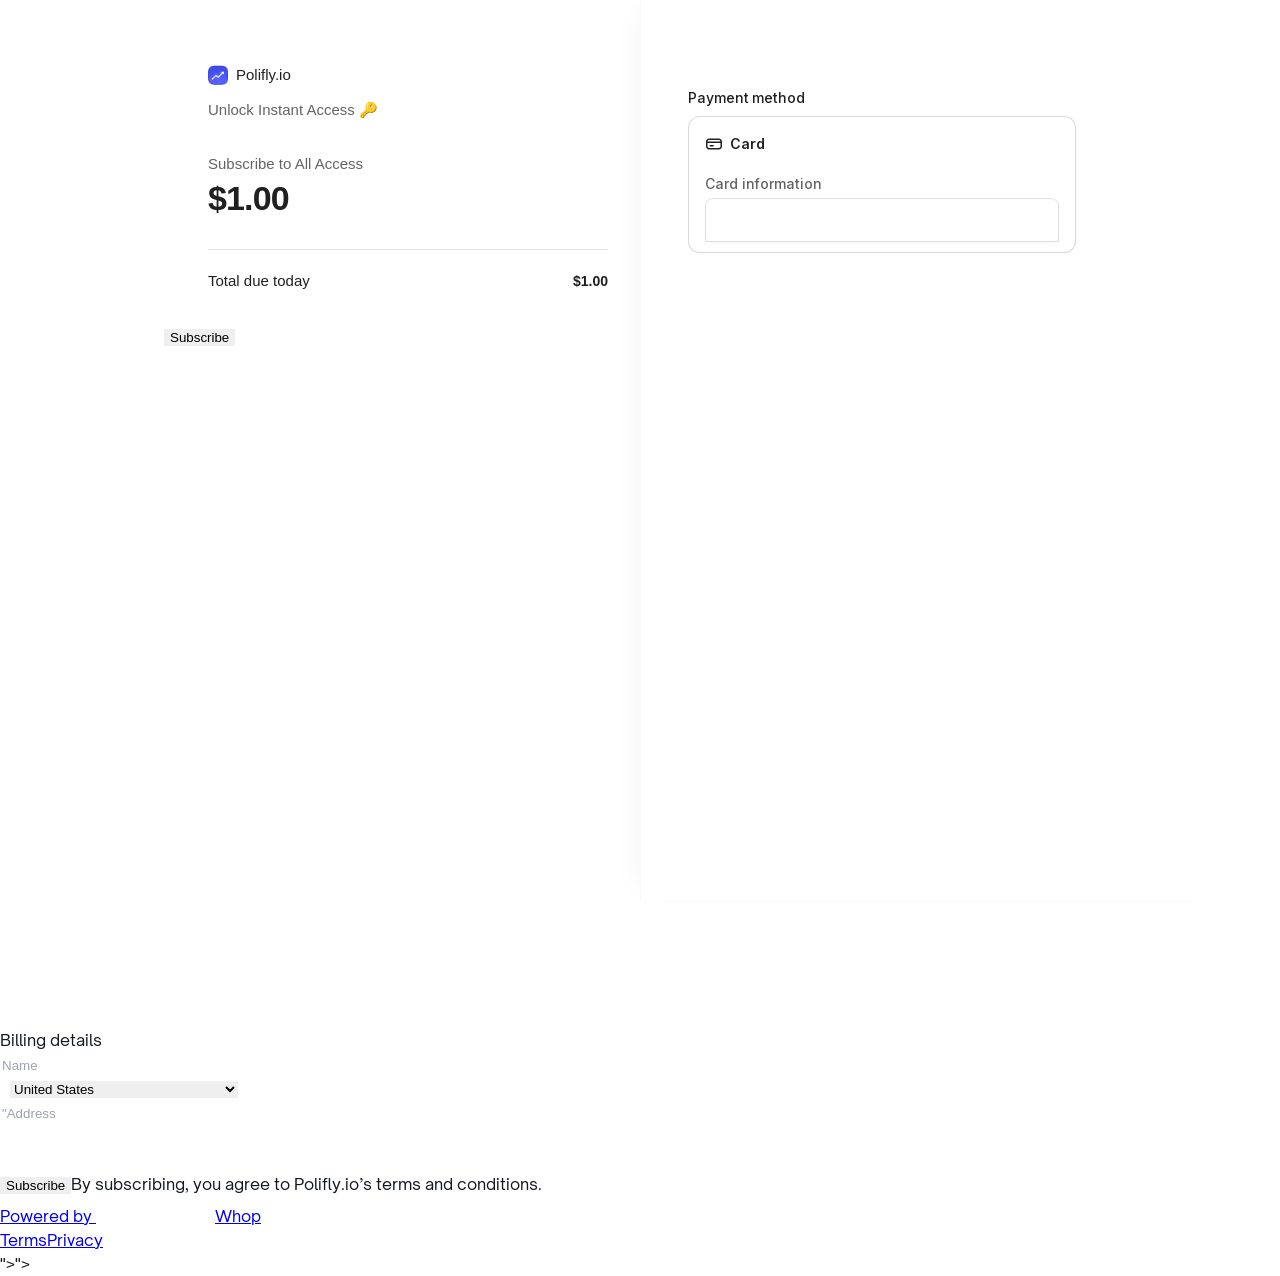
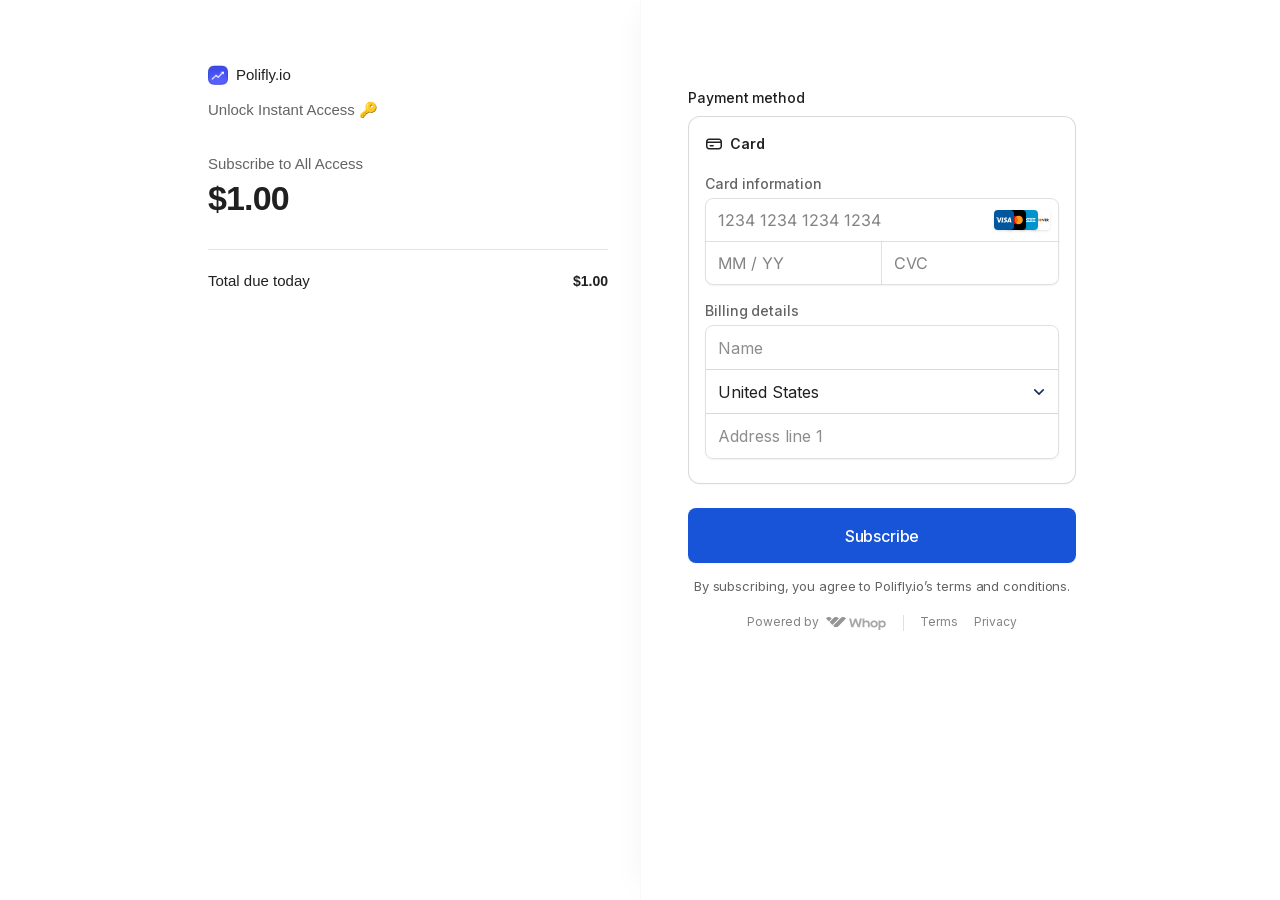
